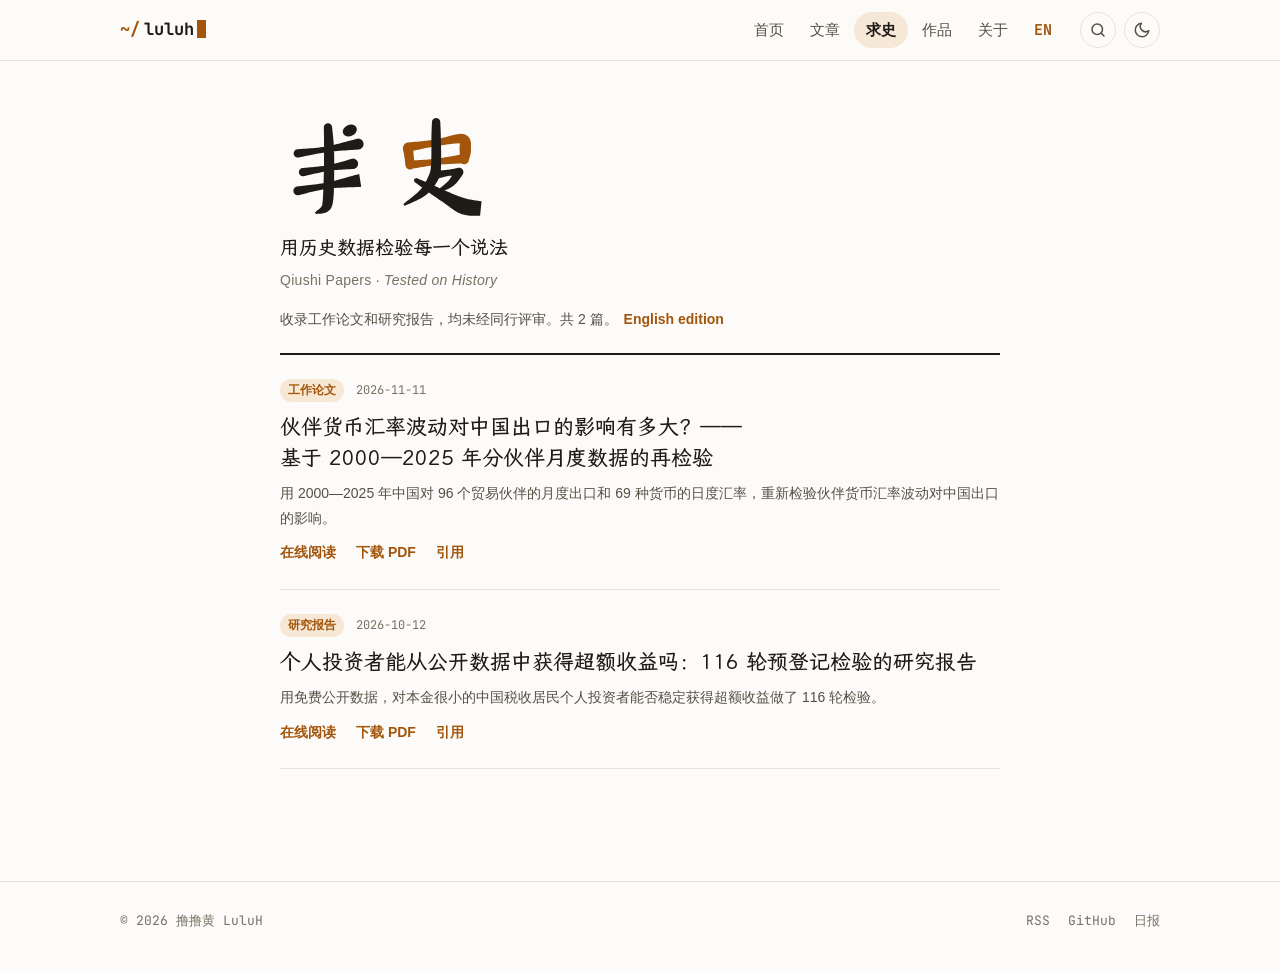
==== index.html @ 7084af26 "显示打开、下载次数（含 AI 和搜索引擎）" ====
<!DOCTYPE html><html lang="zh-CN"> <head><meta charset="utf-8"><meta name="viewport" content="width=device-width, initial-scale=1"><title>求史 · 用历史数据检验每一个说法 · 撸撸黄 LuluH</title><meta name="description" content="《求史》（Qiushi Papers）：用历史数据检验每一个说法。撸撸黄的工作论文和研究报告，网页版可以直接读，也可以下载 PDF。"><link rel="canonical" href="https://qiushi.luluh.top/"><link rel="alternate" hreflang="zh-CN" href="https://qiushi.luluh.top/"><link rel="alternate" hreflang="en" href="https://qiushi.luluh.top/en/"><link rel="alternate" hreflang="x-default" href="https://qiushi.luluh.top/"><meta property="og:type" content="website"><meta property="og:site_name" content="撸撸黄 LuluH"><meta property="og:locale" content="zh_CN"><meta property="og:url" content="https://qiushi.luluh.top/"><meta property="og:title" content="求史 · 用历史数据检验每一个说法 · 撸撸黄 LuluH"><meta property="og:description" content="《求史》（Qiushi Papers）：用历史数据检验每一个说法。撸撸黄的工作论文和研究报告，网页版可以直接读，也可以下载 PDF。"><meta property="og:image" content="https://qiushi.luluh.top/og.png"><meta name="twitter:card" content="summary_large_image"><meta name="twitter:title" content="求史 · 用历史数据检验每一个说法 · 撸撸黄 LuluH"><meta name="twitter:description" content="《求史》（Qiushi Papers）：用历史数据检验每一个说法。撸撸黄的工作论文和研究报告，网页版可以直接读，也可以下载 PDF。"><meta name="twitter:image" content="https://qiushi.luluh.top/og.png"><link rel="icon" type="image/svg+xml" href="/favicon.svg"><link rel="icon" type="image/png" sizes="32x32" href="/icon-32.png"><link rel="apple-touch-icon" href="/icon-180.png"><link rel="alternate" type="application/rss+xml" title="撸撸黄 LuluH" href="https://luluh.top/rss.xml"><link rel="sitemap" href="https://qiushi.luluh.top/sitemap.xml"><link rel="preload" href="/fonts/jetbrains-mono-latin-700-normal.woff2" as="font" type="font/woff2" crossorigin><meta name="theme-color" content="#171513" media="(prefers-color-scheme: dark)"><meta name="theme-color" content="#fcfbf9" media="(prefers-color-scheme: light)"><!-- 在页面画出来之前定好深浅色，避免先闪一下白底 --><script>
      (function () {
        var t = null;
        try { t = localStorage.getItem('theme'); } catch (e) {}
        if (t !== 'light' && t !== 'dark') {
          t = window.matchMedia('(prefers-color-scheme: light)').matches ? 'light' : 'dark';
        }
        document.documentElement.dataset.theme = t;
      })();
    </script><!-- 旧站链接兼容：/#/blog?id=post03 → /blog/how-stocks-work/ --><script>(function(){const legacyMap = {"post07":"/blog/expo-practice-script/","post03":"/blog/how-stocks-work/","post02":"/blog/html-to-word/","post04":"/blog/stock-terms/","post05":"/blog/stock-trading-rules/","post06":"/blog/chaoxing-copy/","post01":"/blog/pip-access-denied/"};

      (function () {
        var h = location.hash;
        if (h.indexOf('#/') !== 0) return;
        var m = h.match(/^#\/blog\?(?:.*&)?id=([^&]+)/);
        var to = '/';
        if (m && legacyMap[m[1]]) to = legacyMap[m[1]];
        else if (/^#\/blog/.test(h)) to = '/blog/';
        else if (/^#\/(homework|projects)/.test(h)) to = '/works/';
        location.replace(to);
      })();
    })();</script><link rel="stylesheet" href="/_astro/_slug_.O-OmyZ-A.css"></head> <body> <a class="skip-link" href="#main">跳到正文</a> <header class="site-header"> <div class="wrap"> <a href="https://luluh.top/" class="logo mono" aria-label="撸撸黄 LuluH 首页"> <span class="prompt">~/</span>luluh<span class="cursor" aria-hidden="true"></span> </a> <nav class="nav mono" aria-label="主导航"> <a href="https://luluh.top/">首页</a><a href="https://luluh.top/blog/">文章</a><a href="https://qiushi.luluh.top/" aria-current="page">求史</a><a href="https://luluh.top/works/">作品</a><a href="https://luluh.top/about/">关于</a> <a class="nav-lang" href="https://qiushi.luluh.top/en/" hreflang="en" lang="en">EN</a> </nav> <div class="header-actions"> <button class="icon-btn" id="search-toggle" type="button" aria-label="搜索" aria-expanded="false" aria-controls="search-pop" title="搜索（/）"> <svg viewBox="0 0 24 24" fill="none" stroke="currentColor" stroke-width="2" stroke-linecap="round" stroke-linejoin="round"><circle cx="11" cy="11" r="7"></circle><path d="m20 20-3.5-3.5"></path></svg> </button> <button class="icon-btn" id="theme-toggle" type="button" aria-label="切换深色/浅色"> <svg class="theme-icon-moon" viewBox="0 0 24 24" fill="none" stroke="currentColor" stroke-width="2" stroke-linecap="round" stroke-linejoin="round"><path d="M21 12.8A9 9 0 1 1 11.2 3a7 7 0 0 0 9.8 9.8z"></path></svg> <svg class="theme-icon-sun" viewBox="0 0 24 24" fill="none" stroke="currentColor" stroke-width="2" stroke-linecap="round" stroke-linejoin="round"><circle cx="12" cy="12" r="4"></circle><path d="M12 2v2M12 20v2M4.9 4.9l1.4 1.4M17.7 17.7l1.4 1.4M2 12h2M20 12h2M4.9 19.1l1.4-1.4M17.7 6.3l1.4-1.4"></path></svg> </button> </div> </div> </header> <!-- 搜索：点页头的放大镜就在当前页弹出，不单开页面；Pagefind 第一次打开时才加载 --> <div class="search-pop" id="search-pop" hidden> <div class="search-backdrop" data-search-close></div> <div class="search-box" role="dialog" aria-modal="true" aria-label="搜索"> <div id="search"></div> <p class="search-hint mono">Esc 关闭 · 按 / 随时打开</p> </div> </div> <main id="main">  <div class="wrap-narrow"> <header class="journal-head"> <h1 class="journal-name"><svg class="qiushi-logo" viewBox="0 0 204 100" role="img" aria-label="求史" xmlns="http://www.w3.org/2000/svg"> <path fill="currentColor" d="M76.34 10.04 L76.62 10.84 L76.74 11.70 L76.69 12.59 L76.47 13.48 L76.10 14.37 L75.58 15.22 L74.91 16.02 L74.13 16.74 L73.25 17.37 L72.28 17.89 L71.26 18.30 L70.21 18.57 L69.15 18.70 L68.12 18.70 L67.13 18.55 L66.21 18.27 L65.38 17.86 L64.67 17.33 L64.09 16.69 L63.66 15.96 L63.38 15.16 L63.26 14.30 L63.31 13.41 L63.53 12.52 L63.90 11.63 L64.42 10.78 L65.09 9.98 L65.87 9.26 L66.75 8.63 L67.72 8.11 L68.74 7.70 L69.79 7.43 L70.85 7.30 L71.88 7.30 L72.87 7.45 L73.79 7.73 L74.62 8.14 L75.33 8.67 L75.91 9.31 Z M20.56 38.96 L21.68 38.74 L23.04 38.46 L24.63 38.14 L26.40 37.77 L28.33 37.37 L30.40 36.94 L32.57 36.50 L34.82 36.05 L37.12 35.61 L39.45 35.17 L41.77 34.76 L44.05 34.37 L46.28 34.02 L48.42 33.72 L50.59 33.45 L52.91 33.19 L55.34 32.95 L57.83 32.72 L60.37 32.50 L62.90 32.30 L65.40 32.12 L67.83 31.94 L70.15 31.78 L72.33 31.64 L74.33 31.50 L76.11 31.38 L77.63 31.27 L78.87 31.18 L80.18 30.78 L81.34 30.05 L82.28 29.05 L82.92 27.84 L83.23 26.50 L83.18 25.13 L82.78 23.82 L82.05 22.66 L81.05 21.72 L79.84 21.08 L78.50 20.77 L77.13 20.82 L75.92 21.14 L74.44 21.54 L72.71 22.02 L70.78 22.55 L68.68 23.13 L66.44 23.75 L64.10 24.38 L61.68 25.03 L59.23 25.66 L56.77 26.28 L54.34 26.86 L51.98 27.40 L49.71 27.88 L47.58 28.28 L45.46 28.63 L43.25 28.95 L40.96 29.23 L38.63 29.49 L36.29 29.73 L33.96 29.94 L31.68 30.12 L29.47 30.30 L27.37 30.45 L25.40 30.59 L23.60 30.71 L21.98 30.83 L20.59 30.94 L19.44 31.04 L18.43 31.32 L17.53 31.85 L16.80 32.60 L16.29 33.50 L16.03 34.52 L16.04 35.56 L16.32 36.57 L16.85 37.47 L17.60 38.20 L18.50 38.71 L19.52 38.97 Z M25.63 56.95 L26.64 56.73 L27.88 56.45 L29.32 56.11 L30.95 55.74 L32.71 55.33 L34.60 54.89 L36.57 54.44 L38.60 53.99 L40.67 53.54 L42.73 53.11 L44.77 52.70 L46.76 52.33 L48.66 51.99 L50.45 51.71 L52.23 51.47 L54.08 51.26 L55.99 51.07 L57.93 50.90 L59.89 50.74 L61.82 50.61 L63.72 50.49 L65.55 50.38 L67.30 50.29 L68.93 50.20 L70.43 50.13 L71.77 50.06 L72.92 49.99 L73.86 49.93 L75.11 49.53 L76.21 48.83 L77.09 47.87 L77.70 46.72 L77.98 45.44 L77.93 44.14 L77.53 42.89 L76.83 41.79 L75.87 40.91 L74.72 40.30 L73.44 40.02 L72.14 40.07 L71.22 40.34 L70.11 40.67 L68.83 41.06 L67.40 41.50 L65.83 41.98 L64.16 42.49 L62.41 43.01 L60.59 43.54 L58.72 44.07 L56.84 44.58 L54.96 45.07 L53.10 45.53 L51.29 45.94 L49.55 46.29 L47.77 46.60 L45.87 46.89 L43.88 47.16 L41.82 47.41 L39.72 47.64 L37.63 47.86 L35.56 48.06 L33.54 48.24 L31.62 48.41 L29.81 48.56 L28.15 48.70 L26.67 48.83 L25.40 48.95 L24.37 49.05 L23.37 49.35 L22.48 49.89 L21.76 50.65 L21.26 51.57 L21.02 52.59 L21.05 53.63 L21.35 54.63 L21.89 55.52 L22.65 56.24 L23.57 56.74 L24.59 56.98 Z M20.75 75.18 L21.87 74.92 L23.23 74.58 L24.79 74.18 L26.54 73.73 L28.44 73.23 L30.47 72.71 L32.61 72.18 L34.83 71.64 L37.11 71.11 L39.43 70.59 L41.75 70.11 L44.05 69.67 L46.31 69.28 L48.49 68.96 L50.74 68.69 L53.16 68.46 L55.71 68.25 L58.36 68.08 L61.06 67.92 L63.76 67.79 L66.44 67.68 L69.05 67.59 L71.55 67.50 L73.89 67.43 L76.05 67.36 L77.97 67.30 L79.62 67.24 L80.96 67.18 L79.04 54.82 L77.76 55.17 L76.18 55.60 L74.33 56.12 L72.25 56.70 L69.99 57.33 L67.58 58.00 L65.06 58.69 L62.46 59.40 L59.84 60.09 L57.21 60.78 L54.63 61.42 L52.12 62.03 L49.74 62.57 L47.51 63.04 L45.32 63.46 L43.04 63.85 L40.71 64.21 L38.36 64.56 L36.00 64.87 L33.67 65.17 L31.39 65.45 L29.19 65.70 L27.10 65.93 L25.15 66.15 L23.36 66.34 L21.76 66.52 L20.38 66.68 L19.25 66.82 L18.19 67.15 L17.26 67.75 L16.51 68.57 L16.00 69.56 L15.76 70.64 L15.82 71.75 L16.15 72.81 L16.75 73.74 L17.57 74.49 L18.56 75.00 L19.64 75.24 Z M45.01 10.21 L45.02 11.03 L45.03 12.01 L45.05 13.12 L45.08 14.37 L45.10 15.72 L45.12 17.16 L45.15 18.69 L45.17 20.27 L45.19 21.90 L45.21 23.55 L45.23 25.22 L45.24 26.88 L45.25 28.51 L45.25 30.11 L45.25 31.72 L45.25 33.38 L45.24 35.08 L45.24 36.82 L45.23 38.59 L45.22 40.38 L45.20 42.19 L45.19 44.01 L45.17 45.84 L45.14 47.67 L45.11 49.50 L45.08 51.32 L45.04 53.12 L45.00 54.90 L44.95 56.73 L44.91 58.62 L44.85 60.56 L44.80 62.52 L44.74 64.50 L44.68 66.46 L44.61 68.40 L44.54 70.28 L44.47 72.10 L44.39 73.83 L44.30 75.45 L44.22 76.93 L44.13 78.26 L44.03 79.42 L43.94 80.44 L43.85 81.32 L43.77 82.04 L43.71 82.61 L43.66 83.04 L43.62 83.34 L43.62 83.54 L43.63 83.67 L43.65 83.78 L43.66 83.93 L43.61 84.14 L43.50 84.44 L43.31 84.83 L43.14 85.20 L43.05 85.50 L42.92 85.82 L42.66 86.23 L42.30 86.68 L41.86 87.16 L41.36 87.65 L40.83 88.13 L40.27 88.61 L39.72 89.07 L39.19 89.50 L38.68 89.90 L38.21 90.26 L37.80 90.59 L37.48 90.86 L37.21 91.03 L36.98 91.27 L36.83 91.56 L36.76 91.88 L36.77 92.20 L36.86 92.52 L37.03 92.79 L37.27 93.02 L37.56 93.17 L37.88 93.24 L38.20 93.23 L38.52 93.14 L38.87 93.10 L39.32 93.08 L39.87 93.06 L40.51 93.03 L41.22 92.99 L41.99 92.94 L42.80 92.87 L43.64 92.76 L44.51 92.62 L45.39 92.42 L46.28 92.16 L47.18 91.81 L48.07 91.34 L48.86 90.80 L49.44 90.36 L49.92 89.99 L50.40 89.57 L50.90 89.07 L51.39 88.49 L51.85 87.82 L52.26 87.09 L52.61 86.32 L52.91 85.51 L53.16 84.68 L53.38 83.78 L53.59 82.82 L53.78 81.77 L53.97 80.58 L54.14 79.22 L54.30 77.71 L54.43 76.09 L54.53 74.36 L54.62 72.55 L54.70 70.67 L54.76 68.73 L54.81 66.75 L54.86 64.75 L54.89 62.75 L54.92 60.77 L54.95 58.82 L54.97 56.92 L55.00 55.10 L55.02 53.29 L55.04 51.45 L55.06 49.61 L55.06 47.75 L55.06 45.89 L55.06 44.04 L55.05 42.19 L55.03 40.35 L55.00 38.53 L54.97 36.74 L54.93 34.97 L54.87 33.24 L54.82 31.54 L54.75 29.89 L54.66 28.23 L54.56 26.53 L54.44 24.83 L54.30 23.12 L54.16 21.44 L54.01 19.79 L53.85 18.19 L53.70 16.66 L53.55 15.21 L53.41 13.86 L53.28 12.62 L53.16 11.52 L53.07 10.57 L52.99 9.79 L52.80 8.76 L52.35 7.82 L51.67 7.02 L50.81 6.43 L49.83 6.09 L48.79 6.01 L47.76 6.20 L46.82 6.65 L46.02 7.33 L45.43 8.19 L45.09 9.17 Z"></path> <g transform="translate(104 0)"> <path fill="var(--accent)" d="M17.04 30.62 L17.10 30.94 L17.18 31.34 L17.27 31.79 L17.37 32.31 L17.48 32.87 L17.60 33.46 L17.72 34.09 L17.85 34.74 L17.98 35.39 L18.10 36.05 L18.22 36.71 L18.33 37.35 L18.44 37.97 L18.53 38.56 L18.62 39.15 L18.71 39.77 L18.80 40.41 L18.89 41.07 L18.97 41.74 L19.05 42.40 L19.13 43.05 L19.20 43.69 L19.27 44.29 L19.34 44.85 L19.40 45.37 L19.45 45.83 L19.50 46.23 L19.53 46.56 L19.83 47.69 L20.41 48.72 L21.24 49.55 L22.25 50.15 L23.38 50.46 L24.56 50.47 L25.69 50.17 L26.72 49.59 L27.55 48.76 L28.15 47.75 L28.46 46.62 L28.47 45.44 L28.42 45.12 L28.37 44.72 L28.31 44.26 L28.24 43.74 L28.16 43.18 L28.08 42.58 L28.00 41.95 L27.91 41.29 L27.83 40.63 L27.74 39.97 L27.66 39.30 L27.59 38.66 L27.52 38.03 L27.47 37.44 L27.41 36.85 L27.36 36.22 L27.32 35.57 L27.27 34.91 L27.23 34.24 L27.19 33.57 L27.15 32.91 L27.12 32.27 L27.08 31.67 L27.05 31.10 L27.03 30.58 L27.00 30.11 L26.98 29.71 L26.96 29.38 L26.63 28.12 L25.99 26.98 L25.07 26.05 L23.94 25.39 L22.69 25.05 L21.38 25.04 L20.12 25.37 L18.98 26.01 L18.05 26.93 L17.39 28.06 L17.05 29.31 Z M22.68 33.45 L23.73 33.23 L25.01 32.95 L26.50 32.62 L28.17 32.25 L29.98 31.85 L31.92 31.43 L33.95 30.99 L36.05 30.54 L38.19 30.10 L40.34 29.66 L42.47 29.25 L44.56 28.86 L46.58 28.51 L48.51 28.21 L50.48 27.91 L52.55 27.57 L54.67 27.22 L56.82 26.87 L58.98 26.53 L61.11 26.21 L63.19 25.93 L65.19 25.68 L67.08 25.50 L68.81 25.38 L70.34 25.34 L71.61 25.39 L72.55 25.50 L73.04 25.65 L73.08 25.74 L72.81 25.69 L72.45 25.47 L72.16 25.20 L72.02 25.06 L71.96 25.13 L71.91 25.43 L71.86 25.92 L71.78 26.56 L71.68 27.33 L71.58 28.21 L71.50 29.21 L71.46 30.31 L71.51 31.32 L71.57 31.95 L71.62 32.46 L71.66 33.05 L71.68 33.72 L71.70 34.42 L71.70 35.16 L71.69 35.91 L71.68 36.65 L71.66 37.38 L71.63 38.08 L71.60 38.75 L71.58 39.38 L71.55 39.97 L71.53 40.45 L71.54 41.62 L71.86 42.76 L72.45 43.77 L73.29 44.59 L74.31 45.17 L75.45 45.47 L76.62 45.46 L77.76 45.14 L78.77 44.55 L79.59 43.71 L80.17 42.69 L80.47 41.55 L80.55 41.22 L80.67 40.82 L80.84 40.29 L81.03 39.66 L81.24 38.95 L81.46 38.18 L81.68 37.34 L81.90 36.46 L82.10 35.54 L82.27 34.58 L82.41 33.59 L82.50 32.57 L82.53 31.53 L82.49 30.68 L82.47 30.19 L82.47 29.69 L82.49 28.99 L82.53 28.14 L82.55 27.15 L82.54 26.04 L82.46 24.82 L82.25 23.48 L81.85 22.02 L81.14 20.47 L80.03 18.97 L78.53 17.70 L76.79 16.82 L74.96 16.35 L73.15 16.21 L71.37 16.29 L69.56 16.52 L67.69 16.86 L65.75 17.29 L63.74 17.79 L61.68 18.32 L59.59 18.89 L57.48 19.46 L55.38 20.02 L53.30 20.56 L51.28 21.04 L49.34 21.46 L47.49 21.79 L45.59 22.08 L43.56 22.35 L41.45 22.61 L39.29 22.86 L37.11 23.09 L34.94 23.31 L32.80 23.51 L30.73 23.70 L28.75 23.88 L26.90 24.04 L25.20 24.19 L23.69 24.33 L22.38 24.45 L21.32 24.55 L20.19 24.88 L19.18 25.49 L18.37 26.34 L17.81 27.37 L17.53 28.51 L17.55 29.68 L17.88 30.81 L18.49 31.82 L19.34 32.63 L20.37 33.19 L21.51 33.47 Z M24.46 49.97 L25.51 49.81 L26.80 49.59 L28.29 49.34 L29.96 49.05 L31.78 48.74 L33.73 48.41 L35.77 48.07 L37.87 47.73 L40.02 47.39 L42.17 47.06 L44.31 46.74 L46.40 46.46 L48.42 46.20 L50.34 45.98 L52.27 45.79 L54.30 45.62 L56.41 45.47 L58.56 45.32 L60.74 45.20 L62.91 45.08 L65.05 44.98 L67.12 44.88 L69.09 44.80 L70.94 44.72 L72.63 44.65 L74.15 44.59 L75.45 44.53 L76.52 44.47 L77.66 44.18 L78.68 43.61 L79.53 42.80 L80.13 41.79 L80.45 40.66 L80.47 39.48 L80.18 38.34 L79.61 37.32 L78.80 36.47 L77.79 35.87 L76.66 35.55 L75.48 35.53 L74.44 35.72 L73.15 35.96 L71.66 36.24 L70.00 36.56 L68.18 36.90 L66.24 37.27 L64.20 37.65 L62.10 38.03 L59.96 38.42 L57.81 38.79 L55.68 39.14 L53.59 39.47 L51.57 39.76 L49.66 40.02 L47.74 40.24 L45.71 40.45 L43.61 40.65 L41.45 40.83 L39.28 41.00 L37.11 41.16 L34.98 41.30 L32.92 41.44 L30.95 41.56 L29.11 41.67 L27.42 41.77 L25.90 41.87 L24.60 41.95 L23.54 42.03 L22.53 42.28 L21.62 42.79 L20.87 43.51 L20.33 44.41 L20.04 45.41 L20.03 46.46 L20.28 47.47 L20.79 48.38 L21.51 49.13 L22.41 49.67 L23.41 49.96 Z"></path> <path fill="currentColor" d="M45.00 5.00 L44.98 5.50 L44.95 6.06 L44.92 6.69 L44.89 7.39 L44.85 8.15 L44.81 8.98 L44.77 9.88 L44.72 10.84 L44.68 11.86 L44.64 12.96 L44.60 14.12 L44.56 15.35 L44.53 16.64 L44.50 18.01 L44.48 19.51 L44.47 21.19 L44.47 23.00 L44.47 24.91 L44.47 26.91 L44.48 28.96 L44.48 31.04 L44.48 33.11 L44.48 35.15 L44.46 37.12 L44.43 39.00 L44.39 40.76 L44.33 42.35 L44.25 43.79 L44.17 45.11 L44.09 46.33 L44.02 47.42 L43.95 48.38 L43.87 49.23 L43.78 49.97 L43.69 50.63 L43.58 51.21 L43.46 51.76 L43.32 52.30 L43.16 52.87 L42.96 53.49 L42.71 54.21 L42.40 55.04 L42.04 55.96 L41.64 56.93 L41.21 57.93 L40.74 58.96 L40.25 60.00 L39.73 61.05 L39.17 62.11 L38.58 63.17 L37.97 64.23 L37.32 65.28 L36.64 66.32 L35.92 67.34 L35.18 68.33 L34.41 69.28 L33.57 70.24 L32.58 71.27 L31.43 72.36 L30.18 73.48 L28.86 74.62 L27.49 75.76 L26.10 76.88 L24.73 77.96 L23.40 79.00 L22.14 79.97 L20.97 80.86 L19.93 81.67 L19.03 82.37 L18.33 82.95 L18.08 83.16 L17.89 83.43 L17.78 83.73 L17.75 84.06 L17.81 84.38 L17.95 84.67 L18.16 84.92 L18.43 85.11 L18.73 85.22 L19.06 85.25 L19.38 85.19 L19.67 85.05 L20.47 84.67 L21.46 84.21 L22.65 83.69 L23.99 83.10 L25.46 82.45 L27.02 81.75 L28.65 81.00 L30.31 80.21 L31.99 79.38 L33.65 78.51 L35.26 77.62 L36.81 76.68 L38.26 75.72 L39.59 74.72 L40.78 73.70 L41.91 72.66 L43.00 71.58 L44.03 70.47 L45.01 69.33 L45.95 68.18 L46.83 67.01 L47.66 65.84 L48.44 64.67 L49.17 63.50 L49.86 62.34 L50.49 61.19 L51.07 60.07 L51.60 58.96 L52.08 57.87 L52.49 56.81 L52.83 55.77 L53.10 54.74 L53.31 53.73 L53.46 52.73 L53.56 51.75 L53.62 50.78 L53.65 49.81 L53.67 48.82 L53.67 47.80 L53.68 46.71 L53.70 45.53 L53.75 44.21 L53.79 42.67 L53.82 40.95 L53.83 39.11 L53.83 37.16 L53.82 35.13 L53.80 33.06 L53.77 30.96 L53.73 28.87 L53.69 26.81 L53.65 24.81 L53.61 22.90 L53.57 21.10 L53.53 19.46 L53.50 17.99 L53.47 16.64 L53.44 15.35 L53.40 14.12 L53.36 12.96 L53.32 11.86 L53.28 10.84 L53.23 9.88 L53.19 8.98 L53.15 8.15 L53.11 7.39 L53.08 6.69 L53.05 6.06 L53.02 5.50 L53.00 5.00 L52.86 3.96 L52.46 3.00 L51.83 2.17 L51.00 1.54 L50.04 1.14 L49.00 1.00 L47.96 1.14 L47.00 1.54 L46.17 2.17 L45.54 3.00 L45.14 3.96 Z M47.67 59.94 L48.30 59.79 L49.08 59.59 L49.99 59.35 L51.02 59.07 L52.13 58.78 L53.30 58.47 L54.52 58.15 L55.76 57.84 L57.01 57.54 L58.22 57.25 L59.39 56.99 L60.49 56.77 L61.49 56.60 L62.37 56.48 L63.17 56.41 L63.96 56.38 L64.73 56.38 L65.48 56.42 L66.20 56.48 L66.89 56.56 L67.56 56.65 L68.19 56.76 L68.78 56.86 L69.34 56.97 L69.86 57.06 L70.34 57.14 L70.80 57.21 L71.19 57.25 L72.28 57.05 L73.29 56.58 L74.14 55.87 L74.77 54.96 L75.15 53.92 L75.25 52.81 L75.05 51.72 L74.58 50.71 L73.87 49.86 L72.96 49.23 L71.92 48.85 L70.81 48.75 L70.50 48.82 L70.13 48.91 L69.69 49.01 L69.18 49.13 L68.61 49.26 L67.99 49.39 L67.32 49.53 L66.60 49.68 L65.85 49.83 L65.07 49.97 L64.25 50.12 L63.40 50.26 L62.53 50.40 L61.63 50.52 L60.66 50.65 L59.59 50.77 L58.43 50.90 L57.21 51.03 L55.94 51.16 L54.64 51.29 L53.35 51.41 L52.08 51.53 L50.87 51.64 L49.72 51.75 L48.67 51.84 L47.73 51.93 L46.95 52.00 L46.33 52.06 L45.33 52.37 L44.45 52.92 L43.74 53.69 L43.25 54.61 L43.02 55.63 L43.06 56.67 L43.37 57.67 L43.92 58.55 L44.69 59.26 L45.61 59.75 L46.63 59.98 Z M67.47 50.63 L67.19 51.11 L66.85 51.70 L66.49 52.35 L66.10 53.05 L65.69 53.81 L65.25 54.60 L64.79 55.41 L64.32 56.23 L63.84 57.05 L63.35 57.85 L62.87 58.61 L62.40 59.32 L61.95 59.96 L61.53 60.53 L61.08 61.07 L60.54 61.66 L59.93 62.28 L59.26 62.93 L58.56 63.57 L57.83 64.22 L57.10 64.85 L56.37 65.47 L55.66 66.05 L54.99 66.61 L54.36 67.12 L53.79 67.58 L53.29 67.99 L52.89 68.34 L52.49 68.68 L52.20 69.12 L52.04 69.61 L52.00 70.13 L52.11 70.65 L52.34 71.11 L52.68 71.51 L53.12 71.80 L53.61 71.96 L54.13 72.00 L54.65 71.89 L55.11 71.66 L55.54 71.45 L56.07 71.21 L56.71 70.92 L57.45 70.59 L58.25 70.22 L59.12 69.83 L60.03 69.40 L60.97 68.93 L61.92 68.44 L62.88 67.92 L63.82 67.37 L64.74 66.78 L65.63 66.15 L66.47 65.47 L67.27 64.74 L68.04 63.96 L68.78 63.14 L69.49 62.29 L70.18 61.43 L70.83 60.57 L71.46 59.72 L72.05 58.89 L72.59 58.11 L73.10 57.38 L73.55 56.72 L73.94 56.16 L74.26 55.72 L74.53 55.37 L75.02 54.37 L75.24 53.29 L75.17 52.18 L74.82 51.13 L74.20 50.20 L73.37 49.47 L72.37 48.98 L71.29 48.76 L70.18 48.83 L69.13 49.18 L68.20 49.80 Z M28.88 62.95 L29.41 63.34 L30.05 63.80 L30.79 64.34 L31.62 64.95 L32.52 65.61 L33.49 66.31 L34.50 67.05 L35.56 67.82 L36.64 68.61 L37.74 69.40 L38.84 70.20 L39.93 70.98 L40.99 71.74 L42.02 72.48 L43.04 73.20 L44.07 73.93 L45.12 74.67 L46.19 75.43 L47.27 76.19 L48.37 76.95 L49.47 77.72 L50.58 78.50 L51.70 79.27 L52.82 80.04 L53.94 80.81 L55.07 81.57 L56.19 82.33 L57.28 83.06 L58.32 83.79 L59.34 84.53 L60.38 85.30 L61.44 86.09 L62.51 86.90 L63.61 87.71 L64.73 88.52 L65.88 89.32 L67.07 90.10 L68.29 90.85 L69.57 91.57 L70.89 92.24 L72.26 92.86 L73.72 93.41 L75.26 93.87 L76.84 94.23 L78.40 94.51 L79.95 94.70 L81.47 94.84 L82.95 94.93 L84.37 94.97 L85.72 94.99 L86.99 94.99 L88.15 94.98 L89.18 94.96 L90.06 94.95 L90.73 94.94 L91.28 94.96 L92.72 81.04 L91.97 80.92 L91.05 80.80 L90.08 80.67 L89.04 80.52 L87.94 80.37 L86.80 80.20 L85.63 80.03 L84.45 79.84 L83.27 79.64 L82.12 79.43 L81.03 79.22 L80.01 79.00 L79.10 78.79 L78.28 78.59 L77.45 78.38 L76.54 78.12 L75.58 77.83 L74.56 77.51 L73.51 77.15 L72.41 76.77 L71.27 76.36 L70.11 75.92 L68.92 75.45 L67.71 74.97 L66.47 74.47 L65.23 73.96 L63.97 73.45 L62.72 72.94 L61.52 72.44 L60.33 71.94 L59.13 71.43 L57.92 70.90 L56.71 70.37 L55.49 69.82 L54.28 69.28 L53.07 68.73 L51.86 68.18 L50.66 67.63 L49.47 67.09 L48.29 66.55 L47.12 66.03 L45.98 65.52 L44.82 65.01 L43.62 64.49 L42.40 63.95 L41.16 63.41 L39.92 62.87 L38.69 62.34 L37.50 61.82 L36.35 61.32 L35.25 60.84 L34.23 60.40 L33.29 59.99 L32.44 59.62 L31.72 59.31 L31.12 59.05 L30.57 58.82 L29.99 58.75 L29.41 58.83 L28.87 59.06 L28.40 59.42 L28.05 59.88 L27.82 60.43 L27.75 61.01 L27.83 61.59 L28.06 62.13 L28.42 62.60 Z"></path> </g> </svg></h1> <p class="journal-tagline">用历史数据检验每一个说法</p> <p class="journal-en">Qiushi Papers · <i>Tested on History</i></p> <p class="journal-desc">收录工作论文和研究报告，均未经同行评审。共 2 篇。<a href="/en/" lang="en">English edition</a></p> </header> <ol class="journal-list"> <li> <p class="jl-meta mono"> <span class="jl-kind">工作论文</span> <time datetime="2026-11-11T00:00:00.000Z">2026-11-11</time> </p> <h2><a href="/export-volatility-working-paper/">伙伴货币汇率波动对中国出口的影响有多大？——基于 2000—2025 年分伙伴月度数据的再检验</a></h2> <p class="jl-desc">用 2000—2025 年中国对 96 个贸易伙伴的月度出口和 69 种货币的日度汇率，重新检验伙伴货币汇率波动对中国出口的影响。</p> <p class="jl-links"> <a href="/export-volatility-working-paper/">在线阅读</a> <a href="https://luluh.top/api/dl/export-volatility-working-paper">下载 PDF</a> <a href="/export-volatility-working-paper/#cite">引用</a> </p> <p class="stats-line jl-stats" data-stats-for="export-volatility-working-paper" hidden>
打开 <b data-stat="view">0</b> 次 · 下载 <b data-stat="download">0</b> 次
<span data-stat-if="bot"> · 其中 AI 和搜索引擎 <b data-stat="bot">0</b> 次（<span data-stat="bots"></span>）</span></p><script type="module" src="/_astro/StatsLine.astro_astro_type_script_index_0_lang.DDWx-Iy5.js"></script> </li><li> <p class="jl-meta mono"> <span class="jl-kind">研究报告</span> <time datetime="2026-10-12T00:00:00.000Z">2026-10-12</time> </p> <h2><a href="/116-rounds-report/">个人投资者能从公开数据中获得超额收益吗：116 轮预登记检验的研究报告</a></h2> <p class="jl-desc">用免费公开数据，对本金很小的中国税收居民个人投资者能否稳定获得超额收益做了 116 轮检验。</p> <p class="jl-links"> <a href="/116-rounds-report/">在线阅读</a> <a href="https://luluh.top/api/dl/116-rounds-report">下载 PDF</a> <a href="/116-rounds-report/#cite">引用</a> </p> <p class="stats-line jl-stats" data-stats-for="116-rounds-report" hidden>
打开 <b data-stat="view">0</b> 次 · 下载 <b data-stat="download">0</b> 次
<span data-stat-if="bot"> · 其中 AI 和搜索引擎 <b data-stat="bot">0</b> 次（<span data-stat="bots"></span>）</span></p> </li> </ol> </div>  </main> <footer class="site-footer"> <div class="wrap mono"> <span>© 2026 撸撸黄 LuluH</span> <span class="footer-links"> <a href="https://luluh.top/rss.xml">RSS</a> <a href="https://github.com/bearkid6" rel="me noopener" target="_blank">GitHub</a> <a href="https://news.luluh.top/">日报</a> </span> </div> </footer> <script>(function(){const searchCfg = {"main":"https://luluh.top","journal":"https://qiushi.luluh.top/","en":false};

      (function () {
        var btn = document.getElementById('search-toggle');
        var pop = document.getElementById('search-pop');
        var header = document.querySelector('.site-header');
        var loading = null, ready = false;
        // 搜索结果的地址：《求史》文章在子域名上，其余在 luluh.top（子域名和 GitHub Pages 上要写绝对地址）
        function fix(u) {
          if (!u) return u;
          var m = u.match(/^\/qiushi\/(.*)$/);
          return m ? searchCfg.journal + m[1] : searchCfg.main + u;
        }
        function load() {
          if (loading) return loading;
          loading = new Promise(function (resolve, reject) {
            var l = document.createElement('link');
            l.rel = 'stylesheet'; l.href = '/pagefind/pagefind-ui.css';
            document.head.appendChild(l);
            var s = document.createElement('script');
            s.src = '/pagefind/pagefind-ui.js'; s.onload = resolve; s.onerror = reject;
            document.head.appendChild(s);
          });
          return loading;
        }
        function init() {
          if (ready) return;
          ready = true;
          var opts = {
            element: '#search',
            showSubResults: true,
            showImages: false,
            processResult: function (r) {
              r.url = fix(r.url);
              (r.sub_results || []).forEach(function (x) { x.url = fix(x.url); });
              return r;
            },
          };
          if (!searchCfg.en) opts.translations = { placeholder: '搜索全部文章', zero_results: '没找到“[SEARCH_TERM]”相关的内容' };
          new PagefindUI(opts);
        }
        function focusInput() {
          var input = pop.querySelector('input');
          if (input) { input.focus(); input.select(); }
        }
        function open() {
          pop.style.setProperty('--search-top', header.getBoundingClientRect().bottom + 'px');
          pop.hidden = false;
          btn.setAttribute('aria-expanded', 'true');
          document.documentElement.classList.add('search-open');
          load().then(function () { init(); focusInput(); }, function () {
            document.getElementById('search').textContent = searchCfg.en
              ? 'Search index not found (it only exists in the built site).'
              : '搜索索引只在打包后的网站里有（npm run build）。';
            ready = true;
          });
          if (ready) focusInput();
        }
        function close() {
          if (pop.hidden) return;
          pop.hidden = true;
          btn.setAttribute('aria-expanded', 'false');
          document.documentElement.classList.remove('search-open');
          btn.focus();
        }
        btn.addEventListener('click', function () { pop.hidden ? open() : close(); });
        pop.addEventListener('click', function (e) { if (e.target.hasAttribute('data-search-close')) close(); });
        document.addEventListener('keydown', function (e) {
          if (e.key === 'Escape') return close();
          var t = e.target, typing = t.isContentEditable || /^(INPUT|TEXTAREA|SELECT)$/.test(t.tagName);
          if ((e.key === '/' && !typing && !e.metaKey && !e.ctrlKey && !e.altKey) || (e.key === 'k' && (e.metaKey || e.ctrlKey))) {
            e.preventDefault();
            pop.hidden ? open() : focusInput();
          }
        });
      })();
    })();</script> <script>
      document.getElementById('theme-toggle').addEventListener('click', function () {
        var next = document.documentElement.dataset.theme === 'dark' ? 'light' : 'dark';
        document.documentElement.dataset.theme = next;
        try { localStorage.setItem('theme', next); } catch (e) {}
      });
    </script> </body> </html>
---- _astro/_slug_.O-OmyZ-A.css ----
@font-face{font-family:LXGW WenKai;font-style:normal;font-weight:700;font-display:swap;src:url(/_astro/lxgwwenkai-bold-subset-4.DbM7j3-v.woff2) format("woff2");unicode-range:U+1f1e9-1f1f5,U+1f1f7-1f1ff,U+1f21a,U+1f232,U+1f234-1f237,U+1f250-1f251,U+1f300,U+1f302-1f308,U+1f30a-1f311,U+1f315,U+1f319-1f320,U+1f324,U+1f327,U+1f32a,U+1f32c-1f32d,U+1f330-1f357,U+1f359-1f37e}@font-face{font-family:LXGW WenKai;font-style:normal;font-weight:700;font-display:swap;src:url(/_astro/lxgwwenkai-bold-subset-5.7epSpVfg.woff2) format("woff2");unicode-range:U+fee3,U+fef3,U+ff03-ff04,U+ff07,U+ff0a,U+ff17-ff19,U+ff1c-ff1d,U+ff20-ff3a,U+ff3c,U+ff3e-ff5b,U+ff5d,U+ff61-ff65,U+ff67-ff6a,U+ff6c,U+ff6f-ff78,U+ff7a-ff7d,U+ff80-ff84,U+ff86,U+ff89-ff8e,U+ff92,U+ff97-ff9b,U+ff9d-ff9f,U+ffe0-ffe4,U+ffe6,U+ffe9,U+ffeb,U+ffed,U+fffc,U+1f004,U+1f170-1f171,U+1f192-1f195,U+1f198-1f19a,U+1f1e6-1f1e8}@font-face{font-family:LXGW WenKai;font-style:normal;font-weight:700;font-display:swap;src:url(/_astro/lxgwwenkai-bold-subset-6.BN-Gof4B.woff2) format("woff2");unicode-range:U+f0a7,U+f0b2,U+f0b7,U+f0c9,U+f0d8,U+f0da,U+f0dc-f0dd,U+f0e0,U+f0e6,U+f0eb,U+f0fc,U+f101,U+f104-f105,U+f107,U+f10b,U+f11b,U+f14b,U+f18a,U+f193,U+f1d6-f1d7,U+f244,U+f27a,U+f296,U+f2ae,U+f471,U+f4b3,U+f610-f611,U+f880-f881,U+f8ec,U+f8f5,U+f8ff,U+f901,U+f90a,U+f92c-f92d,U+f934,U+f937,U+f941,U+f965,U+f967,U+f969,U+f96b,U+f96f,U+f974,U+f978-f979,U+f97e,U+f981,U+f98a,U+f98e,U+f997,U+f99c,U+f9b2,U+f9b5,U+f9ba,U+f9be,U+f9ca,U+f9d0-f9d1,U+f9dd,U+f9e0-f9e1,U+f9e4,U+f9f7,U+fa00-fa01,U+fa08,U+fa0a,U+fa11,U+fb01-fb02,U+fdfc,U+fe0e,U+fe30-fe31,U+fe33-fe44,U+fe49-fe52,U+fe54-fe57,U+fe59-fe66,U+fe68-fe6b,U+fe8e,U+fe92-fe93,U+feae,U+feb8,U+fecb-fecc,U+fee0}@font-face{font-family:LXGW WenKai;font-style:normal;font-weight:700;font-display:swap;src:url(/_astro/lxgwwenkai-bold-subset-21.Bwr_gSMB.woff2) format("woff2");unicode-range:U+9f3d-9f3e,U+9f41,U+9f4a-9f4b,U+9f51-9f52,U+9f61-9f63,U+9f66-9f67,U+9f80-9f81,U+9f83,U+9f85-9f8d,U+9f90-9f91,U+9f94-9f96,U+9f98,U+9f9b-9f9c,U+9f9e,U+9fa0,U+9fa2,U+9ff4,U+a001,U+a007,U+a025,U+a046-a047,U+a057,U+a072,U+a078-a079,U+a083,U+a085,U+a100,U+a118,U+a132,U+a134,U+a1f4,U+a242,U+a4a6,U+a4aa,U+a4b0-a4b1,U+a4b3,U+a9c1-a9c2,U+ac00-ac01,U+ac04,U+ac08,U+ac10-ac11,U+ac13-ac16,U+ac19,U+ac1c-ac1d,U+ac24,U+ac70-ac71,U+ac74,U+ac77-ac78,U+ac80-ac81,U+ac83,U+ac8c,U+ac90,U+ac9f-aca0,U+aca8-aca9,U+acac,U+acb0,U+acbd,U+acc1,U+acc4,U+ace0-ace1,U+ace4,U+ace8,U+acf3,U+acf5,U+acfc-acfd,U+ad00,U+ad0c,U+ad11,U+ad1c,U+ad34,U+ad50,U+ad64,U+ad6c,U+ad70,U+ad74,U+ad7f,U+ad81,U+ad8c,U+adc0,U+adc8,U+addc,U+ade0,U+adf8-adf9,U+adfc,U+ae00,U+ae08-ae09,U+ae0b,U+ae30,U+ae34,U+ae38,U+ae40,U+ae4a,U+ae4c,U+ae54,U+ae68,U+aebc,U+aed8,U+af2c-af2d,U+af34}@font-face{font-family:LXGW WenKai;font-style:normal;font-weight:700;font-display:swap;src:url(/_astro/lxgwwenkai-bold-subset-22.3yP-grSo.woff2) format("woff2");unicode-range:U+9dfa,U+9e0a,U+9e11,U+9e1a,U+9e1e,U+9e20,U+9e22,U+9e28-9e2c,U+9e2e-9e33,U+9e35-9e3b,U+9e3e,U+9e40-9e44,U+9e46-9e4e,U+9e51,U+9e53,U+9e55-9e58,U+9e5a-9e5c,U+9e5e-9e63,U+9e66-9e6e,U+9e71,U+9e73,U+9e75,U+9e78-9e79,U+9e7c-9e7e,U+9e82,U+9e86-9e88,U+9e8b-9e8c,U+9e90-9e91,U+9e93,U+9e95,U+9e97,U+9e9d,U+9ea4-9ea5,U+9ea9-9eaa,U+9eb4-9eb5,U+9eb8-9eba,U+9ebc-9ebf,U+9ec3,U+9ec9,U+9ecd,U+9ed0,U+9ed2-9ed3,U+9ed5-9ed6,U+9ed9,U+9edc-9edd,U+9edf-9ee0,U+9ee2,U+9ee5,U+9ee7-9eea,U+9eef,U+9ef1,U+9ef3-9ef4,U+9ef6,U+9ef9,U+9efb-9efc,U+9efe,U+9f0b,U+9f0d,U+9f10,U+9f14,U+9f17,U+9f19,U+9f22,U+9f29,U+9f2c,U+9f2f,U+9f31,U+9f37,U+9f39}@font-face{font-family:LXGW WenKai;font-style:normal;font-weight:700;font-display:swap;src:url(/_astro/lxgwwenkai-bold-subset-23.CN7HnOWh.woff2) format("woff2");unicode-range:U+9c3b,U+9c40,U+9c47-9c49,U+9c53,U+9c57,U+9c64,U+9c72,U+9c77-9c78,U+9c7b,U+9c7f-9c80,U+9c82-9c83,U+9c85-9c8c,U+9c8e-9c92,U+9c94-9c9b,U+9c9e-9ca3,U+9ca5-9ca7,U+9ca9,U+9cab,U+9cad-9cae,U+9cb1-9cb7,U+9cb9-9cbd,U+9cbf-9cc0,U+9cc3,U+9cc5-9cc7,U+9cc9-9cd1,U+9cd3-9cda,U+9cdc-9cdd,U+9cdf,U+9ce1-9ce3,U+9ce5,U+9ce9,U+9cee-9cef,U+9cf3-9cf4,U+9cf6,U+9cfc-9cfd,U+9d02,U+9d08-9d09,U+9d12,U+9d1b,U+9d1e,U+9d26,U+9d28,U+9d37,U+9d3b,U+9d3f,U+9d51,U+9d59,U+9d5c-9d5d,U+9d5f-9d61,U+9d6c,U+9d70,U+9d72,U+9d7a,U+9d7e,U+9d84,U+9d89,U+9d8f,U+9d92,U+9daf,U+9db4,U+9db8,U+9dbc,U+9dc4,U+9dc7,U+9dc9,U+9dd7,U+9ddf,U+9df2,U+9df9}@font-face{font-family:LXGW WenKai;font-style:normal;font-weight:700;font-display:swap;src:url(/_astro/lxgwwenkai-bold-subset-24.CxRRFEhd.woff2) format("woff2");unicode-range:U+9a5f,U+9a62,U+9a65,U+9a69,U+9a6b,U+9a6e,U+9a75,U+9a77-9a7a,U+9a7d,U+9a80,U+9a83,U+9a85,U+9a87-9a8a,U+9a8d-9a8e,U+9a90,U+9a92-9a93,U+9a95-9a96,U+9a98-9a99,U+9a9b-9aa2,U+9aa5,U+9aa7,U+9aaf-9ab1,U+9ab5-9ab6,U+9ab9-9aba,U+9abc,U+9ac0-9ac4,U+9ac8,U+9acb-9acc,U+9ace-9acf,U+9ad1-9ad2,U+9ad9,U+9adf,U+9ae1,U+9ae3,U+9aea-9aeb,U+9aed-9aef,U+9af4,U+9af9,U+9afb,U+9b03-9b04,U+9b06,U+9b08,U+9b0d,U+9b0f-9b10,U+9b13,U+9b18,U+9b1a,U+9b1f,U+9b22-9b23,U+9b25,U+9b27-9b28,U+9b2a,U+9b2f,U+9b31-9b32,U+9b3b,U+9b43,U+9b46-9b49,U+9b4d-9b4e,U+9b51,U+9b56,U+9b58,U+9b5a,U+9b5c,U+9b5f,U+9b61-9b62,U+9b6f,U+9b77,U+9b80,U+9b88,U+9b8b,U+9b8e,U+9b91,U+9b9f-9ba0,U+9ba8,U+9baa-9bab,U+9bad-9bae,U+9bb0-9bb1,U+9bb8,U+9bc9-9bca,U+9bd3,U+9bd6,U+9bdb,U+9be8,U+9bf0-9bf1,U+9c02,U+9c10,U+9c15,U+9c24,U+9c2d,U+9c32,U+9c39}@font-face{font-family:LXGW WenKai;font-style:normal;font-weight:700;font-display:swap;src:url(/_astro/lxgwwenkai-bold-subset-25.BKM7CNF0.woff2) format("woff2");unicode-range:U+98c8,U+98cf-98d6,U+98da-98db,U+98dd,U+98e1-98e2,U+98e7-98ea,U+98ec,U+98ee-98ef,U+98f2,U+98f4,U+98fc-98fe,U+9903,U+9905,U+9908,U+990a,U+990c-990d,U+9913-9914,U+9918,U+991a-991b,U+991e,U+9921,U+9928,U+992c,U+992e,U+9935,U+9938-9939,U+993d-993e,U+9945,U+994b-994c,U+9951-9952,U+9954-9955,U+9957,U+995e,U+9963,U+9966-9969,U+996b-996c,U+996f,U+9974-9975,U+9977-9979,U+997d-997e,U+9980-9981,U+9983-9984,U+9987,U+998a-998b,U+998d-9991,U+9993-9995,U+9997-9998,U+99a5,U+99ab-99ae,U+99b1,U+99b3-99b4,U+99bc,U+99bf,U+99c1,U+99c3-99c6,U+99cc,U+99d0,U+99d2,U+99d5,U+99db,U+99dd,U+99e1,U+99ed,U+99f1,U+99ff,U+9a01,U+9a03-9a04,U+9a0e-9a0f,U+9a11-9a13,U+9a19,U+9a1b,U+9a28,U+9a2b,U+9a30,U+9a32,U+9a37,U+9a40,U+9a45,U+9a4a,U+9a4d-9a4e,U+9a52,U+9a55,U+9a57,U+9a5a-9a5b}@font-face{font-family:LXGW WenKai;font-style:normal;font-weight:700;font-display:swap;src:url(/_astro/lxgwwenkai-bold-subset-26.2ELyodHU.woff2) format("woff2");unicode-range:U+972a,U+972d,U+9730,U+973d,U+9742,U+9744,U+9748-9749,U+9750-9751,U+975a-975c,U+9763,U+9765-9766,U+976c-976d,U+9773,U+9776,U+977a,U+977c,U+9784-9785,U+978e-978f,U+9791-9792,U+9794-9795,U+9798,U+979a,U+979e,U+97a3,U+97a5-97a6,U+97a8,U+97ab-97ac,U+97ae-97af,U+97b2,U+97b4,U+97c6,U+97cb-97cc,U+97d3,U+97d8,U+97dc,U+97e1,U+97ea-97eb,U+97ee,U+97fb,U+97fe-97ff,U+9801-9803,U+9805-9806,U+9808,U+980c,U+9810-9814,U+9817-9818,U+981e,U+9820-9821,U+9824,U+9828,U+982b-982d,U+9830,U+9834,U+9838-9839,U+983c,U+9846,U+984d-984f,U+9851-9852,U+9854-9855,U+9857-9858,U+985a-985b,U+9862-9863,U+9865,U+9867,U+986b,U+986f-9871,U+9877-9878,U+987c,U+9880,U+9883,U+9885,U+9889,U+988b-988f,U+9893-9895,U+9899-989b,U+989e-989f,U+98a1-98a2,U+98a5-98a7,U+98a9,U+98af,U+98b1,U+98b6,U+98ba,U+98be,U+98c3-98c4,U+98c6-98c7}@font-face{font-family:LXGW WenKai;font-style:normal;font-weight:700;font-display:swap;src:url(/_astro/lxgwwenkai-bold-subset-27.Ccum56vs.woff2) format("woff2");unicode-range:U+95b9-95ca,U+95cc-95cd,U+95d4-95d6,U+95d8,U+95e1-95e2,U+95e9,U+95f0-95f1,U+95f3,U+95f6,U+95fc,U+95fe-95ff,U+9602-9604,U+9606-960d,U+960f,U+9611-9613,U+9615-9617,U+9619-961b,U+961d,U+9621,U+9628,U+962f,U+963c-963e,U+9641-9642,U+9649,U+9654,U+965b-965f,U+9661,U+9663,U+9665,U+9667-9668,U+966c,U+9670,U+9672-9674,U+9678,U+967a,U+967d,U+9682,U+9685,U+9688,U+968a,U+968d-968e,U+9695,U+9697-9698,U+969e,U+96a0,U+96a3-96a4,U+96a8,U+96aa,U+96b0-96b1,U+96b3-96b4,U+96b7-96b9,U+96bb-96bd,U+96c9,U+96cb,U+96ce,U+96d1-96d2,U+96d6,U+96d9,U+96db-96dc,U+96de,U+96e0,U+96e3,U+96e9,U+96eb,U+96f0-96f2,U+96f9,U+96ff,U+9701-9702,U+9705,U+9708,U+970a,U+970e-970f,U+9711,U+9719,U+9727}@font-face{font-family:LXGW WenKai;font-style:normal;font-weight:700;font-display:swap;src:url(/_astro/lxgwwenkai-bold-subset-28.BnvS0Wf9.woff2) format("woff2");unicode-range:U+94e7-94ec,U+94ee-94f1,U+94f3,U+94f5,U+94f7,U+94f9,U+94fb-94fd,U+94ff,U+9503-9504,U+9506-9507,U+9509-950a,U+950d-950f,U+9511-9518,U+951a-9520,U+9522,U+9528-952d,U+9530-953a,U+953c-953f,U+9543-9546,U+9548-9550,U+9552-9555,U+9557-955b,U+955d-9568,U+956a-956d,U+9570-9574,U+9583,U+9586,U+9589,U+958e-958f,U+9591-9592,U+9594,U+9598-9599,U+959e-95a0,U+95a2-95a6,U+95a8-95b2,U+95b4,U+95b8}@font-face{font-family:LXGW WenKai;font-style:normal;font-weight:700;font-display:swap;src:url(/_astro/lxgwwenkai-bold-subset-29.BBGfiY9G.woff2) format("woff2");unicode-range:U+9410-941a,U+941c-942b,U+942d-942e,U+9432-9433,U+9435,U+9438,U+943a,U+943e,U+9444,U+944a,U+9451-9452,U+945a,U+9462-9463,U+9465,U+9470-9487,U+948a-9492,U+9494-9498,U+949a,U+949c-949d,U+94a1,U+94a3-94a4,U+94a8,U+94aa-94ad,U+94af,U+94b2,U+94b4-94ba,U+94bc-94c0,U+94c4,U+94c6-94db,U+94de-94e6}@font-face{font-family:LXGW WenKai;font-style:normal;font-weight:700;font-display:swap;src:url(/_astro/lxgwwenkai-bold-subset-30.C9mCtga6.woff2) format("woff2");unicode-range:U+92b7,U+92b9,U+92c1,U+92c5-92c6,U+92c8,U+92cc,U+92d0,U+92d2,U+92e4,U+92ea,U+92ec-92ed,U+92f0,U+92f3,U+92f8,U+92fc,U+9304,U+9306,U+9310,U+9312,U+9315,U+9318,U+931a,U+931e,U+9320-9322,U+9324,U+9326-9329,U+932b-932c,U+932f,U+9331-9332,U+9335-9336,U+933e,U+9340-9341,U+934a-9360,U+9362-9363,U+9365-936b,U+936e,U+9375,U+937e,U+9382,U+938a,U+938c,U+938f,U+9393-9394,U+9396-9397,U+939a,U+93a2,U+93a7,U+93ac-93cd,U+93d0-93d1,U+93d6-93d8,U+93de-93df,U+93e1-93e2,U+93e4,U+93f8,U+93fb,U+93fd,U+940e-940f}@font-face{font-family:LXGW WenKai;font-style:normal;font-weight:700;font-display:swap;src:url(/_astro/lxgwwenkai-bold-subset-31.m1ziM5bm.woff2) format("woff2");unicode-range:U+914c,U+914e-9150,U+9154,U+9157,U+915a,U+915d-915e,U+9161-9164,U+9169,U+9170,U+9172,U+9174,U+9179-917a,U+917d-917e,U+9182-9183,U+9185,U+918c-918d,U+9190-9191,U+919a,U+919c,U+91a1-91a4,U+91a8,U+91aa-91af,U+91b4-91b5,U+91b8,U+91ba,U+91be,U+91c0-91c1,U+91c6,U+91c8,U+91cb,U+91d0,U+91d2,U+91d7-91d8,U+91dd,U+91e3,U+91e6-91e7,U+91ed,U+91f0,U+91f5,U+91f9,U+9200,U+9205,U+9207-920a,U+920d-920e,U+9210,U+9214-9215,U+921c,U+921e,U+9221,U+9223-9227,U+9229-922a,U+922d,U+9234-9235,U+9237,U+9239-923a,U+923c-9240,U+9244-9246,U+9249,U+924e-924f,U+9251,U+9253,U+9257,U+925b,U+925e,U+9262,U+9264-9266,U+9268,U+926c,U+926f,U+9271,U+927b,U+927e,U+9280,U+9283,U+9285-928a,U+928e,U+9291,U+9293,U+9296,U+9298,U+929c-929d,U+92a8,U+92ab-92ae,U+92b3,U+92b6}@font-face{font-family:LXGW WenKai;font-style:normal;font-weight:700;font-display:swap;src:url(/_astro/lxgwwenkai-bold-subset-32.B6sQQBcY.woff2) format("woff2");unicode-range:U+8fe2-8fe5,U+8fe8-8fe9,U+8fee,U+8ff3-8ff4,U+8ff8,U+8ffa,U+9004,U+900b,U+9011,U+9015-9016,U+901e,U+9021,U+9026,U+902d,U+902f,U+9031,U+9035-9036,U+9039-903a,U+9041,U+9044-9046,U+904a,U+904f-9052,U+9054-9055,U+9058-9059,U+905b-905e,U+9060-9062,U+9068-9069,U+906f,U+9072,U+9074,U+9076-907a,U+907c-907d,U+9081,U+9083,U+9085,U+9087-908b,U+908f,U+9095,U+9097,U+9099-909b,U+909d,U+90a0-90a1,U+90a8-90a9,U+90ac,U+90b0,U+90b2-90b4,U+90b6,U+90b8,U+90ba,U+90bd-90be,U+90c3-90c5,U+90c7-90c8,U+90cf-90d0,U+90d3,U+90d5,U+90d7,U+90da-90dc,U+90de,U+90e2,U+90e4,U+90e6-90e7,U+90ea-90eb,U+90ef,U+90f4-90f5,U+90f7,U+90fe-9100,U+9104,U+9109,U+910c,U+9112,U+9114-9115,U+9118,U+911c,U+911e,U+9120,U+9122-9123,U+9127,U+912d,U+912f-9132,U+9139-913a,U+9143,U+9146,U+9149-914a}@font-face{font-family:LXGW WenKai;font-style:normal;font-weight:700;font-display:swap;src:url(/_astro/lxgwwenkai-bold-subset-33.CQVA1Au-.woff2) format("woff2");unicode-range:U+8e2d-8e31,U+8e34-8e35,U+8e39-8e3a,U+8e3d,U+8e40-8e42,U+8e47,U+8e49-8e4b,U+8e50-8e53,U+8e59-8e5a,U+8e5f-8e60,U+8e64,U+8e69,U+8e6c,U+8e70,U+8e74,U+8e76,U+8e7a-8e7c,U+8e7f,U+8e84-8e85,U+8e87,U+8e89,U+8e8b,U+8e8d,U+8e8f-8e90,U+8e94,U+8e99,U+8e9c,U+8e9e,U+8eaa,U+8eac,U+8eb0,U+8eb6,U+8ec0,U+8ec6,U+8eca-8ece,U+8ed2,U+8eda,U+8edf,U+8ee2,U+8eeb,U+8ef8,U+8efb-8efe,U+8f03,U+8f09,U+8f0b,U+8f12-8f15,U+8f1b,U+8f1d,U+8f1f,U+8f29-8f2a,U+8f2f,U+8f36,U+8f38,U+8f3b,U+8f3e-8f3f,U+8f44-8f45,U+8f49,U+8f4d-8f4e,U+8f5f,U+8f6b,U+8f6d,U+8f71-8f73,U+8f75-8f76,U+8f78-8f7a,U+8f7c,U+8f7e,U+8f81-8f82,U+8f84,U+8f87,U+8f8a-8f8b,U+8f8d-8f8f,U+8f94-8f95,U+8f97-8f9a,U+8fa6,U+8fad-8faf,U+8fb2,U+8fb5-8fb7,U+8fba-8fbc,U+8fbf,U+8fc2,U+8fcb,U+8fcd,U+8fd3,U+8fd5,U+8fd7,U+8fda}@font-face{font-family:LXGW WenKai;font-style:normal;font-weight:700;font-display:swap;src:url(/_astro/lxgwwenkai-bold-subset-34.d3eakht3.woff2) format("woff2");unicode-range:U+8caf-8cb0,U+8cb3-8cb4,U+8cb6-8cb9,U+8cbb-8cbd,U+8cbf-8cc4,U+8cc7-8cc8,U+8cca,U+8ccd,U+8cd1,U+8cd3,U+8cdb-8cdc,U+8cde,U+8ce0,U+8ce2-8ce4,U+8ce6-8ce8,U+8cea,U+8ced,U+8cf4,U+8cf8,U+8cfa,U+8cfc-8cfd,U+8d04-8d05,U+8d07-8d08,U+8d0a,U+8d0d,U+8d0f,U+8d13-8d14,U+8d16,U+8d1b,U+8d20,U+8d2e,U+8d30,U+8d32-8d33,U+8d36,U+8d3b,U+8d3d,U+8d40,U+8d42-8d43,U+8d45-8d46,U+8d48-8d4a,U+8d4d,U+8d51,U+8d53,U+8d55,U+8d59,U+8d5c-8d5d,U+8d5f,U+8d61,U+8d66-8d67,U+8d6a,U+8d6d,U+8d71,U+8d73,U+8d84,U+8d90-8d91,U+8d94-8d95,U+8d99,U+8da8,U+8daf,U+8db1,U+8db5,U+8db8,U+8dba,U+8dbc,U+8dbf,U+8dc2,U+8dc4,U+8dc6,U+8dcb,U+8dce-8dcf,U+8dd6-8dd7,U+8dda-8ddb,U+8dde,U+8de1,U+8de3-8de4,U+8de9,U+8deb-8dec,U+8df0-8df1,U+8df6-8dfd,U+8e05,U+8e07,U+8e09-8e0a,U+8e0c,U+8e0e,U+8e10,U+8e14,U+8e1d-8e1f,U+8e23,U+8e26,U+8e2b-8e2c}@font-face{font-family:LXGW WenKai;font-style:normal;font-weight:700;font-display:swap;src:url(/_astro/lxgwwenkai-bold-subset-35.B0z4APpg.woff2) format("woff2");unicode-range:U+8b5e,U+8b60,U+8b6c,U+8b6f-8b70,U+8b72,U+8b74,U+8b77,U+8b7d,U+8b80,U+8b83,U+8b8a,U+8b8c,U+8b90,U+8b93,U+8b99-8b9a,U+8ba0,U+8ba3,U+8ba5-8ba7,U+8baa-8bac,U+8bb3-8bb5,U+8bb7,U+8bb9,U+8bc2-8bc3,U+8bc5,U+8bcb-8bcc,U+8bce-8bd0,U+8bd2-8bd4,U+8bd6,U+8bd8-8bd9,U+8bdc,U+8bdf,U+8be3-8be4,U+8be7-8be9,U+8beb-8bec,U+8bee,U+8bf0,U+8bf2-8bf3,U+8bf6,U+8bf9,U+8bfc-8bfd,U+8bff-8c00,U+8c02,U+8c04,U+8c06-8c07,U+8c0c,U+8c0f,U+8c11-8c12,U+8c14-8c1b,U+8c1d-8c21,U+8c24-8c25,U+8c27,U+8c2a-8c2c,U+8c2e-8c30,U+8c32-8c36,U+8c3f,U+8c47-8c4c,U+8c4e-8c50,U+8c54-8c56,U+8c62,U+8c68,U+8c6c,U+8c73,U+8c78,U+8c7a,U+8c82,U+8c85,U+8c89-8c8a,U+8c8d-8c8e,U+8c90,U+8c93-8c94,U+8c98,U+8c9d-8c9e,U+8ca0-8ca2,U+8ca7-8cac}@font-face{font-family:LXGW WenKai;font-style:normal;font-weight:700;font-display:swap;src:url(/_astro/lxgwwenkai-bold-subset-36.5JtMypbd.woff2) format("woff2");unicode-range:U+8a02-8a03,U+8a07-8a0a,U+8a0e-8a0f,U+8a13,U+8a15-8a18,U+8a1a-8a1b,U+8a1d,U+8a1f,U+8a22-8a23,U+8a25,U+8a2b,U+8a2d,U+8a31,U+8a33-8a34,U+8a36-8a38,U+8a3a,U+8a3c,U+8a3e,U+8a40-8a41,U+8a46,U+8a48,U+8a50,U+8a52,U+8a54-8a55,U+8a58,U+8a5b,U+8a5d-8a63,U+8a66,U+8a69-8a6b,U+8a6d-8a6e,U+8a70,U+8a72-8a73,U+8a7a,U+8a85,U+8a87,U+8a8a,U+8a8c-8a8d,U+8a90-8a92,U+8a95,U+8a98,U+8aa0-8aa1,U+8aa3-8aa6,U+8aa8-8aa9,U+8aac-8aae,U+8ab0,U+8ab2,U+8ab8-8ab9,U+8abc,U+8abe-8abf,U+8ac7,U+8acf,U+8ad2,U+8ad6-8ad7,U+8adb-8adc,U+8adf,U+8ae1,U+8ae6-8ae8,U+8aeb,U+8aed-8aee,U+8af1,U+8af3-8af4,U+8af7-8af8,U+8afa,U+8afe,U+8b00-8b02,U+8b07,U+8b0a,U+8b0c,U+8b0e,U+8b10,U+8b17,U+8b19,U+8b1b,U+8b1d,U+8b20-8b21,U+8b26,U+8b28,U+8b2c,U+8b33,U+8b39,U+8b3e-8b3f,U+8b41,U+8b45,U+8b49,U+8b4c,U+8b4f,U+8b57-8b58,U+8b5a,U+8b5c}@font-face{font-family:LXGW WenKai;font-style:normal;font-weight:700;font-display:swap;src:url(/_astro/lxgwwenkai-bold-subset-37.DfKHKnmc.woff2) format("woff2");unicode-range:U+8869-886a,U+886e-886f,U+8872,U+8879,U+887d-887f,U+8882,U+8884-8886,U+8888,U+888f,U+8892-8893,U+889b,U+88a2,U+88a4,U+88a6,U+88a8,U+88aa,U+88ae,U+88b1,U+88b4,U+88b7,U+88bc,U+88c0,U+88c6-88c9,U+88ce-88cf,U+88d1-88d3,U+88d8,U+88db-88dd,U+88df,U+88e1-88e3,U+88e5,U+88e8,U+88ec,U+88f0-88f1,U+88f3-88f4,U+88fc-88fe,U+8900,U+8902,U+8906-8907,U+8909-890c,U+8912-8915,U+8918-891b,U+8921,U+8925,U+892b,U+8930,U+8932,U+8934,U+8936,U+893b,U+893d,U+8941,U+894c,U+8955-8956,U+8959,U+895c,U+895e-8960,U+8966,U+896a,U+896c,U+896f-8970,U+8972,U+897b,U+897e,U+8980,U+8983,U+8985,U+8987-8988,U+898c,U+898f,U+8993,U+8997,U+899a,U+89a1,U+89a7,U+89a9-89aa,U+89b2-89b3,U+89b7,U+89c0,U+89c7,U+89ca-89cc,U+89ce-89d1,U+89d6,U+89da,U+89dc,U+89de,U+89e5,U+89e7,U+89eb,U+89ef,U+89f1,U+89f3-89f4,U+89f8,U+89ff,U+8a01}@font-face{font-family:LXGW WenKai;font-style:normal;font-weight:700;font-display:swap;src:url(/_astro/lxgwwenkai-bold-subset-38.Dc8B4IbB.woff2) format("woff2");unicode-range:U+86e4,U+86e6,U+86e9,U+86ed,U+86ef-86f4,U+86f8-86f9,U+86fb,U+86fe,U+8703,U+8706-870a,U+870d,U+8711-8713,U+871a,U+871e,U+8722-8723,U+8725,U+8729,U+872e,U+8731,U+8734,U+8737,U+873a-873b,U+873e-8740,U+8742,U+8747-8748,U+8753,U+8755,U+8757-8758,U+875d,U+875f,U+8762-8766,U+8768,U+876e,U+8770,U+8772,U+8775,U+8778,U+877b-877e,U+8782,U+8785,U+8788,U+878b,U+8793,U+8797,U+879a,U+879e-87a0,U+87a2-87a3,U+87a8,U+87ab-87ad,U+87af,U+87b3,U+87b5,U+87bd,U+87c0,U+87c4,U+87c6,U+87ca-87cb,U+87d1-87d2,U+87db-87dc,U+87de,U+87e0,U+87e5,U+87ea,U+87ec,U+87ee,U+87f2-87f3,U+87fb,U+87fd-87fe,U+8802-8803,U+8805,U+880a-880b,U+880d,U+8813-8816,U+8819,U+881b,U+881f,U+8821,U+8823,U+8831-8832,U+8835-8836,U+8839,U+883b-883c,U+8844,U+8846,U+884a,U+884e,U+8852-8853,U+8855,U+8859,U+885b,U+885d-885e,U+8862,U+8864}@font-face{font-family:LXGW WenKai;font-style:normal;font-weight:700;font-display:swap;src:url(/_astro/lxgwwenkai-bold-subset-39.D9K4neAw.woff2) format("woff2");unicode-range:U+8532,U+8534-8535,U+8538-853a,U+853c,U+8543,U+8545,U+8548,U+854e,U+8553,U+8556-8557,U+8559,U+855e,U+8561,U+8564-8565,U+8568-856a,U+856d,U+856f-8570,U+8572,U+8576,U+8579-857b,U+8580,U+8585-8586,U+8588,U+858a,U+858f,U+8591,U+8594,U+8599,U+859c,U+85a2,U+85a4,U+85a6,U+85a8-85a9,U+85ab-85ac,U+85ae,U+85b7-85b9,U+85be,U+85c1,U+85c7,U+85cd,U+85d0,U+85d3,U+85d5,U+85dc-85dd,U+85df-85e0,U+85e5-85e6,U+85e8-85ea,U+85f4,U+85f9,U+85fe-85ff,U+8602,U+8605-8607,U+860a-860b,U+8616,U+8618,U+861a,U+8627,U+8629,U+862d,U+8638,U+863c,U+863f,U+864d,U+864f,U+8652-8655,U+865b-865c,U+865f,U+8662,U+8667,U+866c,U+866e,U+8671,U+8675,U+867a-867c,U+867f,U+868b,U+868d,U+8693,U+869c-869d,U+86a1,U+86a3-86a4,U+86a7-86a9,U+86ac,U+86af-86b1,U+86b4-86b6,U+86ba,U+86c0,U+86c4,U+86c6,U+86c9-86ca,U+86cd-86d1,U+86d4,U+86d8,U+86de-86df}@font-face{font-family:LXGW WenKai;font-style:normal;font-weight:700;font-display:swap;src:url(/_astro/lxgwwenkai-bold-subset-40.BWieDU52.woff2) format("woff2");unicode-range:U+83b4,U+83b6,U+83b8,U+83ba,U+83bc-83bd,U+83bf-83c0,U+83c2,U+83c5,U+83c8-83c9,U+83cb,U+83d1,U+83d3-83d6,U+83d8,U+83db,U+83dd,U+83df,U+83e1,U+83e5,U+83ea-83eb,U+83f0,U+83f4,U+83f8-83f9,U+83fb,U+83fd,U+83ff,U+8401,U+8406,U+840a-840b,U+840f,U+8411,U+8418,U+841c,U+8420,U+8422-8424,U+8426,U+8429,U+842c,U+8438-8439,U+843b-843c,U+843f,U+8446-8447,U+8449,U+844e,U+8451-8452,U+8456,U+8459-845a,U+845c,U+8462,U+8466,U+846d,U+846f-8470,U+8473,U+8476-8478,U+847a,U+847d,U+8484-8485,U+8487,U+8489,U+848c,U+848e,U+8490,U+8493-8494,U+8497,U+849b,U+849e-849f,U+84a1,U+84a5,U+84a8,U+84af,U+84b4,U+84b9-84bf,U+84c1-84c2,U+84c5-84c7,U+84ca-84cb,U+84cd,U+84d0-84d1,U+84d3,U+84d6,U+84df-84e0,U+84e2-84e3,U+84e5-84e7,U+84ee,U+84f3,U+84f6,U+84fa,U+84fc,U+84ff-8500,U+850c,U+8511,U+8514-8515,U+8517-8518,U+851f,U+8523,U+8525-8526,U+8529,U+852b,U+852d}@font-face{font-family:LXGW WenKai;font-style:normal;font-weight:700;font-display:swap;src:url(/_astro/lxgwwenkai-bold-subset-41.BW9JsvMv.woff2) format("woff2");unicode-range:U+82a9-82ab,U+82ae,U+82b0,U+82b2,U+82b4-82b6,U+82bc,U+82be,U+82c0-82c2,U+82c4-82c8,U+82ca-82cc,U+82ce,U+82d0,U+82d2-82d3,U+82d5-82d6,U+82d8-82d9,U+82dc-82de,U+82e0-82e4,U+82e7,U+82e9-82eb,U+82ed-82ee,U+82f3-82f4,U+82f7-82f8,U+82fa-8301,U+8306-8308,U+830c-830d,U+830f,U+8311,U+8313-8315,U+8318,U+831a-831b,U+831d,U+8324,U+8327,U+832a,U+832c-832d,U+832f,U+8331-8334,U+833a-833c,U+8340,U+8343-8345,U+8347-8348,U+834a,U+834c,U+834f,U+8351,U+8356,U+8358-835c,U+835e,U+8360,U+8364-8366,U+8368-836a,U+836c-836e,U+8373,U+8378,U+837b-837d,U+837f-8380,U+8382,U+8388,U+838a-838b,U+8392,U+8394,U+8396,U+8398-8399,U+839b-839c,U+83a0,U+83a2-83a3,U+83a8-83aa,U+83ae-83b0,U+83b3}@font-face{font-family:LXGW WenKai;font-style:normal;font-weight:700;font-display:swap;src:url(/_astro/lxgwwenkai-bold-subset-42.BzTydXzc.woff2) format("woff2");unicode-range:U+814d-814e,U+8151,U+8153,U+8158-815a,U+815e,U+8160,U+8166-8169,U+816b,U+816d,U+8171,U+8173-8174,U+8178,U+817c-817d,U+8182,U+8188,U+8191,U+8198-819b,U+81a0,U+81a3,U+81a5-81a6,U+81a9,U+81b6,U+81ba-81bb,U+81bd,U+81bf,U+81c1,U+81c3,U+81c6,U+81c9-81ca,U+81cc-81cd,U+81d1,U+81d3-81d4,U+81d8,U+81db-81dc,U+81de-81df,U+81e5,U+81e7-81e9,U+81eb-81ec,U+81ee-81ef,U+81f5,U+81f8,U+81fa,U+81fc,U+81fe,U+8200-8202,U+8204,U+8208-820a,U+820e-8210,U+8216-8218,U+821b-821c,U+8221-8224,U+8226-8228,U+822b,U+822d,U+822f,U+8232-8234,U+8237-8238,U+823a-823b,U+823e,U+8244,U+8249,U+824b,U+824f,U+8259-825a,U+825f,U+8266,U+8268,U+826e,U+8271,U+8276-8279,U+827d,U+827f,U+8283-8284,U+8288-828a,U+828d-8291,U+8293-8294,U+8296-8298,U+829f-82a1,U+82a3-82a4,U+82a7-82a8}@font-face{font-family:LXGW WenKai;font-style:normal;font-weight:700;font-display:swap;src:url(/_astro/lxgwwenkai-bold-subset-43.Dkx4OGqH.woff2) format("woff2");unicode-range:U+7ffa,U+7ffe,U+8004,U+8006,U+800b,U+800e,U+8011-8012,U+8014,U+8016,U+8018-8019,U+801c,U+801e,U+8026-802a,U+8031,U+8034-8035,U+8037,U+8043,U+804b,U+804d,U+8052,U+8056,U+8059,U+805e,U+8061,U+8068-8069,U+806e-8074,U+8076-8078,U+807c-8080,U+8082,U+8084-8085,U+8088,U+808f,U+8093,U+809c,U+809f,U+80ab,U+80ad-80ae,U+80b1,U+80b6-80b8,U+80bc-80bd,U+80c2,U+80c4,U+80ca,U+80cd,U+80d1,U+80d4,U+80d7,U+80d9-80db,U+80dd,U+80e0,U+80e4-80e5,U+80e7-80ed,U+80ef-80f1,U+80f3-80f4,U+80fc,U+8101,U+8104-8105,U+8107-8108,U+810c-810e,U+8112-8115,U+8117-8119,U+811b-811f,U+8121-8130,U+8132-8134,U+8137,U+8139,U+813f-8140,U+8142,U+8146,U+8148}@font-face{font-family:LXGW WenKai;font-style:normal;font-weight:700;font-display:swap;src:url(/_astro/lxgwwenkai-bold-subset-44.Bye3FlvS.woff2) format("woff2");unicode-range:U+7ed7,U+7edb,U+7ee0-7ee2,U+7ee5-7ee6,U+7ee8,U+7eeb,U+7ef0-7ef2,U+7ef6,U+7efa-7efb,U+7efe,U+7f01-7f04,U+7f08,U+7f0a-7f12,U+7f17,U+7f19,U+7f1b-7f1c,U+7f1f,U+7f21-7f23,U+7f25-7f28,U+7f2a-7f33,U+7f35-7f37,U+7f3d,U+7f42,U+7f44-7f45,U+7f4c-7f4d,U+7f52,U+7f54,U+7f58-7f59,U+7f5d,U+7f5f-7f61,U+7f63,U+7f65,U+7f68,U+7f70-7f71,U+7f73-7f75,U+7f77,U+7f79,U+7f7d-7f7e,U+7f85-7f86,U+7f88-7f89,U+7f8b-7f8c,U+7f90-7f91,U+7f94-7f96,U+7f98-7f9b,U+7f9d,U+7f9f,U+7fa3,U+7fa7-7fa9,U+7fac-7fb2,U+7fb4,U+7fb6,U+7fb8,U+7fbc,U+7fbf-7fc0,U+7fc3,U+7fca,U+7fcc,U+7fce,U+7fd2,U+7fd5,U+7fd9-7fdb,U+7fdf,U+7fe3,U+7fe5-7fe7,U+7fe9,U+7feb-7fec,U+7fee-7fef,U+7ff1,U+7ff3-7ff4,U+7ff9}@font-face{font-family:LXGW WenKai;font-style:normal;font-weight:700;font-display:swap;src:url(/_astro/lxgwwenkai-bold-subset-45.CNKPXOiv.woff2) format("woff2");unicode-range:U+7dc4,U+7dc7-7dc8,U+7dca-7dcd,U+7dcf,U+7dd1-7dd2,U+7dd4,U+7dd6-7dd8,U+7dda-7de0,U+7de2-7de6,U+7de8-7ded,U+7def,U+7df1-7df5,U+7df7,U+7df9,U+7dfb-7dfc,U+7dfe-7e02,U+7e04,U+7e08-7e0b,U+7e12,U+7e1b,U+7e1e,U+7e20,U+7e22-7e23,U+7e26,U+7e29,U+7e2b,U+7e2e-7e2f,U+7e31,U+7e37,U+7e39-7e3e,U+7e40,U+7e43-7e44,U+7e46-7e47,U+7e4a-7e4b,U+7e4d-7e4e,U+7e51,U+7e54-7e56,U+7e58-7e5b,U+7e5d-7e5e,U+7e61,U+7e66-7e67,U+7e69-7e6b,U+7e6d,U+7e70,U+7e73,U+7e77,U+7e79,U+7e7b-7e7d,U+7e81-7e82,U+7e8c-7e8d,U+7e8f,U+7e92-7e94,U+7e96,U+7e98,U+7e9a-7e9c,U+7e9e-7e9f,U+7ea1,U+7ea3,U+7ea5,U+7ea8-7ea9,U+7eab,U+7ead-7eae,U+7eb0,U+7ebb,U+7ebe,U+7ec0-7ec2,U+7ec9,U+7ecb-7ecc,U+7ed0,U+7ed4}@font-face{font-family:LXGW WenKai;font-style:normal;font-weight:700;font-display:swap;src:url(/_astro/lxgwwenkai-bold-subset-46.vOnSnsX3.woff2) format("woff2");unicode-range:U+7ccc-7ccd,U+7cd7,U+7cdc,U+7cde,U+7ce0,U+7ce4-7ce5,U+7ce7-7ce8,U+7cec,U+7cf0,U+7cf5-7cf9,U+7cfc,U+7cfe,U+7d00,U+7d04-7d0b,U+7d0d,U+7d10-7d14,U+7d17-7d19,U+7d1b-7d1f,U+7d21,U+7d24-7d26,U+7d28-7d2a,U+7d2c-7d2e,U+7d30-7d31,U+7d33,U+7d35-7d36,U+7d38-7d3a,U+7d40,U+7d42-7d44,U+7d46,U+7d4b-7d4c,U+7d4f,U+7d51,U+7d54-7d56,U+7d58,U+7d5b-7d5c,U+7d5e,U+7d61-7d63,U+7d66,U+7d68,U+7d6a-7d6c,U+7d6f,U+7d71-7d73,U+7d75-7d77,U+7d79-7d7a,U+7d7e,U+7d81,U+7d84-7d8b,U+7d8d,U+7d8f,U+7d91,U+7d94,U+7d96,U+7d98-7d9a,U+7d9c-7da0,U+7da2,U+7da6,U+7daa-7db1,U+7db4-7db8,U+7dba-7dbf,U+7dc1}@font-face{font-family:LXGW WenKai;font-style:normal;font-weight:700;font-display:swap;src:url(/_astro/lxgwwenkai-bold-subset-47.Brm1V_q_.woff2) format("woff2");unicode-range:U+7bc3-7bc4,U+7bc6,U+7bc8-7bcc,U+7bd1,U+7bd3-7bd4,U+7bd9-7bda,U+7bdd,U+7be0-7be1,U+7be4-7be6,U+7be9-7bea,U+7bef,U+7bf4,U+7bf6,U+7bfc,U+7bfe,U+7c01,U+7c03,U+7c07-7c08,U+7c0a-7c0d,U+7c0f,U+7c11,U+7c15-7c16,U+7c19,U+7c1e-7c21,U+7c23-7c24,U+7c26,U+7c28-7c33,U+7c35,U+7c37-7c3b,U+7c3d-7c3e,U+7c40-7c41,U+7c43,U+7c47-7c48,U+7c4c,U+7c50,U+7c53-7c54,U+7c59,U+7c5f-7c60,U+7c63-7c65,U+7c6c,U+7c6e,U+7c72,U+7c74,U+7c79-7c7a,U+7c7c,U+7c81-7c82,U+7c84-7c85,U+7c88,U+7c8a-7c91,U+7c93-7c96,U+7c99,U+7c9b-7c9e,U+7ca0-7ca2,U+7ca6-7ca9,U+7cac,U+7caf-7cb3,U+7cb5-7cb7,U+7cba-7cbd,U+7cbf-7cc2,U+7cc5,U+7cc7-7cc9}@font-face{font-family:LXGW WenKai;font-style:normal;font-weight:700;font-display:swap;src:url(/_astro/lxgwwenkai-bold-subset-48.BKeWGdpw.woff2) format("woff2");unicode-range:U+7aca,U+7ad1-7ad2,U+7ada-7add,U+7ae1,U+7ae4,U+7ae6,U+7af4-7af7,U+7afa-7afb,U+7afd-7b0a,U+7b0c,U+7b0e-7b0f,U+7b13,U+7b15-7b16,U+7b18-7b19,U+7b1e-7b20,U+7b22-7b25,U+7b29-7b2b,U+7b2d-7b2e,U+7b30-7b3b,U+7b3e-7b3f,U+7b41-7b42,U+7b44-7b47,U+7b4a,U+7b4c-7b50,U+7b58,U+7b5a,U+7b5c,U+7b60,U+7b66-7b67,U+7b69,U+7b6c-7b6f,U+7b72-7b76,U+7b7b-7b7d,U+7b7f,U+7b82,U+7b85,U+7b87,U+7b8b-7b96,U+7b98-7b99,U+7b9b-7b9f,U+7ba2-7ba4,U+7ba6-7bac,U+7bae-7bb0,U+7bb4,U+7bb7-7bb9,U+7bbb,U+7bc0-7bc1}@font-face{font-family:LXGW WenKai;font-style:normal;font-weight:700;font-display:swap;src:url(/_astro/lxgwwenkai-bold-subset-49.DSSz3rUj.woff2) format("woff2");unicode-range:U+797c,U+797e-7980,U+7982,U+7986-7987,U+7989-798e,U+7992,U+7994-7995,U+7997-7998,U+799a-799c,U+799f,U+79a3-79a6,U+79a8-79ac,U+79ae-79b1,U+79b3-79b5,U+79b8,U+79ba,U+79bf,U+79c2,U+79c6,U+79c8,U+79cf,U+79d5-79d6,U+79dd-79de,U+79e3,U+79e7-79e8,U+79eb,U+79ed,U+79f4,U+79f7-79f8,U+79fa,U+79fe,U+7a02-7a03,U+7a05,U+7a0a,U+7a14,U+7a17,U+7a19,U+7a1c,U+7a1e-7a1f,U+7a23,U+7a25-7a26,U+7a2c,U+7a2e,U+7a30-7a32,U+7a36-7a37,U+7a39,U+7a3c,U+7a40,U+7a42,U+7a47,U+7a49,U+7a4c-7a4f,U+7a51,U+7a55,U+7a5b,U+7a5d-7a5e,U+7a62-7a63,U+7a66,U+7a68-7a69,U+7a6b,U+7a70,U+7a78,U+7a80,U+7a85-7a88,U+7a8a,U+7a90,U+7a93-7a96,U+7a98,U+7a9b-7a9c,U+7a9e,U+7aa0-7aa1,U+7aa3,U+7aa8-7aaa,U+7aac-7ab0,U+7ab3,U+7ab8,U+7aba,U+7abd-7abf,U+7ac4-7ac5,U+7ac7-7ac8}@font-face{font-family:LXGW WenKai;font-style:normal;font-weight:700;font-display:swap;src:url(/_astro/lxgwwenkai-bold-subset-50.CGbnlZWd.woff2) format("woff2");unicode-range:U+783e,U+7841-7844,U+7847-7849,U+784b-784c,U+784e-7854,U+7856-7857,U+7859-785a,U+7865,U+7869-786a,U+786d,U+786f,U+7876-7877,U+787c,U+787e-787f,U+7881,U+7887-7889,U+7893-7894,U+7898-789e,U+78a1,U+78a3,U+78a5,U+78a9,U+78ad,U+78b2,U+78b4,U+78b6,U+78b9-78ba,U+78bc,U+78bf,U+78c3,U+78c9,U+78cb,U+78d0-78d2,U+78d4,U+78d9-78da,U+78dc,U+78de,U+78e1,U+78e5-78e6,U+78ea,U+78ec,U+78ef,U+78f1-78f2,U+78f4,U+78fa-78fb,U+78fe,U+7901-7902,U+7905,U+7907,U+7909,U+790b-790c,U+790e,U+7910,U+7913,U+7919-791b,U+791e-791f,U+7921,U+7924,U+7926,U+792a-792b,U+7934,U+7936,U+7939,U+793b,U+793d,U+7940,U+7942-7943,U+7945-7947,U+7949-794a,U+794c,U+794e-7951,U+7953-7955,U+7957-795a,U+795c,U+795f-7960,U+7962,U+7964,U+7966-7967,U+7969,U+796b,U+796f,U+7972,U+7974,U+7979,U+797b}@font-face{font-family:LXGW WenKai;font-style:normal;font-weight:700;font-display:swap;src:url(/_astro/lxgwwenkai-bold-subset-51.DpeRP_ql.woff2) format("woff2");unicode-range:U+770f,U+7712,U+7714,U+7716,U+7719-771b,U+771e,U+7721-7722,U+7726,U+7728,U+772b-7730,U+7732-7736,U+7739-773a,U+773d-773f,U+7743,U+7746-7747,U+774c-774f,U+7751-7752,U+7758-775a,U+775c-775e,U+7762,U+7765-7766,U+7768-776a,U+776c-776d,U+7771-7772,U+777a,U+777c-777e,U+7780,U+7785,U+7787,U+778b-778d,U+778f-7791,U+7793,U+779e-77a0,U+77a2,U+77a5,U+77ad,U+77af,U+77b4-77b7,U+77bd-77c0,U+77c2,U+77c5,U+77c7,U+77cd,U+77d6-77d7,U+77d9-77da,U+77dd-77de,U+77e7,U+77ea,U+77ec,U+77ef,U+77f8,U+77fb,U+77fd-77fe,U+7800,U+7803,U+7806,U+7809,U+780f-7812,U+7815,U+7817-7818,U+781a-781f,U+7821-7823,U+7825-7827,U+7829,U+782b-7830,U+7832-7833,U+7835,U+7837,U+7839-783c}@font-face{font-family:LXGW WenKai;font-style:normal;font-weight:700;font-display:swap;src:url(/_astro/lxgwwenkai-bold-subset-52.C3gSRmWp.woff2) format("woff2");unicode-range:U+760a-760e,U+7610-7619,U+761b-761d,U+761f-7622,U+7625,U+7627-762a,U+762e-7630,U+7632-7635,U+7638-763a,U+763c-763d,U+763f-7640,U+7642-7643,U+7647-7648,U+764d-764e,U+7652,U+7654,U+7658,U+765a,U+765c,U+765e-765f,U+7661-7663,U+7665,U+7669,U+766c,U+766e-766f,U+7671-7673,U+7675-7676,U+7678-767a,U+767f,U+7681,U+7683,U+7688,U+768a-768c,U+768e,U+7690-7692,U+7695,U+7698,U+769a-769b,U+769d-76a0,U+76a2,U+76a4-76a7,U+76ab-76ac,U+76af-76b0,U+76b2,U+76b4-76b5,U+76ba-76bb,U+76bf,U+76c2-76c3,U+76c5,U+76c9,U+76cc-76ce,U+76dc-76de,U+76e1-76ea,U+76f1,U+76f9-76fb,U+76fd,U+76ff-7700,U+7703-7704,U+7707-7708,U+770c-770e}@font-face{font-family:LXGW WenKai;font-style:normal;font-weight:700;font-display:swap;src:url(/_astro/lxgwwenkai-bold-subset-53.BdOAgEF7.woff2) format("woff2");unicode-range:U+74ef,U+74f4,U+74ff,U+7501,U+7503,U+7505,U+7508,U+750d,U+750f,U+7511,U+7513,U+7515,U+7517,U+7519,U+7521-7527,U+752a,U+752c-752d,U+752f,U+7534,U+7536,U+753a,U+753e,U+7540,U+7544,U+7547-754b,U+754d-754e,U+7550-7553,U+7556-7557,U+755a-755b,U+755d-755e,U+7560,U+7562,U+7564,U+7566-7568,U+756b-756c,U+756f-7573,U+7575,U+7579-757c,U+757e-757f,U+7581-7584,U+7587,U+7589-758e,U+7590,U+7592,U+7594,U+7596,U+7599-759a,U+759d,U+759f-75a0,U+75a3,U+75a5,U+75a8,U+75ac-75ad,U+75b0-75b1,U+75b3-75b5,U+75b8,U+75bd,U+75c1-75c4,U+75c8-75ca,U+75cc-75cd,U+75d4,U+75d6,U+75d9,U+75de,U+75e0,U+75e2-75e4,U+75e6-75ea,U+75f1-75f3,U+75f7,U+75f9-75fa,U+75fc,U+75fe-7601,U+7603,U+7605-7606,U+7608-7609}@font-face{font-family:LXGW WenKai;font-style:normal;font-weight:700;font-display:swap;src:url(/_astro/lxgwwenkai-bold-subset-54.CL6-vIFX.woff2) format("woff2");unicode-range:U+73e7-73ea,U+73ee-73f0,U+73f2,U+73f4-73f5,U+73f7,U+73f9-73fa,U+73fc-73fd,U+73ff-7402,U+7404,U+7407-7408,U+740a-740f,U+7418,U+741a-741c,U+741e,U+7424-7425,U+7428-7429,U+742c-7430,U+7432,U+7435-7436,U+7438-743b,U+743e-7441,U+7443-7446,U+7448,U+744a-744b,U+7452,U+7457,U+745b,U+745d,U+7460,U+7462-7465,U+7467-746a,U+746d,U+746f,U+7471,U+7473-7474,U+7477,U+747a,U+747e,U+7481-7482,U+7484,U+7486,U+7488-748b,U+748e-748f,U+7493,U+7498,U+749a,U+749c-74a0,U+74a3,U+74a6,U+74a9-74aa,U+74ae,U+74b0-74b2,U+74b6,U+74b8-74ba,U+74bd,U+74bf,U+74c1,U+74c3,U+74c5,U+74c8,U+74ca,U+74cc,U+74cf,U+74d1-74d2,U+74d4-74d5,U+74d8-74db,U+74de-74e0,U+74e2,U+74e4-74e5,U+74e7-74e9,U+74ee}@font-face{font-family:LXGW WenKai;font-style:normal;font-weight:700;font-display:swap;src:url(/_astro/lxgwwenkai-bold-subset-55.BfWBTPJs.woff2) format("woff2");unicode-range:U+72dd-72df,U+72e1,U+72e5-72e6,U+72e8,U+72ef-72f0,U+72f2-72f4,U+72f6-72f7,U+72f9-72fb,U+72fd,U+7300-7304,U+7307,U+730a-730c,U+7313-7317,U+731d-7322,U+7327,U+7329,U+732c-732d,U+7330-7331,U+7333,U+7335-7337,U+7339,U+733d-733e,U+7340,U+7342,U+7344-7345,U+734a,U+734d-7350,U+7352,U+7355,U+7357,U+7359,U+735f-7360,U+7362-7363,U+7365,U+7368,U+736c-736d,U+736f-7370,U+7372,U+7374-7376,U+7378,U+737a-737b,U+737d-737e,U+7382-7383,U+7386,U+7388,U+738a,U+738c-7393,U+7395,U+7397-739a,U+739c,U+739e,U+73a0-73a3,U+73a5-73a8,U+73aa,U+73ad,U+73b1,U+73b3,U+73b6-73b7,U+73b9,U+73c2,U+73c5-73c9,U+73cc,U+73ce-73d0,U+73d2,U+73d6,U+73d9,U+73db-73de,U+73e3,U+73e5-73e6}@font-face{font-family:LXGW WenKai;font-style:normal;font-weight:700;font-display:swap;src:url(/_astro/lxgwwenkai-bold-subset-56.Bpz1VVhq.woff2) format("woff2");unicode-range:U+719c,U+71a0,U+71a4-71a5,U+71a8,U+71af,U+71b1-71bc,U+71be,U+71c1-71c2,U+71c4,U+71c8-71cb,U+71ce-71d0,U+71d2,U+71d4,U+71d9-71da,U+71dc,U+71df-71e0,U+71e6-71e8,U+71ea,U+71ed-71ee,U+71f4,U+71f6,U+71f9,U+71fb-71fc,U+71ff-7200,U+7207,U+720c-720d,U+7210,U+7216,U+721a-721e,U+7223,U+7228,U+722b,U+722d-722e,U+7230,U+7232,U+723a-723c,U+723e-7242,U+7246,U+724b,U+724d-724e,U+7252,U+7256,U+7258,U+725a,U+725c-725d,U+7260,U+7264-7266,U+726a,U+726c,U+726e-726f,U+7271,U+7273-7274,U+7278,U+727b,U+727d-727e,U+7281-7282,U+7284,U+7287,U+728a,U+728d,U+728f,U+7292,U+729b,U+729f-72a0,U+72a7,U+72ad-72ae,U+72b0-72b5,U+72b7-72b8,U+72ba-72be,U+72c0-72c1,U+72c3,U+72c5-72c6,U+72c8,U+72cc-72ce,U+72d2,U+72d6,U+72db}@font-face{font-family:LXGW WenKai;font-style:normal;font-weight:700;font-display:swap;src:url(/_astro/lxgwwenkai-bold-subset-57.BsKZv4_w.woff2) format("woff2");unicode-range:U+7005-7006,U+7009,U+700b,U+700d,U+7015,U+7018,U+701b,U+701d-701f,U+7023,U+7026-7028,U+702c,U+702e-7030,U+7035,U+7037,U+7039-703a,U+703c-703e,U+7044,U+7049-704b,U+704f,U+7051,U+7058,U+705a,U+705c-705e,U+7061,U+7064,U+7066,U+706c,U+707d,U+7080-7081,U+7085-7086,U+708a,U+708f,U+7091,U+7094-7095,U+7098-7099,U+709c-709d,U+709f,U+70a4,U+70a9-70aa,U+70af-70b2,U+70b4-70b7,U+70bb,U+70c0,U+70c3,U+70c7,U+70cb,U+70ce-70cf,U+70d4,U+70d9-70da,U+70dc-70dd,U+70e0,U+70e9,U+70ec,U+70f7,U+70fa,U+70fd,U+70ff,U+7104,U+7108-7109,U+710c,U+7110,U+7113-7114,U+7116-7118,U+711c,U+711e,U+7120,U+712e-712f,U+7131,U+713c,U+7142,U+7144-7147,U+7149-714b,U+7150,U+7152,U+7155-7156,U+7159-715a,U+715c,U+7161,U+7165-7166,U+7168-7169,U+716d,U+7173-7174,U+7176,U+7178,U+717a,U+717d,U+717f-7180,U+7184,U+7186-7188,U+7192,U+7198}@font-face{font-family:LXGW WenKai;font-style:normal;font-weight:700;font-display:swap;src:url(/_astro/lxgwwenkai-bold-subset-58.xeubneLU.woff2) format("woff2");unicode-range:U+6ed8-6ed9,U+6edb,U+6edd,U+6edf-6ee0,U+6ee2,U+6ee6,U+6eea,U+6eec,U+6eee-6eef,U+6ef2-6ef3,U+6ef7-6efa,U+6efe,U+6f01,U+6f03,U+6f08-6f09,U+6f15-6f16,U+6f19,U+6f22-6f25,U+6f28-6f2a,U+6f2c-6f2d,U+6f2f,U+6f31-6f32,U+6f36-6f38,U+6f3f,U+6f43-6f46,U+6f48,U+6f4b,U+6f4e-6f4f,U+6f51,U+6f54-6f57,U+6f59-6f5b,U+6f5e-6f5f,U+6f61,U+6f64-6f67,U+6f69-6f6c,U+6f6f-6f72,U+6f74-6f76,U+6f78-6f7e,U+6f80-6f83,U+6f86,U+6f89,U+6f8b-6f8d,U+6f90,U+6f92,U+6f94,U+6f97-6f98,U+6f9b,U+6fa3-6fa5,U+6fa7,U+6faa,U+6faf,U+6fb1,U+6fb4,U+6fb6,U+6fb9,U+6fc1-6fcb,U+6fd1-6fd3,U+6fd5,U+6fdb,U+6fde-6fe1,U+6fe4,U+6fe9,U+6feb-6fec,U+6fee-6ff1,U+6ffa,U+6ffe}@font-face{font-family:LXGW WenKai;font-style:normal;font-weight:700;font-display:swap;src:url(/_astro/lxgwwenkai-bold-subset-59.DQ6OSke4.woff2) format("woff2");unicode-range:U+6dc3,U+6dc5-6dc6,U+6dc9,U+6dcc,U+6dcf,U+6dd2-6dd3,U+6dd6,U+6dd9-6dde,U+6de0,U+6de4,U+6de6,U+6de8-6dea,U+6dec,U+6def-6df0,U+6df5-6df6,U+6df8,U+6dfa,U+6dfc,U+6e03-6e04,U+6e07-6e09,U+6e0b-6e0c,U+6e0e,U+6e11,U+6e13,U+6e15-6e16,U+6e19-6e1b,U+6e1e-6e1f,U+6e22,U+6e25-6e27,U+6e2b-6e2c,U+6e36-6e37,U+6e39-6e3a,U+6e3c-6e41,U+6e44-6e45,U+6e47,U+6e49-6e4b,U+6e4d-6e4e,U+6e51,U+6e53-6e55,U+6e5c-6e5f,U+6e61-6e63,U+6e65-6e67,U+6e6a-6e6b,U+6e6d-6e70,U+6e72-6e74,U+6e76-6e78,U+6e7c,U+6e80-6e82,U+6e86-6e87,U+6e89,U+6e8d,U+6e8f,U+6e96,U+6e98,U+6e9d-6e9f,U+6ea1,U+6ea5-6ea7,U+6eab,U+6eb1-6eb2,U+6eb4,U+6eb7,U+6ebb-6ebd,U+6ebf-6ec6,U+6ec8-6ec9,U+6ecc,U+6ecf-6ed0,U+6ed3-6ed4,U+6ed7}@font-face{font-family:LXGW WenKai;font-style:normal;font-weight:700;font-display:swap;src:url(/_astro/lxgwwenkai-bold-subset-60.AqJ6qqR9.woff2) format("woff2");unicode-range:U+6cb2,U+6cb4-6cb5,U+6cb7,U+6cba,U+6cbc-6cbd,U+6cc1-6cc3,U+6cc5-6cc7,U+6cd0-6cd4,U+6cd6-6cd7,U+6cd9-6cda,U+6cde-6ce0,U+6ce4,U+6ce6,U+6ce9,U+6ceb-6cef,U+6cf1-6cf2,U+6cf6-6cf7,U+6cfa,U+6cfe,U+6d03-6d05,U+6d07-6d08,U+6d0a,U+6d0c,U+6d0e-6d11,U+6d13-6d14,U+6d16,U+6d18-6d1a,U+6d1c,U+6d1f,U+6d22-6d23,U+6d26-6d29,U+6d2b,U+6d2e-6d30,U+6d33,U+6d35-6d36,U+6d38-6d3a,U+6d3c,U+6d3f,U+6d42-6d44,U+6d48-6d49,U+6d4d,U+6d50,U+6d52,U+6d54,U+6d56-6d58,U+6d5a-6d5c,U+6d5e,U+6d60-6d61,U+6d63-6d65,U+6d67,U+6d6c-6d6d,U+6d6f,U+6d75,U+6d7b-6d7d,U+6d87,U+6d8a,U+6d8e,U+6d90-6d9a,U+6d9c-6da0,U+6da2-6da3,U+6da7,U+6daa-6dac,U+6dae,U+6db3-6db4,U+6db6,U+6db8,U+6dbc,U+6dbf,U+6dc2}@font-face{font-family:LXGW WenKai;font-style:normal;font-weight:700;font-display:swap;src:url(/_astro/lxgwwenkai-bold-subset-61.D4uC3g9g.woff2) format("woff2");unicode-range:U+6b85-6b86,U+6b89,U+6b8d,U+6b91-6b93,U+6b95,U+6b97-6b98,U+6b9a-6b9b,U+6b9e,U+6ba1-6ba4,U+6ba9-6baa,U+6bad,U+6baf-6bb0,U+6bb2-6bb3,U+6bba-6bbd,U+6bc0,U+6bc2,U+6bc6,U+6bca-6bcc,U+6bce,U+6bd0-6bd1,U+6bd3,U+6bd6-6bd8,U+6bda,U+6be1,U+6be6,U+6bec,U+6bf1,U+6bf3-6bf5,U+6bf9,U+6bfd,U+6c05-6c08,U+6c0d,U+6c10,U+6c15-6c1a,U+6c21,U+6c23-6c26,U+6c29-6c2d,U+6c30-6c33,U+6c35-6c37,U+6c39-6c3a,U+6c3c-6c3f,U+6c46,U+6c4a-6c4c,U+6c4e-6c50,U+6c54,U+6c56,U+6c59-6c5c,U+6c5e,U+6c63,U+6c67-6c69,U+6c6b,U+6c6d,U+6c6f,U+6c72-6c74,U+6c78-6c7a,U+6c7c,U+6c84-6c87,U+6c8b-6c8c,U+6c8f,U+6c91,U+6c93-6c96,U+6c98,U+6c9a,U+6c9d,U+6ca2-6ca4,U+6ca8-6ca9,U+6cac-6cae,U+6cb1}@font-face{font-family:LXGW WenKai;font-style:normal;font-weight:700;font-display:swap;src:url(/_astro/lxgwwenkai-bold-subset-62.DzlKbTod.woff2) format("woff2");unicode-range:U+6a01,U+6a06,U+6a09,U+6a0b,U+6a11,U+6a13,U+6a17-6a19,U+6a1b,U+6a1e,U+6a23,U+6a28-6a29,U+6a2b,U+6a2f-6a30,U+6a35,U+6a38-6a40,U+6a46-6a48,U+6a4a-6a4b,U+6a4e,U+6a50,U+6a52,U+6a5b,U+6a5e,U+6a62,U+6a65-6a67,U+6a6b,U+6a79,U+6a7c,U+6a7e-6a7f,U+6a84,U+6a86,U+6a8e,U+6a90-6a91,U+6a94,U+6a97,U+6a9c,U+6a9e,U+6aa0,U+6aa2,U+6aa4,U+6aa9,U+6aab,U+6aae-6ab0,U+6ab2-6ab3,U+6ab5,U+6ab7-6ab8,U+6aba-6abb,U+6abd,U+6abf,U+6ac2-6ac4,U+6ac6,U+6ac8,U+6acc,U+6ace,U+6ad2-6ad3,U+6ad8-6adc,U+6adf-6ae0,U+6ae4-6ae5,U+6ae7-6ae8,U+6afb,U+6b04-6b05,U+6b0d-6b13,U+6b16-6b17,U+6b19,U+6b24-6b25,U+6b2c,U+6b37-6b39,U+6b3b,U+6b3d,U+6b43,U+6b46,U+6b4e,U+6b50,U+6b53-6b54,U+6b58-6b59,U+6b5b,U+6b60,U+6b69,U+6b6d,U+6b6f-6b70,U+6b73-6b74,U+6b77-6b7a,U+6b80-6b84}@font-face{font-family:LXGW WenKai;font-style:normal;font-weight:700;font-display:swap;src:url(/_astro/lxgwwenkai-bold-subset-63.DNKulfaE.woff2) format("woff2");unicode-range:U+68e1,U+68e3-68e4,U+68e6-68ed,U+68ef-68f0,U+68f2,U+68f4,U+68f6-68f7,U+68f9,U+68fb-68fd,U+68ff-6902,U+6906-6908,U+690b,U+6910,U+691a-691c,U+691f-6920,U+6924-6925,U+692a,U+692d,U+6934,U+6939,U+693c-6945,U+694a-694b,U+6952-6954,U+6957,U+6959,U+695b,U+695d,U+695f,U+6962-6964,U+6966,U+6968-696c,U+696e-696f,U+6971,U+6973-6974,U+6978-6979,U+697d,U+697f-6980,U+6985,U+6987-698a,U+698d-698e,U+6994-6999,U+699b,U+69a3-69a4,U+69a6-69a7,U+69ab,U+69ad-69ae,U+69b1,U+69b7,U+69bb-69bc,U+69c1,U+69c3-69c5,U+69c7,U+69ca-69ce,U+69d0-69d1,U+69d3-69d4,U+69d7-69da,U+69e0,U+69e4,U+69e6,U+69ec-69ed,U+69f1-69f3,U+69f8,U+69fa-69fc,U+69fe-6a00}@font-face{font-family:LXGW WenKai;font-style:normal;font-weight:700;font-display:swap;src:url(/_astro/lxgwwenkai-bold-subset-64.Bt0BUDXl.woff2) format("woff2");unicode-range:U+6792-6793,U+6796,U+6798,U+679e-67a1,U+67a5,U+67a7-67a9,U+67ac-67ad,U+67b0-67b1,U+67b3,U+67b5,U+67b7,U+67b9,U+67bb-67bc,U+67c0-67c1,U+67c3,U+67c5-67ca,U+67d1-67d2,U+67d7-67d9,U+67dd-67df,U+67e2-67e4,U+67e6-67e9,U+67f0,U+67f5,U+67f7-67f8,U+67fa-67fb,U+67fd-67fe,U+6800-6801,U+6803-6804,U+6806,U+6809-680a,U+680c,U+680e,U+6812,U+681d-681f,U+6822,U+6824-6829,U+682b-682d,U+6831-6835,U+683b,U+683e,U+6840-6841,U+6844-6845,U+6849,U+684e,U+6853,U+6855-6856,U+685c-685d,U+685f-6862,U+6864,U+6866-6868,U+686b,U+686f,U+6872,U+6874,U+6877,U+687f,U+6883,U+6886,U+688f,U+689b,U+689f-68a0,U+68a2-68a3,U+68b1,U+68b6,U+68b9-68ba,U+68bc-68bf,U+68c1-68c4,U+68c6,U+68c8,U+68ca,U+68cc,U+68d0-68d1,U+68d3,U+68d7,U+68dd,U+68df}@font-face{font-family:LXGW WenKai;font-style:normal;font-weight:700;font-display:swap;src:url(/_astro/lxgwwenkai-bold-subset-65.B-4d3N0O.woff2) format("woff2");unicode-range:U+663a-663b,U+663d,U+6641,U+6644-6645,U+6649,U+664c,U+664f,U+6654,U+6659,U+665b,U+665d-665e,U+6660-6667,U+6669,U+666b-666c,U+6671,U+6673,U+6677-6679,U+667c,U+6680-6681,U+6684-6685,U+6688-6689,U+668b-668e,U+6690,U+6692,U+6695,U+6698,U+669a,U+669d,U+669f-66a0,U+66a2-66a3,U+66a6,U+66aa-66ab,U+66b1-66b2,U+66b5,U+66b8-66b9,U+66bb,U+66be,U+66c1,U+66c6-66c9,U+66cc,U+66d5-66d8,U+66da-66dc,U+66de-66e2,U+66e8-66ea,U+66ec,U+66f1,U+66f3,U+66f7,U+66fa,U+66fd,U+6702,U+6705,U+670a,U+670f-6710,U+6713,U+6715,U+6719,U+6722-6723,U+6725-6727,U+6729,U+672d-672e,U+6732-6733,U+6736,U+6739,U+673b,U+673f,U+6744,U+6748,U+674c-674d,U+6753,U+6755,U+6762,U+6767,U+6769-676c,U+676e,U+6772-6773,U+6775,U+6777,U+677a-677d,U+6782-6783,U+6787,U+678a-678d,U+678f}@font-face{font-family:LXGW WenKai;font-style:normal;font-weight:700;font-display:swap;src:url(/_astro/lxgwwenkai-bold-subset-66.wql4zP40.woff2) format("woff2");unicode-range:U+64f8,U+64fa,U+64fc,U+64fe-64ff,U+6503,U+6509,U+650f,U+6514,U+6518,U+651c-651e,U+6522-6525,U+652a-652c,U+652e,U+6530-6532,U+6534-6535,U+6537-6538,U+653a,U+653c-653d,U+6542,U+6549-654b,U+654d-654e,U+6553-6555,U+6557-6558,U+655d,U+6564,U+6569,U+656b,U+656d-656f,U+6571,U+6573,U+6575-6576,U+6578-657e,U+6581-6583,U+6585-6586,U+6589,U+658e-658f,U+6592-6593,U+6595-6596,U+659b,U+659d,U+659f-65a1,U+65a3,U+65ab-65ac,U+65b2,U+65b6-65b7,U+65ba-65bb,U+65be-65c0,U+65c2-65c4,U+65c6-65c8,U+65cc,U+65ce,U+65d0,U+65d2-65d3,U+65d6,U+65db,U+65dd,U+65e1,U+65e3,U+65ee-65f0,U+65f3-65f5,U+65f8,U+65fb-65fc,U+65fe-6600,U+6603,U+6607,U+6609,U+660b,U+6610-6611,U+6619-661a,U+661c-661e,U+6621,U+6624,U+6626,U+662a-662c,U+662e,U+6630-6631,U+6633-6634,U+6636}@font-face{font-family:LXGW WenKai;font-style:normal;font-weight:700;font-display:swap;src:url(/_astro/lxgwwenkai-bold-subset-67.CaU0YoW3.woff2) format("woff2");unicode-range:U+63bc,U+63be,U+63c0,U+63c3-63c4,U+63c6,U+63c8,U+63cd-63ce,U+63d1,U+63d6,U+63da-63db,U+63de,U+63e0,U+63e3,U+63e9-63ea,U+63ee,U+63f2,U+63f5-63fa,U+63fc,U+63fe-6400,U+6406,U+640b-640d,U+6410,U+6414,U+6416-6417,U+641b,U+6420-6423,U+6425-6428,U+642a,U+6431-6432,U+6434-6437,U+643d-6442,U+6445,U+6448,U+6450-6452,U+645b-645f,U+6462,U+6465,U+6468,U+646d,U+646f-6471,U+6473,U+6477,U+6479-647d,U+6482-6485,U+6487-6488,U+648c,U+6490,U+6493,U+6496-649a,U+649d,U+64a0,U+64a5,U+64ab-64ac,U+64b1-64b7,U+64b9-64bb,U+64be-64c1,U+64c4,U+64c7,U+64c9-64cb,U+64d0,U+64d4,U+64d7-64d8,U+64da,U+64de,U+64e0-64e2,U+64e4,U+64e9,U+64ec,U+64f0-64f2,U+64f4,U+64f7}@font-face{font-family:LXGW WenKai;font-style:normal;font-weight:700;font-display:swap;src:url(/_astro/lxgwwenkai-bold-subset-68.CrWAkXvr.woff2) format("woff2");unicode-range:U+623b,U+623d-623e,U+6243,U+6246,U+6248-6249,U+624c,U+6255,U+6259,U+625e,U+6260-6261,U+6265-6266,U+626a,U+6271,U+627a,U+627c-627d,U+6283,U+6286,U+6289,U+628e,U+6294,U+629c,U+629e-629f,U+62a1,U+62a8,U+62ba-62bb,U+62bf,U+62c2,U+62c4,U+62c8,U+62ca-62cb,U+62ce-62cf,U+62d1,U+62d7,U+62d9-62da,U+62dd,U+62e0-62e1,U+62e3-62e4,U+62e7,U+62eb,U+62ee,U+62f0,U+62f4-62f6,U+6308,U+630a-630e,U+6310,U+6312-6313,U+6317,U+6319,U+631b,U+631d-631f,U+6322,U+6326,U+6329,U+6331-6332,U+6334-6337,U+6339,U+633b-633c,U+633e-6340,U+6343,U+6347,U+634b-634e,U+6354,U+635c-635d,U+6368-6369,U+636d,U+636f-6372,U+6376,U+637a-637b,U+637d,U+6382-6383,U+6387,U+638a-638b,U+638d-638e,U+6391,U+6393-6397,U+6399,U+639b,U+639e-639f,U+63a1,U+63a3-63a4,U+63ac-63ae,U+63b1-63b5,U+63b7-63bb}@font-face{font-family:LXGW WenKai;font-style:normal;font-weight:700;font-display:swap;src:url(/_astro/lxgwwenkai-bold-subset-69.SMNw70ag.woff2) format("woff2");unicode-range:U+60fa,U+6100,U+6106,U+610d-610e,U+6112,U+6114-6115,U+6119,U+611c,U+6120,U+6122-6123,U+6126,U+6128-6130,U+6136-6137,U+613a,U+613d-613e,U+6144,U+6146-6147,U+614a-614b,U+6151,U+6153,U+6158,U+615a,U+615c-615d,U+615f,U+6161,U+6163-6165,U+616b-616c,U+616e,U+6171,U+6173-6177,U+617e,U+6182,U+6187,U+618a,U+618d-618e,U+6190-6191,U+6194,U+6199-619a,U+619c,U+619f,U+61a1,U+61a3-61a4,U+61a7-61a9,U+61ab-61ad,U+61b2-61b3,U+61b5-61b7,U+61ba-61bb,U+61bf,U+61c3-61c4,U+61c6-61c7,U+61c9-61cb,U+61d0-61d1,U+61d3-61d4,U+61d7,U+61da,U+61df-61e1,U+61e6,U+61ee,U+61f0,U+61f2,U+61f6-61f8,U+61fa,U+61fc-61fe,U+6200,U+6206-6207,U+6209,U+620b,U+620d-620e,U+6213-6215,U+6217,U+6219,U+621b-6223,U+6225-6226,U+622c,U+622e-6230,U+6232,U+6238}@font-face{font-family:LXGW WenKai;font-style:normal;font-weight:700;font-display:swap;src:url(/_astro/lxgwwenkai-bold-subset-70.B3iLmTlj.woff2) format("woff2");unicode-range:U+5fd1-5fd6,U+5fda-5fde,U+5fe1-5fe2,U+5fe4-5fe5,U+5fea,U+5fed-5fee,U+5ff1-5ff3,U+5ff6,U+5ff8,U+5ffb,U+5ffe-5fff,U+6002-6006,U+600a,U+600d,U+600f,U+6014,U+6019,U+601b,U+6020,U+6023,U+6026,U+6029,U+602b,U+602e-602f,U+6031,U+6033,U+6035,U+6039,U+603f,U+6041-6043,U+6046,U+604f,U+6053-6054,U+6058-605b,U+605d-605e,U+6060,U+6063,U+6065,U+6067,U+606a-606c,U+6075,U+6078-6079,U+607b,U+607d,U+607f,U+6083,U+6085-6087,U+608a,U+608c,U+608e-608f,U+6092-6093,U+6095-6097,U+609b-609d,U+60a2,U+60a7,U+60a9-60ab,U+60ad,U+60af-60b1,U+60b3-60b6,U+60b8,U+60bb,U+60bd-60be,U+60c0-60c3,U+60c6-60c9,U+60cb,U+60ce,U+60d3-60d4,U+60d7-60db,U+60dd,U+60e1-60e4,U+60e6,U+60ea,U+60ec-60ee,U+60f0-60f1,U+60f4,U+60f6}@font-face{font-family:LXGW WenKai;font-style:normal;font-weight:700;font-display:swap;src:url(/_astro/lxgwwenkai-bold-subset-71.DkQsf3-S.woff2) format("woff2");unicode-range:U+5ea3-5ea5,U+5ea8,U+5eab,U+5eaf,U+5eb3,U+5eb5-5eb6,U+5eb9,U+5ebe,U+5ec1-5ec3,U+5ec6,U+5ec8,U+5ecb-5ecc,U+5ed1-5ed2,U+5ed4,U+5ed9-5edb,U+5edd,U+5edf-5ee0,U+5ee2-5ee3,U+5ee8,U+5eea,U+5eec,U+5eef-5ef0,U+5ef3-5ef4,U+5ef8,U+5efb-5efc,U+5efe-5eff,U+5f01,U+5f07,U+5f0b-5f0e,U+5f10-5f12,U+5f14,U+5f1a,U+5f22,U+5f28-5f29,U+5f2c-5f2d,U+5f35-5f36,U+5f38,U+5f3b-5f43,U+5f45-5f4a,U+5f4c-5f4e,U+5f50,U+5f54,U+5f56-5f59,U+5f5b-5f5f,U+5f61,U+5f63,U+5f65,U+5f67-5f68,U+5f6b,U+5f6e-5f6f,U+5f72-5f78,U+5f7a,U+5f7e-5f7f,U+5f82-5f83,U+5f87,U+5f89-5f8a,U+5f8d,U+5f91,U+5f93,U+5f95,U+5f98-5f99,U+5f9c,U+5f9e,U+5fa0,U+5fa6-5fa9,U+5fac-5fad,U+5faf,U+5fb3-5fb5,U+5fb9,U+5fbc,U+5fc4,U+5fc9,U+5fcb,U+5fce-5fd0}@font-face{font-family:LXGW WenKai;font-style:normal;font-weight:700;font-display:swap;src:url(/_astro/lxgwwenkai-bold-subset-72.D5iIDsef.woff2) format("woff2");unicode-range:U+5d32-5d34,U+5d3c-5d3e,U+5d41-5d44,U+5d46-5d48,U+5d4a-5d4b,U+5d4e,U+5d50,U+5d52,U+5d55-5d58,U+5d5a-5d5d,U+5d68-5d69,U+5d6b-5d6c,U+5d6f,U+5d74,U+5d7f,U+5d82-5d89,U+5d8b-5d8c,U+5d8f,U+5d92-5d93,U+5d99,U+5d9d,U+5db2,U+5db6-5db7,U+5dba,U+5dbc-5dbd,U+5dc2-5dc3,U+5dc6-5dc7,U+5dc9,U+5dcc,U+5dd2,U+5dd4,U+5dd6-5dd8,U+5ddb-5ddc,U+5de3,U+5ded,U+5def,U+5df3,U+5df6,U+5dfa-5dfd,U+5dff-5e00,U+5e07,U+5e0f,U+5e11,U+5e13-5e14,U+5e19-5e1b,U+5e22,U+5e25,U+5e28,U+5e2a,U+5e2f-5e31,U+5e33-5e34,U+5e36,U+5e39-5e3c,U+5e3e,U+5e40,U+5e44,U+5e46-5e48,U+5e4c,U+5e4f,U+5e53-5e54,U+5e57,U+5e59,U+5e5b,U+5e5e-5e5f,U+5e61,U+5e63,U+5e6a-5e6b,U+5e75,U+5e77,U+5e79-5e7a,U+5e7e,U+5e80-5e81,U+5e83,U+5e85,U+5e87,U+5e8b,U+5e91-5e92,U+5e96,U+5e98,U+5e9b,U+5e9d,U+5ea0-5ea2}@font-face{font-family:LXGW WenKai;font-style:normal;font-weight:700;font-display:swap;src:url(/_astro/lxgwwenkai-bold-subset-73.-ABD82s5.woff2) format("woff2");unicode-range:U+5bf5-5bf6,U+5bfe,U+5c02-5c03,U+5c05,U+5c07-5c09,U+5c0b-5c0c,U+5c0e,U+5c10,U+5c12-5c13,U+5c15,U+5c17,U+5c19,U+5c1b-5c1c,U+5c1e-5c1f,U+5c22,U+5c25,U+5c28,U+5c2a-5c2b,U+5c2f-5c30,U+5c37,U+5c3b,U+5c43-5c44,U+5c46-5c47,U+5c4d,U+5c50,U+5c59,U+5c5b-5c5c,U+5c62-5c64,U+5c66,U+5c6c,U+5c6e,U+5c74,U+5c78-5c7e,U+5c80,U+5c83-5c84,U+5c88,U+5c8b-5c8d,U+5c91,U+5c94-5c96,U+5c98-5c99,U+5c9c,U+5c9e,U+5ca1-5ca3,U+5cab-5cac,U+5cb1,U+5cb5,U+5cb7,U+5cba,U+5cbd-5cbf,U+5cc1,U+5cc3-5cc4,U+5cc7,U+5ccb,U+5cd2,U+5cd8-5cd9,U+5cdf-5ce0,U+5ce3-5ce6,U+5ce8-5cea,U+5ced,U+5cef,U+5cf3-5cf4,U+5cf6,U+5cf8,U+5cfd,U+5d00-5d04,U+5d06,U+5d08,U+5d0b-5d0d,U+5d0f-5d13,U+5d15,U+5d17-5d1a,U+5d1d-5d22,U+5d24-5d27,U+5d2e-5d31}@font-face{font-family:LXGW WenKai;font-style:normal;font-weight:700;font-display:swap;src:url(/_astro/lxgwwenkai-bold-subset-74.DKn5zgC_.woff2) format("woff2");unicode-range:U+5ab2,U+5ab4-5ab5,U+5ab7-5aba,U+5abd-5abf,U+5ac3-5ac4,U+5ac6-5ac8,U+5aca-5acb,U+5acd,U+5acf-5ad2,U+5ad4,U+5ad8-5ada,U+5adc,U+5adf-5ae2,U+5ae4,U+5ae6,U+5ae8,U+5aea-5aed,U+5af0-5af3,U+5af5,U+5af9-5afb,U+5afd,U+5b01,U+5b05,U+5b08,U+5b0b-5b0c,U+5b11,U+5b16-5b17,U+5b1b,U+5b21-5b22,U+5b24,U+5b27-5b2e,U+5b30,U+5b32,U+5b34,U+5b36-5b38,U+5b3e-5b40,U+5b43,U+5b45,U+5b4a-5b4b,U+5b51-5b53,U+5b56,U+5b5a-5b5b,U+5b62,U+5b65,U+5b67,U+5b6a-5b6e,U+5b70-5b71,U+5b73,U+5b7a-5b7b,U+5b7f-5b80,U+5b84,U+5b8d,U+5b91,U+5b93-5b95,U+5b9f,U+5ba5-5ba6,U+5bac,U+5bae,U+5bb8,U+5bc0,U+5bc3,U+5bcb,U+5bd0-5bd1,U+5bd4-5bd8,U+5bda-5bdc,U+5be2,U+5be4-5be7,U+5be9,U+5beb-5bec,U+5bee-5bf0,U+5bf2-5bf3}@font-face{font-family:LXGW WenKai;font-style:normal;font-weight:700;font-display:swap;src:url(/_astro/lxgwwenkai-bold-subset-75.Da1EqVfM.woff2) format("woff2");unicode-range:U+5981,U+598f,U+5997-5998,U+599a,U+599c-599d,U+59a0-59a1,U+59a3-59a4,U+59a7,U+59aa-59ad,U+59af,U+59b2-59b3,U+59b5-59b6,U+59b8,U+59ba,U+59bd-59be,U+59c0-59c1,U+59c3-59c4,U+59c7-59ca,U+59cc-59cd,U+59cf,U+59d2,U+59d5-59d6,U+59d8-59d9,U+59db,U+59dd-59e0,U+59e2-59e7,U+59e9-59eb,U+59ee,U+59f1,U+59f3,U+59f5,U+59f7-59f9,U+59fd,U+5a06,U+5a08-5a0a,U+5a0c-5a0d,U+5a11-5a13,U+5a15-5a16,U+5a1a-5a1b,U+5a21-5a23,U+5a2d-5a2f,U+5a32,U+5a38,U+5a3c,U+5a3e-5a45,U+5a47,U+5a4a,U+5a4c-5a4d,U+5a4f-5a51,U+5a53,U+5a55-5a57,U+5a5e,U+5a60,U+5a62,U+5a65-5a67,U+5a6a,U+5a6c-5a6d,U+5a72-5a73,U+5a75-5a76,U+5a79-5a7c,U+5a81-5a84,U+5a8c,U+5a8e,U+5a93,U+5a96-5a97,U+5a9c,U+5a9e,U+5aa0,U+5aa3-5aa4,U+5aaa,U+5aae-5aaf,U+5ab1}@font-face{font-family:LXGW WenKai;font-style:normal;font-weight:700;font-display:swap;src:url(/_astro/lxgwwenkai-bold-subset-76.CtIVAn17.woff2) format("woff2");unicode-range:U+5831,U+583a,U+583d,U+583f-5842,U+5844-5846,U+5848,U+584a,U+584d,U+5852,U+5857,U+5859-585a,U+585c-585d,U+5862,U+5868-5869,U+586c-586d,U+586f-5873,U+5875,U+5879,U+587d-587e,U+5880-5881,U+5888-588a,U+588d,U+5892,U+5896-5898,U+589a,U+589c-589d,U+58a0-58a1,U+58a3,U+58a6,U+58a9,U+58ab-58ae,U+58b0,U+58b3,U+58bb-58bf,U+58c2-58c3,U+58c5-58c8,U+58ca,U+58cc,U+58ce,U+58d1-58d3,U+58d5,U+58d8-58d9,U+58de-58df,U+58e2,U+58e9,U+58ec,U+58ef,U+58f1-58f2,U+58f5,U+58f7-58f8,U+58fa,U+58fd,U+5900,U+5902,U+5906,U+5908-590c,U+590e,U+5910,U+5914,U+5919,U+591b,U+591d-591e,U+5920,U+5922-5925,U+5928,U+592c-592d,U+592f,U+5932,U+5936,U+593c,U+593e,U+5940-5942,U+5944,U+594c-594d,U+5950,U+5953,U+5958,U+595a,U+5961,U+5966-5968,U+596a,U+596c-596e,U+5977,U+597b-597c}@font-face{font-family:LXGW WenKai;font-style:normal;font-weight:700;font-display:swap;src:url(/_astro/lxgwwenkai-bold-subset-77.BjvFt-MD.woff2) format("woff2");unicode-range:U+570a,U+570c-570d,U+570f,U+5712-5713,U+5718-5719,U+571c,U+571e,U+5725,U+5727,U+5729-572a,U+572c,U+572e-572f,U+5734-5735,U+5739,U+573b,U+5741,U+5743,U+5745,U+5749,U+574c-574d,U+575c,U+5763,U+5768-5769,U+576b,U+576d-576e,U+5770,U+5773,U+5775,U+5777,U+577b-577c,U+5785-5786,U+5788,U+578c,U+578e-578f,U+5793-5795,U+5799-57a1,U+57a3-57a4,U+57a6-57aa,U+57ac-57ad,U+57af-57b2,U+57b4-57b6,U+57b8-57b9,U+57bd-57bf,U+57c2,U+57c4-57c8,U+57cc-57cd,U+57cf,U+57d2,U+57d5-57de,U+57e1-57e2,U+57e4-57e5,U+57e7,U+57eb,U+57ed,U+57ef,U+57f4-57f8,U+57fc-57fd,U+5800-5801,U+5803,U+5805,U+5807,U+5809,U+580b-580e,U+5811,U+5814,U+5819,U+581b-5820,U+5822-5823,U+5825-5826,U+582c,U+582f}@font-face{font-family:LXGW WenKai;font-style:normal;font-weight:700;font-display:swap;src:url(/_astro/lxgwwenkai-bold-subset-78.ChAd_N-a.woff2) format("woff2");unicode-range:U+5605-5606,U+5608,U+560c-560d,U+560f,U+5614,U+5616-5617,U+561a,U+561c,U+561e,U+5621-5625,U+5627,U+5629,U+562b-5630,U+5636,U+5638-563a,U+563c,U+5640-5642,U+5649,U+564c-5650,U+5653-5655,U+5657-565b,U+5660,U+5663-5664,U+5666,U+566b,U+566f-5671,U+5673-567c,U+567e,U+5684-5687,U+568c,U+568e-5693,U+5695,U+5697,U+569b-569c,U+569e-569f,U+56a1-56a2,U+56a4-56a9,U+56ac-56af,U+56b1,U+56b4,U+56b6-56b8,U+56bf,U+56c1-56c3,U+56c9,U+56cd,U+56d1,U+56d4,U+56d6-56d9,U+56dd,U+56df,U+56e1,U+56e3-56e6,U+56e8-56ec,U+56ee-56ef,U+56f1-56f3,U+56f5,U+56f7-56f9,U+56fc,U+56ff-5700,U+5703-5704,U+5709}@font-face{font-family:LXGW WenKai;font-style:normal;font-weight:700;font-display:swap;src:url(/_astro/lxgwwenkai-bold-subset-79.DbVfWkg9.woff2) format("woff2");unicode-range:U+5519,U+551b,U+551d-551e,U+5520,U+5522-5523,U+5526-5527,U+552a-552c,U+5530,U+5532-5535,U+5537-5538,U+553b-5541,U+5543-5544,U+5547-5549,U+554b,U+554d,U+5550,U+5553,U+5555-5558,U+555b-555f,U+5567-5569,U+556b-5572,U+5574-5577,U+557b-557c,U+557e-557f,U+5581,U+5583,U+5585-5586,U+5588,U+558b-558c,U+558e-5591,U+5593,U+5599-559a,U+559f,U+55a5-55a6,U+55a8-55ac,U+55ae,U+55b0-55b3,U+55b6,U+55b9-55ba,U+55bc-55be,U+55c4,U+55c6-55c7,U+55c9,U+55cc-55d2,U+55d4-55db,U+55dd-55df,U+55e1,U+55e3-55e6,U+55ea-55ee,U+55f0-55f3,U+55f5-55f7,U+55fb,U+55fe,U+5600-5601}@font-face{font-family:LXGW WenKai;font-style:normal;font-weight:700;font-display:swap;src:url(/_astro/lxgwwenkai-bold-subset-80.Pui-AjbB.woff2) format("woff2");unicode-range:U+53fb-5400,U+5402,U+5405-5407,U+540b,U+540f,U+5412,U+5414,U+5416,U+5418-541a,U+541d,U+5420-5423,U+5425,U+5429-542a,U+542d-542e,U+5431-5433,U+5436,U+543d,U+543f,U+5442-5443,U+5449,U+544b-544c,U+544e,U+5451-5454,U+5456,U+5459,U+545b-545c,U+5461,U+5463-5464,U+546a-5472,U+5474,U+5476-5478,U+547a,U+547e-5484,U+5486,U+548a,U+548d-548e,U+5490-5491,U+5494,U+5497-5499,U+549b,U+549d,U+54a1-54a7,U+54a9,U+54ab,U+54ad,U+54b4-54b5,U+54b9,U+54bb,U+54be-54bf,U+54c2-54c3,U+54c9-54cc,U+54cf-54d0,U+54d3,U+54d5-54d6,U+54d9-54da,U+54dc-54de,U+54e2,U+54e7,U+54f3-54f4,U+54f8-54f9,U+54fd-54ff,U+5501,U+5504-5506,U+550c-550f,U+5511-5514,U+5516-5517}@font-face{font-family:LXGW WenKai;font-style:normal;font-weight:700;font-display:swap;src:url(/_astro/lxgwwenkai-bold-subset-81.CLRbvCBp.woff2) format("woff2");unicode-range:U+52a2,U+52a6-52a7,U+52ac-52ad,U+52af,U+52b4-52b5,U+52b9,U+52bb-52bc,U+52be,U+52c1,U+52c5,U+52ca,U+52cd,U+52d0,U+52d6-52d7,U+52d9,U+52db,U+52dd-52de,U+52e0,U+52e2-52e3,U+52e5,U+52e7-52f0,U+52f2-52f3,U+52f5-52f9,U+52fb-52fc,U+5302,U+5304,U+530b,U+530d,U+530f-5310,U+5315,U+531a,U+531c-531d,U+5321,U+5323,U+5326,U+532e-5331,U+5338,U+533c-533e,U+5340,U+5344-5345,U+534b-534d,U+5350,U+5354,U+5358,U+535d-535f,U+5363,U+5368-5369,U+536c,U+536e-536f,U+5372,U+5379-537b,U+537d,U+538d-538e,U+5390,U+5393-5394,U+5396,U+539b-539d,U+53a0-53a1,U+53a3-53a5,U+53a9,U+53ad-53ae,U+53b0,U+53b2-53b3,U+53b5-53b8,U+53bc,U+53be,U+53c1,U+53c3-53c7,U+53ce-53cf,U+53d2-53d3,U+53d5,U+53da,U+53de-53df,U+53e1-53e2,U+53e7-53e9,U+53f1,U+53f4-53f5,U+53fa}@font-face{font-family:LXGW WenKai;font-style:normal;font-weight:700;font-display:swap;src:url(/_astro/lxgwwenkai-bold-subset-82.NJIvquH1.woff2) format("woff2");unicode-range:U+5110,U+5113,U+5115,U+5117-5118,U+511a-511c,U+511e-511f,U+5121,U+5128,U+512b-512d,U+5131-5135,U+5137-5139,U+513c,U+5140,U+5142,U+5147,U+514c,U+514e-5150,U+5155-5158,U+5162,U+5169,U+5172,U+517f,U+5181-5184,U+5186-5187,U+518b,U+518f,U+5191,U+5195-5197,U+519a,U+51a2-51a3,U+51a6-51ab,U+51ad-51ae,U+51b1,U+51b4,U+51bc-51bd,U+51bf,U+51c3,U+51c7-51c8,U+51ca-51cb,U+51cd-51ce,U+51d4,U+51d6,U+51db-51dc,U+51e6,U+51e8-51eb,U+51f1,U+51f5,U+51fc,U+51ff,U+5202,U+5205,U+5208,U+520b,U+520d-520e,U+5215-5216,U+5228,U+522a,U+522c-522d,U+5233,U+523c-523d,U+523f-5240,U+5245,U+5247,U+5249,U+524b-524c,U+524e,U+5250,U+525b-525f,U+5261,U+5263-5264,U+5270,U+5273,U+5275,U+5277,U+527d,U+527f,U+5281-5285,U+5287,U+5289,U+528b,U+528d,U+528f,U+5291-5293,U+529a}@font-face{font-family:LXGW WenKai;font-style:normal;font-weight:700;font-display:swap;src:url(/_astro/lxgwwenkai-bold-subset-83.DYE1onFW.woff2) format("woff2");unicode-range:U+4fe3-4fe4,U+4fe6,U+4fe8,U+4feb-4fed,U+4ff3,U+4ff5-4ff6,U+4ff8,U+4ffe,U+5001,U+5005-5006,U+5009,U+500c,U+500f,U+5013-5018,U+501b-501e,U+5022-5025,U+5027-5028,U+502b-502e,U+5030,U+5033-5034,U+5036-5039,U+503b,U+5041-5043,U+5045-5046,U+5048-504a,U+504c-504e,U+5051,U+5053,U+5055-5057,U+505b,U+505e,U+5060,U+5062-5063,U+5067,U+506a,U+506c,U+5070-5072,U+5074-5075,U+5078,U+507b,U+507d-507e,U+5080,U+5088-5089,U+5091-5092,U+5095,U+5097-509e,U+50a2-50a3,U+50a5-50a7,U+50a9,U+50ad,U+50b3,U+50b5,U+50b7,U+50ba,U+50be,U+50c4-50c5,U+50c7,U+50ca,U+50cd,U+50d1,U+50d5-50d6,U+50da,U+50de,U+50e5-50e6,U+50ec-50ee,U+50f0-50f1,U+50f3,U+50f9-50fb,U+50fe-5102,U+5104,U+5106-5107,U+5109-510b,U+510d,U+510f}@font-face{font-family:LXGW WenKai;font-style:normal;font-weight:700;font-display:swap;src:url(/_astro/lxgwwenkai-bold-subset-84.CjtTjgBE.woff2) format("woff2");unicode-range:U+4eb8-4eb9,U+4ebb-4ebe,U+4ec2-4ec4,U+4ec8-4ec9,U+4ecc,U+4ecf-4ed0,U+4ed2,U+4eda-4edb,U+4edd-4ee1,U+4ee6-4ee9,U+4eeb,U+4eee-4eef,U+4ef3-4ef5,U+4ef8-4efa,U+4efc,U+4f00,U+4f03-4f05,U+4f08-4f09,U+4f0b,U+4f0e,U+4f12-4f13,U+4f15,U+4f1b,U+4f1d,U+4f21-4f22,U+4f25,U+4f27-4f29,U+4f2b-4f2e,U+4f31-4f33,U+4f36-4f37,U+4f39,U+4f3e,U+4f40-4f41,U+4f43,U+4f47-4f49,U+4f54,U+4f57-4f58,U+4f5d-4f5e,U+4f61-4f62,U+4f64-4f65,U+4f67,U+4f6a,U+4f6e-4f6f,U+4f72,U+4f74-4f7e,U+4f80-4f82,U+4f84,U+4f89-4f8a,U+4f8e-4f98,U+4f9e,U+4fa1,U+4fa5,U+4fa9-4faa,U+4fac,U+4fb3,U+4fb6-4fb8,U+4fbd,U+4fc2,U+4fc5-4fc6,U+4fcd-4fce,U+4fd0-4fd1,U+4fd3,U+4fda-4fdc,U+4fdf-4fe0,U+4fe2}@font-face{font-family:LXGW WenKai;font-style:normal;font-weight:700;font-display:swap;src:url(/_astro/lxgwwenkai-bold-subset-85.BDIMKeMS.woff2) format("woff2");unicode-range:U+3127-3129,U+3131,U+3134,U+3137,U+3139,U+3141-3142,U+3145,U+3147-3148,U+314b,U+314d-314e,U+315c,U+3160-3161,U+3163-3164,U+3186,U+318d,U+3192,U+3196-3198,U+319e-319f,U+3220-3229,U+3231,U+3268,U+3297,U+3299,U+32a3,U+338e-338f,U+3395,U+339c-339e,U+33c4,U+33d1-33d2,U+33d5,U+3434,U+34dc,U+34ee,U+353e,U+355d,U+3566,U+3575,U+3592,U+35a0-35a1,U+35ad,U+35ce,U+36a2,U+36ab,U+38a8,U+3dab,U+3de7,U+3deb,U+3e1a,U+3f1b,U+3f6d,U+4495,U+4723,U+48fa,U+4ca3,U+4e02,U+4e04-4e06,U+4e0c,U+4e0f,U+4e15,U+4e17,U+4e1f-4e21,U+4e26,U+4e29,U+4e2c,U+4e2f,U+4e31,U+4e35,U+4e37,U+4e3c,U+4e3f-4e42,U+4e44,U+4e46-4e47,U+4e57,U+4e5a-4e5c,U+4e64-4e65,U+4e67,U+4e69,U+4e6d,U+4e78,U+4e7f-4e82,U+4e85,U+4e87,U+4e8a,U+4e8d,U+4e93,U+4e96,U+4e98-4e99,U+4e9c,U+4e9e-4ea0,U+4ea2-4ea3,U+4ea5,U+4eb0-4eb1,U+4eb3-4eb6}@font-face{font-family:LXGW WenKai;font-style:normal;font-weight:700;font-display:swap;src:url(/_astro/lxgwwenkai-bold-subset-86.BxHXWRb8.woff2) format("woff2");unicode-range:U+279c,U+279f-27a2,U+27a4-27a5,U+27a8,U+27b0,U+27b2-27b3,U+27b9,U+27e8-27e9,U+27f6,U+2800,U+28ec,U+2913,U+2921-2922,U+2934-2935,U+2a2f,U+2b05-2b07,U+2b50,U+2b55,U+2bc5-2bc6,U+2e1c-2e1d,U+2ebb,U+2f00,U+2f08,U+2f24,U+2f2d,U+2f2f-2f30,U+2f3c,U+2f45,U+2f63-2f64,U+2f74,U+2f83,U+2f8f,U+2fbc,U+3003,U+3005-3007,U+3012-3013,U+301c-301e,U+3021,U+3023-3024,U+3030,U+3034-3035,U+3041,U+3043,U+3045,U+3047,U+3049,U+3056,U+3058,U+305c,U+305e,U+3062,U+306c,U+3074,U+3077,U+307a,U+307c-307d,U+3080,U+308e,U+3090-3091,U+3099-309b,U+309d-309e,U+30a5,U+30bc,U+30be,U+30c2,U+30c5,U+30cc,U+30d8,U+30e2,U+30e8,U+30ee,U+30f0-30f2,U+30f4-30f6,U+30fd-30fe,U+3105-3126}@font-face{font-family:LXGW WenKai;font-style:normal;font-weight:700;font-display:swap;src:url(/_astro/lxgwwenkai-bold-subset-87.DgeKESlG.woff2) format("woff2");unicode-range:U+2650-2655,U+2658,U+265a-265b,U+265d-265e,U+2660-266d,U+266f,U+267b,U+2688,U+2693-2696,U+2698-2699,U+269c,U+26a0-26a1,U+26a4,U+26aa-26ab,U+26bd-26be,U+26c4-26c5,U+26d4,U+26e9,U+26f0-26f1,U+26f3,U+26f5,U+26fd,U+2702,U+2704-2706,U+2708-270f,U+2712-2718,U+271a-271b,U+271d,U+271f,U+2721,U+2724-2730,U+2732-2734,U+273a,U+273d-2744,U+2747-2749,U+274c,U+274e-274f,U+2753-2757,U+275b,U+275d-275e,U+2763,U+2765-2767,U+276e-276f,U+2776-277e,U+2780-2782,U+278a-278c,U+278e,U+2794-2796}@font-face{font-family:LXGW WenKai;font-style:normal;font-weight:700;font-display:swap;src:url(/_astro/lxgwwenkai-bold-subset-88.B2kvQyig.woff2) format("woff2");unicode-range:U+254b,U+2550-2551,U+2554,U+2557,U+255a-255b,U+255d,U+255f-2560,U+2562-2563,U+2565-2567,U+2569-256a,U+256c-2572,U+2579,U+2580-2595,U+25a1,U+25a3,U+25a9-25ad,U+25b0,U+25b3-25bb,U+25bd-25c2,U+25c4,U+25c8-25cb,U+25cd,U+25d0-25d1,U+25d4-25d5,U+25d8,U+25dc-25e6,U+25ea-25eb,U+25ef,U+25fe,U+2600-2604,U+2609,U+260e-260f,U+2611,U+2614-2615,U+2618,U+261a-2620,U+2622-2623,U+262a,U+262d-2630,U+2639-2640,U+2642,U+2648-264f}@font-face{font-family:LXGW WenKai;font-style:normal;font-weight:700;font-display:swap;src:url(/_astro/lxgwwenkai-bold-subset-89.Dxuqov4w.woff2) format("woff2");unicode-range:U+23e9,U+23f0,U+23f3,U+2445,U+2449,U+2465-2471,U+2474-249b,U+24b8,U+24c2,U+24c7,U+24c9,U+24d0,U+24d2,U+24d4,U+24d8,U+24dd-24de,U+24e3,U+24e6,U+24e8,U+2500-2509,U+250b-2526,U+2528-2534,U+2536-2537,U+253b-2548,U+254a}@font-face{font-family:LXGW WenKai;font-style:normal;font-weight:700;font-display:swap;src:url(/_astro/lxgwwenkai-bold-subset-90.NRw6Yrr1.woff2) format("woff2");unicode-range:U+207b-2083,U+208c-208e,U+2092,U+20a6,U+20a8-20ad,U+20af,U+20b1,U+20b4-20b5,U+20b8-20ba,U+20bd,U+20db,U+20dd,U+20e0,U+20e3,U+2105,U+2109,U+2113,U+2116-2117,U+2120-2121,U+2126,U+212b,U+2133,U+2139,U+2194,U+2196-2199,U+21a0,U+21a9-21aa,U+21af,U+21b3,U+21b5,U+21ba-21bb,U+21c4,U+21ca,U+21cc,U+21d0-21d4,U+21e1,U+21e6-21e9,U+2200,U+2202,U+2205-2208,U+220f,U+2211-2212,U+2215,U+2217-2219,U+221d-2220,U+2223,U+2225,U+2227-222b,U+222e,U+2234-2237,U+223c-223d,U+2248,U+224c,U+2252,U+2256,U+2260-2261,U+2266-2267,U+226a-226b,U+226e-226f,U+2282-2283,U+2295,U+2297,U+2299,U+22a5,U+22b0-22b1,U+22b9,U+22bf,U+22c5-22c6,U+22ef,U+2304,U+2307,U+230b,U+2312-2314,U+2318,U+231a-231b,U+2323,U+239b,U+239d-239e,U+23a0}@font-face{font-family:LXGW WenKai;font-style:normal;font-weight:700;font-display:swap;src:url(/_astro/lxgwwenkai-bold-subset-91.B6dxZ3gU.woff2) format("woff2");unicode-range:U+1d34-1d35,U+1d38-1d3a,U+1d3c,U+1d3f-1d40,U+1d49,U+1d4e-1d4f,U+1d52,U+1d55,U+1d5b,U+1d5e,U+1d9c,U+1da0,U+1dc4-1dc5,U+1e69,U+1e73,U+1ea0-1ea9,U+1eab-1ead,U+1eaf,U+1eb1,U+1eb3,U+1eb5,U+1eb7,U+1eb9,U+1ebb,U+1ebd-1ebe,U+1ec0-1ec3,U+1ec5-1ec6,U+1ec9-1ecd,U+1ecf-1ed3,U+1ed5,U+1ed7-1edf,U+1ee1,U+1ee3,U+1ee5-1eeb,U+1eed,U+1eef-1ef1,U+1ef3,U+1ef7,U+1ef9,U+1f62,U+1f7b,U+2001-2002,U+2004-2006,U+2009-200a,U+200c-2012,U+2015-2016,U+201a,U+201e-2021,U+2023,U+2025,U+2027-2028,U+202a-202d,U+202f-2030,U+2032-2033,U+2035,U+2038,U+203c,U+203e-203f,U+2043-2044,U+2049,U+204d-204e,U+2060-2061,U+2070,U+2074-2078,U+207a}@font-face{font-family:LXGW WenKai;font-style:normal;font-weight:700;font-display:swap;src:url(/_astro/lxgwwenkai-bold-subset-97.CXxva_nK.woff2) format("woff2");unicode-range:U+2ae-2b3,U+2b5-2bf,U+2c2-2c3,U+2c6-2d1,U+2d8-2da,U+2dc,U+2e1-2e3,U+2e5,U+2eb,U+2ee-2f0,U+2f2-2f7,U+2f9-2ff,U+302-30d,U+311,U+31b,U+321-325,U+327-329,U+32b-32c,U+32e-32f,U+331-339,U+33c-33d,U+33f,U+348,U+352,U+35c,U+35e-35f,U+361,U+363,U+368,U+36c,U+36f,U+530-540,U+55d-55e,U+561,U+563,U+565,U+56b,U+56e-579}@font-face{font-family:LXGW WenKai;font-style:normal;font-weight:700;font-display:swap;src:url(/_astro/lxgwwenkai-bold-subset-98.D5rQFL3r.woff2) format("woff2");unicode-range:U+176-17f,U+192,U+194,U+19a-19b,U+19d,U+1a0-1a1,U+1a3-1a4,U+1aa,U+1ac-1ad,U+1af-1bf,U+1d2,U+1d4,U+1d6,U+1d8,U+1da,U+1dc,U+1e3,U+1e7,U+1e9,U+1ee,U+1f0-1f1,U+1f3,U+1f5-1ff,U+219-21b,U+221,U+223-226,U+228,U+22b,U+22f,U+231,U+234-237,U+23a-23b,U+23d,U+250-252,U+254-255,U+259-25e,U+261-263,U+265,U+268,U+26a-26b,U+26f-277,U+279,U+27b-280,U+282-283,U+285,U+28a,U+28c,U+28f,U+292,U+294-296,U+298-29a,U+29c,U+29f,U+2a1-2a4,U+2a6-2a7,U+2a9,U+2ab}@font-face{font-family:LXGW WenKai;font-style:normal;font-weight:700;font-display:swap;src:url(/_astro/lxgwwenkai-bold-subset-99.D02frFrk.woff2) format("woff2");unicode-range:U+a1-a4,U+a6-a8,U+aa,U+ac,U+af,U+b1,U+b3-b6,U+b8-ba,U+bc-d6,U+d8-de,U+e6,U+eb,U+ee-f0,U+f5,U+f7-f8,U+fb,U+fd-100,U+102,U+104-107,U+10d,U+10f-112,U+115,U+117,U+119,U+11b,U+11e-11f,U+121,U+123,U+125-127,U+129-12a,U+12d,U+12f-13f,U+141-142,U+144,U+146,U+14b-14c,U+14f-153,U+158-15b,U+15e-160,U+163-165,U+168-16a,U+16d-175}@font-face{font-family:LXGW WenKai;font-style:normal;font-weight:700;font-display:swap;src:url(/_astro/lxgwwenkai-bold-subset-100.FGIizNQM.woff2) format("woff2");unicode-range:U+221a,U+2264,U+2464,U+25a0,U+3008,U+4e10,U+512a,U+5152,U+5201,U+5241,U+5352,U+549a,U+54b2,U+54c6,U+54d7,U+54e1,U+5509,U+55c5,U+560e,U+5618,U+565c,U+56bc,U+5716,U+576f,U+5784,U+57a2,U+589f,U+5a20,U+5a25,U+5a29,U+5a34,U+5a7f,U+5ac9,U+5ad6,U+5b09,U+5b5c,U+5bc7,U+5c27,U+5d2d,U+5dcd,U+5f1b,U+5f37,U+604d,U+6055,U+6073,U+60eb,U+61ff,U+620c,U+62c7,U+62ed,U+6320,U+6345,U+6390,U+63b0,U+64ae,U+64c2,U+64d2,U+6556,U+663c,U+667e,U+66d9,U+66f8,U+6756,U+6789,U+689d,U+68f1,U+695e,U+6975,U+6a1f,U+6b0a,U+6b61,U+6b87,U+6c5d,U+6c7e,U+6c92,U+6d31,U+6df9,U+6e0d,U+6e2d,U+6f3e,U+70b3,U+70bd,U+70ca,U+70e8,U+725f,U+72e9,U+733f,U+7396,U+739f,U+7459-745a,U+74a7,U+75a1,U+75f0,U+76cf,U+76d4,U+7729,U+77aa,U+77b0,U+77e3,U+780c,U+78d5,U+7941,U+7977,U+797a,U+79c3,U+7a20,U+7a92,U+7b71,U+7bf1,U+7c9f,U+7eb6,U+7eca,U+7ef7,U+7f07,U+7f09,U+7f15,U+7f81,U+7fb9,U+8038,U+8098,U+80b4,U+8110,U+814b-814c,U+816e,U+818a,U+8205,U+8235,U+828b,U+82a5,U+82b7,U+82d4,U+82db,U+82df,U+8317,U+8338,U+8385-8386,U+83c1,U+83cf,U+8537,U+853b,U+854a,U+8715,U+8783,U+892a,U+8a71,U+8aaa,U+8d58,U+8dbe,U+8f67,U+8fab,U+8fc4,U+8fe6,U+9023,U+9084,U+9091,U+916a,U+91c9,U+91dc,U+94b3,U+9502,U+9523,U+9551,U+956f,U+960e,U+962a,U+962e,U+9647,U+96f3,U+9739,U+97a0,U+97ed,U+983b,U+985e,U+988a,U+9a6f,U+9a8b,U+9ab7,U+9ac5,U+9e25,U+e608,U+ff06,U+ff14-ff16}@font-face{font-family:LXGW WenKai;font-style:normal;font-weight:700;font-display:swap;src:url(/_astro/lxgwwenkai-bold-subset-101.C4ZC1QM8.woff2) format("woff2");unicode-range:U+161,U+926,U+928,U+939,U+93f-940,U+94d,U+e17,U+e22,U+e44,U+2463,U+25c7,U+25ce,U+2764,U+3009,U+3016-3017,U+4e4d,U+4e53,U+4f5a,U+4f70,U+4fae,U+4fd8,U+4ffa,U+5011,U+501a,U+516e,U+51c4,U+5225,U+5364,U+547b,U+5495,U+54e8,U+54ee,U+5594,U+55d3,U+55dc,U+55fd,U+5662,U+5669,U+566c,U+5742,U+5824,U+5834,U+598a,U+5992,U+59a9,U+5a04,U+5b75,U+5b7d,U+5bc5,U+5c49,U+5c90,U+5e1c,U+5e27,U+5e2b,U+5e37,U+5e90,U+618b,U+61f5,U+620a,U+6273,U+62f7,U+6342,U+6401-6402,U+6413,U+6512,U+655b,U+65a7,U+65f1,U+65f7,U+665f,U+6687,U+66a7,U+673d,U+67b8,U+6854,U+68d8,U+68fa,U+696d,U+6a02,U+6a0a,U+6a80,U+6b7c,U+6bd9,U+6c2e,U+6c76,U+6cf8,U+6d4a,U+6d85,U+6e24,U+6e32,U+6ec7,U+6ed5,U+6f88,U+700f,U+701a,U+7078,U+707c,U+70ac,U+70c1,U+7409,U+7422,U+7480,U+74a8,U+752b,U+7574,U+7656,U+7699,U+7737,U+785d,U+78be,U+79b9,U+7a3d,U+7a91,U+7a9f,U+7ae3,U+7b77,U+7c3f,U+7d1a,U+7d50,U+7d93,U+803f,U+8042,U+808b,U+8236,U+82b8-82b9,U+82ef,U+8309,U+836b,U+83ef,U+8431,U+85c9,U+865e,U+868c,U+8759,U+8760,U+8845,U+89ba,U+8a2a,U+8c41,U+8cec,U+8d2c,U+8d4e,U+8e66,U+8e6d,U+8eaf,U+902e,U+914b,U+916e,U+919b,U+949b,U+94a0,U+94b0,U+9541-9542,U+9556,U+95eb,U+95f5,U+964b,U+968b,U+96cc-96cd,U+96cf,U+9704,U+9713,U+9890,U+98a8,U+9985,U+9992,U+9a6d,U+9a81,U+9a86,U+9ab8,U+9ca4,U+9f9a,U+e606-e607,U+e60a,U+e60c,U+e60e,U+fe0f,U+ff02,U+ff1e,U+ff3d}@font-face{font-family:LXGW WenKai;font-style:normal;font-weight:700;font-display:swap;src:url(/_astro/lxgwwenkai-bold-subset-102.BBD8-Qkc.woff2) format("woff2");unicode-range:U+10c,U+627-629,U+639,U+644,U+64a,U+203b,U+2265,U+2573,U+25b2,U+3448-3449,U+4e1e,U+4e5e,U+4f3a,U+4f5f,U+4fea,U+5026,U+508d,U+5189,U+5254,U+5288,U+52d8,U+52fa,U+5306,U+5308,U+5384,U+53ed,U+543c,U+5450,U+5455,U+5466,U+54c4,U+5578,U+55a7,U+561f,U+5631,U+572d,U+575f,U+57ae,U+57e0,U+5830,U+594e,U+5984,U+5993,U+5bdd,U+5c0d,U+5c7f,U+5c82,U+5e62,U+5ed3,U+5f08,U+607a,U+60bc,U+60df,U+625b,U+6292,U+62e2,U+6363,U+6467,U+6714,U+675e,U+6771,U+67a2,U+67ff,U+6805,U+6813,U+6869,U+68a7,U+68e0,U+6930,U+6986,U+69a8,U+69df,U+6a44,U+6a5f,U+6c13,U+6c1f,U+6c22,U+6c2f,U+6c40,U+6c81,U+6c9b,U+6ca5,U+6da4,U+6df3,U+6e85,U+6eba,U+6f13,U+6f33,U+6f62,U+715e,U+72c4,U+73d1,U+73fe,U+7405,U+7455,U+7487,U+7578,U+75a4,U+75eb,U+7693,U+7738,U+7741,U+776b,U+7792,U+77a7,U+77a9,U+77b3,U+788c,U+7984,U+79a7,U+79e4,U+7a1a,U+7a57,U+7aa6,U+7b0b,U+7b5d,U+7c27,U+7c7d,U+7caa,U+7cd9,U+7cef,U+7eda,U+7ede,U+7f24,U+8046,U+80fa,U+81b3,U+81fb,U+8207,U+8258,U+8335,U+8339,U+8354,U+840e,U+85b0,U+85fb,U+8695,U+86aa,U+8717,U+8749,U+874c,U+8996,U+89bd,U+89c5,U+8bdb,U+8bf5,U+8c5a,U+8d3f,U+8d9f,U+8e44,U+8fed,U+9005,U+9019,U+904e,U+9082,U+90af,U+90dd,U+90e1,U+90f8,U+9119,U+916f,U+9176,U+949e,U+94a7,U+94c2,U+9525,U+9580,U+95dc,U+96e2,U+96fb,U+9a7c,U+9a7f,U+9b41,U+9ca8,U+9cc4,U+9cde,U+9e92,U+9ede,U+e60b,U+e610,U+ff10,U+ff13,U+ff3b,U+f012b}@font-face{font-family:LXGW WenKai;font-style:normal;font-weight:700;font-display:swap;src:url(/_astro/lxgwwenkai-bold-subset-103.Bq0IahdK.woff2) format("woff2");unicode-range:U+60,U+631,U+2606,U+3014-3015,U+309c,U+33a1,U+4e52,U+4ec6,U+4f86,U+4f8d,U+4fde,U+4fef,U+500b,U+502a,U+515c,U+518a,U+51a5,U+51f3,U+5243,U+52c9,U+52d5,U+53a2,U+53ee,U+54ce,U+54fa,U+54fc,U+5580,U+5587,U+563f,U+56da,U+5792,U+5815,U+5960,U+59d7,U+5a1f,U+5b78,U+5b9b,U+5be1,U+5c4e,U+5c51,U+5c6f,U+5c9a,U+5cfb,U+5d16,U+5ed6,U+5f27,U+5f6a,U+5f6c,U+603c,U+609a,U+6168,U+61c8,U+6236,U+62d0,U+62f1,U+62fd,U+631a,U+6328,U+632b,U+6346,U+638f,U+63a0,U+63c9,U+655e,U+6590,U+6615,U+6627,U+66ae,U+66e6,U+66f0,U+6703,U+67da,U+67ec,U+6816,U+6893,U+68ad,U+68f5,U+6977,U+6984,U+69db,U+6b72,U+6bb7,U+6ce3,U+6cfb,U+6d47,U+6da1,U+6dc4,U+6e43,U+6eaf,U+6eff,U+6f8e,U+7011,U+7063,U+7076,U+7096,U+70ba,U+70db,U+70ef,U+7119-711a,U+7172,U+718f,U+7194,U+727a,U+72d9,U+72ed,U+7325,U+73ae,U+73ba,U+73c0,U+7410,U+7426,U+7554,U+7576,U+75ae,U+75b9,U+762b,U+766b,U+7682,U+7750,U+7779,U+7784,U+77eb,U+77ee,U+78f7,U+79e9,U+7a79,U+7b1b,U+7b28,U+7bf7,U+7db2,U+7ec5,U+7eee,U+7f14,U+7f1a,U+7fe1,U+8087,U+809b,U+8231,U+830e,U+835f,U+83e9,U+849c,U+851a,U+868a,U+8718,U+874e,U+8822,U+8910,U+8944,U+8a3b,U+8bb6,U+8bbc,U+8d50,U+8e72,U+8f9c,U+900d,U+904b,U+9063,U+90a2,U+90b9,U+94f2,U+952f,U+9576-9577,U+9593,U+95f8,U+961c,U+9631,U+969b,U+96a7,U+96c1,U+9716,U+9761,U+97ad,U+97e7,U+98a4,U+997a,U+9a73,U+9b44,U+9e3d,U+9ecf,U+9ed4,U+ff11-ff12,U+fffd}@font-face{font-family:LXGW WenKai;font-style:normal;font-weight:700;font-display:swap;src:url(/_astro/lxgwwenkai-bold-subset-104.8rhDCXv8.woff2) format("woff2");unicode-range:U+2003,U+2193,U+2462,U+4e19,U+4e2b,U+4e36,U+4ea8,U+4ed1,U+4ed7,U+4f51,U+4f63,U+4f83,U+50e7,U+5112,U+5167,U+51a4,U+51b6,U+5239,U+5265,U+532a,U+5351,U+537f,U+5401,U+548f,U+5492,U+54af,U+54b3,U+54bd,U+54d1,U+54df,U+554f,U+5564,U+5598,U+5632,U+56a3,U+56e7,U+574e,U+575d-575e,U+57d4,U+584c,U+58e4,U+5937,U+5955,U+5a05,U+5a49,U+5ac2,U+5bb0,U+5c39,U+5c61,U+5d0e,U+5de9,U+5e9a,U+5eb8,U+5f0a,U+5f13,U+5f8c,U+608d,U+611b,U+6127,U+62a0,U+634f,U+635e,U+63fd,U+6577,U+658b,U+65bc,U+660a,U+6643,U+6656,U+6760,U+67af,U+67c4,U+67e0,U+6817,U+68cd,U+690e,U+6960,U+69b4,U+6a71,U+6aac,U+6b67,U+6bb4,U+6c55,U+6c70,U+6c82,U+6ca6,U+6cb8,U+6cbe,U+6e9c,U+6ede,U+6ee5,U+6f4d,U+6f84,U+6f9c,U+7115,U+7121,U+722a,U+7261,U+7272,U+7280,U+72f8,U+7504,U+754f,U+75d8,U+767c,U+76ef,U+778e,U+77bb,U+77f6,U+786b,U+78b1,U+7948,U+7985,U+79be,U+7a83,U+7a8d,U+7eac,U+7eef,U+7ef8,U+7efd,U+7f00,U+803d,U+8086,U+810a,U+8165,U+819d,U+81a8,U+8214,U+829c,U+831c,U+8328,U+832b,U+8367,U+83e0,U+83f1,U+8403,U+846b,U+8475,U+84b2,U+8513,U+8574,U+85af,U+86d9,U+86db,U+8acb,U+8bbd,U+8be0-8be1,U+8c0e,U+8d29,U+8d63,U+8e81,U+8f7f,U+9032,U+9042,U+90b1,U+90b5,U+9165,U+9175,U+94a6,U+94c5,U+950c,U+9540,U+9610,U+9699,U+96c7,U+973e,U+978d,U+97ec,U+97f6,U+984c,U+987d,U+9882,U+9965,U+996a,U+9972,U+9a8f,U+9ad3,U+9ae6,U+9cb8,U+9edb,U+e600,U+e60f,U+e611,U+ff05,U+ff0b}@font-face{font-family:LXGW WenKai;font-style:normal;font-weight:700;font-display:swap;src:url(/_astro/lxgwwenkai-bold-subset-105.CexZT041.woff2) format("woff2");unicode-range:U+5e,U+2190,U+250a,U+25bc,U+25cf,U+300f,U+4e56,U+4ea9,U+4f3d,U+4f6c,U+4f88,U+4fa8,U+4fcf,U+5029,U+5188,U+51f9,U+5203,U+524a,U+5256,U+529d,U+5375,U+53db,U+541f,U+5435,U+5457,U+548b,U+54b1,U+54c7,U+54d4,U+54e9,U+556a,U+5589,U+55bb,U+55e8,U+55ef,U+563b,U+566a,U+576a,U+58f9,U+598d,U+599e,U+59a8,U+5a9b,U+5ae3,U+5bde,U+5c4c,U+5c60,U+5d1b,U+5deb,U+5df7,U+5e18,U+5f26,U+5f64,U+601c,U+6084,U+60e9,U+614c,U+61be,U+6208,U+621a,U+6233,U+6254,U+62d8,U+62e6,U+62ef,U+6323,U+632a,U+633d,U+6361,U+6380,U+6405,U+640f,U+6614,U+6642,U+6657,U+67a3,U+6808,U+683d,U+6850,U+6897,U+68b3,U+68b5,U+68d5,U+6a58,U+6b47,U+6b6a,U+6c28,U+6c90,U+6ca7,U+6cf5,U+6d51,U+6da9,U+6dc7,U+6dd1,U+6e0a,U+6e5b,U+6f47,U+6f6d,U+70ad,U+70f9,U+710a,U+7130,U+71ac,U+745f,U+7476,U+7490,U+7529,U+7538,U+75d2,U+7696,U+76b1,U+76fc,U+777f,U+77dc,U+789f,U+795b,U+79bd,U+79c9,U+7a3b,U+7a46,U+7aa5,U+7ad6,U+7ca5,U+7cb9,U+7cdf,U+7d6e,U+7f06,U+7f38,U+7fa1,U+7fc1,U+8015,U+803b,U+80a2,U+80aa,U+8116,U+813e,U+82ad,U+82bd,U+8305,U+8346,U+846c,U+8549,U+859b,U+8611,U+8680,U+87f9,U+884d,U+8877,U+888d,U+88d4,U+898b,U+8a79,U+8a93,U+8c05,U+8c0d,U+8c26,U+8d1e,U+8d31,U+8d81,U+8e22,U+8f90,U+8f96,U+90ca,U+916c,U+917f,U+9187,U+918b,U+9499,U+94a9,U+9524,U+958b,U+9600,U+9640,U+96b6,U+96ef,U+98d9,U+9976,U+997f,U+9a74,U+9a84,U+9c8d,U+9e26,U+9e9f,U+ad6d,U+c5b4,U+d55c,U+ff0f}@font-face{font-family:LXGW WenKai;font-style:normal;font-weight:700;font-display:swap;src:url(/_astro/lxgwwenkai-bold-subset-106.DBqz9RQA.woff2) format("woff2");unicode-range:U+b0,U+2191,U+2460-2461,U+25c6,U+300e,U+4e1b,U+4e7e,U+4ed5,U+4ef2,U+4f10,U+4f1e,U+4f50,U+4fa6,U+4faf,U+5021,U+50f5,U+5179,U+5180,U+51d1,U+522e,U+52a3,U+52c3,U+52cb,U+5300,U+5319,U+5320,U+5349,U+5395,U+53d9,U+541e,U+5428,U+543e,U+54c0,U+54d2,U+570b,U+5858,U+58f6,U+5974,U+59a5,U+59e8,U+59ec,U+5a36,U+5a9a,U+5ab3,U+5b99,U+5baa,U+5ce1,U+5d14,U+5d4c,U+5dc5,U+5de2,U+5e99,U+5e9e,U+5f18,U+5f66,U+5f70,U+6070,U+60d5,U+60e7,U+6101,U+611a,U+6241,U+6252,U+626f,U+6296,U+62bc,U+62cc,U+63a9,U+644a,U+6454,U+64a9,U+64b8,U+6500,U+6572,U+65a5,U+65a9,U+65ec,U+660f,U+6749,U+6795,U+67ab,U+68da,U+6912,U+6bbf,U+6bef,U+6cab,U+6cca,U+6ccc,U+6cfc,U+6d3d,U+6d78,U+6dee,U+6e17,U+6e34,U+6e83,U+6ea2,U+6eb6,U+6f20,U+6fa1,U+707f,U+70d8,U+70eb,U+714c,U+714e,U+7235,U+7239,U+73ca,U+743c,U+745c,U+7624,U+763e,U+76f2,U+77db,U+77e9,U+780d,U+7838,U+7845,U+78ca,U+796d,U+7a84,U+7aed,U+7b3c,U+7eb2,U+7f05,U+7f20,U+7f34,U+7f62,U+7fc5,U+7fd8,U+7ff0,U+800d,U+8036,U+80ba,U+80be,U+80c0-80c1,U+8155,U+817a,U+8180,U+81e3,U+8206,U+8247,U+8270,U+8299,U+8304,U+8393,U+83b9,U+83ca,U+840d,U+8427,U+8469,U+8471,U+84c4,U+84ec,U+853d,U+8681-8682,U+8721,U+8854,U+88d5,U+88f9,U+8bc0,U+8c0a,U+8c29,U+8c2d,U+8d41,U+8dea,U+8eb2,U+8f9f,U+903b,U+903e,U+9102,U+9493,U+94a5,U+94f8,U+95ef,U+95f7,U+9706,U+9709,U+9774,U+9887,U+98a0,U+9e64,U+9f9f,U+e601,U+e603}@font-face{font-family:LXGW WenKai;font-style:normal;font-weight:700;font-display:swap;src:url(/_astro/lxgwwenkai-bold-subset-107.BUbI1uM4.woff2) format("woff2");unicode-range:U+200b,U+2103,U+4e18,U+4e27-4e28,U+4e38,U+4e59,U+4e8f,U+4ead,U+4ec7,U+4fe9,U+503a,U+5085,U+5146,U+51af,U+51f8,U+52ab,U+5339,U+535c,U+5378,U+538c,U+5398,U+53f9,U+5415,U+5475,U+54aa,U+54ac,U+54b8,U+5582,U+5760,U+5764,U+57cb,U+5835,U+5885,U+5951,U+5983,U+59da,U+5a77,U+5b5d,U+5b5f,U+5bb5,U+5bc2,U+5be8,U+5bfa,U+5c2c,U+5c34,U+5c41,U+5c48,U+5c65,U+5cad,U+5e06,U+5e42,U+5ef7,U+5f17,U+5f25,U+5f6d,U+5f79,U+6028,U+6064,U+6068,U+606d,U+607c,U+6094,U+6109,U+6124,U+6247,U+626d,U+6291,U+629a,U+62ac,U+62b9,U+62fe,U+6324,U+6349,U+6367,U+6398,U+6495,U+64a4,U+64b0,U+64bc,U+64ce,U+658c,U+65ed,U+6602,U+6674,U+6691,U+66a8,U+674f,U+679a,U+67ef,U+67f4,U+680b,U+6876,U+68a8,U+6a59,U+6a61,U+6b20,U+6bc5,U+6d12,U+6d46,U+6d8c,U+6dc0,U+6e14,U+6e23,U+6f06,U+7164,U+716e,U+7199,U+71e5,U+72ac,U+742a,U+755c,U+75ab,U+75b2,U+75f4,U+7897,U+78b3,U+78c5,U+7978,U+79fd,U+7a74,U+7b4b,U+7b5b,U+7ece,U+7ed2,U+7ee3,U+7ef3,U+7f50,U+7f55,U+7f9e,U+7fe0,U+809d,U+8106,U+814a,U+8154,U+817b,U+818f,U+81c2,U+81ed,U+821f,U+82a6,U+82d1,U+8302,U+83c7,U+845b,U+848b,U+84c9,U+85e4,U+86ee,U+8700,U+8774,U+886c,U+8881,U+8c1c,U+8c79,U+8d2a,U+8d3c,U+8eba,U+8f70,U+8fa9,U+8fb1,U+900a,U+9017,U+901d,U+9022,U+906e,U+946b,U+94dd,U+94ed,U+953b,U+95fa,U+95fd,U+964c,U+96c0,U+971c,U+971e,U+9753,U+9756,U+97e6,U+9881,U+9b4f,U+9e2d,U+9f0e,U+e602,U+e604-e605,U+ff5c}@font-face{font-family:LXGW WenKai;font-style:normal;font-weight:700;font-display:swap;src:url(/_astro/lxgwwenkai-bold-subset-108.2XXz0zAF.woff2) format("woff2");unicode-range:U+24,U+4e08,U+4e43,U+4e4f,U+4ef0,U+4f2a,U+507f,U+50ac,U+50bb,U+5151,U+51bb,U+51f6,U+51fd,U+5272,U+52fe,U+5362,U+53c9,U+53d4,U+53e0,U+543b,U+54f2,U+5507,U+5524,U+558a,U+55b5,U+561b,U+56ca,U+5782,U+57c3,U+5893,U+5915,U+5949,U+5962,U+59ae,U+59dc,U+59fb,U+5bd3,U+5c38,U+5cb3,U+5d07,U+5d29,U+5de1,U+5dfe,U+5e15,U+5eca,U+5f2f,U+5f7c,U+5fcc,U+6021,U+609f,U+60f9,U+6108,U+6148,U+6155,U+6170,U+61d2,U+6251,U+629b,U+62ab,U+62e8,U+62f3,U+6321,U+6350,U+6566,U+659c,U+65e8,U+6635,U+6655,U+6670,U+66f9,U+6734,U+679d,U+6851,U+6905,U+6b49,U+6b96,U+6c1b,U+6c41,U+6c6a,U+6c83,U+6cf3,U+6d9b,U+6dcb,U+6e1d,U+6e20-6e21,U+6eaa,U+6ee4,U+6ee9,U+6f58,U+70e4,U+722c,U+7262,U+7267,U+72b9,U+72e0,U+72ee,U+72f1,U+7334,U+73ab,U+7433,U+7470,U+758f,U+75d5,U+764c,U+7686,U+76c6,U+76fe,U+7720,U+77e2,U+7802,U+7816,U+788d,U+7891,U+7a00,U+7a9d,U+7b52,U+7bad,U+7c98,U+7cca,U+7eba,U+7eea,U+7ef5,U+7f1d,U+7f69,U+806a,U+809a,U+80bf,U+80c3,U+81c0,U+820c,U+82ac,U+82af,U+82cd,U+82d7,U+838e,U+839e,U+8404,U+84b8,U+852c,U+8587,U+85aa,U+8650,U+8679,U+86c7,U+8702,U+87ba,U+886b,U+8870,U+8c10,U+8c23,U+8c6b,U+8d3e,U+8d4b-8d4c,U+8d64,U+8d6b,U+8d74,U+8e29,U+8f69,U+8f74,U+8fb0,U+8fdf,U+901b,U+9038,U+9093,U+90aa,U+9171,U+9489,U+94ae,U+94c3,U+9508,U+9510,U+9601,U+9614,U+9675,U+97f5,U+9888,U+98d8,U+9971,U+9aa4,U+9e3f,U+9e45,U+9e4f,U+9e70,U+9f7f,U+e715}@font-face{font-family:LXGW WenKai;font-style:normal;font-weight:700;font-display:swap;src:url(/_astro/lxgwwenkai-bold-subset-109.DarvXItQ.woff2) format("woff2");unicode-range:U+a5,U+2022,U+2192,U+2605,U+4e11,U+4e22,U+4e32,U+4f0d,U+4f0f,U+4f69,U+4ff1,U+50b2,U+5154,U+51dd,U+51f0,U+5211,U+5269,U+533f,U+5366-5367,U+5389,U+5413,U+5440,U+5446,U+5561,U+574a,U+5751,U+57ab,U+5806,U+5821,U+582a,U+58f3,U+5938,U+5948,U+5978,U+59d1,U+5a03,U+5a07,U+5ac1,U+5acc,U+5ae9,U+5bb4,U+5bc4,U+5c3f,U+5e3d,U+5e7d,U+5f92,U+5faa,U+5fe0,U+5ffd,U+6016,U+60a0,U+60dc,U+60e8,U+614e,U+6212,U+6284,U+62c6,U+62d3-62d4,U+63f4,U+642c,U+6478,U+6491-6492,U+64e6,U+6591,U+65a4,U+664b,U+6735,U+6746,U+67f1,U+67f3,U+6842,U+68af,U+68c9,U+68cb,U+6a31,U+6b3a,U+6bc1,U+6c0f,U+6c27,U+6c57,U+6cc4,U+6ce5,U+6d2a,U+6d66,U+6d69,U+6daf,U+6e58,U+6ecb,U+6ef4,U+707e,U+7092,U+70ab,U+71d5,U+7275,U+7384,U+73b2,U+7434,U+74e6,U+74f7,U+75bc,U+76c8,U+76d0,U+7709,U+77ac,U+7855,U+78a7,U+78c1,U+7a77,U+7b79,U+7c92,U+7cae,U+7cd5,U+7ea4,U+7eb5,U+7ebd,U+7f5a,U+7fd4,U+7ffc,U+8083,U+8096,U+80a0,U+80d6,U+80de,U+8102,U+8109,U+810f,U+8179,U+8292,U+82b3,U+8352,U+8361,U+83cc,U+841d,U+8461,U+8482,U+8521,U+857e,U+866b,U+8776,U+8896,U+889c,U+88f8,U+8a9e,U+8bc8,U+8bf8,U+8c0b,U+8c28,U+8d2b,U+8d2f,U+8d37,U+8d3a,U+8d54,U+8dc3,U+8dcc,U+8df5,U+8e0f,U+8e48,U+8f86,U+8f88,U+8f9e,U+8fc1,U+8fc8,U+8feb,U+9065,U+90a6,U+90bb,U+90c1,U+94dc,U+9521,U+9676,U+96d5,U+970d,U+9897,U+997c,U+9a70,U+9a76,U+9a9a,U+9ad4,U+9e23,U+9e7f,U+9f3b,U+e675,U+e6b9,U+ffe5}@font-face{font-family:LXGW WenKai;font-style:normal;font-weight:700;font-display:swap;src:url(/_astro/lxgwwenkai-bold-subset-110.CTCFRWcm.woff2) format("woff2");unicode-range:U+300c-300d,U+4e54,U+4e58,U+4e95,U+4ec1,U+4f2f,U+4f38,U+4fa3,U+4fca,U+503e,U+5141,U+5144,U+517c,U+51cc,U+51ed,U+5242,U+52b2,U+52d2,U+52e4,U+540a,U+5439,U+5448,U+5496,U+54ed,U+5565,U+5761,U+5766,U+58ee,U+593a,U+594b,U+594f,U+5954,U+5996,U+59c6,U+59ff,U+5b64,U+5bff,U+5c18,U+5c1d,U+5c97,U+5ca9,U+5cb8,U+5e9f,U+5ec9,U+5f04,U+5f7b,U+5fa1,U+5fcd,U+6012,U+60a6,U+60ac,U+60b2,U+60ef,U+626e,U+6270,U+6276,U+62d6,U+62dc,U+6316,U+632f,U+633a,U+6355,U+63aa,U+6447,U+649e,U+64c5,U+654c,U+65c1,U+65cb,U+65e6,U+6606,U+6731,U+675c,U+67cf,U+67dc,U+6846,U+6b8b,U+6beb,U+6c61,U+6c88,U+6cbf,U+6cdb,U+6cea,U+6d45,U+6d53,U+6d74,U+6d82,U+6da8,U+6db5,U+6deb,U+6eda,U+6ee8,U+6f0f,U+706d,U+708e,U+70ae,U+70bc,U+70c2,U+70e6,U+7237-7238,U+72fc,U+730e,U+731b,U+739b,U+73bb,U+7483,U+74dc,U+74f6,U+7586,U+7626,U+775b,U+77ff,U+788e,U+78b0,U+7956,U+7965,U+79e6,U+7af9,U+7bee,U+7c97,U+7eb1,U+7eb7,U+7ed1,U+7ed5,U+7f6a,U+7f72,U+7fbd,U+8017,U+808c,U+80a9,U+80c6,U+80ce,U+8150,U+8170,U+819c,U+820d,U+8230,U+8239,U+827e,U+8377,U+8389,U+83b2,U+8428,U+8463,U+867e,U+88c2,U+88d9,U+8986,U+8bca,U+8bde,U+8c13,U+8c8c,U+8d21,U+8d24,U+8d56,U+8d60,U+8d8b,U+8db4,U+8e2a,U+8f68,U+8f89,U+8f9b,U+8fa8,U+8fbd,U+9003,U+90ce,U+90ed,U+9189,U+94bb,U+9505,U+95f9,U+963b,U+9655,U+966a,U+9677,U+96fe,U+9896,U+99a8,U+9a71,U+9a82,U+9a91,U+9b45,U+9ece,U+9f20,U+feff,U+ff0d}@font-face{font-family:LXGW WenKai;font-style:normal;font-weight:700;font-display:swap;src:url(/_astro/lxgwwenkai-bold-subset-111.Dfdsbrt1.woff2) format("woff2");unicode-range:U+4e4c,U+4e88,U+4ea1,U+4ea6,U+4ed3-4ed4,U+4eff,U+4f30,U+4fa7,U+4fc4,U+4fd7,U+500d,U+504f,U+5076-5077,U+517d,U+5192,U+51c9,U+51ef,U+5238,U+5251,U+526a,U+52c7,U+52df,U+52ff,U+53a6,U+53a8,U+53ec,U+5410,U+559d,U+55b7,U+5634,U+573e,U+5783,U+585e,U+586b,U+58a8,U+5999,U+59d3,U+5a1c,U+5a46,U+5b54-5b55,U+5b85,U+5b8b,U+5b8f,U+5bbf,U+5bd2,U+5c16,U+5c24,U+5e05,U+5e45,U+5e7c,U+5e84,U+5f03,U+5f1f,U+5f31,U+5f84,U+5f90,U+5fbd,U+5fc6,U+5fd9,U+5fe7,U+6052,U+6062,U+6089,U+60a3,U+60d1,U+6167,U+622a,U+6234,U+624e,U+6269,U+626c,U+62b5,U+62d2,U+6325,U+63e1,U+643a,U+6446,U+6562,U+656c,U+65e2,U+65fa,U+660c,U+6628,U+6652,U+6668,U+6676,U+66fc,U+66ff,U+6717,U+676d,U+67aa,U+67d4,U+6843,U+6881,U+68d2,U+695a,U+69fd,U+6a2a,U+6b8a,U+6c60,U+6c64,U+6c9f,U+6caa,U+6cc9,U+6ce1,U+6cfd,U+6d1b,U+6d1e,U+6d6e,U+6de1,U+6e10,U+6e7f,U+6f5c,U+704c,U+7070,U+7089,U+70b8,U+718a,U+71c3,U+723d,U+732a,U+73cd,U+7518,U+756a,U+75af,U+75be,U+75c7,U+76d2,U+76d7,U+7763,U+78e8,U+795d,U+79df,U+7c4d,U+7d2f,U+7ee9,U+7f13,U+7f8a,U+8000,U+8010,U+80af,U+80f6,U+80f8,U+8212,U+8273,U+82f9,U+83ab,U+83b1,U+83f2,U+8584,U+871c,U+8861,U+888b,U+88c1,U+88e4,U+8bd1,U+8bf1,U+8c31,U+8d5a,U+8d75-8d76,U+8de8,U+8f85,U+8fa3,U+8fc5,U+9006,U+903c,U+904d,U+9075,U+9178,U+9274,U+950b,U+9526,U+95ea,U+9636,U+9686,U+978b,U+987f,U+9a7e,U+9b42,U+9e1f,U+9ea6,U+9f13,U+9f84,U+ff5e}@font-face{font-family:LXGW WenKai;font-style:normal;font-weight:700;font-display:swap;src:url(/_astro/lxgwwenkai-bold-subset-112.BaYQVT2v.woff2) format("woff2");unicode-range:U+23,U+3d,U+4e01,U+4e39,U+4e73,U+4ecd,U+4ed9,U+4eea,U+4f0a,U+4f1f,U+4f5b,U+4fa0,U+4fc3,U+501f,U+50a8,U+515a,U+5175,U+51a0,U+51c0,U+51e1,U+51e4,U+5200,U+520a,U+5224,U+523a,U+52aa,U+52b1,U+52b3,U+5348,U+5353,U+5360,U+5371,U+5377,U+539a,U+541b,U+5434,U+547c,U+54e6,U+5510,U+5531,U+5609,U+56f0,U+56fa,U+5733,U+574f,U+5851,U+5854,U+5899,U+58c1,U+592e,U+5939,U+5976,U+5986,U+59bb,U+5a18,U+5a74,U+5b59,U+5b87,U+5b97,U+5ba0,U+5bab,U+5bbd-5bbe,U+5bf8,U+5c0a,U+5c3a,U+5c4a,U+5e16,U+5e1d,U+5e2d,U+5e8a,U+6015,U+602a,U+6050,U+6069,U+6162,U+61c2,U+6293,U+6297,U+62b1,U+62bd,U+62df,U+62fc,U+6302,U+635f,U+638c,U+63ed,U+6458,U+6469,U+6563,U+6620,U+6653,U+6696-6697,U+66dd,U+675f,U+676f-6770,U+67d0,U+67d3,U+684c,U+6865,U+6885,U+68b0,U+68ee,U+690d,U+6b23,U+6b32,U+6bd5,U+6c89,U+6d01,U+6d25,U+6d89,U+6da6,U+6db2,U+6df7,U+6ed1,U+6f02,U+70c8,U+70df,U+70e7,U+7126,U+7236,U+7259,U+731c,U+745e,U+74e3,U+751a,U+751c,U+7532,U+7545,U+75db,U+7761,U+7a0d,U+7b51,U+7ca4,U+7cd6,U+7d2b,U+7ea0,U+7eb9,U+7ed8,U+7f18,U+7f29,U+8033,U+804a,U+80a4-80a5,U+80e1,U+817f,U+829d,U+82e6,U+8336,U+840c,U+8499,U+864e,U+8651,U+865a,U+88ad,U+89e6,U+8bd7,U+8bfa,U+8c37,U+8d25,U+8d38,U+8ddd,U+8fea,U+9010,U+9012,U+906d,U+907f-9080,U+90d1,U+9177,U+91ca,U+94fa,U+9501,U+9634-9635,U+9694,U+9707,U+9738,U+9769,U+9a7b,U+9a97,U+9aa8,U+9b3c,U+9c81,U+9ed8}@font-face{font-family:LXGW WenKai;font-style:normal;font-weight:700;font-display:swap;src:url(/_astro/lxgwwenkai-bold-subset-113.DXCsEkOJ.woff2) format("woff2");unicode-range:U+26,U+3c,U+d7,U+4e4e,U+4e61,U+4e71,U+4ebf,U+4ee4,U+4f26,U+5012,U+51ac,U+51b0,U+51b2,U+51b7,U+5218,U+521a,U+5220,U+5237,U+523b,U+526f,U+5385,U+53bf,U+53e5,U+53eb,U+53f3,U+53f6,U+5409,U+5438,U+54c8,U+54e5,U+552f,U+5584,U+5706,U+5723,U+5750,U+575a,U+5987-5988,U+59b9,U+59d0,U+59d4,U+5b88,U+5b9c,U+5bdf,U+5bfb,U+5c01,U+5c04,U+5c3e,U+5c4b,U+5c4f,U+5c9b,U+5cf0,U+5ddd,U+5de6,U+5de8,U+5e01,U+5e78,U+5e7b,U+5e9c,U+5ead,U+5ef6,U+5f39,U+5fd8,U+6000,U+6025,U+604b,U+6076,U+613f,U+6258,U+6263,U+6267,U+6298,U+62a2,U+62e5,U+62ec,U+6311,U+6377,U+6388-6389,U+63a2,U+63d2,U+641e,U+642d,U+654f,U+6551,U+6597,U+65cf,U+65d7,U+65e7,U+6682,U+66f2,U+671d,U+672b,U+6751,U+6768,U+6811,U+6863,U+6982,U+6bd2,U+6cf0,U+6d0b,U+6d17,U+6d59,U+6dd8,U+6dfb,U+6e7e,U+6f6e,U+6fb3,U+706f,U+719f,U+72af,U+72d0,U+72d7,U+732b,U+732e,U+7389,U+73e0,U+7530,U+7687,U+76d6,U+76db,U+7840,U+786c,U+79cb,U+79d2,U+7a0e,U+7a33,U+7a3f,U+7a97,U+7ade-7adf,U+7b26,U+7e41,U+7ec3,U+7f3a,U+8089,U+80dc,U+811a,U+8131,U+8138,U+821e,U+8349,U+83dc,U+8457,U+867d,U+86cb,U+8a89,U+8ba8,U+8bad,U+8bef,U+8bfe,U+8c6a,U+8d1d,U+8d4f,U+8d62,U+8dd1,U+8df3,U+8f6e,U+8ff9,U+900f,U+9014,U+9057,U+9192,U+91ce,U+9488,U+94a2,U+9547,U+955c,U+95f2,U+9644,U+964d,U+96c4-96c5,U+96e8,U+96f6-96f7,U+9732,U+9759,U+9760,U+987a,U+989c,U+9910,U+996d-996e,U+9b54,U+9e21,U+9ebb,U+9f50}@font-face{font-family:LXGW WenKai;font-style:normal;font-weight:700;font-display:swap;src:url(/_astro/lxgwwenkai-bold-subset-114.vJXD1eyG.woff2) format("woff2");unicode-range:U+7e,U+2026,U+4e03,U+4e25,U+4e30,U+4e34,U+4e45,U+4e5d,U+4e89,U+4eae,U+4ed8,U+4f11,U+4f19,U+4f24,U+4f34,U+4f59,U+4f73,U+4f9d,U+4fb5,U+5047,U+505c,U+5170,U+519c,U+51cf,U+5267,U+5356,U+5374,U+5382,U+538b,U+53e6,U+5426,U+542b,U+542f,U+5462,U+5473,U+554a,U+5566,U+5708,U+571f,U+5757,U+57df,U+57f9,U+5802,U+590f,U+591c,U+591f,U+592b,U+5965,U+5979,U+5a01,U+5a5a,U+5b69,U+5b81,U+5ba1,U+5ba3,U+5c3c,U+5c42,U+5c81,U+5de7,U+5dee,U+5e0c,U+5e10,U+5e55,U+5e86,U+5e8f,U+5ea7,U+5f02,U+5f52,U+5f81,U+5ff5,U+60ca,U+60e0,U+6279,U+62c5,U+62ff,U+63cf,U+6444,U+64cd,U+653b,U+65bd,U+65e9,U+665a,U+66b4,U+66fe,U+6728,U+6740,U+6742,U+677e,U+67b6,U+680f,U+68a6,U+68c0,U+699c,U+6b4c,U+6b66,U+6b7b,U+6bcd,U+6bdb,U+6c38,U+6c47,U+6c49,U+6cb3,U+6cb9,U+6ce2,U+6d32,U+6d3e,U+6d4f,U+6e56,U+6fc0,U+7075,U+7206,U+725b,U+72c2,U+73ed,U+7565,U+7591,U+7597,U+75c5,U+76ae,U+76d1,U+76df,U+7834,U+7968,U+7981,U+79c0,U+7a7f,U+7a81,U+7ae5,U+7b14,U+7c89,U+7d27,U+7eaf,U+7eb3,U+7eb8,U+7ec7,U+7ee7,U+7eff,U+7f57,U+7ffb,U+805a,U+80a1,U+822c,U+82cf,U+82e5,U+8363,U+836f,U+84dd,U+878d,U+8840,U+8857,U+8863,U+8865,U+8b66,U+8bb2,U+8bda,U+8c01,U+8c08,U+8c46,U+8d1f,U+8d35,U+8d5b,U+8d5e,U+8da3,U+8ddf,U+8f93,U+8fdd,U+8ff0,U+8ff7,U+8ffd,U+9000,U+9047,U+9152,U+949f,U+94c1,U+94f6,U+9646,U+9648,U+9669,U+969c,U+96ea,U+97e9,U+987b,U+987e,U+989d,U+9970,U+9986,U+9c7c,U+9c9c}@font-face{font-family:LXGW WenKai;font-style:normal;font-weight:700;font-display:swap;src:url(/_astro/lxgwwenkai-bold-subset-115.zHLAMWJx.woff2) format("woff2");unicode-range:U+25,U+4e14,U+4e1d,U+4e3d,U+4e49,U+4e60,U+4e9a,U+4eb2,U+4ec5,U+4efd,U+4f3c,U+4f4f,U+4f8b,U+4fbf,U+5019,U+5145,U+514b,U+516b,U+516d,U+5174,U+5178,U+517b,U+5199,U+519b,U+51b3,U+51b5,U+5207,U+5212,U+5219,U+521d,U+52bf,U+533b,U+5343,U+5347,U+534a,U+536b,U+5370,U+53e4,U+53f2,U+5403,U+542c,U+547d,U+54a8,U+54cd,U+54ea,U+552e,U+56f4,U+5747,U+575b,U+5883,U+589e,U+5931,U+5947,U+5956-5957,U+5a92,U+5b63,U+5b83,U+5ba4,U+5bb3,U+5bcc,U+5c14,U+5c1a,U+5c3d,U+5c40,U+5c45,U+5c5e,U+5df4,U+5e72,U+5e95,U+5f80,U+5f85,U+5fb7,U+5fd7,U+601d,U+626b,U+627f,U+62c9,U+62cd,U+6309,U+63a7,U+6545,U+65ad,U+65af,U+65c5,U+666e,U+667a,U+670b,U+671b,U+674e,U+677f,U+6781,U+6790,U+6797,U+6821,U+6838-6839,U+697c,U+6b27,U+6b62,U+6bb5,U+6c7d,U+6c99,U+6d4e,U+6d6a,U+6e29,U+6e2f,U+6ee1,U+6f14,U+6f2b,U+72b6,U+72ec,U+7387,U+7533,U+753b,U+76ca,U+76d8,U+7701,U+773c,U+77ed,U+77f3,U+7814,U+793c,U+79bb,U+79c1,U+79d8,U+79ef,U+79fb,U+7a76,U+7b11,U+7b54,U+7b56,U+7b97,U+7bc7,U+7c73,U+7d20,U+7eaa,U+7ec8,U+7edd,U+7eed,U+7efc,U+7fa4,U+804c,U+8058,U+80cc,U+8111,U+817e,U+826f,U+8303,U+843d,U+89c9,U+89d2,U+8ba2,U+8bbf,U+8bc9,U+8bcd,U+8be6,U+8c22,U+8c61,U+8d22,U+8d26-8d27,U+8d8a,U+8f6f,U+8f7b,U+8f83,U+8f91,U+8fb9,U+8fd4,U+8fdc,U+9002,U+94b1,U+9519,U+95ed,U+961f,U+9632-9633,U+963f,U+968f-9690,U+96be,U+9876,U+9884,U+98de,U+9988,U+9999,U+9ec4,U+ff1b}@font-face{font-family:LXGW WenKai;font-style:normal;font-weight:700;font-display:swap;src:url(/_astro/lxgwwenkai-bold-subset-116.oJu39Tdj.woff2) format("woff2");unicode-range:U+2b,U+40,U+3000,U+300a-300b,U+4e16,U+4e66,U+4e70,U+4e91-4e92,U+4e94,U+4e9b,U+4ec0,U+4eca,U+4f01,U+4f17-4f18,U+4f46,U+4f4e,U+4f9b,U+4fee,U+503c,U+5065,U+50cf,U+513f,U+5148,U+518d,U+51c6,U+51e0,U+5217,U+529e-529f,U+5341,U+534f,U+5361,U+5386,U+53c2,U+53c8,U+53cc,U+53d7-53d8,U+5404,U+5411,U+5417,U+5427,U+5468,U+559c,U+5668,U+56e0,U+56e2,U+56ed,U+5740,U+57fa,U+58eb,U+5904,U+592a,U+59cb,U+5a31,U+5b58,U+5b9d,U+5bc6,U+5c71,U+5dde,U+5df1,U+5e08,U+5e26,U+5e2e,U+5e93,U+5e97,U+5eb7,U+5f15,U+5f20,U+5f3a,U+5f62,U+5f69,U+5f88,U+5f8b,U+5fc5,U+600e,U+620f,U+6218,U+623f,U+627e,U+628a,U+62a4,U+62db,U+62e9,U+6307,U+6362,U+636e,U+64ad,U+6539,U+653f,U+6548,U+6574,U+6613,U+6625,U+663e,U+666f,U+672a,U+6750,U+6784,U+6a21,U+6b3e,U+6b65,U+6bcf,U+6c11,U+6c5f,U+6d4b,U+6df1,U+706b,U+7167,U+724c,U+738b,U+73a9,U+73af,U+7403,U+7537,U+754c,U+7559,U+767d,U+7740,U+786e,U+795e,U+798f,U+79f0,U+7aef,U+7b7e,U+7bb1,U+7ea2,U+7ea6,U+7ec4,U+7ec6,U+7ecd,U+7edc,U+7ef4,U+8003,U+80b2,U+81f3-81f4,U+822a,U+827a,U+82f1,U+83b7,U+8425,U+89c2,U+89c8,U+8ba9,U+8bb8,U+8bc6,U+8bd5,U+8be2,U+8be5,U+8bed,U+8c03,U+8d23,U+8d2d,U+8d34,U+8d70,U+8db3,U+8fbe,U+8fce,U+8fd1,U+8fde,U+9001,U+901f-9020,U+90a3,U+914d,U+91c7,U+94fe,U+9500,U+952e,U+9605,U+9645,U+9662,U+9664,U+9700,U+9752,U+975e,U+97f3,U+9879,U+9886,U+98df,U+9a6c,U+9a8c,U+9ed1,U+9f99}@font-face{font-family:LXGW WenKai;font-style:normal;font-weight:700;font-display:swap;src:url(/_astro/lxgwwenkai-bold-subset-117.DGDMNcDr.woff2) format("woff2");unicode-range:U+4e,U+201c-201d,U+3010-3011,U+4e07,U+4e1c,U+4e24,U+4e3e,U+4e48,U+4e50,U+4e5f,U+4e8b-4e8c,U+4ea4,U+4eab-4eac,U+4ecb,U+4ece,U+4ed6,U+4ee3,U+4ef6-4ef7,U+4efb,U+4f20,U+4f55,U+4f7f,U+4fdd,U+505a,U+5143,U+5149,U+514d,U+5171,U+5177,U+518c,U+51fb,U+521b,U+5229,U+522b,U+52a9,U+5305,U+5317,U+534e,U+5355,U+5357,U+535a,U+5373,U+539f,U+53bb,U+53ca,U+53cd,U+53d6,U+53e3,U+53ea,U+53f0,U+5458,U+5546,U+56db,U+573a,U+578b,U+57ce,U+58f0,U+590d,U+5934,U+5973,U+5b57,U+5b8c,U+5b98,U+5bb9,U+5bfc,U+5c06,U+5c11,U+5c31,U+5c55,U+5df2,U+5e03,U+5e76,U+5e94,U+5efa,U+5f71,U+5f97,U+5feb,U+6001,U+603b,U+60f3,U+611f,U+6216,U+624d,U+6253,U+6295,U+6301,U+6392,U+641c,U+652f,U+653e,U+6559,U+6599,U+661f,U+671f,U+672f,U+6761,U+67e5,U+6807,U+6837,U+683c,U+6848,U+6b22,U+6b64,U+6bd4,U+6c14,U+6c34,U+6c42,U+6ca1,U+6d41,U+6d77,U+6d88,U+6e05,U+6e38,U+6e90,U+7136,U+7231,U+7531,U+767e,U+76ee,U+76f4,U+771f,U+7801,U+793a,U+79cd,U+7a0b,U+7a7a,U+7acb,U+7ae0,U+7b2c,U+7b80,U+7ba1,U+7cbe,U+7d22,U+7ea7,U+7ed3,U+7ed9,U+7edf,U+7f16,U+7f6e,U+8001,U+800c,U+8272,U+8282,U+82b1,U+8350,U+88ab,U+88c5,U+897f,U+89c1,U+89c4,U+89e3,U+8a00,U+8ba1,U+8ba4,U+8bae-8bb0,U+8bbe,U+8bc1,U+8bc4,U+8bfb,U+8d28,U+8d39,U+8d77,U+8d85,U+8def,U+8eab,U+8f66,U+8f6c,U+8f7d,U+8fd0,U+9009,U+90ae,U+90fd,U+91cc-91cd,U+91cf,U+95fb,U+9650,U+96c6,U+9891,U+98ce,U+ff1f}@font-face{font-family:LXGW WenKai;font-style:normal;font-weight:700;font-display:swap;src:url(/_astro/lxgwwenkai-bold-subset-118.CbrlIWZE.woff2) format("woff2");unicode-range:U+d,U+3e,U+5f,U+7c,U+a0,U+a9,U+4e09-4e0b,U+4e0d-4e0e,U+4e13,U+4e1a,U+4e2a,U+4e3a-4e3b,U+4e4b,U+4e86,U+4e8e,U+4ea7,U+4eba,U+4ee5,U+4eec,U+4f1a,U+4f4d,U+4f53,U+4f5c,U+4f60,U+4fe1,U+5165,U+5168,U+516c,U+5173,U+5176,U+5185,U+51fa,U+5206,U+5230,U+5236,U+524d,U+529b,U+52a0-52a1,U+52a8,U+5316,U+533a,U+53cb,U+53d1,U+53ef,U+53f7-53f8,U+5408,U+540c-540e,U+544a,U+548c,U+54c1,U+56de,U+56fd-56fe,U+5728,U+5730,U+5907,U+5916,U+591a,U+5927,U+5929,U+597d,U+5982,U+5b50,U+5b66,U+5b89,U+5b9a,U+5b9e,U+5ba2,U+5bb6,U+5bf9,U+5c0f,U+5de5,U+5e02,U+5e38,U+5e73-5e74,U+5e7f,U+5ea6,U+5f00,U+5f0f,U+5f53,U+5f55,U+5fae,U+5fc3,U+6027,U+606f,U+60a8,U+60c5,U+610f,U+6210-6211,U+6237,U+6240,U+624b,U+6280,U+62a5,U+63a5,U+63a8,U+63d0,U+6536,U+6570,U+6587,U+65b9,U+65e0,U+65f6,U+660e,U+662d,U+662f,U+66f4,U+6700,U+670d,U+672c,U+673a,U+6743,U+6765,U+679c,U+682a,U+6b21,U+6b63,U+6cbb,U+6cd5,U+6ce8,U+6d3b,U+70ed,U+7247-7248,U+7269,U+7279,U+73b0,U+7406,U+751f,U+7528,U+7535,U+767b,U+76f8,U+770b,U+77e5,U+793e,U+79d1,U+7ad9,U+7b49,U+7c7b,U+7cfb,U+7ebf,U+7ecf,U+7f8e,U+8005,U+8054,U+80fd,U+81ea,U+85cf,U+884c,U+8868,U+8981,U+89c6,U+8bba,U+8bdd,U+8bf4,U+8bf7,U+8d44,U+8fc7,U+8fd8-8fd9,U+8fdb,U+901a,U+9053,U+90e8,U+91d1,U+957f,U+95e8,U+95ee,U+95f4,U+9762,U+9875,U+9898,U+9996,U+9ad8,U+ff01,U+ff08-ff09}@font-face{font-family:LXGW WenKai;font-style:normal;font-weight:700;font-display:swap;src:url(/_astro/lxgwwenkai-bold-subset-119.BkQ8vU5X.woff2) format("woff2");unicode-range:U+20-22,U+27-2a,U+2c-3b,U+3f,U+41-4d,U+4f-5d,U+61-7b,U+7d,U+ab,U+ae,U+b2,U+b7,U+bb,U+df-e5,U+e7-ea,U+ec-ed,U+f1-f4,U+f6,U+f9-fa,U+fc,U+101,U+103,U+113,U+12b,U+148,U+14d,U+16b,U+1ce,U+1d0,U+300-301,U+1ebf,U+1ec7,U+2013-2014,U+2039-203a,U+2122,U+3001-3002,U+3042,U+3044,U+3046,U+3048,U+304a-3055,U+3057,U+3059-305b,U+305d,U+305f-3061,U+3063-306b,U+306d-3073,U+3075-3076,U+3078-3079,U+307b,U+307e-307f,U+3081-308d,U+308f,U+3092-3093,U+30a1-30a4,U+30a6-30bb,U+30bd,U+30bf-30c1,U+30c3-30c4,U+30c6-30cb,U+30cd-30d7,U+30d9-30e1,U+30e3-30e7,U+30e9-30ed,U+30ef,U+30f3,U+30fb-30fc,U+4e00,U+4e2d,U+65b0,U+65e5,U+6708-6709,U+70b9,U+7684,U+7f51,U+ff0c,U+ff0e,U+ff1a}@font-face{font-family:JetBrains Mono;src:url(/fonts/jetbrains-mono-latin-400-normal.woff2) format("woff2");font-weight:400;font-display:swap}@font-face{font-family:JetBrains Mono;src:url(/fonts/jetbrains-mono-latin-700-normal.woff2) format("woff2");font-weight:700;font-display:swap}:root{--bg: #fcfbf9;--surface: #ffffff;--surface-2: #f4f1ec;--text: #1f1b16;--text-2: #574f45;--muted: #7a7064;--border: #e7e1d8;--accent: #a3560b;--accent-soft: rgba(214, 133, 32, .16);--accent-ink: #ffffff;--code-bg: #f4f1ec;--shadow-hover: 0 1px 2px rgba(60, 40, 10, .05), 0 10px 28px rgba(60, 40, 10, .08);--font-display: "LXGW WenKai", "Kaiti SC", "STKaiti", "KaiTi", serif;--font-body: -apple-system, BlinkMacSystemFont, "PingFang SC", "Hiragino Sans GB", "Microsoft YaHei", "Noto Sans SC", "Source Han Sans SC", sans-serif;--font-mono: "JetBrains Mono", ui-monospace, SFMono-Regular, Menlo, monospace;--radius: 10px;--figure-bg: #ffffff;color-scheme:light}@media(prefers-color-scheme:dark){:root:not([data-theme=light]){--bg: #171513;--surface: #1f1c19;--surface-2: #27231f;--text: #eee8df;--text-2: #c4bbaf;--muted: #9a9083;--border: #34302a;--accent: #f0a23b;--accent-soft: rgba(240, 162, 59, .16);--accent-ink: #1a1408;--code-bg: #24201c;--shadow-hover: none;color-scheme:dark}}:root[data-theme=dark]{--bg: #171513;--surface: #1f1c19;--surface-2: #27231f;--text: #eee8df;--text-2: #c4bbaf;--muted: #9a9083;--border: #34302a;--accent: #f0a23b;--accent-soft: rgba(240, 162, 59, .16);--accent-ink: #1a1408;--code-bg: #24201c;--shadow-hover: none;color-scheme:dark}*,*:before,*:after{box-sizing:border-box}html{-webkit-text-size-adjust:100%;scroll-padding-top:80px}body{margin:0;background:var(--bg);color:var(--text);font-family:var(--font-body);font-size:16px;line-height:1.75;-webkit-font-smoothing:antialiased;text-rendering:optimizeLegibility}h1,h2,h3{text-wrap:balance}a{color:inherit;text-decoration:none}img{max-width:100%;height:auto;display:block}::selection{background:var(--accent-soft);color:var(--text)}:focus-visible{outline:2px solid var(--accent);outline-offset:3px;border-radius:4px}.mono{font-family:var(--font-mono);font-variant-numeric:tabular-nums}.display{font-family:var(--font-display);font-weight:700}.wrap{width:min(100% - 32px,1040px);margin-inline:auto}.wrap-narrow{width:min(100% - 32px,720px);margin-inline:auto}.skip-link{position:absolute;left:-9999px;top:8px;z-index:100;background:var(--accent);color:var(--accent-ink);padding:6px 12px;border-radius:6px}.skip-link:focus{left:16px}@media(prefers-reduced-motion:reduce){*,*:before,*:after{animation:none!important;transition:none!important}}.site-header{position:sticky;top:0;z-index:50;background:color-mix(in srgb,var(--bg) 86%,transparent);backdrop-filter:saturate(160%) blur(12px);-webkit-backdrop-filter:saturate(160%) blur(12px);border-bottom:1px solid var(--border)}.site-header .wrap{display:flex;align-items:center;gap:16px;height:60px}.logo{font-weight:700;font-size:17px;white-space:nowrap}.logo .prompt{color:var(--accent);margin-right:4px}.logo .cursor{display:inline-block;width:.55em;height:1.05em;margin-left:3px;background:var(--accent);vertical-align:-.15em;animation:blink 1.1s steps(1) infinite}@keyframes blink{50%{opacity:0}}.nav{display:flex;gap:2px;margin-left:auto}.nav a{font-size:15px;padding:5px 12px;border-radius:999px;color:var(--text-2);transition:color .15s,background .15s}.nav a:hover{color:var(--text);background:var(--surface-2)}.nav a[aria-current=page]{color:var(--text);background:var(--accent-soft);font-weight:600}.header-actions{display:flex;gap:8px}.icon-btn{display:inline-grid;place-items:center;width:36px;height:36px;border:1px solid var(--border);border-radius:999px;background:transparent;color:var(--text-2);cursor:pointer;transition:color .15s,border-color .15s}.icon-btn:hover{color:var(--accent);border-color:var(--accent)}.icon-btn svg{width:18px;height:18px}.theme-icon-sun{display:none}:root[data-theme=dark] .theme-icon-sun{display:block}:root[data-theme=dark] .theme-icon-moon{display:none}@media(max-width:640px){.site-header .wrap{height:auto;flex-wrap:wrap;padding-block:10px;gap:8px 12px}.nav{order:3;width:100%;margin-left:-12px;overflow-x:auto}.header-actions{margin-left:auto}}.site-footer{margin-top:112px;padding-block:28px 40px;border-top:1px solid var(--border);color:var(--muted);font-size:13px}.site-footer .wrap{display:flex;flex-wrap:wrap;justify-content:space-between;gap:12px}.site-footer a:hover{color:var(--accent)}.footer-links{display:flex;gap:18px}main{padding-top:56px}.section{margin-top:88px}.section-head{display:flex;align-items:baseline;justify-content:space-between;gap:16px;margin-bottom:22px}.section-title{font-family:var(--font-display);font-weight:700;font-size:24px;line-height:1.3;margin:0}.section-more{font-size:13px;color:var(--muted);white-space:nowrap}.section-more:hover{color:var(--accent)}.page-title{font-family:var(--font-display);font-weight:700;font-size:clamp(32px,6vw,44px);line-height:1.25;margin:0 0 10px}.page-desc{color:var(--text-2);margin:0;max-width:40em}.tag{display:inline-block;font-size:12px;line-height:1.6;padding:1px 9px;border:1px solid var(--border);border-radius:999px;color:var(--muted);transition:color .15s,border-color .15s}a.tag:hover{color:var(--accent);border-color:var(--accent)}.btn{display:inline-flex;align-items:center;gap:6px;font-size:15px;line-height:1.5;padding:8px 16px;border-radius:999px;border:1px solid var(--border);color:var(--text);transition:border-color .15s,color .15s,background .15s}.btn:hover{border-color:var(--accent);color:var(--accent)}.btn.primary{background:var(--accent);border-color:var(--accent);color:var(--accent-ink);font-weight:600}.btn.primary:hover{background:color-mix(in srgb,var(--accent) 88%,var(--text));color:var(--accent-ink)}.text-link{color:var(--accent)}.text-link:hover{text-decoration:underline;text-underline-offset:3px}.hero{display:grid;grid-template-columns:auto 1fr;gap:36px;align-items:center}.avatar{width:132px;height:132px;border-radius:30%;object-fit:cover;background:var(--surface-2)}.hero-name{font-family:var(--font-display);font-weight:700;font-size:clamp(48px,9vw,72px);line-height:1.1;margin:0 0 14px;letter-spacing:.02em;display:flex;flex-wrap:wrap;align-items:baseline;gap:0 18px}.hero-name .hl{background:linear-gradient(transparent 55%,var(--accent-soft) 55%,var(--accent-soft) 88%,transparent 88%);color:var(--accent)}.hero-name .latin{font-family:var(--font-mono);font-size:.3em;font-weight:400;color:var(--muted);letter-spacing:0}.hero .intro{margin:0;color:var(--text-2);font-size:18px;max-width:36em;text-wrap:pretty}.hero-links{display:flex;flex-wrap:wrap;gap:10px;margin-top:22px}.hero-stats{display:flex;flex-wrap:wrap;gap:4px 18px;margin:18px 0 0;padding:0;list-style:none;font-size:13px;color:var(--muted)}.hero-stats b{color:var(--text);font-weight:700}@media(max-width:600px){.hero{grid-template-columns:1fr;gap:22px}.avatar{width:96px;height:96px}.hero .intro{font-size:17px}}.section-sub{margin-left:12px;font-family:var(--font-body, inherit);font-weight:400;font-size:14px;color:var(--muted)}.journal-head{padding-bottom:22px;border-bottom:2px solid var(--text)}.journal-name{margin:0;line-height:0;color:var(--text)}.journal-name .qiushi-logo{height:clamp(72px,15vw,104px);width:auto;display:block;margin-left:-.08em}html[lang=en]{--font-display: "Iowan Old Style", "Palatino Linotype", Palatino, Georgia, "Times New Roman", serif}.back-row{display:flex;align-items:baseline;justify-content:space-between;gap:12px}.lang-link{font-size:13px;color:var(--accent);font-weight:600;white-space:nowrap}.lang-link:hover{text-decoration:underline;text-underline-offset:3px}.nav a.nav-lang{color:var(--accent);font-weight:600}.journal-desc a{color:var(--accent);font-weight:600;margin-left:6px}.back-mark{height:1.35em;width:auto;vertical-align:-.38em;margin:0 2px;color:var(--text)}.section-mark{height:1.15em;width:auto;vertical-align:-.2em;margin-right:8px}.journal-tagline{margin:10px 0 0;font-family:var(--font-display);font-size:19px;color:var(--text)}.journal-en{margin:4px 0 0;font-size:14px;color:var(--muted);letter-spacing:.02em}.journal-desc{margin:14px 0 0;font-size:14px;color:var(--text-2)}.journal-list{list-style:none;margin:0;padding:0}.journal-list li{padding:24px 0;border-bottom:1px solid var(--border)}.jl-meta{display:flex;gap:12px;align-items:center;margin:0;font-size:12px;color:var(--muted)}.jl-kind{padding:1px 8px;border-radius:999px;background:var(--accent-soft, var(--surface-2));color:var(--accent);font-weight:600}.journal-list h2{margin:10px 0 0;font-family:var(--font-display);font-weight:700;font-size:21px;line-height:1.45}.journal-list h2 a:hover{color:var(--accent)}.jl-desc{margin:8px 0 0;font-size:14px;line-height:1.75;color:var(--text-2)}.jl-links{display:flex;flex-wrap:wrap;gap:6px 20px;margin:10px 0 0;font-size:14px}.jl-links a{color:var(--accent);font-weight:600}.jl-links a:hover{text-decoration:underline;text-underline-offset:3px}.reports{display:grid;grid-template-columns:repeat(auto-fit,minmax(min(100%,320px),1fr));gap:20px}.report{display:flex;flex-direction:column;gap:8px;min-width:0;padding:20px 22px;background:var(--surface);border:1px solid var(--border);border-radius:var(--radius);transition:border-color .2s}.report:hover{border-color:color-mix(in srgb,var(--accent) 55%,var(--border))}.report-meta{margin:0;font-size:12px;color:var(--muted)}.report h3{margin:0;font-family:var(--font-display);font-weight:700;font-size:21px;line-height:1.4}.report h3 a:hover{color:var(--accent)}.report-desc{margin:0;font-size:14px;color:var(--text-2);line-height:1.75}.stats-line{margin:8px 0 0;font-size:12.5px;line-height:1.7;color:var(--muted)}.stats-line b{color:var(--text-2);font-weight:600;font-variant-numeric:tabular-nums}.report-stats{margin:0}.report-links{display:flex;gap:18px;margin:auto 0 0;padding-top:6px;font-size:14px}.report-links a{color:var(--accent);font-weight:600}.report-links a:hover{text-decoration:underline;text-underline-offset:3px}.subsites{display:grid;grid-template-columns:1fr;gap:12px}@media(min-width:520px){.subsites{grid-template-columns:repeat(2,1fr)}}@media(min-width:900px){.subsites{grid-template-columns:repeat(4,1fr)}}.subsite{display:flex;flex-direction:column;gap:2px;min-width:0;padding:14px 16px;border:1px solid var(--border);border-radius:var(--radius);background:var(--surface);transition:border-color .15s}.subsite .name{font-weight:600}.subsite .host{font-size:12px;color:var(--muted);overflow-wrap:anywhere}.subsite:hover{border-color:var(--accent)}.subsite:hover .host{color:var(--accent)}.post-list{list-style:none;margin:0;padding:0}.post-list li{border-bottom:1px solid var(--border)}.post-list li:first-child{border-top:1px solid var(--border)}.post-link{display:grid;grid-template-columns:96px 1fr;gap:20px;padding:16px 4px;align-items:baseline}.post-link time{font-size:13px;color:var(--muted)}.post-link .body{min-width:0}.post-link .t{font-weight:600;font-size:17px;transition:color .15s}.post-link .d{display:block;font-size:14px;color:var(--muted);margin-top:2px}.post-link:hover .t{color:var(--accent)}@media(max-width:560px){.post-link{grid-template-columns:1fr;gap:2px}}.year-head{font-size:13px;font-weight:400;color:var(--muted);margin:40px 0 10px}.grid{display:grid;grid-template-columns:1fr;gap:20px}@media(min-width:640px){.grid{grid-template-columns:repeat(2,1fr)}.grid>.md-full{grid-column:1 / -1;flex-direction:row}.grid>.md-full .card-cover{width:50%;flex-shrink:0;aspect-ratio:auto;min-height:240px;border-bottom:0;border-right:1px solid var(--border)}}@media(min-width:960px){.grid{grid-template-columns:repeat(6,1fr)}.grid>.card{grid-column:span 2;flex-direction:column}.grid>.card.lg-wide{grid-column:span 3}.grid>.card .card-cover{width:auto;aspect-ratio:16 / 10;min-height:0;border-right:0;border-bottom:1px solid var(--border)}}.card{display:flex;flex-direction:column;min-width:0;background:var(--surface);border:1px solid var(--border);border-radius:var(--radius);overflow:hidden;transition:border-color .2s,box-shadow .2s}.card:hover{border-color:color-mix(in srgb,var(--accent) 55%,var(--border));box-shadow:var(--shadow-hover)}.card-cover{display:block;aspect-ratio:16 / 10;background:var(--surface-2);border-bottom:1px solid var(--border);overflow:hidden}.card-cover img{width:100%;height:100%;object-fit:cover;object-position:top;transition:transform .4s}.card:hover .card-cover img{transform:scale(1.03)}.cover-blank{position:relative;display:flex;flex-direction:column;justify-content:space-between;gap:4px;padding:18px 20px;background:repeating-linear-gradient(to bottom,transparent 0 27px,var(--border) 27px 28px),var(--surface-2)}.cover-blank .blank-glyph{font-family:var(--font-display);font-weight:700;font-size:96px;line-height:1;color:color-mix(in srgb,var(--accent) 45%,var(--surface-2))}.cover-blank .blank-kind{font-size:12px;color:var(--muted)}.card-body{display:flex;flex-direction:column;gap:8px;padding:18px 20px 20px;flex:1;min-width:0}.card-top{display:flex;justify-content:space-between;align-items:baseline;gap:12px}.card h3{margin:0;font-family:var(--font-display);font-weight:700;font-size:20px;line-height:1.35}.card .year{font-size:12px;color:var(--muted);flex-shrink:0}.card p{margin:0;font-size:14px;color:var(--text-2);line-height:1.75}.card .tags{display:flex;flex-wrap:wrap;gap:6px;margin-top:2px}.card-links{display:flex;flex-wrap:wrap;gap:16px;margin-top:auto;padding-top:8px;font-size:14px}.card-links a{color:var(--accent);font-weight:600}.card-links a:hover{text-decoration:underline;text-underline-offset:3px}.card-links .none{color:var(--muted);font-size:13px}.group{margin-top:72px}.group:first-of-type{margin-top:44px}.group-intro{color:var(--muted);font-size:14px;margin:-12px 0 22px}.toc-chips{display:flex;flex-wrap:wrap;gap:8px;margin-top:22px}.toc{margin:-8px 0 40px;padding:16px 20px;background:var(--surface-2);border-radius:var(--radius)}.toc-title{margin:0 0 6px;font-size:13px;color:var(--muted)}.toc ul{margin:0;padding:0;list-style:none;columns:2 16em;column-gap:32px;font-size:15px}.toc li{break-inside:avoid;padding-block:2px}.toc a:hover{color:var(--accent)}.post-head{margin-bottom:36px;padding-bottom:22px;border-bottom:1px solid var(--border)}.post-meta{display:flex;flex-wrap:wrap;align-items:center;gap:8px 14px;font-size:13px;color:var(--muted);margin-top:12px}.back-link{display:inline-block;font-size:13px;color:var(--muted);margin-bottom:22px}.back-link:hover{color:var(--accent)}.prose{font-size:17px;line-height:1.85;overflow-wrap:anywhere}.prose>:first-child{margin-top:0}.prose h2,.prose h3,.prose h4{line-height:1.4;margin:2em 0 .6em;scroll-margin-top:80px}.prose h2,.prose h3{font-family:var(--font-display);font-weight:700}.prose h2{font-size:1.5em}.prose h3{font-size:1.25em}.prose h4{font-size:1.05em}.prose p,.prose ul,.prose ol,.prose blockquote,.prose pre,.prose table{margin:0 0 1.1em}.prose ul,.prose ol{padding-left:1.4em}.prose li{margin:.3em 0}.prose li::marker{color:var(--muted)}.prose a{color:var(--accent);text-decoration:underline;text-decoration-thickness:1px;text-underline-offset:3px}.prose strong{color:var(--text);font-weight:700}.prose blockquote{margin-left:0;padding:.2em 0 .2em 1em;border-left:3px solid var(--accent);color:var(--text-2)}.prose hr{border:0;border-top:1px dashed var(--border);margin:2.4em 0}.prose code{font-family:var(--font-mono);font-size:.86em;background:var(--code-bg);border:1px solid var(--border);border-radius:4px;padding:.1em .35em}.prose pre{position:relative;padding:14px 16px;border-radius:var(--radius);border:1px solid var(--border);overflow-x:auto;font-size:14px;line-height:1.65}.prose pre code{background:none;border:0;padding:0;font-size:inherit}.prose table{width:100%;border-collapse:collapse;font-size:15px;display:block;overflow-x:auto;overflow-wrap:normal}.prose th,.prose td{border:1px solid var(--border);padding:6px 10px;text-align:left;overflow-wrap:normal;word-break:normal}.prose td{font-variant-numeric:tabular-nums}.paper td:not(:first-child){white-space:nowrap}.prose th{background:var(--surface-2)}.prose img{border-radius:8px;margin:1.4em auto}.prose sub,.prose sup{font-size:.72em;line-height:0}.prose .formula{overflow-x:auto;white-space:nowrap;text-align:center;padding:12px 16px;font-family:"Times New Roman","STIX Two Text",var(--font-body);font-size:1.05em;background:var(--surface-2);border-radius:var(--radius)}.prose .table-caption{margin:2em 0 .6em;text-align:center;font-weight:700;font-size:.94em}.prose .table-note,.paper-figure .note{font-size:.82em;line-height:1.7;color:var(--text-2)}.prose .table-note{margin:-.4em 0 1.6em}.paper-figure{margin:2em 0}.paper-figure img{width:100%;margin:0;padding:12px;background:var(--figure-bg);border:1px solid var(--border);border-radius:var(--radius)}.paper-figure figcaption{display:flex;flex-direction:column;gap:4px;margin-top:10px}.paper-figure .cap{text-align:center;font-weight:700;font-size:.94em}.paper-en{margin:1.6em 0;padding:18px 20px;background:var(--surface-2);border-radius:var(--radius);font-size:.94em;line-height:1.7;overflow-wrap:break-word}.paper-en>:last-child{margin-bottom:0}.prose .table-wrap{overflow-x:auto;margin:0 0 1.1em}.prose .table-wrap>table{display:table;margin:0}.paper .table-wrap{width:max-content;min-width:100%;max-width:min(1040px,calc(100vw - 32px));position:relative;left:50%;transform:translate(-50%)}.paper .table-wrap>table{width:100%;font-size:14px;line-height:1.6;border-top:2px solid var(--text);border-bottom:2px solid var(--text)}.paper th,.paper td{border:0;padding:7px 12px}.paper th{background:none;font-weight:600;text-align:center;vertical-align:bottom;text-wrap:balance}.paper thead tr:last-child th{border-bottom:1px solid var(--text)}.paper .t-grouped thead tr:first-child th[colspan]{border-bottom:1px solid var(--border)}.paper td{text-align:center}.paper td:first-child,.paper th:first-child{text-align:left;min-width:9em}.paper .t-grouped th{white-space:nowrap;padding-inline:10px}.paper td.panel-row{text-align:left;padding-top:12px;white-space:normal}.paper tbody tr:not(:has(.panel-row)):hover td{background:var(--surface-2)}.references p{margin:0 0 .55em;padding-left:2em;text-indent:-2em;font-size:.88em;line-height:1.7;overflow-wrap:break-word}:root[data-theme=dark] .astro-code,:root[data-theme=dark] .astro-code span{color:var(--shiki-dark)!important;background-color:var(--shiki-dark-bg)!important}@media(prefers-color-scheme:dark){:root:not([data-theme=light]) .astro-code,:root:not([data-theme=light]) .astro-code span{color:var(--shiki-dark)!important;background-color:var(--shiki-dark-bg)!important}}.copy-btn{position:absolute;top:8px;right:8px;font-size:12px;padding:2px 10px;border-radius:999px;border:1px solid var(--border);background:var(--surface);color:var(--text-2);cursor:pointer;opacity:0;transition:opacity .15s}.copy-btn:hover{color:var(--accent);border-color:var(--accent)}.prose pre:hover .copy-btn,.copy-btn:focus-visible{opacity:1}@media(hover:none){.copy-btn{opacity:1}}.post-nav{display:grid;grid-template-columns:1fr 1fr;gap:16px;margin-top:64px;padding-top:24px;border-top:1px solid var(--border)}.post-nav a{display:block;padding:12px 16px;border:1px solid var(--border);border-radius:var(--radius);transition:border-color .15s}.post-nav a:hover{border-color:var(--accent)}.post-nav small{display:block;color:var(--muted);font-size:12px}.post-nav .next{text-align:right;grid-column:2}@media(max-width:560px){.post-nav{grid-template-columns:1fr}.post-nav .next{grid-column:1}}.kv-list{margin:0}.kv{display:grid;grid-template-columns:96px 1fr;gap:12px;padding:12px 0;border-bottom:1px solid var(--border);font-size:15px}.kv:first-child{border-top:1px solid var(--border)}.kv dt{color:var(--muted);font-size:13px;padding-top:2px}.kv dd{margin:0;min-width:0}.search-pop{position:fixed;inset:var(--search-top, 60px) 0 0 0;z-index:60}.search-pop[hidden]{display:none}.search-backdrop{position:absolute;inset:0;background:color-mix(in srgb,var(--bg) 60%,transparent)}.search-box{position:relative;width:min(680px,calc(100% - 32px));margin:12px auto 0;max-height:calc(100% - 28px);overflow-y:auto;overscroll-behavior:contain;padding:16px 16px 10px;background:var(--surface);border:1px solid var(--border);border-radius:var(--radius);box-shadow:0 18px 48px #0000002e}.search-hint{margin:10px 2px 0;font-size:12px;color:var(--muted)}html.search-open{overflow:hidden}#search mark{background:var(--accent-soft);color:inherit;border-radius:2px}#search .pagefind-ui__search-input:focus{outline:none;box-shadow:0 0 0 2px var(--accent)}#search{--pagefind-ui-scale: .9;--pagefind-ui-primary: var(--accent);--pagefind-ui-text: var(--text);--pagefind-ui-background: var(--surface);--pagefind-ui-border: var(--border);--pagefind-ui-tag: var(--surface-2);--pagefind-ui-border-radius: 10px;--pagefind-ui-font: inherit}.notfound{padding-block:48px}.notfound .code{font-family:var(--font-display);font-weight:700;font-size:96px;line-height:1;color:var(--accent);margin:0 0 12px}.notfound p{color:var(--text-2);margin:0}.notfound .hero-links{margin-top:28px}.print-only{display:none}.paper-info{margin:-8px 0 32px;padding:18px 20px;border:1px solid var(--border);border-radius:var(--radius);background:var(--surface)}.pi-meta{display:flex;flex-wrap:wrap;gap:6px 28px;margin:0 0 14px;font-size:14px}.pi-meta div{display:flex;gap:8px}.pi-meta dt{color:var(--muted)}.pi-meta dd{margin:0;color:var(--text)}.pi-meta dd a{color:var(--accent);text-decoration:underline;text-underline-offset:3px}.pi-actions{display:flex;flex-wrap:wrap;align-items:center;gap:10px}.pi-btn{display:inline-flex;align-items:center;gap:6px;padding:7px 14px;font-size:14px;font-weight:600;border:1px solid var(--border);border-radius:8px;color:var(--text);background:var(--surface-2);transition:border-color .15s,background .15s}.pi-btn:hover{border-color:var(--accent)}.pi-primary{background:var(--accent);border-color:var(--accent);color:var(--accent-ink)}.pi-primary:hover{filter:brightness(1.08)}.pi-sub{font-weight:400;font-size:12px;opacity:.8;margin-left:2px}.pi-stats{display:flex;gap:16px;margin-left:auto;font-size:13px;color:var(--muted)}.pi-stats b{color:var(--text);font-weight:600;font-variant-numeric:tabular-nums}.pi-bots{margin:10px 0 0;font-size:12.5px;color:var(--muted);line-height:1.7}.pi-bots b{color:var(--text-2);font-weight:600;font-variant-numeric:tabular-nums}.pi-cite{margin-top:14px;padding-top:14px;border-top:1px dashed var(--border)}.pi-btn.is-open{border-color:var(--accent);color:var(--accent)}.pi-format{margin-bottom:12px}.pi-format-head{display:flex;justify-content:space-between;align-items:center;font-size:12px;color:var(--muted);margin-bottom:4px}.pi-copy{font:inherit;font-size:12px;padding:2px 10px;border:1px solid var(--border);border-radius:6px;background:none;color:var(--text-2);cursor:pointer}.pi-copy:hover{border-color:var(--accent);color:var(--accent)}.pi-format p,.pi-format pre{margin:0;padding:10px 12px;background:var(--surface-2);border-radius:8px;font-size:13.5px;line-height:1.7;overflow-wrap:anywhere}.pi-format pre{font-family:var(--font-mono);font-size:12.5px;white-space:pre;overflow-x:auto;overflow-wrap:normal}.pi-files{margin:4px 0 0;font-size:13px;color:var(--muted)}.pi-files a{color:var(--accent);text-decoration:underline;text-underline-offset:3px}@media(max-width:560px){.pi-stats{margin-left:0;width:100%}}.paper .paper-abstract{font-size:.94em;color:var(--text-2)}.paper .paper-abstract strong{color:var(--text)}.paper .paper-notice blockquote{font-size:.9em}@media print{@page{size:A4;margin:22mm 20mm 20mm;@bottom-center{content:counter(page);font:9pt Times New Roman,serif;color:#333}}@page{@top-center{font:8.5pt Songti SC,STSong,serif;color:#555}}:root,:root[data-theme=dark]{--bg: #fff;--surface: #fff;--surface-2: #fff;--text: #000;--text-2: #111;--muted: #444;--border: #999;--accent: #000;color-scheme:light}html,body{background:#fff!important;color:#000}body{font:10.5pt/1.75 Times New Roman,Songti SC,STSong,SimSun,serif}.site-header,.site-footer,.skip-link,.back-link,.back-row,.post-meta,.toc,.paper-info,.post-nav,.copy-btn,.paper-notice,.paper>hr{display:none!important}.print-only{display:block}.wrap-narrow{width:auto;margin:0}main,article{padding:0!important;margin:0!important}.post-head{border:0;margin:0 0 4mm;padding:0;text-align:center}.page-title{font:700 17pt/1.45 Heiti SC,PingFang SC,SimHei,sans-serif;letter-spacing:0;margin:0;color:#000}.print-masthead{display:flex;align-items:baseline;gap:3mm;margin:0 0 6mm;padding-bottom:1.5mm;border-bottom:1.2pt solid #000;font:9pt Songti SC,STSong,serif;color:#333}.print-masthead .qiushi-logo{height:9mm;width:auto;align-self:center;color:#000;--accent: #a3560b}.print-masthead span{margin-left:auto;font:italic 8.5pt Times New Roman,serif;color:#555}.print-byline{margin:3mm 0 0;font:11pt Kaiti SC,STKaiti,KaiTi,serif}.print-byline span{font-size:9pt;color:#444;margin-left:.5em}.print-cite{font-size:8.5pt;line-height:1.6;color:#222;margin:0 0 4mm;padding:2mm 0;border-top:.5pt solid #000;border-bottom:.5pt solid #000}.prose{font-size:10.5pt;line-height:1.75;overflow-wrap:break-word}.prose p{margin:0 0 .5em;text-indent:2em;text-align:justify;orphans:2;widows:2}.prose a{color:inherit;text-decoration:none}.prose h2{font:700 12pt/1.5 Heiti SC,PingFang SC,SimHei,sans-serif;margin:1.2em 0 .5em;break-after:avoid}.prose h3{font:700 10.5pt/1.5 Heiti SC,PingFang SC,SimHei,sans-serif;margin:.9em 0 .4em;break-after:avoid}.prose blockquote{border-left:0;padding:0;color:#333;font-size:9pt}.paper .paper-abstract{font:9pt/1.7 Kaiti SC,STKaiti,KaiTi,serif;color:#000;margin:0 0 3mm}.paper .paper-abstract p{text-indent:0;margin:0 0 1.5mm}.paper .paper-abstract strong{font-family:Heiti SC,PingFang SC,SimHei,sans-serif;font-weight:700}.paper-en{background:none;padding:0;margin:0 0 4mm;font:9pt/1.6 Times New Roman,serif;border-radius:0}.paper-en p{text-indent:0}.prose .formula{background:none;padding:1mm 0;text-indent:0}.prose .table-caption{text-indent:0;font:700 9pt Heiti SC,PingFang SC,SimHei,sans-serif;margin:4mm 0 1.5mm;break-after:avoid}.prose .table-note,.paper-figure .note{font-size:8pt;line-height:1.55;text-indent:0;color:#222}.prose .table-note{margin:1mm 0 4mm;break-before:avoid;break-inside:avoid}.table-block{break-inside:avoid}.paper .table-wrap{position:static;transform:none;width:100%;max-width:none;min-width:0;overflow:visible;break-inside:avoid}.paper .table-wrap>table{font-size:8pt;line-height:1.4;border-top:1.2pt solid #000;border-bottom:1.2pt solid #000}.paper th,.paper td{padding:1.2mm 1.6mm}.paper thead tr:last-child th{border-bottom:.6pt solid #000}.paper .t-grouped thead tr:first-child th[colspan]{border-bottom:.4pt solid #000}.paper tbody tr:hover td{background:none}.paper-figure{break-inside:avoid;margin:4mm 0}.paper-figure img{border:0;padding:0;max-width:88%;margin:0 auto;display:block}.paper-figure .cap{font:700 9pt Heiti SC,PingFang SC,SimHei,sans-serif}.references p{font-size:8.5pt;line-height:1.55;margin:0 0 1mm;text-indent:-2em;text-align:left}html[lang=en] body{font:10.5pt/1.55 Times New Roman,Times,serif}html[lang=en] .page-title{font:700 16pt/1.35 Helvetica Neue,Helvetica,Arial,sans-serif}html[lang=en] .print-masthead{font:10pt Times New Roman,serif}html[lang=en] .print-byline{font:11pt Times New Roman,serif}html[lang=en] .prose p{text-indent:1.5em;hyphens:auto}html[lang=en] .prose h2,html[lang=en] .prose h3,html[lang=en] .prose .table-caption,html[lang=en] .paper-figure .cap{font-family:Helvetica Neue,Helvetica,Arial,sans-serif}html[lang=en] .paper .paper-abstract{font:9.5pt/1.55 Times New Roman,serif}html[lang=en] .paper .paper-abstract strong{font-family:Helvetica Neue,Helvetica,Arial,sans-serif}html[lang=en] .references p{text-indent:-1.5em;padding-left:1.5em}}
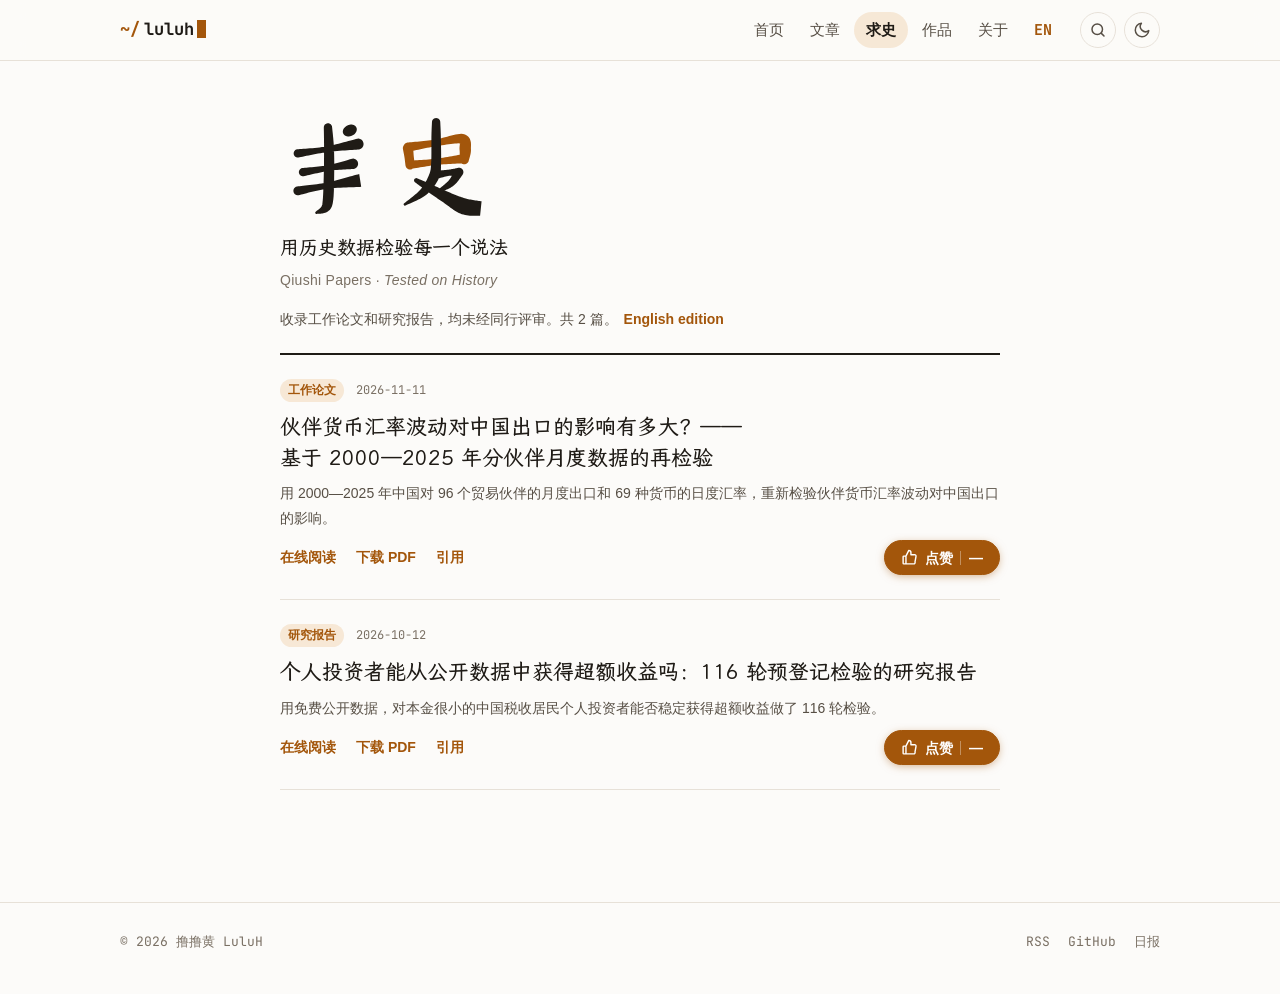
==== commit b24933f4: "目录页加点赞，按钮改醒目，赞数含下载" ====
--- a/index.html
+++ b/index.html
@@ -19,9 +19,9 @@
         else if (/^#\/(homework|projects)/.test(h)) to = '/works/';
         location.replace(to);
       })();
-    })();</script><link rel="stylesheet" href="/_astro/_slug_.O-OmyZ-A.css"></head> <body> <a class="skip-link" href="#main">跳到正文</a> <header class="site-header"> <div class="wrap"> <a href="https://luluh.top/" class="logo mono" aria-label="撸撸黄 LuluH 首页"> <span class="prompt">~/</span>luluh<span class="cursor" aria-hidden="true"></span> </a> <nav class="nav mono" aria-label="主导航"> <a href="https://luluh.top/">首页</a><a href="https://luluh.top/blog/">文章</a><a href="https://qiushi.luluh.top/" aria-current="page">求史</a><a href="https://luluh.top/works/">作品</a><a href="https://luluh.top/about/">关于</a> <a class="nav-lang" href="https://qiushi.luluh.top/en/" hreflang="en" lang="en">EN</a> </nav> <div class="header-actions"> <button class="icon-btn" id="search-toggle" type="button" aria-label="搜索" aria-expanded="false" aria-controls="search-pop" title="搜索（/）"> <svg viewBox="0 0 24 24" fill="none" stroke="currentColor" stroke-width="2" stroke-linecap="round" stroke-linejoin="round"><circle cx="11" cy="11" r="7"></circle><path d="m20 20-3.5-3.5"></path></svg> </button> <button class="icon-btn" id="theme-toggle" type="button" aria-label="切换深色/浅色"> <svg class="theme-icon-moon" viewBox="0 0 24 24" fill="none" stroke="currentColor" stroke-width="2" stroke-linecap="round" stroke-linejoin="round"><path d="M21 12.8A9 9 0 1 1 11.2 3a7 7 0 0 0 9.8 9.8z"></path></svg> <svg class="theme-icon-sun" viewBox="0 0 24 24" fill="none" stroke="currentColor" stroke-width="2" stroke-linecap="round" stroke-linejoin="round"><circle cx="12" cy="12" r="4"></circle><path d="M12 2v2M12 20v2M4.9 4.9l1.4 1.4M17.7 17.7l1.4 1.4M2 12h2M20 12h2M4.9 19.1l1.4-1.4M17.7 6.3l1.4-1.4"></path></svg> </button> </div> </div> </header> <!-- 搜索：点页头的放大镜就在当前页弹出，不单开页面；Pagefind 第一次打开时才加载 --> <div class="search-pop" id="search-pop" hidden> <div class="search-backdrop" data-search-close></div> <div class="search-box" role="dialog" aria-modal="true" aria-label="搜索"> <div id="search"></div> <p class="search-hint mono">Esc 关闭 · 按 / 随时打开</p> </div> </div> <main id="main">  <div class="wrap-narrow"> <header class="journal-head"> <h1 class="journal-name"><svg class="qiushi-logo" viewBox="0 0 204 100" role="img" aria-label="求史" xmlns="http://www.w3.org/2000/svg"> <path fill="currentColor" d="M76.34 10.04 L76.62 10.84 L76.74 11.70 L76.69 12.59 L76.47 13.48 L76.10 14.37 L75.58 15.22 L74.91 16.02 L74.13 16.74 L73.25 17.37 L72.28 17.89 L71.26 18.30 L70.21 18.57 L69.15 18.70 L68.12 18.70 L67.13 18.55 L66.21 18.27 L65.38 17.86 L64.67 17.33 L64.09 16.69 L63.66 15.96 L63.38 15.16 L63.26 14.30 L63.31 13.41 L63.53 12.52 L63.90 11.63 L64.42 10.78 L65.09 9.98 L65.87 9.26 L66.75 8.63 L67.72 8.11 L68.74 7.70 L69.79 7.43 L70.85 7.30 L71.88 7.30 L72.87 7.45 L73.79 7.73 L74.62 8.14 L75.33 8.67 L75.91 9.31 Z M20.56 38.96 L21.68 38.74 L23.04 38.46 L24.63 38.14 L26.40 37.77 L28.33 37.37 L30.40 36.94 L32.57 36.50 L34.82 36.05 L37.12 35.61 L39.45 35.17 L41.77 34.76 L44.05 34.37 L46.28 34.02 L48.42 33.72 L50.59 33.45 L52.91 33.19 L55.34 32.95 L57.83 32.72 L60.37 32.50 L62.90 32.30 L65.40 32.12 L67.83 31.94 L70.15 31.78 L72.33 31.64 L74.33 31.50 L76.11 31.38 L77.63 31.27 L78.87 31.18 L80.18 30.78 L81.34 30.05 L82.28 29.05 L82.92 27.84 L83.23 26.50 L83.18 25.13 L82.78 23.82 L82.05 22.66 L81.05 21.72 L79.84 21.08 L78.50 20.77 L77.13 20.82 L75.92 21.14 L74.44 21.54 L72.71 22.02 L70.78 22.55 L68.68 23.13 L66.44 23.75 L64.10 24.38 L61.68 25.03 L59.23 25.66 L56.77 26.28 L54.34 26.86 L51.98 27.40 L49.71 27.88 L47.58 28.28 L45.46 28.63 L43.25 28.95 L40.96 29.23 L38.63 29.49 L36.29 29.73 L33.96 29.94 L31.68 30.12 L29.47 30.30 L27.37 30.45 L25.40 30.59 L23.60 30.71 L21.98 30.83 L20.59 30.94 L19.44 31.04 L18.43 31.32 L17.53 31.85 L16.80 32.60 L16.29 33.50 L16.03 34.52 L16.04 35.56 L16.32 36.57 L16.85 37.47 L17.60 38.20 L18.50 38.71 L19.52 38.97 Z M25.63 56.95 L26.64 56.73 L27.88 56.45 L29.32 56.11 L30.95 55.74 L32.71 55.33 L34.60 54.89 L36.57 54.44 L38.60 53.99 L40.67 53.54 L42.73 53.11 L44.77 52.70 L46.76 52.33 L48.66 51.99 L50.45 51.71 L52.23 51.47 L54.08 51.26 L55.99 51.07 L57.93 50.90 L59.89 50.74 L61.82 50.61 L63.72 50.49 L65.55 50.38 L67.30 50.29 L68.93 50.20 L70.43 50.13 L71.77 50.06 L72.92 49.99 L73.86 49.93 L75.11 49.53 L76.21 48.83 L77.09 47.87 L77.70 46.72 L77.98 45.44 L77.93 44.14 L77.53 42.89 L76.83 41.79 L75.87 40.91 L74.72 40.30 L73.44 40.02 L72.14 40.07 L71.22 40.34 L70.11 40.67 L68.83 41.06 L67.40 41.50 L65.83 41.98 L64.16 42.49 L62.41 43.01 L60.59 43.54 L58.72 44.07 L56.84 44.58 L54.96 45.07 L53.10 45.53 L51.29 45.94 L49.55 46.29 L47.77 46.60 L45.87 46.89 L43.88 47.16 L41.82 47.41 L39.72 47.64 L37.63 47.86 L35.56 48.06 L33.54 48.24 L31.62 48.41 L29.81 48.56 L28.15 48.70 L26.67 48.83 L25.40 48.95 L24.37 49.05 L23.37 49.35 L22.48 49.89 L21.76 50.65 L21.26 51.57 L21.02 52.59 L21.05 53.63 L21.35 54.63 L21.89 55.52 L22.65 56.24 L23.57 56.74 L24.59 56.98 Z M20.75 75.18 L21.87 74.92 L23.23 74.58 L24.79 74.18 L26.54 73.73 L28.44 73.23 L30.47 72.71 L32.61 72.18 L34.83 71.64 L37.11 71.11 L39.43 70.59 L41.75 70.11 L44.05 69.67 L46.31 69.28 L48.49 68.96 L50.74 68.69 L53.16 68.46 L55.71 68.25 L58.36 68.08 L61.06 67.92 L63.76 67.79 L66.44 67.68 L69.05 67.59 L71.55 67.50 L73.89 67.43 L76.05 67.36 L77.97 67.30 L79.62 67.24 L80.96 67.18 L79.04 54.82 L77.76 55.17 L76.18 55.60 L74.33 56.12 L72.25 56.70 L69.99 57.33 L67.58 58.00 L65.06 58.69 L62.46 59.40 L59.84 60.09 L57.21 60.78 L54.63 61.42 L52.12 62.03 L49.74 62.57 L47.51 63.04 L45.32 63.46 L43.04 63.85 L40.71 64.21 L38.36 64.56 L36.00 64.87 L33.67 65.17 L31.39 65.45 L29.19 65.70 L27.10 65.93 L25.15 66.15 L23.36 66.34 L21.76 66.52 L20.38 66.68 L19.25 66.82 L18.19 67.15 L17.26 67.75 L16.51 68.57 L16.00 69.56 L15.76 70.64 L15.82 71.75 L16.15 72.81 L16.75 73.74 L17.57 74.49 L18.56 75.00 L19.64 75.24 Z M45.01 10.21 L45.02 11.03 L45.03 12.01 L45.05 13.12 L45.08 14.37 L45.10 15.72 L45.12 17.16 L45.15 18.69 L45.17 20.27 L45.19 21.90 L45.21 23.55 L45.23 25.22 L45.24 26.88 L45.25 28.51 L45.25 30.11 L45.25 31.72 L45.25 33.38 L45.24 35.08 L45.24 36.82 L45.23 38.59 L45.22 40.38 L45.20 42.19 L45.19 44.01 L45.17 45.84 L45.14 47.67 L45.11 49.50 L45.08 51.32 L45.04 53.12 L45.00 54.90 L44.95 56.73 L44.91 58.62 L44.85 60.56 L44.80 62.52 L44.74 64.50 L44.68 66.46 L44.61 68.40 L44.54 70.28 L44.47 72.10 L44.39 73.83 L44.30 75.45 L44.22 76.93 L44.13 78.26 L44.03 79.42 L43.94 80.44 L43.85 81.32 L43.77 82.04 L43.71 82.61 L43.66 83.04 L43.62 83.34 L43.62 83.54 L43.63 83.67 L43.65 83.78 L43.66 83.93 L43.61 84.14 L43.50 84.44 L43.31 84.83 L43.14 85.20 L43.05 85.50 L42.92 85.82 L42.66 86.23 L42.30 86.68 L41.86 87.16 L41.36 87.65 L40.83 88.13 L40.27 88.61 L39.72 89.07 L39.19 89.50 L38.68 89.90 L38.21 90.26 L37.80 90.59 L37.48 90.86 L37.21 91.03 L36.98 91.27 L36.83 91.56 L36.76 91.88 L36.77 92.20 L36.86 92.52 L37.03 92.79 L37.27 93.02 L37.56 93.17 L37.88 93.24 L38.20 93.23 L38.52 93.14 L38.87 93.10 L39.32 93.08 L39.87 93.06 L40.51 93.03 L41.22 92.99 L41.99 92.94 L42.80 92.87 L43.64 92.76 L44.51 92.62 L45.39 92.42 L46.28 92.16 L47.18 91.81 L48.07 91.34 L48.86 90.80 L49.44 90.36 L49.92 89.99 L50.40 89.57 L50.90 89.07 L51.39 88.49 L51.85 87.82 L52.26 87.09 L52.61 86.32 L52.91 85.51 L53.16 84.68 L53.38 83.78 L53.59 82.82 L53.78 81.77 L53.97 80.58 L54.14 79.22 L54.30 77.71 L54.43 76.09 L54.53 74.36 L54.62 72.55 L54.70 70.67 L54.76 68.73 L54.81 66.75 L54.86 64.75 L54.89 62.75 L54.92 60.77 L54.95 58.82 L54.97 56.92 L55.00 55.10 L55.02 53.29 L55.04 51.45 L55.06 49.61 L55.06 47.75 L55.06 45.89 L55.06 44.04 L55.05 42.19 L55.03 40.35 L55.00 38.53 L54.97 36.74 L54.93 34.97 L54.87 33.24 L54.82 31.54 L54.75 29.89 L54.66 28.23 L54.56 26.53 L54.44 24.83 L54.30 23.12 L54.16 21.44 L54.01 19.79 L53.85 18.19 L53.70 16.66 L53.55 15.21 L53.41 13.86 L53.28 12.62 L53.16 11.52 L53.07 10.57 L52.99 9.79 L52.80 8.76 L52.35 7.82 L51.67 7.02 L50.81 6.43 L49.83 6.09 L48.79 6.01 L47.76 6.20 L46.82 6.65 L46.02 7.33 L45.43 8.19 L45.09 9.17 Z"></path> <g transform="translate(104 0)"> <path fill="var(--accent)" d="M17.04 30.62 L17.10 30.94 L17.18 31.34 L17.27 31.79 L17.37 32.31 L17.48 32.87 L17.60 33.46 L17.72 34.09 L17.85 34.74 L17.98 35.39 L18.10 36.05 L18.22 36.71 L18.33 37.35 L18.44 37.97 L18.53 38.56 L18.62 39.15 L18.71 39.77 L18.80 40.41 L18.89 41.07 L18.97 41.74 L19.05 42.40 L19.13 43.05 L19.20 43.69 L19.27 44.29 L19.34 44.85 L19.40 45.37 L19.45 45.83 L19.50 46.23 L19.53 46.56 L19.83 47.69 L20.41 48.72 L21.24 49.55 L22.25 50.15 L23.38 50.46 L24.56 50.47 L25.69 50.17 L26.72 49.59 L27.55 48.76 L28.15 47.75 L28.46 46.62 L28.47 45.44 L28.42 45.12 L28.37 44.72 L28.31 44.26 L28.24 43.74 L28.16 43.18 L28.08 42.58 L28.00 41.95 L27.91 41.29 L27.83 40.63 L27.74 39.97 L27.66 39.30 L27.59 38.66 L27.52 38.03 L27.47 37.44 L27.41 36.85 L27.36 36.22 L27.32 35.57 L27.27 34.91 L27.23 34.24 L27.19 33.57 L27.15 32.91 L27.12 32.27 L27.08 31.67 L27.05 31.10 L27.03 30.58 L27.00 30.11 L26.98 29.71 L26.96 29.38 L26.63 28.12 L25.99 26.98 L25.07 26.05 L23.94 25.39 L22.69 25.05 L21.38 25.04 L20.12 25.37 L18.98 26.01 L18.05 26.93 L17.39 28.06 L17.05 29.31 Z M22.68 33.45 L23.73 33.23 L25.01 32.95 L26.50 32.62 L28.17 32.25 L29.98 31.85 L31.92 31.43 L33.95 30.99 L36.05 30.54 L38.19 30.10 L40.34 29.66 L42.47 29.25 L44.56 28.86 L46.58 28.51 L48.51 28.21 L50.48 27.91 L52.55 27.57 L54.67 27.22 L56.82 26.87 L58.98 26.53 L61.11 26.21 L63.19 25.93 L65.19 25.68 L67.08 25.50 L68.81 25.38 L70.34 25.34 L71.61 25.39 L72.55 25.50 L73.04 25.65 L73.08 25.74 L72.81 25.69 L72.45 25.47 L72.16 25.20 L72.02 25.06 L71.96 25.13 L71.91 25.43 L71.86 25.92 L71.78 26.56 L71.68 27.33 L71.58 28.21 L71.50 29.21 L71.46 30.31 L71.51 31.32 L71.57 31.95 L71.62 32.46 L71.66 33.05 L71.68 33.72 L71.70 34.42 L71.70 35.16 L71.69 35.91 L71.68 36.65 L71.66 37.38 L71.63 38.08 L71.60 38.75 L71.58 39.38 L71.55 39.97 L71.53 40.45 L71.54 41.62 L71.86 42.76 L72.45 43.77 L73.29 44.59 L74.31 45.17 L75.45 45.47 L76.62 45.46 L77.76 45.14 L78.77 44.55 L79.59 43.71 L80.17 42.69 L80.47 41.55 L80.55 41.22 L80.67 40.82 L80.84 40.29 L81.03 39.66 L81.24 38.95 L81.46 38.18 L81.68 37.34 L81.90 36.46 L82.10 35.54 L82.27 34.58 L82.41 33.59 L82.50 32.57 L82.53 31.53 L82.49 30.68 L82.47 30.19 L82.47 29.69 L82.49 28.99 L82.53 28.14 L82.55 27.15 L82.54 26.04 L82.46 24.82 L82.25 23.48 L81.85 22.02 L81.14 20.47 L80.03 18.97 L78.53 17.70 L76.79 16.82 L74.96 16.35 L73.15 16.21 L71.37 16.29 L69.56 16.52 L67.69 16.86 L65.75 17.29 L63.74 17.79 L61.68 18.32 L59.59 18.89 L57.48 19.46 L55.38 20.02 L53.30 20.56 L51.28 21.04 L49.34 21.46 L47.49 21.79 L45.59 22.08 L43.56 22.35 L41.45 22.61 L39.29 22.86 L37.11 23.09 L34.94 23.31 L32.80 23.51 L30.73 23.70 L28.75 23.88 L26.90 24.04 L25.20 24.19 L23.69 24.33 L22.38 24.45 L21.32 24.55 L20.19 24.88 L19.18 25.49 L18.37 26.34 L17.81 27.37 L17.53 28.51 L17.55 29.68 L17.88 30.81 L18.49 31.82 L19.34 32.63 L20.37 33.19 L21.51 33.47 Z M24.46 49.97 L25.51 49.81 L26.80 49.59 L28.29 49.34 L29.96 49.05 L31.78 48.74 L33.73 48.41 L35.77 48.07 L37.87 47.73 L40.02 47.39 L42.17 47.06 L44.31 46.74 L46.40 46.46 L48.42 46.20 L50.34 45.98 L52.27 45.79 L54.30 45.62 L56.41 45.47 L58.56 45.32 L60.74 45.20 L62.91 45.08 L65.05 44.98 L67.12 44.88 L69.09 44.80 L70.94 44.72 L72.63 44.65 L74.15 44.59 L75.45 44.53 L76.52 44.47 L77.66 44.18 L78.68 43.61 L79.53 42.80 L80.13 41.79 L80.45 40.66 L80.47 39.48 L80.18 38.34 L79.61 37.32 L78.80 36.47 L77.79 35.87 L76.66 35.55 L75.48 35.53 L74.44 35.72 L73.15 35.96 L71.66 36.24 L70.00 36.56 L68.18 36.90 L66.24 37.27 L64.20 37.65 L62.10 38.03 L59.96 38.42 L57.81 38.79 L55.68 39.14 L53.59 39.47 L51.57 39.76 L49.66 40.02 L47.74 40.24 L45.71 40.45 L43.61 40.65 L41.45 40.83 L39.28 41.00 L37.11 41.16 L34.98 41.30 L32.92 41.44 L30.95 41.56 L29.11 41.67 L27.42 41.77 L25.90 41.87 L24.60 41.95 L23.54 42.03 L22.53 42.28 L21.62 42.79 L20.87 43.51 L20.33 44.41 L20.04 45.41 L20.03 46.46 L20.28 47.47 L20.79 48.38 L21.51 49.13 L22.41 49.67 L23.41 49.96 Z"></path> <path fill="currentColor" d="M45.00 5.00 L44.98 5.50 L44.95 6.06 L44.92 6.69 L44.89 7.39 L44.85 8.15 L44.81 8.98 L44.77 9.88 L44.72 10.84 L44.68 11.86 L44.64 12.96 L44.60 14.12 L44.56 15.35 L44.53 16.64 L44.50 18.01 L44.48 19.51 L44.47 21.19 L44.47 23.00 L44.47 24.91 L44.47 26.91 L44.48 28.96 L44.48 31.04 L44.48 33.11 L44.48 35.15 L44.46 37.12 L44.43 39.00 L44.39 40.76 L44.33 42.35 L44.25 43.79 L44.17 45.11 L44.09 46.33 L44.02 47.42 L43.95 48.38 L43.87 49.23 L43.78 49.97 L43.69 50.63 L43.58 51.21 L43.46 51.76 L43.32 52.30 L43.16 52.87 L42.96 53.49 L42.71 54.21 L42.40 55.04 L42.04 55.96 L41.64 56.93 L41.21 57.93 L40.74 58.96 L40.25 60.00 L39.73 61.05 L39.17 62.11 L38.58 63.17 L37.97 64.23 L37.32 65.28 L36.64 66.32 L35.92 67.34 L35.18 68.33 L34.41 69.28 L33.57 70.24 L32.58 71.27 L31.43 72.36 L30.18 73.48 L28.86 74.62 L27.49 75.76 L26.10 76.88 L24.73 77.96 L23.40 79.00 L22.14 79.97 L20.97 80.86 L19.93 81.67 L19.03 82.37 L18.33 82.95 L18.08 83.16 L17.89 83.43 L17.78 83.73 L17.75 84.06 L17.81 84.38 L17.95 84.67 L18.16 84.92 L18.43 85.11 L18.73 85.22 L19.06 85.25 L19.38 85.19 L19.67 85.05 L20.47 84.67 L21.46 84.21 L22.65 83.69 L23.99 83.10 L25.46 82.45 L27.02 81.75 L28.65 81.00 L30.31 80.21 L31.99 79.38 L33.65 78.51 L35.26 77.62 L36.81 76.68 L38.26 75.72 L39.59 74.72 L40.78 73.70 L41.91 72.66 L43.00 71.58 L44.03 70.47 L45.01 69.33 L45.95 68.18 L46.83 67.01 L47.66 65.84 L48.44 64.67 L49.17 63.50 L49.86 62.34 L50.49 61.19 L51.07 60.07 L51.60 58.96 L52.08 57.87 L52.49 56.81 L52.83 55.77 L53.10 54.74 L53.31 53.73 L53.46 52.73 L53.56 51.75 L53.62 50.78 L53.65 49.81 L53.67 48.82 L53.67 47.80 L53.68 46.71 L53.70 45.53 L53.75 44.21 L53.79 42.67 L53.82 40.95 L53.83 39.11 L53.83 37.16 L53.82 35.13 L53.80 33.06 L53.77 30.96 L53.73 28.87 L53.69 26.81 L53.65 24.81 L53.61 22.90 L53.57 21.10 L53.53 19.46 L53.50 17.99 L53.47 16.64 L53.44 15.35 L53.40 14.12 L53.36 12.96 L53.32 11.86 L53.28 10.84 L53.23 9.88 L53.19 8.98 L53.15 8.15 L53.11 7.39 L53.08 6.69 L53.05 6.06 L53.02 5.50 L53.00 5.00 L52.86 3.96 L52.46 3.00 L51.83 2.17 L51.00 1.54 L50.04 1.14 L49.00 1.00 L47.96 1.14 L47.00 1.54 L46.17 2.17 L45.54 3.00 L45.14 3.96 Z M47.67 59.94 L48.30 59.79 L49.08 59.59 L49.99 59.35 L51.02 59.07 L52.13 58.78 L53.30 58.47 L54.52 58.15 L55.76 57.84 L57.01 57.54 L58.22 57.25 L59.39 56.99 L60.49 56.77 L61.49 56.60 L62.37 56.48 L63.17 56.41 L63.96 56.38 L64.73 56.38 L65.48 56.42 L66.20 56.48 L66.89 56.56 L67.56 56.65 L68.19 56.76 L68.78 56.86 L69.34 56.97 L69.86 57.06 L70.34 57.14 L70.80 57.21 L71.19 57.25 L72.28 57.05 L73.29 56.58 L74.14 55.87 L74.77 54.96 L75.15 53.92 L75.25 52.81 L75.05 51.72 L74.58 50.71 L73.87 49.86 L72.96 49.23 L71.92 48.85 L70.81 48.75 L70.50 48.82 L70.13 48.91 L69.69 49.01 L69.18 49.13 L68.61 49.26 L67.99 49.39 L67.32 49.53 L66.60 49.68 L65.85 49.83 L65.07 49.97 L64.25 50.12 L63.40 50.26 L62.53 50.40 L61.63 50.52 L60.66 50.65 L59.59 50.77 L58.43 50.90 L57.21 51.03 L55.94 51.16 L54.64 51.29 L53.35 51.41 L52.08 51.53 L50.87 51.64 L49.72 51.75 L48.67 51.84 L47.73 51.93 L46.95 52.00 L46.33 52.06 L45.33 52.37 L44.45 52.92 L43.74 53.69 L43.25 54.61 L43.02 55.63 L43.06 56.67 L43.37 57.67 L43.92 58.55 L44.69 59.26 L45.61 59.75 L46.63 59.98 Z M67.47 50.63 L67.19 51.11 L66.85 51.70 L66.49 52.35 L66.10 53.05 L65.69 53.81 L65.25 54.60 L64.79 55.41 L64.32 56.23 L63.84 57.05 L63.35 57.85 L62.87 58.61 L62.40 59.32 L61.95 59.96 L61.53 60.53 L61.08 61.07 L60.54 61.66 L59.93 62.28 L59.26 62.93 L58.56 63.57 L57.83 64.22 L57.10 64.85 L56.37 65.47 L55.66 66.05 L54.99 66.61 L54.36 67.12 L53.79 67.58 L53.29 67.99 L52.89 68.34 L52.49 68.68 L52.20 69.12 L52.04 69.61 L52.00 70.13 L52.11 70.65 L52.34 71.11 L52.68 71.51 L53.12 71.80 L53.61 71.96 L54.13 72.00 L54.65 71.89 L55.11 71.66 L55.54 71.45 L56.07 71.21 L56.71 70.92 L57.45 70.59 L58.25 70.22 L59.12 69.83 L60.03 69.40 L60.97 68.93 L61.92 68.44 L62.88 67.92 L63.82 67.37 L64.74 66.78 L65.63 66.15 L66.47 65.47 L67.27 64.74 L68.04 63.96 L68.78 63.14 L69.49 62.29 L70.18 61.43 L70.83 60.57 L71.46 59.72 L72.05 58.89 L72.59 58.11 L73.10 57.38 L73.55 56.72 L73.94 56.16 L74.26 55.72 L74.53 55.37 L75.02 54.37 L75.24 53.29 L75.17 52.18 L74.82 51.13 L74.20 50.20 L73.37 49.47 L72.37 48.98 L71.29 48.76 L70.18 48.83 L69.13 49.18 L68.20 49.80 Z M28.88 62.95 L29.41 63.34 L30.05 63.80 L30.79 64.34 L31.62 64.95 L32.52 65.61 L33.49 66.31 L34.50 67.05 L35.56 67.82 L36.64 68.61 L37.74 69.40 L38.84 70.20 L39.93 70.98 L40.99 71.74 L42.02 72.48 L43.04 73.20 L44.07 73.93 L45.12 74.67 L46.19 75.43 L47.27 76.19 L48.37 76.95 L49.47 77.72 L50.58 78.50 L51.70 79.27 L52.82 80.04 L53.94 80.81 L55.07 81.57 L56.19 82.33 L57.28 83.06 L58.32 83.79 L59.34 84.53 L60.38 85.30 L61.44 86.09 L62.51 86.90 L63.61 87.71 L64.73 88.52 L65.88 89.32 L67.07 90.10 L68.29 90.85 L69.57 91.57 L70.89 92.24 L72.26 92.86 L73.72 93.41 L75.26 93.87 L76.84 94.23 L78.40 94.51 L79.95 94.70 L81.47 94.84 L82.95 94.93 L84.37 94.97 L85.72 94.99 L86.99 94.99 L88.15 94.98 L89.18 94.96 L90.06 94.95 L90.73 94.94 L91.28 94.96 L92.72 81.04 L91.97 80.92 L91.05 80.80 L90.08 80.67 L89.04 80.52 L87.94 80.37 L86.80 80.20 L85.63 80.03 L84.45 79.84 L83.27 79.64 L82.12 79.43 L81.03 79.22 L80.01 79.00 L79.10 78.79 L78.28 78.59 L77.45 78.38 L76.54 78.12 L75.58 77.83 L74.56 77.51 L73.51 77.15 L72.41 76.77 L71.27 76.36 L70.11 75.92 L68.92 75.45 L67.71 74.97 L66.47 74.47 L65.23 73.96 L63.97 73.45 L62.72 72.94 L61.52 72.44 L60.33 71.94 L59.13 71.43 L57.92 70.90 L56.71 70.37 L55.49 69.82 L54.28 69.28 L53.07 68.73 L51.86 68.18 L50.66 67.63 L49.47 67.09 L48.29 66.55 L47.12 66.03 L45.98 65.52 L44.82 65.01 L43.62 64.49 L42.40 63.95 L41.16 63.41 L39.92 62.87 L38.69 62.34 L37.50 61.82 L36.35 61.32 L35.25 60.84 L34.23 60.40 L33.29 59.99 L32.44 59.62 L31.72 59.31 L31.12 59.05 L30.57 58.82 L29.99 58.75 L29.41 58.83 L28.87 59.06 L28.40 59.42 L28.05 59.88 L27.82 60.43 L27.75 61.01 L27.83 61.59 L28.06 62.13 L28.42 62.60 Z"></path> </g> </svg></h1> <p class="journal-tagline">用历史数据检验每一个说法</p> <p class="journal-en">Qiushi Papers · <i>Tested on History</i></p> <p class="journal-desc">收录工作论文和研究报告，均未经同行评审。共 2 篇。<a href="/en/" lang="en">English edition</a></p> </header> <ol class="journal-list"> <li> <p class="jl-meta mono"> <span class="jl-kind">工作论文</span> <time datetime="2026-11-11T00:00:00.000Z">2026-11-11</time> </p> <h2><a href="/export-volatility-working-paper/">伙伴货币汇率波动对中国出口的影响有多大？——基于 2000—2025 年分伙伴月度数据的再检验</a></h2> <p class="jl-desc">用 2000—2025 年中国对 96 个贸易伙伴的月度出口和 69 种货币的日度汇率，重新检验伙伴货币汇率波动对中国出口的影响。</p> <p class="jl-links"> <a href="/export-volatility-working-paper/">在线阅读</a> <a href="https://luluh.top/api/dl/export-volatility-working-paper">下载 PDF</a> <a href="/export-volatility-working-paper/#cite">引用</a> </p> <p class="stats-line jl-stats" data-stats-for="export-volatility-working-paper" hidden>
+    })();</script><link rel="stylesheet" href="/_astro/_slug_.CyF2Y2DD.css"></head> <body> <a class="skip-link" href="#main">跳到正文</a> <header class="site-header"> <div class="wrap"> <a href="https://luluh.top/" class="logo mono" aria-label="撸撸黄 LuluH 首页"> <span class="prompt">~/</span>luluh<span class="cursor" aria-hidden="true"></span> </a> <nav class="nav mono" aria-label="主导航"> <a href="https://luluh.top/">首页</a><a href="https://luluh.top/blog/">文章</a><a href="https://qiushi.luluh.top/" aria-current="page">求史</a><a href="https://luluh.top/works/">作品</a><a href="https://luluh.top/about/">关于</a> <a class="nav-lang" href="https://qiushi.luluh.top/en/" hreflang="en" lang="en">EN</a> </nav> <div class="header-actions"> <button class="icon-btn" id="search-toggle" type="button" aria-label="搜索" aria-expanded="false" aria-controls="search-pop" title="搜索（/）"> <svg viewBox="0 0 24 24" fill="none" stroke="currentColor" stroke-width="2" stroke-linecap="round" stroke-linejoin="round"><circle cx="11" cy="11" r="7"></circle><path d="m20 20-3.5-3.5"></path></svg> </button> <button class="icon-btn" id="theme-toggle" type="button" aria-label="切换深色/浅色"> <svg class="theme-icon-moon" viewBox="0 0 24 24" fill="none" stroke="currentColor" stroke-width="2" stroke-linecap="round" stroke-linejoin="round"><path d="M21 12.8A9 9 0 1 1 11.2 3a7 7 0 0 0 9.8 9.8z"></path></svg> <svg class="theme-icon-sun" viewBox="0 0 24 24" fill="none" stroke="currentColor" stroke-width="2" stroke-linecap="round" stroke-linejoin="round"><circle cx="12" cy="12" r="4"></circle><path d="M12 2v2M12 20v2M4.9 4.9l1.4 1.4M17.7 17.7l1.4 1.4M2 12h2M20 12h2M4.9 19.1l1.4-1.4M17.7 6.3l1.4-1.4"></path></svg> </button> </div> </div> </header> <!-- 搜索：点页头的放大镜就在当前页弹出，不单开页面；Pagefind 第一次打开时才加载 --> <div class="search-pop" id="search-pop" hidden> <div class="search-backdrop" data-search-close></div> <div class="search-box" role="dialog" aria-modal="true" aria-label="搜索"> <div id="search"></div> <p class="search-hint mono">Esc 关闭 · 按 / 随时打开</p> </div> </div> <main id="main">  <div class="wrap-narrow"> <header class="journal-head"> <h1 class="journal-name"><svg class="qiushi-logo" viewBox="0 0 204 100" role="img" aria-label="求史" xmlns="http://www.w3.org/2000/svg"> <path fill="currentColor" d="M76.34 10.04 L76.62 10.84 L76.74 11.70 L76.69 12.59 L76.47 13.48 L76.10 14.37 L75.58 15.22 L74.91 16.02 L74.13 16.74 L73.25 17.37 L72.28 17.89 L71.26 18.30 L70.21 18.57 L69.15 18.70 L68.12 18.70 L67.13 18.55 L66.21 18.27 L65.38 17.86 L64.67 17.33 L64.09 16.69 L63.66 15.96 L63.38 15.16 L63.26 14.30 L63.31 13.41 L63.53 12.52 L63.90 11.63 L64.42 10.78 L65.09 9.98 L65.87 9.26 L66.75 8.63 L67.72 8.11 L68.74 7.70 L69.79 7.43 L70.85 7.30 L71.88 7.30 L72.87 7.45 L73.79 7.73 L74.62 8.14 L75.33 8.67 L75.91 9.31 Z M20.56 38.96 L21.68 38.74 L23.04 38.46 L24.63 38.14 L26.40 37.77 L28.33 37.37 L30.40 36.94 L32.57 36.50 L34.82 36.05 L37.12 35.61 L39.45 35.17 L41.77 34.76 L44.05 34.37 L46.28 34.02 L48.42 33.72 L50.59 33.45 L52.91 33.19 L55.34 32.95 L57.83 32.72 L60.37 32.50 L62.90 32.30 L65.40 32.12 L67.83 31.94 L70.15 31.78 L72.33 31.64 L74.33 31.50 L76.11 31.38 L77.63 31.27 L78.87 31.18 L80.18 30.78 L81.34 30.05 L82.28 29.05 L82.92 27.84 L83.23 26.50 L83.18 25.13 L82.78 23.82 L82.05 22.66 L81.05 21.72 L79.84 21.08 L78.50 20.77 L77.13 20.82 L75.92 21.14 L74.44 21.54 L72.71 22.02 L70.78 22.55 L68.68 23.13 L66.44 23.75 L64.10 24.38 L61.68 25.03 L59.23 25.66 L56.77 26.28 L54.34 26.86 L51.98 27.40 L49.71 27.88 L47.58 28.28 L45.46 28.63 L43.25 28.95 L40.96 29.23 L38.63 29.49 L36.29 29.73 L33.96 29.94 L31.68 30.12 L29.47 30.30 L27.37 30.45 L25.40 30.59 L23.60 30.71 L21.98 30.83 L20.59 30.94 L19.44 31.04 L18.43 31.32 L17.53 31.85 L16.80 32.60 L16.29 33.50 L16.03 34.52 L16.04 35.56 L16.32 36.57 L16.85 37.47 L17.60 38.20 L18.50 38.71 L19.52 38.97 Z M25.63 56.95 L26.64 56.73 L27.88 56.45 L29.32 56.11 L30.95 55.74 L32.71 55.33 L34.60 54.89 L36.57 54.44 L38.60 53.99 L40.67 53.54 L42.73 53.11 L44.77 52.70 L46.76 52.33 L48.66 51.99 L50.45 51.71 L52.23 51.47 L54.08 51.26 L55.99 51.07 L57.93 50.90 L59.89 50.74 L61.82 50.61 L63.72 50.49 L65.55 50.38 L67.30 50.29 L68.93 50.20 L70.43 50.13 L71.77 50.06 L72.92 49.99 L73.86 49.93 L75.11 49.53 L76.21 48.83 L77.09 47.87 L77.70 46.72 L77.98 45.44 L77.93 44.14 L77.53 42.89 L76.83 41.79 L75.87 40.91 L74.72 40.30 L73.44 40.02 L72.14 40.07 L71.22 40.34 L70.11 40.67 L68.83 41.06 L67.40 41.50 L65.83 41.98 L64.16 42.49 L62.41 43.01 L60.59 43.54 L58.72 44.07 L56.84 44.58 L54.96 45.07 L53.10 45.53 L51.29 45.94 L49.55 46.29 L47.77 46.60 L45.87 46.89 L43.88 47.16 L41.82 47.41 L39.72 47.64 L37.63 47.86 L35.56 48.06 L33.54 48.24 L31.62 48.41 L29.81 48.56 L28.15 48.70 L26.67 48.83 L25.40 48.95 L24.37 49.05 L23.37 49.35 L22.48 49.89 L21.76 50.65 L21.26 51.57 L21.02 52.59 L21.05 53.63 L21.35 54.63 L21.89 55.52 L22.65 56.24 L23.57 56.74 L24.59 56.98 Z M20.75 75.18 L21.87 74.92 L23.23 74.58 L24.79 74.18 L26.54 73.73 L28.44 73.23 L30.47 72.71 L32.61 72.18 L34.83 71.64 L37.11 71.11 L39.43 70.59 L41.75 70.11 L44.05 69.67 L46.31 69.28 L48.49 68.96 L50.74 68.69 L53.16 68.46 L55.71 68.25 L58.36 68.08 L61.06 67.92 L63.76 67.79 L66.44 67.68 L69.05 67.59 L71.55 67.50 L73.89 67.43 L76.05 67.36 L77.97 67.30 L79.62 67.24 L80.96 67.18 L79.04 54.82 L77.76 55.17 L76.18 55.60 L74.33 56.12 L72.25 56.70 L69.99 57.33 L67.58 58.00 L65.06 58.69 L62.46 59.40 L59.84 60.09 L57.21 60.78 L54.63 61.42 L52.12 62.03 L49.74 62.57 L47.51 63.04 L45.32 63.46 L43.04 63.85 L40.71 64.21 L38.36 64.56 L36.00 64.87 L33.67 65.17 L31.39 65.45 L29.19 65.70 L27.10 65.93 L25.15 66.15 L23.36 66.34 L21.76 66.52 L20.38 66.68 L19.25 66.82 L18.19 67.15 L17.26 67.75 L16.51 68.57 L16.00 69.56 L15.76 70.64 L15.82 71.75 L16.15 72.81 L16.75 73.74 L17.57 74.49 L18.56 75.00 L19.64 75.24 Z M45.01 10.21 L45.02 11.03 L45.03 12.01 L45.05 13.12 L45.08 14.37 L45.10 15.72 L45.12 17.16 L45.15 18.69 L45.17 20.27 L45.19 21.90 L45.21 23.55 L45.23 25.22 L45.24 26.88 L45.25 28.51 L45.25 30.11 L45.25 31.72 L45.25 33.38 L45.24 35.08 L45.24 36.82 L45.23 38.59 L45.22 40.38 L45.20 42.19 L45.19 44.01 L45.17 45.84 L45.14 47.67 L45.11 49.50 L45.08 51.32 L45.04 53.12 L45.00 54.90 L44.95 56.73 L44.91 58.62 L44.85 60.56 L44.80 62.52 L44.74 64.50 L44.68 66.46 L44.61 68.40 L44.54 70.28 L44.47 72.10 L44.39 73.83 L44.30 75.45 L44.22 76.93 L44.13 78.26 L44.03 79.42 L43.94 80.44 L43.85 81.32 L43.77 82.04 L43.71 82.61 L43.66 83.04 L43.62 83.34 L43.62 83.54 L43.63 83.67 L43.65 83.78 L43.66 83.93 L43.61 84.14 L43.50 84.44 L43.31 84.83 L43.14 85.20 L43.05 85.50 L42.92 85.82 L42.66 86.23 L42.30 86.68 L41.86 87.16 L41.36 87.65 L40.83 88.13 L40.27 88.61 L39.72 89.07 L39.19 89.50 L38.68 89.90 L38.21 90.26 L37.80 90.59 L37.48 90.86 L37.21 91.03 L36.98 91.27 L36.83 91.56 L36.76 91.88 L36.77 92.20 L36.86 92.52 L37.03 92.79 L37.27 93.02 L37.56 93.17 L37.88 93.24 L38.20 93.23 L38.52 93.14 L38.87 93.10 L39.32 93.08 L39.87 93.06 L40.51 93.03 L41.22 92.99 L41.99 92.94 L42.80 92.87 L43.64 92.76 L44.51 92.62 L45.39 92.42 L46.28 92.16 L47.18 91.81 L48.07 91.34 L48.86 90.80 L49.44 90.36 L49.92 89.99 L50.40 89.57 L50.90 89.07 L51.39 88.49 L51.85 87.82 L52.26 87.09 L52.61 86.32 L52.91 85.51 L53.16 84.68 L53.38 83.78 L53.59 82.82 L53.78 81.77 L53.97 80.58 L54.14 79.22 L54.30 77.71 L54.43 76.09 L54.53 74.36 L54.62 72.55 L54.70 70.67 L54.76 68.73 L54.81 66.75 L54.86 64.75 L54.89 62.75 L54.92 60.77 L54.95 58.82 L54.97 56.92 L55.00 55.10 L55.02 53.29 L55.04 51.45 L55.06 49.61 L55.06 47.75 L55.06 45.89 L55.06 44.04 L55.05 42.19 L55.03 40.35 L55.00 38.53 L54.97 36.74 L54.93 34.97 L54.87 33.24 L54.82 31.54 L54.75 29.89 L54.66 28.23 L54.56 26.53 L54.44 24.83 L54.30 23.12 L54.16 21.44 L54.01 19.79 L53.85 18.19 L53.70 16.66 L53.55 15.21 L53.41 13.86 L53.28 12.62 L53.16 11.52 L53.07 10.57 L52.99 9.79 L52.80 8.76 L52.35 7.82 L51.67 7.02 L50.81 6.43 L49.83 6.09 L48.79 6.01 L47.76 6.20 L46.82 6.65 L46.02 7.33 L45.43 8.19 L45.09 9.17 Z"></path> <g transform="translate(104 0)"> <path fill="var(--accent)" d="M17.04 30.62 L17.10 30.94 L17.18 31.34 L17.27 31.79 L17.37 32.31 L17.48 32.87 L17.60 33.46 L17.72 34.09 L17.85 34.74 L17.98 35.39 L18.10 36.05 L18.22 36.71 L18.33 37.35 L18.44 37.97 L18.53 38.56 L18.62 39.15 L18.71 39.77 L18.80 40.41 L18.89 41.07 L18.97 41.74 L19.05 42.40 L19.13 43.05 L19.20 43.69 L19.27 44.29 L19.34 44.85 L19.40 45.37 L19.45 45.83 L19.50 46.23 L19.53 46.56 L19.83 47.69 L20.41 48.72 L21.24 49.55 L22.25 50.15 L23.38 50.46 L24.56 50.47 L25.69 50.17 L26.72 49.59 L27.55 48.76 L28.15 47.75 L28.46 46.62 L28.47 45.44 L28.42 45.12 L28.37 44.72 L28.31 44.26 L28.24 43.74 L28.16 43.18 L28.08 42.58 L28.00 41.95 L27.91 41.29 L27.83 40.63 L27.74 39.97 L27.66 39.30 L27.59 38.66 L27.52 38.03 L27.47 37.44 L27.41 36.85 L27.36 36.22 L27.32 35.57 L27.27 34.91 L27.23 34.24 L27.19 33.57 L27.15 32.91 L27.12 32.27 L27.08 31.67 L27.05 31.10 L27.03 30.58 L27.00 30.11 L26.98 29.71 L26.96 29.38 L26.63 28.12 L25.99 26.98 L25.07 26.05 L23.94 25.39 L22.69 25.05 L21.38 25.04 L20.12 25.37 L18.98 26.01 L18.05 26.93 L17.39 28.06 L17.05 29.31 Z M22.68 33.45 L23.73 33.23 L25.01 32.95 L26.50 32.62 L28.17 32.25 L29.98 31.85 L31.92 31.43 L33.95 30.99 L36.05 30.54 L38.19 30.10 L40.34 29.66 L42.47 29.25 L44.56 28.86 L46.58 28.51 L48.51 28.21 L50.48 27.91 L52.55 27.57 L54.67 27.22 L56.82 26.87 L58.98 26.53 L61.11 26.21 L63.19 25.93 L65.19 25.68 L67.08 25.50 L68.81 25.38 L70.34 25.34 L71.61 25.39 L72.55 25.50 L73.04 25.65 L73.08 25.74 L72.81 25.69 L72.45 25.47 L72.16 25.20 L72.02 25.06 L71.96 25.13 L71.91 25.43 L71.86 25.92 L71.78 26.56 L71.68 27.33 L71.58 28.21 L71.50 29.21 L71.46 30.31 L71.51 31.32 L71.57 31.95 L71.62 32.46 L71.66 33.05 L71.68 33.72 L71.70 34.42 L71.70 35.16 L71.69 35.91 L71.68 36.65 L71.66 37.38 L71.63 38.08 L71.60 38.75 L71.58 39.38 L71.55 39.97 L71.53 40.45 L71.54 41.62 L71.86 42.76 L72.45 43.77 L73.29 44.59 L74.31 45.17 L75.45 45.47 L76.62 45.46 L77.76 45.14 L78.77 44.55 L79.59 43.71 L80.17 42.69 L80.47 41.55 L80.55 41.22 L80.67 40.82 L80.84 40.29 L81.03 39.66 L81.24 38.95 L81.46 38.18 L81.68 37.34 L81.90 36.46 L82.10 35.54 L82.27 34.58 L82.41 33.59 L82.50 32.57 L82.53 31.53 L82.49 30.68 L82.47 30.19 L82.47 29.69 L82.49 28.99 L82.53 28.14 L82.55 27.15 L82.54 26.04 L82.46 24.82 L82.25 23.48 L81.85 22.02 L81.14 20.47 L80.03 18.97 L78.53 17.70 L76.79 16.82 L74.96 16.35 L73.15 16.21 L71.37 16.29 L69.56 16.52 L67.69 16.86 L65.75 17.29 L63.74 17.79 L61.68 18.32 L59.59 18.89 L57.48 19.46 L55.38 20.02 L53.30 20.56 L51.28 21.04 L49.34 21.46 L47.49 21.79 L45.59 22.08 L43.56 22.35 L41.45 22.61 L39.29 22.86 L37.11 23.09 L34.94 23.31 L32.80 23.51 L30.73 23.70 L28.75 23.88 L26.90 24.04 L25.20 24.19 L23.69 24.33 L22.38 24.45 L21.32 24.55 L20.19 24.88 L19.18 25.49 L18.37 26.34 L17.81 27.37 L17.53 28.51 L17.55 29.68 L17.88 30.81 L18.49 31.82 L19.34 32.63 L20.37 33.19 L21.51 33.47 Z M24.46 49.97 L25.51 49.81 L26.80 49.59 L28.29 49.34 L29.96 49.05 L31.78 48.74 L33.73 48.41 L35.77 48.07 L37.87 47.73 L40.02 47.39 L42.17 47.06 L44.31 46.74 L46.40 46.46 L48.42 46.20 L50.34 45.98 L52.27 45.79 L54.30 45.62 L56.41 45.47 L58.56 45.32 L60.74 45.20 L62.91 45.08 L65.05 44.98 L67.12 44.88 L69.09 44.80 L70.94 44.72 L72.63 44.65 L74.15 44.59 L75.45 44.53 L76.52 44.47 L77.66 44.18 L78.68 43.61 L79.53 42.80 L80.13 41.79 L80.45 40.66 L80.47 39.48 L80.18 38.34 L79.61 37.32 L78.80 36.47 L77.79 35.87 L76.66 35.55 L75.48 35.53 L74.44 35.72 L73.15 35.96 L71.66 36.24 L70.00 36.56 L68.18 36.90 L66.24 37.27 L64.20 37.65 L62.10 38.03 L59.96 38.42 L57.81 38.79 L55.68 39.14 L53.59 39.47 L51.57 39.76 L49.66 40.02 L47.74 40.24 L45.71 40.45 L43.61 40.65 L41.45 40.83 L39.28 41.00 L37.11 41.16 L34.98 41.30 L32.92 41.44 L30.95 41.56 L29.11 41.67 L27.42 41.77 L25.90 41.87 L24.60 41.95 L23.54 42.03 L22.53 42.28 L21.62 42.79 L20.87 43.51 L20.33 44.41 L20.04 45.41 L20.03 46.46 L20.28 47.47 L20.79 48.38 L21.51 49.13 L22.41 49.67 L23.41 49.96 Z"></path> <path fill="currentColor" d="M45.00 5.00 L44.98 5.50 L44.95 6.06 L44.92 6.69 L44.89 7.39 L44.85 8.15 L44.81 8.98 L44.77 9.88 L44.72 10.84 L44.68 11.86 L44.64 12.96 L44.60 14.12 L44.56 15.35 L44.53 16.64 L44.50 18.01 L44.48 19.51 L44.47 21.19 L44.47 23.00 L44.47 24.91 L44.47 26.91 L44.48 28.96 L44.48 31.04 L44.48 33.11 L44.48 35.15 L44.46 37.12 L44.43 39.00 L44.39 40.76 L44.33 42.35 L44.25 43.79 L44.17 45.11 L44.09 46.33 L44.02 47.42 L43.95 48.38 L43.87 49.23 L43.78 49.97 L43.69 50.63 L43.58 51.21 L43.46 51.76 L43.32 52.30 L43.16 52.87 L42.96 53.49 L42.71 54.21 L42.40 55.04 L42.04 55.96 L41.64 56.93 L41.21 57.93 L40.74 58.96 L40.25 60.00 L39.73 61.05 L39.17 62.11 L38.58 63.17 L37.97 64.23 L37.32 65.28 L36.64 66.32 L35.92 67.34 L35.18 68.33 L34.41 69.28 L33.57 70.24 L32.58 71.27 L31.43 72.36 L30.18 73.48 L28.86 74.62 L27.49 75.76 L26.10 76.88 L24.73 77.96 L23.40 79.00 L22.14 79.97 L20.97 80.86 L19.93 81.67 L19.03 82.37 L18.33 82.95 L18.08 83.16 L17.89 83.43 L17.78 83.73 L17.75 84.06 L17.81 84.38 L17.95 84.67 L18.16 84.92 L18.43 85.11 L18.73 85.22 L19.06 85.25 L19.38 85.19 L19.67 85.05 L20.47 84.67 L21.46 84.21 L22.65 83.69 L23.99 83.10 L25.46 82.45 L27.02 81.75 L28.65 81.00 L30.31 80.21 L31.99 79.38 L33.65 78.51 L35.26 77.62 L36.81 76.68 L38.26 75.72 L39.59 74.72 L40.78 73.70 L41.91 72.66 L43.00 71.58 L44.03 70.47 L45.01 69.33 L45.95 68.18 L46.83 67.01 L47.66 65.84 L48.44 64.67 L49.17 63.50 L49.86 62.34 L50.49 61.19 L51.07 60.07 L51.60 58.96 L52.08 57.87 L52.49 56.81 L52.83 55.77 L53.10 54.74 L53.31 53.73 L53.46 52.73 L53.56 51.75 L53.62 50.78 L53.65 49.81 L53.67 48.82 L53.67 47.80 L53.68 46.71 L53.70 45.53 L53.75 44.21 L53.79 42.67 L53.82 40.95 L53.83 39.11 L53.83 37.16 L53.82 35.13 L53.80 33.06 L53.77 30.96 L53.73 28.87 L53.69 26.81 L53.65 24.81 L53.61 22.90 L53.57 21.10 L53.53 19.46 L53.50 17.99 L53.47 16.64 L53.44 15.35 L53.40 14.12 L53.36 12.96 L53.32 11.86 L53.28 10.84 L53.23 9.88 L53.19 8.98 L53.15 8.15 L53.11 7.39 L53.08 6.69 L53.05 6.06 L53.02 5.50 L53.00 5.00 L52.86 3.96 L52.46 3.00 L51.83 2.17 L51.00 1.54 L50.04 1.14 L49.00 1.00 L47.96 1.14 L47.00 1.54 L46.17 2.17 L45.54 3.00 L45.14 3.96 Z M47.67 59.94 L48.30 59.79 L49.08 59.59 L49.99 59.35 L51.02 59.07 L52.13 58.78 L53.30 58.47 L54.52 58.15 L55.76 57.84 L57.01 57.54 L58.22 57.25 L59.39 56.99 L60.49 56.77 L61.49 56.60 L62.37 56.48 L63.17 56.41 L63.96 56.38 L64.73 56.38 L65.48 56.42 L66.20 56.48 L66.89 56.56 L67.56 56.65 L68.19 56.76 L68.78 56.86 L69.34 56.97 L69.86 57.06 L70.34 57.14 L70.80 57.21 L71.19 57.25 L72.28 57.05 L73.29 56.58 L74.14 55.87 L74.77 54.96 L75.15 53.92 L75.25 52.81 L75.05 51.72 L74.58 50.71 L73.87 49.86 L72.96 49.23 L71.92 48.85 L70.81 48.75 L70.50 48.82 L70.13 48.91 L69.69 49.01 L69.18 49.13 L68.61 49.26 L67.99 49.39 L67.32 49.53 L66.60 49.68 L65.85 49.83 L65.07 49.97 L64.25 50.12 L63.40 50.26 L62.53 50.40 L61.63 50.52 L60.66 50.65 L59.59 50.77 L58.43 50.90 L57.21 51.03 L55.94 51.16 L54.64 51.29 L53.35 51.41 L52.08 51.53 L50.87 51.64 L49.72 51.75 L48.67 51.84 L47.73 51.93 L46.95 52.00 L46.33 52.06 L45.33 52.37 L44.45 52.92 L43.74 53.69 L43.25 54.61 L43.02 55.63 L43.06 56.67 L43.37 57.67 L43.92 58.55 L44.69 59.26 L45.61 59.75 L46.63 59.98 Z M67.47 50.63 L67.19 51.11 L66.85 51.70 L66.49 52.35 L66.10 53.05 L65.69 53.81 L65.25 54.60 L64.79 55.41 L64.32 56.23 L63.84 57.05 L63.35 57.85 L62.87 58.61 L62.40 59.32 L61.95 59.96 L61.53 60.53 L61.08 61.07 L60.54 61.66 L59.93 62.28 L59.26 62.93 L58.56 63.57 L57.83 64.22 L57.10 64.85 L56.37 65.47 L55.66 66.05 L54.99 66.61 L54.36 67.12 L53.79 67.58 L53.29 67.99 L52.89 68.34 L52.49 68.68 L52.20 69.12 L52.04 69.61 L52.00 70.13 L52.11 70.65 L52.34 71.11 L52.68 71.51 L53.12 71.80 L53.61 71.96 L54.13 72.00 L54.65 71.89 L55.11 71.66 L55.54 71.45 L56.07 71.21 L56.71 70.92 L57.45 70.59 L58.25 70.22 L59.12 69.83 L60.03 69.40 L60.97 68.93 L61.92 68.44 L62.88 67.92 L63.82 67.37 L64.74 66.78 L65.63 66.15 L66.47 65.47 L67.27 64.74 L68.04 63.96 L68.78 63.14 L69.49 62.29 L70.18 61.43 L70.83 60.57 L71.46 59.72 L72.05 58.89 L72.59 58.11 L73.10 57.38 L73.55 56.72 L73.94 56.16 L74.26 55.72 L74.53 55.37 L75.02 54.37 L75.24 53.29 L75.17 52.18 L74.82 51.13 L74.20 50.20 L73.37 49.47 L72.37 48.98 L71.29 48.76 L70.18 48.83 L69.13 49.18 L68.20 49.80 Z M28.88 62.95 L29.41 63.34 L30.05 63.80 L30.79 64.34 L31.62 64.95 L32.52 65.61 L33.49 66.31 L34.50 67.05 L35.56 67.82 L36.64 68.61 L37.74 69.40 L38.84 70.20 L39.93 70.98 L40.99 71.74 L42.02 72.48 L43.04 73.20 L44.07 73.93 L45.12 74.67 L46.19 75.43 L47.27 76.19 L48.37 76.95 L49.47 77.72 L50.58 78.50 L51.70 79.27 L52.82 80.04 L53.94 80.81 L55.07 81.57 L56.19 82.33 L57.28 83.06 L58.32 83.79 L59.34 84.53 L60.38 85.30 L61.44 86.09 L62.51 86.90 L63.61 87.71 L64.73 88.52 L65.88 89.32 L67.07 90.10 L68.29 90.85 L69.57 91.57 L70.89 92.24 L72.26 92.86 L73.72 93.41 L75.26 93.87 L76.84 94.23 L78.40 94.51 L79.95 94.70 L81.47 94.84 L82.95 94.93 L84.37 94.97 L85.72 94.99 L86.99 94.99 L88.15 94.98 L89.18 94.96 L90.06 94.95 L90.73 94.94 L91.28 94.96 L92.72 81.04 L91.97 80.92 L91.05 80.80 L90.08 80.67 L89.04 80.52 L87.94 80.37 L86.80 80.20 L85.63 80.03 L84.45 79.84 L83.27 79.64 L82.12 79.43 L81.03 79.22 L80.01 79.00 L79.10 78.79 L78.28 78.59 L77.45 78.38 L76.54 78.12 L75.58 77.83 L74.56 77.51 L73.51 77.15 L72.41 76.77 L71.27 76.36 L70.11 75.92 L68.92 75.45 L67.71 74.97 L66.47 74.47 L65.23 73.96 L63.97 73.45 L62.72 72.94 L61.52 72.44 L60.33 71.94 L59.13 71.43 L57.92 70.90 L56.71 70.37 L55.49 69.82 L54.28 69.28 L53.07 68.73 L51.86 68.18 L50.66 67.63 L49.47 67.09 L48.29 66.55 L47.12 66.03 L45.98 65.52 L44.82 65.01 L43.62 64.49 L42.40 63.95 L41.16 63.41 L39.92 62.87 L38.69 62.34 L37.50 61.82 L36.35 61.32 L35.25 60.84 L34.23 60.40 L33.29 59.99 L32.44 59.62 L31.72 59.31 L31.12 59.05 L30.57 58.82 L29.99 58.75 L29.41 58.83 L28.87 59.06 L28.40 59.42 L28.05 59.88 L27.82 60.43 L27.75 61.01 L27.83 61.59 L28.06 62.13 L28.42 62.60 Z"></path> </g> </svg></h1> <p class="journal-tagline">用历史数据检验每一个说法</p> <p class="journal-en">Qiushi Papers · <i>Tested on History</i></p> <p class="journal-desc">收录工作论文和研究报告，均未经同行评审。共 2 篇。<a href="/en/" lang="en">English edition</a></p> </header> <ol class="journal-list"> <li> <p class="jl-meta mono"> <span class="jl-kind">工作论文</span> <time datetime="2026-11-11T00:00:00.000Z">2026-11-11</time> </p> <h2><a href="/export-volatility-working-paper/">伙伴货币汇率波动对中国出口的影响有多大？——基于 2000—2025 年分伙伴月度数据的再检验</a></h2> <p class="jl-desc">用 2000—2025 年中国对 96 个贸易伙伴的月度出口和 69 种货币的日度汇率，重新检验伙伴货币汇率波动对中国出口的影响。</p> <div class="jl-row"> <p class="jl-links"> <a href="/export-volatility-working-paper/">在线阅读</a> <a href="https://luluh.top/api/dl/export-volatility-working-paper">下载 PDF</a> <a href="/export-volatility-working-paper/#cite">引用</a> </p> <button type="button" class="like-btn like-md " data-like-slug="export-volatility-working-paper" data-like-label="点赞" data-liked-label="已赞" aria-pressed="false" data-pagefind-ignore> <svg viewBox="0 0 24 24" aria-hidden="true"><path d="M7 10v11M7 10l4-8c1.7 0 3 1.3 3 3v3h5.2a2 2 0 0 1 2 2.3l-1.4 8A2 2 0 0 1 17.8 21H7m0-11H4a1 1 0 0 0-1 1v9a1 1 0 0 0 1 1h3" fill="none" stroke="currentColor" stroke-width="2" stroke-linecap="round" stroke-linejoin="round"></path></svg> <span class="like-label">点赞</span> <b class="like-n" data-like-count="export-volatility-working-paper">—</b> </button> <script type="module" src="/_astro/LikeButton.astro_astro_type_script_index_0_lang.DEI4GsMM.js"></script> </div> <p class="stats-line jl-stats" data-stats-for="export-volatility-working-paper" hidden>
 打开 <b data-stat="view">0</b> 次 · 下载 <b data-stat="download">0</b> 次
-<span data-stat-if="bot"> · 其中 AI 和搜索引擎 <b data-stat="bot">0</b> 次（<span data-stat="bots"></span>）</span></p><script type="module" src="/_astro/StatsLine.astro_astro_type_script_index_0_lang.DDWx-Iy5.js"></script> </li><li> <p class="jl-meta mono"> <span class="jl-kind">研究报告</span> <time datetime="2026-10-12T00:00:00.000Z">2026-10-12</time> </p> <h2><a href="/116-rounds-report/">个人投资者能从公开数据中获得超额收益吗：116 轮预登记检验的研究报告</a></h2> <p class="jl-desc">用免费公开数据，对本金很小的中国税收居民个人投资者能否稳定获得超额收益做了 116 轮检验。</p> <p class="jl-links"> <a href="/116-rounds-report/">在线阅读</a> <a href="https://luluh.top/api/dl/116-rounds-report">下载 PDF</a> <a href="/116-rounds-report/#cite">引用</a> </p> <p class="stats-line jl-stats" data-stats-for="116-rounds-report" hidden>
+<span data-stat-if="bot"> · 其中 AI 和搜索引擎 <b data-stat="bot">0</b> 次（<span data-stat="bots"></span>）</span></p><script type="module" src="/_astro/StatsLine.astro_astro_type_script_index_0_lang.OAVs2UPI.js"></script> </li><li> <p class="jl-meta mono"> <span class="jl-kind">研究报告</span> <time datetime="2026-10-12T00:00:00.000Z">2026-10-12</time> </p> <h2><a href="/116-rounds-report/">个人投资者能从公开数据中获得超额收益吗：116 轮预登记检验的研究报告</a></h2> <p class="jl-desc">用免费公开数据，对本金很小的中国税收居民个人投资者能否稳定获得超额收益做了 116 轮检验。</p> <div class="jl-row"> <p class="jl-links"> <a href="/116-rounds-report/">在线阅读</a> <a href="https://luluh.top/api/dl/116-rounds-report">下载 PDF</a> <a href="/116-rounds-report/#cite">引用</a> </p> <button type="button" class="like-btn like-md " data-like-slug="116-rounds-report" data-like-label="点赞" data-liked-label="已赞" aria-pressed="false" data-pagefind-ignore> <svg viewBox="0 0 24 24" aria-hidden="true"><path d="M7 10v11M7 10l4-8c1.7 0 3 1.3 3 3v3h5.2a2 2 0 0 1 2 2.3l-1.4 8A2 2 0 0 1 17.8 21H7m0-11H4a1 1 0 0 0-1 1v9a1 1 0 0 0 1 1h3" fill="none" stroke="currentColor" stroke-width="2" stroke-linecap="round" stroke-linejoin="round"></path></svg> <span class="like-label">点赞</span> <b class="like-n" data-like-count="116-rounds-report">—</b> </button>  </div> <p class="stats-line jl-stats" data-stats-for="116-rounds-report" hidden>
 打开 <b data-stat="view">0</b> 次 · 下载 <b data-stat="download">0</b> 次
 <span data-stat-if="bot"> · 其中 AI 和搜索引擎 <b data-stat="bot">0</b> 次（<span data-stat="bots"></span>）</span></p> </li> </ol> </div>  </main> <footer class="site-footer"> <div class="wrap mono"> <span>© 2026 撸撸黄 LuluH</span> <span class="footer-links"> <a href="https://luluh.top/rss.xml">RSS</a> <a href="https://github.com/bearkid6" rel="me noopener" target="_blank">GitHub</a> <a href="https://news.luluh.top/">日报</a> </span> </div> </footer> <script>(function(){const searchCfg = {"main":"https://luluh.top","journal":"https://qiushi.luluh.top/","en":false};
 
--- a/_astro/_slug_.CyF2Y2DD.css
+++ b/_astro/_slug_.CyF2Y2DD.css
@@ -0,0 +1 @@
+@font-face{font-family:LXGW WenKai;font-style:normal;font-weight:700;font-display:swap;src:url(/_astro/lxgwwenkai-bold-subset-4.DbM7j3-v.woff2) format("woff2");unicode-range:U+1f1e9-1f1f5,U+1f1f7-1f1ff,U+1f21a,U+1f232,U+1f234-1f237,U+1f250-1f251,U+1f300,U+1f302-1f308,U+1f30a-1f311,U+1f315,U+1f319-1f320,U+1f324,U+1f327,U+1f32a,U+1f32c-1f32d,U+1f330-1f357,U+1f359-1f37e}@font-face{font-family:LXGW WenKai;font-style:normal;font-weight:700;font-display:swap;src:url(/_astro/lxgwwenkai-bold-subset-5.7epSpVfg.woff2) format("woff2");unicode-range:U+fee3,U+fef3,U+ff03-ff04,U+ff07,U+ff0a,U+ff17-ff19,U+ff1c-ff1d,U+ff20-ff3a,U+ff3c,U+ff3e-ff5b,U+ff5d,U+ff61-ff65,U+ff67-ff6a,U+ff6c,U+ff6f-ff78,U+ff7a-ff7d,U+ff80-ff84,U+ff86,U+ff89-ff8e,U+ff92,U+ff97-ff9b,U+ff9d-ff9f,U+ffe0-ffe4,U+ffe6,U+ffe9,U+ffeb,U+ffed,U+fffc,U+1f004,U+1f170-1f171,U+1f192-1f195,U+1f198-1f19a,U+1f1e6-1f1e8}@font-face{font-family:LXGW WenKai;font-style:normal;font-weight:700;font-display:swap;src:url(/_astro/lxgwwenkai-bold-subset-6.BN-Gof4B.woff2) format("woff2");unicode-range:U+f0a7,U+f0b2,U+f0b7,U+f0c9,U+f0d8,U+f0da,U+f0dc-f0dd,U+f0e0,U+f0e6,U+f0eb,U+f0fc,U+f101,U+f104-f105,U+f107,U+f10b,U+f11b,U+f14b,U+f18a,U+f193,U+f1d6-f1d7,U+f244,U+f27a,U+f296,U+f2ae,U+f471,U+f4b3,U+f610-f611,U+f880-f881,U+f8ec,U+f8f5,U+f8ff,U+f901,U+f90a,U+f92c-f92d,U+f934,U+f937,U+f941,U+f965,U+f967,U+f969,U+f96b,U+f96f,U+f974,U+f978-f979,U+f97e,U+f981,U+f98a,U+f98e,U+f997,U+f99c,U+f9b2,U+f9b5,U+f9ba,U+f9be,U+f9ca,U+f9d0-f9d1,U+f9dd,U+f9e0-f9e1,U+f9e4,U+f9f7,U+fa00-fa01,U+fa08,U+fa0a,U+fa11,U+fb01-fb02,U+fdfc,U+fe0e,U+fe30-fe31,U+fe33-fe44,U+fe49-fe52,U+fe54-fe57,U+fe59-fe66,U+fe68-fe6b,U+fe8e,U+fe92-fe93,U+feae,U+feb8,U+fecb-fecc,U+fee0}@font-face{font-family:LXGW WenKai;font-style:normal;font-weight:700;font-display:swap;src:url(/_astro/lxgwwenkai-bold-subset-21.Bwr_gSMB.woff2) format("woff2");unicode-range:U+9f3d-9f3e,U+9f41,U+9f4a-9f4b,U+9f51-9f52,U+9f61-9f63,U+9f66-9f67,U+9f80-9f81,U+9f83,U+9f85-9f8d,U+9f90-9f91,U+9f94-9f96,U+9f98,U+9f9b-9f9c,U+9f9e,U+9fa0,U+9fa2,U+9ff4,U+a001,U+a007,U+a025,U+a046-a047,U+a057,U+a072,U+a078-a079,U+a083,U+a085,U+a100,U+a118,U+a132,U+a134,U+a1f4,U+a242,U+a4a6,U+a4aa,U+a4b0-a4b1,U+a4b3,U+a9c1-a9c2,U+ac00-ac01,U+ac04,U+ac08,U+ac10-ac11,U+ac13-ac16,U+ac19,U+ac1c-ac1d,U+ac24,U+ac70-ac71,U+ac74,U+ac77-ac78,U+ac80-ac81,U+ac83,U+ac8c,U+ac90,U+ac9f-aca0,U+aca8-aca9,U+acac,U+acb0,U+acbd,U+acc1,U+acc4,U+ace0-ace1,U+ace4,U+ace8,U+acf3,U+acf5,U+acfc-acfd,U+ad00,U+ad0c,U+ad11,U+ad1c,U+ad34,U+ad50,U+ad64,U+ad6c,U+ad70,U+ad74,U+ad7f,U+ad81,U+ad8c,U+adc0,U+adc8,U+addc,U+ade0,U+adf8-adf9,U+adfc,U+ae00,U+ae08-ae09,U+ae0b,U+ae30,U+ae34,U+ae38,U+ae40,U+ae4a,U+ae4c,U+ae54,U+ae68,U+aebc,U+aed8,U+af2c-af2d,U+af34}@font-face{font-family:LXGW WenKai;font-style:normal;font-weight:700;font-display:swap;src:url(/_astro/lxgwwenkai-bold-subset-22.3yP-grSo.woff2) format("woff2");unicode-range:U+9dfa,U+9e0a,U+9e11,U+9e1a,U+9e1e,U+9e20,U+9e22,U+9e28-9e2c,U+9e2e-9e33,U+9e35-9e3b,U+9e3e,U+9e40-9e44,U+9e46-9e4e,U+9e51,U+9e53,U+9e55-9e58,U+9e5a-9e5c,U+9e5e-9e63,U+9e66-9e6e,U+9e71,U+9e73,U+9e75,U+9e78-9e79,U+9e7c-9e7e,U+9e82,U+9e86-9e88,U+9e8b-9e8c,U+9e90-9e91,U+9e93,U+9e95,U+9e97,U+9e9d,U+9ea4-9ea5,U+9ea9-9eaa,U+9eb4-9eb5,U+9eb8-9eba,U+9ebc-9ebf,U+9ec3,U+9ec9,U+9ecd,U+9ed0,U+9ed2-9ed3,U+9ed5-9ed6,U+9ed9,U+9edc-9edd,U+9edf-9ee0,U+9ee2,U+9ee5,U+9ee7-9eea,U+9eef,U+9ef1,U+9ef3-9ef4,U+9ef6,U+9ef9,U+9efb-9efc,U+9efe,U+9f0b,U+9f0d,U+9f10,U+9f14,U+9f17,U+9f19,U+9f22,U+9f29,U+9f2c,U+9f2f,U+9f31,U+9f37,U+9f39}@font-face{font-family:LXGW WenKai;font-style:normal;font-weight:700;font-display:swap;src:url(/_astro/lxgwwenkai-bold-subset-23.CN7HnOWh.woff2) format("woff2");unicode-range:U+9c3b,U+9c40,U+9c47-9c49,U+9c53,U+9c57,U+9c64,U+9c72,U+9c77-9c78,U+9c7b,U+9c7f-9c80,U+9c82-9c83,U+9c85-9c8c,U+9c8e-9c92,U+9c94-9c9b,U+9c9e-9ca3,U+9ca5-9ca7,U+9ca9,U+9cab,U+9cad-9cae,U+9cb1-9cb7,U+9cb9-9cbd,U+9cbf-9cc0,U+9cc3,U+9cc5-9cc7,U+9cc9-9cd1,U+9cd3-9cda,U+9cdc-9cdd,U+9cdf,U+9ce1-9ce3,U+9ce5,U+9ce9,U+9cee-9cef,U+9cf3-9cf4,U+9cf6,U+9cfc-9cfd,U+9d02,U+9d08-9d09,U+9d12,U+9d1b,U+9d1e,U+9d26,U+9d28,U+9d37,U+9d3b,U+9d3f,U+9d51,U+9d59,U+9d5c-9d5d,U+9d5f-9d61,U+9d6c,U+9d70,U+9d72,U+9d7a,U+9d7e,U+9d84,U+9d89,U+9d8f,U+9d92,U+9daf,U+9db4,U+9db8,U+9dbc,U+9dc4,U+9dc7,U+9dc9,U+9dd7,U+9ddf,U+9df2,U+9df9}@font-face{font-family:LXGW WenKai;font-style:normal;font-weight:700;font-display:swap;src:url(/_astro/lxgwwenkai-bold-subset-24.CxRRFEhd.woff2) format("woff2");unicode-range:U+9a5f,U+9a62,U+9a65,U+9a69,U+9a6b,U+9a6e,U+9a75,U+9a77-9a7a,U+9a7d,U+9a80,U+9a83,U+9a85,U+9a87-9a8a,U+9a8d-9a8e,U+9a90,U+9a92-9a93,U+9a95-9a96,U+9a98-9a99,U+9a9b-9aa2,U+9aa5,U+9aa7,U+9aaf-9ab1,U+9ab5-9ab6,U+9ab9-9aba,U+9abc,U+9ac0-9ac4,U+9ac8,U+9acb-9acc,U+9ace-9acf,U+9ad1-9ad2,U+9ad9,U+9adf,U+9ae1,U+9ae3,U+9aea-9aeb,U+9aed-9aef,U+9af4,U+9af9,U+9afb,U+9b03-9b04,U+9b06,U+9b08,U+9b0d,U+9b0f-9b10,U+9b13,U+9b18,U+9b1a,U+9b1f,U+9b22-9b23,U+9b25,U+9b27-9b28,U+9b2a,U+9b2f,U+9b31-9b32,U+9b3b,U+9b43,U+9b46-9b49,U+9b4d-9b4e,U+9b51,U+9b56,U+9b58,U+9b5a,U+9b5c,U+9b5f,U+9b61-9b62,U+9b6f,U+9b77,U+9b80,U+9b88,U+9b8b,U+9b8e,U+9b91,U+9b9f-9ba0,U+9ba8,U+9baa-9bab,U+9bad-9bae,U+9bb0-9bb1,U+9bb8,U+9bc9-9bca,U+9bd3,U+9bd6,U+9bdb,U+9be8,U+9bf0-9bf1,U+9c02,U+9c10,U+9c15,U+9c24,U+9c2d,U+9c32,U+9c39}@font-face{font-family:LXGW WenKai;font-style:normal;font-weight:700;font-display:swap;src:url(/_astro/lxgwwenkai-bold-subset-25.BKM7CNF0.woff2) format("woff2");unicode-range:U+98c8,U+98cf-98d6,U+98da-98db,U+98dd,U+98e1-98e2,U+98e7-98ea,U+98ec,U+98ee-98ef,U+98f2,U+98f4,U+98fc-98fe,U+9903,U+9905,U+9908,U+990a,U+990c-990d,U+9913-9914,U+9918,U+991a-991b,U+991e,U+9921,U+9928,U+992c,U+992e,U+9935,U+9938-9939,U+993d-993e,U+9945,U+994b-994c,U+9951-9952,U+9954-9955,U+9957,U+995e,U+9963,U+9966-9969,U+996b-996c,U+996f,U+9974-9975,U+9977-9979,U+997d-997e,U+9980-9981,U+9983-9984,U+9987,U+998a-998b,U+998d-9991,U+9993-9995,U+9997-9998,U+99a5,U+99ab-99ae,U+99b1,U+99b3-99b4,U+99bc,U+99bf,U+99c1,U+99c3-99c6,U+99cc,U+99d0,U+99d2,U+99d5,U+99db,U+99dd,U+99e1,U+99ed,U+99f1,U+99ff,U+9a01,U+9a03-9a04,U+9a0e-9a0f,U+9a11-9a13,U+9a19,U+9a1b,U+9a28,U+9a2b,U+9a30,U+9a32,U+9a37,U+9a40,U+9a45,U+9a4a,U+9a4d-9a4e,U+9a52,U+9a55,U+9a57,U+9a5a-9a5b}@font-face{font-family:LXGW WenKai;font-style:normal;font-weight:700;font-display:swap;src:url(/_astro/lxgwwenkai-bold-subset-26.2ELyodHU.woff2) format("woff2");unicode-range:U+972a,U+972d,U+9730,U+973d,U+9742,U+9744,U+9748-9749,U+9750-9751,U+975a-975c,U+9763,U+9765-9766,U+976c-976d,U+9773,U+9776,U+977a,U+977c,U+9784-9785,U+978e-978f,U+9791-9792,U+9794-9795,U+9798,U+979a,U+979e,U+97a3,U+97a5-97a6,U+97a8,U+97ab-97ac,U+97ae-97af,U+97b2,U+97b4,U+97c6,U+97cb-97cc,U+97d3,U+97d8,U+97dc,U+97e1,U+97ea-97eb,U+97ee,U+97fb,U+97fe-97ff,U+9801-9803,U+9805-9806,U+9808,U+980c,U+9810-9814,U+9817-9818,U+981e,U+9820-9821,U+9824,U+9828,U+982b-982d,U+9830,U+9834,U+9838-9839,U+983c,U+9846,U+984d-984f,U+9851-9852,U+9854-9855,U+9857-9858,U+985a-985b,U+9862-9863,U+9865,U+9867,U+986b,U+986f-9871,U+9877-9878,U+987c,U+9880,U+9883,U+9885,U+9889,U+988b-988f,U+9893-9895,U+9899-989b,U+989e-989f,U+98a1-98a2,U+98a5-98a7,U+98a9,U+98af,U+98b1,U+98b6,U+98ba,U+98be,U+98c3-98c4,U+98c6-98c7}@font-face{font-family:LXGW WenKai;font-style:normal;font-weight:700;font-display:swap;src:url(/_astro/lxgwwenkai-bold-subset-27.Ccum56vs.woff2) format("woff2");unicode-range:U+95b9-95ca,U+95cc-95cd,U+95d4-95d6,U+95d8,U+95e1-95e2,U+95e9,U+95f0-95f1,U+95f3,U+95f6,U+95fc,U+95fe-95ff,U+9602-9604,U+9606-960d,U+960f,U+9611-9613,U+9615-9617,U+9619-961b,U+961d,U+9621,U+9628,U+962f,U+963c-963e,U+9641-9642,U+9649,U+9654,U+965b-965f,U+9661,U+9663,U+9665,U+9667-9668,U+966c,U+9670,U+9672-9674,U+9678,U+967a,U+967d,U+9682,U+9685,U+9688,U+968a,U+968d-968e,U+9695,U+9697-9698,U+969e,U+96a0,U+96a3-96a4,U+96a8,U+96aa,U+96b0-96b1,U+96b3-96b4,U+96b7-96b9,U+96bb-96bd,U+96c9,U+96cb,U+96ce,U+96d1-96d2,U+96d6,U+96d9,U+96db-96dc,U+96de,U+96e0,U+96e3,U+96e9,U+96eb,U+96f0-96f2,U+96f9,U+96ff,U+9701-9702,U+9705,U+9708,U+970a,U+970e-970f,U+9711,U+9719,U+9727}@font-face{font-family:LXGW WenKai;font-style:normal;font-weight:700;font-display:swap;src:url(/_astro/lxgwwenkai-bold-subset-28.BnvS0Wf9.woff2) format("woff2");unicode-range:U+94e7-94ec,U+94ee-94f1,U+94f3,U+94f5,U+94f7,U+94f9,U+94fb-94fd,U+94ff,U+9503-9504,U+9506-9507,U+9509-950a,U+950d-950f,U+9511-9518,U+951a-9520,U+9522,U+9528-952d,U+9530-953a,U+953c-953f,U+9543-9546,U+9548-9550,U+9552-9555,U+9557-955b,U+955d-9568,U+956a-956d,U+9570-9574,U+9583,U+9586,U+9589,U+958e-958f,U+9591-9592,U+9594,U+9598-9599,U+959e-95a0,U+95a2-95a6,U+95a8-95b2,U+95b4,U+95b8}@font-face{font-family:LXGW WenKai;font-style:normal;font-weight:700;font-display:swap;src:url(/_astro/lxgwwenkai-bold-subset-29.BBGfiY9G.woff2) format("woff2");unicode-range:U+9410-941a,U+941c-942b,U+942d-942e,U+9432-9433,U+9435,U+9438,U+943a,U+943e,U+9444,U+944a,U+9451-9452,U+945a,U+9462-9463,U+9465,U+9470-9487,U+948a-9492,U+9494-9498,U+949a,U+949c-949d,U+94a1,U+94a3-94a4,U+94a8,U+94aa-94ad,U+94af,U+94b2,U+94b4-94ba,U+94bc-94c0,U+94c4,U+94c6-94db,U+94de-94e6}@font-face{font-family:LXGW WenKai;font-style:normal;font-weight:700;font-display:swap;src:url(/_astro/lxgwwenkai-bold-subset-30.C9mCtga6.woff2) format("woff2");unicode-range:U+92b7,U+92b9,U+92c1,U+92c5-92c6,U+92c8,U+92cc,U+92d0,U+92d2,U+92e4,U+92ea,U+92ec-92ed,U+92f0,U+92f3,U+92f8,U+92fc,U+9304,U+9306,U+9310,U+9312,U+9315,U+9318,U+931a,U+931e,U+9320-9322,U+9324,U+9326-9329,U+932b-932c,U+932f,U+9331-9332,U+9335-9336,U+933e,U+9340-9341,U+934a-9360,U+9362-9363,U+9365-936b,U+936e,U+9375,U+937e,U+9382,U+938a,U+938c,U+938f,U+9393-9394,U+9396-9397,U+939a,U+93a2,U+93a7,U+93ac-93cd,U+93d0-93d1,U+93d6-93d8,U+93de-93df,U+93e1-93e2,U+93e4,U+93f8,U+93fb,U+93fd,U+940e-940f}@font-face{font-family:LXGW WenKai;font-style:normal;font-weight:700;font-display:swap;src:url(/_astro/lxgwwenkai-bold-subset-31.m1ziM5bm.woff2) format("woff2");unicode-range:U+914c,U+914e-9150,U+9154,U+9157,U+915a,U+915d-915e,U+9161-9164,U+9169,U+9170,U+9172,U+9174,U+9179-917a,U+917d-917e,U+9182-9183,U+9185,U+918c-918d,U+9190-9191,U+919a,U+919c,U+91a1-91a4,U+91a8,U+91aa-91af,U+91b4-91b5,U+91b8,U+91ba,U+91be,U+91c0-91c1,U+91c6,U+91c8,U+91cb,U+91d0,U+91d2,U+91d7-91d8,U+91dd,U+91e3,U+91e6-91e7,U+91ed,U+91f0,U+91f5,U+91f9,U+9200,U+9205,U+9207-920a,U+920d-920e,U+9210,U+9214-9215,U+921c,U+921e,U+9221,U+9223-9227,U+9229-922a,U+922d,U+9234-9235,U+9237,U+9239-923a,U+923c-9240,U+9244-9246,U+9249,U+924e-924f,U+9251,U+9253,U+9257,U+925b,U+925e,U+9262,U+9264-9266,U+9268,U+926c,U+926f,U+9271,U+927b,U+927e,U+9280,U+9283,U+9285-928a,U+928e,U+9291,U+9293,U+9296,U+9298,U+929c-929d,U+92a8,U+92ab-92ae,U+92b3,U+92b6}@font-face{font-family:LXGW WenKai;font-style:normal;font-weight:700;font-display:swap;src:url(/_astro/lxgwwenkai-bold-subset-32.B6sQQBcY.woff2) format("woff2");unicode-range:U+8fe2-8fe5,U+8fe8-8fe9,U+8fee,U+8ff3-8ff4,U+8ff8,U+8ffa,U+9004,U+900b,U+9011,U+9015-9016,U+901e,U+9021,U+9026,U+902d,U+902f,U+9031,U+9035-9036,U+9039-903a,U+9041,U+9044-9046,U+904a,U+904f-9052,U+9054-9055,U+9058-9059,U+905b-905e,U+9060-9062,U+9068-9069,U+906f,U+9072,U+9074,U+9076-907a,U+907c-907d,U+9081,U+9083,U+9085,U+9087-908b,U+908f,U+9095,U+9097,U+9099-909b,U+909d,U+90a0-90a1,U+90a8-90a9,U+90ac,U+90b0,U+90b2-90b4,U+90b6,U+90b8,U+90ba,U+90bd-90be,U+90c3-90c5,U+90c7-90c8,U+90cf-90d0,U+90d3,U+90d5,U+90d7,U+90da-90dc,U+90de,U+90e2,U+90e4,U+90e6-90e7,U+90ea-90eb,U+90ef,U+90f4-90f5,U+90f7,U+90fe-9100,U+9104,U+9109,U+910c,U+9112,U+9114-9115,U+9118,U+911c,U+911e,U+9120,U+9122-9123,U+9127,U+912d,U+912f-9132,U+9139-913a,U+9143,U+9146,U+9149-914a}@font-face{font-family:LXGW WenKai;font-style:normal;font-weight:700;font-display:swap;src:url(/_astro/lxgwwenkai-bold-subset-33.CQVA1Au-.woff2) format("woff2");unicode-range:U+8e2d-8e31,U+8e34-8e35,U+8e39-8e3a,U+8e3d,U+8e40-8e42,U+8e47,U+8e49-8e4b,U+8e50-8e53,U+8e59-8e5a,U+8e5f-8e60,U+8e64,U+8e69,U+8e6c,U+8e70,U+8e74,U+8e76,U+8e7a-8e7c,U+8e7f,U+8e84-8e85,U+8e87,U+8e89,U+8e8b,U+8e8d,U+8e8f-8e90,U+8e94,U+8e99,U+8e9c,U+8e9e,U+8eaa,U+8eac,U+8eb0,U+8eb6,U+8ec0,U+8ec6,U+8eca-8ece,U+8ed2,U+8eda,U+8edf,U+8ee2,U+8eeb,U+8ef8,U+8efb-8efe,U+8f03,U+8f09,U+8f0b,U+8f12-8f15,U+8f1b,U+8f1d,U+8f1f,U+8f29-8f2a,U+8f2f,U+8f36,U+8f38,U+8f3b,U+8f3e-8f3f,U+8f44-8f45,U+8f49,U+8f4d-8f4e,U+8f5f,U+8f6b,U+8f6d,U+8f71-8f73,U+8f75-8f76,U+8f78-8f7a,U+8f7c,U+8f7e,U+8f81-8f82,U+8f84,U+8f87,U+8f8a-8f8b,U+8f8d-8f8f,U+8f94-8f95,U+8f97-8f9a,U+8fa6,U+8fad-8faf,U+8fb2,U+8fb5-8fb7,U+8fba-8fbc,U+8fbf,U+8fc2,U+8fcb,U+8fcd,U+8fd3,U+8fd5,U+8fd7,U+8fda}@font-face{font-family:LXGW WenKai;font-style:normal;font-weight:700;font-display:swap;src:url(/_astro/lxgwwenkai-bold-subset-34.d3eakht3.woff2) format("woff2");unicode-range:U+8caf-8cb0,U+8cb3-8cb4,U+8cb6-8cb9,U+8cbb-8cbd,U+8cbf-8cc4,U+8cc7-8cc8,U+8cca,U+8ccd,U+8cd1,U+8cd3,U+8cdb-8cdc,U+8cde,U+8ce0,U+8ce2-8ce4,U+8ce6-8ce8,U+8cea,U+8ced,U+8cf4,U+8cf8,U+8cfa,U+8cfc-8cfd,U+8d04-8d05,U+8d07-8d08,U+8d0a,U+8d0d,U+8d0f,U+8d13-8d14,U+8d16,U+8d1b,U+8d20,U+8d2e,U+8d30,U+8d32-8d33,U+8d36,U+8d3b,U+8d3d,U+8d40,U+8d42-8d43,U+8d45-8d46,U+8d48-8d4a,U+8d4d,U+8d51,U+8d53,U+8d55,U+8d59,U+8d5c-8d5d,U+8d5f,U+8d61,U+8d66-8d67,U+8d6a,U+8d6d,U+8d71,U+8d73,U+8d84,U+8d90-8d91,U+8d94-8d95,U+8d99,U+8da8,U+8daf,U+8db1,U+8db5,U+8db8,U+8dba,U+8dbc,U+8dbf,U+8dc2,U+8dc4,U+8dc6,U+8dcb,U+8dce-8dcf,U+8dd6-8dd7,U+8dda-8ddb,U+8dde,U+8de1,U+8de3-8de4,U+8de9,U+8deb-8dec,U+8df0-8df1,U+8df6-8dfd,U+8e05,U+8e07,U+8e09-8e0a,U+8e0c,U+8e0e,U+8e10,U+8e14,U+8e1d-8e1f,U+8e23,U+8e26,U+8e2b-8e2c}@font-face{font-family:LXGW WenKai;font-style:normal;font-weight:700;font-display:swap;src:url(/_astro/lxgwwenkai-bold-subset-35.B0z4APpg.woff2) format("woff2");unicode-range:U+8b5e,U+8b60,U+8b6c,U+8b6f-8b70,U+8b72,U+8b74,U+8b77,U+8b7d,U+8b80,U+8b83,U+8b8a,U+8b8c,U+8b90,U+8b93,U+8b99-8b9a,U+8ba0,U+8ba3,U+8ba5-8ba7,U+8baa-8bac,U+8bb3-8bb5,U+8bb7,U+8bb9,U+8bc2-8bc3,U+8bc5,U+8bcb-8bcc,U+8bce-8bd0,U+8bd2-8bd4,U+8bd6,U+8bd8-8bd9,U+8bdc,U+8bdf,U+8be3-8be4,U+8be7-8be9,U+8beb-8bec,U+8bee,U+8bf0,U+8bf2-8bf3,U+8bf6,U+8bf9,U+8bfc-8bfd,U+8bff-8c00,U+8c02,U+8c04,U+8c06-8c07,U+8c0c,U+8c0f,U+8c11-8c12,U+8c14-8c1b,U+8c1d-8c21,U+8c24-8c25,U+8c27,U+8c2a-8c2c,U+8c2e-8c30,U+8c32-8c36,U+8c3f,U+8c47-8c4c,U+8c4e-8c50,U+8c54-8c56,U+8c62,U+8c68,U+8c6c,U+8c73,U+8c78,U+8c7a,U+8c82,U+8c85,U+8c89-8c8a,U+8c8d-8c8e,U+8c90,U+8c93-8c94,U+8c98,U+8c9d-8c9e,U+8ca0-8ca2,U+8ca7-8cac}@font-face{font-family:LXGW WenKai;font-style:normal;font-weight:700;font-display:swap;src:url(/_astro/lxgwwenkai-bold-subset-36.5JtMypbd.woff2) format("woff2");unicode-range:U+8a02-8a03,U+8a07-8a0a,U+8a0e-8a0f,U+8a13,U+8a15-8a18,U+8a1a-8a1b,U+8a1d,U+8a1f,U+8a22-8a23,U+8a25,U+8a2b,U+8a2d,U+8a31,U+8a33-8a34,U+8a36-8a38,U+8a3a,U+8a3c,U+8a3e,U+8a40-8a41,U+8a46,U+8a48,U+8a50,U+8a52,U+8a54-8a55,U+8a58,U+8a5b,U+8a5d-8a63,U+8a66,U+8a69-8a6b,U+8a6d-8a6e,U+8a70,U+8a72-8a73,U+8a7a,U+8a85,U+8a87,U+8a8a,U+8a8c-8a8d,U+8a90-8a92,U+8a95,U+8a98,U+8aa0-8aa1,U+8aa3-8aa6,U+8aa8-8aa9,U+8aac-8aae,U+8ab0,U+8ab2,U+8ab8-8ab9,U+8abc,U+8abe-8abf,U+8ac7,U+8acf,U+8ad2,U+8ad6-8ad7,U+8adb-8adc,U+8adf,U+8ae1,U+8ae6-8ae8,U+8aeb,U+8aed-8aee,U+8af1,U+8af3-8af4,U+8af7-8af8,U+8afa,U+8afe,U+8b00-8b02,U+8b07,U+8b0a,U+8b0c,U+8b0e,U+8b10,U+8b17,U+8b19,U+8b1b,U+8b1d,U+8b20-8b21,U+8b26,U+8b28,U+8b2c,U+8b33,U+8b39,U+8b3e-8b3f,U+8b41,U+8b45,U+8b49,U+8b4c,U+8b4f,U+8b57-8b58,U+8b5a,U+8b5c}@font-face{font-family:LXGW WenKai;font-style:normal;font-weight:700;font-display:swap;src:url(/_astro/lxgwwenkai-bold-subset-37.DfKHKnmc.woff2) format("woff2");unicode-range:U+8869-886a,U+886e-886f,U+8872,U+8879,U+887d-887f,U+8882,U+8884-8886,U+8888,U+888f,U+8892-8893,U+889b,U+88a2,U+88a4,U+88a6,U+88a8,U+88aa,U+88ae,U+88b1,U+88b4,U+88b7,U+88bc,U+88c0,U+88c6-88c9,U+88ce-88cf,U+88d1-88d3,U+88d8,U+88db-88dd,U+88df,U+88e1-88e3,U+88e5,U+88e8,U+88ec,U+88f0-88f1,U+88f3-88f4,U+88fc-88fe,U+8900,U+8902,U+8906-8907,U+8909-890c,U+8912-8915,U+8918-891b,U+8921,U+8925,U+892b,U+8930,U+8932,U+8934,U+8936,U+893b,U+893d,U+8941,U+894c,U+8955-8956,U+8959,U+895c,U+895e-8960,U+8966,U+896a,U+896c,U+896f-8970,U+8972,U+897b,U+897e,U+8980,U+8983,U+8985,U+8987-8988,U+898c,U+898f,U+8993,U+8997,U+899a,U+89a1,U+89a7,U+89a9-89aa,U+89b2-89b3,U+89b7,U+89c0,U+89c7,U+89ca-89cc,U+89ce-89d1,U+89d6,U+89da,U+89dc,U+89de,U+89e5,U+89e7,U+89eb,U+89ef,U+89f1,U+89f3-89f4,U+89f8,U+89ff,U+8a01}@font-face{font-family:LXGW WenKai;font-style:normal;font-weight:700;font-display:swap;src:url(/_astro/lxgwwenkai-bold-subset-38.Dc8B4IbB.woff2) format("woff2");unicode-range:U+86e4,U+86e6,U+86e9,U+86ed,U+86ef-86f4,U+86f8-86f9,U+86fb,U+86fe,U+8703,U+8706-870a,U+870d,U+8711-8713,U+871a,U+871e,U+8722-8723,U+8725,U+8729,U+872e,U+8731,U+8734,U+8737,U+873a-873b,U+873e-8740,U+8742,U+8747-8748,U+8753,U+8755,U+8757-8758,U+875d,U+875f,U+8762-8766,U+8768,U+876e,U+8770,U+8772,U+8775,U+8778,U+877b-877e,U+8782,U+8785,U+8788,U+878b,U+8793,U+8797,U+879a,U+879e-87a0,U+87a2-87a3,U+87a8,U+87ab-87ad,U+87af,U+87b3,U+87b5,U+87bd,U+87c0,U+87c4,U+87c6,U+87ca-87cb,U+87d1-87d2,U+87db-87dc,U+87de,U+87e0,U+87e5,U+87ea,U+87ec,U+87ee,U+87f2-87f3,U+87fb,U+87fd-87fe,U+8802-8803,U+8805,U+880a-880b,U+880d,U+8813-8816,U+8819,U+881b,U+881f,U+8821,U+8823,U+8831-8832,U+8835-8836,U+8839,U+883b-883c,U+8844,U+8846,U+884a,U+884e,U+8852-8853,U+8855,U+8859,U+885b,U+885d-885e,U+8862,U+8864}@font-face{font-family:LXGW WenKai;font-style:normal;font-weight:700;font-display:swap;src:url(/_astro/lxgwwenkai-bold-subset-39.D9K4neAw.woff2) format("woff2");unicode-range:U+8532,U+8534-8535,U+8538-853a,U+853c,U+8543,U+8545,U+8548,U+854e,U+8553,U+8556-8557,U+8559,U+855e,U+8561,U+8564-8565,U+8568-856a,U+856d,U+856f-8570,U+8572,U+8576,U+8579-857b,U+8580,U+8585-8586,U+8588,U+858a,U+858f,U+8591,U+8594,U+8599,U+859c,U+85a2,U+85a4,U+85a6,U+85a8-85a9,U+85ab-85ac,U+85ae,U+85b7-85b9,U+85be,U+85c1,U+85c7,U+85cd,U+85d0,U+85d3,U+85d5,U+85dc-85dd,U+85df-85e0,U+85e5-85e6,U+85e8-85ea,U+85f4,U+85f9,U+85fe-85ff,U+8602,U+8605-8607,U+860a-860b,U+8616,U+8618,U+861a,U+8627,U+8629,U+862d,U+8638,U+863c,U+863f,U+864d,U+864f,U+8652-8655,U+865b-865c,U+865f,U+8662,U+8667,U+866c,U+866e,U+8671,U+8675,U+867a-867c,U+867f,U+868b,U+868d,U+8693,U+869c-869d,U+86a1,U+86a3-86a4,U+86a7-86a9,U+86ac,U+86af-86b1,U+86b4-86b6,U+86ba,U+86c0,U+86c4,U+86c6,U+86c9-86ca,U+86cd-86d1,U+86d4,U+86d8,U+86de-86df}@font-face{font-family:LXGW WenKai;font-style:normal;font-weight:700;font-display:swap;src:url(/_astro/lxgwwenkai-bold-subset-40.BWieDU52.woff2) format("woff2");unicode-range:U+83b4,U+83b6,U+83b8,U+83ba,U+83bc-83bd,U+83bf-83c0,U+83c2,U+83c5,U+83c8-83c9,U+83cb,U+83d1,U+83d3-83d6,U+83d8,U+83db,U+83dd,U+83df,U+83e1,U+83e5,U+83ea-83eb,U+83f0,U+83f4,U+83f8-83f9,U+83fb,U+83fd,U+83ff,U+8401,U+8406,U+840a-840b,U+840f,U+8411,U+8418,U+841c,U+8420,U+8422-8424,U+8426,U+8429,U+842c,U+8438-8439,U+843b-843c,U+843f,U+8446-8447,U+8449,U+844e,U+8451-8452,U+8456,U+8459-845a,U+845c,U+8462,U+8466,U+846d,U+846f-8470,U+8473,U+8476-8478,U+847a,U+847d,U+8484-8485,U+8487,U+8489,U+848c,U+848e,U+8490,U+8493-8494,U+8497,U+849b,U+849e-849f,U+84a1,U+84a5,U+84a8,U+84af,U+84b4,U+84b9-84bf,U+84c1-84c2,U+84c5-84c7,U+84ca-84cb,U+84cd,U+84d0-84d1,U+84d3,U+84d6,U+84df-84e0,U+84e2-84e3,U+84e5-84e7,U+84ee,U+84f3,U+84f6,U+84fa,U+84fc,U+84ff-8500,U+850c,U+8511,U+8514-8515,U+8517-8518,U+851f,U+8523,U+8525-8526,U+8529,U+852b,U+852d}@font-face{font-family:LXGW WenKai;font-style:normal;font-weight:700;font-display:swap;src:url(/_astro/lxgwwenkai-bold-subset-41.BW9JsvMv.woff2) format("woff2");unicode-range:U+82a9-82ab,U+82ae,U+82b0,U+82b2,U+82b4-82b6,U+82bc,U+82be,U+82c0-82c2,U+82c4-82c8,U+82ca-82cc,U+82ce,U+82d0,U+82d2-82d3,U+82d5-82d6,U+82d8-82d9,U+82dc-82de,U+82e0-82e4,U+82e7,U+82e9-82eb,U+82ed-82ee,U+82f3-82f4,U+82f7-82f8,U+82fa-8301,U+8306-8308,U+830c-830d,U+830f,U+8311,U+8313-8315,U+8318,U+831a-831b,U+831d,U+8324,U+8327,U+832a,U+832c-832d,U+832f,U+8331-8334,U+833a-833c,U+8340,U+8343-8345,U+8347-8348,U+834a,U+834c,U+834f,U+8351,U+8356,U+8358-835c,U+835e,U+8360,U+8364-8366,U+8368-836a,U+836c-836e,U+8373,U+8378,U+837b-837d,U+837f-8380,U+8382,U+8388,U+838a-838b,U+8392,U+8394,U+8396,U+8398-8399,U+839b-839c,U+83a0,U+83a2-83a3,U+83a8-83aa,U+83ae-83b0,U+83b3}@font-face{font-family:LXGW WenKai;font-style:normal;font-weight:700;font-display:swap;src:url(/_astro/lxgwwenkai-bold-subset-42.BzTydXzc.woff2) format("woff2");unicode-range:U+814d-814e,U+8151,U+8153,U+8158-815a,U+815e,U+8160,U+8166-8169,U+816b,U+816d,U+8171,U+8173-8174,U+8178,U+817c-817d,U+8182,U+8188,U+8191,U+8198-819b,U+81a0,U+81a3,U+81a5-81a6,U+81a9,U+81b6,U+81ba-81bb,U+81bd,U+81bf,U+81c1,U+81c3,U+81c6,U+81c9-81ca,U+81cc-81cd,U+81d1,U+81d3-81d4,U+81d8,U+81db-81dc,U+81de-81df,U+81e5,U+81e7-81e9,U+81eb-81ec,U+81ee-81ef,U+81f5,U+81f8,U+81fa,U+81fc,U+81fe,U+8200-8202,U+8204,U+8208-820a,U+820e-8210,U+8216-8218,U+821b-821c,U+8221-8224,U+8226-8228,U+822b,U+822d,U+822f,U+8232-8234,U+8237-8238,U+823a-823b,U+823e,U+8244,U+8249,U+824b,U+824f,U+8259-825a,U+825f,U+8266,U+8268,U+826e,U+8271,U+8276-8279,U+827d,U+827f,U+8283-8284,U+8288-828a,U+828d-8291,U+8293-8294,U+8296-8298,U+829f-82a1,U+82a3-82a4,U+82a7-82a8}@font-face{font-family:LXGW WenKai;font-style:normal;font-weight:700;font-display:swap;src:url(/_astro/lxgwwenkai-bold-subset-43.Dkx4OGqH.woff2) format("woff2");unicode-range:U+7ffa,U+7ffe,U+8004,U+8006,U+800b,U+800e,U+8011-8012,U+8014,U+8016,U+8018-8019,U+801c,U+801e,U+8026-802a,U+8031,U+8034-8035,U+8037,U+8043,U+804b,U+804d,U+8052,U+8056,U+8059,U+805e,U+8061,U+8068-8069,U+806e-8074,U+8076-8078,U+807c-8080,U+8082,U+8084-8085,U+8088,U+808f,U+8093,U+809c,U+809f,U+80ab,U+80ad-80ae,U+80b1,U+80b6-80b8,U+80bc-80bd,U+80c2,U+80c4,U+80ca,U+80cd,U+80d1,U+80d4,U+80d7,U+80d9-80db,U+80dd,U+80e0,U+80e4-80e5,U+80e7-80ed,U+80ef-80f1,U+80f3-80f4,U+80fc,U+8101,U+8104-8105,U+8107-8108,U+810c-810e,U+8112-8115,U+8117-8119,U+811b-811f,U+8121-8130,U+8132-8134,U+8137,U+8139,U+813f-8140,U+8142,U+8146,U+8148}@font-face{font-family:LXGW WenKai;font-style:normal;font-weight:700;font-display:swap;src:url(/_astro/lxgwwenkai-bold-subset-44.Bye3FlvS.woff2) format("woff2");unicode-range:U+7ed7,U+7edb,U+7ee0-7ee2,U+7ee5-7ee6,U+7ee8,U+7eeb,U+7ef0-7ef2,U+7ef6,U+7efa-7efb,U+7efe,U+7f01-7f04,U+7f08,U+7f0a-7f12,U+7f17,U+7f19,U+7f1b-7f1c,U+7f1f,U+7f21-7f23,U+7f25-7f28,U+7f2a-7f33,U+7f35-7f37,U+7f3d,U+7f42,U+7f44-7f45,U+7f4c-7f4d,U+7f52,U+7f54,U+7f58-7f59,U+7f5d,U+7f5f-7f61,U+7f63,U+7f65,U+7f68,U+7f70-7f71,U+7f73-7f75,U+7f77,U+7f79,U+7f7d-7f7e,U+7f85-7f86,U+7f88-7f89,U+7f8b-7f8c,U+7f90-7f91,U+7f94-7f96,U+7f98-7f9b,U+7f9d,U+7f9f,U+7fa3,U+7fa7-7fa9,U+7fac-7fb2,U+7fb4,U+7fb6,U+7fb8,U+7fbc,U+7fbf-7fc0,U+7fc3,U+7fca,U+7fcc,U+7fce,U+7fd2,U+7fd5,U+7fd9-7fdb,U+7fdf,U+7fe3,U+7fe5-7fe7,U+7fe9,U+7feb-7fec,U+7fee-7fef,U+7ff1,U+7ff3-7ff4,U+7ff9}@font-face{font-family:LXGW WenKai;font-style:normal;font-weight:700;font-display:swap;src:url(/_astro/lxgwwenkai-bold-subset-45.CNKPXOiv.woff2) format("woff2");unicode-range:U+7dc4,U+7dc7-7dc8,U+7dca-7dcd,U+7dcf,U+7dd1-7dd2,U+7dd4,U+7dd6-7dd8,U+7dda-7de0,U+7de2-7de6,U+7de8-7ded,U+7def,U+7df1-7df5,U+7df7,U+7df9,U+7dfb-7dfc,U+7dfe-7e02,U+7e04,U+7e08-7e0b,U+7e12,U+7e1b,U+7e1e,U+7e20,U+7e22-7e23,U+7e26,U+7e29,U+7e2b,U+7e2e-7e2f,U+7e31,U+7e37,U+7e39-7e3e,U+7e40,U+7e43-7e44,U+7e46-7e47,U+7e4a-7e4b,U+7e4d-7e4e,U+7e51,U+7e54-7e56,U+7e58-7e5b,U+7e5d-7e5e,U+7e61,U+7e66-7e67,U+7e69-7e6b,U+7e6d,U+7e70,U+7e73,U+7e77,U+7e79,U+7e7b-7e7d,U+7e81-7e82,U+7e8c-7e8d,U+7e8f,U+7e92-7e94,U+7e96,U+7e98,U+7e9a-7e9c,U+7e9e-7e9f,U+7ea1,U+7ea3,U+7ea5,U+7ea8-7ea9,U+7eab,U+7ead-7eae,U+7eb0,U+7ebb,U+7ebe,U+7ec0-7ec2,U+7ec9,U+7ecb-7ecc,U+7ed0,U+7ed4}@font-face{font-family:LXGW WenKai;font-style:normal;font-weight:700;font-display:swap;src:url(/_astro/lxgwwenkai-bold-subset-46.vOnSnsX3.woff2) format("woff2");unicode-range:U+7ccc-7ccd,U+7cd7,U+7cdc,U+7cde,U+7ce0,U+7ce4-7ce5,U+7ce7-7ce8,U+7cec,U+7cf0,U+7cf5-7cf9,U+7cfc,U+7cfe,U+7d00,U+7d04-7d0b,U+7d0d,U+7d10-7d14,U+7d17-7d19,U+7d1b-7d1f,U+7d21,U+7d24-7d26,U+7d28-7d2a,U+7d2c-7d2e,U+7d30-7d31,U+7d33,U+7d35-7d36,U+7d38-7d3a,U+7d40,U+7d42-7d44,U+7d46,U+7d4b-7d4c,U+7d4f,U+7d51,U+7d54-7d56,U+7d58,U+7d5b-7d5c,U+7d5e,U+7d61-7d63,U+7d66,U+7d68,U+7d6a-7d6c,U+7d6f,U+7d71-7d73,U+7d75-7d77,U+7d79-7d7a,U+7d7e,U+7d81,U+7d84-7d8b,U+7d8d,U+7d8f,U+7d91,U+7d94,U+7d96,U+7d98-7d9a,U+7d9c-7da0,U+7da2,U+7da6,U+7daa-7db1,U+7db4-7db8,U+7dba-7dbf,U+7dc1}@font-face{font-family:LXGW WenKai;font-style:normal;font-weight:700;font-display:swap;src:url(/_astro/lxgwwenkai-bold-subset-47.Brm1V_q_.woff2) format("woff2");unicode-range:U+7bc3-7bc4,U+7bc6,U+7bc8-7bcc,U+7bd1,U+7bd3-7bd4,U+7bd9-7bda,U+7bdd,U+7be0-7be1,U+7be4-7be6,U+7be9-7bea,U+7bef,U+7bf4,U+7bf6,U+7bfc,U+7bfe,U+7c01,U+7c03,U+7c07-7c08,U+7c0a-7c0d,U+7c0f,U+7c11,U+7c15-7c16,U+7c19,U+7c1e-7c21,U+7c23-7c24,U+7c26,U+7c28-7c33,U+7c35,U+7c37-7c3b,U+7c3d-7c3e,U+7c40-7c41,U+7c43,U+7c47-7c48,U+7c4c,U+7c50,U+7c53-7c54,U+7c59,U+7c5f-7c60,U+7c63-7c65,U+7c6c,U+7c6e,U+7c72,U+7c74,U+7c79-7c7a,U+7c7c,U+7c81-7c82,U+7c84-7c85,U+7c88,U+7c8a-7c91,U+7c93-7c96,U+7c99,U+7c9b-7c9e,U+7ca0-7ca2,U+7ca6-7ca9,U+7cac,U+7caf-7cb3,U+7cb5-7cb7,U+7cba-7cbd,U+7cbf-7cc2,U+7cc5,U+7cc7-7cc9}@font-face{font-family:LXGW WenKai;font-style:normal;font-weight:700;font-display:swap;src:url(/_astro/lxgwwenkai-bold-subset-48.BKeWGdpw.woff2) format("woff2");unicode-range:U+7aca,U+7ad1-7ad2,U+7ada-7add,U+7ae1,U+7ae4,U+7ae6,U+7af4-7af7,U+7afa-7afb,U+7afd-7b0a,U+7b0c,U+7b0e-7b0f,U+7b13,U+7b15-7b16,U+7b18-7b19,U+7b1e-7b20,U+7b22-7b25,U+7b29-7b2b,U+7b2d-7b2e,U+7b30-7b3b,U+7b3e-7b3f,U+7b41-7b42,U+7b44-7b47,U+7b4a,U+7b4c-7b50,U+7b58,U+7b5a,U+7b5c,U+7b60,U+7b66-7b67,U+7b69,U+7b6c-7b6f,U+7b72-7b76,U+7b7b-7b7d,U+7b7f,U+7b82,U+7b85,U+7b87,U+7b8b-7b96,U+7b98-7b99,U+7b9b-7b9f,U+7ba2-7ba4,U+7ba6-7bac,U+7bae-7bb0,U+7bb4,U+7bb7-7bb9,U+7bbb,U+7bc0-7bc1}@font-face{font-family:LXGW WenKai;font-style:normal;font-weight:700;font-display:swap;src:url(/_astro/lxgwwenkai-bold-subset-49.DSSz3rUj.woff2) format("woff2");unicode-range:U+797c,U+797e-7980,U+7982,U+7986-7987,U+7989-798e,U+7992,U+7994-7995,U+7997-7998,U+799a-799c,U+799f,U+79a3-79a6,U+79a8-79ac,U+79ae-79b1,U+79b3-79b5,U+79b8,U+79ba,U+79bf,U+79c2,U+79c6,U+79c8,U+79cf,U+79d5-79d6,U+79dd-79de,U+79e3,U+79e7-79e8,U+79eb,U+79ed,U+79f4,U+79f7-79f8,U+79fa,U+79fe,U+7a02-7a03,U+7a05,U+7a0a,U+7a14,U+7a17,U+7a19,U+7a1c,U+7a1e-7a1f,U+7a23,U+7a25-7a26,U+7a2c,U+7a2e,U+7a30-7a32,U+7a36-7a37,U+7a39,U+7a3c,U+7a40,U+7a42,U+7a47,U+7a49,U+7a4c-7a4f,U+7a51,U+7a55,U+7a5b,U+7a5d-7a5e,U+7a62-7a63,U+7a66,U+7a68-7a69,U+7a6b,U+7a70,U+7a78,U+7a80,U+7a85-7a88,U+7a8a,U+7a90,U+7a93-7a96,U+7a98,U+7a9b-7a9c,U+7a9e,U+7aa0-7aa1,U+7aa3,U+7aa8-7aaa,U+7aac-7ab0,U+7ab3,U+7ab8,U+7aba,U+7abd-7abf,U+7ac4-7ac5,U+7ac7-7ac8}@font-face{font-family:LXGW WenKai;font-style:normal;font-weight:700;font-display:swap;src:url(/_astro/lxgwwenkai-bold-subset-50.CGbnlZWd.woff2) format("woff2");unicode-range:U+783e,U+7841-7844,U+7847-7849,U+784b-784c,U+784e-7854,U+7856-7857,U+7859-785a,U+7865,U+7869-786a,U+786d,U+786f,U+7876-7877,U+787c,U+787e-787f,U+7881,U+7887-7889,U+7893-7894,U+7898-789e,U+78a1,U+78a3,U+78a5,U+78a9,U+78ad,U+78b2,U+78b4,U+78b6,U+78b9-78ba,U+78bc,U+78bf,U+78c3,U+78c9,U+78cb,U+78d0-78d2,U+78d4,U+78d9-78da,U+78dc,U+78de,U+78e1,U+78e5-78e6,U+78ea,U+78ec,U+78ef,U+78f1-78f2,U+78f4,U+78fa-78fb,U+78fe,U+7901-7902,U+7905,U+7907,U+7909,U+790b-790c,U+790e,U+7910,U+7913,U+7919-791b,U+791e-791f,U+7921,U+7924,U+7926,U+792a-792b,U+7934,U+7936,U+7939,U+793b,U+793d,U+7940,U+7942-7943,U+7945-7947,U+7949-794a,U+794c,U+794e-7951,U+7953-7955,U+7957-795a,U+795c,U+795f-7960,U+7962,U+7964,U+7966-7967,U+7969,U+796b,U+796f,U+7972,U+7974,U+7979,U+797b}@font-face{font-family:LXGW WenKai;font-style:normal;font-weight:700;font-display:swap;src:url(/_astro/lxgwwenkai-bold-subset-51.DpeRP_ql.woff2) format("woff2");unicode-range:U+770f,U+7712,U+7714,U+7716,U+7719-771b,U+771e,U+7721-7722,U+7726,U+7728,U+772b-7730,U+7732-7736,U+7739-773a,U+773d-773f,U+7743,U+7746-7747,U+774c-774f,U+7751-7752,U+7758-775a,U+775c-775e,U+7762,U+7765-7766,U+7768-776a,U+776c-776d,U+7771-7772,U+777a,U+777c-777e,U+7780,U+7785,U+7787,U+778b-778d,U+778f-7791,U+7793,U+779e-77a0,U+77a2,U+77a5,U+77ad,U+77af,U+77b4-77b7,U+77bd-77c0,U+77c2,U+77c5,U+77c7,U+77cd,U+77d6-77d7,U+77d9-77da,U+77dd-77de,U+77e7,U+77ea,U+77ec,U+77ef,U+77f8,U+77fb,U+77fd-77fe,U+7800,U+7803,U+7806,U+7809,U+780f-7812,U+7815,U+7817-7818,U+781a-781f,U+7821-7823,U+7825-7827,U+7829,U+782b-7830,U+7832-7833,U+7835,U+7837,U+7839-783c}@font-face{font-family:LXGW WenKai;font-style:normal;font-weight:700;font-display:swap;src:url(/_astro/lxgwwenkai-bold-subset-52.C3gSRmWp.woff2) format("woff2");unicode-range:U+760a-760e,U+7610-7619,U+761b-761d,U+761f-7622,U+7625,U+7627-762a,U+762e-7630,U+7632-7635,U+7638-763a,U+763c-763d,U+763f-7640,U+7642-7643,U+7647-7648,U+764d-764e,U+7652,U+7654,U+7658,U+765a,U+765c,U+765e-765f,U+7661-7663,U+7665,U+7669,U+766c,U+766e-766f,U+7671-7673,U+7675-7676,U+7678-767a,U+767f,U+7681,U+7683,U+7688,U+768a-768c,U+768e,U+7690-7692,U+7695,U+7698,U+769a-769b,U+769d-76a0,U+76a2,U+76a4-76a7,U+76ab-76ac,U+76af-76b0,U+76b2,U+76b4-76b5,U+76ba-76bb,U+76bf,U+76c2-76c3,U+76c5,U+76c9,U+76cc-76ce,U+76dc-76de,U+76e1-76ea,U+76f1,U+76f9-76fb,U+76fd,U+76ff-7700,U+7703-7704,U+7707-7708,U+770c-770e}@font-face{font-family:LXGW WenKai;font-style:normal;font-weight:700;font-display:swap;src:url(/_astro/lxgwwenkai-bold-subset-53.BdOAgEF7.woff2) format("woff2");unicode-range:U+74ef,U+74f4,U+74ff,U+7501,U+7503,U+7505,U+7508,U+750d,U+750f,U+7511,U+7513,U+7515,U+7517,U+7519,U+7521-7527,U+752a,U+752c-752d,U+752f,U+7534,U+7536,U+753a,U+753e,U+7540,U+7544,U+7547-754b,U+754d-754e,U+7550-7553,U+7556-7557,U+755a-755b,U+755d-755e,U+7560,U+7562,U+7564,U+7566-7568,U+756b-756c,U+756f-7573,U+7575,U+7579-757c,U+757e-757f,U+7581-7584,U+7587,U+7589-758e,U+7590,U+7592,U+7594,U+7596,U+7599-759a,U+759d,U+759f-75a0,U+75a3,U+75a5,U+75a8,U+75ac-75ad,U+75b0-75b1,U+75b3-75b5,U+75b8,U+75bd,U+75c1-75c4,U+75c8-75ca,U+75cc-75cd,U+75d4,U+75d6,U+75d9,U+75de,U+75e0,U+75e2-75e4,U+75e6-75ea,U+75f1-75f3,U+75f7,U+75f9-75fa,U+75fc,U+75fe-7601,U+7603,U+7605-7606,U+7608-7609}@font-face{font-family:LXGW WenKai;font-style:normal;font-weight:700;font-display:swap;src:url(/_astro/lxgwwenkai-bold-subset-54.CL6-vIFX.woff2) format("woff2");unicode-range:U+73e7-73ea,U+73ee-73f0,U+73f2,U+73f4-73f5,U+73f7,U+73f9-73fa,U+73fc-73fd,U+73ff-7402,U+7404,U+7407-7408,U+740a-740f,U+7418,U+741a-741c,U+741e,U+7424-7425,U+7428-7429,U+742c-7430,U+7432,U+7435-7436,U+7438-743b,U+743e-7441,U+7443-7446,U+7448,U+744a-744b,U+7452,U+7457,U+745b,U+745d,U+7460,U+7462-7465,U+7467-746a,U+746d,U+746f,U+7471,U+7473-7474,U+7477,U+747a,U+747e,U+7481-7482,U+7484,U+7486,U+7488-748b,U+748e-748f,U+7493,U+7498,U+749a,U+749c-74a0,U+74a3,U+74a6,U+74a9-74aa,U+74ae,U+74b0-74b2,U+74b6,U+74b8-74ba,U+74bd,U+74bf,U+74c1,U+74c3,U+74c5,U+74c8,U+74ca,U+74cc,U+74cf,U+74d1-74d2,U+74d4-74d5,U+74d8-74db,U+74de-74e0,U+74e2,U+74e4-74e5,U+74e7-74e9,U+74ee}@font-face{font-family:LXGW WenKai;font-style:normal;font-weight:700;font-display:swap;src:url(/_astro/lxgwwenkai-bold-subset-55.BfWBTPJs.woff2) format("woff2");unicode-range:U+72dd-72df,U+72e1,U+72e5-72e6,U+72e8,U+72ef-72f0,U+72f2-72f4,U+72f6-72f7,U+72f9-72fb,U+72fd,U+7300-7304,U+7307,U+730a-730c,U+7313-7317,U+731d-7322,U+7327,U+7329,U+732c-732d,U+7330-7331,U+7333,U+7335-7337,U+7339,U+733d-733e,U+7340,U+7342,U+7344-7345,U+734a,U+734d-7350,U+7352,U+7355,U+7357,U+7359,U+735f-7360,U+7362-7363,U+7365,U+7368,U+736c-736d,U+736f-7370,U+7372,U+7374-7376,U+7378,U+737a-737b,U+737d-737e,U+7382-7383,U+7386,U+7388,U+738a,U+738c-7393,U+7395,U+7397-739a,U+739c,U+739e,U+73a0-73a3,U+73a5-73a8,U+73aa,U+73ad,U+73b1,U+73b3,U+73b6-73b7,U+73b9,U+73c2,U+73c5-73c9,U+73cc,U+73ce-73d0,U+73d2,U+73d6,U+73d9,U+73db-73de,U+73e3,U+73e5-73e6}@font-face{font-family:LXGW WenKai;font-style:normal;font-weight:700;font-display:swap;src:url(/_astro/lxgwwenkai-bold-subset-56.Bpz1VVhq.woff2) format("woff2");unicode-range:U+719c,U+71a0,U+71a4-71a5,U+71a8,U+71af,U+71b1-71bc,U+71be,U+71c1-71c2,U+71c4,U+71c8-71cb,U+71ce-71d0,U+71d2,U+71d4,U+71d9-71da,U+71dc,U+71df-71e0,U+71e6-71e8,U+71ea,U+71ed-71ee,U+71f4,U+71f6,U+71f9,U+71fb-71fc,U+71ff-7200,U+7207,U+720c-720d,U+7210,U+7216,U+721a-721e,U+7223,U+7228,U+722b,U+722d-722e,U+7230,U+7232,U+723a-723c,U+723e-7242,U+7246,U+724b,U+724d-724e,U+7252,U+7256,U+7258,U+725a,U+725c-725d,U+7260,U+7264-7266,U+726a,U+726c,U+726e-726f,U+7271,U+7273-7274,U+7278,U+727b,U+727d-727e,U+7281-7282,U+7284,U+7287,U+728a,U+728d,U+728f,U+7292,U+729b,U+729f-72a0,U+72a7,U+72ad-72ae,U+72b0-72b5,U+72b7-72b8,U+72ba-72be,U+72c0-72c1,U+72c3,U+72c5-72c6,U+72c8,U+72cc-72ce,U+72d2,U+72d6,U+72db}@font-face{font-family:LXGW WenKai;font-style:normal;font-weight:700;font-display:swap;src:url(/_astro/lxgwwenkai-bold-subset-57.BsKZv4_w.woff2) format("woff2");unicode-range:U+7005-7006,U+7009,U+700b,U+700d,U+7015,U+7018,U+701b,U+701d-701f,U+7023,U+7026-7028,U+702c,U+702e-7030,U+7035,U+7037,U+7039-703a,U+703c-703e,U+7044,U+7049-704b,U+704f,U+7051,U+7058,U+705a,U+705c-705e,U+7061,U+7064,U+7066,U+706c,U+707d,U+7080-7081,U+7085-7086,U+708a,U+708f,U+7091,U+7094-7095,U+7098-7099,U+709c-709d,U+709f,U+70a4,U+70a9-70aa,U+70af-70b2,U+70b4-70b7,U+70bb,U+70c0,U+70c3,U+70c7,U+70cb,U+70ce-70cf,U+70d4,U+70d9-70da,U+70dc-70dd,U+70e0,U+70e9,U+70ec,U+70f7,U+70fa,U+70fd,U+70ff,U+7104,U+7108-7109,U+710c,U+7110,U+7113-7114,U+7116-7118,U+711c,U+711e,U+7120,U+712e-712f,U+7131,U+713c,U+7142,U+7144-7147,U+7149-714b,U+7150,U+7152,U+7155-7156,U+7159-715a,U+715c,U+7161,U+7165-7166,U+7168-7169,U+716d,U+7173-7174,U+7176,U+7178,U+717a,U+717d,U+717f-7180,U+7184,U+7186-7188,U+7192,U+7198}@font-face{font-family:LXGW WenKai;font-style:normal;font-weight:700;font-display:swap;src:url(/_astro/lxgwwenkai-bold-subset-58.xeubneLU.woff2) format("woff2");unicode-range:U+6ed8-6ed9,U+6edb,U+6edd,U+6edf-6ee0,U+6ee2,U+6ee6,U+6eea,U+6eec,U+6eee-6eef,U+6ef2-6ef3,U+6ef7-6efa,U+6efe,U+6f01,U+6f03,U+6f08-6f09,U+6f15-6f16,U+6f19,U+6f22-6f25,U+6f28-6f2a,U+6f2c-6f2d,U+6f2f,U+6f31-6f32,U+6f36-6f38,U+6f3f,U+6f43-6f46,U+6f48,U+6f4b,U+6f4e-6f4f,U+6f51,U+6f54-6f57,U+6f59-6f5b,U+6f5e-6f5f,U+6f61,U+6f64-6f67,U+6f69-6f6c,U+6f6f-6f72,U+6f74-6f76,U+6f78-6f7e,U+6f80-6f83,U+6f86,U+6f89,U+6f8b-6f8d,U+6f90,U+6f92,U+6f94,U+6f97-6f98,U+6f9b,U+6fa3-6fa5,U+6fa7,U+6faa,U+6faf,U+6fb1,U+6fb4,U+6fb6,U+6fb9,U+6fc1-6fcb,U+6fd1-6fd3,U+6fd5,U+6fdb,U+6fde-6fe1,U+6fe4,U+6fe9,U+6feb-6fec,U+6fee-6ff1,U+6ffa,U+6ffe}@font-face{font-family:LXGW WenKai;font-style:normal;font-weight:700;font-display:swap;src:url(/_astro/lxgwwenkai-bold-subset-59.DQ6OSke4.woff2) format("woff2");unicode-range:U+6dc3,U+6dc5-6dc6,U+6dc9,U+6dcc,U+6dcf,U+6dd2-6dd3,U+6dd6,U+6dd9-6dde,U+6de0,U+6de4,U+6de6,U+6de8-6dea,U+6dec,U+6def-6df0,U+6df5-6df6,U+6df8,U+6dfa,U+6dfc,U+6e03-6e04,U+6e07-6e09,U+6e0b-6e0c,U+6e0e,U+6e11,U+6e13,U+6e15-6e16,U+6e19-6e1b,U+6e1e-6e1f,U+6e22,U+6e25-6e27,U+6e2b-6e2c,U+6e36-6e37,U+6e39-6e3a,U+6e3c-6e41,U+6e44-6e45,U+6e47,U+6e49-6e4b,U+6e4d-6e4e,U+6e51,U+6e53-6e55,U+6e5c-6e5f,U+6e61-6e63,U+6e65-6e67,U+6e6a-6e6b,U+6e6d-6e70,U+6e72-6e74,U+6e76-6e78,U+6e7c,U+6e80-6e82,U+6e86-6e87,U+6e89,U+6e8d,U+6e8f,U+6e96,U+6e98,U+6e9d-6e9f,U+6ea1,U+6ea5-6ea7,U+6eab,U+6eb1-6eb2,U+6eb4,U+6eb7,U+6ebb-6ebd,U+6ebf-6ec6,U+6ec8-6ec9,U+6ecc,U+6ecf-6ed0,U+6ed3-6ed4,U+6ed7}@font-face{font-family:LXGW WenKai;font-style:normal;font-weight:700;font-display:swap;src:url(/_astro/lxgwwenkai-bold-subset-60.AqJ6qqR9.woff2) format("woff2");unicode-range:U+6cb2,U+6cb4-6cb5,U+6cb7,U+6cba,U+6cbc-6cbd,U+6cc1-6cc3,U+6cc5-6cc7,U+6cd0-6cd4,U+6cd6-6cd7,U+6cd9-6cda,U+6cde-6ce0,U+6ce4,U+6ce6,U+6ce9,U+6ceb-6cef,U+6cf1-6cf2,U+6cf6-6cf7,U+6cfa,U+6cfe,U+6d03-6d05,U+6d07-6d08,U+6d0a,U+6d0c,U+6d0e-6d11,U+6d13-6d14,U+6d16,U+6d18-6d1a,U+6d1c,U+6d1f,U+6d22-6d23,U+6d26-6d29,U+6d2b,U+6d2e-6d30,U+6d33,U+6d35-6d36,U+6d38-6d3a,U+6d3c,U+6d3f,U+6d42-6d44,U+6d48-6d49,U+6d4d,U+6d50,U+6d52,U+6d54,U+6d56-6d58,U+6d5a-6d5c,U+6d5e,U+6d60-6d61,U+6d63-6d65,U+6d67,U+6d6c-6d6d,U+6d6f,U+6d75,U+6d7b-6d7d,U+6d87,U+6d8a,U+6d8e,U+6d90-6d9a,U+6d9c-6da0,U+6da2-6da3,U+6da7,U+6daa-6dac,U+6dae,U+6db3-6db4,U+6db6,U+6db8,U+6dbc,U+6dbf,U+6dc2}@font-face{font-family:LXGW WenKai;font-style:normal;font-weight:700;font-display:swap;src:url(/_astro/lxgwwenkai-bold-subset-61.D4uC3g9g.woff2) format("woff2");unicode-range:U+6b85-6b86,U+6b89,U+6b8d,U+6b91-6b93,U+6b95,U+6b97-6b98,U+6b9a-6b9b,U+6b9e,U+6ba1-6ba4,U+6ba9-6baa,U+6bad,U+6baf-6bb0,U+6bb2-6bb3,U+6bba-6bbd,U+6bc0,U+6bc2,U+6bc6,U+6bca-6bcc,U+6bce,U+6bd0-6bd1,U+6bd3,U+6bd6-6bd8,U+6bda,U+6be1,U+6be6,U+6bec,U+6bf1,U+6bf3-6bf5,U+6bf9,U+6bfd,U+6c05-6c08,U+6c0d,U+6c10,U+6c15-6c1a,U+6c21,U+6c23-6c26,U+6c29-6c2d,U+6c30-6c33,U+6c35-6c37,U+6c39-6c3a,U+6c3c-6c3f,U+6c46,U+6c4a-6c4c,U+6c4e-6c50,U+6c54,U+6c56,U+6c59-6c5c,U+6c5e,U+6c63,U+6c67-6c69,U+6c6b,U+6c6d,U+6c6f,U+6c72-6c74,U+6c78-6c7a,U+6c7c,U+6c84-6c87,U+6c8b-6c8c,U+6c8f,U+6c91,U+6c93-6c96,U+6c98,U+6c9a,U+6c9d,U+6ca2-6ca4,U+6ca8-6ca9,U+6cac-6cae,U+6cb1}@font-face{font-family:LXGW WenKai;font-style:normal;font-weight:700;font-display:swap;src:url(/_astro/lxgwwenkai-bold-subset-62.DzlKbTod.woff2) format("woff2");unicode-range:U+6a01,U+6a06,U+6a09,U+6a0b,U+6a11,U+6a13,U+6a17-6a19,U+6a1b,U+6a1e,U+6a23,U+6a28-6a29,U+6a2b,U+6a2f-6a30,U+6a35,U+6a38-6a40,U+6a46-6a48,U+6a4a-6a4b,U+6a4e,U+6a50,U+6a52,U+6a5b,U+6a5e,U+6a62,U+6a65-6a67,U+6a6b,U+6a79,U+6a7c,U+6a7e-6a7f,U+6a84,U+6a86,U+6a8e,U+6a90-6a91,U+6a94,U+6a97,U+6a9c,U+6a9e,U+6aa0,U+6aa2,U+6aa4,U+6aa9,U+6aab,U+6aae-6ab0,U+6ab2-6ab3,U+6ab5,U+6ab7-6ab8,U+6aba-6abb,U+6abd,U+6abf,U+6ac2-6ac4,U+6ac6,U+6ac8,U+6acc,U+6ace,U+6ad2-6ad3,U+6ad8-6adc,U+6adf-6ae0,U+6ae4-6ae5,U+6ae7-6ae8,U+6afb,U+6b04-6b05,U+6b0d-6b13,U+6b16-6b17,U+6b19,U+6b24-6b25,U+6b2c,U+6b37-6b39,U+6b3b,U+6b3d,U+6b43,U+6b46,U+6b4e,U+6b50,U+6b53-6b54,U+6b58-6b59,U+6b5b,U+6b60,U+6b69,U+6b6d,U+6b6f-6b70,U+6b73-6b74,U+6b77-6b7a,U+6b80-6b84}@font-face{font-family:LXGW WenKai;font-style:normal;font-weight:700;font-display:swap;src:url(/_astro/lxgwwenkai-bold-subset-63.DNKulfaE.woff2) format("woff2");unicode-range:U+68e1,U+68e3-68e4,U+68e6-68ed,U+68ef-68f0,U+68f2,U+68f4,U+68f6-68f7,U+68f9,U+68fb-68fd,U+68ff-6902,U+6906-6908,U+690b,U+6910,U+691a-691c,U+691f-6920,U+6924-6925,U+692a,U+692d,U+6934,U+6939,U+693c-6945,U+694a-694b,U+6952-6954,U+6957,U+6959,U+695b,U+695d,U+695f,U+6962-6964,U+6966,U+6968-696c,U+696e-696f,U+6971,U+6973-6974,U+6978-6979,U+697d,U+697f-6980,U+6985,U+6987-698a,U+698d-698e,U+6994-6999,U+699b,U+69a3-69a4,U+69a6-69a7,U+69ab,U+69ad-69ae,U+69b1,U+69b7,U+69bb-69bc,U+69c1,U+69c3-69c5,U+69c7,U+69ca-69ce,U+69d0-69d1,U+69d3-69d4,U+69d7-69da,U+69e0,U+69e4,U+69e6,U+69ec-69ed,U+69f1-69f3,U+69f8,U+69fa-69fc,U+69fe-6a00}@font-face{font-family:LXGW WenKai;font-style:normal;font-weight:700;font-display:swap;src:url(/_astro/lxgwwenkai-bold-subset-64.Bt0BUDXl.woff2) format("woff2");unicode-range:U+6792-6793,U+6796,U+6798,U+679e-67a1,U+67a5,U+67a7-67a9,U+67ac-67ad,U+67b0-67b1,U+67b3,U+67b5,U+67b7,U+67b9,U+67bb-67bc,U+67c0-67c1,U+67c3,U+67c5-67ca,U+67d1-67d2,U+67d7-67d9,U+67dd-67df,U+67e2-67e4,U+67e6-67e9,U+67f0,U+67f5,U+67f7-67f8,U+67fa-67fb,U+67fd-67fe,U+6800-6801,U+6803-6804,U+6806,U+6809-680a,U+680c,U+680e,U+6812,U+681d-681f,U+6822,U+6824-6829,U+682b-682d,U+6831-6835,U+683b,U+683e,U+6840-6841,U+6844-6845,U+6849,U+684e,U+6853,U+6855-6856,U+685c-685d,U+685f-6862,U+6864,U+6866-6868,U+686b,U+686f,U+6872,U+6874,U+6877,U+687f,U+6883,U+6886,U+688f,U+689b,U+689f-68a0,U+68a2-68a3,U+68b1,U+68b6,U+68b9-68ba,U+68bc-68bf,U+68c1-68c4,U+68c6,U+68c8,U+68ca,U+68cc,U+68d0-68d1,U+68d3,U+68d7,U+68dd,U+68df}@font-face{font-family:LXGW WenKai;font-style:normal;font-weight:700;font-display:swap;src:url(/_astro/lxgwwenkai-bold-subset-65.B-4d3N0O.woff2) format("woff2");unicode-range:U+663a-663b,U+663d,U+6641,U+6644-6645,U+6649,U+664c,U+664f,U+6654,U+6659,U+665b,U+665d-665e,U+6660-6667,U+6669,U+666b-666c,U+6671,U+6673,U+6677-6679,U+667c,U+6680-6681,U+6684-6685,U+6688-6689,U+668b-668e,U+6690,U+6692,U+6695,U+6698,U+669a,U+669d,U+669f-66a0,U+66a2-66a3,U+66a6,U+66aa-66ab,U+66b1-66b2,U+66b5,U+66b8-66b9,U+66bb,U+66be,U+66c1,U+66c6-66c9,U+66cc,U+66d5-66d8,U+66da-66dc,U+66de-66e2,U+66e8-66ea,U+66ec,U+66f1,U+66f3,U+66f7,U+66fa,U+66fd,U+6702,U+6705,U+670a,U+670f-6710,U+6713,U+6715,U+6719,U+6722-6723,U+6725-6727,U+6729,U+672d-672e,U+6732-6733,U+6736,U+6739,U+673b,U+673f,U+6744,U+6748,U+674c-674d,U+6753,U+6755,U+6762,U+6767,U+6769-676c,U+676e,U+6772-6773,U+6775,U+6777,U+677a-677d,U+6782-6783,U+6787,U+678a-678d,U+678f}@font-face{font-family:LXGW WenKai;font-style:normal;font-weight:700;font-display:swap;src:url(/_astro/lxgwwenkai-bold-subset-66.wql4zP40.woff2) format("woff2");unicode-range:U+64f8,U+64fa,U+64fc,U+64fe-64ff,U+6503,U+6509,U+650f,U+6514,U+6518,U+651c-651e,U+6522-6525,U+652a-652c,U+652e,U+6530-6532,U+6534-6535,U+6537-6538,U+653a,U+653c-653d,U+6542,U+6549-654b,U+654d-654e,U+6553-6555,U+6557-6558,U+655d,U+6564,U+6569,U+656b,U+656d-656f,U+6571,U+6573,U+6575-6576,U+6578-657e,U+6581-6583,U+6585-6586,U+6589,U+658e-658f,U+6592-6593,U+6595-6596,U+659b,U+659d,U+659f-65a1,U+65a3,U+65ab-65ac,U+65b2,U+65b6-65b7,U+65ba-65bb,U+65be-65c0,U+65c2-65c4,U+65c6-65c8,U+65cc,U+65ce,U+65d0,U+65d2-65d3,U+65d6,U+65db,U+65dd,U+65e1,U+65e3,U+65ee-65f0,U+65f3-65f5,U+65f8,U+65fb-65fc,U+65fe-6600,U+6603,U+6607,U+6609,U+660b,U+6610-6611,U+6619-661a,U+661c-661e,U+6621,U+6624,U+6626,U+662a-662c,U+662e,U+6630-6631,U+6633-6634,U+6636}@font-face{font-family:LXGW WenKai;font-style:normal;font-weight:700;font-display:swap;src:url(/_astro/lxgwwenkai-bold-subset-67.CaU0YoW3.woff2) format("woff2");unicode-range:U+63bc,U+63be,U+63c0,U+63c3-63c4,U+63c6,U+63c8,U+63cd-63ce,U+63d1,U+63d6,U+63da-63db,U+63de,U+63e0,U+63e3,U+63e9-63ea,U+63ee,U+63f2,U+63f5-63fa,U+63fc,U+63fe-6400,U+6406,U+640b-640d,U+6410,U+6414,U+6416-6417,U+641b,U+6420-6423,U+6425-6428,U+642a,U+6431-6432,U+6434-6437,U+643d-6442,U+6445,U+6448,U+6450-6452,U+645b-645f,U+6462,U+6465,U+6468,U+646d,U+646f-6471,U+6473,U+6477,U+6479-647d,U+6482-6485,U+6487-6488,U+648c,U+6490,U+6493,U+6496-649a,U+649d,U+64a0,U+64a5,U+64ab-64ac,U+64b1-64b7,U+64b9-64bb,U+64be-64c1,U+64c4,U+64c7,U+64c9-64cb,U+64d0,U+64d4,U+64d7-64d8,U+64da,U+64de,U+64e0-64e2,U+64e4,U+64e9,U+64ec,U+64f0-64f2,U+64f4,U+64f7}@font-face{font-family:LXGW WenKai;font-style:normal;font-weight:700;font-display:swap;src:url(/_astro/lxgwwenkai-bold-subset-68.CrWAkXvr.woff2) format("woff2");unicode-range:U+623b,U+623d-623e,U+6243,U+6246,U+6248-6249,U+624c,U+6255,U+6259,U+625e,U+6260-6261,U+6265-6266,U+626a,U+6271,U+627a,U+627c-627d,U+6283,U+6286,U+6289,U+628e,U+6294,U+629c,U+629e-629f,U+62a1,U+62a8,U+62ba-62bb,U+62bf,U+62c2,U+62c4,U+62c8,U+62ca-62cb,U+62ce-62cf,U+62d1,U+62d7,U+62d9-62da,U+62dd,U+62e0-62e1,U+62e3-62e4,U+62e7,U+62eb,U+62ee,U+62f0,U+62f4-62f6,U+6308,U+630a-630e,U+6310,U+6312-6313,U+6317,U+6319,U+631b,U+631d-631f,U+6322,U+6326,U+6329,U+6331-6332,U+6334-6337,U+6339,U+633b-633c,U+633e-6340,U+6343,U+6347,U+634b-634e,U+6354,U+635c-635d,U+6368-6369,U+636d,U+636f-6372,U+6376,U+637a-637b,U+637d,U+6382-6383,U+6387,U+638a-638b,U+638d-638e,U+6391,U+6393-6397,U+6399,U+639b,U+639e-639f,U+63a1,U+63a3-63a4,U+63ac-63ae,U+63b1-63b5,U+63b7-63bb}@font-face{font-family:LXGW WenKai;font-style:normal;font-weight:700;font-display:swap;src:url(/_astro/lxgwwenkai-bold-subset-69.SMNw70ag.woff2) format("woff2");unicode-range:U+60fa,U+6100,U+6106,U+610d-610e,U+6112,U+6114-6115,U+6119,U+611c,U+6120,U+6122-6123,U+6126,U+6128-6130,U+6136-6137,U+613a,U+613d-613e,U+6144,U+6146-6147,U+614a-614b,U+6151,U+6153,U+6158,U+615a,U+615c-615d,U+615f,U+6161,U+6163-6165,U+616b-616c,U+616e,U+6171,U+6173-6177,U+617e,U+6182,U+6187,U+618a,U+618d-618e,U+6190-6191,U+6194,U+6199-619a,U+619c,U+619f,U+61a1,U+61a3-61a4,U+61a7-61a9,U+61ab-61ad,U+61b2-61b3,U+61b5-61b7,U+61ba-61bb,U+61bf,U+61c3-61c4,U+61c6-61c7,U+61c9-61cb,U+61d0-61d1,U+61d3-61d4,U+61d7,U+61da,U+61df-61e1,U+61e6,U+61ee,U+61f0,U+61f2,U+61f6-61f8,U+61fa,U+61fc-61fe,U+6200,U+6206-6207,U+6209,U+620b,U+620d-620e,U+6213-6215,U+6217,U+6219,U+621b-6223,U+6225-6226,U+622c,U+622e-6230,U+6232,U+6238}@font-face{font-family:LXGW WenKai;font-style:normal;font-weight:700;font-display:swap;src:url(/_astro/lxgwwenkai-bold-subset-70.B3iLmTlj.woff2) format("woff2");unicode-range:U+5fd1-5fd6,U+5fda-5fde,U+5fe1-5fe2,U+5fe4-5fe5,U+5fea,U+5fed-5fee,U+5ff1-5ff3,U+5ff6,U+5ff8,U+5ffb,U+5ffe-5fff,U+6002-6006,U+600a,U+600d,U+600f,U+6014,U+6019,U+601b,U+6020,U+6023,U+6026,U+6029,U+602b,U+602e-602f,U+6031,U+6033,U+6035,U+6039,U+603f,U+6041-6043,U+6046,U+604f,U+6053-6054,U+6058-605b,U+605d-605e,U+6060,U+6063,U+6065,U+6067,U+606a-606c,U+6075,U+6078-6079,U+607b,U+607d,U+607f,U+6083,U+6085-6087,U+608a,U+608c,U+608e-608f,U+6092-6093,U+6095-6097,U+609b-609d,U+60a2,U+60a7,U+60a9-60ab,U+60ad,U+60af-60b1,U+60b3-60b6,U+60b8,U+60bb,U+60bd-60be,U+60c0-60c3,U+60c6-60c9,U+60cb,U+60ce,U+60d3-60d4,U+60d7-60db,U+60dd,U+60e1-60e4,U+60e6,U+60ea,U+60ec-60ee,U+60f0-60f1,U+60f4,U+60f6}@font-face{font-family:LXGW WenKai;font-style:normal;font-weight:700;font-display:swap;src:url(/_astro/lxgwwenkai-bold-subset-71.DkQsf3-S.woff2) format("woff2");unicode-range:U+5ea3-5ea5,U+5ea8,U+5eab,U+5eaf,U+5eb3,U+5eb5-5eb6,U+5eb9,U+5ebe,U+5ec1-5ec3,U+5ec6,U+5ec8,U+5ecb-5ecc,U+5ed1-5ed2,U+5ed4,U+5ed9-5edb,U+5edd,U+5edf-5ee0,U+5ee2-5ee3,U+5ee8,U+5eea,U+5eec,U+5eef-5ef0,U+5ef3-5ef4,U+5ef8,U+5efb-5efc,U+5efe-5eff,U+5f01,U+5f07,U+5f0b-5f0e,U+5f10-5f12,U+5f14,U+5f1a,U+5f22,U+5f28-5f29,U+5f2c-5f2d,U+5f35-5f36,U+5f38,U+5f3b-5f43,U+5f45-5f4a,U+5f4c-5f4e,U+5f50,U+5f54,U+5f56-5f59,U+5f5b-5f5f,U+5f61,U+5f63,U+5f65,U+5f67-5f68,U+5f6b,U+5f6e-5f6f,U+5f72-5f78,U+5f7a,U+5f7e-5f7f,U+5f82-5f83,U+5f87,U+5f89-5f8a,U+5f8d,U+5f91,U+5f93,U+5f95,U+5f98-5f99,U+5f9c,U+5f9e,U+5fa0,U+5fa6-5fa9,U+5fac-5fad,U+5faf,U+5fb3-5fb5,U+5fb9,U+5fbc,U+5fc4,U+5fc9,U+5fcb,U+5fce-5fd0}@font-face{font-family:LXGW WenKai;font-style:normal;font-weight:700;font-display:swap;src:url(/_astro/lxgwwenkai-bold-subset-72.D5iIDsef.woff2) format("woff2");unicode-range:U+5d32-5d34,U+5d3c-5d3e,U+5d41-5d44,U+5d46-5d48,U+5d4a-5d4b,U+5d4e,U+5d50,U+5d52,U+5d55-5d58,U+5d5a-5d5d,U+5d68-5d69,U+5d6b-5d6c,U+5d6f,U+5d74,U+5d7f,U+5d82-5d89,U+5d8b-5d8c,U+5d8f,U+5d92-5d93,U+5d99,U+5d9d,U+5db2,U+5db6-5db7,U+5dba,U+5dbc-5dbd,U+5dc2-5dc3,U+5dc6-5dc7,U+5dc9,U+5dcc,U+5dd2,U+5dd4,U+5dd6-5dd8,U+5ddb-5ddc,U+5de3,U+5ded,U+5def,U+5df3,U+5df6,U+5dfa-5dfd,U+5dff-5e00,U+5e07,U+5e0f,U+5e11,U+5e13-5e14,U+5e19-5e1b,U+5e22,U+5e25,U+5e28,U+5e2a,U+5e2f-5e31,U+5e33-5e34,U+5e36,U+5e39-5e3c,U+5e3e,U+5e40,U+5e44,U+5e46-5e48,U+5e4c,U+5e4f,U+5e53-5e54,U+5e57,U+5e59,U+5e5b,U+5e5e-5e5f,U+5e61,U+5e63,U+5e6a-5e6b,U+5e75,U+5e77,U+5e79-5e7a,U+5e7e,U+5e80-5e81,U+5e83,U+5e85,U+5e87,U+5e8b,U+5e91-5e92,U+5e96,U+5e98,U+5e9b,U+5e9d,U+5ea0-5ea2}@font-face{font-family:LXGW WenKai;font-style:normal;font-weight:700;font-display:swap;src:url(/_astro/lxgwwenkai-bold-subset-73.-ABD82s5.woff2) format("woff2");unicode-range:U+5bf5-5bf6,U+5bfe,U+5c02-5c03,U+5c05,U+5c07-5c09,U+5c0b-5c0c,U+5c0e,U+5c10,U+5c12-5c13,U+5c15,U+5c17,U+5c19,U+5c1b-5c1c,U+5c1e-5c1f,U+5c22,U+5c25,U+5c28,U+5c2a-5c2b,U+5c2f-5c30,U+5c37,U+5c3b,U+5c43-5c44,U+5c46-5c47,U+5c4d,U+5c50,U+5c59,U+5c5b-5c5c,U+5c62-5c64,U+5c66,U+5c6c,U+5c6e,U+5c74,U+5c78-5c7e,U+5c80,U+5c83-5c84,U+5c88,U+5c8b-5c8d,U+5c91,U+5c94-5c96,U+5c98-5c99,U+5c9c,U+5c9e,U+5ca1-5ca3,U+5cab-5cac,U+5cb1,U+5cb5,U+5cb7,U+5cba,U+5cbd-5cbf,U+5cc1,U+5cc3-5cc4,U+5cc7,U+5ccb,U+5cd2,U+5cd8-5cd9,U+5cdf-5ce0,U+5ce3-5ce6,U+5ce8-5cea,U+5ced,U+5cef,U+5cf3-5cf4,U+5cf6,U+5cf8,U+5cfd,U+5d00-5d04,U+5d06,U+5d08,U+5d0b-5d0d,U+5d0f-5d13,U+5d15,U+5d17-5d1a,U+5d1d-5d22,U+5d24-5d27,U+5d2e-5d31}@font-face{font-family:LXGW WenKai;font-style:normal;font-weight:700;font-display:swap;src:url(/_astro/lxgwwenkai-bold-subset-74.DKn5zgC_.woff2) format("woff2");unicode-range:U+5ab2,U+5ab4-5ab5,U+5ab7-5aba,U+5abd-5abf,U+5ac3-5ac4,U+5ac6-5ac8,U+5aca-5acb,U+5acd,U+5acf-5ad2,U+5ad4,U+5ad8-5ada,U+5adc,U+5adf-5ae2,U+5ae4,U+5ae6,U+5ae8,U+5aea-5aed,U+5af0-5af3,U+5af5,U+5af9-5afb,U+5afd,U+5b01,U+5b05,U+5b08,U+5b0b-5b0c,U+5b11,U+5b16-5b17,U+5b1b,U+5b21-5b22,U+5b24,U+5b27-5b2e,U+5b30,U+5b32,U+5b34,U+5b36-5b38,U+5b3e-5b40,U+5b43,U+5b45,U+5b4a-5b4b,U+5b51-5b53,U+5b56,U+5b5a-5b5b,U+5b62,U+5b65,U+5b67,U+5b6a-5b6e,U+5b70-5b71,U+5b73,U+5b7a-5b7b,U+5b7f-5b80,U+5b84,U+5b8d,U+5b91,U+5b93-5b95,U+5b9f,U+5ba5-5ba6,U+5bac,U+5bae,U+5bb8,U+5bc0,U+5bc3,U+5bcb,U+5bd0-5bd1,U+5bd4-5bd8,U+5bda-5bdc,U+5be2,U+5be4-5be7,U+5be9,U+5beb-5bec,U+5bee-5bf0,U+5bf2-5bf3}@font-face{font-family:LXGW WenKai;font-style:normal;font-weight:700;font-display:swap;src:url(/_astro/lxgwwenkai-bold-subset-75.Da1EqVfM.woff2) format("woff2");unicode-range:U+5981,U+598f,U+5997-5998,U+599a,U+599c-599d,U+59a0-59a1,U+59a3-59a4,U+59a7,U+59aa-59ad,U+59af,U+59b2-59b3,U+59b5-59b6,U+59b8,U+59ba,U+59bd-59be,U+59c0-59c1,U+59c3-59c4,U+59c7-59ca,U+59cc-59cd,U+59cf,U+59d2,U+59d5-59d6,U+59d8-59d9,U+59db,U+59dd-59e0,U+59e2-59e7,U+59e9-59eb,U+59ee,U+59f1,U+59f3,U+59f5,U+59f7-59f9,U+59fd,U+5a06,U+5a08-5a0a,U+5a0c-5a0d,U+5a11-5a13,U+5a15-5a16,U+5a1a-5a1b,U+5a21-5a23,U+5a2d-5a2f,U+5a32,U+5a38,U+5a3c,U+5a3e-5a45,U+5a47,U+5a4a,U+5a4c-5a4d,U+5a4f-5a51,U+5a53,U+5a55-5a57,U+5a5e,U+5a60,U+5a62,U+5a65-5a67,U+5a6a,U+5a6c-5a6d,U+5a72-5a73,U+5a75-5a76,U+5a79-5a7c,U+5a81-5a84,U+5a8c,U+5a8e,U+5a93,U+5a96-5a97,U+5a9c,U+5a9e,U+5aa0,U+5aa3-5aa4,U+5aaa,U+5aae-5aaf,U+5ab1}@font-face{font-family:LXGW WenKai;font-style:normal;font-weight:700;font-display:swap;src:url(/_astro/lxgwwenkai-bold-subset-76.CtIVAn17.woff2) format("woff2");unicode-range:U+5831,U+583a,U+583d,U+583f-5842,U+5844-5846,U+5848,U+584a,U+584d,U+5852,U+5857,U+5859-585a,U+585c-585d,U+5862,U+5868-5869,U+586c-586d,U+586f-5873,U+5875,U+5879,U+587d-587e,U+5880-5881,U+5888-588a,U+588d,U+5892,U+5896-5898,U+589a,U+589c-589d,U+58a0-58a1,U+58a3,U+58a6,U+58a9,U+58ab-58ae,U+58b0,U+58b3,U+58bb-58bf,U+58c2-58c3,U+58c5-58c8,U+58ca,U+58cc,U+58ce,U+58d1-58d3,U+58d5,U+58d8-58d9,U+58de-58df,U+58e2,U+58e9,U+58ec,U+58ef,U+58f1-58f2,U+58f5,U+58f7-58f8,U+58fa,U+58fd,U+5900,U+5902,U+5906,U+5908-590c,U+590e,U+5910,U+5914,U+5919,U+591b,U+591d-591e,U+5920,U+5922-5925,U+5928,U+592c-592d,U+592f,U+5932,U+5936,U+593c,U+593e,U+5940-5942,U+5944,U+594c-594d,U+5950,U+5953,U+5958,U+595a,U+5961,U+5966-5968,U+596a,U+596c-596e,U+5977,U+597b-597c}@font-face{font-family:LXGW WenKai;font-style:normal;font-weight:700;font-display:swap;src:url(/_astro/lxgwwenkai-bold-subset-77.BjvFt-MD.woff2) format("woff2");unicode-range:U+570a,U+570c-570d,U+570f,U+5712-5713,U+5718-5719,U+571c,U+571e,U+5725,U+5727,U+5729-572a,U+572c,U+572e-572f,U+5734-5735,U+5739,U+573b,U+5741,U+5743,U+5745,U+5749,U+574c-574d,U+575c,U+5763,U+5768-5769,U+576b,U+576d-576e,U+5770,U+5773,U+5775,U+5777,U+577b-577c,U+5785-5786,U+5788,U+578c,U+578e-578f,U+5793-5795,U+5799-57a1,U+57a3-57a4,U+57a6-57aa,U+57ac-57ad,U+57af-57b2,U+57b4-57b6,U+57b8-57b9,U+57bd-57bf,U+57c2,U+57c4-57c8,U+57cc-57cd,U+57cf,U+57d2,U+57d5-57de,U+57e1-57e2,U+57e4-57e5,U+57e7,U+57eb,U+57ed,U+57ef,U+57f4-57f8,U+57fc-57fd,U+5800-5801,U+5803,U+5805,U+5807,U+5809,U+580b-580e,U+5811,U+5814,U+5819,U+581b-5820,U+5822-5823,U+5825-5826,U+582c,U+582f}@font-face{font-family:LXGW WenKai;font-style:normal;font-weight:700;font-display:swap;src:url(/_astro/lxgwwenkai-bold-subset-78.ChAd_N-a.woff2) format("woff2");unicode-range:U+5605-5606,U+5608,U+560c-560d,U+560f,U+5614,U+5616-5617,U+561a,U+561c,U+561e,U+5621-5625,U+5627,U+5629,U+562b-5630,U+5636,U+5638-563a,U+563c,U+5640-5642,U+5649,U+564c-5650,U+5653-5655,U+5657-565b,U+5660,U+5663-5664,U+5666,U+566b,U+566f-5671,U+5673-567c,U+567e,U+5684-5687,U+568c,U+568e-5693,U+5695,U+5697,U+569b-569c,U+569e-569f,U+56a1-56a2,U+56a4-56a9,U+56ac-56af,U+56b1,U+56b4,U+56b6-56b8,U+56bf,U+56c1-56c3,U+56c9,U+56cd,U+56d1,U+56d4,U+56d6-56d9,U+56dd,U+56df,U+56e1,U+56e3-56e6,U+56e8-56ec,U+56ee-56ef,U+56f1-56f3,U+56f5,U+56f7-56f9,U+56fc,U+56ff-5700,U+5703-5704,U+5709}@font-face{font-family:LXGW WenKai;font-style:normal;font-weight:700;font-display:swap;src:url(/_astro/lxgwwenkai-bold-subset-79.DbVfWkg9.woff2) format("woff2");unicode-range:U+5519,U+551b,U+551d-551e,U+5520,U+5522-5523,U+5526-5527,U+552a-552c,U+5530,U+5532-5535,U+5537-5538,U+553b-5541,U+5543-5544,U+5547-5549,U+554b,U+554d,U+5550,U+5553,U+5555-5558,U+555b-555f,U+5567-5569,U+556b-5572,U+5574-5577,U+557b-557c,U+557e-557f,U+5581,U+5583,U+5585-5586,U+5588,U+558b-558c,U+558e-5591,U+5593,U+5599-559a,U+559f,U+55a5-55a6,U+55a8-55ac,U+55ae,U+55b0-55b3,U+55b6,U+55b9-55ba,U+55bc-55be,U+55c4,U+55c6-55c7,U+55c9,U+55cc-55d2,U+55d4-55db,U+55dd-55df,U+55e1,U+55e3-55e6,U+55ea-55ee,U+55f0-55f3,U+55f5-55f7,U+55fb,U+55fe,U+5600-5601}@font-face{font-family:LXGW WenKai;font-style:normal;font-weight:700;font-display:swap;src:url(/_astro/lxgwwenkai-bold-subset-80.Pui-AjbB.woff2) format("woff2");unicode-range:U+53fb-5400,U+5402,U+5405-5407,U+540b,U+540f,U+5412,U+5414,U+5416,U+5418-541a,U+541d,U+5420-5423,U+5425,U+5429-542a,U+542d-542e,U+5431-5433,U+5436,U+543d,U+543f,U+5442-5443,U+5449,U+544b-544c,U+544e,U+5451-5454,U+5456,U+5459,U+545b-545c,U+5461,U+5463-5464,U+546a-5472,U+5474,U+5476-5478,U+547a,U+547e-5484,U+5486,U+548a,U+548d-548e,U+5490-5491,U+5494,U+5497-5499,U+549b,U+549d,U+54a1-54a7,U+54a9,U+54ab,U+54ad,U+54b4-54b5,U+54b9,U+54bb,U+54be-54bf,U+54c2-54c3,U+54c9-54cc,U+54cf-54d0,U+54d3,U+54d5-54d6,U+54d9-54da,U+54dc-54de,U+54e2,U+54e7,U+54f3-54f4,U+54f8-54f9,U+54fd-54ff,U+5501,U+5504-5506,U+550c-550f,U+5511-5514,U+5516-5517}@font-face{font-family:LXGW WenKai;font-style:normal;font-weight:700;font-display:swap;src:url(/_astro/lxgwwenkai-bold-subset-81.CLRbvCBp.woff2) format("woff2");unicode-range:U+52a2,U+52a6-52a7,U+52ac-52ad,U+52af,U+52b4-52b5,U+52b9,U+52bb-52bc,U+52be,U+52c1,U+52c5,U+52ca,U+52cd,U+52d0,U+52d6-52d7,U+52d9,U+52db,U+52dd-52de,U+52e0,U+52e2-52e3,U+52e5,U+52e7-52f0,U+52f2-52f3,U+52f5-52f9,U+52fb-52fc,U+5302,U+5304,U+530b,U+530d,U+530f-5310,U+5315,U+531a,U+531c-531d,U+5321,U+5323,U+5326,U+532e-5331,U+5338,U+533c-533e,U+5340,U+5344-5345,U+534b-534d,U+5350,U+5354,U+5358,U+535d-535f,U+5363,U+5368-5369,U+536c,U+536e-536f,U+5372,U+5379-537b,U+537d,U+538d-538e,U+5390,U+5393-5394,U+5396,U+539b-539d,U+53a0-53a1,U+53a3-53a5,U+53a9,U+53ad-53ae,U+53b0,U+53b2-53b3,U+53b5-53b8,U+53bc,U+53be,U+53c1,U+53c3-53c7,U+53ce-53cf,U+53d2-53d3,U+53d5,U+53da,U+53de-53df,U+53e1-53e2,U+53e7-53e9,U+53f1,U+53f4-53f5,U+53fa}@font-face{font-family:LXGW WenKai;font-style:normal;font-weight:700;font-display:swap;src:url(/_astro/lxgwwenkai-bold-subset-82.NJIvquH1.woff2) format("woff2");unicode-range:U+5110,U+5113,U+5115,U+5117-5118,U+511a-511c,U+511e-511f,U+5121,U+5128,U+512b-512d,U+5131-5135,U+5137-5139,U+513c,U+5140,U+5142,U+5147,U+514c,U+514e-5150,U+5155-5158,U+5162,U+5169,U+5172,U+517f,U+5181-5184,U+5186-5187,U+518b,U+518f,U+5191,U+5195-5197,U+519a,U+51a2-51a3,U+51a6-51ab,U+51ad-51ae,U+51b1,U+51b4,U+51bc-51bd,U+51bf,U+51c3,U+51c7-51c8,U+51ca-51cb,U+51cd-51ce,U+51d4,U+51d6,U+51db-51dc,U+51e6,U+51e8-51eb,U+51f1,U+51f5,U+51fc,U+51ff,U+5202,U+5205,U+5208,U+520b,U+520d-520e,U+5215-5216,U+5228,U+522a,U+522c-522d,U+5233,U+523c-523d,U+523f-5240,U+5245,U+5247,U+5249,U+524b-524c,U+524e,U+5250,U+525b-525f,U+5261,U+5263-5264,U+5270,U+5273,U+5275,U+5277,U+527d,U+527f,U+5281-5285,U+5287,U+5289,U+528b,U+528d,U+528f,U+5291-5293,U+529a}@font-face{font-family:LXGW WenKai;font-style:normal;font-weight:700;font-display:swap;src:url(/_astro/lxgwwenkai-bold-subset-83.DYE1onFW.woff2) format("woff2");unicode-range:U+4fe3-4fe4,U+4fe6,U+4fe8,U+4feb-4fed,U+4ff3,U+4ff5-4ff6,U+4ff8,U+4ffe,U+5001,U+5005-5006,U+5009,U+500c,U+500f,U+5013-5018,U+501b-501e,U+5022-5025,U+5027-5028,U+502b-502e,U+5030,U+5033-5034,U+5036-5039,U+503b,U+5041-5043,U+5045-5046,U+5048-504a,U+504c-504e,U+5051,U+5053,U+5055-5057,U+505b,U+505e,U+5060,U+5062-5063,U+5067,U+506a,U+506c,U+5070-5072,U+5074-5075,U+5078,U+507b,U+507d-507e,U+5080,U+5088-5089,U+5091-5092,U+5095,U+5097-509e,U+50a2-50a3,U+50a5-50a7,U+50a9,U+50ad,U+50b3,U+50b5,U+50b7,U+50ba,U+50be,U+50c4-50c5,U+50c7,U+50ca,U+50cd,U+50d1,U+50d5-50d6,U+50da,U+50de,U+50e5-50e6,U+50ec-50ee,U+50f0-50f1,U+50f3,U+50f9-50fb,U+50fe-5102,U+5104,U+5106-5107,U+5109-510b,U+510d,U+510f}@font-face{font-family:LXGW WenKai;font-style:normal;font-weight:700;font-display:swap;src:url(/_astro/lxgwwenkai-bold-subset-84.CjtTjgBE.woff2) format("woff2");unicode-range:U+4eb8-4eb9,U+4ebb-4ebe,U+4ec2-4ec4,U+4ec8-4ec9,U+4ecc,U+4ecf-4ed0,U+4ed2,U+4eda-4edb,U+4edd-4ee1,U+4ee6-4ee9,U+4eeb,U+4eee-4eef,U+4ef3-4ef5,U+4ef8-4efa,U+4efc,U+4f00,U+4f03-4f05,U+4f08-4f09,U+4f0b,U+4f0e,U+4f12-4f13,U+4f15,U+4f1b,U+4f1d,U+4f21-4f22,U+4f25,U+4f27-4f29,U+4f2b-4f2e,U+4f31-4f33,U+4f36-4f37,U+4f39,U+4f3e,U+4f40-4f41,U+4f43,U+4f47-4f49,U+4f54,U+4f57-4f58,U+4f5d-4f5e,U+4f61-4f62,U+4f64-4f65,U+4f67,U+4f6a,U+4f6e-4f6f,U+4f72,U+4f74-4f7e,U+4f80-4f82,U+4f84,U+4f89-4f8a,U+4f8e-4f98,U+4f9e,U+4fa1,U+4fa5,U+4fa9-4faa,U+4fac,U+4fb3,U+4fb6-4fb8,U+4fbd,U+4fc2,U+4fc5-4fc6,U+4fcd-4fce,U+4fd0-4fd1,U+4fd3,U+4fda-4fdc,U+4fdf-4fe0,U+4fe2}@font-face{font-family:LXGW WenKai;font-style:normal;font-weight:700;font-display:swap;src:url(/_astro/lxgwwenkai-bold-subset-85.BDIMKeMS.woff2) format("woff2");unicode-range:U+3127-3129,U+3131,U+3134,U+3137,U+3139,U+3141-3142,U+3145,U+3147-3148,U+314b,U+314d-314e,U+315c,U+3160-3161,U+3163-3164,U+3186,U+318d,U+3192,U+3196-3198,U+319e-319f,U+3220-3229,U+3231,U+3268,U+3297,U+3299,U+32a3,U+338e-338f,U+3395,U+339c-339e,U+33c4,U+33d1-33d2,U+33d5,U+3434,U+34dc,U+34ee,U+353e,U+355d,U+3566,U+3575,U+3592,U+35a0-35a1,U+35ad,U+35ce,U+36a2,U+36ab,U+38a8,U+3dab,U+3de7,U+3deb,U+3e1a,U+3f1b,U+3f6d,U+4495,U+4723,U+48fa,U+4ca3,U+4e02,U+4e04-4e06,U+4e0c,U+4e0f,U+4e15,U+4e17,U+4e1f-4e21,U+4e26,U+4e29,U+4e2c,U+4e2f,U+4e31,U+4e35,U+4e37,U+4e3c,U+4e3f-4e42,U+4e44,U+4e46-4e47,U+4e57,U+4e5a-4e5c,U+4e64-4e65,U+4e67,U+4e69,U+4e6d,U+4e78,U+4e7f-4e82,U+4e85,U+4e87,U+4e8a,U+4e8d,U+4e93,U+4e96,U+4e98-4e99,U+4e9c,U+4e9e-4ea0,U+4ea2-4ea3,U+4ea5,U+4eb0-4eb1,U+4eb3-4eb6}@font-face{font-family:LXGW WenKai;font-style:normal;font-weight:700;font-display:swap;src:url(/_astro/lxgwwenkai-bold-subset-86.BxHXWRb8.woff2) format("woff2");unicode-range:U+279c,U+279f-27a2,U+27a4-27a5,U+27a8,U+27b0,U+27b2-27b3,U+27b9,U+27e8-27e9,U+27f6,U+2800,U+28ec,U+2913,U+2921-2922,U+2934-2935,U+2a2f,U+2b05-2b07,U+2b50,U+2b55,U+2bc5-2bc6,U+2e1c-2e1d,U+2ebb,U+2f00,U+2f08,U+2f24,U+2f2d,U+2f2f-2f30,U+2f3c,U+2f45,U+2f63-2f64,U+2f74,U+2f83,U+2f8f,U+2fbc,U+3003,U+3005-3007,U+3012-3013,U+301c-301e,U+3021,U+3023-3024,U+3030,U+3034-3035,U+3041,U+3043,U+3045,U+3047,U+3049,U+3056,U+3058,U+305c,U+305e,U+3062,U+306c,U+3074,U+3077,U+307a,U+307c-307d,U+3080,U+308e,U+3090-3091,U+3099-309b,U+309d-309e,U+30a5,U+30bc,U+30be,U+30c2,U+30c5,U+30cc,U+30d8,U+30e2,U+30e8,U+30ee,U+30f0-30f2,U+30f4-30f6,U+30fd-30fe,U+3105-3126}@font-face{font-family:LXGW WenKai;font-style:normal;font-weight:700;font-display:swap;src:url(/_astro/lxgwwenkai-bold-subset-87.DgeKESlG.woff2) format("woff2");unicode-range:U+2650-2655,U+2658,U+265a-265b,U+265d-265e,U+2660-266d,U+266f,U+267b,U+2688,U+2693-2696,U+2698-2699,U+269c,U+26a0-26a1,U+26a4,U+26aa-26ab,U+26bd-26be,U+26c4-26c5,U+26d4,U+26e9,U+26f0-26f1,U+26f3,U+26f5,U+26fd,U+2702,U+2704-2706,U+2708-270f,U+2712-2718,U+271a-271b,U+271d,U+271f,U+2721,U+2724-2730,U+2732-2734,U+273a,U+273d-2744,U+2747-2749,U+274c,U+274e-274f,U+2753-2757,U+275b,U+275d-275e,U+2763,U+2765-2767,U+276e-276f,U+2776-277e,U+2780-2782,U+278a-278c,U+278e,U+2794-2796}@font-face{font-family:LXGW WenKai;font-style:normal;font-weight:700;font-display:swap;src:url(/_astro/lxgwwenkai-bold-subset-88.B2kvQyig.woff2) format("woff2");unicode-range:U+254b,U+2550-2551,U+2554,U+2557,U+255a-255b,U+255d,U+255f-2560,U+2562-2563,U+2565-2567,U+2569-256a,U+256c-2572,U+2579,U+2580-2595,U+25a1,U+25a3,U+25a9-25ad,U+25b0,U+25b3-25bb,U+25bd-25c2,U+25c4,U+25c8-25cb,U+25cd,U+25d0-25d1,U+25d4-25d5,U+25d8,U+25dc-25e6,U+25ea-25eb,U+25ef,U+25fe,U+2600-2604,U+2609,U+260e-260f,U+2611,U+2614-2615,U+2618,U+261a-2620,U+2622-2623,U+262a,U+262d-2630,U+2639-2640,U+2642,U+2648-264f}@font-face{font-family:LXGW WenKai;font-style:normal;font-weight:700;font-display:swap;src:url(/_astro/lxgwwenkai-bold-subset-89.Dxuqov4w.woff2) format("woff2");unicode-range:U+23e9,U+23f0,U+23f3,U+2445,U+2449,U+2465-2471,U+2474-249b,U+24b8,U+24c2,U+24c7,U+24c9,U+24d0,U+24d2,U+24d4,U+24d8,U+24dd-24de,U+24e3,U+24e6,U+24e8,U+2500-2509,U+250b-2526,U+2528-2534,U+2536-2537,U+253b-2548,U+254a}@font-face{font-family:LXGW WenKai;font-style:normal;font-weight:700;font-display:swap;src:url(/_astro/lxgwwenkai-bold-subset-90.NRw6Yrr1.woff2) format("woff2");unicode-range:U+207b-2083,U+208c-208e,U+2092,U+20a6,U+20a8-20ad,U+20af,U+20b1,U+20b4-20b5,U+20b8-20ba,U+20bd,U+20db,U+20dd,U+20e0,U+20e3,U+2105,U+2109,U+2113,U+2116-2117,U+2120-2121,U+2126,U+212b,U+2133,U+2139,U+2194,U+2196-2199,U+21a0,U+21a9-21aa,U+21af,U+21b3,U+21b5,U+21ba-21bb,U+21c4,U+21ca,U+21cc,U+21d0-21d4,U+21e1,U+21e6-21e9,U+2200,U+2202,U+2205-2208,U+220f,U+2211-2212,U+2215,U+2217-2219,U+221d-2220,U+2223,U+2225,U+2227-222b,U+222e,U+2234-2237,U+223c-223d,U+2248,U+224c,U+2252,U+2256,U+2260-2261,U+2266-2267,U+226a-226b,U+226e-226f,U+2282-2283,U+2295,U+2297,U+2299,U+22a5,U+22b0-22b1,U+22b9,U+22bf,U+22c5-22c6,U+22ef,U+2304,U+2307,U+230b,U+2312-2314,U+2318,U+231a-231b,U+2323,U+239b,U+239d-239e,U+23a0}@font-face{font-family:LXGW WenKai;font-style:normal;font-weight:700;font-display:swap;src:url(/_astro/lxgwwenkai-bold-subset-91.B6dxZ3gU.woff2) format("woff2");unicode-range:U+1d34-1d35,U+1d38-1d3a,U+1d3c,U+1d3f-1d40,U+1d49,U+1d4e-1d4f,U+1d52,U+1d55,U+1d5b,U+1d5e,U+1d9c,U+1da0,U+1dc4-1dc5,U+1e69,U+1e73,U+1ea0-1ea9,U+1eab-1ead,U+1eaf,U+1eb1,U+1eb3,U+1eb5,U+1eb7,U+1eb9,U+1ebb,U+1ebd-1ebe,U+1ec0-1ec3,U+1ec5-1ec6,U+1ec9-1ecd,U+1ecf-1ed3,U+1ed5,U+1ed7-1edf,U+1ee1,U+1ee3,U+1ee5-1eeb,U+1eed,U+1eef-1ef1,U+1ef3,U+1ef7,U+1ef9,U+1f62,U+1f7b,U+2001-2002,U+2004-2006,U+2009-200a,U+200c-2012,U+2015-2016,U+201a,U+201e-2021,U+2023,U+2025,U+2027-2028,U+202a-202d,U+202f-2030,U+2032-2033,U+2035,U+2038,U+203c,U+203e-203f,U+2043-2044,U+2049,U+204d-204e,U+2060-2061,U+2070,U+2074-2078,U+207a}@font-face{font-family:LXGW WenKai;font-style:normal;font-weight:700;font-display:swap;src:url(/_astro/lxgwwenkai-bold-subset-97.CXxva_nK.woff2) format("woff2");unicode-range:U+2ae-2b3,U+2b5-2bf,U+2c2-2c3,U+2c6-2d1,U+2d8-2da,U+2dc,U+2e1-2e3,U+2e5,U+2eb,U+2ee-2f0,U+2f2-2f7,U+2f9-2ff,U+302-30d,U+311,U+31b,U+321-325,U+327-329,U+32b-32c,U+32e-32f,U+331-339,U+33c-33d,U+33f,U+348,U+352,U+35c,U+35e-35f,U+361,U+363,U+368,U+36c,U+36f,U+530-540,U+55d-55e,U+561,U+563,U+565,U+56b,U+56e-579}@font-face{font-family:LXGW WenKai;font-style:normal;font-weight:700;font-display:swap;src:url(/_astro/lxgwwenkai-bold-subset-98.D5rQFL3r.woff2) format("woff2");unicode-range:U+176-17f,U+192,U+194,U+19a-19b,U+19d,U+1a0-1a1,U+1a3-1a4,U+1aa,U+1ac-1ad,U+1af-1bf,U+1d2,U+1d4,U+1d6,U+1d8,U+1da,U+1dc,U+1e3,U+1e7,U+1e9,U+1ee,U+1f0-1f1,U+1f3,U+1f5-1ff,U+219-21b,U+221,U+223-226,U+228,U+22b,U+22f,U+231,U+234-237,U+23a-23b,U+23d,U+250-252,U+254-255,U+259-25e,U+261-263,U+265,U+268,U+26a-26b,U+26f-277,U+279,U+27b-280,U+282-283,U+285,U+28a,U+28c,U+28f,U+292,U+294-296,U+298-29a,U+29c,U+29f,U+2a1-2a4,U+2a6-2a7,U+2a9,U+2ab}@font-face{font-family:LXGW WenKai;font-style:normal;font-weight:700;font-display:swap;src:url(/_astro/lxgwwenkai-bold-subset-99.D02frFrk.woff2) format("woff2");unicode-range:U+a1-a4,U+a6-a8,U+aa,U+ac,U+af,U+b1,U+b3-b6,U+b8-ba,U+bc-d6,U+d8-de,U+e6,U+eb,U+ee-f0,U+f5,U+f7-f8,U+fb,U+fd-100,U+102,U+104-107,U+10d,U+10f-112,U+115,U+117,U+119,U+11b,U+11e-11f,U+121,U+123,U+125-127,U+129-12a,U+12d,U+12f-13f,U+141-142,U+144,U+146,U+14b-14c,U+14f-153,U+158-15b,U+15e-160,U+163-165,U+168-16a,U+16d-175}@font-face{font-family:LXGW WenKai;font-style:normal;font-weight:700;font-display:swap;src:url(/_astro/lxgwwenkai-bold-subset-100.FGIizNQM.woff2) format("woff2");unicode-range:U+221a,U+2264,U+2464,U+25a0,U+3008,U+4e10,U+512a,U+5152,U+5201,U+5241,U+5352,U+549a,U+54b2,U+54c6,U+54d7,U+54e1,U+5509,U+55c5,U+560e,U+5618,U+565c,U+56bc,U+5716,U+576f,U+5784,U+57a2,U+589f,U+5a20,U+5a25,U+5a29,U+5a34,U+5a7f,U+5ac9,U+5ad6,U+5b09,U+5b5c,U+5bc7,U+5c27,U+5d2d,U+5dcd,U+5f1b,U+5f37,U+604d,U+6055,U+6073,U+60eb,U+61ff,U+620c,U+62c7,U+62ed,U+6320,U+6345,U+6390,U+63b0,U+64ae,U+64c2,U+64d2,U+6556,U+663c,U+667e,U+66d9,U+66f8,U+6756,U+6789,U+689d,U+68f1,U+695e,U+6975,U+6a1f,U+6b0a,U+6b61,U+6b87,U+6c5d,U+6c7e,U+6c92,U+6d31,U+6df9,U+6e0d,U+6e2d,U+6f3e,U+70b3,U+70bd,U+70ca,U+70e8,U+725f,U+72e9,U+733f,U+7396,U+739f,U+7459-745a,U+74a7,U+75a1,U+75f0,U+76cf,U+76d4,U+7729,U+77aa,U+77b0,U+77e3,U+780c,U+78d5,U+7941,U+7977,U+797a,U+79c3,U+7a20,U+7a92,U+7b71,U+7bf1,U+7c9f,U+7eb6,U+7eca,U+7ef7,U+7f07,U+7f09,U+7f15,U+7f81,U+7fb9,U+8038,U+8098,U+80b4,U+8110,U+814b-814c,U+816e,U+818a,U+8205,U+8235,U+828b,U+82a5,U+82b7,U+82d4,U+82db,U+82df,U+8317,U+8338,U+8385-8386,U+83c1,U+83cf,U+8537,U+853b,U+854a,U+8715,U+8783,U+892a,U+8a71,U+8aaa,U+8d58,U+8dbe,U+8f67,U+8fab,U+8fc4,U+8fe6,U+9023,U+9084,U+9091,U+916a,U+91c9,U+91dc,U+94b3,U+9502,U+9523,U+9551,U+956f,U+960e,U+962a,U+962e,U+9647,U+96f3,U+9739,U+97a0,U+97ed,U+983b,U+985e,U+988a,U+9a6f,U+9a8b,U+9ab7,U+9ac5,U+9e25,U+e608,U+ff06,U+ff14-ff16}@font-face{font-family:LXGW WenKai;font-style:normal;font-weight:700;font-display:swap;src:url(/_astro/lxgwwenkai-bold-subset-101.C4ZC1QM8.woff2) format("woff2");unicode-range:U+161,U+926,U+928,U+939,U+93f-940,U+94d,U+e17,U+e22,U+e44,U+2463,U+25c7,U+25ce,U+2764,U+3009,U+3016-3017,U+4e4d,U+4e53,U+4f5a,U+4f70,U+4fae,U+4fd8,U+4ffa,U+5011,U+501a,U+516e,U+51c4,U+5225,U+5364,U+547b,U+5495,U+54e8,U+54ee,U+5594,U+55d3,U+55dc,U+55fd,U+5662,U+5669,U+566c,U+5742,U+5824,U+5834,U+598a,U+5992,U+59a9,U+5a04,U+5b75,U+5b7d,U+5bc5,U+5c49,U+5c90,U+5e1c,U+5e27,U+5e2b,U+5e37,U+5e90,U+618b,U+61f5,U+620a,U+6273,U+62f7,U+6342,U+6401-6402,U+6413,U+6512,U+655b,U+65a7,U+65f1,U+65f7,U+665f,U+6687,U+66a7,U+673d,U+67b8,U+6854,U+68d8,U+68fa,U+696d,U+6a02,U+6a0a,U+6a80,U+6b7c,U+6bd9,U+6c2e,U+6c76,U+6cf8,U+6d4a,U+6d85,U+6e24,U+6e32,U+6ec7,U+6ed5,U+6f88,U+700f,U+701a,U+7078,U+707c,U+70ac,U+70c1,U+7409,U+7422,U+7480,U+74a8,U+752b,U+7574,U+7656,U+7699,U+7737,U+785d,U+78be,U+79b9,U+7a3d,U+7a91,U+7a9f,U+7ae3,U+7b77,U+7c3f,U+7d1a,U+7d50,U+7d93,U+803f,U+8042,U+808b,U+8236,U+82b8-82b9,U+82ef,U+8309,U+836b,U+83ef,U+8431,U+85c9,U+865e,U+868c,U+8759,U+8760,U+8845,U+89ba,U+8a2a,U+8c41,U+8cec,U+8d2c,U+8d4e,U+8e66,U+8e6d,U+8eaf,U+902e,U+914b,U+916e,U+919b,U+949b,U+94a0,U+94b0,U+9541-9542,U+9556,U+95eb,U+95f5,U+964b,U+968b,U+96cc-96cd,U+96cf,U+9704,U+9713,U+9890,U+98a8,U+9985,U+9992,U+9a6d,U+9a81,U+9a86,U+9ab8,U+9ca4,U+9f9a,U+e606-e607,U+e60a,U+e60c,U+e60e,U+fe0f,U+ff02,U+ff1e,U+ff3d}@font-face{font-family:LXGW WenKai;font-style:normal;font-weight:700;font-display:swap;src:url(/_astro/lxgwwenkai-bold-subset-102.BBD8-Qkc.woff2) format("woff2");unicode-range:U+10c,U+627-629,U+639,U+644,U+64a,U+203b,U+2265,U+2573,U+25b2,U+3448-3449,U+4e1e,U+4e5e,U+4f3a,U+4f5f,U+4fea,U+5026,U+508d,U+5189,U+5254,U+5288,U+52d8,U+52fa,U+5306,U+5308,U+5384,U+53ed,U+543c,U+5450,U+5455,U+5466,U+54c4,U+5578,U+55a7,U+561f,U+5631,U+572d,U+575f,U+57ae,U+57e0,U+5830,U+594e,U+5984,U+5993,U+5bdd,U+5c0d,U+5c7f,U+5c82,U+5e62,U+5ed3,U+5f08,U+607a,U+60bc,U+60df,U+625b,U+6292,U+62e2,U+6363,U+6467,U+6714,U+675e,U+6771,U+67a2,U+67ff,U+6805,U+6813,U+6869,U+68a7,U+68e0,U+6930,U+6986,U+69a8,U+69df,U+6a44,U+6a5f,U+6c13,U+6c1f,U+6c22,U+6c2f,U+6c40,U+6c81,U+6c9b,U+6ca5,U+6da4,U+6df3,U+6e85,U+6eba,U+6f13,U+6f33,U+6f62,U+715e,U+72c4,U+73d1,U+73fe,U+7405,U+7455,U+7487,U+7578,U+75a4,U+75eb,U+7693,U+7738,U+7741,U+776b,U+7792,U+77a7,U+77a9,U+77b3,U+788c,U+7984,U+79a7,U+79e4,U+7a1a,U+7a57,U+7aa6,U+7b0b,U+7b5d,U+7c27,U+7c7d,U+7caa,U+7cd9,U+7cef,U+7eda,U+7ede,U+7f24,U+8046,U+80fa,U+81b3,U+81fb,U+8207,U+8258,U+8335,U+8339,U+8354,U+840e,U+85b0,U+85fb,U+8695,U+86aa,U+8717,U+8749,U+874c,U+8996,U+89bd,U+89c5,U+8bdb,U+8bf5,U+8c5a,U+8d3f,U+8d9f,U+8e44,U+8fed,U+9005,U+9019,U+904e,U+9082,U+90af,U+90dd,U+90e1,U+90f8,U+9119,U+916f,U+9176,U+949e,U+94a7,U+94c2,U+9525,U+9580,U+95dc,U+96e2,U+96fb,U+9a7c,U+9a7f,U+9b41,U+9ca8,U+9cc4,U+9cde,U+9e92,U+9ede,U+e60b,U+e610,U+ff10,U+ff13,U+ff3b,U+f012b}@font-face{font-family:LXGW WenKai;font-style:normal;font-weight:700;font-display:swap;src:url(/_astro/lxgwwenkai-bold-subset-103.Bq0IahdK.woff2) format("woff2");unicode-range:U+60,U+631,U+2606,U+3014-3015,U+309c,U+33a1,U+4e52,U+4ec6,U+4f86,U+4f8d,U+4fde,U+4fef,U+500b,U+502a,U+515c,U+518a,U+51a5,U+51f3,U+5243,U+52c9,U+52d5,U+53a2,U+53ee,U+54ce,U+54fa,U+54fc,U+5580,U+5587,U+563f,U+56da,U+5792,U+5815,U+5960,U+59d7,U+5a1f,U+5b78,U+5b9b,U+5be1,U+5c4e,U+5c51,U+5c6f,U+5c9a,U+5cfb,U+5d16,U+5ed6,U+5f27,U+5f6a,U+5f6c,U+603c,U+609a,U+6168,U+61c8,U+6236,U+62d0,U+62f1,U+62fd,U+631a,U+6328,U+632b,U+6346,U+638f,U+63a0,U+63c9,U+655e,U+6590,U+6615,U+6627,U+66ae,U+66e6,U+66f0,U+6703,U+67da,U+67ec,U+6816,U+6893,U+68ad,U+68f5,U+6977,U+6984,U+69db,U+6b72,U+6bb7,U+6ce3,U+6cfb,U+6d47,U+6da1,U+6dc4,U+6e43,U+6eaf,U+6eff,U+6f8e,U+7011,U+7063,U+7076,U+7096,U+70ba,U+70db,U+70ef,U+7119-711a,U+7172,U+718f,U+7194,U+727a,U+72d9,U+72ed,U+7325,U+73ae,U+73ba,U+73c0,U+7410,U+7426,U+7554,U+7576,U+75ae,U+75b9,U+762b,U+766b,U+7682,U+7750,U+7779,U+7784,U+77eb,U+77ee,U+78f7,U+79e9,U+7a79,U+7b1b,U+7b28,U+7bf7,U+7db2,U+7ec5,U+7eee,U+7f14,U+7f1a,U+7fe1,U+8087,U+809b,U+8231,U+830e,U+835f,U+83e9,U+849c,U+851a,U+868a,U+8718,U+874e,U+8822,U+8910,U+8944,U+8a3b,U+8bb6,U+8bbc,U+8d50,U+8e72,U+8f9c,U+900d,U+904b,U+9063,U+90a2,U+90b9,U+94f2,U+952f,U+9576-9577,U+9593,U+95f8,U+961c,U+9631,U+969b,U+96a7,U+96c1,U+9716,U+9761,U+97ad,U+97e7,U+98a4,U+997a,U+9a73,U+9b44,U+9e3d,U+9ecf,U+9ed4,U+ff11-ff12,U+fffd}@font-face{font-family:LXGW WenKai;font-style:normal;font-weight:700;font-display:swap;src:url(/_astro/lxgwwenkai-bold-subset-104.8rhDCXv8.woff2) format("woff2");unicode-range:U+2003,U+2193,U+2462,U+4e19,U+4e2b,U+4e36,U+4ea8,U+4ed1,U+4ed7,U+4f51,U+4f63,U+4f83,U+50e7,U+5112,U+5167,U+51a4,U+51b6,U+5239,U+5265,U+532a,U+5351,U+537f,U+5401,U+548f,U+5492,U+54af,U+54b3,U+54bd,U+54d1,U+54df,U+554f,U+5564,U+5598,U+5632,U+56a3,U+56e7,U+574e,U+575d-575e,U+57d4,U+584c,U+58e4,U+5937,U+5955,U+5a05,U+5a49,U+5ac2,U+5bb0,U+5c39,U+5c61,U+5d0e,U+5de9,U+5e9a,U+5eb8,U+5f0a,U+5f13,U+5f8c,U+608d,U+611b,U+6127,U+62a0,U+634f,U+635e,U+63fd,U+6577,U+658b,U+65bc,U+660a,U+6643,U+6656,U+6760,U+67af,U+67c4,U+67e0,U+6817,U+68cd,U+690e,U+6960,U+69b4,U+6a71,U+6aac,U+6b67,U+6bb4,U+6c55,U+6c70,U+6c82,U+6ca6,U+6cb8,U+6cbe,U+6e9c,U+6ede,U+6ee5,U+6f4d,U+6f84,U+6f9c,U+7115,U+7121,U+722a,U+7261,U+7272,U+7280,U+72f8,U+7504,U+754f,U+75d8,U+767c,U+76ef,U+778e,U+77bb,U+77f6,U+786b,U+78b1,U+7948,U+7985,U+79be,U+7a83,U+7a8d,U+7eac,U+7eef,U+7ef8,U+7efd,U+7f00,U+803d,U+8086,U+810a,U+8165,U+819d,U+81a8,U+8214,U+829c,U+831c,U+8328,U+832b,U+8367,U+83e0,U+83f1,U+8403,U+846b,U+8475,U+84b2,U+8513,U+8574,U+85af,U+86d9,U+86db,U+8acb,U+8bbd,U+8be0-8be1,U+8c0e,U+8d29,U+8d63,U+8e81,U+8f7f,U+9032,U+9042,U+90b1,U+90b5,U+9165,U+9175,U+94a6,U+94c5,U+950c,U+9540,U+9610,U+9699,U+96c7,U+973e,U+978d,U+97ec,U+97f6,U+984c,U+987d,U+9882,U+9965,U+996a,U+9972,U+9a8f,U+9ad3,U+9ae6,U+9cb8,U+9edb,U+e600,U+e60f,U+e611,U+ff05,U+ff0b}@font-face{font-family:LXGW WenKai;font-style:normal;font-weight:700;font-display:swap;src:url(/_astro/lxgwwenkai-bold-subset-105.CexZT041.woff2) format("woff2");unicode-range:U+5e,U+2190,U+250a,U+25bc,U+25cf,U+300f,U+4e56,U+4ea9,U+4f3d,U+4f6c,U+4f88,U+4fa8,U+4fcf,U+5029,U+5188,U+51f9,U+5203,U+524a,U+5256,U+529d,U+5375,U+53db,U+541f,U+5435,U+5457,U+548b,U+54b1,U+54c7,U+54d4,U+54e9,U+556a,U+5589,U+55bb,U+55e8,U+55ef,U+563b,U+566a,U+576a,U+58f9,U+598d,U+599e,U+59a8,U+5a9b,U+5ae3,U+5bde,U+5c4c,U+5c60,U+5d1b,U+5deb,U+5df7,U+5e18,U+5f26,U+5f64,U+601c,U+6084,U+60e9,U+614c,U+61be,U+6208,U+621a,U+6233,U+6254,U+62d8,U+62e6,U+62ef,U+6323,U+632a,U+633d,U+6361,U+6380,U+6405,U+640f,U+6614,U+6642,U+6657,U+67a3,U+6808,U+683d,U+6850,U+6897,U+68b3,U+68b5,U+68d5,U+6a58,U+6b47,U+6b6a,U+6c28,U+6c90,U+6ca7,U+6cf5,U+6d51,U+6da9,U+6dc7,U+6dd1,U+6e0a,U+6e5b,U+6f47,U+6f6d,U+70ad,U+70f9,U+710a,U+7130,U+71ac,U+745f,U+7476,U+7490,U+7529,U+7538,U+75d2,U+7696,U+76b1,U+76fc,U+777f,U+77dc,U+789f,U+795b,U+79bd,U+79c9,U+7a3b,U+7a46,U+7aa5,U+7ad6,U+7ca5,U+7cb9,U+7cdf,U+7d6e,U+7f06,U+7f38,U+7fa1,U+7fc1,U+8015,U+803b,U+80a2,U+80aa,U+8116,U+813e,U+82ad,U+82bd,U+8305,U+8346,U+846c,U+8549,U+859b,U+8611,U+8680,U+87f9,U+884d,U+8877,U+888d,U+88d4,U+898b,U+8a79,U+8a93,U+8c05,U+8c0d,U+8c26,U+8d1e,U+8d31,U+8d81,U+8e22,U+8f90,U+8f96,U+90ca,U+916c,U+917f,U+9187,U+918b,U+9499,U+94a9,U+9524,U+958b,U+9600,U+9640,U+96b6,U+96ef,U+98d9,U+9976,U+997f,U+9a74,U+9a84,U+9c8d,U+9e26,U+9e9f,U+ad6d,U+c5b4,U+d55c,U+ff0f}@font-face{font-family:LXGW WenKai;font-style:normal;font-weight:700;font-display:swap;src:url(/_astro/lxgwwenkai-bold-subset-106.DBqz9RQA.woff2) format("woff2");unicode-range:U+b0,U+2191,U+2460-2461,U+25c6,U+300e,U+4e1b,U+4e7e,U+4ed5,U+4ef2,U+4f10,U+4f1e,U+4f50,U+4fa6,U+4faf,U+5021,U+50f5,U+5179,U+5180,U+51d1,U+522e,U+52a3,U+52c3,U+52cb,U+5300,U+5319,U+5320,U+5349,U+5395,U+53d9,U+541e,U+5428,U+543e,U+54c0,U+54d2,U+570b,U+5858,U+58f6,U+5974,U+59a5,U+59e8,U+59ec,U+5a36,U+5a9a,U+5ab3,U+5b99,U+5baa,U+5ce1,U+5d14,U+5d4c,U+5dc5,U+5de2,U+5e99,U+5e9e,U+5f18,U+5f66,U+5f70,U+6070,U+60d5,U+60e7,U+6101,U+611a,U+6241,U+6252,U+626f,U+6296,U+62bc,U+62cc,U+63a9,U+644a,U+6454,U+64a9,U+64b8,U+6500,U+6572,U+65a5,U+65a9,U+65ec,U+660f,U+6749,U+6795,U+67ab,U+68da,U+6912,U+6bbf,U+6bef,U+6cab,U+6cca,U+6ccc,U+6cfc,U+6d3d,U+6d78,U+6dee,U+6e17,U+6e34,U+6e83,U+6ea2,U+6eb6,U+6f20,U+6fa1,U+707f,U+70d8,U+70eb,U+714c,U+714e,U+7235,U+7239,U+73ca,U+743c,U+745c,U+7624,U+763e,U+76f2,U+77db,U+77e9,U+780d,U+7838,U+7845,U+78ca,U+796d,U+7a84,U+7aed,U+7b3c,U+7eb2,U+7f05,U+7f20,U+7f34,U+7f62,U+7fc5,U+7fd8,U+7ff0,U+800d,U+8036,U+80ba,U+80be,U+80c0-80c1,U+8155,U+817a,U+8180,U+81e3,U+8206,U+8247,U+8270,U+8299,U+8304,U+8393,U+83b9,U+83ca,U+840d,U+8427,U+8469,U+8471,U+84c4,U+84ec,U+853d,U+8681-8682,U+8721,U+8854,U+88d5,U+88f9,U+8bc0,U+8c0a,U+8c29,U+8c2d,U+8d41,U+8dea,U+8eb2,U+8f9f,U+903b,U+903e,U+9102,U+9493,U+94a5,U+94f8,U+95ef,U+95f7,U+9706,U+9709,U+9774,U+9887,U+98a0,U+9e64,U+9f9f,U+e601,U+e603}@font-face{font-family:LXGW WenKai;font-style:normal;font-weight:700;font-display:swap;src:url(/_astro/lxgwwenkai-bold-subset-107.BUbI1uM4.woff2) format("woff2");unicode-range:U+200b,U+2103,U+4e18,U+4e27-4e28,U+4e38,U+4e59,U+4e8f,U+4ead,U+4ec7,U+4fe9,U+503a,U+5085,U+5146,U+51af,U+51f8,U+52ab,U+5339,U+535c,U+5378,U+538c,U+5398,U+53f9,U+5415,U+5475,U+54aa,U+54ac,U+54b8,U+5582,U+5760,U+5764,U+57cb,U+5835,U+5885,U+5951,U+5983,U+59da,U+5a77,U+5b5d,U+5b5f,U+5bb5,U+5bc2,U+5be8,U+5bfa,U+5c2c,U+5c34,U+5c41,U+5c48,U+5c65,U+5cad,U+5e06,U+5e42,U+5ef7,U+5f17,U+5f25,U+5f6d,U+5f79,U+6028,U+6064,U+6068,U+606d,U+607c,U+6094,U+6109,U+6124,U+6247,U+626d,U+6291,U+629a,U+62ac,U+62b9,U+62fe,U+6324,U+6349,U+6367,U+6398,U+6495,U+64a4,U+64b0,U+64bc,U+64ce,U+658c,U+65ed,U+6602,U+6674,U+6691,U+66a8,U+674f,U+679a,U+67ef,U+67f4,U+680b,U+6876,U+68a8,U+6a59,U+6a61,U+6b20,U+6bc5,U+6d12,U+6d46,U+6d8c,U+6dc0,U+6e14,U+6e23,U+6f06,U+7164,U+716e,U+7199,U+71e5,U+72ac,U+742a,U+755c,U+75ab,U+75b2,U+75f4,U+7897,U+78b3,U+78c5,U+7978,U+79fd,U+7a74,U+7b4b,U+7b5b,U+7ece,U+7ed2,U+7ee3,U+7ef3,U+7f50,U+7f55,U+7f9e,U+7fe0,U+809d,U+8106,U+814a,U+8154,U+817b,U+818f,U+81c2,U+81ed,U+821f,U+82a6,U+82d1,U+8302,U+83c7,U+845b,U+848b,U+84c9,U+85e4,U+86ee,U+8700,U+8774,U+886c,U+8881,U+8c1c,U+8c79,U+8d2a,U+8d3c,U+8eba,U+8f70,U+8fa9,U+8fb1,U+900a,U+9017,U+901d,U+9022,U+906e,U+946b,U+94dd,U+94ed,U+953b,U+95fa,U+95fd,U+964c,U+96c0,U+971c,U+971e,U+9753,U+9756,U+97e6,U+9881,U+9b4f,U+9e2d,U+9f0e,U+e602,U+e604-e605,U+ff5c}@font-face{font-family:LXGW WenKai;font-style:normal;font-weight:700;font-display:swap;src:url(/_astro/lxgwwenkai-bold-subset-108.2XXz0zAF.woff2) format("woff2");unicode-range:U+24,U+4e08,U+4e43,U+4e4f,U+4ef0,U+4f2a,U+507f,U+50ac,U+50bb,U+5151,U+51bb,U+51f6,U+51fd,U+5272,U+52fe,U+5362,U+53c9,U+53d4,U+53e0,U+543b,U+54f2,U+5507,U+5524,U+558a,U+55b5,U+561b,U+56ca,U+5782,U+57c3,U+5893,U+5915,U+5949,U+5962,U+59ae,U+59dc,U+59fb,U+5bd3,U+5c38,U+5cb3,U+5d07,U+5d29,U+5de1,U+5dfe,U+5e15,U+5eca,U+5f2f,U+5f7c,U+5fcc,U+6021,U+609f,U+60f9,U+6108,U+6148,U+6155,U+6170,U+61d2,U+6251,U+629b,U+62ab,U+62e8,U+62f3,U+6321,U+6350,U+6566,U+659c,U+65e8,U+6635,U+6655,U+6670,U+66f9,U+6734,U+679d,U+6851,U+6905,U+6b49,U+6b96,U+6c1b,U+6c41,U+6c6a,U+6c83,U+6cf3,U+6d9b,U+6dcb,U+6e1d,U+6e20-6e21,U+6eaa,U+6ee4,U+6ee9,U+6f58,U+70e4,U+722c,U+7262,U+7267,U+72b9,U+72e0,U+72ee,U+72f1,U+7334,U+73ab,U+7433,U+7470,U+758f,U+75d5,U+764c,U+7686,U+76c6,U+76fe,U+7720,U+77e2,U+7802,U+7816,U+788d,U+7891,U+7a00,U+7a9d,U+7b52,U+7bad,U+7c98,U+7cca,U+7eba,U+7eea,U+7ef5,U+7f1d,U+7f69,U+806a,U+809a,U+80bf,U+80c3,U+81c0,U+820c,U+82ac,U+82af,U+82cd,U+82d7,U+838e,U+839e,U+8404,U+84b8,U+852c,U+8587,U+85aa,U+8650,U+8679,U+86c7,U+8702,U+87ba,U+886b,U+8870,U+8c10,U+8c23,U+8c6b,U+8d3e,U+8d4b-8d4c,U+8d64,U+8d6b,U+8d74,U+8e29,U+8f69,U+8f74,U+8fb0,U+8fdf,U+901b,U+9038,U+9093,U+90aa,U+9171,U+9489,U+94ae,U+94c3,U+9508,U+9510,U+9601,U+9614,U+9675,U+97f5,U+9888,U+98d8,U+9971,U+9aa4,U+9e3f,U+9e45,U+9e4f,U+9e70,U+9f7f,U+e715}@font-face{font-family:LXGW WenKai;font-style:normal;font-weight:700;font-display:swap;src:url(/_astro/lxgwwenkai-bold-subset-109.DarvXItQ.woff2) format("woff2");unicode-range:U+a5,U+2022,U+2192,U+2605,U+4e11,U+4e22,U+4e32,U+4f0d,U+4f0f,U+4f69,U+4ff1,U+50b2,U+5154,U+51dd,U+51f0,U+5211,U+5269,U+533f,U+5366-5367,U+5389,U+5413,U+5440,U+5446,U+5561,U+574a,U+5751,U+57ab,U+5806,U+5821,U+582a,U+58f3,U+5938,U+5948,U+5978,U+59d1,U+5a03,U+5a07,U+5ac1,U+5acc,U+5ae9,U+5bb4,U+5bc4,U+5c3f,U+5e3d,U+5e7d,U+5f92,U+5faa,U+5fe0,U+5ffd,U+6016,U+60a0,U+60dc,U+60e8,U+614e,U+6212,U+6284,U+62c6,U+62d3-62d4,U+63f4,U+642c,U+6478,U+6491-6492,U+64e6,U+6591,U+65a4,U+664b,U+6735,U+6746,U+67f1,U+67f3,U+6842,U+68af,U+68c9,U+68cb,U+6a31,U+6b3a,U+6bc1,U+6c0f,U+6c27,U+6c57,U+6cc4,U+6ce5,U+6d2a,U+6d66,U+6d69,U+6daf,U+6e58,U+6ecb,U+6ef4,U+707e,U+7092,U+70ab,U+71d5,U+7275,U+7384,U+73b2,U+7434,U+74e6,U+74f7,U+75bc,U+76c8,U+76d0,U+7709,U+77ac,U+7855,U+78a7,U+78c1,U+7a77,U+7b79,U+7c92,U+7cae,U+7cd5,U+7ea4,U+7eb5,U+7ebd,U+7f5a,U+7fd4,U+7ffc,U+8083,U+8096,U+80a0,U+80d6,U+80de,U+8102,U+8109,U+810f,U+8179,U+8292,U+82b3,U+8352,U+8361,U+83cc,U+841d,U+8461,U+8482,U+8521,U+857e,U+866b,U+8776,U+8896,U+889c,U+88f8,U+8a9e,U+8bc8,U+8bf8,U+8c0b,U+8c28,U+8d2b,U+8d2f,U+8d37,U+8d3a,U+8d54,U+8dc3,U+8dcc,U+8df5,U+8e0f,U+8e48,U+8f86,U+8f88,U+8f9e,U+8fc1,U+8fc8,U+8feb,U+9065,U+90a6,U+90bb,U+90c1,U+94dc,U+9521,U+9676,U+96d5,U+970d,U+9897,U+997c,U+9a70,U+9a76,U+9a9a,U+9ad4,U+9e23,U+9e7f,U+9f3b,U+e675,U+e6b9,U+ffe5}@font-face{font-family:LXGW WenKai;font-style:normal;font-weight:700;font-display:swap;src:url(/_astro/lxgwwenkai-bold-subset-110.CTCFRWcm.woff2) format("woff2");unicode-range:U+300c-300d,U+4e54,U+4e58,U+4e95,U+4ec1,U+4f2f,U+4f38,U+4fa3,U+4fca,U+503e,U+5141,U+5144,U+517c,U+51cc,U+51ed,U+5242,U+52b2,U+52d2,U+52e4,U+540a,U+5439,U+5448,U+5496,U+54ed,U+5565,U+5761,U+5766,U+58ee,U+593a,U+594b,U+594f,U+5954,U+5996,U+59c6,U+59ff,U+5b64,U+5bff,U+5c18,U+5c1d,U+5c97,U+5ca9,U+5cb8,U+5e9f,U+5ec9,U+5f04,U+5f7b,U+5fa1,U+5fcd,U+6012,U+60a6,U+60ac,U+60b2,U+60ef,U+626e,U+6270,U+6276,U+62d6,U+62dc,U+6316,U+632f,U+633a,U+6355,U+63aa,U+6447,U+649e,U+64c5,U+654c,U+65c1,U+65cb,U+65e6,U+6606,U+6731,U+675c,U+67cf,U+67dc,U+6846,U+6b8b,U+6beb,U+6c61,U+6c88,U+6cbf,U+6cdb,U+6cea,U+6d45,U+6d53,U+6d74,U+6d82,U+6da8,U+6db5,U+6deb,U+6eda,U+6ee8,U+6f0f,U+706d,U+708e,U+70ae,U+70bc,U+70c2,U+70e6,U+7237-7238,U+72fc,U+730e,U+731b,U+739b,U+73bb,U+7483,U+74dc,U+74f6,U+7586,U+7626,U+775b,U+77ff,U+788e,U+78b0,U+7956,U+7965,U+79e6,U+7af9,U+7bee,U+7c97,U+7eb1,U+7eb7,U+7ed1,U+7ed5,U+7f6a,U+7f72,U+7fbd,U+8017,U+808c,U+80a9,U+80c6,U+80ce,U+8150,U+8170,U+819c,U+820d,U+8230,U+8239,U+827e,U+8377,U+8389,U+83b2,U+8428,U+8463,U+867e,U+88c2,U+88d9,U+8986,U+8bca,U+8bde,U+8c13,U+8c8c,U+8d21,U+8d24,U+8d56,U+8d60,U+8d8b,U+8db4,U+8e2a,U+8f68,U+8f89,U+8f9b,U+8fa8,U+8fbd,U+9003,U+90ce,U+90ed,U+9189,U+94bb,U+9505,U+95f9,U+963b,U+9655,U+966a,U+9677,U+96fe,U+9896,U+99a8,U+9a71,U+9a82,U+9a91,U+9b45,U+9ece,U+9f20,U+feff,U+ff0d}@font-face{font-family:LXGW WenKai;font-style:normal;font-weight:700;font-display:swap;src:url(/_astro/lxgwwenkai-bold-subset-111.Dfdsbrt1.woff2) format("woff2");unicode-range:U+4e4c,U+4e88,U+4ea1,U+4ea6,U+4ed3-4ed4,U+4eff,U+4f30,U+4fa7,U+4fc4,U+4fd7,U+500d,U+504f,U+5076-5077,U+517d,U+5192,U+51c9,U+51ef,U+5238,U+5251,U+526a,U+52c7,U+52df,U+52ff,U+53a6,U+53a8,U+53ec,U+5410,U+559d,U+55b7,U+5634,U+573e,U+5783,U+585e,U+586b,U+58a8,U+5999,U+59d3,U+5a1c,U+5a46,U+5b54-5b55,U+5b85,U+5b8b,U+5b8f,U+5bbf,U+5bd2,U+5c16,U+5c24,U+5e05,U+5e45,U+5e7c,U+5e84,U+5f03,U+5f1f,U+5f31,U+5f84,U+5f90,U+5fbd,U+5fc6,U+5fd9,U+5fe7,U+6052,U+6062,U+6089,U+60a3,U+60d1,U+6167,U+622a,U+6234,U+624e,U+6269,U+626c,U+62b5,U+62d2,U+6325,U+63e1,U+643a,U+6446,U+6562,U+656c,U+65e2,U+65fa,U+660c,U+6628,U+6652,U+6668,U+6676,U+66fc,U+66ff,U+6717,U+676d,U+67aa,U+67d4,U+6843,U+6881,U+68d2,U+695a,U+69fd,U+6a2a,U+6b8a,U+6c60,U+6c64,U+6c9f,U+6caa,U+6cc9,U+6ce1,U+6cfd,U+6d1b,U+6d1e,U+6d6e,U+6de1,U+6e10,U+6e7f,U+6f5c,U+704c,U+7070,U+7089,U+70b8,U+718a,U+71c3,U+723d,U+732a,U+73cd,U+7518,U+756a,U+75af,U+75be,U+75c7,U+76d2,U+76d7,U+7763,U+78e8,U+795d,U+79df,U+7c4d,U+7d2f,U+7ee9,U+7f13,U+7f8a,U+8000,U+8010,U+80af,U+80f6,U+80f8,U+8212,U+8273,U+82f9,U+83ab,U+83b1,U+83f2,U+8584,U+871c,U+8861,U+888b,U+88c1,U+88e4,U+8bd1,U+8bf1,U+8c31,U+8d5a,U+8d75-8d76,U+8de8,U+8f85,U+8fa3,U+8fc5,U+9006,U+903c,U+904d,U+9075,U+9178,U+9274,U+950b,U+9526,U+95ea,U+9636,U+9686,U+978b,U+987f,U+9a7e,U+9b42,U+9e1f,U+9ea6,U+9f13,U+9f84,U+ff5e}@font-face{font-family:LXGW WenKai;font-style:normal;font-weight:700;font-display:swap;src:url(/_astro/lxgwwenkai-bold-subset-112.BaYQVT2v.woff2) format("woff2");unicode-range:U+23,U+3d,U+4e01,U+4e39,U+4e73,U+4ecd,U+4ed9,U+4eea,U+4f0a,U+4f1f,U+4f5b,U+4fa0,U+4fc3,U+501f,U+50a8,U+515a,U+5175,U+51a0,U+51c0,U+51e1,U+51e4,U+5200,U+520a,U+5224,U+523a,U+52aa,U+52b1,U+52b3,U+5348,U+5353,U+5360,U+5371,U+5377,U+539a,U+541b,U+5434,U+547c,U+54e6,U+5510,U+5531,U+5609,U+56f0,U+56fa,U+5733,U+574f,U+5851,U+5854,U+5899,U+58c1,U+592e,U+5939,U+5976,U+5986,U+59bb,U+5a18,U+5a74,U+5b59,U+5b87,U+5b97,U+5ba0,U+5bab,U+5bbd-5bbe,U+5bf8,U+5c0a,U+5c3a,U+5c4a,U+5e16,U+5e1d,U+5e2d,U+5e8a,U+6015,U+602a,U+6050,U+6069,U+6162,U+61c2,U+6293,U+6297,U+62b1,U+62bd,U+62df,U+62fc,U+6302,U+635f,U+638c,U+63ed,U+6458,U+6469,U+6563,U+6620,U+6653,U+6696-6697,U+66dd,U+675f,U+676f-6770,U+67d0,U+67d3,U+684c,U+6865,U+6885,U+68b0,U+68ee,U+690d,U+6b23,U+6b32,U+6bd5,U+6c89,U+6d01,U+6d25,U+6d89,U+6da6,U+6db2,U+6df7,U+6ed1,U+6f02,U+70c8,U+70df,U+70e7,U+7126,U+7236,U+7259,U+731c,U+745e,U+74e3,U+751a,U+751c,U+7532,U+7545,U+75db,U+7761,U+7a0d,U+7b51,U+7ca4,U+7cd6,U+7d2b,U+7ea0,U+7eb9,U+7ed8,U+7f18,U+7f29,U+8033,U+804a,U+80a4-80a5,U+80e1,U+817f,U+829d,U+82e6,U+8336,U+840c,U+8499,U+864e,U+8651,U+865a,U+88ad,U+89e6,U+8bd7,U+8bfa,U+8c37,U+8d25,U+8d38,U+8ddd,U+8fea,U+9010,U+9012,U+906d,U+907f-9080,U+90d1,U+9177,U+91ca,U+94fa,U+9501,U+9634-9635,U+9694,U+9707,U+9738,U+9769,U+9a7b,U+9a97,U+9aa8,U+9b3c,U+9c81,U+9ed8}@font-face{font-family:LXGW WenKai;font-style:normal;font-weight:700;font-display:swap;src:url(/_astro/lxgwwenkai-bold-subset-113.DXCsEkOJ.woff2) format("woff2");unicode-range:U+26,U+3c,U+d7,U+4e4e,U+4e61,U+4e71,U+4ebf,U+4ee4,U+4f26,U+5012,U+51ac,U+51b0,U+51b2,U+51b7,U+5218,U+521a,U+5220,U+5237,U+523b,U+526f,U+5385,U+53bf,U+53e5,U+53eb,U+53f3,U+53f6,U+5409,U+5438,U+54c8,U+54e5,U+552f,U+5584,U+5706,U+5723,U+5750,U+575a,U+5987-5988,U+59b9,U+59d0,U+59d4,U+5b88,U+5b9c,U+5bdf,U+5bfb,U+5c01,U+5c04,U+5c3e,U+5c4b,U+5c4f,U+5c9b,U+5cf0,U+5ddd,U+5de6,U+5de8,U+5e01,U+5e78,U+5e7b,U+5e9c,U+5ead,U+5ef6,U+5f39,U+5fd8,U+6000,U+6025,U+604b,U+6076,U+613f,U+6258,U+6263,U+6267,U+6298,U+62a2,U+62e5,U+62ec,U+6311,U+6377,U+6388-6389,U+63a2,U+63d2,U+641e,U+642d,U+654f,U+6551,U+6597,U+65cf,U+65d7,U+65e7,U+6682,U+66f2,U+671d,U+672b,U+6751,U+6768,U+6811,U+6863,U+6982,U+6bd2,U+6cf0,U+6d0b,U+6d17,U+6d59,U+6dd8,U+6dfb,U+6e7e,U+6f6e,U+6fb3,U+706f,U+719f,U+72af,U+72d0,U+72d7,U+732b,U+732e,U+7389,U+73e0,U+7530,U+7687,U+76d6,U+76db,U+7840,U+786c,U+79cb,U+79d2,U+7a0e,U+7a33,U+7a3f,U+7a97,U+7ade-7adf,U+7b26,U+7e41,U+7ec3,U+7f3a,U+8089,U+80dc,U+811a,U+8131,U+8138,U+821e,U+8349,U+83dc,U+8457,U+867d,U+86cb,U+8a89,U+8ba8,U+8bad,U+8bef,U+8bfe,U+8c6a,U+8d1d,U+8d4f,U+8d62,U+8dd1,U+8df3,U+8f6e,U+8ff9,U+900f,U+9014,U+9057,U+9192,U+91ce,U+9488,U+94a2,U+9547,U+955c,U+95f2,U+9644,U+964d,U+96c4-96c5,U+96e8,U+96f6-96f7,U+9732,U+9759,U+9760,U+987a,U+989c,U+9910,U+996d-996e,U+9b54,U+9e21,U+9ebb,U+9f50}@font-face{font-family:LXGW WenKai;font-style:normal;font-weight:700;font-display:swap;src:url(/_astro/lxgwwenkai-bold-subset-114.vJXD1eyG.woff2) format("woff2");unicode-range:U+7e,U+2026,U+4e03,U+4e25,U+4e30,U+4e34,U+4e45,U+4e5d,U+4e89,U+4eae,U+4ed8,U+4f11,U+4f19,U+4f24,U+4f34,U+4f59,U+4f73,U+4f9d,U+4fb5,U+5047,U+505c,U+5170,U+519c,U+51cf,U+5267,U+5356,U+5374,U+5382,U+538b,U+53e6,U+5426,U+542b,U+542f,U+5462,U+5473,U+554a,U+5566,U+5708,U+571f,U+5757,U+57df,U+57f9,U+5802,U+590f,U+591c,U+591f,U+592b,U+5965,U+5979,U+5a01,U+5a5a,U+5b69,U+5b81,U+5ba1,U+5ba3,U+5c3c,U+5c42,U+5c81,U+5de7,U+5dee,U+5e0c,U+5e10,U+5e55,U+5e86,U+5e8f,U+5ea7,U+5f02,U+5f52,U+5f81,U+5ff5,U+60ca,U+60e0,U+6279,U+62c5,U+62ff,U+63cf,U+6444,U+64cd,U+653b,U+65bd,U+65e9,U+665a,U+66b4,U+66fe,U+6728,U+6740,U+6742,U+677e,U+67b6,U+680f,U+68a6,U+68c0,U+699c,U+6b4c,U+6b66,U+6b7b,U+6bcd,U+6bdb,U+6c38,U+6c47,U+6c49,U+6cb3,U+6cb9,U+6ce2,U+6d32,U+6d3e,U+6d4f,U+6e56,U+6fc0,U+7075,U+7206,U+725b,U+72c2,U+73ed,U+7565,U+7591,U+7597,U+75c5,U+76ae,U+76d1,U+76df,U+7834,U+7968,U+7981,U+79c0,U+7a7f,U+7a81,U+7ae5,U+7b14,U+7c89,U+7d27,U+7eaf,U+7eb3,U+7eb8,U+7ec7,U+7ee7,U+7eff,U+7f57,U+7ffb,U+805a,U+80a1,U+822c,U+82cf,U+82e5,U+8363,U+836f,U+84dd,U+878d,U+8840,U+8857,U+8863,U+8865,U+8b66,U+8bb2,U+8bda,U+8c01,U+8c08,U+8c46,U+8d1f,U+8d35,U+8d5b,U+8d5e,U+8da3,U+8ddf,U+8f93,U+8fdd,U+8ff0,U+8ff7,U+8ffd,U+9000,U+9047,U+9152,U+949f,U+94c1,U+94f6,U+9646,U+9648,U+9669,U+969c,U+96ea,U+97e9,U+987b,U+987e,U+989d,U+9970,U+9986,U+9c7c,U+9c9c}@font-face{font-family:LXGW WenKai;font-style:normal;font-weight:700;font-display:swap;src:url(/_astro/lxgwwenkai-bold-subset-115.zHLAMWJx.woff2) format("woff2");unicode-range:U+25,U+4e14,U+4e1d,U+4e3d,U+4e49,U+4e60,U+4e9a,U+4eb2,U+4ec5,U+4efd,U+4f3c,U+4f4f,U+4f8b,U+4fbf,U+5019,U+5145,U+514b,U+516b,U+516d,U+5174,U+5178,U+517b,U+5199,U+519b,U+51b3,U+51b5,U+5207,U+5212,U+5219,U+521d,U+52bf,U+533b,U+5343,U+5347,U+534a,U+536b,U+5370,U+53e4,U+53f2,U+5403,U+542c,U+547d,U+54a8,U+54cd,U+54ea,U+552e,U+56f4,U+5747,U+575b,U+5883,U+589e,U+5931,U+5947,U+5956-5957,U+5a92,U+5b63,U+5b83,U+5ba4,U+5bb3,U+5bcc,U+5c14,U+5c1a,U+5c3d,U+5c40,U+5c45,U+5c5e,U+5df4,U+5e72,U+5e95,U+5f80,U+5f85,U+5fb7,U+5fd7,U+601d,U+626b,U+627f,U+62c9,U+62cd,U+6309,U+63a7,U+6545,U+65ad,U+65af,U+65c5,U+666e,U+667a,U+670b,U+671b,U+674e,U+677f,U+6781,U+6790,U+6797,U+6821,U+6838-6839,U+697c,U+6b27,U+6b62,U+6bb5,U+6c7d,U+6c99,U+6d4e,U+6d6a,U+6e29,U+6e2f,U+6ee1,U+6f14,U+6f2b,U+72b6,U+72ec,U+7387,U+7533,U+753b,U+76ca,U+76d8,U+7701,U+773c,U+77ed,U+77f3,U+7814,U+793c,U+79bb,U+79c1,U+79d8,U+79ef,U+79fb,U+7a76,U+7b11,U+7b54,U+7b56,U+7b97,U+7bc7,U+7c73,U+7d20,U+7eaa,U+7ec8,U+7edd,U+7eed,U+7efc,U+7fa4,U+804c,U+8058,U+80cc,U+8111,U+817e,U+826f,U+8303,U+843d,U+89c9,U+89d2,U+8ba2,U+8bbf,U+8bc9,U+8bcd,U+8be6,U+8c22,U+8c61,U+8d22,U+8d26-8d27,U+8d8a,U+8f6f,U+8f7b,U+8f83,U+8f91,U+8fb9,U+8fd4,U+8fdc,U+9002,U+94b1,U+9519,U+95ed,U+961f,U+9632-9633,U+963f,U+968f-9690,U+96be,U+9876,U+9884,U+98de,U+9988,U+9999,U+9ec4,U+ff1b}@font-face{font-family:LXGW WenKai;font-style:normal;font-weight:700;font-display:swap;src:url(/_astro/lxgwwenkai-bold-subset-116.oJu39Tdj.woff2) format("woff2");unicode-range:U+2b,U+40,U+3000,U+300a-300b,U+4e16,U+4e66,U+4e70,U+4e91-4e92,U+4e94,U+4e9b,U+4ec0,U+4eca,U+4f01,U+4f17-4f18,U+4f46,U+4f4e,U+4f9b,U+4fee,U+503c,U+5065,U+50cf,U+513f,U+5148,U+518d,U+51c6,U+51e0,U+5217,U+529e-529f,U+5341,U+534f,U+5361,U+5386,U+53c2,U+53c8,U+53cc,U+53d7-53d8,U+5404,U+5411,U+5417,U+5427,U+5468,U+559c,U+5668,U+56e0,U+56e2,U+56ed,U+5740,U+57fa,U+58eb,U+5904,U+592a,U+59cb,U+5a31,U+5b58,U+5b9d,U+5bc6,U+5c71,U+5dde,U+5df1,U+5e08,U+5e26,U+5e2e,U+5e93,U+5e97,U+5eb7,U+5f15,U+5f20,U+5f3a,U+5f62,U+5f69,U+5f88,U+5f8b,U+5fc5,U+600e,U+620f,U+6218,U+623f,U+627e,U+628a,U+62a4,U+62db,U+62e9,U+6307,U+6362,U+636e,U+64ad,U+6539,U+653f,U+6548,U+6574,U+6613,U+6625,U+663e,U+666f,U+672a,U+6750,U+6784,U+6a21,U+6b3e,U+6b65,U+6bcf,U+6c11,U+6c5f,U+6d4b,U+6df1,U+706b,U+7167,U+724c,U+738b,U+73a9,U+73af,U+7403,U+7537,U+754c,U+7559,U+767d,U+7740,U+786e,U+795e,U+798f,U+79f0,U+7aef,U+7b7e,U+7bb1,U+7ea2,U+7ea6,U+7ec4,U+7ec6,U+7ecd,U+7edc,U+7ef4,U+8003,U+80b2,U+81f3-81f4,U+822a,U+827a,U+82f1,U+83b7,U+8425,U+89c2,U+89c8,U+8ba9,U+8bb8,U+8bc6,U+8bd5,U+8be2,U+8be5,U+8bed,U+8c03,U+8d23,U+8d2d,U+8d34,U+8d70,U+8db3,U+8fbe,U+8fce,U+8fd1,U+8fde,U+9001,U+901f-9020,U+90a3,U+914d,U+91c7,U+94fe,U+9500,U+952e,U+9605,U+9645,U+9662,U+9664,U+9700,U+9752,U+975e,U+97f3,U+9879,U+9886,U+98df,U+9a6c,U+9a8c,U+9ed1,U+9f99}@font-face{font-family:LXGW WenKai;font-style:normal;font-weight:700;font-display:swap;src:url(/_astro/lxgwwenkai-bold-subset-117.DGDMNcDr.woff2) format("woff2");unicode-range:U+4e,U+201c-201d,U+3010-3011,U+4e07,U+4e1c,U+4e24,U+4e3e,U+4e48,U+4e50,U+4e5f,U+4e8b-4e8c,U+4ea4,U+4eab-4eac,U+4ecb,U+4ece,U+4ed6,U+4ee3,U+4ef6-4ef7,U+4efb,U+4f20,U+4f55,U+4f7f,U+4fdd,U+505a,U+5143,U+5149,U+514d,U+5171,U+5177,U+518c,U+51fb,U+521b,U+5229,U+522b,U+52a9,U+5305,U+5317,U+534e,U+5355,U+5357,U+535a,U+5373,U+539f,U+53bb,U+53ca,U+53cd,U+53d6,U+53e3,U+53ea,U+53f0,U+5458,U+5546,U+56db,U+573a,U+578b,U+57ce,U+58f0,U+590d,U+5934,U+5973,U+5b57,U+5b8c,U+5b98,U+5bb9,U+5bfc,U+5c06,U+5c11,U+5c31,U+5c55,U+5df2,U+5e03,U+5e76,U+5e94,U+5efa,U+5f71,U+5f97,U+5feb,U+6001,U+603b,U+60f3,U+611f,U+6216,U+624d,U+6253,U+6295,U+6301,U+6392,U+641c,U+652f,U+653e,U+6559,U+6599,U+661f,U+671f,U+672f,U+6761,U+67e5,U+6807,U+6837,U+683c,U+6848,U+6b22,U+6b64,U+6bd4,U+6c14,U+6c34,U+6c42,U+6ca1,U+6d41,U+6d77,U+6d88,U+6e05,U+6e38,U+6e90,U+7136,U+7231,U+7531,U+767e,U+76ee,U+76f4,U+771f,U+7801,U+793a,U+79cd,U+7a0b,U+7a7a,U+7acb,U+7ae0,U+7b2c,U+7b80,U+7ba1,U+7cbe,U+7d22,U+7ea7,U+7ed3,U+7ed9,U+7edf,U+7f16,U+7f6e,U+8001,U+800c,U+8272,U+8282,U+82b1,U+8350,U+88ab,U+88c5,U+897f,U+89c1,U+89c4,U+89e3,U+8a00,U+8ba1,U+8ba4,U+8bae-8bb0,U+8bbe,U+8bc1,U+8bc4,U+8bfb,U+8d28,U+8d39,U+8d77,U+8d85,U+8def,U+8eab,U+8f66,U+8f6c,U+8f7d,U+8fd0,U+9009,U+90ae,U+90fd,U+91cc-91cd,U+91cf,U+95fb,U+9650,U+96c6,U+9891,U+98ce,U+ff1f}@font-face{font-family:LXGW WenKai;font-style:normal;font-weight:700;font-display:swap;src:url(/_astro/lxgwwenkai-bold-subset-118.CbrlIWZE.woff2) format("woff2");unicode-range:U+d,U+3e,U+5f,U+7c,U+a0,U+a9,U+4e09-4e0b,U+4e0d-4e0e,U+4e13,U+4e1a,U+4e2a,U+4e3a-4e3b,U+4e4b,U+4e86,U+4e8e,U+4ea7,U+4eba,U+4ee5,U+4eec,U+4f1a,U+4f4d,U+4f53,U+4f5c,U+4f60,U+4fe1,U+5165,U+5168,U+516c,U+5173,U+5176,U+5185,U+51fa,U+5206,U+5230,U+5236,U+524d,U+529b,U+52a0-52a1,U+52a8,U+5316,U+533a,U+53cb,U+53d1,U+53ef,U+53f7-53f8,U+5408,U+540c-540e,U+544a,U+548c,U+54c1,U+56de,U+56fd-56fe,U+5728,U+5730,U+5907,U+5916,U+591a,U+5927,U+5929,U+597d,U+5982,U+5b50,U+5b66,U+5b89,U+5b9a,U+5b9e,U+5ba2,U+5bb6,U+5bf9,U+5c0f,U+5de5,U+5e02,U+5e38,U+5e73-5e74,U+5e7f,U+5ea6,U+5f00,U+5f0f,U+5f53,U+5f55,U+5fae,U+5fc3,U+6027,U+606f,U+60a8,U+60c5,U+610f,U+6210-6211,U+6237,U+6240,U+624b,U+6280,U+62a5,U+63a5,U+63a8,U+63d0,U+6536,U+6570,U+6587,U+65b9,U+65e0,U+65f6,U+660e,U+662d,U+662f,U+66f4,U+6700,U+670d,U+672c,U+673a,U+6743,U+6765,U+679c,U+682a,U+6b21,U+6b63,U+6cbb,U+6cd5,U+6ce8,U+6d3b,U+70ed,U+7247-7248,U+7269,U+7279,U+73b0,U+7406,U+751f,U+7528,U+7535,U+767b,U+76f8,U+770b,U+77e5,U+793e,U+79d1,U+7ad9,U+7b49,U+7c7b,U+7cfb,U+7ebf,U+7ecf,U+7f8e,U+8005,U+8054,U+80fd,U+81ea,U+85cf,U+884c,U+8868,U+8981,U+89c6,U+8bba,U+8bdd,U+8bf4,U+8bf7,U+8d44,U+8fc7,U+8fd8-8fd9,U+8fdb,U+901a,U+9053,U+90e8,U+91d1,U+957f,U+95e8,U+95ee,U+95f4,U+9762,U+9875,U+9898,U+9996,U+9ad8,U+ff01,U+ff08-ff09}@font-face{font-family:LXGW WenKai;font-style:normal;font-weight:700;font-display:swap;src:url(/_astro/lxgwwenkai-bold-subset-119.BkQ8vU5X.woff2) format("woff2");unicode-range:U+20-22,U+27-2a,U+2c-3b,U+3f,U+41-4d,U+4f-5d,U+61-7b,U+7d,U+ab,U+ae,U+b2,U+b7,U+bb,U+df-e5,U+e7-ea,U+ec-ed,U+f1-f4,U+f6,U+f9-fa,U+fc,U+101,U+103,U+113,U+12b,U+148,U+14d,U+16b,U+1ce,U+1d0,U+300-301,U+1ebf,U+1ec7,U+2013-2014,U+2039-203a,U+2122,U+3001-3002,U+3042,U+3044,U+3046,U+3048,U+304a-3055,U+3057,U+3059-305b,U+305d,U+305f-3061,U+3063-306b,U+306d-3073,U+3075-3076,U+3078-3079,U+307b,U+307e-307f,U+3081-308d,U+308f,U+3092-3093,U+30a1-30a4,U+30a6-30bb,U+30bd,U+30bf-30c1,U+30c3-30c4,U+30c6-30cb,U+30cd-30d7,U+30d9-30e1,U+30e3-30e7,U+30e9-30ed,U+30ef,U+30f3,U+30fb-30fc,U+4e00,U+4e2d,U+65b0,U+65e5,U+6708-6709,U+70b9,U+7684,U+7f51,U+ff0c,U+ff0e,U+ff1a}@font-face{font-family:JetBrains Mono;src:url(/fonts/jetbrains-mono-latin-400-normal.woff2) format("woff2");font-weight:400;font-display:swap}@font-face{font-family:JetBrains Mono;src:url(/fonts/jetbrains-mono-latin-700-normal.woff2) format("woff2");font-weight:700;font-display:swap}:root{--bg: #fcfbf9;--surface: #ffffff;--surface-2: #f4f1ec;--text: #1f1b16;--text-2: #574f45;--muted: #7a7064;--border: #e7e1d8;--accent: #a3560b;--accent-soft: rgba(214, 133, 32, .16);--accent-ink: #ffffff;--code-bg: #f4f1ec;--shadow-hover: 0 1px 2px rgba(60, 40, 10, .05), 0 10px 28px rgba(60, 40, 10, .08);--font-display: "LXGW WenKai", "Kaiti SC", "STKaiti", "KaiTi", serif;--font-body: -apple-system, BlinkMacSystemFont, "PingFang SC", "Hiragino Sans GB", "Microsoft YaHei", "Noto Sans SC", "Source Han Sans SC", sans-serif;--font-mono: "JetBrains Mono", ui-monospace, SFMono-Regular, Menlo, monospace;--radius: 10px;--figure-bg: #ffffff;color-scheme:light}@media(prefers-color-scheme:dark){:root:not([data-theme=light]){--bg: #171513;--surface: #1f1c19;--surface-2: #27231f;--text: #eee8df;--text-2: #c4bbaf;--muted: #9a9083;--border: #34302a;--accent: #f0a23b;--accent-soft: rgba(240, 162, 59, .16);--accent-ink: #1a1408;--code-bg: #24201c;--shadow-hover: none;color-scheme:dark}}:root[data-theme=dark]{--bg: #171513;--surface: #1f1c19;--surface-2: #27231f;--text: #eee8df;--text-2: #c4bbaf;--muted: #9a9083;--border: #34302a;--accent: #f0a23b;--accent-soft: rgba(240, 162, 59, .16);--accent-ink: #1a1408;--code-bg: #24201c;--shadow-hover: none;color-scheme:dark}*,*:before,*:after{box-sizing:border-box}html{-webkit-text-size-adjust:100%;scroll-padding-top:80px}body{margin:0;background:var(--bg);color:var(--text);font-family:var(--font-body);font-size:16px;line-height:1.75;-webkit-font-smoothing:antialiased;text-rendering:optimizeLegibility}h1,h2,h3{text-wrap:balance}a{color:inherit;text-decoration:none}img{max-width:100%;height:auto;display:block}::selection{background:var(--accent-soft);color:var(--text)}:focus-visible{outline:2px solid var(--accent);outline-offset:3px;border-radius:4px}.mono{font-family:var(--font-mono);font-variant-numeric:tabular-nums}.display{font-family:var(--font-display);font-weight:700}.wrap{width:min(100% - 32px,1040px);margin-inline:auto}.wrap-narrow{width:min(100% - 32px,720px);margin-inline:auto}.skip-link{position:absolute;left:-9999px;top:8px;z-index:100;background:var(--accent);color:var(--accent-ink);padding:6px 12px;border-radius:6px}.skip-link:focus{left:16px}@media(prefers-reduced-motion:reduce){*,*:before,*:after{animation:none!important;transition:none!important}}.site-header{position:sticky;top:0;z-index:50;background:color-mix(in srgb,var(--bg) 86%,transparent);backdrop-filter:saturate(160%) blur(12px);-webkit-backdrop-filter:saturate(160%) blur(12px);border-bottom:1px solid var(--border)}.site-header .wrap{display:flex;align-items:center;gap:16px;height:60px}.logo{font-weight:700;font-size:17px;white-space:nowrap}.logo .prompt{color:var(--accent);margin-right:4px}.logo .cursor{display:inline-block;width:.55em;height:1.05em;margin-left:3px;background:var(--accent);vertical-align:-.15em;animation:blink 1.1s steps(1) infinite}@keyframes blink{50%{opacity:0}}.nav{display:flex;gap:2px;margin-left:auto}.nav a{font-size:15px;padding:5px 12px;border-radius:999px;color:var(--text-2);transition:color .15s,background .15s}.nav a:hover{color:var(--text);background:var(--surface-2)}.nav a[aria-current=page]{color:var(--text);background:var(--accent-soft);font-weight:600}.header-actions{display:flex;gap:8px}.icon-btn{display:inline-grid;place-items:center;width:36px;height:36px;border:1px solid var(--border);border-radius:999px;background:transparent;color:var(--text-2);cursor:pointer;transition:color .15s,border-color .15s}.icon-btn:hover{color:var(--accent);border-color:var(--accent)}.icon-btn svg{width:18px;height:18px}.theme-icon-sun{display:none}:root[data-theme=dark] .theme-icon-sun{display:block}:root[data-theme=dark] .theme-icon-moon{display:none}@media(max-width:640px){.site-header .wrap{height:auto;flex-wrap:wrap;padding-block:10px;gap:8px 12px}.nav{order:3;width:100%;margin-left:-12px;overflow-x:auto}.header-actions{margin-left:auto}}.site-footer{margin-top:112px;padding-block:28px 40px;border-top:1px solid var(--border);color:var(--muted);font-size:13px}.site-footer .wrap{display:flex;flex-wrap:wrap;justify-content:space-between;gap:12px}.site-footer a:hover{color:var(--accent)}.footer-links{display:flex;gap:18px}main{padding-top:56px}.section{margin-top:88px}.section-head{display:flex;align-items:baseline;justify-content:space-between;gap:16px;margin-bottom:22px}.section-title{font-family:var(--font-display);font-weight:700;font-size:24px;line-height:1.3;margin:0}.section-more{font-size:13px;color:var(--muted);white-space:nowrap}.section-more:hover{color:var(--accent)}.page-title{font-family:var(--font-display);font-weight:700;font-size:clamp(32px,6vw,44px);line-height:1.25;margin:0 0 10px}.page-desc{color:var(--text-2);margin:0;max-width:40em}.tag{display:inline-block;font-size:12px;line-height:1.6;padding:1px 9px;border:1px solid var(--border);border-radius:999px;color:var(--muted);transition:color .15s,border-color .15s}a.tag:hover{color:var(--accent);border-color:var(--accent)}.btn{display:inline-flex;align-items:center;gap:6px;font-size:15px;line-height:1.5;padding:8px 16px;border-radius:999px;border:1px solid var(--border);color:var(--text);transition:border-color .15s,color .15s,background .15s}.btn:hover{border-color:var(--accent);color:var(--accent)}.btn.primary{background:var(--accent);border-color:var(--accent);color:var(--accent-ink);font-weight:600}.btn.primary:hover{background:color-mix(in srgb,var(--accent) 88%,var(--text));color:var(--accent-ink)}.text-link{color:var(--accent)}.text-link:hover{text-decoration:underline;text-underline-offset:3px}.hero{display:grid;grid-template-columns:auto 1fr;gap:36px;align-items:center}.avatar{width:132px;height:132px;border-radius:30%;object-fit:cover;background:var(--surface-2)}.hero-name{font-family:var(--font-display);font-weight:700;font-size:clamp(48px,9vw,72px);line-height:1.1;margin:0 0 14px;letter-spacing:.02em;display:flex;flex-wrap:wrap;align-items:baseline;gap:0 18px}.hero-name .hl{background:linear-gradient(transparent 55%,var(--accent-soft) 55%,var(--accent-soft) 88%,transparent 88%);color:var(--accent)}.hero-name .latin{font-family:var(--font-mono);font-size:.3em;font-weight:400;color:var(--muted);letter-spacing:0}.hero .intro{margin:0;color:var(--text-2);font-size:18px;max-width:36em;text-wrap:pretty}.hero-links{display:flex;flex-wrap:wrap;gap:10px;margin-top:22px}.hero-stats{display:flex;flex-wrap:wrap;gap:4px 18px;margin:18px 0 0;padding:0;list-style:none;font-size:13px;color:var(--muted)}.hero-stats b{color:var(--text);font-weight:700}@media(max-width:600px){.hero{grid-template-columns:1fr;gap:22px}.avatar{width:96px;height:96px}.hero .intro{font-size:17px}}.section-sub{margin-left:12px;font-family:var(--font-body, inherit);font-weight:400;font-size:14px;color:var(--muted)}.journal-head{padding-bottom:22px;border-bottom:2px solid var(--text)}.journal-name{margin:0;line-height:0;color:var(--text)}.journal-name .qiushi-logo{height:clamp(72px,15vw,104px);width:auto;display:block;margin-left:-.08em}html[lang=en]{--font-display: "Iowan Old Style", "Palatino Linotype", Palatino, Georgia, "Times New Roman", serif}.back-row{display:flex;align-items:baseline;justify-content:space-between;gap:12px}.lang-link{font-size:13px;color:var(--accent);font-weight:600;white-space:nowrap}.lang-link:hover{text-decoration:underline;text-underline-offset:3px}.nav a.nav-lang{color:var(--accent);font-weight:600}.journal-desc a{color:var(--accent);font-weight:600;margin-left:6px}.back-mark{height:1.35em;width:auto;vertical-align:-.38em;margin:0 2px;color:var(--text)}.section-mark{height:1.15em;width:auto;vertical-align:-.2em;margin-right:8px}.journal-tagline{margin:10px 0 0;font-family:var(--font-display);font-size:19px;color:var(--text)}.journal-en{margin:4px 0 0;font-size:14px;color:var(--muted);letter-spacing:.02em}.journal-desc{margin:14px 0 0;font-size:14px;color:var(--text-2)}.journal-list{list-style:none;margin:0;padding:0}.journal-list li{padding:24px 0;border-bottom:1px solid var(--border)}.jl-meta{display:flex;gap:12px;align-items:center;margin:0;font-size:12px;color:var(--muted)}.jl-kind{padding:1px 8px;border-radius:999px;background:var(--accent-soft, var(--surface-2));color:var(--accent);font-weight:600}.journal-list h2{margin:10px 0 0;font-family:var(--font-display);font-weight:700;font-size:21px;line-height:1.45}.journal-list h2 a:hover{color:var(--accent)}.jl-desc{margin:8px 0 0;font-size:14px;line-height:1.75;color:var(--text-2)}.jl-links{display:flex;flex-wrap:wrap;gap:6px 20px;margin:10px 0 0;font-size:14px}.jl-links a{color:var(--accent);font-weight:600}.jl-links a:hover{text-decoration:underline;text-underline-offset:3px}.reports{display:grid;grid-template-columns:repeat(auto-fit,minmax(min(100%,320px),1fr));gap:20px}.report{display:flex;flex-direction:column;gap:8px;min-width:0;padding:20px 22px;background:var(--surface);border:1px solid var(--border);border-radius:var(--radius);transition:border-color .2s}.report:hover{border-color:color-mix(in srgb,var(--accent) 55%,var(--border))}.report-meta{margin:0;font-size:12px;color:var(--muted)}.report h3{margin:0;font-family:var(--font-display);font-weight:700;font-size:21px;line-height:1.4}.report h3 a:hover{color:var(--accent)}.report-desc{margin:0;font-size:14px;color:var(--text-2);line-height:1.75}.stats-line{margin:8px 0 0;font-size:12.5px;line-height:1.7;color:var(--muted)}.stats-line b{color:var(--text-2);font-weight:600;font-variant-numeric:tabular-nums}.report-stats{margin:0}.report-links{display:flex;gap:18px;margin:auto 0 0;padding-top:6px;font-size:14px}.report-links a{color:var(--accent);font-weight:600}.report-links a:hover{text-decoration:underline;text-underline-offset:3px}.subsites{display:grid;grid-template-columns:1fr;gap:12px}@media(min-width:520px){.subsites{grid-template-columns:repeat(2,1fr)}}@media(min-width:900px){.subsites{grid-template-columns:repeat(4,1fr)}}.subsite{display:flex;flex-direction:column;gap:2px;min-width:0;padding:14px 16px;border:1px solid var(--border);border-radius:var(--radius);background:var(--surface);transition:border-color .15s}.subsite .name{font-weight:600}.subsite .host{font-size:12px;color:var(--muted);overflow-wrap:anywhere}.subsite:hover{border-color:var(--accent)}.subsite:hover .host{color:var(--accent)}.post-list{list-style:none;margin:0;padding:0}.post-list li{border-bottom:1px solid var(--border)}.post-list li:first-child{border-top:1px solid var(--border)}.post-link{display:grid;grid-template-columns:96px 1fr;gap:20px;padding:16px 4px;align-items:baseline}.post-link time{font-size:13px;color:var(--muted)}.post-link .body{min-width:0}.post-link .t{font-weight:600;font-size:17px;transition:color .15s}.post-link .d{display:block;font-size:14px;color:var(--muted);margin-top:2px}.post-link:hover .t{color:var(--accent)}@media(max-width:560px){.post-link{grid-template-columns:1fr;gap:2px}}.year-head{font-size:13px;font-weight:400;color:var(--muted);margin:40px 0 10px}.grid{display:grid;grid-template-columns:1fr;gap:20px}@media(min-width:640px){.grid{grid-template-columns:repeat(2,1fr)}.grid>.md-full{grid-column:1 / -1;flex-direction:row}.grid>.md-full .card-cover{width:50%;flex-shrink:0;aspect-ratio:auto;min-height:240px;border-bottom:0;border-right:1px solid var(--border)}}@media(min-width:960px){.grid{grid-template-columns:repeat(6,1fr)}.grid>.card{grid-column:span 2;flex-direction:column}.grid>.card.lg-wide{grid-column:span 3}.grid>.card .card-cover{width:auto;aspect-ratio:16 / 10;min-height:0;border-right:0;border-bottom:1px solid var(--border)}}.card{display:flex;flex-direction:column;min-width:0;background:var(--surface);border:1px solid var(--border);border-radius:var(--radius);overflow:hidden;transition:border-color .2s,box-shadow .2s}.card:hover{border-color:color-mix(in srgb,var(--accent) 55%,var(--border));box-shadow:var(--shadow-hover)}.card-cover{display:block;aspect-ratio:16 / 10;background:var(--surface-2);border-bottom:1px solid var(--border);overflow:hidden}.card-cover img{width:100%;height:100%;object-fit:cover;object-position:top;transition:transform .4s}.card:hover .card-cover img{transform:scale(1.03)}.cover-blank{position:relative;display:flex;flex-direction:column;justify-content:space-between;gap:4px;padding:18px 20px;background:repeating-linear-gradient(to bottom,transparent 0 27px,var(--border) 27px 28px),var(--surface-2)}.cover-blank .blank-glyph{font-family:var(--font-display);font-weight:700;font-size:96px;line-height:1;color:color-mix(in srgb,var(--accent) 45%,var(--surface-2))}.cover-blank .blank-kind{font-size:12px;color:var(--muted)}.card-body{display:flex;flex-direction:column;gap:8px;padding:18px 20px 20px;flex:1;min-width:0}.card-top{display:flex;justify-content:space-between;align-items:baseline;gap:12px}.card h3{margin:0;font-family:var(--font-display);font-weight:700;font-size:20px;line-height:1.35}.card .year{font-size:12px;color:var(--muted);flex-shrink:0}.card p{margin:0;font-size:14px;color:var(--text-2);line-height:1.75}.card .tags{display:flex;flex-wrap:wrap;gap:6px;margin-top:2px}.card-links{display:flex;flex-wrap:wrap;gap:16px;margin-top:auto;padding-top:8px;font-size:14px}.card-links a{color:var(--accent);font-weight:600}.card-links a:hover{text-decoration:underline;text-underline-offset:3px}.card-links .none{color:var(--muted);font-size:13px}.group{margin-top:72px}.group:first-of-type{margin-top:44px}.group-intro{color:var(--muted);font-size:14px;margin:-12px 0 22px}.toc-chips{display:flex;flex-wrap:wrap;gap:8px;margin-top:22px}.toc{margin:-8px 0 40px;padding:16px 20px;background:var(--surface-2);border-radius:var(--radius)}.toc-title{margin:0 0 6px;font-size:13px;color:var(--muted)}.toc ul{margin:0;padding:0;list-style:none;columns:2 16em;column-gap:32px;font-size:15px}.toc li{break-inside:avoid;padding-block:2px}.toc a:hover{color:var(--accent)}.post-head{margin-bottom:36px;padding-bottom:22px;border-bottom:1px solid var(--border)}.post-meta{display:flex;flex-wrap:wrap;align-items:center;gap:8px 14px;font-size:13px;color:var(--muted);margin-top:12px}.back-link{display:inline-block;font-size:13px;color:var(--muted);margin-bottom:22px}.back-link:hover{color:var(--accent)}.prose{font-size:17px;line-height:1.85;overflow-wrap:anywhere}.prose>:first-child{margin-top:0}.prose h2,.prose h3,.prose h4{line-height:1.4;margin:2em 0 .6em;scroll-margin-top:80px}.prose h2,.prose h3{font-family:var(--font-display);font-weight:700}.prose h2{font-size:1.5em}.prose h3{font-size:1.25em}.prose h4{font-size:1.05em}.prose p,.prose ul,.prose ol,.prose blockquote,.prose pre,.prose table{margin:0 0 1.1em}.prose ul,.prose ol{padding-left:1.4em}.prose li{margin:.3em 0}.prose li::marker{color:var(--muted)}.prose a{color:var(--accent);text-decoration:underline;text-decoration-thickness:1px;text-underline-offset:3px}.prose strong{color:var(--text);font-weight:700}.prose blockquote{margin-left:0;padding:.2em 0 .2em 1em;border-left:3px solid var(--accent);color:var(--text-2)}.prose hr{border:0;border-top:1px dashed var(--border);margin:2.4em 0}.prose code{font-family:var(--font-mono);font-size:.86em;background:var(--code-bg);border:1px solid var(--border);border-radius:4px;padding:.1em .35em}.prose pre{position:relative;padding:14px 16px;border-radius:var(--radius);border:1px solid var(--border);overflow-x:auto;font-size:14px;line-height:1.65}.prose pre code{background:none;border:0;padding:0;font-size:inherit}.prose table{width:100%;border-collapse:collapse;font-size:15px;display:block;overflow-x:auto;overflow-wrap:normal}.prose th,.prose td{border:1px solid var(--border);padding:6px 10px;text-align:left;overflow-wrap:normal;word-break:normal}.prose td{font-variant-numeric:tabular-nums}.paper td:not(:first-child){white-space:nowrap}.prose th{background:var(--surface-2)}.prose img{border-radius:8px;margin:1.4em auto}.prose sub,.prose sup{font-size:.72em;line-height:0}.prose .formula{overflow-x:auto;white-space:nowrap;text-align:center;padding:12px 16px;font-family:"Times New Roman","STIX Two Text",var(--font-body);font-size:1.05em;background:var(--surface-2);border-radius:var(--radius)}.prose .table-caption{margin:2em 0 .6em;text-align:center;font-weight:700;font-size:.94em}.prose .table-note,.paper-figure .note{font-size:.82em;line-height:1.7;color:var(--text-2)}.prose .table-note{margin:-.4em 0 1.6em}.paper-figure{margin:2em 0}.paper-figure img{width:100%;margin:0;padding:12px;background:var(--figure-bg);border:1px solid var(--border);border-radius:var(--radius)}.paper-figure figcaption{display:flex;flex-direction:column;gap:4px;margin-top:10px}.paper-figure .cap{text-align:center;font-weight:700;font-size:.94em}.paper-en{margin:1.6em 0;padding:18px 20px;background:var(--surface-2);border-radius:var(--radius);font-size:.94em;line-height:1.7;overflow-wrap:break-word}.paper-en>:last-child{margin-bottom:0}.prose .table-wrap{overflow-x:auto;margin:0 0 1.1em}.prose .table-wrap>table{display:table;margin:0}.paper .table-wrap{width:max-content;min-width:100%;max-width:min(1040px,calc(100vw - 32px));position:relative;left:50%;transform:translate(-50%)}.paper .table-wrap>table{width:100%;font-size:14px;line-height:1.6;border-top:2px solid var(--text);border-bottom:2px solid var(--text)}.paper th,.paper td{border:0;padding:7px 12px}.paper th{background:none;font-weight:600;text-align:center;vertical-align:bottom;text-wrap:balance}.paper thead tr:last-child th{border-bottom:1px solid var(--text)}.paper .t-grouped thead tr:first-child th[colspan]{border-bottom:1px solid var(--border)}.paper td{text-align:center}.paper td:first-child,.paper th:first-child{text-align:left;min-width:9em}.paper .t-grouped th{white-space:nowrap;padding-inline:10px}.paper td.panel-row{text-align:left;padding-top:12px;white-space:normal}.paper tbody tr:not(:has(.panel-row)):hover td{background:var(--surface-2)}.references p{margin:0 0 .55em;padding-left:2em;text-indent:-2em;font-size:.88em;line-height:1.7;overflow-wrap:break-word}:root[data-theme=dark] .astro-code,:root[data-theme=dark] .astro-code span{color:var(--shiki-dark)!important;background-color:var(--shiki-dark-bg)!important}@media(prefers-color-scheme:dark){:root:not([data-theme=light]) .astro-code,:root:not([data-theme=light]) .astro-code span{color:var(--shiki-dark)!important;background-color:var(--shiki-dark-bg)!important}}.copy-btn{position:absolute;top:8px;right:8px;font-size:12px;padding:2px 10px;border-radius:999px;border:1px solid var(--border);background:var(--surface);color:var(--text-2);cursor:pointer;opacity:0;transition:opacity .15s}.copy-btn:hover{color:var(--accent);border-color:var(--accent)}.prose pre:hover .copy-btn,.copy-btn:focus-visible{opacity:1}@media(hover:none){.copy-btn{opacity:1}}.post-nav{display:grid;grid-template-columns:1fr 1fr;gap:16px;margin-top:64px;padding-top:24px;border-top:1px solid var(--border)}.post-nav a{display:block;padding:12px 16px;border:1px solid var(--border);border-radius:var(--radius);transition:border-color .15s}.post-nav a:hover{border-color:var(--accent)}.post-nav small{display:block;color:var(--muted);font-size:12px}.post-nav .next{text-align:right;grid-column:2}@media(max-width:560px){.post-nav{grid-template-columns:1fr}.post-nav .next{grid-column:1}}.kv-list{margin:0}.kv{display:grid;grid-template-columns:96px 1fr;gap:12px;padding:12px 0;border-bottom:1px solid var(--border);font-size:15px}.kv:first-child{border-top:1px solid var(--border)}.kv dt{color:var(--muted);font-size:13px;padding-top:2px}.kv dd{margin:0;min-width:0}.search-pop{position:fixed;inset:var(--search-top, 60px) 0 0 0;z-index:60}.search-pop[hidden]{display:none}.search-backdrop{position:absolute;inset:0;background:color-mix(in srgb,var(--bg) 60%,transparent)}.search-box{position:relative;width:min(680px,calc(100% - 32px));margin:12px auto 0;max-height:calc(100% - 28px);overflow-y:auto;overscroll-behavior:contain;padding:16px 16px 10px;background:var(--surface);border:1px solid var(--border);border-radius:var(--radius);box-shadow:0 18px 48px #0000002e}.search-hint{margin:10px 2px 0;font-size:12px;color:var(--muted)}html.search-open{overflow:hidden}#search mark{background:var(--accent-soft);color:inherit;border-radius:2px}#search .pagefind-ui__search-input:focus{outline:none;box-shadow:0 0 0 2px var(--accent)}#search{--pagefind-ui-scale: .9;--pagefind-ui-primary: var(--accent);--pagefind-ui-text: var(--text);--pagefind-ui-background: var(--surface);--pagefind-ui-border: var(--border);--pagefind-ui-tag: var(--surface-2);--pagefind-ui-border-radius: 10px;--pagefind-ui-font: inherit}.notfound{padding-block:48px}.notfound .code{font-family:var(--font-display);font-weight:700;font-size:96px;line-height:1;color:var(--accent);margin:0 0 12px}.notfound p{color:var(--text-2);margin:0}.notfound .hero-links{margin-top:28px}.print-only{display:none}.paper-info{margin:-8px 0 32px;padding:18px 20px;border:1px solid var(--border);border-radius:var(--radius);background:var(--surface)}.pi-meta{display:flex;flex-wrap:wrap;gap:6px 28px;margin:0 0 14px;font-size:14px}.pi-meta div{display:flex;gap:8px}.pi-meta dt{color:var(--muted)}.pi-meta dd{margin:0;color:var(--text)}.pi-meta dd a{color:var(--accent);text-decoration:underline;text-underline-offset:3px}.pi-actions{display:flex;flex-wrap:wrap;align-items:center;gap:10px}.pi-btn{display:inline-flex;align-items:center;gap:6px;padding:7px 14px;font-size:14px;font-weight:600;border:1px solid var(--border);border-radius:8px;color:var(--text);background:var(--surface-2);transition:border-color .15s,background .15s}.pi-btn:hover{border-color:var(--accent)}.pi-primary{background:var(--accent);border-color:var(--accent);color:var(--accent-ink)}.pi-primary:hover{filter:brightness(1.08)}.pi-sub{font-weight:400;font-size:12px;opacity:.8;margin-left:2px}.pi-stats{display:flex;gap:16px;margin-left:auto;font-size:13px;color:var(--muted)}.pi-stats b{color:var(--text);font-weight:600;font-variant-numeric:tabular-nums}.pi-bots{margin:10px 0 0;font-size:12.5px;color:var(--muted);line-height:1.7}.pi-bots b{color:var(--text-2);font-weight:600;font-variant-numeric:tabular-nums}.pi-cite{margin-top:14px;padding-top:14px;border-top:1px dashed var(--border)}.pi-btn.is-open{border-color:var(--accent);color:var(--accent)}.pi-format{margin-bottom:12px}.pi-format-head{display:flex;justify-content:space-between;align-items:center;font-size:12px;color:var(--muted);margin-bottom:4px}.pi-copy{font:inherit;font-size:12px;padding:2px 10px;border:1px solid var(--border);border-radius:6px;background:none;color:var(--text-2);cursor:pointer}.pi-copy:hover{border-color:var(--accent);color:var(--accent)}.pi-format p,.pi-format pre{margin:0;padding:10px 12px;background:var(--surface-2);border-radius:8px;font-size:13.5px;line-height:1.7;overflow-wrap:anywhere}.pi-format pre{font-family:var(--font-mono);font-size:12.5px;white-space:pre;overflow-x:auto;overflow-wrap:normal}.pi-files{margin:4px 0 0;font-size:13px;color:var(--muted)}.pi-files a{color:var(--accent);text-decoration:underline;text-underline-offset:3px}@media(max-width:560px){.pi-stats{margin-left:0;width:100%}}.paper .paper-abstract{font-size:.94em;color:var(--text-2)}.paper .paper-abstract strong{color:var(--text)}.paper .paper-notice blockquote{font-size:.9em}@media print{@page{size:A4;margin:22mm 20mm 20mm;@bottom-center{content:counter(page);font:9pt Times New Roman,serif;color:#333}}@page{@top-center{font:8.5pt Songti SC,STSong,serif;color:#555}}:root,:root[data-theme=dark]{--bg: #fff;--surface: #fff;--surface-2: #fff;--text: #000;--text-2: #111;--muted: #444;--border: #999;--accent: #000;color-scheme:light}html,body{background:#fff!important;color:#000}body{font:10.5pt/1.75 Times New Roman,Songti SC,STSong,SimSun,serif}.site-header,.site-footer,.skip-link,.back-link,.back-row,.post-meta,.toc,.paper-info,.post-nav,.copy-btn,.paper-notice,.paper>hr{display:none!important}.print-only{display:block}.wrap-narrow{width:auto;margin:0}main,article{padding:0!important;margin:0!important}.post-head{border:0;margin:0 0 4mm;padding:0;text-align:center}.page-title{font:700 17pt/1.45 Heiti SC,PingFang SC,SimHei,sans-serif;letter-spacing:0;margin:0;color:#000}.print-masthead{display:flex;align-items:baseline;gap:3mm;margin:0 0 6mm;padding-bottom:1.5mm;border-bottom:1.2pt solid #000;font:9pt Songti SC,STSong,serif;color:#333}.print-masthead .qiushi-logo{height:9mm;width:auto;align-self:center;color:#000;--accent: #a3560b}.print-masthead span{margin-left:auto;font:italic 8.5pt Times New Roman,serif;color:#555}.print-byline{margin:3mm 0 0;font:11pt Kaiti SC,STKaiti,KaiTi,serif}.print-byline span{font-size:9pt;color:#444;margin-left:.5em}.print-cite{font-size:8.5pt;line-height:1.6;color:#222;margin:0 0 4mm;padding:2mm 0;border-top:.5pt solid #000;border-bottom:.5pt solid #000}.prose{font-size:10.5pt;line-height:1.75;overflow-wrap:break-word}.prose p{margin:0 0 .5em;text-indent:2em;text-align:justify;orphans:2;widows:2}.prose a{color:inherit;text-decoration:none}.prose h2{font:700 12pt/1.5 Heiti SC,PingFang SC,SimHei,sans-serif;margin:1.2em 0 .5em;break-after:avoid}.prose h3{font:700 10.5pt/1.5 Heiti SC,PingFang SC,SimHei,sans-serif;margin:.9em 0 .4em;break-after:avoid}.prose blockquote{border-left:0;padding:0;color:#333;font-size:9pt}.paper .paper-abstract{font:9pt/1.7 Kaiti SC,STKaiti,KaiTi,serif;color:#000;margin:0 0 3mm}.paper .paper-abstract p{text-indent:0;margin:0 0 1.5mm}.paper .paper-abstract strong{font-family:Heiti SC,PingFang SC,SimHei,sans-serif;font-weight:700}.paper-en{background:none;padding:0;margin:0 0 4mm;font:9pt/1.6 Times New Roman,serif;border-radius:0}.paper-en p{text-indent:0}.prose .formula{background:none;padding:1mm 0;text-indent:0}.prose .table-caption{text-indent:0;font:700 9pt Heiti SC,PingFang SC,SimHei,sans-serif;margin:4mm 0 1.5mm;break-after:avoid}.prose .table-note,.paper-figure .note{font-size:8pt;line-height:1.55;text-indent:0;color:#222}.prose .table-note{margin:1mm 0 4mm;break-before:avoid;break-inside:avoid}.table-block{break-inside:avoid}.paper .table-wrap{position:static;transform:none;width:100%;max-width:none;min-width:0;overflow:visible;break-inside:avoid}.paper .table-wrap>table{font-size:8pt;line-height:1.4;border-top:1.2pt solid #000;border-bottom:1.2pt solid #000}.paper th,.paper td{padding:1.2mm 1.6mm}.paper thead tr:last-child th{border-bottom:.6pt solid #000}.paper .t-grouped thead tr:first-child th[colspan]{border-bottom:.4pt solid #000}.paper tbody tr:hover td{background:none}.paper-figure{break-inside:avoid;margin:4mm 0}.paper-figure img{border:0;padding:0;max-width:88%;margin:0 auto;display:block}.paper-figure .cap{font:700 9pt Heiti SC,PingFang SC,SimHei,sans-serif}.references p{font-size:8.5pt;line-height:1.55;margin:0 0 1mm;text-indent:-2em;text-align:left}html[lang=en] body{font:10.5pt/1.55 Times New Roman,Times,serif}html[lang=en] .page-title{font:700 16pt/1.35 Helvetica Neue,Helvetica,Arial,sans-serif}html[lang=en] .print-masthead{font:10pt Times New Roman,serif}html[lang=en] .print-byline{font:11pt Times New Roman,serif}html[lang=en] .prose p{text-indent:1.5em;hyphens:auto}html[lang=en] .prose h2,html[lang=en] .prose h3,html[lang=en] .prose .table-caption,html[lang=en] .paper-figure .cap{font-family:Helvetica Neue,Helvetica,Arial,sans-serif}html[lang=en] .paper .paper-abstract{font:9.5pt/1.55 Times New Roman,serif}html[lang=en] .paper .paper-abstract strong{font-family:Helvetica Neue,Helvetica,Arial,sans-serif}html[lang=en] .references p{text-indent:-1.5em;padding-left:1.5em}}.like-btn{display:inline-flex;align-items:center;gap:7px;padding:8px 16px;font:inherit;font-size:14px;font-weight:700;line-height:1;border:1.5px solid var(--accent);border-radius:999px;background:var(--accent);color:var(--accent-ink);cursor:pointer;box-shadow:0 2px 10px -2px color-mix(in srgb,var(--accent) 55%,transparent);transition:transform .15s,filter .15s,background .15s,color .15s,box-shadow .15s;-webkit-tap-highlight-color:transparent}.like-btn svg{width:17px;height:17px;flex:none}.like-btn:hover{filter:brightness(1.08);transform:translateY(-1px)}.like-btn:active{transform:scale(.95)}.like-btn:focus-visible{outline:2px solid var(--accent);outline-offset:3px}.like-btn .like-n{font-variant-numeric:tabular-nums;padding-left:8px;border-left:1px solid color-mix(in srgb,currentColor 35%,transparent)}.like-btn.is-liked{background:var(--surface);color:var(--accent);box-shadow:none;cursor:default}.like-btn.is-liked:hover{filter:none;transform:none}.like-btn.is-liked svg path{fill:currentColor;fill-opacity:.22}.like-btn.pop{animation:like-pop .45s ease}@keyframes like-pop{0%{transform:scale(1)}35%{transform:scale(1.18)}to{transform:scale(1)}}.like-lg{padding:13px 30px;font-size:18px;gap:10px}.like-lg svg{width:22px;height:22px}.like-box{margin:56px 0 8px;padding:28px 16px;text-align:center;border-top:1px solid var(--border)}.like-prompt{margin:0 0 14px;font-size:15px;color:var(--text-2)}.like-detail{margin:10px 0 0;font-size:12.5px;color:var(--muted);line-height:1.7}.like-detail b{color:var(--text-2);font-weight:600;font-variant-numeric:tabular-nums}.jl-row{display:flex;flex-wrap:wrap;align-items:center;justify-content:space-between;gap:10px 16px;margin-top:10px}.jl-row .jl-links{margin:0}@media(prefers-reduced-motion:reduce){.like-btn,.like-btn.pop{animation:none;transition:none}}@media print{.like-box,.like-btn{display:none!important}}
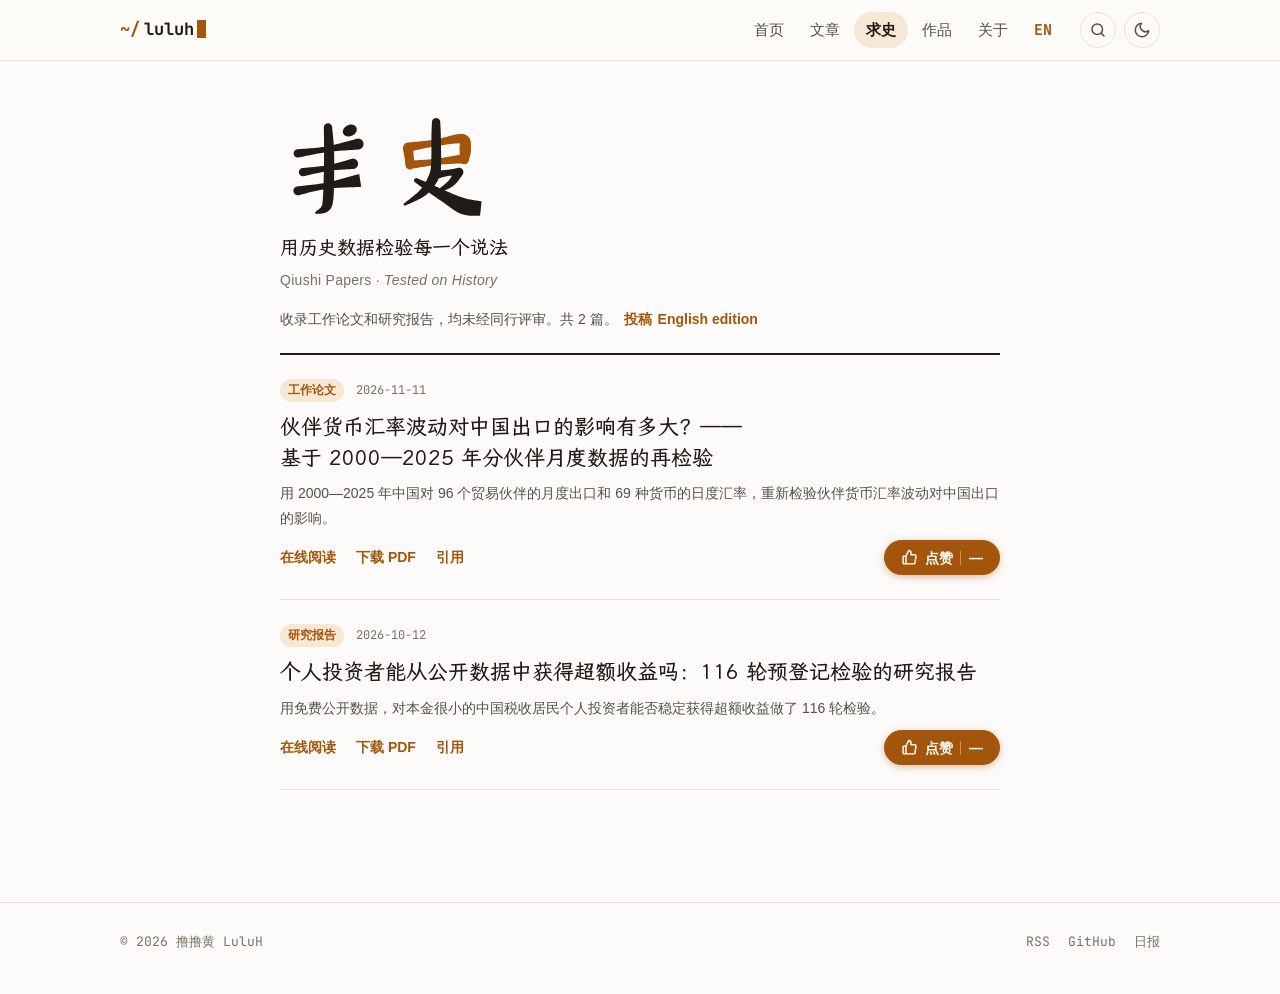
==== commit 70e109f6: "加投稿须知" ====
--- a/index.html
+++ b/index.html
@@ -19,11 +19,9 @@
         else if (/^#\/(homework|projects)/.test(h)) to = '/works/';
         location.replace(to);
       })();
-    })();</script><link rel="stylesheet" href="/_astro/_slug_.CyF2Y2DD.css"></head> <body> <a class="skip-link" href="#main">跳到正文</a> <header class="site-header"> <div class="wrap"> <a href="https://luluh.top/" class="logo mono" aria-label="撸撸黄 LuluH 首页"> <span class="prompt">~/</span>luluh<span class="cursor" aria-hidden="true"></span> </a> <nav class="nav mono" aria-label="主导航"> <a href="https://luluh.top/">首页</a><a href="https://luluh.top/blog/">文章</a><a href="https://qiushi.luluh.top/" aria-current="page">求史</a><a href="https://luluh.top/works/">作品</a><a href="https://luluh.top/about/">关于</a> <a class="nav-lang" href="https://qiushi.luluh.top/en/" hreflang="en" lang="en">EN</a> </nav> <div class="header-actions"> <button class="icon-btn" id="search-toggle" type="button" aria-label="搜索" aria-expanded="false" aria-controls="search-pop" title="搜索（/）"> <svg viewBox="0 0 24 24" fill="none" stroke="currentColor" stroke-width="2" stroke-linecap="round" stroke-linejoin="round"><circle cx="11" cy="11" r="7"></circle><path d="m20 20-3.5-3.5"></path></svg> </button> <button class="icon-btn" id="theme-toggle" type="button" aria-label="切换深色/浅色"> <svg class="theme-icon-moon" viewBox="0 0 24 24" fill="none" stroke="currentColor" stroke-width="2" stroke-linecap="round" stroke-linejoin="round"><path d="M21 12.8A9 9 0 1 1 11.2 3a7 7 0 0 0 9.8 9.8z"></path></svg> <svg class="theme-icon-sun" viewBox="0 0 24 24" fill="none" stroke="currentColor" stroke-width="2" stroke-linecap="round" stroke-linejoin="round"><circle cx="12" cy="12" r="4"></circle><path d="M12 2v2M12 20v2M4.9 4.9l1.4 1.4M17.7 17.7l1.4 1.4M2 12h2M20 12h2M4.9 19.1l1.4-1.4M17.7 6.3l1.4-1.4"></path></svg> </button> </div> </div> </header> <!-- 搜索：点页头的放大镜就在当前页弹出，不单开页面；Pagefind 第一次打开时才加载 --> <div class="search-pop" id="search-pop" hidden> <div class="search-backdrop" data-search-close></div> <div class="search-box" role="dialog" aria-modal="true" aria-label="搜索"> <div id="search"></div> <p class="search-hint mono">Esc 关闭 · 按 / 随时打开</p> </div> </div> <main id="main">  <div class="wrap-narrow"> <header class="journal-head"> <h1 class="journal-name"><svg class="qiushi-logo" viewBox="0 0 204 100" role="img" aria-label="求史" xmlns="http://www.w3.org/2000/svg"> <path fill="currentColor" d="M76.34 10.04 L76.62 10.84 L76.74 11.70 L76.69 12.59 L76.47 13.48 L76.10 14.37 L75.58 15.22 L74.91 16.02 L74.13 16.74 L73.25 17.37 L72.28 17.89 L71.26 18.30 L70.21 18.57 L69.15 18.70 L68.12 18.70 L67.13 18.55 L66.21 18.27 L65.38 17.86 L64.67 17.33 L64.09 16.69 L63.66 15.96 L63.38 15.16 L63.26 14.30 L63.31 13.41 L63.53 12.52 L63.90 11.63 L64.42 10.78 L65.09 9.98 L65.87 9.26 L66.75 8.63 L67.72 8.11 L68.74 7.70 L69.79 7.43 L70.85 7.30 L71.88 7.30 L72.87 7.45 L73.79 7.73 L74.62 8.14 L75.33 8.67 L75.91 9.31 Z M20.56 38.96 L21.68 38.74 L23.04 38.46 L24.63 38.14 L26.40 37.77 L28.33 37.37 L30.40 36.94 L32.57 36.50 L34.82 36.05 L37.12 35.61 L39.45 35.17 L41.77 34.76 L44.05 34.37 L46.28 34.02 L48.42 33.72 L50.59 33.45 L52.91 33.19 L55.34 32.95 L57.83 32.72 L60.37 32.50 L62.90 32.30 L65.40 32.12 L67.83 31.94 L70.15 31.78 L72.33 31.64 L74.33 31.50 L76.11 31.38 L77.63 31.27 L78.87 31.18 L80.18 30.78 L81.34 30.05 L82.28 29.05 L82.92 27.84 L83.23 26.50 L83.18 25.13 L82.78 23.82 L82.05 22.66 L81.05 21.72 L79.84 21.08 L78.50 20.77 L77.13 20.82 L75.92 21.14 L74.44 21.54 L72.71 22.02 L70.78 22.55 L68.68 23.13 L66.44 23.75 L64.10 24.38 L61.68 25.03 L59.23 25.66 L56.77 26.28 L54.34 26.86 L51.98 27.40 L49.71 27.88 L47.58 28.28 L45.46 28.63 L43.25 28.95 L40.96 29.23 L38.63 29.49 L36.29 29.73 L33.96 29.94 L31.68 30.12 L29.47 30.30 L27.37 30.45 L25.40 30.59 L23.60 30.71 L21.98 30.83 L20.59 30.94 L19.44 31.04 L18.43 31.32 L17.53 31.85 L16.80 32.60 L16.29 33.50 L16.03 34.52 L16.04 35.56 L16.32 36.57 L16.85 37.47 L17.60 38.20 L18.50 38.71 L19.52 38.97 Z M25.63 56.95 L26.64 56.73 L27.88 56.45 L29.32 56.11 L30.95 55.74 L32.71 55.33 L34.60 54.89 L36.57 54.44 L38.60 53.99 L40.67 53.54 L42.73 53.11 L44.77 52.70 L46.76 52.33 L48.66 51.99 L50.45 51.71 L52.23 51.47 L54.08 51.26 L55.99 51.07 L57.93 50.90 L59.89 50.74 L61.82 50.61 L63.72 50.49 L65.55 50.38 L67.30 50.29 L68.93 50.20 L70.43 50.13 L71.77 50.06 L72.92 49.99 L73.86 49.93 L75.11 49.53 L76.21 48.83 L77.09 47.87 L77.70 46.72 L77.98 45.44 L77.93 44.14 L77.53 42.89 L76.83 41.79 L75.87 40.91 L74.72 40.30 L73.44 40.02 L72.14 40.07 L71.22 40.34 L70.11 40.67 L68.83 41.06 L67.40 41.50 L65.83 41.98 L64.16 42.49 L62.41 43.01 L60.59 43.54 L58.72 44.07 L56.84 44.58 L54.96 45.07 L53.10 45.53 L51.29 45.94 L49.55 46.29 L47.77 46.60 L45.87 46.89 L43.88 47.16 L41.82 47.41 L39.72 47.64 L37.63 47.86 L35.56 48.06 L33.54 48.24 L31.62 48.41 L29.81 48.56 L28.15 48.70 L26.67 48.83 L25.40 48.95 L24.37 49.05 L23.37 49.35 L22.48 49.89 L21.76 50.65 L21.26 51.57 L21.02 52.59 L21.05 53.63 L21.35 54.63 L21.89 55.52 L22.65 56.24 L23.57 56.74 L24.59 56.98 Z M20.75 75.18 L21.87 74.92 L23.23 74.58 L24.79 74.18 L26.54 73.73 L28.44 73.23 L30.47 72.71 L32.61 72.18 L34.83 71.64 L37.11 71.11 L39.43 70.59 L41.75 70.11 L44.05 69.67 L46.31 69.28 L48.49 68.96 L50.74 68.69 L53.16 68.46 L55.71 68.25 L58.36 68.08 L61.06 67.92 L63.76 67.79 L66.44 67.68 L69.05 67.59 L71.55 67.50 L73.89 67.43 L76.05 67.36 L77.97 67.30 L79.62 67.24 L80.96 67.18 L79.04 54.82 L77.76 55.17 L76.18 55.60 L74.33 56.12 L72.25 56.70 L69.99 57.33 L67.58 58.00 L65.06 58.69 L62.46 59.40 L59.84 60.09 L57.21 60.78 L54.63 61.42 L52.12 62.03 L49.74 62.57 L47.51 63.04 L45.32 63.46 L43.04 63.85 L40.71 64.21 L38.36 64.56 L36.00 64.87 L33.67 65.17 L31.39 65.45 L29.19 65.70 L27.10 65.93 L25.15 66.15 L23.36 66.34 L21.76 66.52 L20.38 66.68 L19.25 66.82 L18.19 67.15 L17.26 67.75 L16.51 68.57 L16.00 69.56 L15.76 70.64 L15.82 71.75 L16.15 72.81 L16.75 73.74 L17.57 74.49 L18.56 75.00 L19.64 75.24 Z M45.01 10.21 L45.02 11.03 L45.03 12.01 L45.05 13.12 L45.08 14.37 L45.10 15.72 L45.12 17.16 L45.15 18.69 L45.17 20.27 L45.19 21.90 L45.21 23.55 L45.23 25.22 L45.24 26.88 L45.25 28.51 L45.25 30.11 L45.25 31.72 L45.25 33.38 L45.24 35.08 L45.24 36.82 L45.23 38.59 L45.22 40.38 L45.20 42.19 L45.19 44.01 L45.17 45.84 L45.14 47.67 L45.11 49.50 L45.08 51.32 L45.04 53.12 L45.00 54.90 L44.95 56.73 L44.91 58.62 L44.85 60.56 L44.80 62.52 L44.74 64.50 L44.68 66.46 L44.61 68.40 L44.54 70.28 L44.47 72.10 L44.39 73.83 L44.30 75.45 L44.22 76.93 L44.13 78.26 L44.03 79.42 L43.94 80.44 L43.85 81.32 L43.77 82.04 L43.71 82.61 L43.66 83.04 L43.62 83.34 L43.62 83.54 L43.63 83.67 L43.65 83.78 L43.66 83.93 L43.61 84.14 L43.50 84.44 L43.31 84.83 L43.14 85.20 L43.05 85.50 L42.92 85.82 L42.66 86.23 L42.30 86.68 L41.86 87.16 L41.36 87.65 L40.83 88.13 L40.27 88.61 L39.72 89.07 L39.19 89.50 L38.68 89.90 L38.21 90.26 L37.80 90.59 L37.48 90.86 L37.21 91.03 L36.98 91.27 L36.83 91.56 L36.76 91.88 L36.77 92.20 L36.86 92.52 L37.03 92.79 L37.27 93.02 L37.56 93.17 L37.88 93.24 L38.20 93.23 L38.52 93.14 L38.87 93.10 L39.32 93.08 L39.87 93.06 L40.51 93.03 L41.22 92.99 L41.99 92.94 L42.80 92.87 L43.64 92.76 L44.51 92.62 L45.39 92.42 L46.28 92.16 L47.18 91.81 L48.07 91.34 L48.86 90.80 L49.44 90.36 L49.92 89.99 L50.40 89.57 L50.90 89.07 L51.39 88.49 L51.85 87.82 L52.26 87.09 L52.61 86.32 L52.91 85.51 L53.16 84.68 L53.38 83.78 L53.59 82.82 L53.78 81.77 L53.97 80.58 L54.14 79.22 L54.30 77.71 L54.43 76.09 L54.53 74.36 L54.62 72.55 L54.70 70.67 L54.76 68.73 L54.81 66.75 L54.86 64.75 L54.89 62.75 L54.92 60.77 L54.95 58.82 L54.97 56.92 L55.00 55.10 L55.02 53.29 L55.04 51.45 L55.06 49.61 L55.06 47.75 L55.06 45.89 L55.06 44.04 L55.05 42.19 L55.03 40.35 L55.00 38.53 L54.97 36.74 L54.93 34.97 L54.87 33.24 L54.82 31.54 L54.75 29.89 L54.66 28.23 L54.56 26.53 L54.44 24.83 L54.30 23.12 L54.16 21.44 L54.01 19.79 L53.85 18.19 L53.70 16.66 L53.55 15.21 L53.41 13.86 L53.28 12.62 L53.16 11.52 L53.07 10.57 L52.99 9.79 L52.80 8.76 L52.35 7.82 L51.67 7.02 L50.81 6.43 L49.83 6.09 L48.79 6.01 L47.76 6.20 L46.82 6.65 L46.02 7.33 L45.43 8.19 L45.09 9.17 Z"></path> <g transform="translate(104 0)"> <path fill="var(--accent)" d="M17.04 30.62 L17.10 30.94 L17.18 31.34 L17.27 31.79 L17.37 32.31 L17.48 32.87 L17.60 33.46 L17.72 34.09 L17.85 34.74 L17.98 35.39 L18.10 36.05 L18.22 36.71 L18.33 37.35 L18.44 37.97 L18.53 38.56 L18.62 39.15 L18.71 39.77 L18.80 40.41 L18.89 41.07 L18.97 41.74 L19.05 42.40 L19.13 43.05 L19.20 43.69 L19.27 44.29 L19.34 44.85 L19.40 45.37 L19.45 45.83 L19.50 46.23 L19.53 46.56 L19.83 47.69 L20.41 48.72 L21.24 49.55 L22.25 50.15 L23.38 50.46 L24.56 50.47 L25.69 50.17 L26.72 49.59 L27.55 48.76 L28.15 47.75 L28.46 46.62 L28.47 45.44 L28.42 45.12 L28.37 44.72 L28.31 44.26 L28.24 43.74 L28.16 43.18 L28.08 42.58 L28.00 41.95 L27.91 41.29 L27.83 40.63 L27.74 39.97 L27.66 39.30 L27.59 38.66 L27.52 38.03 L27.47 37.44 L27.41 36.85 L27.36 36.22 L27.32 35.57 L27.27 34.91 L27.23 34.24 L27.19 33.57 L27.15 32.91 L27.12 32.27 L27.08 31.67 L27.05 31.10 L27.03 30.58 L27.00 30.11 L26.98 29.71 L26.96 29.38 L26.63 28.12 L25.99 26.98 L25.07 26.05 L23.94 25.39 L22.69 25.05 L21.38 25.04 L20.12 25.37 L18.98 26.01 L18.05 26.93 L17.39 28.06 L17.05 29.31 Z M22.68 33.45 L23.73 33.23 L25.01 32.95 L26.50 32.62 L28.17 32.25 L29.98 31.85 L31.92 31.43 L33.95 30.99 L36.05 30.54 L38.19 30.10 L40.34 29.66 L42.47 29.25 L44.56 28.86 L46.58 28.51 L48.51 28.21 L50.48 27.91 L52.55 27.57 L54.67 27.22 L56.82 26.87 L58.98 26.53 L61.11 26.21 L63.19 25.93 L65.19 25.68 L67.08 25.50 L68.81 25.38 L70.34 25.34 L71.61 25.39 L72.55 25.50 L73.04 25.65 L73.08 25.74 L72.81 25.69 L72.45 25.47 L72.16 25.20 L72.02 25.06 L71.96 25.13 L71.91 25.43 L71.86 25.92 L71.78 26.56 L71.68 27.33 L71.58 28.21 L71.50 29.21 L71.46 30.31 L71.51 31.32 L71.57 31.95 L71.62 32.46 L71.66 33.05 L71.68 33.72 L71.70 34.42 L71.70 35.16 L71.69 35.91 L71.68 36.65 L71.66 37.38 L71.63 38.08 L71.60 38.75 L71.58 39.38 L71.55 39.97 L71.53 40.45 L71.54 41.62 L71.86 42.76 L72.45 43.77 L73.29 44.59 L74.31 45.17 L75.45 45.47 L76.62 45.46 L77.76 45.14 L78.77 44.55 L79.59 43.71 L80.17 42.69 L80.47 41.55 L80.55 41.22 L80.67 40.82 L80.84 40.29 L81.03 39.66 L81.24 38.95 L81.46 38.18 L81.68 37.34 L81.90 36.46 L82.10 35.54 L82.27 34.58 L82.41 33.59 L82.50 32.57 L82.53 31.53 L82.49 30.68 L82.47 30.19 L82.47 29.69 L82.49 28.99 L82.53 28.14 L82.55 27.15 L82.54 26.04 L82.46 24.82 L82.25 23.48 L81.85 22.02 L81.14 20.47 L80.03 18.97 L78.53 17.70 L76.79 16.82 L74.96 16.35 L73.15 16.21 L71.37 16.29 L69.56 16.52 L67.69 16.86 L65.75 17.29 L63.74 17.79 L61.68 18.32 L59.59 18.89 L57.48 19.46 L55.38 20.02 L53.30 20.56 L51.28 21.04 L49.34 21.46 L47.49 21.79 L45.59 22.08 L43.56 22.35 L41.45 22.61 L39.29 22.86 L37.11 23.09 L34.94 23.31 L32.80 23.51 L30.73 23.70 L28.75 23.88 L26.90 24.04 L25.20 24.19 L23.69 24.33 L22.38 24.45 L21.32 24.55 L20.19 24.88 L19.18 25.49 L18.37 26.34 L17.81 27.37 L17.53 28.51 L17.55 29.68 L17.88 30.81 L18.49 31.82 L19.34 32.63 L20.37 33.19 L21.51 33.47 Z M24.46 49.97 L25.51 49.81 L26.80 49.59 L28.29 49.34 L29.96 49.05 L31.78 48.74 L33.73 48.41 L35.77 48.07 L37.87 47.73 L40.02 47.39 L42.17 47.06 L44.31 46.74 L46.40 46.46 L48.42 46.20 L50.34 45.98 L52.27 45.79 L54.30 45.62 L56.41 45.47 L58.56 45.32 L60.74 45.20 L62.91 45.08 L65.05 44.98 L67.12 44.88 L69.09 44.80 L70.94 44.72 L72.63 44.65 L74.15 44.59 L75.45 44.53 L76.52 44.47 L77.66 44.18 L78.68 43.61 L79.53 42.80 L80.13 41.79 L80.45 40.66 L80.47 39.48 L80.18 38.34 L79.61 37.32 L78.80 36.47 L77.79 35.87 L76.66 35.55 L75.48 35.53 L74.44 35.72 L73.15 35.96 L71.66 36.24 L70.00 36.56 L68.18 36.90 L66.24 37.27 L64.20 37.65 L62.10 38.03 L59.96 38.42 L57.81 38.79 L55.68 39.14 L53.59 39.47 L51.57 39.76 L49.66 40.02 L47.74 40.24 L45.71 40.45 L43.61 40.65 L41.45 40.83 L39.28 41.00 L37.11 41.16 L34.98 41.30 L32.92 41.44 L30.95 41.56 L29.11 41.67 L27.42 41.77 L25.90 41.87 L24.60 41.95 L23.54 42.03 L22.53 42.28 L21.62 42.79 L20.87 43.51 L20.33 44.41 L20.04 45.41 L20.03 46.46 L20.28 47.47 L20.79 48.38 L21.51 49.13 L22.41 49.67 L23.41 49.96 Z"></path> <path fill="currentColor" d="M45.00 5.00 L44.98 5.50 L44.95 6.06 L44.92 6.69 L44.89 7.39 L44.85 8.15 L44.81 8.98 L44.77 9.88 L44.72 10.84 L44.68 11.86 L44.64 12.96 L44.60 14.12 L44.56 15.35 L44.53 16.64 L44.50 18.01 L44.48 19.51 L44.47 21.19 L44.47 23.00 L44.47 24.91 L44.47 26.91 L44.48 28.96 L44.48 31.04 L44.48 33.11 L44.48 35.15 L44.46 37.12 L44.43 39.00 L44.39 40.76 L44.33 42.35 L44.25 43.79 L44.17 45.11 L44.09 46.33 L44.02 47.42 L43.95 48.38 L43.87 49.23 L43.78 49.97 L43.69 50.63 L43.58 51.21 L43.46 51.76 L43.32 52.30 L43.16 52.87 L42.96 53.49 L42.71 54.21 L42.40 55.04 L42.04 55.96 L41.64 56.93 L41.21 57.93 L40.74 58.96 L40.25 60.00 L39.73 61.05 L39.17 62.11 L38.58 63.17 L37.97 64.23 L37.32 65.28 L36.64 66.32 L35.92 67.34 L35.18 68.33 L34.41 69.28 L33.57 70.24 L32.58 71.27 L31.43 72.36 L30.18 73.48 L28.86 74.62 L27.49 75.76 L26.10 76.88 L24.73 77.96 L23.40 79.00 L22.14 79.97 L20.97 80.86 L19.93 81.67 L19.03 82.37 L18.33 82.95 L18.08 83.16 L17.89 83.43 L17.78 83.73 L17.75 84.06 L17.81 84.38 L17.95 84.67 L18.16 84.92 L18.43 85.11 L18.73 85.22 L19.06 85.25 L19.38 85.19 L19.67 85.05 L20.47 84.67 L21.46 84.21 L22.65 83.69 L23.99 83.10 L25.46 82.45 L27.02 81.75 L28.65 81.00 L30.31 80.21 L31.99 79.38 L33.65 78.51 L35.26 77.62 L36.81 76.68 L38.26 75.72 L39.59 74.72 L40.78 73.70 L41.91 72.66 L43.00 71.58 L44.03 70.47 L45.01 69.33 L45.95 68.18 L46.83 67.01 L47.66 65.84 L48.44 64.67 L49.17 63.50 L49.86 62.34 L50.49 61.19 L51.07 60.07 L51.60 58.96 L52.08 57.87 L52.49 56.81 L52.83 55.77 L53.10 54.74 L53.31 53.73 L53.46 52.73 L53.56 51.75 L53.62 50.78 L53.65 49.81 L53.67 48.82 L53.67 47.80 L53.68 46.71 L53.70 45.53 L53.75 44.21 L53.79 42.67 L53.82 40.95 L53.83 39.11 L53.83 37.16 L53.82 35.13 L53.80 33.06 L53.77 30.96 L53.73 28.87 L53.69 26.81 L53.65 24.81 L53.61 22.90 L53.57 21.10 L53.53 19.46 L53.50 17.99 L53.47 16.64 L53.44 15.35 L53.40 14.12 L53.36 12.96 L53.32 11.86 L53.28 10.84 L53.23 9.88 L53.19 8.98 L53.15 8.15 L53.11 7.39 L53.08 6.69 L53.05 6.06 L53.02 5.50 L53.00 5.00 L52.86 3.96 L52.46 3.00 L51.83 2.17 L51.00 1.54 L50.04 1.14 L49.00 1.00 L47.96 1.14 L47.00 1.54 L46.17 2.17 L45.54 3.00 L45.14 3.96 Z M47.67 59.94 L48.30 59.79 L49.08 59.59 L49.99 59.35 L51.02 59.07 L52.13 58.78 L53.30 58.47 L54.52 58.15 L55.76 57.84 L57.01 57.54 L58.22 57.25 L59.39 56.99 L60.49 56.77 L61.49 56.60 L62.37 56.48 L63.17 56.41 L63.96 56.38 L64.73 56.38 L65.48 56.42 L66.20 56.48 L66.89 56.56 L67.56 56.65 L68.19 56.76 L68.78 56.86 L69.34 56.97 L69.86 57.06 L70.34 57.14 L70.80 57.21 L71.19 57.25 L72.28 57.05 L73.29 56.58 L74.14 55.87 L74.77 54.96 L75.15 53.92 L75.25 52.81 L75.05 51.72 L74.58 50.71 L73.87 49.86 L72.96 49.23 L71.92 48.85 L70.81 48.75 L70.50 48.82 L70.13 48.91 L69.69 49.01 L69.18 49.13 L68.61 49.26 L67.99 49.39 L67.32 49.53 L66.60 49.68 L65.85 49.83 L65.07 49.97 L64.25 50.12 L63.40 50.26 L62.53 50.40 L61.63 50.52 L60.66 50.65 L59.59 50.77 L58.43 50.90 L57.21 51.03 L55.94 51.16 L54.64 51.29 L53.35 51.41 L52.08 51.53 L50.87 51.64 L49.72 51.75 L48.67 51.84 L47.73 51.93 L46.95 52.00 L46.33 52.06 L45.33 52.37 L44.45 52.92 L43.74 53.69 L43.25 54.61 L43.02 55.63 L43.06 56.67 L43.37 57.67 L43.92 58.55 L44.69 59.26 L45.61 59.75 L46.63 59.98 Z M67.47 50.63 L67.19 51.11 L66.85 51.70 L66.49 52.35 L66.10 53.05 L65.69 53.81 L65.25 54.60 L64.79 55.41 L64.32 56.23 L63.84 57.05 L63.35 57.85 L62.87 58.61 L62.40 59.32 L61.95 59.96 L61.53 60.53 L61.08 61.07 L60.54 61.66 L59.93 62.28 L59.26 62.93 L58.56 63.57 L57.83 64.22 L57.10 64.85 L56.37 65.47 L55.66 66.05 L54.99 66.61 L54.36 67.12 L53.79 67.58 L53.29 67.99 L52.89 68.34 L52.49 68.68 L52.20 69.12 L52.04 69.61 L52.00 70.13 L52.11 70.65 L52.34 71.11 L52.68 71.51 L53.12 71.80 L53.61 71.96 L54.13 72.00 L54.65 71.89 L55.11 71.66 L55.54 71.45 L56.07 71.21 L56.71 70.92 L57.45 70.59 L58.25 70.22 L59.12 69.83 L60.03 69.40 L60.97 68.93 L61.92 68.44 L62.88 67.92 L63.82 67.37 L64.74 66.78 L65.63 66.15 L66.47 65.47 L67.27 64.74 L68.04 63.96 L68.78 63.14 L69.49 62.29 L70.18 61.43 L70.83 60.57 L71.46 59.72 L72.05 58.89 L72.59 58.11 L73.10 57.38 L73.55 56.72 L73.94 56.16 L74.26 55.72 L74.53 55.37 L75.02 54.37 L75.24 53.29 L75.17 52.18 L74.82 51.13 L74.20 50.20 L73.37 49.47 L72.37 48.98 L71.29 48.76 L70.18 48.83 L69.13 49.18 L68.20 49.80 Z M28.88 62.95 L29.41 63.34 L30.05 63.80 L30.79 64.34 L31.62 64.95 L32.52 65.61 L33.49 66.31 L34.50 67.05 L35.56 67.82 L36.64 68.61 L37.74 69.40 L38.84 70.20 L39.93 70.98 L40.99 71.74 L42.02 72.48 L43.04 73.20 L44.07 73.93 L45.12 74.67 L46.19 75.43 L47.27 76.19 L48.37 76.95 L49.47 77.72 L50.58 78.50 L51.70 79.27 L52.82 80.04 L53.94 80.81 L55.07 81.57 L56.19 82.33 L57.28 83.06 L58.32 83.79 L59.34 84.53 L60.38 85.30 L61.44 86.09 L62.51 86.90 L63.61 87.71 L64.73 88.52 L65.88 89.32 L67.07 90.10 L68.29 90.85 L69.57 91.57 L70.89 92.24 L72.26 92.86 L73.72 93.41 L75.26 93.87 L76.84 94.23 L78.40 94.51 L79.95 94.70 L81.47 94.84 L82.95 94.93 L84.37 94.97 L85.72 94.99 L86.99 94.99 L88.15 94.98 L89.18 94.96 L90.06 94.95 L90.73 94.94 L91.28 94.96 L92.72 81.04 L91.97 80.92 L91.05 80.80 L90.08 80.67 L89.04 80.52 L87.94 80.37 L86.80 80.20 L85.63 80.03 L84.45 79.84 L83.27 79.64 L82.12 79.43 L81.03 79.22 L80.01 79.00 L79.10 78.79 L78.28 78.59 L77.45 78.38 L76.54 78.12 L75.58 77.83 L74.56 77.51 L73.51 77.15 L72.41 76.77 L71.27 76.36 L70.11 75.92 L68.92 75.45 L67.71 74.97 L66.47 74.47 L65.23 73.96 L63.97 73.45 L62.72 72.94 L61.52 72.44 L60.33 71.94 L59.13 71.43 L57.92 70.90 L56.71 70.37 L55.49 69.82 L54.28 69.28 L53.07 68.73 L51.86 68.18 L50.66 67.63 L49.47 67.09 L48.29 66.55 L47.12 66.03 L45.98 65.52 L44.82 65.01 L43.62 64.49 L42.40 63.95 L41.16 63.41 L39.92 62.87 L38.69 62.34 L37.50 61.82 L36.35 61.32 L35.25 60.84 L34.23 60.40 L33.29 59.99 L32.44 59.62 L31.72 59.31 L31.12 59.05 L30.57 58.82 L29.99 58.75 L29.41 58.83 L28.87 59.06 L28.40 59.42 L28.05 59.88 L27.82 60.43 L27.75 61.01 L27.83 61.59 L28.06 62.13 L28.42 62.60 Z"></path> </g> </svg></h1> <p class="journal-tagline">用历史数据检验每一个说法</p> <p class="journal-en">Qiushi Papers · <i>Tested on History</i></p> <p class="journal-desc">收录工作论文和研究报告，均未经同行评审。共 2 篇。<a href="/en/" lang="en">English edition</a></p> </header> <ol class="journal-list"> <li> <p class="jl-meta mono"> <span class="jl-kind">工作论文</span> <time datetime="2026-11-11T00:00:00.000Z">2026-11-11</time> </p> <h2><a href="/export-volatility-working-paper/">伙伴货币汇率波动对中国出口的影响有多大？——基于 2000—2025 年分伙伴月度数据的再检验</a></h2> <p class="jl-desc">用 2000—2025 年中国对 96 个贸易伙伴的月度出口和 69 种货币的日度汇率，重新检验伙伴货币汇率波动对中国出口的影响。</p> <div class="jl-row"> <p class="jl-links"> <a href="/export-volatility-working-paper/">在线阅读</a> <a href="https://luluh.top/api/dl/export-volatility-working-paper">下载 PDF</a> <a href="/export-volatility-working-paper/#cite">引用</a> </p> <button type="button" class="like-btn like-md " data-like-slug="export-volatility-working-paper" data-like-label="点赞" data-liked-label="已赞" aria-pressed="false" data-pagefind-ignore> <svg viewBox="0 0 24 24" aria-hidden="true"><path d="M7 10v11M7 10l4-8c1.7 0 3 1.3 3 3v3h5.2a2 2 0 0 1 2 2.3l-1.4 8A2 2 0 0 1 17.8 21H7m0-11H4a1 1 0 0 0-1 1v9a1 1 0 0 0 1 1h3" fill="none" stroke="currentColor" stroke-width="2" stroke-linecap="round" stroke-linejoin="round"></path></svg> <span class="like-label">点赞</span> <b class="like-n" data-like-count="export-volatility-working-paper">—</b> </button> <script type="module" src="/_astro/LikeButton.astro_astro_type_script_index_0_lang.DEI4GsMM.js"></script> </div> <p class="stats-line jl-stats" data-stats-for="export-volatility-working-paper" hidden>
-打开 <b data-stat="view">0</b> 次 · 下载 <b data-stat="download">0</b> 次
-<span data-stat-if="bot"> · 其中 AI 和搜索引擎 <b data-stat="bot">0</b> 次（<span data-stat="bots"></span>）</span></p><script type="module" src="/_astro/StatsLine.astro_astro_type_script_index_0_lang.OAVs2UPI.js"></script> </li><li> <p class="jl-meta mono"> <span class="jl-kind">研究报告</span> <time datetime="2026-10-12T00:00:00.000Z">2026-10-12</time> </p> <h2><a href="/116-rounds-report/">个人投资者能从公开数据中获得超额收益吗：116 轮预登记检验的研究报告</a></h2> <p class="jl-desc">用免费公开数据，对本金很小的中国税收居民个人投资者能否稳定获得超额收益做了 116 轮检验。</p> <div class="jl-row"> <p class="jl-links"> <a href="/116-rounds-report/">在线阅读</a> <a href="https://luluh.top/api/dl/116-rounds-report">下载 PDF</a> <a href="/116-rounds-report/#cite">引用</a> </p> <button type="button" class="like-btn like-md " data-like-slug="116-rounds-report" data-like-label="点赞" data-liked-label="已赞" aria-pressed="false" data-pagefind-ignore> <svg viewBox="0 0 24 24" aria-hidden="true"><path d="M7 10v11M7 10l4-8c1.7 0 3 1.3 3 3v3h5.2a2 2 0 0 1 2 2.3l-1.4 8A2 2 0 0 1 17.8 21H7m0-11H4a1 1 0 0 0-1 1v9a1 1 0 0 0 1 1h3" fill="none" stroke="currentColor" stroke-width="2" stroke-linecap="round" stroke-linejoin="round"></path></svg> <span class="like-label">点赞</span> <b class="like-n" data-like-count="116-rounds-report">—</b> </button>  </div> <p class="stats-line jl-stats" data-stats-for="116-rounds-report" hidden>
-打开 <b data-stat="view">0</b> 次 · 下载 <b data-stat="download">0</b> 次
-<span data-stat-if="bot"> · 其中 AI 和搜索引擎 <b data-stat="bot">0</b> 次（<span data-stat="bots"></span>）</span></p> </li> </ol> </div>  </main> <footer class="site-footer"> <div class="wrap mono"> <span>© 2026 撸撸黄 LuluH</span> <span class="footer-links"> <a href="https://luluh.top/rss.xml">RSS</a> <a href="https://github.com/bearkid6" rel="me noopener" target="_blank">GitHub</a> <a href="https://news.luluh.top/">日报</a> </span> </div> </footer> <script>(function(){const searchCfg = {"main":"https://luluh.top","journal":"https://qiushi.luluh.top/","en":false};
+    })();</script><link rel="stylesheet" href="/_astro/_slug_.CM2nfLHI.css"></head> <body> <a class="skip-link" href="#main">跳到正文</a> <header class="site-header"> <div class="wrap"> <a href="https://luluh.top/" class="logo mono" aria-label="撸撸黄 LuluH 首页"> <span class="prompt">~/</span>luluh<span class="cursor" aria-hidden="true"></span> </a> <nav class="nav mono" aria-label="主导航"> <a href="https://luluh.top/">首页</a><a href="https://luluh.top/blog/">文章</a><a href="https://qiushi.luluh.top/" aria-current="page">求史</a><a href="https://luluh.top/works/">作品</a><a href="https://luluh.top/about/">关于</a> <a class="nav-lang" href="https://qiushi.luluh.top/en/" hreflang="en" lang="en">EN</a> </nav> <div class="header-actions"> <button class="icon-btn" id="search-toggle" type="button" aria-label="搜索" aria-expanded="false" aria-controls="search-pop" title="搜索（/）"> <svg viewBox="0 0 24 24" fill="none" stroke="currentColor" stroke-width="2" stroke-linecap="round" stroke-linejoin="round"><circle cx="11" cy="11" r="7"></circle><path d="m20 20-3.5-3.5"></path></svg> </button> <button class="icon-btn" id="theme-toggle" type="button" aria-label="切换深色/浅色"> <svg class="theme-icon-moon" viewBox="0 0 24 24" fill="none" stroke="currentColor" stroke-width="2" stroke-linecap="round" stroke-linejoin="round"><path d="M21 12.8A9 9 0 1 1 11.2 3a7 7 0 0 0 9.8 9.8z"></path></svg> <svg class="theme-icon-sun" viewBox="0 0 24 24" fill="none" stroke="currentColor" stroke-width="2" stroke-linecap="round" stroke-linejoin="round"><circle cx="12" cy="12" r="4"></circle><path d="M12 2v2M12 20v2M4.9 4.9l1.4 1.4M17.7 17.7l1.4 1.4M2 12h2M20 12h2M4.9 19.1l1.4-1.4M17.7 6.3l1.4-1.4"></path></svg> </button> </div> </div> </header> <!-- 搜索：点页头的放大镜就在当前页弹出，不单开页面；Pagefind 第一次打开时才加载 --> <div class="search-pop" id="search-pop" hidden> <div class="search-backdrop" data-search-close></div> <div class="search-box" role="dialog" aria-modal="true" aria-label="搜索"> <div id="search"></div> <p class="search-hint mono">Esc 关闭 · 按 / 随时打开</p> </div> </div> <main id="main">  <div class="wrap-narrow"> <header class="journal-head"> <h1 class="journal-name"><svg class="qiushi-logo" viewBox="0 0 204 100" role="img" aria-label="求史" xmlns="http://www.w3.org/2000/svg"> <path fill="currentColor" d="M76.34 10.04 L76.62 10.84 L76.74 11.70 L76.69 12.59 L76.47 13.48 L76.10 14.37 L75.58 15.22 L74.91 16.02 L74.13 16.74 L73.25 17.37 L72.28 17.89 L71.26 18.30 L70.21 18.57 L69.15 18.70 L68.12 18.70 L67.13 18.55 L66.21 18.27 L65.38 17.86 L64.67 17.33 L64.09 16.69 L63.66 15.96 L63.38 15.16 L63.26 14.30 L63.31 13.41 L63.53 12.52 L63.90 11.63 L64.42 10.78 L65.09 9.98 L65.87 9.26 L66.75 8.63 L67.72 8.11 L68.74 7.70 L69.79 7.43 L70.85 7.30 L71.88 7.30 L72.87 7.45 L73.79 7.73 L74.62 8.14 L75.33 8.67 L75.91 9.31 Z M20.56 38.96 L21.68 38.74 L23.04 38.46 L24.63 38.14 L26.40 37.77 L28.33 37.37 L30.40 36.94 L32.57 36.50 L34.82 36.05 L37.12 35.61 L39.45 35.17 L41.77 34.76 L44.05 34.37 L46.28 34.02 L48.42 33.72 L50.59 33.45 L52.91 33.19 L55.34 32.95 L57.83 32.72 L60.37 32.50 L62.90 32.30 L65.40 32.12 L67.83 31.94 L70.15 31.78 L72.33 31.64 L74.33 31.50 L76.11 31.38 L77.63 31.27 L78.87 31.18 L80.18 30.78 L81.34 30.05 L82.28 29.05 L82.92 27.84 L83.23 26.50 L83.18 25.13 L82.78 23.82 L82.05 22.66 L81.05 21.72 L79.84 21.08 L78.50 20.77 L77.13 20.82 L75.92 21.14 L74.44 21.54 L72.71 22.02 L70.78 22.55 L68.68 23.13 L66.44 23.75 L64.10 24.38 L61.68 25.03 L59.23 25.66 L56.77 26.28 L54.34 26.86 L51.98 27.40 L49.71 27.88 L47.58 28.28 L45.46 28.63 L43.25 28.95 L40.96 29.23 L38.63 29.49 L36.29 29.73 L33.96 29.94 L31.68 30.12 L29.47 30.30 L27.37 30.45 L25.40 30.59 L23.60 30.71 L21.98 30.83 L20.59 30.94 L19.44 31.04 L18.43 31.32 L17.53 31.85 L16.80 32.60 L16.29 33.50 L16.03 34.52 L16.04 35.56 L16.32 36.57 L16.85 37.47 L17.60 38.20 L18.50 38.71 L19.52 38.97 Z M25.63 56.95 L26.64 56.73 L27.88 56.45 L29.32 56.11 L30.95 55.74 L32.71 55.33 L34.60 54.89 L36.57 54.44 L38.60 53.99 L40.67 53.54 L42.73 53.11 L44.77 52.70 L46.76 52.33 L48.66 51.99 L50.45 51.71 L52.23 51.47 L54.08 51.26 L55.99 51.07 L57.93 50.90 L59.89 50.74 L61.82 50.61 L63.72 50.49 L65.55 50.38 L67.30 50.29 L68.93 50.20 L70.43 50.13 L71.77 50.06 L72.92 49.99 L73.86 49.93 L75.11 49.53 L76.21 48.83 L77.09 47.87 L77.70 46.72 L77.98 45.44 L77.93 44.14 L77.53 42.89 L76.83 41.79 L75.87 40.91 L74.72 40.30 L73.44 40.02 L72.14 40.07 L71.22 40.34 L70.11 40.67 L68.83 41.06 L67.40 41.50 L65.83 41.98 L64.16 42.49 L62.41 43.01 L60.59 43.54 L58.72 44.07 L56.84 44.58 L54.96 45.07 L53.10 45.53 L51.29 45.94 L49.55 46.29 L47.77 46.60 L45.87 46.89 L43.88 47.16 L41.82 47.41 L39.72 47.64 L37.63 47.86 L35.56 48.06 L33.54 48.24 L31.62 48.41 L29.81 48.56 L28.15 48.70 L26.67 48.83 L25.40 48.95 L24.37 49.05 L23.37 49.35 L22.48 49.89 L21.76 50.65 L21.26 51.57 L21.02 52.59 L21.05 53.63 L21.35 54.63 L21.89 55.52 L22.65 56.24 L23.57 56.74 L24.59 56.98 Z M20.75 75.18 L21.87 74.92 L23.23 74.58 L24.79 74.18 L26.54 73.73 L28.44 73.23 L30.47 72.71 L32.61 72.18 L34.83 71.64 L37.11 71.11 L39.43 70.59 L41.75 70.11 L44.05 69.67 L46.31 69.28 L48.49 68.96 L50.74 68.69 L53.16 68.46 L55.71 68.25 L58.36 68.08 L61.06 67.92 L63.76 67.79 L66.44 67.68 L69.05 67.59 L71.55 67.50 L73.89 67.43 L76.05 67.36 L77.97 67.30 L79.62 67.24 L80.96 67.18 L79.04 54.82 L77.76 55.17 L76.18 55.60 L74.33 56.12 L72.25 56.70 L69.99 57.33 L67.58 58.00 L65.06 58.69 L62.46 59.40 L59.84 60.09 L57.21 60.78 L54.63 61.42 L52.12 62.03 L49.74 62.57 L47.51 63.04 L45.32 63.46 L43.04 63.85 L40.71 64.21 L38.36 64.56 L36.00 64.87 L33.67 65.17 L31.39 65.45 L29.19 65.70 L27.10 65.93 L25.15 66.15 L23.36 66.34 L21.76 66.52 L20.38 66.68 L19.25 66.82 L18.19 67.15 L17.26 67.75 L16.51 68.57 L16.00 69.56 L15.76 70.64 L15.82 71.75 L16.15 72.81 L16.75 73.74 L17.57 74.49 L18.56 75.00 L19.64 75.24 Z M45.01 10.21 L45.02 11.03 L45.03 12.01 L45.05 13.12 L45.08 14.37 L45.10 15.72 L45.12 17.16 L45.15 18.69 L45.17 20.27 L45.19 21.90 L45.21 23.55 L45.23 25.22 L45.24 26.88 L45.25 28.51 L45.25 30.11 L45.25 31.72 L45.25 33.38 L45.24 35.08 L45.24 36.82 L45.23 38.59 L45.22 40.38 L45.20 42.19 L45.19 44.01 L45.17 45.84 L45.14 47.67 L45.11 49.50 L45.08 51.32 L45.04 53.12 L45.00 54.90 L44.95 56.73 L44.91 58.62 L44.85 60.56 L44.80 62.52 L44.74 64.50 L44.68 66.46 L44.61 68.40 L44.54 70.28 L44.47 72.10 L44.39 73.83 L44.30 75.45 L44.22 76.93 L44.13 78.26 L44.03 79.42 L43.94 80.44 L43.85 81.32 L43.77 82.04 L43.71 82.61 L43.66 83.04 L43.62 83.34 L43.62 83.54 L43.63 83.67 L43.65 83.78 L43.66 83.93 L43.61 84.14 L43.50 84.44 L43.31 84.83 L43.14 85.20 L43.05 85.50 L42.92 85.82 L42.66 86.23 L42.30 86.68 L41.86 87.16 L41.36 87.65 L40.83 88.13 L40.27 88.61 L39.72 89.07 L39.19 89.50 L38.68 89.90 L38.21 90.26 L37.80 90.59 L37.48 90.86 L37.21 91.03 L36.98 91.27 L36.83 91.56 L36.76 91.88 L36.77 92.20 L36.86 92.52 L37.03 92.79 L37.27 93.02 L37.56 93.17 L37.88 93.24 L38.20 93.23 L38.52 93.14 L38.87 93.10 L39.32 93.08 L39.87 93.06 L40.51 93.03 L41.22 92.99 L41.99 92.94 L42.80 92.87 L43.64 92.76 L44.51 92.62 L45.39 92.42 L46.28 92.16 L47.18 91.81 L48.07 91.34 L48.86 90.80 L49.44 90.36 L49.92 89.99 L50.40 89.57 L50.90 89.07 L51.39 88.49 L51.85 87.82 L52.26 87.09 L52.61 86.32 L52.91 85.51 L53.16 84.68 L53.38 83.78 L53.59 82.82 L53.78 81.77 L53.97 80.58 L54.14 79.22 L54.30 77.71 L54.43 76.09 L54.53 74.36 L54.62 72.55 L54.70 70.67 L54.76 68.73 L54.81 66.75 L54.86 64.75 L54.89 62.75 L54.92 60.77 L54.95 58.82 L54.97 56.92 L55.00 55.10 L55.02 53.29 L55.04 51.45 L55.06 49.61 L55.06 47.75 L55.06 45.89 L55.06 44.04 L55.05 42.19 L55.03 40.35 L55.00 38.53 L54.97 36.74 L54.93 34.97 L54.87 33.24 L54.82 31.54 L54.75 29.89 L54.66 28.23 L54.56 26.53 L54.44 24.83 L54.30 23.12 L54.16 21.44 L54.01 19.79 L53.85 18.19 L53.70 16.66 L53.55 15.21 L53.41 13.86 L53.28 12.62 L53.16 11.52 L53.07 10.57 L52.99 9.79 L52.80 8.76 L52.35 7.82 L51.67 7.02 L50.81 6.43 L49.83 6.09 L48.79 6.01 L47.76 6.20 L46.82 6.65 L46.02 7.33 L45.43 8.19 L45.09 9.17 Z"></path> <g transform="translate(104 0)"> <path fill="var(--accent)" d="M17.04 30.62 L17.10 30.94 L17.18 31.34 L17.27 31.79 L17.37 32.31 L17.48 32.87 L17.60 33.46 L17.72 34.09 L17.85 34.74 L17.98 35.39 L18.10 36.05 L18.22 36.71 L18.33 37.35 L18.44 37.97 L18.53 38.56 L18.62 39.15 L18.71 39.77 L18.80 40.41 L18.89 41.07 L18.97 41.74 L19.05 42.40 L19.13 43.05 L19.20 43.69 L19.27 44.29 L19.34 44.85 L19.40 45.37 L19.45 45.83 L19.50 46.23 L19.53 46.56 L19.83 47.69 L20.41 48.72 L21.24 49.55 L22.25 50.15 L23.38 50.46 L24.56 50.47 L25.69 50.17 L26.72 49.59 L27.55 48.76 L28.15 47.75 L28.46 46.62 L28.47 45.44 L28.42 45.12 L28.37 44.72 L28.31 44.26 L28.24 43.74 L28.16 43.18 L28.08 42.58 L28.00 41.95 L27.91 41.29 L27.83 40.63 L27.74 39.97 L27.66 39.30 L27.59 38.66 L27.52 38.03 L27.47 37.44 L27.41 36.85 L27.36 36.22 L27.32 35.57 L27.27 34.91 L27.23 34.24 L27.19 33.57 L27.15 32.91 L27.12 32.27 L27.08 31.67 L27.05 31.10 L27.03 30.58 L27.00 30.11 L26.98 29.71 L26.96 29.38 L26.63 28.12 L25.99 26.98 L25.07 26.05 L23.94 25.39 L22.69 25.05 L21.38 25.04 L20.12 25.37 L18.98 26.01 L18.05 26.93 L17.39 28.06 L17.05 29.31 Z M22.68 33.45 L23.73 33.23 L25.01 32.95 L26.50 32.62 L28.17 32.25 L29.98 31.85 L31.92 31.43 L33.95 30.99 L36.05 30.54 L38.19 30.10 L40.34 29.66 L42.47 29.25 L44.56 28.86 L46.58 28.51 L48.51 28.21 L50.48 27.91 L52.55 27.57 L54.67 27.22 L56.82 26.87 L58.98 26.53 L61.11 26.21 L63.19 25.93 L65.19 25.68 L67.08 25.50 L68.81 25.38 L70.34 25.34 L71.61 25.39 L72.55 25.50 L73.04 25.65 L73.08 25.74 L72.81 25.69 L72.45 25.47 L72.16 25.20 L72.02 25.06 L71.96 25.13 L71.91 25.43 L71.86 25.92 L71.78 26.56 L71.68 27.33 L71.58 28.21 L71.50 29.21 L71.46 30.31 L71.51 31.32 L71.57 31.95 L71.62 32.46 L71.66 33.05 L71.68 33.72 L71.70 34.42 L71.70 35.16 L71.69 35.91 L71.68 36.65 L71.66 37.38 L71.63 38.08 L71.60 38.75 L71.58 39.38 L71.55 39.97 L71.53 40.45 L71.54 41.62 L71.86 42.76 L72.45 43.77 L73.29 44.59 L74.31 45.17 L75.45 45.47 L76.62 45.46 L77.76 45.14 L78.77 44.55 L79.59 43.71 L80.17 42.69 L80.47 41.55 L80.55 41.22 L80.67 40.82 L80.84 40.29 L81.03 39.66 L81.24 38.95 L81.46 38.18 L81.68 37.34 L81.90 36.46 L82.10 35.54 L82.27 34.58 L82.41 33.59 L82.50 32.57 L82.53 31.53 L82.49 30.68 L82.47 30.19 L82.47 29.69 L82.49 28.99 L82.53 28.14 L82.55 27.15 L82.54 26.04 L82.46 24.82 L82.25 23.48 L81.85 22.02 L81.14 20.47 L80.03 18.97 L78.53 17.70 L76.79 16.82 L74.96 16.35 L73.15 16.21 L71.37 16.29 L69.56 16.52 L67.69 16.86 L65.75 17.29 L63.74 17.79 L61.68 18.32 L59.59 18.89 L57.48 19.46 L55.38 20.02 L53.30 20.56 L51.28 21.04 L49.34 21.46 L47.49 21.79 L45.59 22.08 L43.56 22.35 L41.45 22.61 L39.29 22.86 L37.11 23.09 L34.94 23.31 L32.80 23.51 L30.73 23.70 L28.75 23.88 L26.90 24.04 L25.20 24.19 L23.69 24.33 L22.38 24.45 L21.32 24.55 L20.19 24.88 L19.18 25.49 L18.37 26.34 L17.81 27.37 L17.53 28.51 L17.55 29.68 L17.88 30.81 L18.49 31.82 L19.34 32.63 L20.37 33.19 L21.51 33.47 Z M24.46 49.97 L25.51 49.81 L26.80 49.59 L28.29 49.34 L29.96 49.05 L31.78 48.74 L33.73 48.41 L35.77 48.07 L37.87 47.73 L40.02 47.39 L42.17 47.06 L44.31 46.74 L46.40 46.46 L48.42 46.20 L50.34 45.98 L52.27 45.79 L54.30 45.62 L56.41 45.47 L58.56 45.32 L60.74 45.20 L62.91 45.08 L65.05 44.98 L67.12 44.88 L69.09 44.80 L70.94 44.72 L72.63 44.65 L74.15 44.59 L75.45 44.53 L76.52 44.47 L77.66 44.18 L78.68 43.61 L79.53 42.80 L80.13 41.79 L80.45 40.66 L80.47 39.48 L80.18 38.34 L79.61 37.32 L78.80 36.47 L77.79 35.87 L76.66 35.55 L75.48 35.53 L74.44 35.72 L73.15 35.96 L71.66 36.24 L70.00 36.56 L68.18 36.90 L66.24 37.27 L64.20 37.65 L62.10 38.03 L59.96 38.42 L57.81 38.79 L55.68 39.14 L53.59 39.47 L51.57 39.76 L49.66 40.02 L47.74 40.24 L45.71 40.45 L43.61 40.65 L41.45 40.83 L39.28 41.00 L37.11 41.16 L34.98 41.30 L32.92 41.44 L30.95 41.56 L29.11 41.67 L27.42 41.77 L25.90 41.87 L24.60 41.95 L23.54 42.03 L22.53 42.28 L21.62 42.79 L20.87 43.51 L20.33 44.41 L20.04 45.41 L20.03 46.46 L20.28 47.47 L20.79 48.38 L21.51 49.13 L22.41 49.67 L23.41 49.96 Z"></path> <path fill="currentColor" d="M45.00 5.00 L44.98 5.50 L44.95 6.06 L44.92 6.69 L44.89 7.39 L44.85 8.15 L44.81 8.98 L44.77 9.88 L44.72 10.84 L44.68 11.86 L44.64 12.96 L44.60 14.12 L44.56 15.35 L44.53 16.64 L44.50 18.01 L44.48 19.51 L44.47 21.19 L44.47 23.00 L44.47 24.91 L44.47 26.91 L44.48 28.96 L44.48 31.04 L44.48 33.11 L44.48 35.15 L44.46 37.12 L44.43 39.00 L44.39 40.76 L44.33 42.35 L44.25 43.79 L44.17 45.11 L44.09 46.33 L44.02 47.42 L43.95 48.38 L43.87 49.23 L43.78 49.97 L43.69 50.63 L43.58 51.21 L43.46 51.76 L43.32 52.30 L43.16 52.87 L42.96 53.49 L42.71 54.21 L42.40 55.04 L42.04 55.96 L41.64 56.93 L41.21 57.93 L40.74 58.96 L40.25 60.00 L39.73 61.05 L39.17 62.11 L38.58 63.17 L37.97 64.23 L37.32 65.28 L36.64 66.32 L35.92 67.34 L35.18 68.33 L34.41 69.28 L33.57 70.24 L32.58 71.27 L31.43 72.36 L30.18 73.48 L28.86 74.62 L27.49 75.76 L26.10 76.88 L24.73 77.96 L23.40 79.00 L22.14 79.97 L20.97 80.86 L19.93 81.67 L19.03 82.37 L18.33 82.95 L18.08 83.16 L17.89 83.43 L17.78 83.73 L17.75 84.06 L17.81 84.38 L17.95 84.67 L18.16 84.92 L18.43 85.11 L18.73 85.22 L19.06 85.25 L19.38 85.19 L19.67 85.05 L20.47 84.67 L21.46 84.21 L22.65 83.69 L23.99 83.10 L25.46 82.45 L27.02 81.75 L28.65 81.00 L30.31 80.21 L31.99 79.38 L33.65 78.51 L35.26 77.62 L36.81 76.68 L38.26 75.72 L39.59 74.72 L40.78 73.70 L41.91 72.66 L43.00 71.58 L44.03 70.47 L45.01 69.33 L45.95 68.18 L46.83 67.01 L47.66 65.84 L48.44 64.67 L49.17 63.50 L49.86 62.34 L50.49 61.19 L51.07 60.07 L51.60 58.96 L52.08 57.87 L52.49 56.81 L52.83 55.77 L53.10 54.74 L53.31 53.73 L53.46 52.73 L53.56 51.75 L53.62 50.78 L53.65 49.81 L53.67 48.82 L53.67 47.80 L53.68 46.71 L53.70 45.53 L53.75 44.21 L53.79 42.67 L53.82 40.95 L53.83 39.11 L53.83 37.16 L53.82 35.13 L53.80 33.06 L53.77 30.96 L53.73 28.87 L53.69 26.81 L53.65 24.81 L53.61 22.90 L53.57 21.10 L53.53 19.46 L53.50 17.99 L53.47 16.64 L53.44 15.35 L53.40 14.12 L53.36 12.96 L53.32 11.86 L53.28 10.84 L53.23 9.88 L53.19 8.98 L53.15 8.15 L53.11 7.39 L53.08 6.69 L53.05 6.06 L53.02 5.50 L53.00 5.00 L52.86 3.96 L52.46 3.00 L51.83 2.17 L51.00 1.54 L50.04 1.14 L49.00 1.00 L47.96 1.14 L47.00 1.54 L46.17 2.17 L45.54 3.00 L45.14 3.96 Z M47.67 59.94 L48.30 59.79 L49.08 59.59 L49.99 59.35 L51.02 59.07 L52.13 58.78 L53.30 58.47 L54.52 58.15 L55.76 57.84 L57.01 57.54 L58.22 57.25 L59.39 56.99 L60.49 56.77 L61.49 56.60 L62.37 56.48 L63.17 56.41 L63.96 56.38 L64.73 56.38 L65.48 56.42 L66.20 56.48 L66.89 56.56 L67.56 56.65 L68.19 56.76 L68.78 56.86 L69.34 56.97 L69.86 57.06 L70.34 57.14 L70.80 57.21 L71.19 57.25 L72.28 57.05 L73.29 56.58 L74.14 55.87 L74.77 54.96 L75.15 53.92 L75.25 52.81 L75.05 51.72 L74.58 50.71 L73.87 49.86 L72.96 49.23 L71.92 48.85 L70.81 48.75 L70.50 48.82 L70.13 48.91 L69.69 49.01 L69.18 49.13 L68.61 49.26 L67.99 49.39 L67.32 49.53 L66.60 49.68 L65.85 49.83 L65.07 49.97 L64.25 50.12 L63.40 50.26 L62.53 50.40 L61.63 50.52 L60.66 50.65 L59.59 50.77 L58.43 50.90 L57.21 51.03 L55.94 51.16 L54.64 51.29 L53.35 51.41 L52.08 51.53 L50.87 51.64 L49.72 51.75 L48.67 51.84 L47.73 51.93 L46.95 52.00 L46.33 52.06 L45.33 52.37 L44.45 52.92 L43.74 53.69 L43.25 54.61 L43.02 55.63 L43.06 56.67 L43.37 57.67 L43.92 58.55 L44.69 59.26 L45.61 59.75 L46.63 59.98 Z M67.47 50.63 L67.19 51.11 L66.85 51.70 L66.49 52.35 L66.10 53.05 L65.69 53.81 L65.25 54.60 L64.79 55.41 L64.32 56.23 L63.84 57.05 L63.35 57.85 L62.87 58.61 L62.40 59.32 L61.95 59.96 L61.53 60.53 L61.08 61.07 L60.54 61.66 L59.93 62.28 L59.26 62.93 L58.56 63.57 L57.83 64.22 L57.10 64.85 L56.37 65.47 L55.66 66.05 L54.99 66.61 L54.36 67.12 L53.79 67.58 L53.29 67.99 L52.89 68.34 L52.49 68.68 L52.20 69.12 L52.04 69.61 L52.00 70.13 L52.11 70.65 L52.34 71.11 L52.68 71.51 L53.12 71.80 L53.61 71.96 L54.13 72.00 L54.65 71.89 L55.11 71.66 L55.54 71.45 L56.07 71.21 L56.71 70.92 L57.45 70.59 L58.25 70.22 L59.12 69.83 L60.03 69.40 L60.97 68.93 L61.92 68.44 L62.88 67.92 L63.82 67.37 L64.74 66.78 L65.63 66.15 L66.47 65.47 L67.27 64.74 L68.04 63.96 L68.78 63.14 L69.49 62.29 L70.18 61.43 L70.83 60.57 L71.46 59.72 L72.05 58.89 L72.59 58.11 L73.10 57.38 L73.55 56.72 L73.94 56.16 L74.26 55.72 L74.53 55.37 L75.02 54.37 L75.24 53.29 L75.17 52.18 L74.82 51.13 L74.20 50.20 L73.37 49.47 L72.37 48.98 L71.29 48.76 L70.18 48.83 L69.13 49.18 L68.20 49.80 Z M28.88 62.95 L29.41 63.34 L30.05 63.80 L30.79 64.34 L31.62 64.95 L32.52 65.61 L33.49 66.31 L34.50 67.05 L35.56 67.82 L36.64 68.61 L37.74 69.40 L38.84 70.20 L39.93 70.98 L40.99 71.74 L42.02 72.48 L43.04 73.20 L44.07 73.93 L45.12 74.67 L46.19 75.43 L47.27 76.19 L48.37 76.95 L49.47 77.72 L50.58 78.50 L51.70 79.27 L52.82 80.04 L53.94 80.81 L55.07 81.57 L56.19 82.33 L57.28 83.06 L58.32 83.79 L59.34 84.53 L60.38 85.30 L61.44 86.09 L62.51 86.90 L63.61 87.71 L64.73 88.52 L65.88 89.32 L67.07 90.10 L68.29 90.85 L69.57 91.57 L70.89 92.24 L72.26 92.86 L73.72 93.41 L75.26 93.87 L76.84 94.23 L78.40 94.51 L79.95 94.70 L81.47 94.84 L82.95 94.93 L84.37 94.97 L85.72 94.99 L86.99 94.99 L88.15 94.98 L89.18 94.96 L90.06 94.95 L90.73 94.94 L91.28 94.96 L92.72 81.04 L91.97 80.92 L91.05 80.80 L90.08 80.67 L89.04 80.52 L87.94 80.37 L86.80 80.20 L85.63 80.03 L84.45 79.84 L83.27 79.64 L82.12 79.43 L81.03 79.22 L80.01 79.00 L79.10 78.79 L78.28 78.59 L77.45 78.38 L76.54 78.12 L75.58 77.83 L74.56 77.51 L73.51 77.15 L72.41 76.77 L71.27 76.36 L70.11 75.92 L68.92 75.45 L67.71 74.97 L66.47 74.47 L65.23 73.96 L63.97 73.45 L62.72 72.94 L61.52 72.44 L60.33 71.94 L59.13 71.43 L57.92 70.90 L56.71 70.37 L55.49 69.82 L54.28 69.28 L53.07 68.73 L51.86 68.18 L50.66 67.63 L49.47 67.09 L48.29 66.55 L47.12 66.03 L45.98 65.52 L44.82 65.01 L43.62 64.49 L42.40 63.95 L41.16 63.41 L39.92 62.87 L38.69 62.34 L37.50 61.82 L36.35 61.32 L35.25 60.84 L34.23 60.40 L33.29 59.99 L32.44 59.62 L31.72 59.31 L31.12 59.05 L30.57 58.82 L29.99 58.75 L29.41 58.83 L28.87 59.06 L28.40 59.42 L28.05 59.88 L27.82 60.43 L27.75 61.01 L27.83 61.59 L28.06 62.13 L28.42 62.60 Z"></path> </g> </svg></h1> <p class="journal-tagline">用历史数据检验每一个说法</p> <p class="journal-en">Qiushi Papers · <i>Tested on History</i></p> <p class="journal-desc">收录工作论文和研究报告，均未经同行评审。共 2 篇。<a href="https://luluh.top/submit/">投稿</a><a href="/en/" lang="en">English edition</a></p> </header> <ol class="journal-list"> <li> <p class="jl-meta mono"> <span class="jl-kind">工作论文</span> <time datetime="2026-11-11T00:00:00.000Z">2026-11-11</time> </p> <h2><a href="/export-volatility-working-paper/">伙伴货币汇率波动对中国出口的影响有多大？——基于 2000—2025 年分伙伴月度数据的再检验</a></h2> <p class="jl-desc">用 2000—2025 年中国对 96 个贸易伙伴的月度出口和 69 种货币的日度汇率，重新检验伙伴货币汇率波动对中国出口的影响。</p> <div class="jl-row"> <p class="jl-links"> <a href="/export-volatility-working-paper/">在线阅读</a> <a href="https://luluh.top/api/dl/export-volatility-working-paper">下载 PDF</a> <a href="/export-volatility-working-paper/#cite">引用</a> </p> <button type="button" class="like-btn like-md " data-like-slug="export-volatility-working-paper" data-like-label="点赞" data-liked-label="已赞" aria-pressed="false" data-pagefind-ignore> <svg viewBox="0 0 24 24" aria-hidden="true"><path d="M7 10v11M7 10l4-8c1.7 0 3 1.3 3 3v3h5.2a2 2 0 0 1 2 2.3l-1.4 8A2 2 0 0 1 17.8 21H7m0-11H4a1 1 0 0 0-1 1v9a1 1 0 0 0 1 1h3" fill="none" stroke="currentColor" stroke-width="2" stroke-linecap="round" stroke-linejoin="round"></path></svg> <span class="like-label">点赞</span> <b class="like-n" data-like-count="export-volatility-working-paper">—</b> </button> <script type="module" src="/_astro/LikeButton.astro_astro_type_script_index_0_lang.BnwrgHdW.js"></script> </div> <p class="stats-line jl-stats" data-stats-for="export-volatility-working-paper" hidden>
+打开 <b data-stat="view">0</b> 次 · 下载 <b data-stat="download">0</b> 次<span data-stat-if="cite"> · 引用 <b data-stat="cite">0</b> 次</span><span data-stat-if="bot"> · 其中 AI 和搜索引擎 <b data-stat="bot">0</b> 次（<span data-stat="bots"></span>）</span></p><script type="module" src="/_astro/StatsLine.astro_astro_type_script_index_0_lang.Dvk4BszH.js"></script> </li><li> <p class="jl-meta mono"> <span class="jl-kind">研究报告</span> <time datetime="2026-10-12T00:00:00.000Z">2026-10-12</time> </p> <h2><a href="/116-rounds-report/">个人投资者能从公开数据中获得超额收益吗：116 轮预登记检验的研究报告</a></h2> <p class="jl-desc">用免费公开数据，对本金很小的中国税收居民个人投资者能否稳定获得超额收益做了 116 轮检验。</p> <div class="jl-row"> <p class="jl-links"> <a href="/116-rounds-report/">在线阅读</a> <a href="https://luluh.top/api/dl/116-rounds-report">下载 PDF</a> <a href="/116-rounds-report/#cite">引用</a> </p> <button type="button" class="like-btn like-md " data-like-slug="116-rounds-report" data-like-label="点赞" data-liked-label="已赞" aria-pressed="false" data-pagefind-ignore> <svg viewBox="0 0 24 24" aria-hidden="true"><path d="M7 10v11M7 10l4-8c1.7 0 3 1.3 3 3v3h5.2a2 2 0 0 1 2 2.3l-1.4 8A2 2 0 0 1 17.8 21H7m0-11H4a1 1 0 0 0-1 1v9a1 1 0 0 0 1 1h3" fill="none" stroke="currentColor" stroke-width="2" stroke-linecap="round" stroke-linejoin="round"></path></svg> <span class="like-label">点赞</span> <b class="like-n" data-like-count="116-rounds-report">—</b> </button>  </div> <p class="stats-line jl-stats" data-stats-for="116-rounds-report" hidden>
+打开 <b data-stat="view">0</b> 次 · 下载 <b data-stat="download">0</b> 次<span data-stat-if="cite"> · 引用 <b data-stat="cite">0</b> 次</span><span data-stat-if="bot"> · 其中 AI 和搜索引擎 <b data-stat="bot">0</b> 次（<span data-stat="bots"></span>）</span></p> </li> </ol> </div>  </main> <footer class="site-footer"> <div class="wrap mono"> <span>© 2026 撸撸黄 LuluH</span> <span class="footer-links"> <a href="https://luluh.top/rss.xml">RSS</a> <a href="https://github.com/bearkid6" rel="me noopener" target="_blank">GitHub</a> <a href="https://news.luluh.top/">日报</a> </span> </div> </footer> <script>(function(){const searchCfg = {"main":"https://luluh.top","journal":"https://qiushi.luluh.top/","en":false};
 
       (function () {
         var btn = document.getElementById('search-toggle');
--- a/_astro/_slug_.CM2nfLHI.css
+++ b/_astro/_slug_.CM2nfLHI.css
@@ -0,0 +1 @@
+@font-face{font-family:LXGW WenKai;font-style:normal;font-weight:700;font-display:swap;src:url(/_astro/lxgwwenkai-bold-subset-4.DbM7j3-v.woff2) format("woff2");unicode-range:U+1f1e9-1f1f5,U+1f1f7-1f1ff,U+1f21a,U+1f232,U+1f234-1f237,U+1f250-1f251,U+1f300,U+1f302-1f308,U+1f30a-1f311,U+1f315,U+1f319-1f320,U+1f324,U+1f327,U+1f32a,U+1f32c-1f32d,U+1f330-1f357,U+1f359-1f37e}@font-face{font-family:LXGW WenKai;font-style:normal;font-weight:700;font-display:swap;src:url(/_astro/lxgwwenkai-bold-subset-5.7epSpVfg.woff2) format("woff2");unicode-range:U+fee3,U+fef3,U+ff03-ff04,U+ff07,U+ff0a,U+ff17-ff19,U+ff1c-ff1d,U+ff20-ff3a,U+ff3c,U+ff3e-ff5b,U+ff5d,U+ff61-ff65,U+ff67-ff6a,U+ff6c,U+ff6f-ff78,U+ff7a-ff7d,U+ff80-ff84,U+ff86,U+ff89-ff8e,U+ff92,U+ff97-ff9b,U+ff9d-ff9f,U+ffe0-ffe4,U+ffe6,U+ffe9,U+ffeb,U+ffed,U+fffc,U+1f004,U+1f170-1f171,U+1f192-1f195,U+1f198-1f19a,U+1f1e6-1f1e8}@font-face{font-family:LXGW WenKai;font-style:normal;font-weight:700;font-display:swap;src:url(/_astro/lxgwwenkai-bold-subset-6.BN-Gof4B.woff2) format("woff2");unicode-range:U+f0a7,U+f0b2,U+f0b7,U+f0c9,U+f0d8,U+f0da,U+f0dc-f0dd,U+f0e0,U+f0e6,U+f0eb,U+f0fc,U+f101,U+f104-f105,U+f107,U+f10b,U+f11b,U+f14b,U+f18a,U+f193,U+f1d6-f1d7,U+f244,U+f27a,U+f296,U+f2ae,U+f471,U+f4b3,U+f610-f611,U+f880-f881,U+f8ec,U+f8f5,U+f8ff,U+f901,U+f90a,U+f92c-f92d,U+f934,U+f937,U+f941,U+f965,U+f967,U+f969,U+f96b,U+f96f,U+f974,U+f978-f979,U+f97e,U+f981,U+f98a,U+f98e,U+f997,U+f99c,U+f9b2,U+f9b5,U+f9ba,U+f9be,U+f9ca,U+f9d0-f9d1,U+f9dd,U+f9e0-f9e1,U+f9e4,U+f9f7,U+fa00-fa01,U+fa08,U+fa0a,U+fa11,U+fb01-fb02,U+fdfc,U+fe0e,U+fe30-fe31,U+fe33-fe44,U+fe49-fe52,U+fe54-fe57,U+fe59-fe66,U+fe68-fe6b,U+fe8e,U+fe92-fe93,U+feae,U+feb8,U+fecb-fecc,U+fee0}@font-face{font-family:LXGW WenKai;font-style:normal;font-weight:700;font-display:swap;src:url(/_astro/lxgwwenkai-bold-subset-21.Bwr_gSMB.woff2) format("woff2");unicode-range:U+9f3d-9f3e,U+9f41,U+9f4a-9f4b,U+9f51-9f52,U+9f61-9f63,U+9f66-9f67,U+9f80-9f81,U+9f83,U+9f85-9f8d,U+9f90-9f91,U+9f94-9f96,U+9f98,U+9f9b-9f9c,U+9f9e,U+9fa0,U+9fa2,U+9ff4,U+a001,U+a007,U+a025,U+a046-a047,U+a057,U+a072,U+a078-a079,U+a083,U+a085,U+a100,U+a118,U+a132,U+a134,U+a1f4,U+a242,U+a4a6,U+a4aa,U+a4b0-a4b1,U+a4b3,U+a9c1-a9c2,U+ac00-ac01,U+ac04,U+ac08,U+ac10-ac11,U+ac13-ac16,U+ac19,U+ac1c-ac1d,U+ac24,U+ac70-ac71,U+ac74,U+ac77-ac78,U+ac80-ac81,U+ac83,U+ac8c,U+ac90,U+ac9f-aca0,U+aca8-aca9,U+acac,U+acb0,U+acbd,U+acc1,U+acc4,U+ace0-ace1,U+ace4,U+ace8,U+acf3,U+acf5,U+acfc-acfd,U+ad00,U+ad0c,U+ad11,U+ad1c,U+ad34,U+ad50,U+ad64,U+ad6c,U+ad70,U+ad74,U+ad7f,U+ad81,U+ad8c,U+adc0,U+adc8,U+addc,U+ade0,U+adf8-adf9,U+adfc,U+ae00,U+ae08-ae09,U+ae0b,U+ae30,U+ae34,U+ae38,U+ae40,U+ae4a,U+ae4c,U+ae54,U+ae68,U+aebc,U+aed8,U+af2c-af2d,U+af34}@font-face{font-family:LXGW WenKai;font-style:normal;font-weight:700;font-display:swap;src:url(/_astro/lxgwwenkai-bold-subset-22.3yP-grSo.woff2) format("woff2");unicode-range:U+9dfa,U+9e0a,U+9e11,U+9e1a,U+9e1e,U+9e20,U+9e22,U+9e28-9e2c,U+9e2e-9e33,U+9e35-9e3b,U+9e3e,U+9e40-9e44,U+9e46-9e4e,U+9e51,U+9e53,U+9e55-9e58,U+9e5a-9e5c,U+9e5e-9e63,U+9e66-9e6e,U+9e71,U+9e73,U+9e75,U+9e78-9e79,U+9e7c-9e7e,U+9e82,U+9e86-9e88,U+9e8b-9e8c,U+9e90-9e91,U+9e93,U+9e95,U+9e97,U+9e9d,U+9ea4-9ea5,U+9ea9-9eaa,U+9eb4-9eb5,U+9eb8-9eba,U+9ebc-9ebf,U+9ec3,U+9ec9,U+9ecd,U+9ed0,U+9ed2-9ed3,U+9ed5-9ed6,U+9ed9,U+9edc-9edd,U+9edf-9ee0,U+9ee2,U+9ee5,U+9ee7-9eea,U+9eef,U+9ef1,U+9ef3-9ef4,U+9ef6,U+9ef9,U+9efb-9efc,U+9efe,U+9f0b,U+9f0d,U+9f10,U+9f14,U+9f17,U+9f19,U+9f22,U+9f29,U+9f2c,U+9f2f,U+9f31,U+9f37,U+9f39}@font-face{font-family:LXGW WenKai;font-style:normal;font-weight:700;font-display:swap;src:url(/_astro/lxgwwenkai-bold-subset-23.CN7HnOWh.woff2) format("woff2");unicode-range:U+9c3b,U+9c40,U+9c47-9c49,U+9c53,U+9c57,U+9c64,U+9c72,U+9c77-9c78,U+9c7b,U+9c7f-9c80,U+9c82-9c83,U+9c85-9c8c,U+9c8e-9c92,U+9c94-9c9b,U+9c9e-9ca3,U+9ca5-9ca7,U+9ca9,U+9cab,U+9cad-9cae,U+9cb1-9cb7,U+9cb9-9cbd,U+9cbf-9cc0,U+9cc3,U+9cc5-9cc7,U+9cc9-9cd1,U+9cd3-9cda,U+9cdc-9cdd,U+9cdf,U+9ce1-9ce3,U+9ce5,U+9ce9,U+9cee-9cef,U+9cf3-9cf4,U+9cf6,U+9cfc-9cfd,U+9d02,U+9d08-9d09,U+9d12,U+9d1b,U+9d1e,U+9d26,U+9d28,U+9d37,U+9d3b,U+9d3f,U+9d51,U+9d59,U+9d5c-9d5d,U+9d5f-9d61,U+9d6c,U+9d70,U+9d72,U+9d7a,U+9d7e,U+9d84,U+9d89,U+9d8f,U+9d92,U+9daf,U+9db4,U+9db8,U+9dbc,U+9dc4,U+9dc7,U+9dc9,U+9dd7,U+9ddf,U+9df2,U+9df9}@font-face{font-family:LXGW WenKai;font-style:normal;font-weight:700;font-display:swap;src:url(/_astro/lxgwwenkai-bold-subset-24.CxRRFEhd.woff2) format("woff2");unicode-range:U+9a5f,U+9a62,U+9a65,U+9a69,U+9a6b,U+9a6e,U+9a75,U+9a77-9a7a,U+9a7d,U+9a80,U+9a83,U+9a85,U+9a87-9a8a,U+9a8d-9a8e,U+9a90,U+9a92-9a93,U+9a95-9a96,U+9a98-9a99,U+9a9b-9aa2,U+9aa5,U+9aa7,U+9aaf-9ab1,U+9ab5-9ab6,U+9ab9-9aba,U+9abc,U+9ac0-9ac4,U+9ac8,U+9acb-9acc,U+9ace-9acf,U+9ad1-9ad2,U+9ad9,U+9adf,U+9ae1,U+9ae3,U+9aea-9aeb,U+9aed-9aef,U+9af4,U+9af9,U+9afb,U+9b03-9b04,U+9b06,U+9b08,U+9b0d,U+9b0f-9b10,U+9b13,U+9b18,U+9b1a,U+9b1f,U+9b22-9b23,U+9b25,U+9b27-9b28,U+9b2a,U+9b2f,U+9b31-9b32,U+9b3b,U+9b43,U+9b46-9b49,U+9b4d-9b4e,U+9b51,U+9b56,U+9b58,U+9b5a,U+9b5c,U+9b5f,U+9b61-9b62,U+9b6f,U+9b77,U+9b80,U+9b88,U+9b8b,U+9b8e,U+9b91,U+9b9f-9ba0,U+9ba8,U+9baa-9bab,U+9bad-9bae,U+9bb0-9bb1,U+9bb8,U+9bc9-9bca,U+9bd3,U+9bd6,U+9bdb,U+9be8,U+9bf0-9bf1,U+9c02,U+9c10,U+9c15,U+9c24,U+9c2d,U+9c32,U+9c39}@font-face{font-family:LXGW WenKai;font-style:normal;font-weight:700;font-display:swap;src:url(/_astro/lxgwwenkai-bold-subset-25.BKM7CNF0.woff2) format("woff2");unicode-range:U+98c8,U+98cf-98d6,U+98da-98db,U+98dd,U+98e1-98e2,U+98e7-98ea,U+98ec,U+98ee-98ef,U+98f2,U+98f4,U+98fc-98fe,U+9903,U+9905,U+9908,U+990a,U+990c-990d,U+9913-9914,U+9918,U+991a-991b,U+991e,U+9921,U+9928,U+992c,U+992e,U+9935,U+9938-9939,U+993d-993e,U+9945,U+994b-994c,U+9951-9952,U+9954-9955,U+9957,U+995e,U+9963,U+9966-9969,U+996b-996c,U+996f,U+9974-9975,U+9977-9979,U+997d-997e,U+9980-9981,U+9983-9984,U+9987,U+998a-998b,U+998d-9991,U+9993-9995,U+9997-9998,U+99a5,U+99ab-99ae,U+99b1,U+99b3-99b4,U+99bc,U+99bf,U+99c1,U+99c3-99c6,U+99cc,U+99d0,U+99d2,U+99d5,U+99db,U+99dd,U+99e1,U+99ed,U+99f1,U+99ff,U+9a01,U+9a03-9a04,U+9a0e-9a0f,U+9a11-9a13,U+9a19,U+9a1b,U+9a28,U+9a2b,U+9a30,U+9a32,U+9a37,U+9a40,U+9a45,U+9a4a,U+9a4d-9a4e,U+9a52,U+9a55,U+9a57,U+9a5a-9a5b}@font-face{font-family:LXGW WenKai;font-style:normal;font-weight:700;font-display:swap;src:url(/_astro/lxgwwenkai-bold-subset-26.2ELyodHU.woff2) format("woff2");unicode-range:U+972a,U+972d,U+9730,U+973d,U+9742,U+9744,U+9748-9749,U+9750-9751,U+975a-975c,U+9763,U+9765-9766,U+976c-976d,U+9773,U+9776,U+977a,U+977c,U+9784-9785,U+978e-978f,U+9791-9792,U+9794-9795,U+9798,U+979a,U+979e,U+97a3,U+97a5-97a6,U+97a8,U+97ab-97ac,U+97ae-97af,U+97b2,U+97b4,U+97c6,U+97cb-97cc,U+97d3,U+97d8,U+97dc,U+97e1,U+97ea-97eb,U+97ee,U+97fb,U+97fe-97ff,U+9801-9803,U+9805-9806,U+9808,U+980c,U+9810-9814,U+9817-9818,U+981e,U+9820-9821,U+9824,U+9828,U+982b-982d,U+9830,U+9834,U+9838-9839,U+983c,U+9846,U+984d-984f,U+9851-9852,U+9854-9855,U+9857-9858,U+985a-985b,U+9862-9863,U+9865,U+9867,U+986b,U+986f-9871,U+9877-9878,U+987c,U+9880,U+9883,U+9885,U+9889,U+988b-988f,U+9893-9895,U+9899-989b,U+989e-989f,U+98a1-98a2,U+98a5-98a7,U+98a9,U+98af,U+98b1,U+98b6,U+98ba,U+98be,U+98c3-98c4,U+98c6-98c7}@font-face{font-family:LXGW WenKai;font-style:normal;font-weight:700;font-display:swap;src:url(/_astro/lxgwwenkai-bold-subset-27.Ccum56vs.woff2) format("woff2");unicode-range:U+95b9-95ca,U+95cc-95cd,U+95d4-95d6,U+95d8,U+95e1-95e2,U+95e9,U+95f0-95f1,U+95f3,U+95f6,U+95fc,U+95fe-95ff,U+9602-9604,U+9606-960d,U+960f,U+9611-9613,U+9615-9617,U+9619-961b,U+961d,U+9621,U+9628,U+962f,U+963c-963e,U+9641-9642,U+9649,U+9654,U+965b-965f,U+9661,U+9663,U+9665,U+9667-9668,U+966c,U+9670,U+9672-9674,U+9678,U+967a,U+967d,U+9682,U+9685,U+9688,U+968a,U+968d-968e,U+9695,U+9697-9698,U+969e,U+96a0,U+96a3-96a4,U+96a8,U+96aa,U+96b0-96b1,U+96b3-96b4,U+96b7-96b9,U+96bb-96bd,U+96c9,U+96cb,U+96ce,U+96d1-96d2,U+96d6,U+96d9,U+96db-96dc,U+96de,U+96e0,U+96e3,U+96e9,U+96eb,U+96f0-96f2,U+96f9,U+96ff,U+9701-9702,U+9705,U+9708,U+970a,U+970e-970f,U+9711,U+9719,U+9727}@font-face{font-family:LXGW WenKai;font-style:normal;font-weight:700;font-display:swap;src:url(/_astro/lxgwwenkai-bold-subset-28.BnvS0Wf9.woff2) format("woff2");unicode-range:U+94e7-94ec,U+94ee-94f1,U+94f3,U+94f5,U+94f7,U+94f9,U+94fb-94fd,U+94ff,U+9503-9504,U+9506-9507,U+9509-950a,U+950d-950f,U+9511-9518,U+951a-9520,U+9522,U+9528-952d,U+9530-953a,U+953c-953f,U+9543-9546,U+9548-9550,U+9552-9555,U+9557-955b,U+955d-9568,U+956a-956d,U+9570-9574,U+9583,U+9586,U+9589,U+958e-958f,U+9591-9592,U+9594,U+9598-9599,U+959e-95a0,U+95a2-95a6,U+95a8-95b2,U+95b4,U+95b8}@font-face{font-family:LXGW WenKai;font-style:normal;font-weight:700;font-display:swap;src:url(/_astro/lxgwwenkai-bold-subset-29.BBGfiY9G.woff2) format("woff2");unicode-range:U+9410-941a,U+941c-942b,U+942d-942e,U+9432-9433,U+9435,U+9438,U+943a,U+943e,U+9444,U+944a,U+9451-9452,U+945a,U+9462-9463,U+9465,U+9470-9487,U+948a-9492,U+9494-9498,U+949a,U+949c-949d,U+94a1,U+94a3-94a4,U+94a8,U+94aa-94ad,U+94af,U+94b2,U+94b4-94ba,U+94bc-94c0,U+94c4,U+94c6-94db,U+94de-94e6}@font-face{font-family:LXGW WenKai;font-style:normal;font-weight:700;font-display:swap;src:url(/_astro/lxgwwenkai-bold-subset-30.C9mCtga6.woff2) format("woff2");unicode-range:U+92b7,U+92b9,U+92c1,U+92c5-92c6,U+92c8,U+92cc,U+92d0,U+92d2,U+92e4,U+92ea,U+92ec-92ed,U+92f0,U+92f3,U+92f8,U+92fc,U+9304,U+9306,U+9310,U+9312,U+9315,U+9318,U+931a,U+931e,U+9320-9322,U+9324,U+9326-9329,U+932b-932c,U+932f,U+9331-9332,U+9335-9336,U+933e,U+9340-9341,U+934a-9360,U+9362-9363,U+9365-936b,U+936e,U+9375,U+937e,U+9382,U+938a,U+938c,U+938f,U+9393-9394,U+9396-9397,U+939a,U+93a2,U+93a7,U+93ac-93cd,U+93d0-93d1,U+93d6-93d8,U+93de-93df,U+93e1-93e2,U+93e4,U+93f8,U+93fb,U+93fd,U+940e-940f}@font-face{font-family:LXGW WenKai;font-style:normal;font-weight:700;font-display:swap;src:url(/_astro/lxgwwenkai-bold-subset-31.m1ziM5bm.woff2) format("woff2");unicode-range:U+914c,U+914e-9150,U+9154,U+9157,U+915a,U+915d-915e,U+9161-9164,U+9169,U+9170,U+9172,U+9174,U+9179-917a,U+917d-917e,U+9182-9183,U+9185,U+918c-918d,U+9190-9191,U+919a,U+919c,U+91a1-91a4,U+91a8,U+91aa-91af,U+91b4-91b5,U+91b8,U+91ba,U+91be,U+91c0-91c1,U+91c6,U+91c8,U+91cb,U+91d0,U+91d2,U+91d7-91d8,U+91dd,U+91e3,U+91e6-91e7,U+91ed,U+91f0,U+91f5,U+91f9,U+9200,U+9205,U+9207-920a,U+920d-920e,U+9210,U+9214-9215,U+921c,U+921e,U+9221,U+9223-9227,U+9229-922a,U+922d,U+9234-9235,U+9237,U+9239-923a,U+923c-9240,U+9244-9246,U+9249,U+924e-924f,U+9251,U+9253,U+9257,U+925b,U+925e,U+9262,U+9264-9266,U+9268,U+926c,U+926f,U+9271,U+927b,U+927e,U+9280,U+9283,U+9285-928a,U+928e,U+9291,U+9293,U+9296,U+9298,U+929c-929d,U+92a8,U+92ab-92ae,U+92b3,U+92b6}@font-face{font-family:LXGW WenKai;font-style:normal;font-weight:700;font-display:swap;src:url(/_astro/lxgwwenkai-bold-subset-32.B6sQQBcY.woff2) format("woff2");unicode-range:U+8fe2-8fe5,U+8fe8-8fe9,U+8fee,U+8ff3-8ff4,U+8ff8,U+8ffa,U+9004,U+900b,U+9011,U+9015-9016,U+901e,U+9021,U+9026,U+902d,U+902f,U+9031,U+9035-9036,U+9039-903a,U+9041,U+9044-9046,U+904a,U+904f-9052,U+9054-9055,U+9058-9059,U+905b-905e,U+9060-9062,U+9068-9069,U+906f,U+9072,U+9074,U+9076-907a,U+907c-907d,U+9081,U+9083,U+9085,U+9087-908b,U+908f,U+9095,U+9097,U+9099-909b,U+909d,U+90a0-90a1,U+90a8-90a9,U+90ac,U+90b0,U+90b2-90b4,U+90b6,U+90b8,U+90ba,U+90bd-90be,U+90c3-90c5,U+90c7-90c8,U+90cf-90d0,U+90d3,U+90d5,U+90d7,U+90da-90dc,U+90de,U+90e2,U+90e4,U+90e6-90e7,U+90ea-90eb,U+90ef,U+90f4-90f5,U+90f7,U+90fe-9100,U+9104,U+9109,U+910c,U+9112,U+9114-9115,U+9118,U+911c,U+911e,U+9120,U+9122-9123,U+9127,U+912d,U+912f-9132,U+9139-913a,U+9143,U+9146,U+9149-914a}@font-face{font-family:LXGW WenKai;font-style:normal;font-weight:700;font-display:swap;src:url(/_astro/lxgwwenkai-bold-subset-33.CQVA1Au-.woff2) format("woff2");unicode-range:U+8e2d-8e31,U+8e34-8e35,U+8e39-8e3a,U+8e3d,U+8e40-8e42,U+8e47,U+8e49-8e4b,U+8e50-8e53,U+8e59-8e5a,U+8e5f-8e60,U+8e64,U+8e69,U+8e6c,U+8e70,U+8e74,U+8e76,U+8e7a-8e7c,U+8e7f,U+8e84-8e85,U+8e87,U+8e89,U+8e8b,U+8e8d,U+8e8f-8e90,U+8e94,U+8e99,U+8e9c,U+8e9e,U+8eaa,U+8eac,U+8eb0,U+8eb6,U+8ec0,U+8ec6,U+8eca-8ece,U+8ed2,U+8eda,U+8edf,U+8ee2,U+8eeb,U+8ef8,U+8efb-8efe,U+8f03,U+8f09,U+8f0b,U+8f12-8f15,U+8f1b,U+8f1d,U+8f1f,U+8f29-8f2a,U+8f2f,U+8f36,U+8f38,U+8f3b,U+8f3e-8f3f,U+8f44-8f45,U+8f49,U+8f4d-8f4e,U+8f5f,U+8f6b,U+8f6d,U+8f71-8f73,U+8f75-8f76,U+8f78-8f7a,U+8f7c,U+8f7e,U+8f81-8f82,U+8f84,U+8f87,U+8f8a-8f8b,U+8f8d-8f8f,U+8f94-8f95,U+8f97-8f9a,U+8fa6,U+8fad-8faf,U+8fb2,U+8fb5-8fb7,U+8fba-8fbc,U+8fbf,U+8fc2,U+8fcb,U+8fcd,U+8fd3,U+8fd5,U+8fd7,U+8fda}@font-face{font-family:LXGW WenKai;font-style:normal;font-weight:700;font-display:swap;src:url(/_astro/lxgwwenkai-bold-subset-34.d3eakht3.woff2) format("woff2");unicode-range:U+8caf-8cb0,U+8cb3-8cb4,U+8cb6-8cb9,U+8cbb-8cbd,U+8cbf-8cc4,U+8cc7-8cc8,U+8cca,U+8ccd,U+8cd1,U+8cd3,U+8cdb-8cdc,U+8cde,U+8ce0,U+8ce2-8ce4,U+8ce6-8ce8,U+8cea,U+8ced,U+8cf4,U+8cf8,U+8cfa,U+8cfc-8cfd,U+8d04-8d05,U+8d07-8d08,U+8d0a,U+8d0d,U+8d0f,U+8d13-8d14,U+8d16,U+8d1b,U+8d20,U+8d2e,U+8d30,U+8d32-8d33,U+8d36,U+8d3b,U+8d3d,U+8d40,U+8d42-8d43,U+8d45-8d46,U+8d48-8d4a,U+8d4d,U+8d51,U+8d53,U+8d55,U+8d59,U+8d5c-8d5d,U+8d5f,U+8d61,U+8d66-8d67,U+8d6a,U+8d6d,U+8d71,U+8d73,U+8d84,U+8d90-8d91,U+8d94-8d95,U+8d99,U+8da8,U+8daf,U+8db1,U+8db5,U+8db8,U+8dba,U+8dbc,U+8dbf,U+8dc2,U+8dc4,U+8dc6,U+8dcb,U+8dce-8dcf,U+8dd6-8dd7,U+8dda-8ddb,U+8dde,U+8de1,U+8de3-8de4,U+8de9,U+8deb-8dec,U+8df0-8df1,U+8df6-8dfd,U+8e05,U+8e07,U+8e09-8e0a,U+8e0c,U+8e0e,U+8e10,U+8e14,U+8e1d-8e1f,U+8e23,U+8e26,U+8e2b-8e2c}@font-face{font-family:LXGW WenKai;font-style:normal;font-weight:700;font-display:swap;src:url(/_astro/lxgwwenkai-bold-subset-35.B0z4APpg.woff2) format("woff2");unicode-range:U+8b5e,U+8b60,U+8b6c,U+8b6f-8b70,U+8b72,U+8b74,U+8b77,U+8b7d,U+8b80,U+8b83,U+8b8a,U+8b8c,U+8b90,U+8b93,U+8b99-8b9a,U+8ba0,U+8ba3,U+8ba5-8ba7,U+8baa-8bac,U+8bb3-8bb5,U+8bb7,U+8bb9,U+8bc2-8bc3,U+8bc5,U+8bcb-8bcc,U+8bce-8bd0,U+8bd2-8bd4,U+8bd6,U+8bd8-8bd9,U+8bdc,U+8bdf,U+8be3-8be4,U+8be7-8be9,U+8beb-8bec,U+8bee,U+8bf0,U+8bf2-8bf3,U+8bf6,U+8bf9,U+8bfc-8bfd,U+8bff-8c00,U+8c02,U+8c04,U+8c06-8c07,U+8c0c,U+8c0f,U+8c11-8c12,U+8c14-8c1b,U+8c1d-8c21,U+8c24-8c25,U+8c27,U+8c2a-8c2c,U+8c2e-8c30,U+8c32-8c36,U+8c3f,U+8c47-8c4c,U+8c4e-8c50,U+8c54-8c56,U+8c62,U+8c68,U+8c6c,U+8c73,U+8c78,U+8c7a,U+8c82,U+8c85,U+8c89-8c8a,U+8c8d-8c8e,U+8c90,U+8c93-8c94,U+8c98,U+8c9d-8c9e,U+8ca0-8ca2,U+8ca7-8cac}@font-face{font-family:LXGW WenKai;font-style:normal;font-weight:700;font-display:swap;src:url(/_astro/lxgwwenkai-bold-subset-36.5JtMypbd.woff2) format("woff2");unicode-range:U+8a02-8a03,U+8a07-8a0a,U+8a0e-8a0f,U+8a13,U+8a15-8a18,U+8a1a-8a1b,U+8a1d,U+8a1f,U+8a22-8a23,U+8a25,U+8a2b,U+8a2d,U+8a31,U+8a33-8a34,U+8a36-8a38,U+8a3a,U+8a3c,U+8a3e,U+8a40-8a41,U+8a46,U+8a48,U+8a50,U+8a52,U+8a54-8a55,U+8a58,U+8a5b,U+8a5d-8a63,U+8a66,U+8a69-8a6b,U+8a6d-8a6e,U+8a70,U+8a72-8a73,U+8a7a,U+8a85,U+8a87,U+8a8a,U+8a8c-8a8d,U+8a90-8a92,U+8a95,U+8a98,U+8aa0-8aa1,U+8aa3-8aa6,U+8aa8-8aa9,U+8aac-8aae,U+8ab0,U+8ab2,U+8ab8-8ab9,U+8abc,U+8abe-8abf,U+8ac7,U+8acf,U+8ad2,U+8ad6-8ad7,U+8adb-8adc,U+8adf,U+8ae1,U+8ae6-8ae8,U+8aeb,U+8aed-8aee,U+8af1,U+8af3-8af4,U+8af7-8af8,U+8afa,U+8afe,U+8b00-8b02,U+8b07,U+8b0a,U+8b0c,U+8b0e,U+8b10,U+8b17,U+8b19,U+8b1b,U+8b1d,U+8b20-8b21,U+8b26,U+8b28,U+8b2c,U+8b33,U+8b39,U+8b3e-8b3f,U+8b41,U+8b45,U+8b49,U+8b4c,U+8b4f,U+8b57-8b58,U+8b5a,U+8b5c}@font-face{font-family:LXGW WenKai;font-style:normal;font-weight:700;font-display:swap;src:url(/_astro/lxgwwenkai-bold-subset-37.DfKHKnmc.woff2) format("woff2");unicode-range:U+8869-886a,U+886e-886f,U+8872,U+8879,U+887d-887f,U+8882,U+8884-8886,U+8888,U+888f,U+8892-8893,U+889b,U+88a2,U+88a4,U+88a6,U+88a8,U+88aa,U+88ae,U+88b1,U+88b4,U+88b7,U+88bc,U+88c0,U+88c6-88c9,U+88ce-88cf,U+88d1-88d3,U+88d8,U+88db-88dd,U+88df,U+88e1-88e3,U+88e5,U+88e8,U+88ec,U+88f0-88f1,U+88f3-88f4,U+88fc-88fe,U+8900,U+8902,U+8906-8907,U+8909-890c,U+8912-8915,U+8918-891b,U+8921,U+8925,U+892b,U+8930,U+8932,U+8934,U+8936,U+893b,U+893d,U+8941,U+894c,U+8955-8956,U+8959,U+895c,U+895e-8960,U+8966,U+896a,U+896c,U+896f-8970,U+8972,U+897b,U+897e,U+8980,U+8983,U+8985,U+8987-8988,U+898c,U+898f,U+8993,U+8997,U+899a,U+89a1,U+89a7,U+89a9-89aa,U+89b2-89b3,U+89b7,U+89c0,U+89c7,U+89ca-89cc,U+89ce-89d1,U+89d6,U+89da,U+89dc,U+89de,U+89e5,U+89e7,U+89eb,U+89ef,U+89f1,U+89f3-89f4,U+89f8,U+89ff,U+8a01}@font-face{font-family:LXGW WenKai;font-style:normal;font-weight:700;font-display:swap;src:url(/_astro/lxgwwenkai-bold-subset-38.Dc8B4IbB.woff2) format("woff2");unicode-range:U+86e4,U+86e6,U+86e9,U+86ed,U+86ef-86f4,U+86f8-86f9,U+86fb,U+86fe,U+8703,U+8706-870a,U+870d,U+8711-8713,U+871a,U+871e,U+8722-8723,U+8725,U+8729,U+872e,U+8731,U+8734,U+8737,U+873a-873b,U+873e-8740,U+8742,U+8747-8748,U+8753,U+8755,U+8757-8758,U+875d,U+875f,U+8762-8766,U+8768,U+876e,U+8770,U+8772,U+8775,U+8778,U+877b-877e,U+8782,U+8785,U+8788,U+878b,U+8793,U+8797,U+879a,U+879e-87a0,U+87a2-87a3,U+87a8,U+87ab-87ad,U+87af,U+87b3,U+87b5,U+87bd,U+87c0,U+87c4,U+87c6,U+87ca-87cb,U+87d1-87d2,U+87db-87dc,U+87de,U+87e0,U+87e5,U+87ea,U+87ec,U+87ee,U+87f2-87f3,U+87fb,U+87fd-87fe,U+8802-8803,U+8805,U+880a-880b,U+880d,U+8813-8816,U+8819,U+881b,U+881f,U+8821,U+8823,U+8831-8832,U+8835-8836,U+8839,U+883b-883c,U+8844,U+8846,U+884a,U+884e,U+8852-8853,U+8855,U+8859,U+885b,U+885d-885e,U+8862,U+8864}@font-face{font-family:LXGW WenKai;font-style:normal;font-weight:700;font-display:swap;src:url(/_astro/lxgwwenkai-bold-subset-39.D9K4neAw.woff2) format("woff2");unicode-range:U+8532,U+8534-8535,U+8538-853a,U+853c,U+8543,U+8545,U+8548,U+854e,U+8553,U+8556-8557,U+8559,U+855e,U+8561,U+8564-8565,U+8568-856a,U+856d,U+856f-8570,U+8572,U+8576,U+8579-857b,U+8580,U+8585-8586,U+8588,U+858a,U+858f,U+8591,U+8594,U+8599,U+859c,U+85a2,U+85a4,U+85a6,U+85a8-85a9,U+85ab-85ac,U+85ae,U+85b7-85b9,U+85be,U+85c1,U+85c7,U+85cd,U+85d0,U+85d3,U+85d5,U+85dc-85dd,U+85df-85e0,U+85e5-85e6,U+85e8-85ea,U+85f4,U+85f9,U+85fe-85ff,U+8602,U+8605-8607,U+860a-860b,U+8616,U+8618,U+861a,U+8627,U+8629,U+862d,U+8638,U+863c,U+863f,U+864d,U+864f,U+8652-8655,U+865b-865c,U+865f,U+8662,U+8667,U+866c,U+866e,U+8671,U+8675,U+867a-867c,U+867f,U+868b,U+868d,U+8693,U+869c-869d,U+86a1,U+86a3-86a4,U+86a7-86a9,U+86ac,U+86af-86b1,U+86b4-86b6,U+86ba,U+86c0,U+86c4,U+86c6,U+86c9-86ca,U+86cd-86d1,U+86d4,U+86d8,U+86de-86df}@font-face{font-family:LXGW WenKai;font-style:normal;font-weight:700;font-display:swap;src:url(/_astro/lxgwwenkai-bold-subset-40.BWieDU52.woff2) format("woff2");unicode-range:U+83b4,U+83b6,U+83b8,U+83ba,U+83bc-83bd,U+83bf-83c0,U+83c2,U+83c5,U+83c8-83c9,U+83cb,U+83d1,U+83d3-83d6,U+83d8,U+83db,U+83dd,U+83df,U+83e1,U+83e5,U+83ea-83eb,U+83f0,U+83f4,U+83f8-83f9,U+83fb,U+83fd,U+83ff,U+8401,U+8406,U+840a-840b,U+840f,U+8411,U+8418,U+841c,U+8420,U+8422-8424,U+8426,U+8429,U+842c,U+8438-8439,U+843b-843c,U+843f,U+8446-8447,U+8449,U+844e,U+8451-8452,U+8456,U+8459-845a,U+845c,U+8462,U+8466,U+846d,U+846f-8470,U+8473,U+8476-8478,U+847a,U+847d,U+8484-8485,U+8487,U+8489,U+848c,U+848e,U+8490,U+8493-8494,U+8497,U+849b,U+849e-849f,U+84a1,U+84a5,U+84a8,U+84af,U+84b4,U+84b9-84bf,U+84c1-84c2,U+84c5-84c7,U+84ca-84cb,U+84cd,U+84d0-84d1,U+84d3,U+84d6,U+84df-84e0,U+84e2-84e3,U+84e5-84e7,U+84ee,U+84f3,U+84f6,U+84fa,U+84fc,U+84ff-8500,U+850c,U+8511,U+8514-8515,U+8517-8518,U+851f,U+8523,U+8525-8526,U+8529,U+852b,U+852d}@font-face{font-family:LXGW WenKai;font-style:normal;font-weight:700;font-display:swap;src:url(/_astro/lxgwwenkai-bold-subset-41.BW9JsvMv.woff2) format("woff2");unicode-range:U+82a9-82ab,U+82ae,U+82b0,U+82b2,U+82b4-82b6,U+82bc,U+82be,U+82c0-82c2,U+82c4-82c8,U+82ca-82cc,U+82ce,U+82d0,U+82d2-82d3,U+82d5-82d6,U+82d8-82d9,U+82dc-82de,U+82e0-82e4,U+82e7,U+82e9-82eb,U+82ed-82ee,U+82f3-82f4,U+82f7-82f8,U+82fa-8301,U+8306-8308,U+830c-830d,U+830f,U+8311,U+8313-8315,U+8318,U+831a-831b,U+831d,U+8324,U+8327,U+832a,U+832c-832d,U+832f,U+8331-8334,U+833a-833c,U+8340,U+8343-8345,U+8347-8348,U+834a,U+834c,U+834f,U+8351,U+8356,U+8358-835c,U+835e,U+8360,U+8364-8366,U+8368-836a,U+836c-836e,U+8373,U+8378,U+837b-837d,U+837f-8380,U+8382,U+8388,U+838a-838b,U+8392,U+8394,U+8396,U+8398-8399,U+839b-839c,U+83a0,U+83a2-83a3,U+83a8-83aa,U+83ae-83b0,U+83b3}@font-face{font-family:LXGW WenKai;font-style:normal;font-weight:700;font-display:swap;src:url(/_astro/lxgwwenkai-bold-subset-42.BzTydXzc.woff2) format("woff2");unicode-range:U+814d-814e,U+8151,U+8153,U+8158-815a,U+815e,U+8160,U+8166-8169,U+816b,U+816d,U+8171,U+8173-8174,U+8178,U+817c-817d,U+8182,U+8188,U+8191,U+8198-819b,U+81a0,U+81a3,U+81a5-81a6,U+81a9,U+81b6,U+81ba-81bb,U+81bd,U+81bf,U+81c1,U+81c3,U+81c6,U+81c9-81ca,U+81cc-81cd,U+81d1,U+81d3-81d4,U+81d8,U+81db-81dc,U+81de-81df,U+81e5,U+81e7-81e9,U+81eb-81ec,U+81ee-81ef,U+81f5,U+81f8,U+81fa,U+81fc,U+81fe,U+8200-8202,U+8204,U+8208-820a,U+820e-8210,U+8216-8218,U+821b-821c,U+8221-8224,U+8226-8228,U+822b,U+822d,U+822f,U+8232-8234,U+8237-8238,U+823a-823b,U+823e,U+8244,U+8249,U+824b,U+824f,U+8259-825a,U+825f,U+8266,U+8268,U+826e,U+8271,U+8276-8279,U+827d,U+827f,U+8283-8284,U+8288-828a,U+828d-8291,U+8293-8294,U+8296-8298,U+829f-82a1,U+82a3-82a4,U+82a7-82a8}@font-face{font-family:LXGW WenKai;font-style:normal;font-weight:700;font-display:swap;src:url(/_astro/lxgwwenkai-bold-subset-43.Dkx4OGqH.woff2) format("woff2");unicode-range:U+7ffa,U+7ffe,U+8004,U+8006,U+800b,U+800e,U+8011-8012,U+8014,U+8016,U+8018-8019,U+801c,U+801e,U+8026-802a,U+8031,U+8034-8035,U+8037,U+8043,U+804b,U+804d,U+8052,U+8056,U+8059,U+805e,U+8061,U+8068-8069,U+806e-8074,U+8076-8078,U+807c-8080,U+8082,U+8084-8085,U+8088,U+808f,U+8093,U+809c,U+809f,U+80ab,U+80ad-80ae,U+80b1,U+80b6-80b8,U+80bc-80bd,U+80c2,U+80c4,U+80ca,U+80cd,U+80d1,U+80d4,U+80d7,U+80d9-80db,U+80dd,U+80e0,U+80e4-80e5,U+80e7-80ed,U+80ef-80f1,U+80f3-80f4,U+80fc,U+8101,U+8104-8105,U+8107-8108,U+810c-810e,U+8112-8115,U+8117-8119,U+811b-811f,U+8121-8130,U+8132-8134,U+8137,U+8139,U+813f-8140,U+8142,U+8146,U+8148}@font-face{font-family:LXGW WenKai;font-style:normal;font-weight:700;font-display:swap;src:url(/_astro/lxgwwenkai-bold-subset-44.Bye3FlvS.woff2) format("woff2");unicode-range:U+7ed7,U+7edb,U+7ee0-7ee2,U+7ee5-7ee6,U+7ee8,U+7eeb,U+7ef0-7ef2,U+7ef6,U+7efa-7efb,U+7efe,U+7f01-7f04,U+7f08,U+7f0a-7f12,U+7f17,U+7f19,U+7f1b-7f1c,U+7f1f,U+7f21-7f23,U+7f25-7f28,U+7f2a-7f33,U+7f35-7f37,U+7f3d,U+7f42,U+7f44-7f45,U+7f4c-7f4d,U+7f52,U+7f54,U+7f58-7f59,U+7f5d,U+7f5f-7f61,U+7f63,U+7f65,U+7f68,U+7f70-7f71,U+7f73-7f75,U+7f77,U+7f79,U+7f7d-7f7e,U+7f85-7f86,U+7f88-7f89,U+7f8b-7f8c,U+7f90-7f91,U+7f94-7f96,U+7f98-7f9b,U+7f9d,U+7f9f,U+7fa3,U+7fa7-7fa9,U+7fac-7fb2,U+7fb4,U+7fb6,U+7fb8,U+7fbc,U+7fbf-7fc0,U+7fc3,U+7fca,U+7fcc,U+7fce,U+7fd2,U+7fd5,U+7fd9-7fdb,U+7fdf,U+7fe3,U+7fe5-7fe7,U+7fe9,U+7feb-7fec,U+7fee-7fef,U+7ff1,U+7ff3-7ff4,U+7ff9}@font-face{font-family:LXGW WenKai;font-style:normal;font-weight:700;font-display:swap;src:url(/_astro/lxgwwenkai-bold-subset-45.CNKPXOiv.woff2) format("woff2");unicode-range:U+7dc4,U+7dc7-7dc8,U+7dca-7dcd,U+7dcf,U+7dd1-7dd2,U+7dd4,U+7dd6-7dd8,U+7dda-7de0,U+7de2-7de6,U+7de8-7ded,U+7def,U+7df1-7df5,U+7df7,U+7df9,U+7dfb-7dfc,U+7dfe-7e02,U+7e04,U+7e08-7e0b,U+7e12,U+7e1b,U+7e1e,U+7e20,U+7e22-7e23,U+7e26,U+7e29,U+7e2b,U+7e2e-7e2f,U+7e31,U+7e37,U+7e39-7e3e,U+7e40,U+7e43-7e44,U+7e46-7e47,U+7e4a-7e4b,U+7e4d-7e4e,U+7e51,U+7e54-7e56,U+7e58-7e5b,U+7e5d-7e5e,U+7e61,U+7e66-7e67,U+7e69-7e6b,U+7e6d,U+7e70,U+7e73,U+7e77,U+7e79,U+7e7b-7e7d,U+7e81-7e82,U+7e8c-7e8d,U+7e8f,U+7e92-7e94,U+7e96,U+7e98,U+7e9a-7e9c,U+7e9e-7e9f,U+7ea1,U+7ea3,U+7ea5,U+7ea8-7ea9,U+7eab,U+7ead-7eae,U+7eb0,U+7ebb,U+7ebe,U+7ec0-7ec2,U+7ec9,U+7ecb-7ecc,U+7ed0,U+7ed4}@font-face{font-family:LXGW WenKai;font-style:normal;font-weight:700;font-display:swap;src:url(/_astro/lxgwwenkai-bold-subset-46.vOnSnsX3.woff2) format("woff2");unicode-range:U+7ccc-7ccd,U+7cd7,U+7cdc,U+7cde,U+7ce0,U+7ce4-7ce5,U+7ce7-7ce8,U+7cec,U+7cf0,U+7cf5-7cf9,U+7cfc,U+7cfe,U+7d00,U+7d04-7d0b,U+7d0d,U+7d10-7d14,U+7d17-7d19,U+7d1b-7d1f,U+7d21,U+7d24-7d26,U+7d28-7d2a,U+7d2c-7d2e,U+7d30-7d31,U+7d33,U+7d35-7d36,U+7d38-7d3a,U+7d40,U+7d42-7d44,U+7d46,U+7d4b-7d4c,U+7d4f,U+7d51,U+7d54-7d56,U+7d58,U+7d5b-7d5c,U+7d5e,U+7d61-7d63,U+7d66,U+7d68,U+7d6a-7d6c,U+7d6f,U+7d71-7d73,U+7d75-7d77,U+7d79-7d7a,U+7d7e,U+7d81,U+7d84-7d8b,U+7d8d,U+7d8f,U+7d91,U+7d94,U+7d96,U+7d98-7d9a,U+7d9c-7da0,U+7da2,U+7da6,U+7daa-7db1,U+7db4-7db8,U+7dba-7dbf,U+7dc1}@font-face{font-family:LXGW WenKai;font-style:normal;font-weight:700;font-display:swap;src:url(/_astro/lxgwwenkai-bold-subset-47.Brm1V_q_.woff2) format("woff2");unicode-range:U+7bc3-7bc4,U+7bc6,U+7bc8-7bcc,U+7bd1,U+7bd3-7bd4,U+7bd9-7bda,U+7bdd,U+7be0-7be1,U+7be4-7be6,U+7be9-7bea,U+7bef,U+7bf4,U+7bf6,U+7bfc,U+7bfe,U+7c01,U+7c03,U+7c07-7c08,U+7c0a-7c0d,U+7c0f,U+7c11,U+7c15-7c16,U+7c19,U+7c1e-7c21,U+7c23-7c24,U+7c26,U+7c28-7c33,U+7c35,U+7c37-7c3b,U+7c3d-7c3e,U+7c40-7c41,U+7c43,U+7c47-7c48,U+7c4c,U+7c50,U+7c53-7c54,U+7c59,U+7c5f-7c60,U+7c63-7c65,U+7c6c,U+7c6e,U+7c72,U+7c74,U+7c79-7c7a,U+7c7c,U+7c81-7c82,U+7c84-7c85,U+7c88,U+7c8a-7c91,U+7c93-7c96,U+7c99,U+7c9b-7c9e,U+7ca0-7ca2,U+7ca6-7ca9,U+7cac,U+7caf-7cb3,U+7cb5-7cb7,U+7cba-7cbd,U+7cbf-7cc2,U+7cc5,U+7cc7-7cc9}@font-face{font-family:LXGW WenKai;font-style:normal;font-weight:700;font-display:swap;src:url(/_astro/lxgwwenkai-bold-subset-48.BKeWGdpw.woff2) format("woff2");unicode-range:U+7aca,U+7ad1-7ad2,U+7ada-7add,U+7ae1,U+7ae4,U+7ae6,U+7af4-7af7,U+7afa-7afb,U+7afd-7b0a,U+7b0c,U+7b0e-7b0f,U+7b13,U+7b15-7b16,U+7b18-7b19,U+7b1e-7b20,U+7b22-7b25,U+7b29-7b2b,U+7b2d-7b2e,U+7b30-7b3b,U+7b3e-7b3f,U+7b41-7b42,U+7b44-7b47,U+7b4a,U+7b4c-7b50,U+7b58,U+7b5a,U+7b5c,U+7b60,U+7b66-7b67,U+7b69,U+7b6c-7b6f,U+7b72-7b76,U+7b7b-7b7d,U+7b7f,U+7b82,U+7b85,U+7b87,U+7b8b-7b96,U+7b98-7b99,U+7b9b-7b9f,U+7ba2-7ba4,U+7ba6-7bac,U+7bae-7bb0,U+7bb4,U+7bb7-7bb9,U+7bbb,U+7bc0-7bc1}@font-face{font-family:LXGW WenKai;font-style:normal;font-weight:700;font-display:swap;src:url(/_astro/lxgwwenkai-bold-subset-49.DSSz3rUj.woff2) format("woff2");unicode-range:U+797c,U+797e-7980,U+7982,U+7986-7987,U+7989-798e,U+7992,U+7994-7995,U+7997-7998,U+799a-799c,U+799f,U+79a3-79a6,U+79a8-79ac,U+79ae-79b1,U+79b3-79b5,U+79b8,U+79ba,U+79bf,U+79c2,U+79c6,U+79c8,U+79cf,U+79d5-79d6,U+79dd-79de,U+79e3,U+79e7-79e8,U+79eb,U+79ed,U+79f4,U+79f7-79f8,U+79fa,U+79fe,U+7a02-7a03,U+7a05,U+7a0a,U+7a14,U+7a17,U+7a19,U+7a1c,U+7a1e-7a1f,U+7a23,U+7a25-7a26,U+7a2c,U+7a2e,U+7a30-7a32,U+7a36-7a37,U+7a39,U+7a3c,U+7a40,U+7a42,U+7a47,U+7a49,U+7a4c-7a4f,U+7a51,U+7a55,U+7a5b,U+7a5d-7a5e,U+7a62-7a63,U+7a66,U+7a68-7a69,U+7a6b,U+7a70,U+7a78,U+7a80,U+7a85-7a88,U+7a8a,U+7a90,U+7a93-7a96,U+7a98,U+7a9b-7a9c,U+7a9e,U+7aa0-7aa1,U+7aa3,U+7aa8-7aaa,U+7aac-7ab0,U+7ab3,U+7ab8,U+7aba,U+7abd-7abf,U+7ac4-7ac5,U+7ac7-7ac8}@font-face{font-family:LXGW WenKai;font-style:normal;font-weight:700;font-display:swap;src:url(/_astro/lxgwwenkai-bold-subset-50.CGbnlZWd.woff2) format("woff2");unicode-range:U+783e,U+7841-7844,U+7847-7849,U+784b-784c,U+784e-7854,U+7856-7857,U+7859-785a,U+7865,U+7869-786a,U+786d,U+786f,U+7876-7877,U+787c,U+787e-787f,U+7881,U+7887-7889,U+7893-7894,U+7898-789e,U+78a1,U+78a3,U+78a5,U+78a9,U+78ad,U+78b2,U+78b4,U+78b6,U+78b9-78ba,U+78bc,U+78bf,U+78c3,U+78c9,U+78cb,U+78d0-78d2,U+78d4,U+78d9-78da,U+78dc,U+78de,U+78e1,U+78e5-78e6,U+78ea,U+78ec,U+78ef,U+78f1-78f2,U+78f4,U+78fa-78fb,U+78fe,U+7901-7902,U+7905,U+7907,U+7909,U+790b-790c,U+790e,U+7910,U+7913,U+7919-791b,U+791e-791f,U+7921,U+7924,U+7926,U+792a-792b,U+7934,U+7936,U+7939,U+793b,U+793d,U+7940,U+7942-7943,U+7945-7947,U+7949-794a,U+794c,U+794e-7951,U+7953-7955,U+7957-795a,U+795c,U+795f-7960,U+7962,U+7964,U+7966-7967,U+7969,U+796b,U+796f,U+7972,U+7974,U+7979,U+797b}@font-face{font-family:LXGW WenKai;font-style:normal;font-weight:700;font-display:swap;src:url(/_astro/lxgwwenkai-bold-subset-51.DpeRP_ql.woff2) format("woff2");unicode-range:U+770f,U+7712,U+7714,U+7716,U+7719-771b,U+771e,U+7721-7722,U+7726,U+7728,U+772b-7730,U+7732-7736,U+7739-773a,U+773d-773f,U+7743,U+7746-7747,U+774c-774f,U+7751-7752,U+7758-775a,U+775c-775e,U+7762,U+7765-7766,U+7768-776a,U+776c-776d,U+7771-7772,U+777a,U+777c-777e,U+7780,U+7785,U+7787,U+778b-778d,U+778f-7791,U+7793,U+779e-77a0,U+77a2,U+77a5,U+77ad,U+77af,U+77b4-77b7,U+77bd-77c0,U+77c2,U+77c5,U+77c7,U+77cd,U+77d6-77d7,U+77d9-77da,U+77dd-77de,U+77e7,U+77ea,U+77ec,U+77ef,U+77f8,U+77fb,U+77fd-77fe,U+7800,U+7803,U+7806,U+7809,U+780f-7812,U+7815,U+7817-7818,U+781a-781f,U+7821-7823,U+7825-7827,U+7829,U+782b-7830,U+7832-7833,U+7835,U+7837,U+7839-783c}@font-face{font-family:LXGW WenKai;font-style:normal;font-weight:700;font-display:swap;src:url(/_astro/lxgwwenkai-bold-subset-52.C3gSRmWp.woff2) format("woff2");unicode-range:U+760a-760e,U+7610-7619,U+761b-761d,U+761f-7622,U+7625,U+7627-762a,U+762e-7630,U+7632-7635,U+7638-763a,U+763c-763d,U+763f-7640,U+7642-7643,U+7647-7648,U+764d-764e,U+7652,U+7654,U+7658,U+765a,U+765c,U+765e-765f,U+7661-7663,U+7665,U+7669,U+766c,U+766e-766f,U+7671-7673,U+7675-7676,U+7678-767a,U+767f,U+7681,U+7683,U+7688,U+768a-768c,U+768e,U+7690-7692,U+7695,U+7698,U+769a-769b,U+769d-76a0,U+76a2,U+76a4-76a7,U+76ab-76ac,U+76af-76b0,U+76b2,U+76b4-76b5,U+76ba-76bb,U+76bf,U+76c2-76c3,U+76c5,U+76c9,U+76cc-76ce,U+76dc-76de,U+76e1-76ea,U+76f1,U+76f9-76fb,U+76fd,U+76ff-7700,U+7703-7704,U+7707-7708,U+770c-770e}@font-face{font-family:LXGW WenKai;font-style:normal;font-weight:700;font-display:swap;src:url(/_astro/lxgwwenkai-bold-subset-53.BdOAgEF7.woff2) format("woff2");unicode-range:U+74ef,U+74f4,U+74ff,U+7501,U+7503,U+7505,U+7508,U+750d,U+750f,U+7511,U+7513,U+7515,U+7517,U+7519,U+7521-7527,U+752a,U+752c-752d,U+752f,U+7534,U+7536,U+753a,U+753e,U+7540,U+7544,U+7547-754b,U+754d-754e,U+7550-7553,U+7556-7557,U+755a-755b,U+755d-755e,U+7560,U+7562,U+7564,U+7566-7568,U+756b-756c,U+756f-7573,U+7575,U+7579-757c,U+757e-757f,U+7581-7584,U+7587,U+7589-758e,U+7590,U+7592,U+7594,U+7596,U+7599-759a,U+759d,U+759f-75a0,U+75a3,U+75a5,U+75a8,U+75ac-75ad,U+75b0-75b1,U+75b3-75b5,U+75b8,U+75bd,U+75c1-75c4,U+75c8-75ca,U+75cc-75cd,U+75d4,U+75d6,U+75d9,U+75de,U+75e0,U+75e2-75e4,U+75e6-75ea,U+75f1-75f3,U+75f7,U+75f9-75fa,U+75fc,U+75fe-7601,U+7603,U+7605-7606,U+7608-7609}@font-face{font-family:LXGW WenKai;font-style:normal;font-weight:700;font-display:swap;src:url(/_astro/lxgwwenkai-bold-subset-54.CL6-vIFX.woff2) format("woff2");unicode-range:U+73e7-73ea,U+73ee-73f0,U+73f2,U+73f4-73f5,U+73f7,U+73f9-73fa,U+73fc-73fd,U+73ff-7402,U+7404,U+7407-7408,U+740a-740f,U+7418,U+741a-741c,U+741e,U+7424-7425,U+7428-7429,U+742c-7430,U+7432,U+7435-7436,U+7438-743b,U+743e-7441,U+7443-7446,U+7448,U+744a-744b,U+7452,U+7457,U+745b,U+745d,U+7460,U+7462-7465,U+7467-746a,U+746d,U+746f,U+7471,U+7473-7474,U+7477,U+747a,U+747e,U+7481-7482,U+7484,U+7486,U+7488-748b,U+748e-748f,U+7493,U+7498,U+749a,U+749c-74a0,U+74a3,U+74a6,U+74a9-74aa,U+74ae,U+74b0-74b2,U+74b6,U+74b8-74ba,U+74bd,U+74bf,U+74c1,U+74c3,U+74c5,U+74c8,U+74ca,U+74cc,U+74cf,U+74d1-74d2,U+74d4-74d5,U+74d8-74db,U+74de-74e0,U+74e2,U+74e4-74e5,U+74e7-74e9,U+74ee}@font-face{font-family:LXGW WenKai;font-style:normal;font-weight:700;font-display:swap;src:url(/_astro/lxgwwenkai-bold-subset-55.BfWBTPJs.woff2) format("woff2");unicode-range:U+72dd-72df,U+72e1,U+72e5-72e6,U+72e8,U+72ef-72f0,U+72f2-72f4,U+72f6-72f7,U+72f9-72fb,U+72fd,U+7300-7304,U+7307,U+730a-730c,U+7313-7317,U+731d-7322,U+7327,U+7329,U+732c-732d,U+7330-7331,U+7333,U+7335-7337,U+7339,U+733d-733e,U+7340,U+7342,U+7344-7345,U+734a,U+734d-7350,U+7352,U+7355,U+7357,U+7359,U+735f-7360,U+7362-7363,U+7365,U+7368,U+736c-736d,U+736f-7370,U+7372,U+7374-7376,U+7378,U+737a-737b,U+737d-737e,U+7382-7383,U+7386,U+7388,U+738a,U+738c-7393,U+7395,U+7397-739a,U+739c,U+739e,U+73a0-73a3,U+73a5-73a8,U+73aa,U+73ad,U+73b1,U+73b3,U+73b6-73b7,U+73b9,U+73c2,U+73c5-73c9,U+73cc,U+73ce-73d0,U+73d2,U+73d6,U+73d9,U+73db-73de,U+73e3,U+73e5-73e6}@font-face{font-family:LXGW WenKai;font-style:normal;font-weight:700;font-display:swap;src:url(/_astro/lxgwwenkai-bold-subset-56.Bpz1VVhq.woff2) format("woff2");unicode-range:U+719c,U+71a0,U+71a4-71a5,U+71a8,U+71af,U+71b1-71bc,U+71be,U+71c1-71c2,U+71c4,U+71c8-71cb,U+71ce-71d0,U+71d2,U+71d4,U+71d9-71da,U+71dc,U+71df-71e0,U+71e6-71e8,U+71ea,U+71ed-71ee,U+71f4,U+71f6,U+71f9,U+71fb-71fc,U+71ff-7200,U+7207,U+720c-720d,U+7210,U+7216,U+721a-721e,U+7223,U+7228,U+722b,U+722d-722e,U+7230,U+7232,U+723a-723c,U+723e-7242,U+7246,U+724b,U+724d-724e,U+7252,U+7256,U+7258,U+725a,U+725c-725d,U+7260,U+7264-7266,U+726a,U+726c,U+726e-726f,U+7271,U+7273-7274,U+7278,U+727b,U+727d-727e,U+7281-7282,U+7284,U+7287,U+728a,U+728d,U+728f,U+7292,U+729b,U+729f-72a0,U+72a7,U+72ad-72ae,U+72b0-72b5,U+72b7-72b8,U+72ba-72be,U+72c0-72c1,U+72c3,U+72c5-72c6,U+72c8,U+72cc-72ce,U+72d2,U+72d6,U+72db}@font-face{font-family:LXGW WenKai;font-style:normal;font-weight:700;font-display:swap;src:url(/_astro/lxgwwenkai-bold-subset-57.BsKZv4_w.woff2) format("woff2");unicode-range:U+7005-7006,U+7009,U+700b,U+700d,U+7015,U+7018,U+701b,U+701d-701f,U+7023,U+7026-7028,U+702c,U+702e-7030,U+7035,U+7037,U+7039-703a,U+703c-703e,U+7044,U+7049-704b,U+704f,U+7051,U+7058,U+705a,U+705c-705e,U+7061,U+7064,U+7066,U+706c,U+707d,U+7080-7081,U+7085-7086,U+708a,U+708f,U+7091,U+7094-7095,U+7098-7099,U+709c-709d,U+709f,U+70a4,U+70a9-70aa,U+70af-70b2,U+70b4-70b7,U+70bb,U+70c0,U+70c3,U+70c7,U+70cb,U+70ce-70cf,U+70d4,U+70d9-70da,U+70dc-70dd,U+70e0,U+70e9,U+70ec,U+70f7,U+70fa,U+70fd,U+70ff,U+7104,U+7108-7109,U+710c,U+7110,U+7113-7114,U+7116-7118,U+711c,U+711e,U+7120,U+712e-712f,U+7131,U+713c,U+7142,U+7144-7147,U+7149-714b,U+7150,U+7152,U+7155-7156,U+7159-715a,U+715c,U+7161,U+7165-7166,U+7168-7169,U+716d,U+7173-7174,U+7176,U+7178,U+717a,U+717d,U+717f-7180,U+7184,U+7186-7188,U+7192,U+7198}@font-face{font-family:LXGW WenKai;font-style:normal;font-weight:700;font-display:swap;src:url(/_astro/lxgwwenkai-bold-subset-58.xeubneLU.woff2) format("woff2");unicode-range:U+6ed8-6ed9,U+6edb,U+6edd,U+6edf-6ee0,U+6ee2,U+6ee6,U+6eea,U+6eec,U+6eee-6eef,U+6ef2-6ef3,U+6ef7-6efa,U+6efe,U+6f01,U+6f03,U+6f08-6f09,U+6f15-6f16,U+6f19,U+6f22-6f25,U+6f28-6f2a,U+6f2c-6f2d,U+6f2f,U+6f31-6f32,U+6f36-6f38,U+6f3f,U+6f43-6f46,U+6f48,U+6f4b,U+6f4e-6f4f,U+6f51,U+6f54-6f57,U+6f59-6f5b,U+6f5e-6f5f,U+6f61,U+6f64-6f67,U+6f69-6f6c,U+6f6f-6f72,U+6f74-6f76,U+6f78-6f7e,U+6f80-6f83,U+6f86,U+6f89,U+6f8b-6f8d,U+6f90,U+6f92,U+6f94,U+6f97-6f98,U+6f9b,U+6fa3-6fa5,U+6fa7,U+6faa,U+6faf,U+6fb1,U+6fb4,U+6fb6,U+6fb9,U+6fc1-6fcb,U+6fd1-6fd3,U+6fd5,U+6fdb,U+6fde-6fe1,U+6fe4,U+6fe9,U+6feb-6fec,U+6fee-6ff1,U+6ffa,U+6ffe}@font-face{font-family:LXGW WenKai;font-style:normal;font-weight:700;font-display:swap;src:url(/_astro/lxgwwenkai-bold-subset-59.DQ6OSke4.woff2) format("woff2");unicode-range:U+6dc3,U+6dc5-6dc6,U+6dc9,U+6dcc,U+6dcf,U+6dd2-6dd3,U+6dd6,U+6dd9-6dde,U+6de0,U+6de4,U+6de6,U+6de8-6dea,U+6dec,U+6def-6df0,U+6df5-6df6,U+6df8,U+6dfa,U+6dfc,U+6e03-6e04,U+6e07-6e09,U+6e0b-6e0c,U+6e0e,U+6e11,U+6e13,U+6e15-6e16,U+6e19-6e1b,U+6e1e-6e1f,U+6e22,U+6e25-6e27,U+6e2b-6e2c,U+6e36-6e37,U+6e39-6e3a,U+6e3c-6e41,U+6e44-6e45,U+6e47,U+6e49-6e4b,U+6e4d-6e4e,U+6e51,U+6e53-6e55,U+6e5c-6e5f,U+6e61-6e63,U+6e65-6e67,U+6e6a-6e6b,U+6e6d-6e70,U+6e72-6e74,U+6e76-6e78,U+6e7c,U+6e80-6e82,U+6e86-6e87,U+6e89,U+6e8d,U+6e8f,U+6e96,U+6e98,U+6e9d-6e9f,U+6ea1,U+6ea5-6ea7,U+6eab,U+6eb1-6eb2,U+6eb4,U+6eb7,U+6ebb-6ebd,U+6ebf-6ec6,U+6ec8-6ec9,U+6ecc,U+6ecf-6ed0,U+6ed3-6ed4,U+6ed7}@font-face{font-family:LXGW WenKai;font-style:normal;font-weight:700;font-display:swap;src:url(/_astro/lxgwwenkai-bold-subset-60.AqJ6qqR9.woff2) format("woff2");unicode-range:U+6cb2,U+6cb4-6cb5,U+6cb7,U+6cba,U+6cbc-6cbd,U+6cc1-6cc3,U+6cc5-6cc7,U+6cd0-6cd4,U+6cd6-6cd7,U+6cd9-6cda,U+6cde-6ce0,U+6ce4,U+6ce6,U+6ce9,U+6ceb-6cef,U+6cf1-6cf2,U+6cf6-6cf7,U+6cfa,U+6cfe,U+6d03-6d05,U+6d07-6d08,U+6d0a,U+6d0c,U+6d0e-6d11,U+6d13-6d14,U+6d16,U+6d18-6d1a,U+6d1c,U+6d1f,U+6d22-6d23,U+6d26-6d29,U+6d2b,U+6d2e-6d30,U+6d33,U+6d35-6d36,U+6d38-6d3a,U+6d3c,U+6d3f,U+6d42-6d44,U+6d48-6d49,U+6d4d,U+6d50,U+6d52,U+6d54,U+6d56-6d58,U+6d5a-6d5c,U+6d5e,U+6d60-6d61,U+6d63-6d65,U+6d67,U+6d6c-6d6d,U+6d6f,U+6d75,U+6d7b-6d7d,U+6d87,U+6d8a,U+6d8e,U+6d90-6d9a,U+6d9c-6da0,U+6da2-6da3,U+6da7,U+6daa-6dac,U+6dae,U+6db3-6db4,U+6db6,U+6db8,U+6dbc,U+6dbf,U+6dc2}@font-face{font-family:LXGW WenKai;font-style:normal;font-weight:700;font-display:swap;src:url(/_astro/lxgwwenkai-bold-subset-61.D4uC3g9g.woff2) format("woff2");unicode-range:U+6b85-6b86,U+6b89,U+6b8d,U+6b91-6b93,U+6b95,U+6b97-6b98,U+6b9a-6b9b,U+6b9e,U+6ba1-6ba4,U+6ba9-6baa,U+6bad,U+6baf-6bb0,U+6bb2-6bb3,U+6bba-6bbd,U+6bc0,U+6bc2,U+6bc6,U+6bca-6bcc,U+6bce,U+6bd0-6bd1,U+6bd3,U+6bd6-6bd8,U+6bda,U+6be1,U+6be6,U+6bec,U+6bf1,U+6bf3-6bf5,U+6bf9,U+6bfd,U+6c05-6c08,U+6c0d,U+6c10,U+6c15-6c1a,U+6c21,U+6c23-6c26,U+6c29-6c2d,U+6c30-6c33,U+6c35-6c37,U+6c39-6c3a,U+6c3c-6c3f,U+6c46,U+6c4a-6c4c,U+6c4e-6c50,U+6c54,U+6c56,U+6c59-6c5c,U+6c5e,U+6c63,U+6c67-6c69,U+6c6b,U+6c6d,U+6c6f,U+6c72-6c74,U+6c78-6c7a,U+6c7c,U+6c84-6c87,U+6c8b-6c8c,U+6c8f,U+6c91,U+6c93-6c96,U+6c98,U+6c9a,U+6c9d,U+6ca2-6ca4,U+6ca8-6ca9,U+6cac-6cae,U+6cb1}@font-face{font-family:LXGW WenKai;font-style:normal;font-weight:700;font-display:swap;src:url(/_astro/lxgwwenkai-bold-subset-62.DzlKbTod.woff2) format("woff2");unicode-range:U+6a01,U+6a06,U+6a09,U+6a0b,U+6a11,U+6a13,U+6a17-6a19,U+6a1b,U+6a1e,U+6a23,U+6a28-6a29,U+6a2b,U+6a2f-6a30,U+6a35,U+6a38-6a40,U+6a46-6a48,U+6a4a-6a4b,U+6a4e,U+6a50,U+6a52,U+6a5b,U+6a5e,U+6a62,U+6a65-6a67,U+6a6b,U+6a79,U+6a7c,U+6a7e-6a7f,U+6a84,U+6a86,U+6a8e,U+6a90-6a91,U+6a94,U+6a97,U+6a9c,U+6a9e,U+6aa0,U+6aa2,U+6aa4,U+6aa9,U+6aab,U+6aae-6ab0,U+6ab2-6ab3,U+6ab5,U+6ab7-6ab8,U+6aba-6abb,U+6abd,U+6abf,U+6ac2-6ac4,U+6ac6,U+6ac8,U+6acc,U+6ace,U+6ad2-6ad3,U+6ad8-6adc,U+6adf-6ae0,U+6ae4-6ae5,U+6ae7-6ae8,U+6afb,U+6b04-6b05,U+6b0d-6b13,U+6b16-6b17,U+6b19,U+6b24-6b25,U+6b2c,U+6b37-6b39,U+6b3b,U+6b3d,U+6b43,U+6b46,U+6b4e,U+6b50,U+6b53-6b54,U+6b58-6b59,U+6b5b,U+6b60,U+6b69,U+6b6d,U+6b6f-6b70,U+6b73-6b74,U+6b77-6b7a,U+6b80-6b84}@font-face{font-family:LXGW WenKai;font-style:normal;font-weight:700;font-display:swap;src:url(/_astro/lxgwwenkai-bold-subset-63.DNKulfaE.woff2) format("woff2");unicode-range:U+68e1,U+68e3-68e4,U+68e6-68ed,U+68ef-68f0,U+68f2,U+68f4,U+68f6-68f7,U+68f9,U+68fb-68fd,U+68ff-6902,U+6906-6908,U+690b,U+6910,U+691a-691c,U+691f-6920,U+6924-6925,U+692a,U+692d,U+6934,U+6939,U+693c-6945,U+694a-694b,U+6952-6954,U+6957,U+6959,U+695b,U+695d,U+695f,U+6962-6964,U+6966,U+6968-696c,U+696e-696f,U+6971,U+6973-6974,U+6978-6979,U+697d,U+697f-6980,U+6985,U+6987-698a,U+698d-698e,U+6994-6999,U+699b,U+69a3-69a4,U+69a6-69a7,U+69ab,U+69ad-69ae,U+69b1,U+69b7,U+69bb-69bc,U+69c1,U+69c3-69c5,U+69c7,U+69ca-69ce,U+69d0-69d1,U+69d3-69d4,U+69d7-69da,U+69e0,U+69e4,U+69e6,U+69ec-69ed,U+69f1-69f3,U+69f8,U+69fa-69fc,U+69fe-6a00}@font-face{font-family:LXGW WenKai;font-style:normal;font-weight:700;font-display:swap;src:url(/_astro/lxgwwenkai-bold-subset-64.Bt0BUDXl.woff2) format("woff2");unicode-range:U+6792-6793,U+6796,U+6798,U+679e-67a1,U+67a5,U+67a7-67a9,U+67ac-67ad,U+67b0-67b1,U+67b3,U+67b5,U+67b7,U+67b9,U+67bb-67bc,U+67c0-67c1,U+67c3,U+67c5-67ca,U+67d1-67d2,U+67d7-67d9,U+67dd-67df,U+67e2-67e4,U+67e6-67e9,U+67f0,U+67f5,U+67f7-67f8,U+67fa-67fb,U+67fd-67fe,U+6800-6801,U+6803-6804,U+6806,U+6809-680a,U+680c,U+680e,U+6812,U+681d-681f,U+6822,U+6824-6829,U+682b-682d,U+6831-6835,U+683b,U+683e,U+6840-6841,U+6844-6845,U+6849,U+684e,U+6853,U+6855-6856,U+685c-685d,U+685f-6862,U+6864,U+6866-6868,U+686b,U+686f,U+6872,U+6874,U+6877,U+687f,U+6883,U+6886,U+688f,U+689b,U+689f-68a0,U+68a2-68a3,U+68b1,U+68b6,U+68b9-68ba,U+68bc-68bf,U+68c1-68c4,U+68c6,U+68c8,U+68ca,U+68cc,U+68d0-68d1,U+68d3,U+68d7,U+68dd,U+68df}@font-face{font-family:LXGW WenKai;font-style:normal;font-weight:700;font-display:swap;src:url(/_astro/lxgwwenkai-bold-subset-65.B-4d3N0O.woff2) format("woff2");unicode-range:U+663a-663b,U+663d,U+6641,U+6644-6645,U+6649,U+664c,U+664f,U+6654,U+6659,U+665b,U+665d-665e,U+6660-6667,U+6669,U+666b-666c,U+6671,U+6673,U+6677-6679,U+667c,U+6680-6681,U+6684-6685,U+6688-6689,U+668b-668e,U+6690,U+6692,U+6695,U+6698,U+669a,U+669d,U+669f-66a0,U+66a2-66a3,U+66a6,U+66aa-66ab,U+66b1-66b2,U+66b5,U+66b8-66b9,U+66bb,U+66be,U+66c1,U+66c6-66c9,U+66cc,U+66d5-66d8,U+66da-66dc,U+66de-66e2,U+66e8-66ea,U+66ec,U+66f1,U+66f3,U+66f7,U+66fa,U+66fd,U+6702,U+6705,U+670a,U+670f-6710,U+6713,U+6715,U+6719,U+6722-6723,U+6725-6727,U+6729,U+672d-672e,U+6732-6733,U+6736,U+6739,U+673b,U+673f,U+6744,U+6748,U+674c-674d,U+6753,U+6755,U+6762,U+6767,U+6769-676c,U+676e,U+6772-6773,U+6775,U+6777,U+677a-677d,U+6782-6783,U+6787,U+678a-678d,U+678f}@font-face{font-family:LXGW WenKai;font-style:normal;font-weight:700;font-display:swap;src:url(/_astro/lxgwwenkai-bold-subset-66.wql4zP40.woff2) format("woff2");unicode-range:U+64f8,U+64fa,U+64fc,U+64fe-64ff,U+6503,U+6509,U+650f,U+6514,U+6518,U+651c-651e,U+6522-6525,U+652a-652c,U+652e,U+6530-6532,U+6534-6535,U+6537-6538,U+653a,U+653c-653d,U+6542,U+6549-654b,U+654d-654e,U+6553-6555,U+6557-6558,U+655d,U+6564,U+6569,U+656b,U+656d-656f,U+6571,U+6573,U+6575-6576,U+6578-657e,U+6581-6583,U+6585-6586,U+6589,U+658e-658f,U+6592-6593,U+6595-6596,U+659b,U+659d,U+659f-65a1,U+65a3,U+65ab-65ac,U+65b2,U+65b6-65b7,U+65ba-65bb,U+65be-65c0,U+65c2-65c4,U+65c6-65c8,U+65cc,U+65ce,U+65d0,U+65d2-65d3,U+65d6,U+65db,U+65dd,U+65e1,U+65e3,U+65ee-65f0,U+65f3-65f5,U+65f8,U+65fb-65fc,U+65fe-6600,U+6603,U+6607,U+6609,U+660b,U+6610-6611,U+6619-661a,U+661c-661e,U+6621,U+6624,U+6626,U+662a-662c,U+662e,U+6630-6631,U+6633-6634,U+6636}@font-face{font-family:LXGW WenKai;font-style:normal;font-weight:700;font-display:swap;src:url(/_astro/lxgwwenkai-bold-subset-67.CaU0YoW3.woff2) format("woff2");unicode-range:U+63bc,U+63be,U+63c0,U+63c3-63c4,U+63c6,U+63c8,U+63cd-63ce,U+63d1,U+63d6,U+63da-63db,U+63de,U+63e0,U+63e3,U+63e9-63ea,U+63ee,U+63f2,U+63f5-63fa,U+63fc,U+63fe-6400,U+6406,U+640b-640d,U+6410,U+6414,U+6416-6417,U+641b,U+6420-6423,U+6425-6428,U+642a,U+6431-6432,U+6434-6437,U+643d-6442,U+6445,U+6448,U+6450-6452,U+645b-645f,U+6462,U+6465,U+6468,U+646d,U+646f-6471,U+6473,U+6477,U+6479-647d,U+6482-6485,U+6487-6488,U+648c,U+6490,U+6493,U+6496-649a,U+649d,U+64a0,U+64a5,U+64ab-64ac,U+64b1-64b7,U+64b9-64bb,U+64be-64c1,U+64c4,U+64c7,U+64c9-64cb,U+64d0,U+64d4,U+64d7-64d8,U+64da,U+64de,U+64e0-64e2,U+64e4,U+64e9,U+64ec,U+64f0-64f2,U+64f4,U+64f7}@font-face{font-family:LXGW WenKai;font-style:normal;font-weight:700;font-display:swap;src:url(/_astro/lxgwwenkai-bold-subset-68.CrWAkXvr.woff2) format("woff2");unicode-range:U+623b,U+623d-623e,U+6243,U+6246,U+6248-6249,U+624c,U+6255,U+6259,U+625e,U+6260-6261,U+6265-6266,U+626a,U+6271,U+627a,U+627c-627d,U+6283,U+6286,U+6289,U+628e,U+6294,U+629c,U+629e-629f,U+62a1,U+62a8,U+62ba-62bb,U+62bf,U+62c2,U+62c4,U+62c8,U+62ca-62cb,U+62ce-62cf,U+62d1,U+62d7,U+62d9-62da,U+62dd,U+62e0-62e1,U+62e3-62e4,U+62e7,U+62eb,U+62ee,U+62f0,U+62f4-62f6,U+6308,U+630a-630e,U+6310,U+6312-6313,U+6317,U+6319,U+631b,U+631d-631f,U+6322,U+6326,U+6329,U+6331-6332,U+6334-6337,U+6339,U+633b-633c,U+633e-6340,U+6343,U+6347,U+634b-634e,U+6354,U+635c-635d,U+6368-6369,U+636d,U+636f-6372,U+6376,U+637a-637b,U+637d,U+6382-6383,U+6387,U+638a-638b,U+638d-638e,U+6391,U+6393-6397,U+6399,U+639b,U+639e-639f,U+63a1,U+63a3-63a4,U+63ac-63ae,U+63b1-63b5,U+63b7-63bb}@font-face{font-family:LXGW WenKai;font-style:normal;font-weight:700;font-display:swap;src:url(/_astro/lxgwwenkai-bold-subset-69.SMNw70ag.woff2) format("woff2");unicode-range:U+60fa,U+6100,U+6106,U+610d-610e,U+6112,U+6114-6115,U+6119,U+611c,U+6120,U+6122-6123,U+6126,U+6128-6130,U+6136-6137,U+613a,U+613d-613e,U+6144,U+6146-6147,U+614a-614b,U+6151,U+6153,U+6158,U+615a,U+615c-615d,U+615f,U+6161,U+6163-6165,U+616b-616c,U+616e,U+6171,U+6173-6177,U+617e,U+6182,U+6187,U+618a,U+618d-618e,U+6190-6191,U+6194,U+6199-619a,U+619c,U+619f,U+61a1,U+61a3-61a4,U+61a7-61a9,U+61ab-61ad,U+61b2-61b3,U+61b5-61b7,U+61ba-61bb,U+61bf,U+61c3-61c4,U+61c6-61c7,U+61c9-61cb,U+61d0-61d1,U+61d3-61d4,U+61d7,U+61da,U+61df-61e1,U+61e6,U+61ee,U+61f0,U+61f2,U+61f6-61f8,U+61fa,U+61fc-61fe,U+6200,U+6206-6207,U+6209,U+620b,U+620d-620e,U+6213-6215,U+6217,U+6219,U+621b-6223,U+6225-6226,U+622c,U+622e-6230,U+6232,U+6238}@font-face{font-family:LXGW WenKai;font-style:normal;font-weight:700;font-display:swap;src:url(/_astro/lxgwwenkai-bold-subset-70.B3iLmTlj.woff2) format("woff2");unicode-range:U+5fd1-5fd6,U+5fda-5fde,U+5fe1-5fe2,U+5fe4-5fe5,U+5fea,U+5fed-5fee,U+5ff1-5ff3,U+5ff6,U+5ff8,U+5ffb,U+5ffe-5fff,U+6002-6006,U+600a,U+600d,U+600f,U+6014,U+6019,U+601b,U+6020,U+6023,U+6026,U+6029,U+602b,U+602e-602f,U+6031,U+6033,U+6035,U+6039,U+603f,U+6041-6043,U+6046,U+604f,U+6053-6054,U+6058-605b,U+605d-605e,U+6060,U+6063,U+6065,U+6067,U+606a-606c,U+6075,U+6078-6079,U+607b,U+607d,U+607f,U+6083,U+6085-6087,U+608a,U+608c,U+608e-608f,U+6092-6093,U+6095-6097,U+609b-609d,U+60a2,U+60a7,U+60a9-60ab,U+60ad,U+60af-60b1,U+60b3-60b6,U+60b8,U+60bb,U+60bd-60be,U+60c0-60c3,U+60c6-60c9,U+60cb,U+60ce,U+60d3-60d4,U+60d7-60db,U+60dd,U+60e1-60e4,U+60e6,U+60ea,U+60ec-60ee,U+60f0-60f1,U+60f4,U+60f6}@font-face{font-family:LXGW WenKai;font-style:normal;font-weight:700;font-display:swap;src:url(/_astro/lxgwwenkai-bold-subset-71.DkQsf3-S.woff2) format("woff2");unicode-range:U+5ea3-5ea5,U+5ea8,U+5eab,U+5eaf,U+5eb3,U+5eb5-5eb6,U+5eb9,U+5ebe,U+5ec1-5ec3,U+5ec6,U+5ec8,U+5ecb-5ecc,U+5ed1-5ed2,U+5ed4,U+5ed9-5edb,U+5edd,U+5edf-5ee0,U+5ee2-5ee3,U+5ee8,U+5eea,U+5eec,U+5eef-5ef0,U+5ef3-5ef4,U+5ef8,U+5efb-5efc,U+5efe-5eff,U+5f01,U+5f07,U+5f0b-5f0e,U+5f10-5f12,U+5f14,U+5f1a,U+5f22,U+5f28-5f29,U+5f2c-5f2d,U+5f35-5f36,U+5f38,U+5f3b-5f43,U+5f45-5f4a,U+5f4c-5f4e,U+5f50,U+5f54,U+5f56-5f59,U+5f5b-5f5f,U+5f61,U+5f63,U+5f65,U+5f67-5f68,U+5f6b,U+5f6e-5f6f,U+5f72-5f78,U+5f7a,U+5f7e-5f7f,U+5f82-5f83,U+5f87,U+5f89-5f8a,U+5f8d,U+5f91,U+5f93,U+5f95,U+5f98-5f99,U+5f9c,U+5f9e,U+5fa0,U+5fa6-5fa9,U+5fac-5fad,U+5faf,U+5fb3-5fb5,U+5fb9,U+5fbc,U+5fc4,U+5fc9,U+5fcb,U+5fce-5fd0}@font-face{font-family:LXGW WenKai;font-style:normal;font-weight:700;font-display:swap;src:url(/_astro/lxgwwenkai-bold-subset-72.D5iIDsef.woff2) format("woff2");unicode-range:U+5d32-5d34,U+5d3c-5d3e,U+5d41-5d44,U+5d46-5d48,U+5d4a-5d4b,U+5d4e,U+5d50,U+5d52,U+5d55-5d58,U+5d5a-5d5d,U+5d68-5d69,U+5d6b-5d6c,U+5d6f,U+5d74,U+5d7f,U+5d82-5d89,U+5d8b-5d8c,U+5d8f,U+5d92-5d93,U+5d99,U+5d9d,U+5db2,U+5db6-5db7,U+5dba,U+5dbc-5dbd,U+5dc2-5dc3,U+5dc6-5dc7,U+5dc9,U+5dcc,U+5dd2,U+5dd4,U+5dd6-5dd8,U+5ddb-5ddc,U+5de3,U+5ded,U+5def,U+5df3,U+5df6,U+5dfa-5dfd,U+5dff-5e00,U+5e07,U+5e0f,U+5e11,U+5e13-5e14,U+5e19-5e1b,U+5e22,U+5e25,U+5e28,U+5e2a,U+5e2f-5e31,U+5e33-5e34,U+5e36,U+5e39-5e3c,U+5e3e,U+5e40,U+5e44,U+5e46-5e48,U+5e4c,U+5e4f,U+5e53-5e54,U+5e57,U+5e59,U+5e5b,U+5e5e-5e5f,U+5e61,U+5e63,U+5e6a-5e6b,U+5e75,U+5e77,U+5e79-5e7a,U+5e7e,U+5e80-5e81,U+5e83,U+5e85,U+5e87,U+5e8b,U+5e91-5e92,U+5e96,U+5e98,U+5e9b,U+5e9d,U+5ea0-5ea2}@font-face{font-family:LXGW WenKai;font-style:normal;font-weight:700;font-display:swap;src:url(/_astro/lxgwwenkai-bold-subset-73.-ABD82s5.woff2) format("woff2");unicode-range:U+5bf5-5bf6,U+5bfe,U+5c02-5c03,U+5c05,U+5c07-5c09,U+5c0b-5c0c,U+5c0e,U+5c10,U+5c12-5c13,U+5c15,U+5c17,U+5c19,U+5c1b-5c1c,U+5c1e-5c1f,U+5c22,U+5c25,U+5c28,U+5c2a-5c2b,U+5c2f-5c30,U+5c37,U+5c3b,U+5c43-5c44,U+5c46-5c47,U+5c4d,U+5c50,U+5c59,U+5c5b-5c5c,U+5c62-5c64,U+5c66,U+5c6c,U+5c6e,U+5c74,U+5c78-5c7e,U+5c80,U+5c83-5c84,U+5c88,U+5c8b-5c8d,U+5c91,U+5c94-5c96,U+5c98-5c99,U+5c9c,U+5c9e,U+5ca1-5ca3,U+5cab-5cac,U+5cb1,U+5cb5,U+5cb7,U+5cba,U+5cbd-5cbf,U+5cc1,U+5cc3-5cc4,U+5cc7,U+5ccb,U+5cd2,U+5cd8-5cd9,U+5cdf-5ce0,U+5ce3-5ce6,U+5ce8-5cea,U+5ced,U+5cef,U+5cf3-5cf4,U+5cf6,U+5cf8,U+5cfd,U+5d00-5d04,U+5d06,U+5d08,U+5d0b-5d0d,U+5d0f-5d13,U+5d15,U+5d17-5d1a,U+5d1d-5d22,U+5d24-5d27,U+5d2e-5d31}@font-face{font-family:LXGW WenKai;font-style:normal;font-weight:700;font-display:swap;src:url(/_astro/lxgwwenkai-bold-subset-74.DKn5zgC_.woff2) format("woff2");unicode-range:U+5ab2,U+5ab4-5ab5,U+5ab7-5aba,U+5abd-5abf,U+5ac3-5ac4,U+5ac6-5ac8,U+5aca-5acb,U+5acd,U+5acf-5ad2,U+5ad4,U+5ad8-5ada,U+5adc,U+5adf-5ae2,U+5ae4,U+5ae6,U+5ae8,U+5aea-5aed,U+5af0-5af3,U+5af5,U+5af9-5afb,U+5afd,U+5b01,U+5b05,U+5b08,U+5b0b-5b0c,U+5b11,U+5b16-5b17,U+5b1b,U+5b21-5b22,U+5b24,U+5b27-5b2e,U+5b30,U+5b32,U+5b34,U+5b36-5b38,U+5b3e-5b40,U+5b43,U+5b45,U+5b4a-5b4b,U+5b51-5b53,U+5b56,U+5b5a-5b5b,U+5b62,U+5b65,U+5b67,U+5b6a-5b6e,U+5b70-5b71,U+5b73,U+5b7a-5b7b,U+5b7f-5b80,U+5b84,U+5b8d,U+5b91,U+5b93-5b95,U+5b9f,U+5ba5-5ba6,U+5bac,U+5bae,U+5bb8,U+5bc0,U+5bc3,U+5bcb,U+5bd0-5bd1,U+5bd4-5bd8,U+5bda-5bdc,U+5be2,U+5be4-5be7,U+5be9,U+5beb-5bec,U+5bee-5bf0,U+5bf2-5bf3}@font-face{font-family:LXGW WenKai;font-style:normal;font-weight:700;font-display:swap;src:url(/_astro/lxgwwenkai-bold-subset-75.Da1EqVfM.woff2) format("woff2");unicode-range:U+5981,U+598f,U+5997-5998,U+599a,U+599c-599d,U+59a0-59a1,U+59a3-59a4,U+59a7,U+59aa-59ad,U+59af,U+59b2-59b3,U+59b5-59b6,U+59b8,U+59ba,U+59bd-59be,U+59c0-59c1,U+59c3-59c4,U+59c7-59ca,U+59cc-59cd,U+59cf,U+59d2,U+59d5-59d6,U+59d8-59d9,U+59db,U+59dd-59e0,U+59e2-59e7,U+59e9-59eb,U+59ee,U+59f1,U+59f3,U+59f5,U+59f7-59f9,U+59fd,U+5a06,U+5a08-5a0a,U+5a0c-5a0d,U+5a11-5a13,U+5a15-5a16,U+5a1a-5a1b,U+5a21-5a23,U+5a2d-5a2f,U+5a32,U+5a38,U+5a3c,U+5a3e-5a45,U+5a47,U+5a4a,U+5a4c-5a4d,U+5a4f-5a51,U+5a53,U+5a55-5a57,U+5a5e,U+5a60,U+5a62,U+5a65-5a67,U+5a6a,U+5a6c-5a6d,U+5a72-5a73,U+5a75-5a76,U+5a79-5a7c,U+5a81-5a84,U+5a8c,U+5a8e,U+5a93,U+5a96-5a97,U+5a9c,U+5a9e,U+5aa0,U+5aa3-5aa4,U+5aaa,U+5aae-5aaf,U+5ab1}@font-face{font-family:LXGW WenKai;font-style:normal;font-weight:700;font-display:swap;src:url(/_astro/lxgwwenkai-bold-subset-76.CtIVAn17.woff2) format("woff2");unicode-range:U+5831,U+583a,U+583d,U+583f-5842,U+5844-5846,U+5848,U+584a,U+584d,U+5852,U+5857,U+5859-585a,U+585c-585d,U+5862,U+5868-5869,U+586c-586d,U+586f-5873,U+5875,U+5879,U+587d-587e,U+5880-5881,U+5888-588a,U+588d,U+5892,U+5896-5898,U+589a,U+589c-589d,U+58a0-58a1,U+58a3,U+58a6,U+58a9,U+58ab-58ae,U+58b0,U+58b3,U+58bb-58bf,U+58c2-58c3,U+58c5-58c8,U+58ca,U+58cc,U+58ce,U+58d1-58d3,U+58d5,U+58d8-58d9,U+58de-58df,U+58e2,U+58e9,U+58ec,U+58ef,U+58f1-58f2,U+58f5,U+58f7-58f8,U+58fa,U+58fd,U+5900,U+5902,U+5906,U+5908-590c,U+590e,U+5910,U+5914,U+5919,U+591b,U+591d-591e,U+5920,U+5922-5925,U+5928,U+592c-592d,U+592f,U+5932,U+5936,U+593c,U+593e,U+5940-5942,U+5944,U+594c-594d,U+5950,U+5953,U+5958,U+595a,U+5961,U+5966-5968,U+596a,U+596c-596e,U+5977,U+597b-597c}@font-face{font-family:LXGW WenKai;font-style:normal;font-weight:700;font-display:swap;src:url(/_astro/lxgwwenkai-bold-subset-77.BjvFt-MD.woff2) format("woff2");unicode-range:U+570a,U+570c-570d,U+570f,U+5712-5713,U+5718-5719,U+571c,U+571e,U+5725,U+5727,U+5729-572a,U+572c,U+572e-572f,U+5734-5735,U+5739,U+573b,U+5741,U+5743,U+5745,U+5749,U+574c-574d,U+575c,U+5763,U+5768-5769,U+576b,U+576d-576e,U+5770,U+5773,U+5775,U+5777,U+577b-577c,U+5785-5786,U+5788,U+578c,U+578e-578f,U+5793-5795,U+5799-57a1,U+57a3-57a4,U+57a6-57aa,U+57ac-57ad,U+57af-57b2,U+57b4-57b6,U+57b8-57b9,U+57bd-57bf,U+57c2,U+57c4-57c8,U+57cc-57cd,U+57cf,U+57d2,U+57d5-57de,U+57e1-57e2,U+57e4-57e5,U+57e7,U+57eb,U+57ed,U+57ef,U+57f4-57f8,U+57fc-57fd,U+5800-5801,U+5803,U+5805,U+5807,U+5809,U+580b-580e,U+5811,U+5814,U+5819,U+581b-5820,U+5822-5823,U+5825-5826,U+582c,U+582f}@font-face{font-family:LXGW WenKai;font-style:normal;font-weight:700;font-display:swap;src:url(/_astro/lxgwwenkai-bold-subset-78.ChAd_N-a.woff2) format("woff2");unicode-range:U+5605-5606,U+5608,U+560c-560d,U+560f,U+5614,U+5616-5617,U+561a,U+561c,U+561e,U+5621-5625,U+5627,U+5629,U+562b-5630,U+5636,U+5638-563a,U+563c,U+5640-5642,U+5649,U+564c-5650,U+5653-5655,U+5657-565b,U+5660,U+5663-5664,U+5666,U+566b,U+566f-5671,U+5673-567c,U+567e,U+5684-5687,U+568c,U+568e-5693,U+5695,U+5697,U+569b-569c,U+569e-569f,U+56a1-56a2,U+56a4-56a9,U+56ac-56af,U+56b1,U+56b4,U+56b6-56b8,U+56bf,U+56c1-56c3,U+56c9,U+56cd,U+56d1,U+56d4,U+56d6-56d9,U+56dd,U+56df,U+56e1,U+56e3-56e6,U+56e8-56ec,U+56ee-56ef,U+56f1-56f3,U+56f5,U+56f7-56f9,U+56fc,U+56ff-5700,U+5703-5704,U+5709}@font-face{font-family:LXGW WenKai;font-style:normal;font-weight:700;font-display:swap;src:url(/_astro/lxgwwenkai-bold-subset-79.DbVfWkg9.woff2) format("woff2");unicode-range:U+5519,U+551b,U+551d-551e,U+5520,U+5522-5523,U+5526-5527,U+552a-552c,U+5530,U+5532-5535,U+5537-5538,U+553b-5541,U+5543-5544,U+5547-5549,U+554b,U+554d,U+5550,U+5553,U+5555-5558,U+555b-555f,U+5567-5569,U+556b-5572,U+5574-5577,U+557b-557c,U+557e-557f,U+5581,U+5583,U+5585-5586,U+5588,U+558b-558c,U+558e-5591,U+5593,U+5599-559a,U+559f,U+55a5-55a6,U+55a8-55ac,U+55ae,U+55b0-55b3,U+55b6,U+55b9-55ba,U+55bc-55be,U+55c4,U+55c6-55c7,U+55c9,U+55cc-55d2,U+55d4-55db,U+55dd-55df,U+55e1,U+55e3-55e6,U+55ea-55ee,U+55f0-55f3,U+55f5-55f7,U+55fb,U+55fe,U+5600-5601}@font-face{font-family:LXGW WenKai;font-style:normal;font-weight:700;font-display:swap;src:url(/_astro/lxgwwenkai-bold-subset-80.Pui-AjbB.woff2) format("woff2");unicode-range:U+53fb-5400,U+5402,U+5405-5407,U+540b,U+540f,U+5412,U+5414,U+5416,U+5418-541a,U+541d,U+5420-5423,U+5425,U+5429-542a,U+542d-542e,U+5431-5433,U+5436,U+543d,U+543f,U+5442-5443,U+5449,U+544b-544c,U+544e,U+5451-5454,U+5456,U+5459,U+545b-545c,U+5461,U+5463-5464,U+546a-5472,U+5474,U+5476-5478,U+547a,U+547e-5484,U+5486,U+548a,U+548d-548e,U+5490-5491,U+5494,U+5497-5499,U+549b,U+549d,U+54a1-54a7,U+54a9,U+54ab,U+54ad,U+54b4-54b5,U+54b9,U+54bb,U+54be-54bf,U+54c2-54c3,U+54c9-54cc,U+54cf-54d0,U+54d3,U+54d5-54d6,U+54d9-54da,U+54dc-54de,U+54e2,U+54e7,U+54f3-54f4,U+54f8-54f9,U+54fd-54ff,U+5501,U+5504-5506,U+550c-550f,U+5511-5514,U+5516-5517}@font-face{font-family:LXGW WenKai;font-style:normal;font-weight:700;font-display:swap;src:url(/_astro/lxgwwenkai-bold-subset-81.CLRbvCBp.woff2) format("woff2");unicode-range:U+52a2,U+52a6-52a7,U+52ac-52ad,U+52af,U+52b4-52b5,U+52b9,U+52bb-52bc,U+52be,U+52c1,U+52c5,U+52ca,U+52cd,U+52d0,U+52d6-52d7,U+52d9,U+52db,U+52dd-52de,U+52e0,U+52e2-52e3,U+52e5,U+52e7-52f0,U+52f2-52f3,U+52f5-52f9,U+52fb-52fc,U+5302,U+5304,U+530b,U+530d,U+530f-5310,U+5315,U+531a,U+531c-531d,U+5321,U+5323,U+5326,U+532e-5331,U+5338,U+533c-533e,U+5340,U+5344-5345,U+534b-534d,U+5350,U+5354,U+5358,U+535d-535f,U+5363,U+5368-5369,U+536c,U+536e-536f,U+5372,U+5379-537b,U+537d,U+538d-538e,U+5390,U+5393-5394,U+5396,U+539b-539d,U+53a0-53a1,U+53a3-53a5,U+53a9,U+53ad-53ae,U+53b0,U+53b2-53b3,U+53b5-53b8,U+53bc,U+53be,U+53c1,U+53c3-53c7,U+53ce-53cf,U+53d2-53d3,U+53d5,U+53da,U+53de-53df,U+53e1-53e2,U+53e7-53e9,U+53f1,U+53f4-53f5,U+53fa}@font-face{font-family:LXGW WenKai;font-style:normal;font-weight:700;font-display:swap;src:url(/_astro/lxgwwenkai-bold-subset-82.NJIvquH1.woff2) format("woff2");unicode-range:U+5110,U+5113,U+5115,U+5117-5118,U+511a-511c,U+511e-511f,U+5121,U+5128,U+512b-512d,U+5131-5135,U+5137-5139,U+513c,U+5140,U+5142,U+5147,U+514c,U+514e-5150,U+5155-5158,U+5162,U+5169,U+5172,U+517f,U+5181-5184,U+5186-5187,U+518b,U+518f,U+5191,U+5195-5197,U+519a,U+51a2-51a3,U+51a6-51ab,U+51ad-51ae,U+51b1,U+51b4,U+51bc-51bd,U+51bf,U+51c3,U+51c7-51c8,U+51ca-51cb,U+51cd-51ce,U+51d4,U+51d6,U+51db-51dc,U+51e6,U+51e8-51eb,U+51f1,U+51f5,U+51fc,U+51ff,U+5202,U+5205,U+5208,U+520b,U+520d-520e,U+5215-5216,U+5228,U+522a,U+522c-522d,U+5233,U+523c-523d,U+523f-5240,U+5245,U+5247,U+5249,U+524b-524c,U+524e,U+5250,U+525b-525f,U+5261,U+5263-5264,U+5270,U+5273,U+5275,U+5277,U+527d,U+527f,U+5281-5285,U+5287,U+5289,U+528b,U+528d,U+528f,U+5291-5293,U+529a}@font-face{font-family:LXGW WenKai;font-style:normal;font-weight:700;font-display:swap;src:url(/_astro/lxgwwenkai-bold-subset-83.DYE1onFW.woff2) format("woff2");unicode-range:U+4fe3-4fe4,U+4fe6,U+4fe8,U+4feb-4fed,U+4ff3,U+4ff5-4ff6,U+4ff8,U+4ffe,U+5001,U+5005-5006,U+5009,U+500c,U+500f,U+5013-5018,U+501b-501e,U+5022-5025,U+5027-5028,U+502b-502e,U+5030,U+5033-5034,U+5036-5039,U+503b,U+5041-5043,U+5045-5046,U+5048-504a,U+504c-504e,U+5051,U+5053,U+5055-5057,U+505b,U+505e,U+5060,U+5062-5063,U+5067,U+506a,U+506c,U+5070-5072,U+5074-5075,U+5078,U+507b,U+507d-507e,U+5080,U+5088-5089,U+5091-5092,U+5095,U+5097-509e,U+50a2-50a3,U+50a5-50a7,U+50a9,U+50ad,U+50b3,U+50b5,U+50b7,U+50ba,U+50be,U+50c4-50c5,U+50c7,U+50ca,U+50cd,U+50d1,U+50d5-50d6,U+50da,U+50de,U+50e5-50e6,U+50ec-50ee,U+50f0-50f1,U+50f3,U+50f9-50fb,U+50fe-5102,U+5104,U+5106-5107,U+5109-510b,U+510d,U+510f}@font-face{font-family:LXGW WenKai;font-style:normal;font-weight:700;font-display:swap;src:url(/_astro/lxgwwenkai-bold-subset-84.CjtTjgBE.woff2) format("woff2");unicode-range:U+4eb8-4eb9,U+4ebb-4ebe,U+4ec2-4ec4,U+4ec8-4ec9,U+4ecc,U+4ecf-4ed0,U+4ed2,U+4eda-4edb,U+4edd-4ee1,U+4ee6-4ee9,U+4eeb,U+4eee-4eef,U+4ef3-4ef5,U+4ef8-4efa,U+4efc,U+4f00,U+4f03-4f05,U+4f08-4f09,U+4f0b,U+4f0e,U+4f12-4f13,U+4f15,U+4f1b,U+4f1d,U+4f21-4f22,U+4f25,U+4f27-4f29,U+4f2b-4f2e,U+4f31-4f33,U+4f36-4f37,U+4f39,U+4f3e,U+4f40-4f41,U+4f43,U+4f47-4f49,U+4f54,U+4f57-4f58,U+4f5d-4f5e,U+4f61-4f62,U+4f64-4f65,U+4f67,U+4f6a,U+4f6e-4f6f,U+4f72,U+4f74-4f7e,U+4f80-4f82,U+4f84,U+4f89-4f8a,U+4f8e-4f98,U+4f9e,U+4fa1,U+4fa5,U+4fa9-4faa,U+4fac,U+4fb3,U+4fb6-4fb8,U+4fbd,U+4fc2,U+4fc5-4fc6,U+4fcd-4fce,U+4fd0-4fd1,U+4fd3,U+4fda-4fdc,U+4fdf-4fe0,U+4fe2}@font-face{font-family:LXGW WenKai;font-style:normal;font-weight:700;font-display:swap;src:url(/_astro/lxgwwenkai-bold-subset-85.BDIMKeMS.woff2) format("woff2");unicode-range:U+3127-3129,U+3131,U+3134,U+3137,U+3139,U+3141-3142,U+3145,U+3147-3148,U+314b,U+314d-314e,U+315c,U+3160-3161,U+3163-3164,U+3186,U+318d,U+3192,U+3196-3198,U+319e-319f,U+3220-3229,U+3231,U+3268,U+3297,U+3299,U+32a3,U+338e-338f,U+3395,U+339c-339e,U+33c4,U+33d1-33d2,U+33d5,U+3434,U+34dc,U+34ee,U+353e,U+355d,U+3566,U+3575,U+3592,U+35a0-35a1,U+35ad,U+35ce,U+36a2,U+36ab,U+38a8,U+3dab,U+3de7,U+3deb,U+3e1a,U+3f1b,U+3f6d,U+4495,U+4723,U+48fa,U+4ca3,U+4e02,U+4e04-4e06,U+4e0c,U+4e0f,U+4e15,U+4e17,U+4e1f-4e21,U+4e26,U+4e29,U+4e2c,U+4e2f,U+4e31,U+4e35,U+4e37,U+4e3c,U+4e3f-4e42,U+4e44,U+4e46-4e47,U+4e57,U+4e5a-4e5c,U+4e64-4e65,U+4e67,U+4e69,U+4e6d,U+4e78,U+4e7f-4e82,U+4e85,U+4e87,U+4e8a,U+4e8d,U+4e93,U+4e96,U+4e98-4e99,U+4e9c,U+4e9e-4ea0,U+4ea2-4ea3,U+4ea5,U+4eb0-4eb1,U+4eb3-4eb6}@font-face{font-family:LXGW WenKai;font-style:normal;font-weight:700;font-display:swap;src:url(/_astro/lxgwwenkai-bold-subset-86.BxHXWRb8.woff2) format("woff2");unicode-range:U+279c,U+279f-27a2,U+27a4-27a5,U+27a8,U+27b0,U+27b2-27b3,U+27b9,U+27e8-27e9,U+27f6,U+2800,U+28ec,U+2913,U+2921-2922,U+2934-2935,U+2a2f,U+2b05-2b07,U+2b50,U+2b55,U+2bc5-2bc6,U+2e1c-2e1d,U+2ebb,U+2f00,U+2f08,U+2f24,U+2f2d,U+2f2f-2f30,U+2f3c,U+2f45,U+2f63-2f64,U+2f74,U+2f83,U+2f8f,U+2fbc,U+3003,U+3005-3007,U+3012-3013,U+301c-301e,U+3021,U+3023-3024,U+3030,U+3034-3035,U+3041,U+3043,U+3045,U+3047,U+3049,U+3056,U+3058,U+305c,U+305e,U+3062,U+306c,U+3074,U+3077,U+307a,U+307c-307d,U+3080,U+308e,U+3090-3091,U+3099-309b,U+309d-309e,U+30a5,U+30bc,U+30be,U+30c2,U+30c5,U+30cc,U+30d8,U+30e2,U+30e8,U+30ee,U+30f0-30f2,U+30f4-30f6,U+30fd-30fe,U+3105-3126}@font-face{font-family:LXGW WenKai;font-style:normal;font-weight:700;font-display:swap;src:url(/_astro/lxgwwenkai-bold-subset-87.DgeKESlG.woff2) format("woff2");unicode-range:U+2650-2655,U+2658,U+265a-265b,U+265d-265e,U+2660-266d,U+266f,U+267b,U+2688,U+2693-2696,U+2698-2699,U+269c,U+26a0-26a1,U+26a4,U+26aa-26ab,U+26bd-26be,U+26c4-26c5,U+26d4,U+26e9,U+26f0-26f1,U+26f3,U+26f5,U+26fd,U+2702,U+2704-2706,U+2708-270f,U+2712-2718,U+271a-271b,U+271d,U+271f,U+2721,U+2724-2730,U+2732-2734,U+273a,U+273d-2744,U+2747-2749,U+274c,U+274e-274f,U+2753-2757,U+275b,U+275d-275e,U+2763,U+2765-2767,U+276e-276f,U+2776-277e,U+2780-2782,U+278a-278c,U+278e,U+2794-2796}@font-face{font-family:LXGW WenKai;font-style:normal;font-weight:700;font-display:swap;src:url(/_astro/lxgwwenkai-bold-subset-88.B2kvQyig.woff2) format("woff2");unicode-range:U+254b,U+2550-2551,U+2554,U+2557,U+255a-255b,U+255d,U+255f-2560,U+2562-2563,U+2565-2567,U+2569-256a,U+256c-2572,U+2579,U+2580-2595,U+25a1,U+25a3,U+25a9-25ad,U+25b0,U+25b3-25bb,U+25bd-25c2,U+25c4,U+25c8-25cb,U+25cd,U+25d0-25d1,U+25d4-25d5,U+25d8,U+25dc-25e6,U+25ea-25eb,U+25ef,U+25fe,U+2600-2604,U+2609,U+260e-260f,U+2611,U+2614-2615,U+2618,U+261a-2620,U+2622-2623,U+262a,U+262d-2630,U+2639-2640,U+2642,U+2648-264f}@font-face{font-family:LXGW WenKai;font-style:normal;font-weight:700;font-display:swap;src:url(/_astro/lxgwwenkai-bold-subset-89.Dxuqov4w.woff2) format("woff2");unicode-range:U+23e9,U+23f0,U+23f3,U+2445,U+2449,U+2465-2471,U+2474-249b,U+24b8,U+24c2,U+24c7,U+24c9,U+24d0,U+24d2,U+24d4,U+24d8,U+24dd-24de,U+24e3,U+24e6,U+24e8,U+2500-2509,U+250b-2526,U+2528-2534,U+2536-2537,U+253b-2548,U+254a}@font-face{font-family:LXGW WenKai;font-style:normal;font-weight:700;font-display:swap;src:url(/_astro/lxgwwenkai-bold-subset-90.NRw6Yrr1.woff2) format("woff2");unicode-range:U+207b-2083,U+208c-208e,U+2092,U+20a6,U+20a8-20ad,U+20af,U+20b1,U+20b4-20b5,U+20b8-20ba,U+20bd,U+20db,U+20dd,U+20e0,U+20e3,U+2105,U+2109,U+2113,U+2116-2117,U+2120-2121,U+2126,U+212b,U+2133,U+2139,U+2194,U+2196-2199,U+21a0,U+21a9-21aa,U+21af,U+21b3,U+21b5,U+21ba-21bb,U+21c4,U+21ca,U+21cc,U+21d0-21d4,U+21e1,U+21e6-21e9,U+2200,U+2202,U+2205-2208,U+220f,U+2211-2212,U+2215,U+2217-2219,U+221d-2220,U+2223,U+2225,U+2227-222b,U+222e,U+2234-2237,U+223c-223d,U+2248,U+224c,U+2252,U+2256,U+2260-2261,U+2266-2267,U+226a-226b,U+226e-226f,U+2282-2283,U+2295,U+2297,U+2299,U+22a5,U+22b0-22b1,U+22b9,U+22bf,U+22c5-22c6,U+22ef,U+2304,U+2307,U+230b,U+2312-2314,U+2318,U+231a-231b,U+2323,U+239b,U+239d-239e,U+23a0}@font-face{font-family:LXGW WenKai;font-style:normal;font-weight:700;font-display:swap;src:url(/_astro/lxgwwenkai-bold-subset-91.B6dxZ3gU.woff2) format("woff2");unicode-range:U+1d34-1d35,U+1d38-1d3a,U+1d3c,U+1d3f-1d40,U+1d49,U+1d4e-1d4f,U+1d52,U+1d55,U+1d5b,U+1d5e,U+1d9c,U+1da0,U+1dc4-1dc5,U+1e69,U+1e73,U+1ea0-1ea9,U+1eab-1ead,U+1eaf,U+1eb1,U+1eb3,U+1eb5,U+1eb7,U+1eb9,U+1ebb,U+1ebd-1ebe,U+1ec0-1ec3,U+1ec5-1ec6,U+1ec9-1ecd,U+1ecf-1ed3,U+1ed5,U+1ed7-1edf,U+1ee1,U+1ee3,U+1ee5-1eeb,U+1eed,U+1eef-1ef1,U+1ef3,U+1ef7,U+1ef9,U+1f62,U+1f7b,U+2001-2002,U+2004-2006,U+2009-200a,U+200c-2012,U+2015-2016,U+201a,U+201e-2021,U+2023,U+2025,U+2027-2028,U+202a-202d,U+202f-2030,U+2032-2033,U+2035,U+2038,U+203c,U+203e-203f,U+2043-2044,U+2049,U+204d-204e,U+2060-2061,U+2070,U+2074-2078,U+207a}@font-face{font-family:LXGW WenKai;font-style:normal;font-weight:700;font-display:swap;src:url(/_astro/lxgwwenkai-bold-subset-97.CXxva_nK.woff2) format("woff2");unicode-range:U+2ae-2b3,U+2b5-2bf,U+2c2-2c3,U+2c6-2d1,U+2d8-2da,U+2dc,U+2e1-2e3,U+2e5,U+2eb,U+2ee-2f0,U+2f2-2f7,U+2f9-2ff,U+302-30d,U+311,U+31b,U+321-325,U+327-329,U+32b-32c,U+32e-32f,U+331-339,U+33c-33d,U+33f,U+348,U+352,U+35c,U+35e-35f,U+361,U+363,U+368,U+36c,U+36f,U+530-540,U+55d-55e,U+561,U+563,U+565,U+56b,U+56e-579}@font-face{font-family:LXGW WenKai;font-style:normal;font-weight:700;font-display:swap;src:url(/_astro/lxgwwenkai-bold-subset-98.D5rQFL3r.woff2) format("woff2");unicode-range:U+176-17f,U+192,U+194,U+19a-19b,U+19d,U+1a0-1a1,U+1a3-1a4,U+1aa,U+1ac-1ad,U+1af-1bf,U+1d2,U+1d4,U+1d6,U+1d8,U+1da,U+1dc,U+1e3,U+1e7,U+1e9,U+1ee,U+1f0-1f1,U+1f3,U+1f5-1ff,U+219-21b,U+221,U+223-226,U+228,U+22b,U+22f,U+231,U+234-237,U+23a-23b,U+23d,U+250-252,U+254-255,U+259-25e,U+261-263,U+265,U+268,U+26a-26b,U+26f-277,U+279,U+27b-280,U+282-283,U+285,U+28a,U+28c,U+28f,U+292,U+294-296,U+298-29a,U+29c,U+29f,U+2a1-2a4,U+2a6-2a7,U+2a9,U+2ab}@font-face{font-family:LXGW WenKai;font-style:normal;font-weight:700;font-display:swap;src:url(/_astro/lxgwwenkai-bold-subset-99.D02frFrk.woff2) format("woff2");unicode-range:U+a1-a4,U+a6-a8,U+aa,U+ac,U+af,U+b1,U+b3-b6,U+b8-ba,U+bc-d6,U+d8-de,U+e6,U+eb,U+ee-f0,U+f5,U+f7-f8,U+fb,U+fd-100,U+102,U+104-107,U+10d,U+10f-112,U+115,U+117,U+119,U+11b,U+11e-11f,U+121,U+123,U+125-127,U+129-12a,U+12d,U+12f-13f,U+141-142,U+144,U+146,U+14b-14c,U+14f-153,U+158-15b,U+15e-160,U+163-165,U+168-16a,U+16d-175}@font-face{font-family:LXGW WenKai;font-style:normal;font-weight:700;font-display:swap;src:url(/_astro/lxgwwenkai-bold-subset-100.FGIizNQM.woff2) format("woff2");unicode-range:U+221a,U+2264,U+2464,U+25a0,U+3008,U+4e10,U+512a,U+5152,U+5201,U+5241,U+5352,U+549a,U+54b2,U+54c6,U+54d7,U+54e1,U+5509,U+55c5,U+560e,U+5618,U+565c,U+56bc,U+5716,U+576f,U+5784,U+57a2,U+589f,U+5a20,U+5a25,U+5a29,U+5a34,U+5a7f,U+5ac9,U+5ad6,U+5b09,U+5b5c,U+5bc7,U+5c27,U+5d2d,U+5dcd,U+5f1b,U+5f37,U+604d,U+6055,U+6073,U+60eb,U+61ff,U+620c,U+62c7,U+62ed,U+6320,U+6345,U+6390,U+63b0,U+64ae,U+64c2,U+64d2,U+6556,U+663c,U+667e,U+66d9,U+66f8,U+6756,U+6789,U+689d,U+68f1,U+695e,U+6975,U+6a1f,U+6b0a,U+6b61,U+6b87,U+6c5d,U+6c7e,U+6c92,U+6d31,U+6df9,U+6e0d,U+6e2d,U+6f3e,U+70b3,U+70bd,U+70ca,U+70e8,U+725f,U+72e9,U+733f,U+7396,U+739f,U+7459-745a,U+74a7,U+75a1,U+75f0,U+76cf,U+76d4,U+7729,U+77aa,U+77b0,U+77e3,U+780c,U+78d5,U+7941,U+7977,U+797a,U+79c3,U+7a20,U+7a92,U+7b71,U+7bf1,U+7c9f,U+7eb6,U+7eca,U+7ef7,U+7f07,U+7f09,U+7f15,U+7f81,U+7fb9,U+8038,U+8098,U+80b4,U+8110,U+814b-814c,U+816e,U+818a,U+8205,U+8235,U+828b,U+82a5,U+82b7,U+82d4,U+82db,U+82df,U+8317,U+8338,U+8385-8386,U+83c1,U+83cf,U+8537,U+853b,U+854a,U+8715,U+8783,U+892a,U+8a71,U+8aaa,U+8d58,U+8dbe,U+8f67,U+8fab,U+8fc4,U+8fe6,U+9023,U+9084,U+9091,U+916a,U+91c9,U+91dc,U+94b3,U+9502,U+9523,U+9551,U+956f,U+960e,U+962a,U+962e,U+9647,U+96f3,U+9739,U+97a0,U+97ed,U+983b,U+985e,U+988a,U+9a6f,U+9a8b,U+9ab7,U+9ac5,U+9e25,U+e608,U+ff06,U+ff14-ff16}@font-face{font-family:LXGW WenKai;font-style:normal;font-weight:700;font-display:swap;src:url(/_astro/lxgwwenkai-bold-subset-101.C4ZC1QM8.woff2) format("woff2");unicode-range:U+161,U+926,U+928,U+939,U+93f-940,U+94d,U+e17,U+e22,U+e44,U+2463,U+25c7,U+25ce,U+2764,U+3009,U+3016-3017,U+4e4d,U+4e53,U+4f5a,U+4f70,U+4fae,U+4fd8,U+4ffa,U+5011,U+501a,U+516e,U+51c4,U+5225,U+5364,U+547b,U+5495,U+54e8,U+54ee,U+5594,U+55d3,U+55dc,U+55fd,U+5662,U+5669,U+566c,U+5742,U+5824,U+5834,U+598a,U+5992,U+59a9,U+5a04,U+5b75,U+5b7d,U+5bc5,U+5c49,U+5c90,U+5e1c,U+5e27,U+5e2b,U+5e37,U+5e90,U+618b,U+61f5,U+620a,U+6273,U+62f7,U+6342,U+6401-6402,U+6413,U+6512,U+655b,U+65a7,U+65f1,U+65f7,U+665f,U+6687,U+66a7,U+673d,U+67b8,U+6854,U+68d8,U+68fa,U+696d,U+6a02,U+6a0a,U+6a80,U+6b7c,U+6bd9,U+6c2e,U+6c76,U+6cf8,U+6d4a,U+6d85,U+6e24,U+6e32,U+6ec7,U+6ed5,U+6f88,U+700f,U+701a,U+7078,U+707c,U+70ac,U+70c1,U+7409,U+7422,U+7480,U+74a8,U+752b,U+7574,U+7656,U+7699,U+7737,U+785d,U+78be,U+79b9,U+7a3d,U+7a91,U+7a9f,U+7ae3,U+7b77,U+7c3f,U+7d1a,U+7d50,U+7d93,U+803f,U+8042,U+808b,U+8236,U+82b8-82b9,U+82ef,U+8309,U+836b,U+83ef,U+8431,U+85c9,U+865e,U+868c,U+8759,U+8760,U+8845,U+89ba,U+8a2a,U+8c41,U+8cec,U+8d2c,U+8d4e,U+8e66,U+8e6d,U+8eaf,U+902e,U+914b,U+916e,U+919b,U+949b,U+94a0,U+94b0,U+9541-9542,U+9556,U+95eb,U+95f5,U+964b,U+968b,U+96cc-96cd,U+96cf,U+9704,U+9713,U+9890,U+98a8,U+9985,U+9992,U+9a6d,U+9a81,U+9a86,U+9ab8,U+9ca4,U+9f9a,U+e606-e607,U+e60a,U+e60c,U+e60e,U+fe0f,U+ff02,U+ff1e,U+ff3d}@font-face{font-family:LXGW WenKai;font-style:normal;font-weight:700;font-display:swap;src:url(/_astro/lxgwwenkai-bold-subset-102.BBD8-Qkc.woff2) format("woff2");unicode-range:U+10c,U+627-629,U+639,U+644,U+64a,U+203b,U+2265,U+2573,U+25b2,U+3448-3449,U+4e1e,U+4e5e,U+4f3a,U+4f5f,U+4fea,U+5026,U+508d,U+5189,U+5254,U+5288,U+52d8,U+52fa,U+5306,U+5308,U+5384,U+53ed,U+543c,U+5450,U+5455,U+5466,U+54c4,U+5578,U+55a7,U+561f,U+5631,U+572d,U+575f,U+57ae,U+57e0,U+5830,U+594e,U+5984,U+5993,U+5bdd,U+5c0d,U+5c7f,U+5c82,U+5e62,U+5ed3,U+5f08,U+607a,U+60bc,U+60df,U+625b,U+6292,U+62e2,U+6363,U+6467,U+6714,U+675e,U+6771,U+67a2,U+67ff,U+6805,U+6813,U+6869,U+68a7,U+68e0,U+6930,U+6986,U+69a8,U+69df,U+6a44,U+6a5f,U+6c13,U+6c1f,U+6c22,U+6c2f,U+6c40,U+6c81,U+6c9b,U+6ca5,U+6da4,U+6df3,U+6e85,U+6eba,U+6f13,U+6f33,U+6f62,U+715e,U+72c4,U+73d1,U+73fe,U+7405,U+7455,U+7487,U+7578,U+75a4,U+75eb,U+7693,U+7738,U+7741,U+776b,U+7792,U+77a7,U+77a9,U+77b3,U+788c,U+7984,U+79a7,U+79e4,U+7a1a,U+7a57,U+7aa6,U+7b0b,U+7b5d,U+7c27,U+7c7d,U+7caa,U+7cd9,U+7cef,U+7eda,U+7ede,U+7f24,U+8046,U+80fa,U+81b3,U+81fb,U+8207,U+8258,U+8335,U+8339,U+8354,U+840e,U+85b0,U+85fb,U+8695,U+86aa,U+8717,U+8749,U+874c,U+8996,U+89bd,U+89c5,U+8bdb,U+8bf5,U+8c5a,U+8d3f,U+8d9f,U+8e44,U+8fed,U+9005,U+9019,U+904e,U+9082,U+90af,U+90dd,U+90e1,U+90f8,U+9119,U+916f,U+9176,U+949e,U+94a7,U+94c2,U+9525,U+9580,U+95dc,U+96e2,U+96fb,U+9a7c,U+9a7f,U+9b41,U+9ca8,U+9cc4,U+9cde,U+9e92,U+9ede,U+e60b,U+e610,U+ff10,U+ff13,U+ff3b,U+f012b}@font-face{font-family:LXGW WenKai;font-style:normal;font-weight:700;font-display:swap;src:url(/_astro/lxgwwenkai-bold-subset-103.Bq0IahdK.woff2) format("woff2");unicode-range:U+60,U+631,U+2606,U+3014-3015,U+309c,U+33a1,U+4e52,U+4ec6,U+4f86,U+4f8d,U+4fde,U+4fef,U+500b,U+502a,U+515c,U+518a,U+51a5,U+51f3,U+5243,U+52c9,U+52d5,U+53a2,U+53ee,U+54ce,U+54fa,U+54fc,U+5580,U+5587,U+563f,U+56da,U+5792,U+5815,U+5960,U+59d7,U+5a1f,U+5b78,U+5b9b,U+5be1,U+5c4e,U+5c51,U+5c6f,U+5c9a,U+5cfb,U+5d16,U+5ed6,U+5f27,U+5f6a,U+5f6c,U+603c,U+609a,U+6168,U+61c8,U+6236,U+62d0,U+62f1,U+62fd,U+631a,U+6328,U+632b,U+6346,U+638f,U+63a0,U+63c9,U+655e,U+6590,U+6615,U+6627,U+66ae,U+66e6,U+66f0,U+6703,U+67da,U+67ec,U+6816,U+6893,U+68ad,U+68f5,U+6977,U+6984,U+69db,U+6b72,U+6bb7,U+6ce3,U+6cfb,U+6d47,U+6da1,U+6dc4,U+6e43,U+6eaf,U+6eff,U+6f8e,U+7011,U+7063,U+7076,U+7096,U+70ba,U+70db,U+70ef,U+7119-711a,U+7172,U+718f,U+7194,U+727a,U+72d9,U+72ed,U+7325,U+73ae,U+73ba,U+73c0,U+7410,U+7426,U+7554,U+7576,U+75ae,U+75b9,U+762b,U+766b,U+7682,U+7750,U+7779,U+7784,U+77eb,U+77ee,U+78f7,U+79e9,U+7a79,U+7b1b,U+7b28,U+7bf7,U+7db2,U+7ec5,U+7eee,U+7f14,U+7f1a,U+7fe1,U+8087,U+809b,U+8231,U+830e,U+835f,U+83e9,U+849c,U+851a,U+868a,U+8718,U+874e,U+8822,U+8910,U+8944,U+8a3b,U+8bb6,U+8bbc,U+8d50,U+8e72,U+8f9c,U+900d,U+904b,U+9063,U+90a2,U+90b9,U+94f2,U+952f,U+9576-9577,U+9593,U+95f8,U+961c,U+9631,U+969b,U+96a7,U+96c1,U+9716,U+9761,U+97ad,U+97e7,U+98a4,U+997a,U+9a73,U+9b44,U+9e3d,U+9ecf,U+9ed4,U+ff11-ff12,U+fffd}@font-face{font-family:LXGW WenKai;font-style:normal;font-weight:700;font-display:swap;src:url(/_astro/lxgwwenkai-bold-subset-104.8rhDCXv8.woff2) format("woff2");unicode-range:U+2003,U+2193,U+2462,U+4e19,U+4e2b,U+4e36,U+4ea8,U+4ed1,U+4ed7,U+4f51,U+4f63,U+4f83,U+50e7,U+5112,U+5167,U+51a4,U+51b6,U+5239,U+5265,U+532a,U+5351,U+537f,U+5401,U+548f,U+5492,U+54af,U+54b3,U+54bd,U+54d1,U+54df,U+554f,U+5564,U+5598,U+5632,U+56a3,U+56e7,U+574e,U+575d-575e,U+57d4,U+584c,U+58e4,U+5937,U+5955,U+5a05,U+5a49,U+5ac2,U+5bb0,U+5c39,U+5c61,U+5d0e,U+5de9,U+5e9a,U+5eb8,U+5f0a,U+5f13,U+5f8c,U+608d,U+611b,U+6127,U+62a0,U+634f,U+635e,U+63fd,U+6577,U+658b,U+65bc,U+660a,U+6643,U+6656,U+6760,U+67af,U+67c4,U+67e0,U+6817,U+68cd,U+690e,U+6960,U+69b4,U+6a71,U+6aac,U+6b67,U+6bb4,U+6c55,U+6c70,U+6c82,U+6ca6,U+6cb8,U+6cbe,U+6e9c,U+6ede,U+6ee5,U+6f4d,U+6f84,U+6f9c,U+7115,U+7121,U+722a,U+7261,U+7272,U+7280,U+72f8,U+7504,U+754f,U+75d8,U+767c,U+76ef,U+778e,U+77bb,U+77f6,U+786b,U+78b1,U+7948,U+7985,U+79be,U+7a83,U+7a8d,U+7eac,U+7eef,U+7ef8,U+7efd,U+7f00,U+803d,U+8086,U+810a,U+8165,U+819d,U+81a8,U+8214,U+829c,U+831c,U+8328,U+832b,U+8367,U+83e0,U+83f1,U+8403,U+846b,U+8475,U+84b2,U+8513,U+8574,U+85af,U+86d9,U+86db,U+8acb,U+8bbd,U+8be0-8be1,U+8c0e,U+8d29,U+8d63,U+8e81,U+8f7f,U+9032,U+9042,U+90b1,U+90b5,U+9165,U+9175,U+94a6,U+94c5,U+950c,U+9540,U+9610,U+9699,U+96c7,U+973e,U+978d,U+97ec,U+97f6,U+984c,U+987d,U+9882,U+9965,U+996a,U+9972,U+9a8f,U+9ad3,U+9ae6,U+9cb8,U+9edb,U+e600,U+e60f,U+e611,U+ff05,U+ff0b}@font-face{font-family:LXGW WenKai;font-style:normal;font-weight:700;font-display:swap;src:url(/_astro/lxgwwenkai-bold-subset-105.CexZT041.woff2) format("woff2");unicode-range:U+5e,U+2190,U+250a,U+25bc,U+25cf,U+300f,U+4e56,U+4ea9,U+4f3d,U+4f6c,U+4f88,U+4fa8,U+4fcf,U+5029,U+5188,U+51f9,U+5203,U+524a,U+5256,U+529d,U+5375,U+53db,U+541f,U+5435,U+5457,U+548b,U+54b1,U+54c7,U+54d4,U+54e9,U+556a,U+5589,U+55bb,U+55e8,U+55ef,U+563b,U+566a,U+576a,U+58f9,U+598d,U+599e,U+59a8,U+5a9b,U+5ae3,U+5bde,U+5c4c,U+5c60,U+5d1b,U+5deb,U+5df7,U+5e18,U+5f26,U+5f64,U+601c,U+6084,U+60e9,U+614c,U+61be,U+6208,U+621a,U+6233,U+6254,U+62d8,U+62e6,U+62ef,U+6323,U+632a,U+633d,U+6361,U+6380,U+6405,U+640f,U+6614,U+6642,U+6657,U+67a3,U+6808,U+683d,U+6850,U+6897,U+68b3,U+68b5,U+68d5,U+6a58,U+6b47,U+6b6a,U+6c28,U+6c90,U+6ca7,U+6cf5,U+6d51,U+6da9,U+6dc7,U+6dd1,U+6e0a,U+6e5b,U+6f47,U+6f6d,U+70ad,U+70f9,U+710a,U+7130,U+71ac,U+745f,U+7476,U+7490,U+7529,U+7538,U+75d2,U+7696,U+76b1,U+76fc,U+777f,U+77dc,U+789f,U+795b,U+79bd,U+79c9,U+7a3b,U+7a46,U+7aa5,U+7ad6,U+7ca5,U+7cb9,U+7cdf,U+7d6e,U+7f06,U+7f38,U+7fa1,U+7fc1,U+8015,U+803b,U+80a2,U+80aa,U+8116,U+813e,U+82ad,U+82bd,U+8305,U+8346,U+846c,U+8549,U+859b,U+8611,U+8680,U+87f9,U+884d,U+8877,U+888d,U+88d4,U+898b,U+8a79,U+8a93,U+8c05,U+8c0d,U+8c26,U+8d1e,U+8d31,U+8d81,U+8e22,U+8f90,U+8f96,U+90ca,U+916c,U+917f,U+9187,U+918b,U+9499,U+94a9,U+9524,U+958b,U+9600,U+9640,U+96b6,U+96ef,U+98d9,U+9976,U+997f,U+9a74,U+9a84,U+9c8d,U+9e26,U+9e9f,U+ad6d,U+c5b4,U+d55c,U+ff0f}@font-face{font-family:LXGW WenKai;font-style:normal;font-weight:700;font-display:swap;src:url(/_astro/lxgwwenkai-bold-subset-106.DBqz9RQA.woff2) format("woff2");unicode-range:U+b0,U+2191,U+2460-2461,U+25c6,U+300e,U+4e1b,U+4e7e,U+4ed5,U+4ef2,U+4f10,U+4f1e,U+4f50,U+4fa6,U+4faf,U+5021,U+50f5,U+5179,U+5180,U+51d1,U+522e,U+52a3,U+52c3,U+52cb,U+5300,U+5319,U+5320,U+5349,U+5395,U+53d9,U+541e,U+5428,U+543e,U+54c0,U+54d2,U+570b,U+5858,U+58f6,U+5974,U+59a5,U+59e8,U+59ec,U+5a36,U+5a9a,U+5ab3,U+5b99,U+5baa,U+5ce1,U+5d14,U+5d4c,U+5dc5,U+5de2,U+5e99,U+5e9e,U+5f18,U+5f66,U+5f70,U+6070,U+60d5,U+60e7,U+6101,U+611a,U+6241,U+6252,U+626f,U+6296,U+62bc,U+62cc,U+63a9,U+644a,U+6454,U+64a9,U+64b8,U+6500,U+6572,U+65a5,U+65a9,U+65ec,U+660f,U+6749,U+6795,U+67ab,U+68da,U+6912,U+6bbf,U+6bef,U+6cab,U+6cca,U+6ccc,U+6cfc,U+6d3d,U+6d78,U+6dee,U+6e17,U+6e34,U+6e83,U+6ea2,U+6eb6,U+6f20,U+6fa1,U+707f,U+70d8,U+70eb,U+714c,U+714e,U+7235,U+7239,U+73ca,U+743c,U+745c,U+7624,U+763e,U+76f2,U+77db,U+77e9,U+780d,U+7838,U+7845,U+78ca,U+796d,U+7a84,U+7aed,U+7b3c,U+7eb2,U+7f05,U+7f20,U+7f34,U+7f62,U+7fc5,U+7fd8,U+7ff0,U+800d,U+8036,U+80ba,U+80be,U+80c0-80c1,U+8155,U+817a,U+8180,U+81e3,U+8206,U+8247,U+8270,U+8299,U+8304,U+8393,U+83b9,U+83ca,U+840d,U+8427,U+8469,U+8471,U+84c4,U+84ec,U+853d,U+8681-8682,U+8721,U+8854,U+88d5,U+88f9,U+8bc0,U+8c0a,U+8c29,U+8c2d,U+8d41,U+8dea,U+8eb2,U+8f9f,U+903b,U+903e,U+9102,U+9493,U+94a5,U+94f8,U+95ef,U+95f7,U+9706,U+9709,U+9774,U+9887,U+98a0,U+9e64,U+9f9f,U+e601,U+e603}@font-face{font-family:LXGW WenKai;font-style:normal;font-weight:700;font-display:swap;src:url(/_astro/lxgwwenkai-bold-subset-107.BUbI1uM4.woff2) format("woff2");unicode-range:U+200b,U+2103,U+4e18,U+4e27-4e28,U+4e38,U+4e59,U+4e8f,U+4ead,U+4ec7,U+4fe9,U+503a,U+5085,U+5146,U+51af,U+51f8,U+52ab,U+5339,U+535c,U+5378,U+538c,U+5398,U+53f9,U+5415,U+5475,U+54aa,U+54ac,U+54b8,U+5582,U+5760,U+5764,U+57cb,U+5835,U+5885,U+5951,U+5983,U+59da,U+5a77,U+5b5d,U+5b5f,U+5bb5,U+5bc2,U+5be8,U+5bfa,U+5c2c,U+5c34,U+5c41,U+5c48,U+5c65,U+5cad,U+5e06,U+5e42,U+5ef7,U+5f17,U+5f25,U+5f6d,U+5f79,U+6028,U+6064,U+6068,U+606d,U+607c,U+6094,U+6109,U+6124,U+6247,U+626d,U+6291,U+629a,U+62ac,U+62b9,U+62fe,U+6324,U+6349,U+6367,U+6398,U+6495,U+64a4,U+64b0,U+64bc,U+64ce,U+658c,U+65ed,U+6602,U+6674,U+6691,U+66a8,U+674f,U+679a,U+67ef,U+67f4,U+680b,U+6876,U+68a8,U+6a59,U+6a61,U+6b20,U+6bc5,U+6d12,U+6d46,U+6d8c,U+6dc0,U+6e14,U+6e23,U+6f06,U+7164,U+716e,U+7199,U+71e5,U+72ac,U+742a,U+755c,U+75ab,U+75b2,U+75f4,U+7897,U+78b3,U+78c5,U+7978,U+79fd,U+7a74,U+7b4b,U+7b5b,U+7ece,U+7ed2,U+7ee3,U+7ef3,U+7f50,U+7f55,U+7f9e,U+7fe0,U+809d,U+8106,U+814a,U+8154,U+817b,U+818f,U+81c2,U+81ed,U+821f,U+82a6,U+82d1,U+8302,U+83c7,U+845b,U+848b,U+84c9,U+85e4,U+86ee,U+8700,U+8774,U+886c,U+8881,U+8c1c,U+8c79,U+8d2a,U+8d3c,U+8eba,U+8f70,U+8fa9,U+8fb1,U+900a,U+9017,U+901d,U+9022,U+906e,U+946b,U+94dd,U+94ed,U+953b,U+95fa,U+95fd,U+964c,U+96c0,U+971c,U+971e,U+9753,U+9756,U+97e6,U+9881,U+9b4f,U+9e2d,U+9f0e,U+e602,U+e604-e605,U+ff5c}@font-face{font-family:LXGW WenKai;font-style:normal;font-weight:700;font-display:swap;src:url(/_astro/lxgwwenkai-bold-subset-108.2XXz0zAF.woff2) format("woff2");unicode-range:U+24,U+4e08,U+4e43,U+4e4f,U+4ef0,U+4f2a,U+507f,U+50ac,U+50bb,U+5151,U+51bb,U+51f6,U+51fd,U+5272,U+52fe,U+5362,U+53c9,U+53d4,U+53e0,U+543b,U+54f2,U+5507,U+5524,U+558a,U+55b5,U+561b,U+56ca,U+5782,U+57c3,U+5893,U+5915,U+5949,U+5962,U+59ae,U+59dc,U+59fb,U+5bd3,U+5c38,U+5cb3,U+5d07,U+5d29,U+5de1,U+5dfe,U+5e15,U+5eca,U+5f2f,U+5f7c,U+5fcc,U+6021,U+609f,U+60f9,U+6108,U+6148,U+6155,U+6170,U+61d2,U+6251,U+629b,U+62ab,U+62e8,U+62f3,U+6321,U+6350,U+6566,U+659c,U+65e8,U+6635,U+6655,U+6670,U+66f9,U+6734,U+679d,U+6851,U+6905,U+6b49,U+6b96,U+6c1b,U+6c41,U+6c6a,U+6c83,U+6cf3,U+6d9b,U+6dcb,U+6e1d,U+6e20-6e21,U+6eaa,U+6ee4,U+6ee9,U+6f58,U+70e4,U+722c,U+7262,U+7267,U+72b9,U+72e0,U+72ee,U+72f1,U+7334,U+73ab,U+7433,U+7470,U+758f,U+75d5,U+764c,U+7686,U+76c6,U+76fe,U+7720,U+77e2,U+7802,U+7816,U+788d,U+7891,U+7a00,U+7a9d,U+7b52,U+7bad,U+7c98,U+7cca,U+7eba,U+7eea,U+7ef5,U+7f1d,U+7f69,U+806a,U+809a,U+80bf,U+80c3,U+81c0,U+820c,U+82ac,U+82af,U+82cd,U+82d7,U+838e,U+839e,U+8404,U+84b8,U+852c,U+8587,U+85aa,U+8650,U+8679,U+86c7,U+8702,U+87ba,U+886b,U+8870,U+8c10,U+8c23,U+8c6b,U+8d3e,U+8d4b-8d4c,U+8d64,U+8d6b,U+8d74,U+8e29,U+8f69,U+8f74,U+8fb0,U+8fdf,U+901b,U+9038,U+9093,U+90aa,U+9171,U+9489,U+94ae,U+94c3,U+9508,U+9510,U+9601,U+9614,U+9675,U+97f5,U+9888,U+98d8,U+9971,U+9aa4,U+9e3f,U+9e45,U+9e4f,U+9e70,U+9f7f,U+e715}@font-face{font-family:LXGW WenKai;font-style:normal;font-weight:700;font-display:swap;src:url(/_astro/lxgwwenkai-bold-subset-109.DarvXItQ.woff2) format("woff2");unicode-range:U+a5,U+2022,U+2192,U+2605,U+4e11,U+4e22,U+4e32,U+4f0d,U+4f0f,U+4f69,U+4ff1,U+50b2,U+5154,U+51dd,U+51f0,U+5211,U+5269,U+533f,U+5366-5367,U+5389,U+5413,U+5440,U+5446,U+5561,U+574a,U+5751,U+57ab,U+5806,U+5821,U+582a,U+58f3,U+5938,U+5948,U+5978,U+59d1,U+5a03,U+5a07,U+5ac1,U+5acc,U+5ae9,U+5bb4,U+5bc4,U+5c3f,U+5e3d,U+5e7d,U+5f92,U+5faa,U+5fe0,U+5ffd,U+6016,U+60a0,U+60dc,U+60e8,U+614e,U+6212,U+6284,U+62c6,U+62d3-62d4,U+63f4,U+642c,U+6478,U+6491-6492,U+64e6,U+6591,U+65a4,U+664b,U+6735,U+6746,U+67f1,U+67f3,U+6842,U+68af,U+68c9,U+68cb,U+6a31,U+6b3a,U+6bc1,U+6c0f,U+6c27,U+6c57,U+6cc4,U+6ce5,U+6d2a,U+6d66,U+6d69,U+6daf,U+6e58,U+6ecb,U+6ef4,U+707e,U+7092,U+70ab,U+71d5,U+7275,U+7384,U+73b2,U+7434,U+74e6,U+74f7,U+75bc,U+76c8,U+76d0,U+7709,U+77ac,U+7855,U+78a7,U+78c1,U+7a77,U+7b79,U+7c92,U+7cae,U+7cd5,U+7ea4,U+7eb5,U+7ebd,U+7f5a,U+7fd4,U+7ffc,U+8083,U+8096,U+80a0,U+80d6,U+80de,U+8102,U+8109,U+810f,U+8179,U+8292,U+82b3,U+8352,U+8361,U+83cc,U+841d,U+8461,U+8482,U+8521,U+857e,U+866b,U+8776,U+8896,U+889c,U+88f8,U+8a9e,U+8bc8,U+8bf8,U+8c0b,U+8c28,U+8d2b,U+8d2f,U+8d37,U+8d3a,U+8d54,U+8dc3,U+8dcc,U+8df5,U+8e0f,U+8e48,U+8f86,U+8f88,U+8f9e,U+8fc1,U+8fc8,U+8feb,U+9065,U+90a6,U+90bb,U+90c1,U+94dc,U+9521,U+9676,U+96d5,U+970d,U+9897,U+997c,U+9a70,U+9a76,U+9a9a,U+9ad4,U+9e23,U+9e7f,U+9f3b,U+e675,U+e6b9,U+ffe5}@font-face{font-family:LXGW WenKai;font-style:normal;font-weight:700;font-display:swap;src:url(/_astro/lxgwwenkai-bold-subset-110.CTCFRWcm.woff2) format("woff2");unicode-range:U+300c-300d,U+4e54,U+4e58,U+4e95,U+4ec1,U+4f2f,U+4f38,U+4fa3,U+4fca,U+503e,U+5141,U+5144,U+517c,U+51cc,U+51ed,U+5242,U+52b2,U+52d2,U+52e4,U+540a,U+5439,U+5448,U+5496,U+54ed,U+5565,U+5761,U+5766,U+58ee,U+593a,U+594b,U+594f,U+5954,U+5996,U+59c6,U+59ff,U+5b64,U+5bff,U+5c18,U+5c1d,U+5c97,U+5ca9,U+5cb8,U+5e9f,U+5ec9,U+5f04,U+5f7b,U+5fa1,U+5fcd,U+6012,U+60a6,U+60ac,U+60b2,U+60ef,U+626e,U+6270,U+6276,U+62d6,U+62dc,U+6316,U+632f,U+633a,U+6355,U+63aa,U+6447,U+649e,U+64c5,U+654c,U+65c1,U+65cb,U+65e6,U+6606,U+6731,U+675c,U+67cf,U+67dc,U+6846,U+6b8b,U+6beb,U+6c61,U+6c88,U+6cbf,U+6cdb,U+6cea,U+6d45,U+6d53,U+6d74,U+6d82,U+6da8,U+6db5,U+6deb,U+6eda,U+6ee8,U+6f0f,U+706d,U+708e,U+70ae,U+70bc,U+70c2,U+70e6,U+7237-7238,U+72fc,U+730e,U+731b,U+739b,U+73bb,U+7483,U+74dc,U+74f6,U+7586,U+7626,U+775b,U+77ff,U+788e,U+78b0,U+7956,U+7965,U+79e6,U+7af9,U+7bee,U+7c97,U+7eb1,U+7eb7,U+7ed1,U+7ed5,U+7f6a,U+7f72,U+7fbd,U+8017,U+808c,U+80a9,U+80c6,U+80ce,U+8150,U+8170,U+819c,U+820d,U+8230,U+8239,U+827e,U+8377,U+8389,U+83b2,U+8428,U+8463,U+867e,U+88c2,U+88d9,U+8986,U+8bca,U+8bde,U+8c13,U+8c8c,U+8d21,U+8d24,U+8d56,U+8d60,U+8d8b,U+8db4,U+8e2a,U+8f68,U+8f89,U+8f9b,U+8fa8,U+8fbd,U+9003,U+90ce,U+90ed,U+9189,U+94bb,U+9505,U+95f9,U+963b,U+9655,U+966a,U+9677,U+96fe,U+9896,U+99a8,U+9a71,U+9a82,U+9a91,U+9b45,U+9ece,U+9f20,U+feff,U+ff0d}@font-face{font-family:LXGW WenKai;font-style:normal;font-weight:700;font-display:swap;src:url(/_astro/lxgwwenkai-bold-subset-111.Dfdsbrt1.woff2) format("woff2");unicode-range:U+4e4c,U+4e88,U+4ea1,U+4ea6,U+4ed3-4ed4,U+4eff,U+4f30,U+4fa7,U+4fc4,U+4fd7,U+500d,U+504f,U+5076-5077,U+517d,U+5192,U+51c9,U+51ef,U+5238,U+5251,U+526a,U+52c7,U+52df,U+52ff,U+53a6,U+53a8,U+53ec,U+5410,U+559d,U+55b7,U+5634,U+573e,U+5783,U+585e,U+586b,U+58a8,U+5999,U+59d3,U+5a1c,U+5a46,U+5b54-5b55,U+5b85,U+5b8b,U+5b8f,U+5bbf,U+5bd2,U+5c16,U+5c24,U+5e05,U+5e45,U+5e7c,U+5e84,U+5f03,U+5f1f,U+5f31,U+5f84,U+5f90,U+5fbd,U+5fc6,U+5fd9,U+5fe7,U+6052,U+6062,U+6089,U+60a3,U+60d1,U+6167,U+622a,U+6234,U+624e,U+6269,U+626c,U+62b5,U+62d2,U+6325,U+63e1,U+643a,U+6446,U+6562,U+656c,U+65e2,U+65fa,U+660c,U+6628,U+6652,U+6668,U+6676,U+66fc,U+66ff,U+6717,U+676d,U+67aa,U+67d4,U+6843,U+6881,U+68d2,U+695a,U+69fd,U+6a2a,U+6b8a,U+6c60,U+6c64,U+6c9f,U+6caa,U+6cc9,U+6ce1,U+6cfd,U+6d1b,U+6d1e,U+6d6e,U+6de1,U+6e10,U+6e7f,U+6f5c,U+704c,U+7070,U+7089,U+70b8,U+718a,U+71c3,U+723d,U+732a,U+73cd,U+7518,U+756a,U+75af,U+75be,U+75c7,U+76d2,U+76d7,U+7763,U+78e8,U+795d,U+79df,U+7c4d,U+7d2f,U+7ee9,U+7f13,U+7f8a,U+8000,U+8010,U+80af,U+80f6,U+80f8,U+8212,U+8273,U+82f9,U+83ab,U+83b1,U+83f2,U+8584,U+871c,U+8861,U+888b,U+88c1,U+88e4,U+8bd1,U+8bf1,U+8c31,U+8d5a,U+8d75-8d76,U+8de8,U+8f85,U+8fa3,U+8fc5,U+9006,U+903c,U+904d,U+9075,U+9178,U+9274,U+950b,U+9526,U+95ea,U+9636,U+9686,U+978b,U+987f,U+9a7e,U+9b42,U+9e1f,U+9ea6,U+9f13,U+9f84,U+ff5e}@font-face{font-family:LXGW WenKai;font-style:normal;font-weight:700;font-display:swap;src:url(/_astro/lxgwwenkai-bold-subset-112.BaYQVT2v.woff2) format("woff2");unicode-range:U+23,U+3d,U+4e01,U+4e39,U+4e73,U+4ecd,U+4ed9,U+4eea,U+4f0a,U+4f1f,U+4f5b,U+4fa0,U+4fc3,U+501f,U+50a8,U+515a,U+5175,U+51a0,U+51c0,U+51e1,U+51e4,U+5200,U+520a,U+5224,U+523a,U+52aa,U+52b1,U+52b3,U+5348,U+5353,U+5360,U+5371,U+5377,U+539a,U+541b,U+5434,U+547c,U+54e6,U+5510,U+5531,U+5609,U+56f0,U+56fa,U+5733,U+574f,U+5851,U+5854,U+5899,U+58c1,U+592e,U+5939,U+5976,U+5986,U+59bb,U+5a18,U+5a74,U+5b59,U+5b87,U+5b97,U+5ba0,U+5bab,U+5bbd-5bbe,U+5bf8,U+5c0a,U+5c3a,U+5c4a,U+5e16,U+5e1d,U+5e2d,U+5e8a,U+6015,U+602a,U+6050,U+6069,U+6162,U+61c2,U+6293,U+6297,U+62b1,U+62bd,U+62df,U+62fc,U+6302,U+635f,U+638c,U+63ed,U+6458,U+6469,U+6563,U+6620,U+6653,U+6696-6697,U+66dd,U+675f,U+676f-6770,U+67d0,U+67d3,U+684c,U+6865,U+6885,U+68b0,U+68ee,U+690d,U+6b23,U+6b32,U+6bd5,U+6c89,U+6d01,U+6d25,U+6d89,U+6da6,U+6db2,U+6df7,U+6ed1,U+6f02,U+70c8,U+70df,U+70e7,U+7126,U+7236,U+7259,U+731c,U+745e,U+74e3,U+751a,U+751c,U+7532,U+7545,U+75db,U+7761,U+7a0d,U+7b51,U+7ca4,U+7cd6,U+7d2b,U+7ea0,U+7eb9,U+7ed8,U+7f18,U+7f29,U+8033,U+804a,U+80a4-80a5,U+80e1,U+817f,U+829d,U+82e6,U+8336,U+840c,U+8499,U+864e,U+8651,U+865a,U+88ad,U+89e6,U+8bd7,U+8bfa,U+8c37,U+8d25,U+8d38,U+8ddd,U+8fea,U+9010,U+9012,U+906d,U+907f-9080,U+90d1,U+9177,U+91ca,U+94fa,U+9501,U+9634-9635,U+9694,U+9707,U+9738,U+9769,U+9a7b,U+9a97,U+9aa8,U+9b3c,U+9c81,U+9ed8}@font-face{font-family:LXGW WenKai;font-style:normal;font-weight:700;font-display:swap;src:url(/_astro/lxgwwenkai-bold-subset-113.DXCsEkOJ.woff2) format("woff2");unicode-range:U+26,U+3c,U+d7,U+4e4e,U+4e61,U+4e71,U+4ebf,U+4ee4,U+4f26,U+5012,U+51ac,U+51b0,U+51b2,U+51b7,U+5218,U+521a,U+5220,U+5237,U+523b,U+526f,U+5385,U+53bf,U+53e5,U+53eb,U+53f3,U+53f6,U+5409,U+5438,U+54c8,U+54e5,U+552f,U+5584,U+5706,U+5723,U+5750,U+575a,U+5987-5988,U+59b9,U+59d0,U+59d4,U+5b88,U+5b9c,U+5bdf,U+5bfb,U+5c01,U+5c04,U+5c3e,U+5c4b,U+5c4f,U+5c9b,U+5cf0,U+5ddd,U+5de6,U+5de8,U+5e01,U+5e78,U+5e7b,U+5e9c,U+5ead,U+5ef6,U+5f39,U+5fd8,U+6000,U+6025,U+604b,U+6076,U+613f,U+6258,U+6263,U+6267,U+6298,U+62a2,U+62e5,U+62ec,U+6311,U+6377,U+6388-6389,U+63a2,U+63d2,U+641e,U+642d,U+654f,U+6551,U+6597,U+65cf,U+65d7,U+65e7,U+6682,U+66f2,U+671d,U+672b,U+6751,U+6768,U+6811,U+6863,U+6982,U+6bd2,U+6cf0,U+6d0b,U+6d17,U+6d59,U+6dd8,U+6dfb,U+6e7e,U+6f6e,U+6fb3,U+706f,U+719f,U+72af,U+72d0,U+72d7,U+732b,U+732e,U+7389,U+73e0,U+7530,U+7687,U+76d6,U+76db,U+7840,U+786c,U+79cb,U+79d2,U+7a0e,U+7a33,U+7a3f,U+7a97,U+7ade-7adf,U+7b26,U+7e41,U+7ec3,U+7f3a,U+8089,U+80dc,U+811a,U+8131,U+8138,U+821e,U+8349,U+83dc,U+8457,U+867d,U+86cb,U+8a89,U+8ba8,U+8bad,U+8bef,U+8bfe,U+8c6a,U+8d1d,U+8d4f,U+8d62,U+8dd1,U+8df3,U+8f6e,U+8ff9,U+900f,U+9014,U+9057,U+9192,U+91ce,U+9488,U+94a2,U+9547,U+955c,U+95f2,U+9644,U+964d,U+96c4-96c5,U+96e8,U+96f6-96f7,U+9732,U+9759,U+9760,U+987a,U+989c,U+9910,U+996d-996e,U+9b54,U+9e21,U+9ebb,U+9f50}@font-face{font-family:LXGW WenKai;font-style:normal;font-weight:700;font-display:swap;src:url(/_astro/lxgwwenkai-bold-subset-114.vJXD1eyG.woff2) format("woff2");unicode-range:U+7e,U+2026,U+4e03,U+4e25,U+4e30,U+4e34,U+4e45,U+4e5d,U+4e89,U+4eae,U+4ed8,U+4f11,U+4f19,U+4f24,U+4f34,U+4f59,U+4f73,U+4f9d,U+4fb5,U+5047,U+505c,U+5170,U+519c,U+51cf,U+5267,U+5356,U+5374,U+5382,U+538b,U+53e6,U+5426,U+542b,U+542f,U+5462,U+5473,U+554a,U+5566,U+5708,U+571f,U+5757,U+57df,U+57f9,U+5802,U+590f,U+591c,U+591f,U+592b,U+5965,U+5979,U+5a01,U+5a5a,U+5b69,U+5b81,U+5ba1,U+5ba3,U+5c3c,U+5c42,U+5c81,U+5de7,U+5dee,U+5e0c,U+5e10,U+5e55,U+5e86,U+5e8f,U+5ea7,U+5f02,U+5f52,U+5f81,U+5ff5,U+60ca,U+60e0,U+6279,U+62c5,U+62ff,U+63cf,U+6444,U+64cd,U+653b,U+65bd,U+65e9,U+665a,U+66b4,U+66fe,U+6728,U+6740,U+6742,U+677e,U+67b6,U+680f,U+68a6,U+68c0,U+699c,U+6b4c,U+6b66,U+6b7b,U+6bcd,U+6bdb,U+6c38,U+6c47,U+6c49,U+6cb3,U+6cb9,U+6ce2,U+6d32,U+6d3e,U+6d4f,U+6e56,U+6fc0,U+7075,U+7206,U+725b,U+72c2,U+73ed,U+7565,U+7591,U+7597,U+75c5,U+76ae,U+76d1,U+76df,U+7834,U+7968,U+7981,U+79c0,U+7a7f,U+7a81,U+7ae5,U+7b14,U+7c89,U+7d27,U+7eaf,U+7eb3,U+7eb8,U+7ec7,U+7ee7,U+7eff,U+7f57,U+7ffb,U+805a,U+80a1,U+822c,U+82cf,U+82e5,U+8363,U+836f,U+84dd,U+878d,U+8840,U+8857,U+8863,U+8865,U+8b66,U+8bb2,U+8bda,U+8c01,U+8c08,U+8c46,U+8d1f,U+8d35,U+8d5b,U+8d5e,U+8da3,U+8ddf,U+8f93,U+8fdd,U+8ff0,U+8ff7,U+8ffd,U+9000,U+9047,U+9152,U+949f,U+94c1,U+94f6,U+9646,U+9648,U+9669,U+969c,U+96ea,U+97e9,U+987b,U+987e,U+989d,U+9970,U+9986,U+9c7c,U+9c9c}@font-face{font-family:LXGW WenKai;font-style:normal;font-weight:700;font-display:swap;src:url(/_astro/lxgwwenkai-bold-subset-115.zHLAMWJx.woff2) format("woff2");unicode-range:U+25,U+4e14,U+4e1d,U+4e3d,U+4e49,U+4e60,U+4e9a,U+4eb2,U+4ec5,U+4efd,U+4f3c,U+4f4f,U+4f8b,U+4fbf,U+5019,U+5145,U+514b,U+516b,U+516d,U+5174,U+5178,U+517b,U+5199,U+519b,U+51b3,U+51b5,U+5207,U+5212,U+5219,U+521d,U+52bf,U+533b,U+5343,U+5347,U+534a,U+536b,U+5370,U+53e4,U+53f2,U+5403,U+542c,U+547d,U+54a8,U+54cd,U+54ea,U+552e,U+56f4,U+5747,U+575b,U+5883,U+589e,U+5931,U+5947,U+5956-5957,U+5a92,U+5b63,U+5b83,U+5ba4,U+5bb3,U+5bcc,U+5c14,U+5c1a,U+5c3d,U+5c40,U+5c45,U+5c5e,U+5df4,U+5e72,U+5e95,U+5f80,U+5f85,U+5fb7,U+5fd7,U+601d,U+626b,U+627f,U+62c9,U+62cd,U+6309,U+63a7,U+6545,U+65ad,U+65af,U+65c5,U+666e,U+667a,U+670b,U+671b,U+674e,U+677f,U+6781,U+6790,U+6797,U+6821,U+6838-6839,U+697c,U+6b27,U+6b62,U+6bb5,U+6c7d,U+6c99,U+6d4e,U+6d6a,U+6e29,U+6e2f,U+6ee1,U+6f14,U+6f2b,U+72b6,U+72ec,U+7387,U+7533,U+753b,U+76ca,U+76d8,U+7701,U+773c,U+77ed,U+77f3,U+7814,U+793c,U+79bb,U+79c1,U+79d8,U+79ef,U+79fb,U+7a76,U+7b11,U+7b54,U+7b56,U+7b97,U+7bc7,U+7c73,U+7d20,U+7eaa,U+7ec8,U+7edd,U+7eed,U+7efc,U+7fa4,U+804c,U+8058,U+80cc,U+8111,U+817e,U+826f,U+8303,U+843d,U+89c9,U+89d2,U+8ba2,U+8bbf,U+8bc9,U+8bcd,U+8be6,U+8c22,U+8c61,U+8d22,U+8d26-8d27,U+8d8a,U+8f6f,U+8f7b,U+8f83,U+8f91,U+8fb9,U+8fd4,U+8fdc,U+9002,U+94b1,U+9519,U+95ed,U+961f,U+9632-9633,U+963f,U+968f-9690,U+96be,U+9876,U+9884,U+98de,U+9988,U+9999,U+9ec4,U+ff1b}@font-face{font-family:LXGW WenKai;font-style:normal;font-weight:700;font-display:swap;src:url(/_astro/lxgwwenkai-bold-subset-116.oJu39Tdj.woff2) format("woff2");unicode-range:U+2b,U+40,U+3000,U+300a-300b,U+4e16,U+4e66,U+4e70,U+4e91-4e92,U+4e94,U+4e9b,U+4ec0,U+4eca,U+4f01,U+4f17-4f18,U+4f46,U+4f4e,U+4f9b,U+4fee,U+503c,U+5065,U+50cf,U+513f,U+5148,U+518d,U+51c6,U+51e0,U+5217,U+529e-529f,U+5341,U+534f,U+5361,U+5386,U+53c2,U+53c8,U+53cc,U+53d7-53d8,U+5404,U+5411,U+5417,U+5427,U+5468,U+559c,U+5668,U+56e0,U+56e2,U+56ed,U+5740,U+57fa,U+58eb,U+5904,U+592a,U+59cb,U+5a31,U+5b58,U+5b9d,U+5bc6,U+5c71,U+5dde,U+5df1,U+5e08,U+5e26,U+5e2e,U+5e93,U+5e97,U+5eb7,U+5f15,U+5f20,U+5f3a,U+5f62,U+5f69,U+5f88,U+5f8b,U+5fc5,U+600e,U+620f,U+6218,U+623f,U+627e,U+628a,U+62a4,U+62db,U+62e9,U+6307,U+6362,U+636e,U+64ad,U+6539,U+653f,U+6548,U+6574,U+6613,U+6625,U+663e,U+666f,U+672a,U+6750,U+6784,U+6a21,U+6b3e,U+6b65,U+6bcf,U+6c11,U+6c5f,U+6d4b,U+6df1,U+706b,U+7167,U+724c,U+738b,U+73a9,U+73af,U+7403,U+7537,U+754c,U+7559,U+767d,U+7740,U+786e,U+795e,U+798f,U+79f0,U+7aef,U+7b7e,U+7bb1,U+7ea2,U+7ea6,U+7ec4,U+7ec6,U+7ecd,U+7edc,U+7ef4,U+8003,U+80b2,U+81f3-81f4,U+822a,U+827a,U+82f1,U+83b7,U+8425,U+89c2,U+89c8,U+8ba9,U+8bb8,U+8bc6,U+8bd5,U+8be2,U+8be5,U+8bed,U+8c03,U+8d23,U+8d2d,U+8d34,U+8d70,U+8db3,U+8fbe,U+8fce,U+8fd1,U+8fde,U+9001,U+901f-9020,U+90a3,U+914d,U+91c7,U+94fe,U+9500,U+952e,U+9605,U+9645,U+9662,U+9664,U+9700,U+9752,U+975e,U+97f3,U+9879,U+9886,U+98df,U+9a6c,U+9a8c,U+9ed1,U+9f99}@font-face{font-family:LXGW WenKai;font-style:normal;font-weight:700;font-display:swap;src:url(/_astro/lxgwwenkai-bold-subset-117.DGDMNcDr.woff2) format("woff2");unicode-range:U+4e,U+201c-201d,U+3010-3011,U+4e07,U+4e1c,U+4e24,U+4e3e,U+4e48,U+4e50,U+4e5f,U+4e8b-4e8c,U+4ea4,U+4eab-4eac,U+4ecb,U+4ece,U+4ed6,U+4ee3,U+4ef6-4ef7,U+4efb,U+4f20,U+4f55,U+4f7f,U+4fdd,U+505a,U+5143,U+5149,U+514d,U+5171,U+5177,U+518c,U+51fb,U+521b,U+5229,U+522b,U+52a9,U+5305,U+5317,U+534e,U+5355,U+5357,U+535a,U+5373,U+539f,U+53bb,U+53ca,U+53cd,U+53d6,U+53e3,U+53ea,U+53f0,U+5458,U+5546,U+56db,U+573a,U+578b,U+57ce,U+58f0,U+590d,U+5934,U+5973,U+5b57,U+5b8c,U+5b98,U+5bb9,U+5bfc,U+5c06,U+5c11,U+5c31,U+5c55,U+5df2,U+5e03,U+5e76,U+5e94,U+5efa,U+5f71,U+5f97,U+5feb,U+6001,U+603b,U+60f3,U+611f,U+6216,U+624d,U+6253,U+6295,U+6301,U+6392,U+641c,U+652f,U+653e,U+6559,U+6599,U+661f,U+671f,U+672f,U+6761,U+67e5,U+6807,U+6837,U+683c,U+6848,U+6b22,U+6b64,U+6bd4,U+6c14,U+6c34,U+6c42,U+6ca1,U+6d41,U+6d77,U+6d88,U+6e05,U+6e38,U+6e90,U+7136,U+7231,U+7531,U+767e,U+76ee,U+76f4,U+771f,U+7801,U+793a,U+79cd,U+7a0b,U+7a7a,U+7acb,U+7ae0,U+7b2c,U+7b80,U+7ba1,U+7cbe,U+7d22,U+7ea7,U+7ed3,U+7ed9,U+7edf,U+7f16,U+7f6e,U+8001,U+800c,U+8272,U+8282,U+82b1,U+8350,U+88ab,U+88c5,U+897f,U+89c1,U+89c4,U+89e3,U+8a00,U+8ba1,U+8ba4,U+8bae-8bb0,U+8bbe,U+8bc1,U+8bc4,U+8bfb,U+8d28,U+8d39,U+8d77,U+8d85,U+8def,U+8eab,U+8f66,U+8f6c,U+8f7d,U+8fd0,U+9009,U+90ae,U+90fd,U+91cc-91cd,U+91cf,U+95fb,U+9650,U+96c6,U+9891,U+98ce,U+ff1f}@font-face{font-family:LXGW WenKai;font-style:normal;font-weight:700;font-display:swap;src:url(/_astro/lxgwwenkai-bold-subset-118.CbrlIWZE.woff2) format("woff2");unicode-range:U+d,U+3e,U+5f,U+7c,U+a0,U+a9,U+4e09-4e0b,U+4e0d-4e0e,U+4e13,U+4e1a,U+4e2a,U+4e3a-4e3b,U+4e4b,U+4e86,U+4e8e,U+4ea7,U+4eba,U+4ee5,U+4eec,U+4f1a,U+4f4d,U+4f53,U+4f5c,U+4f60,U+4fe1,U+5165,U+5168,U+516c,U+5173,U+5176,U+5185,U+51fa,U+5206,U+5230,U+5236,U+524d,U+529b,U+52a0-52a1,U+52a8,U+5316,U+533a,U+53cb,U+53d1,U+53ef,U+53f7-53f8,U+5408,U+540c-540e,U+544a,U+548c,U+54c1,U+56de,U+56fd-56fe,U+5728,U+5730,U+5907,U+5916,U+591a,U+5927,U+5929,U+597d,U+5982,U+5b50,U+5b66,U+5b89,U+5b9a,U+5b9e,U+5ba2,U+5bb6,U+5bf9,U+5c0f,U+5de5,U+5e02,U+5e38,U+5e73-5e74,U+5e7f,U+5ea6,U+5f00,U+5f0f,U+5f53,U+5f55,U+5fae,U+5fc3,U+6027,U+606f,U+60a8,U+60c5,U+610f,U+6210-6211,U+6237,U+6240,U+624b,U+6280,U+62a5,U+63a5,U+63a8,U+63d0,U+6536,U+6570,U+6587,U+65b9,U+65e0,U+65f6,U+660e,U+662d,U+662f,U+66f4,U+6700,U+670d,U+672c,U+673a,U+6743,U+6765,U+679c,U+682a,U+6b21,U+6b63,U+6cbb,U+6cd5,U+6ce8,U+6d3b,U+70ed,U+7247-7248,U+7269,U+7279,U+73b0,U+7406,U+751f,U+7528,U+7535,U+767b,U+76f8,U+770b,U+77e5,U+793e,U+79d1,U+7ad9,U+7b49,U+7c7b,U+7cfb,U+7ebf,U+7ecf,U+7f8e,U+8005,U+8054,U+80fd,U+81ea,U+85cf,U+884c,U+8868,U+8981,U+89c6,U+8bba,U+8bdd,U+8bf4,U+8bf7,U+8d44,U+8fc7,U+8fd8-8fd9,U+8fdb,U+901a,U+9053,U+90e8,U+91d1,U+957f,U+95e8,U+95ee,U+95f4,U+9762,U+9875,U+9898,U+9996,U+9ad8,U+ff01,U+ff08-ff09}@font-face{font-family:LXGW WenKai;font-style:normal;font-weight:700;font-display:swap;src:url(/_astro/lxgwwenkai-bold-subset-119.BkQ8vU5X.woff2) format("woff2");unicode-range:U+20-22,U+27-2a,U+2c-3b,U+3f,U+41-4d,U+4f-5d,U+61-7b,U+7d,U+ab,U+ae,U+b2,U+b7,U+bb,U+df-e5,U+e7-ea,U+ec-ed,U+f1-f4,U+f6,U+f9-fa,U+fc,U+101,U+103,U+113,U+12b,U+148,U+14d,U+16b,U+1ce,U+1d0,U+300-301,U+1ebf,U+1ec7,U+2013-2014,U+2039-203a,U+2122,U+3001-3002,U+3042,U+3044,U+3046,U+3048,U+304a-3055,U+3057,U+3059-305b,U+305d,U+305f-3061,U+3063-306b,U+306d-3073,U+3075-3076,U+3078-3079,U+307b,U+307e-307f,U+3081-308d,U+308f,U+3092-3093,U+30a1-30a4,U+30a6-30bb,U+30bd,U+30bf-30c1,U+30c3-30c4,U+30c6-30cb,U+30cd-30d7,U+30d9-30e1,U+30e3-30e7,U+30e9-30ed,U+30ef,U+30f3,U+30fb-30fc,U+4e00,U+4e2d,U+65b0,U+65e5,U+6708-6709,U+70b9,U+7684,U+7f51,U+ff0c,U+ff0e,U+ff1a}@font-face{font-family:JetBrains Mono;src:url(/fonts/jetbrains-mono-latin-400-normal.woff2) format("woff2");font-weight:400;font-display:swap}@font-face{font-family:JetBrains Mono;src:url(/fonts/jetbrains-mono-latin-700-normal.woff2) format("woff2");font-weight:700;font-display:swap}:root{--bg: #fcfbf9;--surface: #ffffff;--surface-2: #f4f1ec;--text: #1f1b16;--text-2: #574f45;--muted: #7a7064;--border: #e7e1d8;--accent: #a3560b;--accent-soft: rgba(214, 133, 32, .16);--accent-ink: #ffffff;--code-bg: #f4f1ec;--shadow-hover: 0 1px 2px rgba(60, 40, 10, .05), 0 10px 28px rgba(60, 40, 10, .08);--font-display: "LXGW WenKai", "Kaiti SC", "STKaiti", "KaiTi", serif;--font-body: -apple-system, BlinkMacSystemFont, "PingFang SC", "Hiragino Sans GB", "Microsoft YaHei", "Noto Sans SC", "Source Han Sans SC", sans-serif;--font-mono: "JetBrains Mono", ui-monospace, SFMono-Regular, Menlo, monospace;--radius: 10px;--figure-bg: #ffffff;color-scheme:light}@media(prefers-color-scheme:dark){:root:not([data-theme=light]){--bg: #171513;--surface: #1f1c19;--surface-2: #27231f;--text: #eee8df;--text-2: #c4bbaf;--muted: #9a9083;--border: #34302a;--accent: #f0a23b;--accent-soft: rgba(240, 162, 59, .16);--accent-ink: #1a1408;--code-bg: #24201c;--shadow-hover: none;color-scheme:dark}}:root[data-theme=dark]{--bg: #171513;--surface: #1f1c19;--surface-2: #27231f;--text: #eee8df;--text-2: #c4bbaf;--muted: #9a9083;--border: #34302a;--accent: #f0a23b;--accent-soft: rgba(240, 162, 59, .16);--accent-ink: #1a1408;--code-bg: #24201c;--shadow-hover: none;color-scheme:dark}*,*:before,*:after{box-sizing:border-box}html{-webkit-text-size-adjust:100%;scroll-padding-top:80px}body{margin:0;background:var(--bg);color:var(--text);font-family:var(--font-body);font-size:16px;line-height:1.75;-webkit-font-smoothing:antialiased;text-rendering:optimizeLegibility}h1,h2,h3{text-wrap:balance}a{color:inherit;text-decoration:none}img{max-width:100%;height:auto;display:block}::selection{background:var(--accent-soft);color:var(--text)}:focus-visible{outline:2px solid var(--accent);outline-offset:3px;border-radius:4px}.mono{font-family:var(--font-mono);font-variant-numeric:tabular-nums}.display{font-family:var(--font-display);font-weight:700}.wrap{width:min(100% - 32px,1040px);margin-inline:auto}.wrap-narrow{width:min(100% - 32px,720px);margin-inline:auto}.skip-link{position:absolute;left:-9999px;top:8px;z-index:100;background:var(--accent);color:var(--accent-ink);padding:6px 12px;border-radius:6px}.skip-link:focus{left:16px}@media(prefers-reduced-motion:reduce){*,*:before,*:after{animation:none!important;transition:none!important}}.site-header{position:sticky;top:0;z-index:50;background:color-mix(in srgb,var(--bg) 86%,transparent);backdrop-filter:saturate(160%) blur(12px);-webkit-backdrop-filter:saturate(160%) blur(12px);border-bottom:1px solid var(--border)}.site-header .wrap{display:flex;align-items:center;gap:16px;height:60px}.logo{font-weight:700;font-size:17px;white-space:nowrap}.logo .prompt{color:var(--accent);margin-right:4px}.logo .cursor{display:inline-block;width:.55em;height:1.05em;margin-left:3px;background:var(--accent);vertical-align:-.15em;animation:blink 1.1s steps(1) infinite}@keyframes blink{50%{opacity:0}}.nav{display:flex;gap:2px;margin-left:auto}.nav a{font-size:15px;padding:5px 12px;border-radius:999px;color:var(--text-2);transition:color .15s,background .15s}.nav a:hover{color:var(--text);background:var(--surface-2)}.nav a[aria-current=page]{color:var(--text);background:var(--accent-soft);font-weight:600}.header-actions{display:flex;gap:8px}.icon-btn{display:inline-grid;place-items:center;width:36px;height:36px;border:1px solid var(--border);border-radius:999px;background:transparent;color:var(--text-2);cursor:pointer;transition:color .15s,border-color .15s}.icon-btn:hover{color:var(--accent);border-color:var(--accent)}.icon-btn svg{width:18px;height:18px}.theme-icon-sun{display:none}:root[data-theme=dark] .theme-icon-sun{display:block}:root[data-theme=dark] .theme-icon-moon{display:none}@media(max-width:640px){.site-header .wrap{height:auto;flex-wrap:wrap;padding-block:10px;gap:8px 12px}.nav{order:3;width:100%;margin-left:-12px;overflow-x:auto}.header-actions{margin-left:auto}}.site-footer{margin-top:112px;padding-block:28px 40px;border-top:1px solid var(--border);color:var(--muted);font-size:13px}.site-footer .wrap{display:flex;flex-wrap:wrap;justify-content:space-between;gap:12px}.site-footer a:hover{color:var(--accent)}.footer-links{display:flex;gap:18px}main{padding-top:56px}.section{margin-top:88px}.section-head{display:flex;align-items:baseline;justify-content:space-between;gap:16px;margin-bottom:22px}.section-title{font-family:var(--font-display);font-weight:700;font-size:24px;line-height:1.3;margin:0}.section-more{font-size:13px;color:var(--muted);white-space:nowrap}.section-more:hover{color:var(--accent)}.page-title{font-family:var(--font-display);font-weight:700;font-size:clamp(32px,6vw,44px);line-height:1.25;margin:0 0 10px}.page-desc{color:var(--text-2);margin:0;max-width:40em}.tag{display:inline-block;font-size:12px;line-height:1.6;padding:1px 9px;border:1px solid var(--border);border-radius:999px;color:var(--muted);transition:color .15s,border-color .15s}a.tag:hover{color:var(--accent);border-color:var(--accent)}.btn{display:inline-flex;align-items:center;gap:6px;font-size:15px;line-height:1.5;padding:8px 16px;border-radius:999px;border:1px solid var(--border);color:var(--text);transition:border-color .15s,color .15s,background .15s}.btn:hover{border-color:var(--accent);color:var(--accent)}.btn.primary{background:var(--accent);border-color:var(--accent);color:var(--accent-ink);font-weight:600}.btn.primary:hover{background:color-mix(in srgb,var(--accent) 88%,var(--text));color:var(--accent-ink)}.text-link{color:var(--accent)}.text-link:hover{text-decoration:underline;text-underline-offset:3px}.hero{display:grid;grid-template-columns:auto 1fr;gap:36px;align-items:center}.avatar{width:132px;height:132px;border-radius:30%;object-fit:cover;background:var(--surface-2)}.hero-name{font-family:var(--font-display);font-weight:700;font-size:clamp(48px,9vw,72px);line-height:1.1;margin:0 0 14px;letter-spacing:.02em;display:flex;flex-wrap:wrap;align-items:baseline;gap:0 18px}.hero-name .hl{background:linear-gradient(transparent 55%,var(--accent-soft) 55%,var(--accent-soft) 88%,transparent 88%);color:var(--accent)}.hero-name .latin{font-family:var(--font-mono);font-size:.3em;font-weight:400;color:var(--muted);letter-spacing:0}.hero .intro{margin:0;color:var(--text-2);font-size:18px;max-width:36em;text-wrap:pretty}.hero-links{display:flex;flex-wrap:wrap;gap:10px;margin-top:22px}.hero-stats{display:flex;flex-wrap:wrap;gap:4px 18px;margin:18px 0 0;padding:0;list-style:none;font-size:13px;color:var(--muted)}.hero-stats b{color:var(--text);font-weight:700}@media(max-width:600px){.hero{grid-template-columns:1fr;gap:22px}.avatar{width:96px;height:96px}.hero .intro{font-size:17px}}.section-sub{margin-left:12px;font-family:var(--font-body, inherit);font-weight:400;font-size:14px;color:var(--muted)}.journal-head{padding-bottom:22px;border-bottom:2px solid var(--text)}.journal-name{margin:0;line-height:0;color:var(--text)}.journal-name .qiushi-logo{height:clamp(72px,15vw,104px);width:auto;display:block;margin-left:-.08em}html[lang=en]{--font-display: "Iowan Old Style", "Palatino Linotype", Palatino, Georgia, "Times New Roman", serif}.back-row{display:flex;align-items:baseline;justify-content:space-between;gap:12px}.lang-link{font-size:13px;color:var(--accent);font-weight:600;white-space:nowrap}.lang-link:hover{text-decoration:underline;text-underline-offset:3px}.nav a.nav-lang{color:var(--accent);font-weight:600}.journal-desc a{color:var(--accent);font-weight:600;margin-left:6px}.back-mark{height:1.35em;width:auto;vertical-align:-.38em;margin:0 2px;color:var(--text)}.section-mark{height:1.15em;width:auto;vertical-align:-.2em;margin-right:8px}.journal-tagline{margin:10px 0 0;font-family:var(--font-display);font-size:19px;color:var(--text)}.journal-en{margin:4px 0 0;font-size:14px;color:var(--muted);letter-spacing:.02em}.journal-desc{margin:14px 0 0;font-size:14px;color:var(--text-2)}.journal-list{list-style:none;margin:0;padding:0}.journal-list li{padding:24px 0;border-bottom:1px solid var(--border)}.jl-meta{display:flex;gap:12px;align-items:center;margin:0;font-size:12px;color:var(--muted)}.jl-kind{padding:1px 8px;border-radius:999px;background:var(--accent-soft, var(--surface-2));color:var(--accent);font-weight:600}.journal-list h2{margin:10px 0 0;font-family:var(--font-display);font-weight:700;font-size:21px;line-height:1.45}.journal-list h2 a:hover{color:var(--accent)}.jl-desc{margin:8px 0 0;font-size:14px;line-height:1.75;color:var(--text-2)}.jl-links{display:flex;flex-wrap:wrap;gap:6px 20px;margin:10px 0 0;font-size:14px}.jl-links a{color:var(--accent);font-weight:600}.jl-links a:hover{text-decoration:underline;text-underline-offset:3px}.reports{display:grid;grid-template-columns:repeat(auto-fit,minmax(min(100%,320px),1fr));gap:20px}.report{display:flex;flex-direction:column;gap:8px;min-width:0;padding:20px 22px;background:var(--surface);border:1px solid var(--border);border-radius:var(--radius);transition:border-color .2s}.report:hover{border-color:color-mix(in srgb,var(--accent) 55%,var(--border))}.report-meta{margin:0;font-size:12px;color:var(--muted)}.report h3{margin:0;font-family:var(--font-display);font-weight:700;font-size:21px;line-height:1.4}.report h3 a:hover{color:var(--accent)}.report-desc{margin:0;font-size:14px;color:var(--text-2);line-height:1.75}.stats-line{margin:8px 0 0;font-size:12.5px;line-height:1.7;color:var(--muted)}.stats-line b{color:var(--text-2);font-weight:600;font-variant-numeric:tabular-nums}.report-stats{margin:0}.report-links{display:flex;gap:18px;margin:auto 0 0;padding-top:6px;font-size:14px}.report-links a{color:var(--accent);font-weight:600}.report-links a:hover{text-decoration:underline;text-underline-offset:3px}.subsites{display:grid;grid-template-columns:1fr;gap:12px}@media(min-width:520px){.subsites{grid-template-columns:repeat(2,1fr)}}@media(min-width:900px){.subsites{grid-template-columns:repeat(4,1fr)}}.subsite{display:flex;flex-direction:column;gap:2px;min-width:0;padding:14px 16px;border:1px solid var(--border);border-radius:var(--radius);background:var(--surface);transition:border-color .15s}.subsite .name{font-weight:600}.subsite .host{font-size:12px;color:var(--muted);overflow-wrap:anywhere}.subsite:hover{border-color:var(--accent)}.subsite:hover .host{color:var(--accent)}.post-list{list-style:none;margin:0;padding:0}.post-list li{border-bottom:1px solid var(--border)}.post-list li:first-child{border-top:1px solid var(--border)}.post-link{display:grid;grid-template-columns:96px 1fr;gap:20px;padding:16px 4px;align-items:baseline}.post-link time{font-size:13px;color:var(--muted)}.post-link .body{min-width:0}.post-link .t{font-weight:600;font-size:17px;transition:color .15s}.post-link .d{display:block;font-size:14px;color:var(--muted);margin-top:2px}.post-link:hover .t{color:var(--accent)}@media(max-width:560px){.post-link{grid-template-columns:1fr;gap:2px}}.year-head{font-size:13px;font-weight:400;color:var(--muted);margin:40px 0 10px}.grid{display:grid;grid-template-columns:1fr;gap:20px}@media(min-width:640px){.grid{grid-template-columns:repeat(2,1fr)}.grid>.md-full{grid-column:1 / -1;flex-direction:row}.grid>.md-full .card-cover{width:50%;flex-shrink:0;aspect-ratio:auto;min-height:240px;border-bottom:0;border-right:1px solid var(--border)}}@media(min-width:960px){.grid{grid-template-columns:repeat(6,1fr)}.grid>.card{grid-column:span 2;flex-direction:column}.grid>.card.lg-wide{grid-column:span 3}.grid>.card .card-cover{width:auto;aspect-ratio:16 / 10;min-height:0;border-right:0;border-bottom:1px solid var(--border)}}.card{display:flex;flex-direction:column;min-width:0;background:var(--surface);border:1px solid var(--border);border-radius:var(--radius);overflow:hidden;transition:border-color .2s,box-shadow .2s}.card:hover{border-color:color-mix(in srgb,var(--accent) 55%,var(--border));box-shadow:var(--shadow-hover)}.card-cover{display:block;aspect-ratio:16 / 10;background:var(--surface-2);border-bottom:1px solid var(--border);overflow:hidden}.card-cover img{width:100%;height:100%;object-fit:cover;object-position:top;transition:transform .4s}.card:hover .card-cover img{transform:scale(1.03)}.cover-blank{position:relative;display:flex;flex-direction:column;justify-content:space-between;gap:4px;padding:18px 20px;background:repeating-linear-gradient(to bottom,transparent 0 27px,var(--border) 27px 28px),var(--surface-2)}.cover-blank .blank-glyph{font-family:var(--font-display);font-weight:700;font-size:96px;line-height:1;color:color-mix(in srgb,var(--accent) 45%,var(--surface-2))}.cover-blank .blank-kind{font-size:12px;color:var(--muted)}.card-body{display:flex;flex-direction:column;gap:8px;padding:18px 20px 20px;flex:1;min-width:0}.card-top{display:flex;justify-content:space-between;align-items:baseline;gap:12px}.card h3{margin:0;font-family:var(--font-display);font-weight:700;font-size:20px;line-height:1.35}.card .year{font-size:12px;color:var(--muted);flex-shrink:0}.card p{margin:0;font-size:14px;color:var(--text-2);line-height:1.75}.card .tags{display:flex;flex-wrap:wrap;gap:6px;margin-top:2px}.card-links{display:flex;flex-wrap:wrap;gap:16px;margin-top:auto;padding-top:8px;font-size:14px}.card-links a{color:var(--accent);font-weight:600}.card-links a:hover{text-decoration:underline;text-underline-offset:3px}.card-links .none{color:var(--muted);font-size:13px}.group{margin-top:72px}.group:first-of-type{margin-top:44px}.group-intro{color:var(--muted);font-size:14px;margin:-12px 0 22px}.toc-chips{display:flex;flex-wrap:wrap;gap:8px;margin-top:22px}.toc{margin:-8px 0 40px;padding:16px 20px;background:var(--surface-2);border-radius:var(--radius)}.toc-title{margin:0 0 6px;font-size:13px;color:var(--muted)}.toc ul{margin:0;padding:0;list-style:none;columns:2 16em;column-gap:32px;font-size:15px}.toc li{break-inside:avoid;padding-block:2px}.toc a:hover{color:var(--accent)}.post-head{margin-bottom:36px;padding-bottom:22px;border-bottom:1px solid var(--border)}.post-meta{display:flex;flex-wrap:wrap;align-items:center;gap:8px 14px;font-size:13px;color:var(--muted);margin-top:12px}.back-link{display:inline-block;font-size:13px;color:var(--muted);margin-bottom:22px}.back-link:hover{color:var(--accent)}.prose{font-size:17px;line-height:1.85;overflow-wrap:anywhere}.prose>:first-child{margin-top:0}.prose h2,.prose h3,.prose h4{line-height:1.4;margin:2em 0 .6em;scroll-margin-top:80px}.prose h2,.prose h3{font-family:var(--font-display);font-weight:700}.prose h2{font-size:1.5em}.prose h3{font-size:1.25em}.prose h4{font-size:1.05em}.prose p,.prose ul,.prose ol,.prose blockquote,.prose pre,.prose table{margin:0 0 1.1em}.prose ul,.prose ol{padding-left:1.4em}.prose li{margin:.3em 0}.prose li::marker{color:var(--muted)}.prose a{color:var(--accent);text-decoration:underline;text-decoration-thickness:1px;text-underline-offset:3px}.prose strong{color:var(--text);font-weight:700}.prose blockquote{margin-left:0;padding:.2em 0 .2em 1em;border-left:3px solid var(--accent);color:var(--text-2)}.prose hr{border:0;border-top:1px dashed var(--border);margin:2.4em 0}.prose code{font-family:var(--font-mono);font-size:.86em;background:var(--code-bg);border:1px solid var(--border);border-radius:4px;padding:.1em .35em}.prose pre{position:relative;padding:14px 16px;border-radius:var(--radius);border:1px solid var(--border);overflow-x:auto;font-size:14px;line-height:1.65}.prose pre code{background:none;border:0;padding:0;font-size:inherit}.prose table{width:100%;border-collapse:collapse;font-size:15px;display:block;overflow-x:auto;overflow-wrap:normal}.prose th,.prose td{border:1px solid var(--border);padding:6px 10px;text-align:left;overflow-wrap:normal;word-break:normal}.prose td{font-variant-numeric:tabular-nums}.paper td:not(:first-child){white-space:nowrap}.prose th{background:var(--surface-2)}.prose img{border-radius:8px;margin:1.4em auto}.prose sub,.prose sup{font-size:.72em;line-height:0}.prose .formula{overflow-x:auto;white-space:nowrap;text-align:center;padding:12px 16px;font-family:"Times New Roman","STIX Two Text",var(--font-body);font-size:1.05em;background:var(--surface-2);border-radius:var(--radius)}.prose .table-caption{margin:2em 0 .6em;text-align:center;font-weight:700;font-size:.94em}.prose .table-note,.paper-figure .note{font-size:.82em;line-height:1.7;color:var(--text-2)}.prose .table-note{margin:-.4em 0 1.6em}.paper-figure{margin:2em 0}.paper-figure img{width:100%;margin:0;padding:12px;background:var(--figure-bg);border:1px solid var(--border);border-radius:var(--radius)}.paper-figure figcaption{display:flex;flex-direction:column;gap:4px;margin-top:10px}.paper-figure .cap{text-align:center;font-weight:700;font-size:.94em}.paper-en{margin:1.6em 0;padding:18px 20px;background:var(--surface-2);border-radius:var(--radius);font-size:.94em;line-height:1.7;overflow-wrap:break-word}.paper-en>:last-child{margin-bottom:0}.prose .table-wrap{overflow-x:auto;margin:0 0 1.1em}.prose .table-wrap>table{display:table;margin:0}.paper .table-wrap{width:max-content;min-width:100%;max-width:min(1040px,calc(100vw - 32px));position:relative;left:50%;transform:translate(-50%)}.paper .table-wrap>table{width:100%;font-size:14px;line-height:1.6;border-top:2px solid var(--text);border-bottom:2px solid var(--text)}.paper th,.paper td{border:0;padding:7px 12px}.paper th{background:none;font-weight:600;text-align:center;vertical-align:bottom;text-wrap:balance}.paper thead tr:last-child th{border-bottom:1px solid var(--text)}.paper .t-grouped thead tr:first-child th[colspan]{border-bottom:1px solid var(--border)}.paper td{text-align:center}.paper td:first-child,.paper th:first-child{text-align:left;min-width:9em}.paper .t-grouped th{white-space:nowrap;padding-inline:10px}.paper td.panel-row{text-align:left;padding-top:12px;white-space:normal}.paper tbody tr:not(:has(.panel-row)):hover td{background:var(--surface-2)}.references p{margin:0 0 .55em;padding-left:2em;text-indent:-2em;font-size:.88em;line-height:1.7;overflow-wrap:break-word}:root[data-theme=dark] .astro-code,:root[data-theme=dark] .astro-code span{color:var(--shiki-dark)!important;background-color:var(--shiki-dark-bg)!important}@media(prefers-color-scheme:dark){:root:not([data-theme=light]) .astro-code,:root:not([data-theme=light]) .astro-code span{color:var(--shiki-dark)!important;background-color:var(--shiki-dark-bg)!important}}.copy-btn{position:absolute;top:8px;right:8px;font-size:12px;padding:2px 10px;border-radius:999px;border:1px solid var(--border);background:var(--surface);color:var(--text-2);cursor:pointer;opacity:0;transition:opacity .15s}.copy-btn:hover{color:var(--accent);border-color:var(--accent)}.prose pre:hover .copy-btn,.copy-btn:focus-visible{opacity:1}@media(hover:none){.copy-btn{opacity:1}}.post-nav{display:grid;grid-template-columns:1fr 1fr;gap:16px;margin-top:64px;padding-top:24px;border-top:1px solid var(--border)}.post-nav a{display:block;padding:12px 16px;border:1px solid var(--border);border-radius:var(--radius);transition:border-color .15s}.post-nav a:hover{border-color:var(--accent)}.post-nav small{display:block;color:var(--muted);font-size:12px}.post-nav .next{text-align:right;grid-column:2}@media(max-width:560px){.post-nav{grid-template-columns:1fr}.post-nav .next{grid-column:1}}.kv-list{margin:0}.kv{display:grid;grid-template-columns:96px 1fr;gap:12px;padding:12px 0;border-bottom:1px solid var(--border);font-size:15px}.kv:first-child{border-top:1px solid var(--border)}.kv dt{color:var(--muted);font-size:13px;padding-top:2px}.kv dd{margin:0;min-width:0}.search-pop{position:fixed;inset:var(--search-top, 60px) 0 0 0;z-index:60}.search-pop[hidden]{display:none}.search-backdrop{position:absolute;inset:0;background:color-mix(in srgb,var(--bg) 60%,transparent)}.search-box{position:relative;width:min(680px,calc(100% - 32px));margin:12px auto 0;max-height:calc(100% - 28px);overflow-y:auto;overscroll-behavior:contain;padding:16px 16px 10px;background:var(--surface);border:1px solid var(--border);border-radius:var(--radius);box-shadow:0 18px 48px #0000002e}.search-hint{margin:10px 2px 0;font-size:12px;color:var(--muted)}html.search-open{overflow:hidden}#search mark{background:var(--accent-soft);color:inherit;border-radius:2px}#search .pagefind-ui__search-input:focus{outline:none;box-shadow:0 0 0 2px var(--accent)}#search{--pagefind-ui-scale: .9;--pagefind-ui-primary: var(--accent);--pagefind-ui-text: var(--text);--pagefind-ui-background: var(--surface);--pagefind-ui-border: var(--border);--pagefind-ui-tag: var(--surface-2);--pagefind-ui-border-radius: 10px;--pagefind-ui-font: inherit}.notfound{padding-block:48px}.notfound .code{font-family:var(--font-display);font-weight:700;font-size:96px;line-height:1;color:var(--accent);margin:0 0 12px}.notfound p{color:var(--text-2);margin:0}.notfound .hero-links{margin-top:28px}.print-only{display:none}.paper-info{margin:-8px 0 32px;padding:18px 20px;border:1px solid var(--border);border-radius:var(--radius);background:var(--surface)}.pi-meta{display:flex;flex-wrap:wrap;gap:6px 28px;margin:0 0 14px;font-size:14px}.pi-meta div{display:flex;gap:8px}.pi-meta dt{color:var(--muted)}.pi-meta dd{margin:0;color:var(--text)}.pi-meta dd a{color:var(--accent);text-decoration:underline;text-underline-offset:3px}.pi-actions{display:flex;flex-wrap:wrap;align-items:center;gap:10px}.pi-btn{display:inline-flex;align-items:center;gap:6px;padding:7px 14px;font-size:14px;font-weight:600;border:1px solid var(--border);border-radius:8px;color:var(--text);background:var(--surface-2);transition:border-color .15s,background .15s}.pi-btn:hover{border-color:var(--accent)}.pi-primary{background:var(--accent);border-color:var(--accent);color:var(--accent-ink)}.pi-primary:hover{filter:brightness(1.08)}.pi-sub{font-weight:400;font-size:12px;opacity:.8;margin-left:2px}.pi-stats{display:flex;gap:16px;margin-left:auto;font-size:13px;color:var(--muted)}.pi-stats b{color:var(--text);font-weight:600;font-variant-numeric:tabular-nums}.pi-bots{margin:10px 0 0;font-size:12.5px;color:var(--muted);line-height:1.7}.pi-bots b{color:var(--text-2);font-weight:600;font-variant-numeric:tabular-nums}.pi-cite{margin-top:14px;padding-top:14px;border-top:1px dashed var(--border)}.pi-btn.is-open{border-color:var(--accent);color:var(--accent)}.pi-format{margin-bottom:12px}.pi-format-head{display:flex;justify-content:space-between;align-items:center;font-size:12px;color:var(--muted);margin-bottom:4px}.pi-copy{font:inherit;font-size:12px;padding:2px 10px;border:1px solid var(--border);border-radius:6px;background:none;color:var(--text-2);cursor:pointer}.pi-copy:hover{border-color:var(--accent);color:var(--accent)}.pi-format p,.pi-format pre{margin:0;padding:10px 12px;background:var(--surface-2);border-radius:8px;font-size:13.5px;line-height:1.7;overflow-wrap:anywhere}.pi-format pre{font-family:var(--font-mono);font-size:12.5px;white-space:pre;overflow-x:auto;overflow-wrap:normal}.pi-files{margin:4px 0 0;font-size:13px;color:var(--muted)}.pi-files a{color:var(--accent);text-decoration:underline;text-underline-offset:3px}@media(max-width:560px){.pi-stats{margin-left:0;width:100%}}.paper .paper-abstract{font-size:.94em;color:var(--text-2)}.paper .paper-abstract strong{color:var(--text)}.paper .paper-notice blockquote{font-size:.9em}@media print{@page{size:A4;margin:22mm 20mm 20mm;@bottom-center{content:counter(page);font:9pt Times New Roman,serif;color:#333}}@page{@top-center{font:8.5pt Songti SC,STSong,serif;color:#555}}:root,:root[data-theme=dark]{--bg: #fff;--surface: #fff;--surface-2: #fff;--text: #000;--text-2: #111;--muted: #444;--border: #999;--accent: #000;color-scheme:light}html,body{background:#fff!important;color:#000}body{font:10.5pt/1.75 Times New Roman,Songti SC,STSong,SimSun,serif}.site-header,.site-footer,.skip-link,.back-link,.back-row,.post-meta,.toc,.paper-info,.post-nav,.copy-btn,.paper-notice,.paper>hr{display:none!important}.print-only{display:block}.wrap-narrow{width:auto;margin:0}main,article{padding:0!important;margin:0!important}.post-head{border:0;margin:0 0 4mm;padding:0;text-align:center}.page-title{font:700 17pt/1.45 Heiti SC,PingFang SC,SimHei,sans-serif;letter-spacing:0;margin:0;color:#000}.print-masthead{display:flex;align-items:baseline;gap:3mm;margin:0 0 6mm;padding-bottom:1.5mm;border-bottom:1.2pt solid #000;font:9pt Songti SC,STSong,serif;color:#333}.print-masthead .qiushi-logo{height:9mm;width:auto;align-self:center;color:#000;--accent: #a3560b}.print-masthead span{margin-left:auto;font:italic 8.5pt Times New Roman,serif;color:#555}.print-byline{margin:3mm 0 0;font:11pt Kaiti SC,STKaiti,KaiTi,serif}.print-byline span{font-size:9pt;color:#444;margin-left:.5em}.print-cite{font-size:8.5pt;line-height:1.6;color:#222;margin:0 0 4mm;padding:2mm 0;border-top:.5pt solid #000;border-bottom:.5pt solid #000}.prose{font-size:10.5pt;line-height:1.75;overflow-wrap:break-word}.prose p{margin:0 0 .5em;text-indent:2em;text-align:justify;orphans:2;widows:2}.prose a{color:inherit;text-decoration:none}.prose h2{font:700 12pt/1.5 Heiti SC,PingFang SC,SimHei,sans-serif;margin:1.2em 0 .5em;break-after:avoid}.prose h3{font:700 10.5pt/1.5 Heiti SC,PingFang SC,SimHei,sans-serif;margin:.9em 0 .4em;break-after:avoid}.prose blockquote{border-left:0;padding:0;color:#333;font-size:9pt}.paper .paper-abstract{font:9pt/1.7 Kaiti SC,STKaiti,KaiTi,serif;color:#000;margin:0 0 3mm}.paper .paper-abstract p{text-indent:0;margin:0 0 1.5mm}.paper .paper-abstract strong{font-family:Heiti SC,PingFang SC,SimHei,sans-serif;font-weight:700}.paper-en{background:none;padding:0;margin:0 0 4mm;font:9pt/1.6 Times New Roman,serif;border-radius:0}.paper-en p{text-indent:0}.prose .formula{background:none;padding:1mm 0;text-indent:0}.prose .table-caption{text-indent:0;font:700 9pt Heiti SC,PingFang SC,SimHei,sans-serif;margin:4mm 0 1.5mm;break-after:avoid}.prose .table-note,.paper-figure .note{font-size:8pt;line-height:1.55;text-indent:0;color:#222}.prose .table-note{margin:1mm 0 4mm;break-before:avoid;break-inside:avoid}.table-block{break-inside:avoid}.paper .table-wrap{position:static;transform:none;width:100%;max-width:none;min-width:0;overflow:visible;break-inside:avoid}.paper .table-wrap>table{font-size:8pt;line-height:1.4;border-top:1.2pt solid #000;border-bottom:1.2pt solid #000}.paper th,.paper td{padding:1.2mm 1.6mm}.paper thead tr:last-child th{border-bottom:.6pt solid #000}.paper .t-grouped thead tr:first-child th[colspan]{border-bottom:.4pt solid #000}.paper tbody tr:hover td{background:none}.paper-figure{break-inside:avoid;margin:4mm 0}.paper-figure img{border:0;padding:0;max-width:88%;margin:0 auto;display:block}.paper-figure .cap{font:700 9pt Heiti SC,PingFang SC,SimHei,sans-serif}.references p{font-size:8.5pt;line-height:1.55;margin:0 0 1mm;text-indent:-2em;text-align:left}html[lang=en] body{font:10.5pt/1.55 Times New Roman,Times,serif}html[lang=en] .page-title{font:700 16pt/1.35 Helvetica Neue,Helvetica,Arial,sans-serif}html[lang=en] .print-masthead{font:10pt Times New Roman,serif}html[lang=en] .print-byline{font:11pt Times New Roman,serif}html[lang=en] .prose p{text-indent:1.5em;hyphens:auto}html[lang=en] .prose h2,html[lang=en] .prose h3,html[lang=en] .prose .table-caption,html[lang=en] .paper-figure .cap{font-family:Helvetica Neue,Helvetica,Arial,sans-serif}html[lang=en] .paper .paper-abstract{font:9.5pt/1.55 Times New Roman,serif}html[lang=en] .paper .paper-abstract strong{font-family:Helvetica Neue,Helvetica,Arial,sans-serif}html[lang=en] .references p{text-indent:-1.5em;padding-left:1.5em}}.like-btn{display:inline-flex;align-items:center;gap:7px;padding:8px 16px;font:inherit;font-size:14px;font-weight:700;line-height:1;border:1.5px solid var(--accent);border-radius:999px;background:var(--accent);color:var(--accent-ink);cursor:pointer;box-shadow:0 2px 10px -2px color-mix(in srgb,var(--accent) 55%,transparent);transition:transform .15s,filter .15s,background .15s,color .15s,box-shadow .15s;-webkit-tap-highlight-color:transparent}.like-btn svg{width:17px;height:17px;flex:none}.like-btn:hover{filter:brightness(1.08);transform:translateY(-1px)}.like-btn:active{transform:scale(.95)}.like-btn:focus-visible{outline:2px solid var(--accent);outline-offset:3px}.like-btn .like-n{font-variant-numeric:tabular-nums;padding-left:8px;border-left:1px solid color-mix(in srgb,currentColor 35%,transparent)}.like-btn.is-liked{background:var(--surface);color:var(--accent);box-shadow:none;cursor:default}.like-btn.is-liked:hover{filter:none;transform:none}.like-btn.is-liked svg path{fill:currentColor;fill-opacity:.22}.like-btn.pop{animation:like-pop .45s ease}@keyframes like-pop{0%{transform:scale(1)}35%{transform:scale(1.18)}to{transform:scale(1)}}.like-lg{padding:13px 30px;font-size:18px;gap:10px}.like-lg svg{width:22px;height:22px}.like-box{margin:56px 0 8px;padding:28px 16px;text-align:center;border-top:1px solid var(--border)}.like-prompt{margin:0 0 14px;font-size:15px;color:var(--text-2)}.like-detail{margin:10px 0 0;font-size:12.5px;color:var(--muted);line-height:1.7}.like-detail b{color:var(--text-2);font-weight:600;font-variant-numeric:tabular-nums}.jl-row{display:flex;flex-wrap:wrap;align-items:center;justify-content:space-between;gap:10px 16px;margin-top:10px}.jl-row .jl-links{margin:0}@media(prefers-reduced-motion:reduce){.like-btn,.like-btn.pop{animation:none;transition:none}}@media print{.like-box,.like-btn{display:none!important}}.submit-mail{margin:4px 0 32px;padding:22px 20px;border:1px solid var(--border);border-radius:var(--radius);background:var(--surface);text-align:center}.submit-mail p{margin:0 0 6px;font-size:13px;color:var(--muted)}.submit-mail a{display:inline-block;font-size:clamp(20px,5vw,26px);font-weight:700;color:var(--accent);word-break:break-all}.submit-mail span{display:block;margin-top:6px;font-size:13px;color:var(--text-2)}.like-submit{margin:18px 0 0;font-size:13px;color:var(--muted)}.like-submit a{color:var(--accent);font-weight:600}
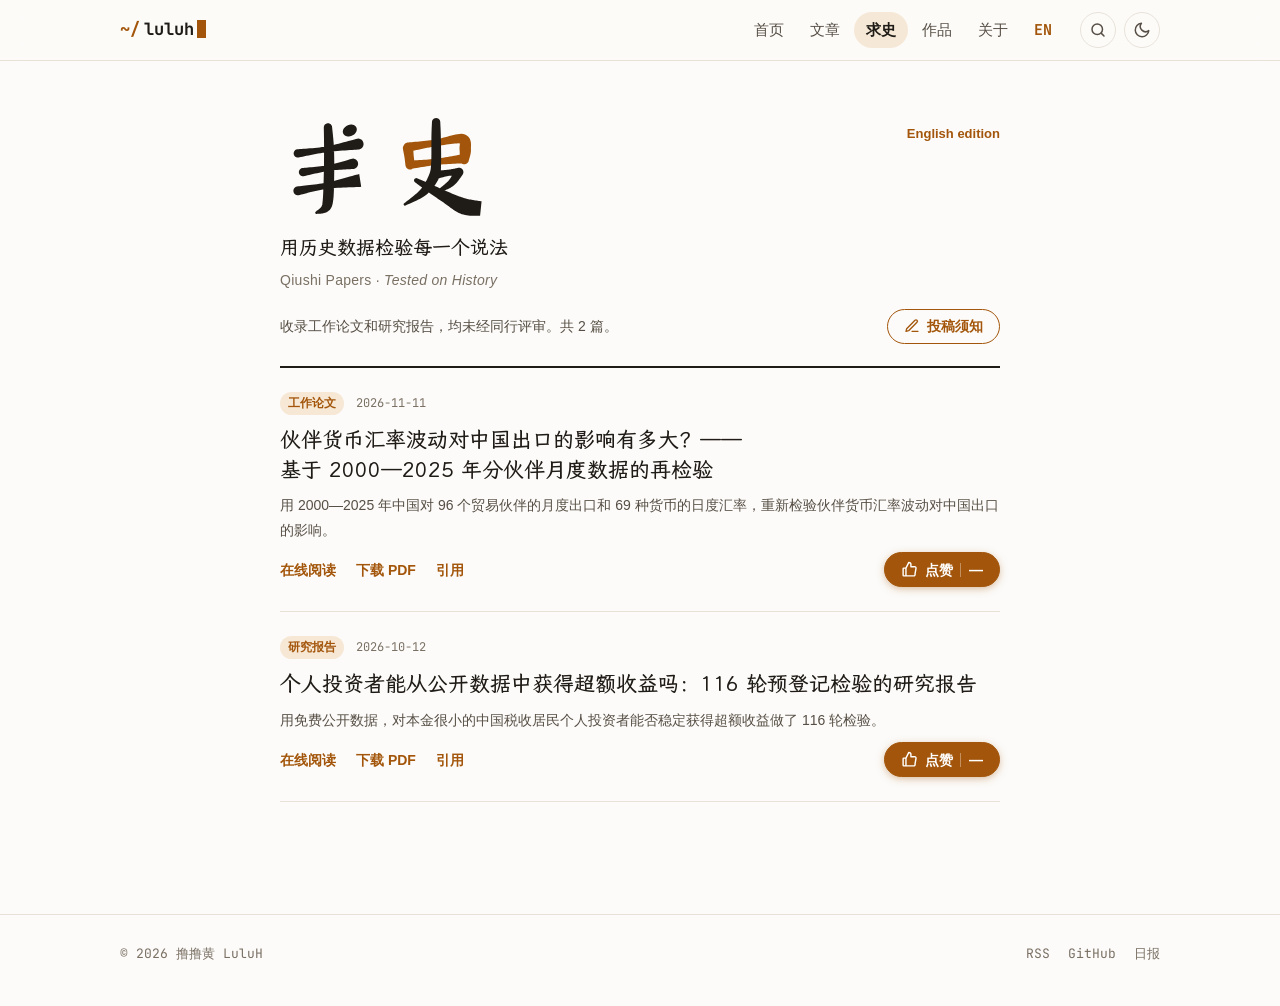
==== commit cf903fc6: "同步投稿入口重排" ====
--- a/index.html
+++ b/index.html
@@ -19,7 +19,7 @@
         else if (/^#\/(homework|projects)/.test(h)) to = '/works/';
         location.replace(to);
       })();
-    })();</script><link rel="stylesheet" href="/_astro/_slug_.CM2nfLHI.css"></head> <body> <a class="skip-link" href="#main">跳到正文</a> <header class="site-header"> <div class="wrap"> <a href="https://luluh.top/" class="logo mono" aria-label="撸撸黄 LuluH 首页"> <span class="prompt">~/</span>luluh<span class="cursor" aria-hidden="true"></span> </a> <nav class="nav mono" aria-label="主导航"> <a href="https://luluh.top/">首页</a><a href="https://luluh.top/blog/">文章</a><a href="https://qiushi.luluh.top/" aria-current="page">求史</a><a href="https://luluh.top/works/">作品</a><a href="https://luluh.top/about/">关于</a> <a class="nav-lang" href="https://qiushi.luluh.top/en/" hreflang="en" lang="en">EN</a> </nav> <div class="header-actions"> <button class="icon-btn" id="search-toggle" type="button" aria-label="搜索" aria-expanded="false" aria-controls="search-pop" title="搜索（/）"> <svg viewBox="0 0 24 24" fill="none" stroke="currentColor" stroke-width="2" stroke-linecap="round" stroke-linejoin="round"><circle cx="11" cy="11" r="7"></circle><path d="m20 20-3.5-3.5"></path></svg> </button> <button class="icon-btn" id="theme-toggle" type="button" aria-label="切换深色/浅色"> <svg class="theme-icon-moon" viewBox="0 0 24 24" fill="none" stroke="currentColor" stroke-width="2" stroke-linecap="round" stroke-linejoin="round"><path d="M21 12.8A9 9 0 1 1 11.2 3a7 7 0 0 0 9.8 9.8z"></path></svg> <svg class="theme-icon-sun" viewBox="0 0 24 24" fill="none" stroke="currentColor" stroke-width="2" stroke-linecap="round" stroke-linejoin="round"><circle cx="12" cy="12" r="4"></circle><path d="M12 2v2M12 20v2M4.9 4.9l1.4 1.4M17.7 17.7l1.4 1.4M2 12h2M20 12h2M4.9 19.1l1.4-1.4M17.7 6.3l1.4-1.4"></path></svg> </button> </div> </div> </header> <!-- 搜索：点页头的放大镜就在当前页弹出，不单开页面；Pagefind 第一次打开时才加载 --> <div class="search-pop" id="search-pop" hidden> <div class="search-backdrop" data-search-close></div> <div class="search-box" role="dialog" aria-modal="true" aria-label="搜索"> <div id="search"></div> <p class="search-hint mono">Esc 关闭 · 按 / 随时打开</p> </div> </div> <main id="main">  <div class="wrap-narrow"> <header class="journal-head"> <h1 class="journal-name"><svg class="qiushi-logo" viewBox="0 0 204 100" role="img" aria-label="求史" xmlns="http://www.w3.org/2000/svg"> <path fill="currentColor" d="M76.34 10.04 L76.62 10.84 L76.74 11.70 L76.69 12.59 L76.47 13.48 L76.10 14.37 L75.58 15.22 L74.91 16.02 L74.13 16.74 L73.25 17.37 L72.28 17.89 L71.26 18.30 L70.21 18.57 L69.15 18.70 L68.12 18.70 L67.13 18.55 L66.21 18.27 L65.38 17.86 L64.67 17.33 L64.09 16.69 L63.66 15.96 L63.38 15.16 L63.26 14.30 L63.31 13.41 L63.53 12.52 L63.90 11.63 L64.42 10.78 L65.09 9.98 L65.87 9.26 L66.75 8.63 L67.72 8.11 L68.74 7.70 L69.79 7.43 L70.85 7.30 L71.88 7.30 L72.87 7.45 L73.79 7.73 L74.62 8.14 L75.33 8.67 L75.91 9.31 Z M20.56 38.96 L21.68 38.74 L23.04 38.46 L24.63 38.14 L26.40 37.77 L28.33 37.37 L30.40 36.94 L32.57 36.50 L34.82 36.05 L37.12 35.61 L39.45 35.17 L41.77 34.76 L44.05 34.37 L46.28 34.02 L48.42 33.72 L50.59 33.45 L52.91 33.19 L55.34 32.95 L57.83 32.72 L60.37 32.50 L62.90 32.30 L65.40 32.12 L67.83 31.94 L70.15 31.78 L72.33 31.64 L74.33 31.50 L76.11 31.38 L77.63 31.27 L78.87 31.18 L80.18 30.78 L81.34 30.05 L82.28 29.05 L82.92 27.84 L83.23 26.50 L83.18 25.13 L82.78 23.82 L82.05 22.66 L81.05 21.72 L79.84 21.08 L78.50 20.77 L77.13 20.82 L75.92 21.14 L74.44 21.54 L72.71 22.02 L70.78 22.55 L68.68 23.13 L66.44 23.75 L64.10 24.38 L61.68 25.03 L59.23 25.66 L56.77 26.28 L54.34 26.86 L51.98 27.40 L49.71 27.88 L47.58 28.28 L45.46 28.63 L43.25 28.95 L40.96 29.23 L38.63 29.49 L36.29 29.73 L33.96 29.94 L31.68 30.12 L29.47 30.30 L27.37 30.45 L25.40 30.59 L23.60 30.71 L21.98 30.83 L20.59 30.94 L19.44 31.04 L18.43 31.32 L17.53 31.85 L16.80 32.60 L16.29 33.50 L16.03 34.52 L16.04 35.56 L16.32 36.57 L16.85 37.47 L17.60 38.20 L18.50 38.71 L19.52 38.97 Z M25.63 56.95 L26.64 56.73 L27.88 56.45 L29.32 56.11 L30.95 55.74 L32.71 55.33 L34.60 54.89 L36.57 54.44 L38.60 53.99 L40.67 53.54 L42.73 53.11 L44.77 52.70 L46.76 52.33 L48.66 51.99 L50.45 51.71 L52.23 51.47 L54.08 51.26 L55.99 51.07 L57.93 50.90 L59.89 50.74 L61.82 50.61 L63.72 50.49 L65.55 50.38 L67.30 50.29 L68.93 50.20 L70.43 50.13 L71.77 50.06 L72.92 49.99 L73.86 49.93 L75.11 49.53 L76.21 48.83 L77.09 47.87 L77.70 46.72 L77.98 45.44 L77.93 44.14 L77.53 42.89 L76.83 41.79 L75.87 40.91 L74.72 40.30 L73.44 40.02 L72.14 40.07 L71.22 40.34 L70.11 40.67 L68.83 41.06 L67.40 41.50 L65.83 41.98 L64.16 42.49 L62.41 43.01 L60.59 43.54 L58.72 44.07 L56.84 44.58 L54.96 45.07 L53.10 45.53 L51.29 45.94 L49.55 46.29 L47.77 46.60 L45.87 46.89 L43.88 47.16 L41.82 47.41 L39.72 47.64 L37.63 47.86 L35.56 48.06 L33.54 48.24 L31.62 48.41 L29.81 48.56 L28.15 48.70 L26.67 48.83 L25.40 48.95 L24.37 49.05 L23.37 49.35 L22.48 49.89 L21.76 50.65 L21.26 51.57 L21.02 52.59 L21.05 53.63 L21.35 54.63 L21.89 55.52 L22.65 56.24 L23.57 56.74 L24.59 56.98 Z M20.75 75.18 L21.87 74.92 L23.23 74.58 L24.79 74.18 L26.54 73.73 L28.44 73.23 L30.47 72.71 L32.61 72.18 L34.83 71.64 L37.11 71.11 L39.43 70.59 L41.75 70.11 L44.05 69.67 L46.31 69.28 L48.49 68.96 L50.74 68.69 L53.16 68.46 L55.71 68.25 L58.36 68.08 L61.06 67.92 L63.76 67.79 L66.44 67.68 L69.05 67.59 L71.55 67.50 L73.89 67.43 L76.05 67.36 L77.97 67.30 L79.62 67.24 L80.96 67.18 L79.04 54.82 L77.76 55.17 L76.18 55.60 L74.33 56.12 L72.25 56.70 L69.99 57.33 L67.58 58.00 L65.06 58.69 L62.46 59.40 L59.84 60.09 L57.21 60.78 L54.63 61.42 L52.12 62.03 L49.74 62.57 L47.51 63.04 L45.32 63.46 L43.04 63.85 L40.71 64.21 L38.36 64.56 L36.00 64.87 L33.67 65.17 L31.39 65.45 L29.19 65.70 L27.10 65.93 L25.15 66.15 L23.36 66.34 L21.76 66.52 L20.38 66.68 L19.25 66.82 L18.19 67.15 L17.26 67.75 L16.51 68.57 L16.00 69.56 L15.76 70.64 L15.82 71.75 L16.15 72.81 L16.75 73.74 L17.57 74.49 L18.56 75.00 L19.64 75.24 Z M45.01 10.21 L45.02 11.03 L45.03 12.01 L45.05 13.12 L45.08 14.37 L45.10 15.72 L45.12 17.16 L45.15 18.69 L45.17 20.27 L45.19 21.90 L45.21 23.55 L45.23 25.22 L45.24 26.88 L45.25 28.51 L45.25 30.11 L45.25 31.72 L45.25 33.38 L45.24 35.08 L45.24 36.82 L45.23 38.59 L45.22 40.38 L45.20 42.19 L45.19 44.01 L45.17 45.84 L45.14 47.67 L45.11 49.50 L45.08 51.32 L45.04 53.12 L45.00 54.90 L44.95 56.73 L44.91 58.62 L44.85 60.56 L44.80 62.52 L44.74 64.50 L44.68 66.46 L44.61 68.40 L44.54 70.28 L44.47 72.10 L44.39 73.83 L44.30 75.45 L44.22 76.93 L44.13 78.26 L44.03 79.42 L43.94 80.44 L43.85 81.32 L43.77 82.04 L43.71 82.61 L43.66 83.04 L43.62 83.34 L43.62 83.54 L43.63 83.67 L43.65 83.78 L43.66 83.93 L43.61 84.14 L43.50 84.44 L43.31 84.83 L43.14 85.20 L43.05 85.50 L42.92 85.82 L42.66 86.23 L42.30 86.68 L41.86 87.16 L41.36 87.65 L40.83 88.13 L40.27 88.61 L39.72 89.07 L39.19 89.50 L38.68 89.90 L38.21 90.26 L37.80 90.59 L37.48 90.86 L37.21 91.03 L36.98 91.27 L36.83 91.56 L36.76 91.88 L36.77 92.20 L36.86 92.52 L37.03 92.79 L37.27 93.02 L37.56 93.17 L37.88 93.24 L38.20 93.23 L38.52 93.14 L38.87 93.10 L39.32 93.08 L39.87 93.06 L40.51 93.03 L41.22 92.99 L41.99 92.94 L42.80 92.87 L43.64 92.76 L44.51 92.62 L45.39 92.42 L46.28 92.16 L47.18 91.81 L48.07 91.34 L48.86 90.80 L49.44 90.36 L49.92 89.99 L50.40 89.57 L50.90 89.07 L51.39 88.49 L51.85 87.82 L52.26 87.09 L52.61 86.32 L52.91 85.51 L53.16 84.68 L53.38 83.78 L53.59 82.82 L53.78 81.77 L53.97 80.58 L54.14 79.22 L54.30 77.71 L54.43 76.09 L54.53 74.36 L54.62 72.55 L54.70 70.67 L54.76 68.73 L54.81 66.75 L54.86 64.75 L54.89 62.75 L54.92 60.77 L54.95 58.82 L54.97 56.92 L55.00 55.10 L55.02 53.29 L55.04 51.45 L55.06 49.61 L55.06 47.75 L55.06 45.89 L55.06 44.04 L55.05 42.19 L55.03 40.35 L55.00 38.53 L54.97 36.74 L54.93 34.97 L54.87 33.24 L54.82 31.54 L54.75 29.89 L54.66 28.23 L54.56 26.53 L54.44 24.83 L54.30 23.12 L54.16 21.44 L54.01 19.79 L53.85 18.19 L53.70 16.66 L53.55 15.21 L53.41 13.86 L53.28 12.62 L53.16 11.52 L53.07 10.57 L52.99 9.79 L52.80 8.76 L52.35 7.82 L51.67 7.02 L50.81 6.43 L49.83 6.09 L48.79 6.01 L47.76 6.20 L46.82 6.65 L46.02 7.33 L45.43 8.19 L45.09 9.17 Z"></path> <g transform="translate(104 0)"> <path fill="var(--accent)" d="M17.04 30.62 L17.10 30.94 L17.18 31.34 L17.27 31.79 L17.37 32.31 L17.48 32.87 L17.60 33.46 L17.72 34.09 L17.85 34.74 L17.98 35.39 L18.10 36.05 L18.22 36.71 L18.33 37.35 L18.44 37.97 L18.53 38.56 L18.62 39.15 L18.71 39.77 L18.80 40.41 L18.89 41.07 L18.97 41.74 L19.05 42.40 L19.13 43.05 L19.20 43.69 L19.27 44.29 L19.34 44.85 L19.40 45.37 L19.45 45.83 L19.50 46.23 L19.53 46.56 L19.83 47.69 L20.41 48.72 L21.24 49.55 L22.25 50.15 L23.38 50.46 L24.56 50.47 L25.69 50.17 L26.72 49.59 L27.55 48.76 L28.15 47.75 L28.46 46.62 L28.47 45.44 L28.42 45.12 L28.37 44.72 L28.31 44.26 L28.24 43.74 L28.16 43.18 L28.08 42.58 L28.00 41.95 L27.91 41.29 L27.83 40.63 L27.74 39.97 L27.66 39.30 L27.59 38.66 L27.52 38.03 L27.47 37.44 L27.41 36.85 L27.36 36.22 L27.32 35.57 L27.27 34.91 L27.23 34.24 L27.19 33.57 L27.15 32.91 L27.12 32.27 L27.08 31.67 L27.05 31.10 L27.03 30.58 L27.00 30.11 L26.98 29.71 L26.96 29.38 L26.63 28.12 L25.99 26.98 L25.07 26.05 L23.94 25.39 L22.69 25.05 L21.38 25.04 L20.12 25.37 L18.98 26.01 L18.05 26.93 L17.39 28.06 L17.05 29.31 Z M22.68 33.45 L23.73 33.23 L25.01 32.95 L26.50 32.62 L28.17 32.25 L29.98 31.85 L31.92 31.43 L33.95 30.99 L36.05 30.54 L38.19 30.10 L40.34 29.66 L42.47 29.25 L44.56 28.86 L46.58 28.51 L48.51 28.21 L50.48 27.91 L52.55 27.57 L54.67 27.22 L56.82 26.87 L58.98 26.53 L61.11 26.21 L63.19 25.93 L65.19 25.68 L67.08 25.50 L68.81 25.38 L70.34 25.34 L71.61 25.39 L72.55 25.50 L73.04 25.65 L73.08 25.74 L72.81 25.69 L72.45 25.47 L72.16 25.20 L72.02 25.06 L71.96 25.13 L71.91 25.43 L71.86 25.92 L71.78 26.56 L71.68 27.33 L71.58 28.21 L71.50 29.21 L71.46 30.31 L71.51 31.32 L71.57 31.95 L71.62 32.46 L71.66 33.05 L71.68 33.72 L71.70 34.42 L71.70 35.16 L71.69 35.91 L71.68 36.65 L71.66 37.38 L71.63 38.08 L71.60 38.75 L71.58 39.38 L71.55 39.97 L71.53 40.45 L71.54 41.62 L71.86 42.76 L72.45 43.77 L73.29 44.59 L74.31 45.17 L75.45 45.47 L76.62 45.46 L77.76 45.14 L78.77 44.55 L79.59 43.71 L80.17 42.69 L80.47 41.55 L80.55 41.22 L80.67 40.82 L80.84 40.29 L81.03 39.66 L81.24 38.95 L81.46 38.18 L81.68 37.34 L81.90 36.46 L82.10 35.54 L82.27 34.58 L82.41 33.59 L82.50 32.57 L82.53 31.53 L82.49 30.68 L82.47 30.19 L82.47 29.69 L82.49 28.99 L82.53 28.14 L82.55 27.15 L82.54 26.04 L82.46 24.82 L82.25 23.48 L81.85 22.02 L81.14 20.47 L80.03 18.97 L78.53 17.70 L76.79 16.82 L74.96 16.35 L73.15 16.21 L71.37 16.29 L69.56 16.52 L67.69 16.86 L65.75 17.29 L63.74 17.79 L61.68 18.32 L59.59 18.89 L57.48 19.46 L55.38 20.02 L53.30 20.56 L51.28 21.04 L49.34 21.46 L47.49 21.79 L45.59 22.08 L43.56 22.35 L41.45 22.61 L39.29 22.86 L37.11 23.09 L34.94 23.31 L32.80 23.51 L30.73 23.70 L28.75 23.88 L26.90 24.04 L25.20 24.19 L23.69 24.33 L22.38 24.45 L21.32 24.55 L20.19 24.88 L19.18 25.49 L18.37 26.34 L17.81 27.37 L17.53 28.51 L17.55 29.68 L17.88 30.81 L18.49 31.82 L19.34 32.63 L20.37 33.19 L21.51 33.47 Z M24.46 49.97 L25.51 49.81 L26.80 49.59 L28.29 49.34 L29.96 49.05 L31.78 48.74 L33.73 48.41 L35.77 48.07 L37.87 47.73 L40.02 47.39 L42.17 47.06 L44.31 46.74 L46.40 46.46 L48.42 46.20 L50.34 45.98 L52.27 45.79 L54.30 45.62 L56.41 45.47 L58.56 45.32 L60.74 45.20 L62.91 45.08 L65.05 44.98 L67.12 44.88 L69.09 44.80 L70.94 44.72 L72.63 44.65 L74.15 44.59 L75.45 44.53 L76.52 44.47 L77.66 44.18 L78.68 43.61 L79.53 42.80 L80.13 41.79 L80.45 40.66 L80.47 39.48 L80.18 38.34 L79.61 37.32 L78.80 36.47 L77.79 35.87 L76.66 35.55 L75.48 35.53 L74.44 35.72 L73.15 35.96 L71.66 36.24 L70.00 36.56 L68.18 36.90 L66.24 37.27 L64.20 37.65 L62.10 38.03 L59.96 38.42 L57.81 38.79 L55.68 39.14 L53.59 39.47 L51.57 39.76 L49.66 40.02 L47.74 40.24 L45.71 40.45 L43.61 40.65 L41.45 40.83 L39.28 41.00 L37.11 41.16 L34.98 41.30 L32.92 41.44 L30.95 41.56 L29.11 41.67 L27.42 41.77 L25.90 41.87 L24.60 41.95 L23.54 42.03 L22.53 42.28 L21.62 42.79 L20.87 43.51 L20.33 44.41 L20.04 45.41 L20.03 46.46 L20.28 47.47 L20.79 48.38 L21.51 49.13 L22.41 49.67 L23.41 49.96 Z"></path> <path fill="currentColor" d="M45.00 5.00 L44.98 5.50 L44.95 6.06 L44.92 6.69 L44.89 7.39 L44.85 8.15 L44.81 8.98 L44.77 9.88 L44.72 10.84 L44.68 11.86 L44.64 12.96 L44.60 14.12 L44.56 15.35 L44.53 16.64 L44.50 18.01 L44.48 19.51 L44.47 21.19 L44.47 23.00 L44.47 24.91 L44.47 26.91 L44.48 28.96 L44.48 31.04 L44.48 33.11 L44.48 35.15 L44.46 37.12 L44.43 39.00 L44.39 40.76 L44.33 42.35 L44.25 43.79 L44.17 45.11 L44.09 46.33 L44.02 47.42 L43.95 48.38 L43.87 49.23 L43.78 49.97 L43.69 50.63 L43.58 51.21 L43.46 51.76 L43.32 52.30 L43.16 52.87 L42.96 53.49 L42.71 54.21 L42.40 55.04 L42.04 55.96 L41.64 56.93 L41.21 57.93 L40.74 58.96 L40.25 60.00 L39.73 61.05 L39.17 62.11 L38.58 63.17 L37.97 64.23 L37.32 65.28 L36.64 66.32 L35.92 67.34 L35.18 68.33 L34.41 69.28 L33.57 70.24 L32.58 71.27 L31.43 72.36 L30.18 73.48 L28.86 74.62 L27.49 75.76 L26.10 76.88 L24.73 77.96 L23.40 79.00 L22.14 79.97 L20.97 80.86 L19.93 81.67 L19.03 82.37 L18.33 82.95 L18.08 83.16 L17.89 83.43 L17.78 83.73 L17.75 84.06 L17.81 84.38 L17.95 84.67 L18.16 84.92 L18.43 85.11 L18.73 85.22 L19.06 85.25 L19.38 85.19 L19.67 85.05 L20.47 84.67 L21.46 84.21 L22.65 83.69 L23.99 83.10 L25.46 82.45 L27.02 81.75 L28.65 81.00 L30.31 80.21 L31.99 79.38 L33.65 78.51 L35.26 77.62 L36.81 76.68 L38.26 75.72 L39.59 74.72 L40.78 73.70 L41.91 72.66 L43.00 71.58 L44.03 70.47 L45.01 69.33 L45.95 68.18 L46.83 67.01 L47.66 65.84 L48.44 64.67 L49.17 63.50 L49.86 62.34 L50.49 61.19 L51.07 60.07 L51.60 58.96 L52.08 57.87 L52.49 56.81 L52.83 55.77 L53.10 54.74 L53.31 53.73 L53.46 52.73 L53.56 51.75 L53.62 50.78 L53.65 49.81 L53.67 48.82 L53.67 47.80 L53.68 46.71 L53.70 45.53 L53.75 44.21 L53.79 42.67 L53.82 40.95 L53.83 39.11 L53.83 37.16 L53.82 35.13 L53.80 33.06 L53.77 30.96 L53.73 28.87 L53.69 26.81 L53.65 24.81 L53.61 22.90 L53.57 21.10 L53.53 19.46 L53.50 17.99 L53.47 16.64 L53.44 15.35 L53.40 14.12 L53.36 12.96 L53.32 11.86 L53.28 10.84 L53.23 9.88 L53.19 8.98 L53.15 8.15 L53.11 7.39 L53.08 6.69 L53.05 6.06 L53.02 5.50 L53.00 5.00 L52.86 3.96 L52.46 3.00 L51.83 2.17 L51.00 1.54 L50.04 1.14 L49.00 1.00 L47.96 1.14 L47.00 1.54 L46.17 2.17 L45.54 3.00 L45.14 3.96 Z M47.67 59.94 L48.30 59.79 L49.08 59.59 L49.99 59.35 L51.02 59.07 L52.13 58.78 L53.30 58.47 L54.52 58.15 L55.76 57.84 L57.01 57.54 L58.22 57.25 L59.39 56.99 L60.49 56.77 L61.49 56.60 L62.37 56.48 L63.17 56.41 L63.96 56.38 L64.73 56.38 L65.48 56.42 L66.20 56.48 L66.89 56.56 L67.56 56.65 L68.19 56.76 L68.78 56.86 L69.34 56.97 L69.86 57.06 L70.34 57.14 L70.80 57.21 L71.19 57.25 L72.28 57.05 L73.29 56.58 L74.14 55.87 L74.77 54.96 L75.15 53.92 L75.25 52.81 L75.05 51.72 L74.58 50.71 L73.87 49.86 L72.96 49.23 L71.92 48.85 L70.81 48.75 L70.50 48.82 L70.13 48.91 L69.69 49.01 L69.18 49.13 L68.61 49.26 L67.99 49.39 L67.32 49.53 L66.60 49.68 L65.85 49.83 L65.07 49.97 L64.25 50.12 L63.40 50.26 L62.53 50.40 L61.63 50.52 L60.66 50.65 L59.59 50.77 L58.43 50.90 L57.21 51.03 L55.94 51.16 L54.64 51.29 L53.35 51.41 L52.08 51.53 L50.87 51.64 L49.72 51.75 L48.67 51.84 L47.73 51.93 L46.95 52.00 L46.33 52.06 L45.33 52.37 L44.45 52.92 L43.74 53.69 L43.25 54.61 L43.02 55.63 L43.06 56.67 L43.37 57.67 L43.92 58.55 L44.69 59.26 L45.61 59.75 L46.63 59.98 Z M67.47 50.63 L67.19 51.11 L66.85 51.70 L66.49 52.35 L66.10 53.05 L65.69 53.81 L65.25 54.60 L64.79 55.41 L64.32 56.23 L63.84 57.05 L63.35 57.85 L62.87 58.61 L62.40 59.32 L61.95 59.96 L61.53 60.53 L61.08 61.07 L60.54 61.66 L59.93 62.28 L59.26 62.93 L58.56 63.57 L57.83 64.22 L57.10 64.85 L56.37 65.47 L55.66 66.05 L54.99 66.61 L54.36 67.12 L53.79 67.58 L53.29 67.99 L52.89 68.34 L52.49 68.68 L52.20 69.12 L52.04 69.61 L52.00 70.13 L52.11 70.65 L52.34 71.11 L52.68 71.51 L53.12 71.80 L53.61 71.96 L54.13 72.00 L54.65 71.89 L55.11 71.66 L55.54 71.45 L56.07 71.21 L56.71 70.92 L57.45 70.59 L58.25 70.22 L59.12 69.83 L60.03 69.40 L60.97 68.93 L61.92 68.44 L62.88 67.92 L63.82 67.37 L64.74 66.78 L65.63 66.15 L66.47 65.47 L67.27 64.74 L68.04 63.96 L68.78 63.14 L69.49 62.29 L70.18 61.43 L70.83 60.57 L71.46 59.72 L72.05 58.89 L72.59 58.11 L73.10 57.38 L73.55 56.72 L73.94 56.16 L74.26 55.72 L74.53 55.37 L75.02 54.37 L75.24 53.29 L75.17 52.18 L74.82 51.13 L74.20 50.20 L73.37 49.47 L72.37 48.98 L71.29 48.76 L70.18 48.83 L69.13 49.18 L68.20 49.80 Z M28.88 62.95 L29.41 63.34 L30.05 63.80 L30.79 64.34 L31.62 64.95 L32.52 65.61 L33.49 66.31 L34.50 67.05 L35.56 67.82 L36.64 68.61 L37.74 69.40 L38.84 70.20 L39.93 70.98 L40.99 71.74 L42.02 72.48 L43.04 73.20 L44.07 73.93 L45.12 74.67 L46.19 75.43 L47.27 76.19 L48.37 76.95 L49.47 77.72 L50.58 78.50 L51.70 79.27 L52.82 80.04 L53.94 80.81 L55.07 81.57 L56.19 82.33 L57.28 83.06 L58.32 83.79 L59.34 84.53 L60.38 85.30 L61.44 86.09 L62.51 86.90 L63.61 87.71 L64.73 88.52 L65.88 89.32 L67.07 90.10 L68.29 90.85 L69.57 91.57 L70.89 92.24 L72.26 92.86 L73.72 93.41 L75.26 93.87 L76.84 94.23 L78.40 94.51 L79.95 94.70 L81.47 94.84 L82.95 94.93 L84.37 94.97 L85.72 94.99 L86.99 94.99 L88.15 94.98 L89.18 94.96 L90.06 94.95 L90.73 94.94 L91.28 94.96 L92.72 81.04 L91.97 80.92 L91.05 80.80 L90.08 80.67 L89.04 80.52 L87.94 80.37 L86.80 80.20 L85.63 80.03 L84.45 79.84 L83.27 79.64 L82.12 79.43 L81.03 79.22 L80.01 79.00 L79.10 78.79 L78.28 78.59 L77.45 78.38 L76.54 78.12 L75.58 77.83 L74.56 77.51 L73.51 77.15 L72.41 76.77 L71.27 76.36 L70.11 75.92 L68.92 75.45 L67.71 74.97 L66.47 74.47 L65.23 73.96 L63.97 73.45 L62.72 72.94 L61.52 72.44 L60.33 71.94 L59.13 71.43 L57.92 70.90 L56.71 70.37 L55.49 69.82 L54.28 69.28 L53.07 68.73 L51.86 68.18 L50.66 67.63 L49.47 67.09 L48.29 66.55 L47.12 66.03 L45.98 65.52 L44.82 65.01 L43.62 64.49 L42.40 63.95 L41.16 63.41 L39.92 62.87 L38.69 62.34 L37.50 61.82 L36.35 61.32 L35.25 60.84 L34.23 60.40 L33.29 59.99 L32.44 59.62 L31.72 59.31 L31.12 59.05 L30.57 58.82 L29.99 58.75 L29.41 58.83 L28.87 59.06 L28.40 59.42 L28.05 59.88 L27.82 60.43 L27.75 61.01 L27.83 61.59 L28.06 62.13 L28.42 62.60 Z"></path> </g> </svg></h1> <p class="journal-tagline">用历史数据检验每一个说法</p> <p class="journal-en">Qiushi Papers · <i>Tested on History</i></p> <p class="journal-desc">收录工作论文和研究报告，均未经同行评审。共 2 篇。<a href="https://luluh.top/submit/">投稿</a><a href="/en/" lang="en">English edition</a></p> </header> <ol class="journal-list"> <li> <p class="jl-meta mono"> <span class="jl-kind">工作论文</span> <time datetime="2026-11-11T00:00:00.000Z">2026-11-11</time> </p> <h2><a href="/export-volatility-working-paper/">伙伴货币汇率波动对中国出口的影响有多大？——基于 2000—2025 年分伙伴月度数据的再检验</a></h2> <p class="jl-desc">用 2000—2025 年中国对 96 个贸易伙伴的月度出口和 69 种货币的日度汇率，重新检验伙伴货币汇率波动对中国出口的影响。</p> <div class="jl-row"> <p class="jl-links"> <a href="/export-volatility-working-paper/">在线阅读</a> <a href="https://luluh.top/api/dl/export-volatility-working-paper">下载 PDF</a> <a href="/export-volatility-working-paper/#cite">引用</a> </p> <button type="button" class="like-btn like-md " data-like-slug="export-volatility-working-paper" data-like-label="点赞" data-liked-label="已赞" aria-pressed="false" data-pagefind-ignore> <svg viewBox="0 0 24 24" aria-hidden="true"><path d="M7 10v11M7 10l4-8c1.7 0 3 1.3 3 3v3h5.2a2 2 0 0 1 2 2.3l-1.4 8A2 2 0 0 1 17.8 21H7m0-11H4a1 1 0 0 0-1 1v9a1 1 0 0 0 1 1h3" fill="none" stroke="currentColor" stroke-width="2" stroke-linecap="round" stroke-linejoin="round"></path></svg> <span class="like-label">点赞</span> <b class="like-n" data-like-count="export-volatility-working-paper">—</b> </button> <script type="module" src="/_astro/LikeButton.astro_astro_type_script_index_0_lang.BnwrgHdW.js"></script> </div> <p class="stats-line jl-stats" data-stats-for="export-volatility-working-paper" hidden>
+    })();</script><link rel="stylesheet" href="/_astro/_slug_.Bwon4xv_.css"></head> <body> <a class="skip-link" href="#main">跳到正文</a> <header class="site-header"> <div class="wrap"> <a href="https://luluh.top/" class="logo mono" aria-label="撸撸黄 LuluH 首页"> <span class="prompt">~/</span>luluh<span class="cursor" aria-hidden="true"></span> </a> <nav class="nav mono" aria-label="主导航"> <a href="https://luluh.top/">首页</a><a href="https://luluh.top/blog/">文章</a><a href="https://qiushi.luluh.top/" aria-current="page">求史</a><a href="https://luluh.top/works/">作品</a><a href="https://luluh.top/about/">关于</a> <a class="nav-lang" href="https://qiushi.luluh.top/en/" hreflang="en" lang="en">EN</a> </nav> <div class="header-actions"> <button class="icon-btn" id="search-toggle" type="button" aria-label="搜索" aria-expanded="false" aria-controls="search-pop" title="搜索（/）"> <svg viewBox="0 0 24 24" fill="none" stroke="currentColor" stroke-width="2" stroke-linecap="round" stroke-linejoin="round"><circle cx="11" cy="11" r="7"></circle><path d="m20 20-3.5-3.5"></path></svg> </button> <button class="icon-btn" id="theme-toggle" type="button" aria-label="切换深色/浅色"> <svg class="theme-icon-moon" viewBox="0 0 24 24" fill="none" stroke="currentColor" stroke-width="2" stroke-linecap="round" stroke-linejoin="round"><path d="M21 12.8A9 9 0 1 1 11.2 3a7 7 0 0 0 9.8 9.8z"></path></svg> <svg class="theme-icon-sun" viewBox="0 0 24 24" fill="none" stroke="currentColor" stroke-width="2" stroke-linecap="round" stroke-linejoin="round"><circle cx="12" cy="12" r="4"></circle><path d="M12 2v2M12 20v2M4.9 4.9l1.4 1.4M17.7 17.7l1.4 1.4M2 12h2M20 12h2M4.9 19.1l1.4-1.4M17.7 6.3l1.4-1.4"></path></svg> </button> </div> </div> </header> <!-- 搜索：点页头的放大镜就在当前页弹出，不单开页面；Pagefind 第一次打开时才加载 --> <div class="search-pop" id="search-pop" hidden> <div class="search-backdrop" data-search-close></div> <div class="search-box" role="dialog" aria-modal="true" aria-label="搜索"> <div id="search"></div> <p class="search-hint mono">Esc 关闭 · 按 / 随时打开</p> </div> </div> <main id="main">  <div class="wrap-narrow"> <header class="journal-head"> <div class="jh-top"> <h1 class="journal-name"><svg class="qiushi-logo" viewBox="0 0 204 100" role="img" aria-label="求史" xmlns="http://www.w3.org/2000/svg"> <path fill="currentColor" d="M76.34 10.04 L76.62 10.84 L76.74 11.70 L76.69 12.59 L76.47 13.48 L76.10 14.37 L75.58 15.22 L74.91 16.02 L74.13 16.74 L73.25 17.37 L72.28 17.89 L71.26 18.30 L70.21 18.57 L69.15 18.70 L68.12 18.70 L67.13 18.55 L66.21 18.27 L65.38 17.86 L64.67 17.33 L64.09 16.69 L63.66 15.96 L63.38 15.16 L63.26 14.30 L63.31 13.41 L63.53 12.52 L63.90 11.63 L64.42 10.78 L65.09 9.98 L65.87 9.26 L66.75 8.63 L67.72 8.11 L68.74 7.70 L69.79 7.43 L70.85 7.30 L71.88 7.30 L72.87 7.45 L73.79 7.73 L74.62 8.14 L75.33 8.67 L75.91 9.31 Z M20.56 38.96 L21.68 38.74 L23.04 38.46 L24.63 38.14 L26.40 37.77 L28.33 37.37 L30.40 36.94 L32.57 36.50 L34.82 36.05 L37.12 35.61 L39.45 35.17 L41.77 34.76 L44.05 34.37 L46.28 34.02 L48.42 33.72 L50.59 33.45 L52.91 33.19 L55.34 32.95 L57.83 32.72 L60.37 32.50 L62.90 32.30 L65.40 32.12 L67.83 31.94 L70.15 31.78 L72.33 31.64 L74.33 31.50 L76.11 31.38 L77.63 31.27 L78.87 31.18 L80.18 30.78 L81.34 30.05 L82.28 29.05 L82.92 27.84 L83.23 26.50 L83.18 25.13 L82.78 23.82 L82.05 22.66 L81.05 21.72 L79.84 21.08 L78.50 20.77 L77.13 20.82 L75.92 21.14 L74.44 21.54 L72.71 22.02 L70.78 22.55 L68.68 23.13 L66.44 23.75 L64.10 24.38 L61.68 25.03 L59.23 25.66 L56.77 26.28 L54.34 26.86 L51.98 27.40 L49.71 27.88 L47.58 28.28 L45.46 28.63 L43.25 28.95 L40.96 29.23 L38.63 29.49 L36.29 29.73 L33.96 29.94 L31.68 30.12 L29.47 30.30 L27.37 30.45 L25.40 30.59 L23.60 30.71 L21.98 30.83 L20.59 30.94 L19.44 31.04 L18.43 31.32 L17.53 31.85 L16.80 32.60 L16.29 33.50 L16.03 34.52 L16.04 35.56 L16.32 36.57 L16.85 37.47 L17.60 38.20 L18.50 38.71 L19.52 38.97 Z M25.63 56.95 L26.64 56.73 L27.88 56.45 L29.32 56.11 L30.95 55.74 L32.71 55.33 L34.60 54.89 L36.57 54.44 L38.60 53.99 L40.67 53.54 L42.73 53.11 L44.77 52.70 L46.76 52.33 L48.66 51.99 L50.45 51.71 L52.23 51.47 L54.08 51.26 L55.99 51.07 L57.93 50.90 L59.89 50.74 L61.82 50.61 L63.72 50.49 L65.55 50.38 L67.30 50.29 L68.93 50.20 L70.43 50.13 L71.77 50.06 L72.92 49.99 L73.86 49.93 L75.11 49.53 L76.21 48.83 L77.09 47.87 L77.70 46.72 L77.98 45.44 L77.93 44.14 L77.53 42.89 L76.83 41.79 L75.87 40.91 L74.72 40.30 L73.44 40.02 L72.14 40.07 L71.22 40.34 L70.11 40.67 L68.83 41.06 L67.40 41.50 L65.83 41.98 L64.16 42.49 L62.41 43.01 L60.59 43.54 L58.72 44.07 L56.84 44.58 L54.96 45.07 L53.10 45.53 L51.29 45.94 L49.55 46.29 L47.77 46.60 L45.87 46.89 L43.88 47.16 L41.82 47.41 L39.72 47.64 L37.63 47.86 L35.56 48.06 L33.54 48.24 L31.62 48.41 L29.81 48.56 L28.15 48.70 L26.67 48.83 L25.40 48.95 L24.37 49.05 L23.37 49.35 L22.48 49.89 L21.76 50.65 L21.26 51.57 L21.02 52.59 L21.05 53.63 L21.35 54.63 L21.89 55.52 L22.65 56.24 L23.57 56.74 L24.59 56.98 Z M20.75 75.18 L21.87 74.92 L23.23 74.58 L24.79 74.18 L26.54 73.73 L28.44 73.23 L30.47 72.71 L32.61 72.18 L34.83 71.64 L37.11 71.11 L39.43 70.59 L41.75 70.11 L44.05 69.67 L46.31 69.28 L48.49 68.96 L50.74 68.69 L53.16 68.46 L55.71 68.25 L58.36 68.08 L61.06 67.92 L63.76 67.79 L66.44 67.68 L69.05 67.59 L71.55 67.50 L73.89 67.43 L76.05 67.36 L77.97 67.30 L79.62 67.24 L80.96 67.18 L79.04 54.82 L77.76 55.17 L76.18 55.60 L74.33 56.12 L72.25 56.70 L69.99 57.33 L67.58 58.00 L65.06 58.69 L62.46 59.40 L59.84 60.09 L57.21 60.78 L54.63 61.42 L52.12 62.03 L49.74 62.57 L47.51 63.04 L45.32 63.46 L43.04 63.85 L40.71 64.21 L38.36 64.56 L36.00 64.87 L33.67 65.17 L31.39 65.45 L29.19 65.70 L27.10 65.93 L25.15 66.15 L23.36 66.34 L21.76 66.52 L20.38 66.68 L19.25 66.82 L18.19 67.15 L17.26 67.75 L16.51 68.57 L16.00 69.56 L15.76 70.64 L15.82 71.75 L16.15 72.81 L16.75 73.74 L17.57 74.49 L18.56 75.00 L19.64 75.24 Z M45.01 10.21 L45.02 11.03 L45.03 12.01 L45.05 13.12 L45.08 14.37 L45.10 15.72 L45.12 17.16 L45.15 18.69 L45.17 20.27 L45.19 21.90 L45.21 23.55 L45.23 25.22 L45.24 26.88 L45.25 28.51 L45.25 30.11 L45.25 31.72 L45.25 33.38 L45.24 35.08 L45.24 36.82 L45.23 38.59 L45.22 40.38 L45.20 42.19 L45.19 44.01 L45.17 45.84 L45.14 47.67 L45.11 49.50 L45.08 51.32 L45.04 53.12 L45.00 54.90 L44.95 56.73 L44.91 58.62 L44.85 60.56 L44.80 62.52 L44.74 64.50 L44.68 66.46 L44.61 68.40 L44.54 70.28 L44.47 72.10 L44.39 73.83 L44.30 75.45 L44.22 76.93 L44.13 78.26 L44.03 79.42 L43.94 80.44 L43.85 81.32 L43.77 82.04 L43.71 82.61 L43.66 83.04 L43.62 83.34 L43.62 83.54 L43.63 83.67 L43.65 83.78 L43.66 83.93 L43.61 84.14 L43.50 84.44 L43.31 84.83 L43.14 85.20 L43.05 85.50 L42.92 85.82 L42.66 86.23 L42.30 86.68 L41.86 87.16 L41.36 87.65 L40.83 88.13 L40.27 88.61 L39.72 89.07 L39.19 89.50 L38.68 89.90 L38.21 90.26 L37.80 90.59 L37.48 90.86 L37.21 91.03 L36.98 91.27 L36.83 91.56 L36.76 91.88 L36.77 92.20 L36.86 92.52 L37.03 92.79 L37.27 93.02 L37.56 93.17 L37.88 93.24 L38.20 93.23 L38.52 93.14 L38.87 93.10 L39.32 93.08 L39.87 93.06 L40.51 93.03 L41.22 92.99 L41.99 92.94 L42.80 92.87 L43.64 92.76 L44.51 92.62 L45.39 92.42 L46.28 92.16 L47.18 91.81 L48.07 91.34 L48.86 90.80 L49.44 90.36 L49.92 89.99 L50.40 89.57 L50.90 89.07 L51.39 88.49 L51.85 87.82 L52.26 87.09 L52.61 86.32 L52.91 85.51 L53.16 84.68 L53.38 83.78 L53.59 82.82 L53.78 81.77 L53.97 80.58 L54.14 79.22 L54.30 77.71 L54.43 76.09 L54.53 74.36 L54.62 72.55 L54.70 70.67 L54.76 68.73 L54.81 66.75 L54.86 64.75 L54.89 62.75 L54.92 60.77 L54.95 58.82 L54.97 56.92 L55.00 55.10 L55.02 53.29 L55.04 51.45 L55.06 49.61 L55.06 47.75 L55.06 45.89 L55.06 44.04 L55.05 42.19 L55.03 40.35 L55.00 38.53 L54.97 36.74 L54.93 34.97 L54.87 33.24 L54.82 31.54 L54.75 29.89 L54.66 28.23 L54.56 26.53 L54.44 24.83 L54.30 23.12 L54.16 21.44 L54.01 19.79 L53.85 18.19 L53.70 16.66 L53.55 15.21 L53.41 13.86 L53.28 12.62 L53.16 11.52 L53.07 10.57 L52.99 9.79 L52.80 8.76 L52.35 7.82 L51.67 7.02 L50.81 6.43 L49.83 6.09 L48.79 6.01 L47.76 6.20 L46.82 6.65 L46.02 7.33 L45.43 8.19 L45.09 9.17 Z"></path> <g transform="translate(104 0)"> <path fill="var(--accent)" d="M17.04 30.62 L17.10 30.94 L17.18 31.34 L17.27 31.79 L17.37 32.31 L17.48 32.87 L17.60 33.46 L17.72 34.09 L17.85 34.74 L17.98 35.39 L18.10 36.05 L18.22 36.71 L18.33 37.35 L18.44 37.97 L18.53 38.56 L18.62 39.15 L18.71 39.77 L18.80 40.41 L18.89 41.07 L18.97 41.74 L19.05 42.40 L19.13 43.05 L19.20 43.69 L19.27 44.29 L19.34 44.85 L19.40 45.37 L19.45 45.83 L19.50 46.23 L19.53 46.56 L19.83 47.69 L20.41 48.72 L21.24 49.55 L22.25 50.15 L23.38 50.46 L24.56 50.47 L25.69 50.17 L26.72 49.59 L27.55 48.76 L28.15 47.75 L28.46 46.62 L28.47 45.44 L28.42 45.12 L28.37 44.72 L28.31 44.26 L28.24 43.74 L28.16 43.18 L28.08 42.58 L28.00 41.95 L27.91 41.29 L27.83 40.63 L27.74 39.97 L27.66 39.30 L27.59 38.66 L27.52 38.03 L27.47 37.44 L27.41 36.85 L27.36 36.22 L27.32 35.57 L27.27 34.91 L27.23 34.24 L27.19 33.57 L27.15 32.91 L27.12 32.27 L27.08 31.67 L27.05 31.10 L27.03 30.58 L27.00 30.11 L26.98 29.71 L26.96 29.38 L26.63 28.12 L25.99 26.98 L25.07 26.05 L23.94 25.39 L22.69 25.05 L21.38 25.04 L20.12 25.37 L18.98 26.01 L18.05 26.93 L17.39 28.06 L17.05 29.31 Z M22.68 33.45 L23.73 33.23 L25.01 32.95 L26.50 32.62 L28.17 32.25 L29.98 31.85 L31.92 31.43 L33.95 30.99 L36.05 30.54 L38.19 30.10 L40.34 29.66 L42.47 29.25 L44.56 28.86 L46.58 28.51 L48.51 28.21 L50.48 27.91 L52.55 27.57 L54.67 27.22 L56.82 26.87 L58.98 26.53 L61.11 26.21 L63.19 25.93 L65.19 25.68 L67.08 25.50 L68.81 25.38 L70.34 25.34 L71.61 25.39 L72.55 25.50 L73.04 25.65 L73.08 25.74 L72.81 25.69 L72.45 25.47 L72.16 25.20 L72.02 25.06 L71.96 25.13 L71.91 25.43 L71.86 25.92 L71.78 26.56 L71.68 27.33 L71.58 28.21 L71.50 29.21 L71.46 30.31 L71.51 31.32 L71.57 31.95 L71.62 32.46 L71.66 33.05 L71.68 33.72 L71.70 34.42 L71.70 35.16 L71.69 35.91 L71.68 36.65 L71.66 37.38 L71.63 38.08 L71.60 38.75 L71.58 39.38 L71.55 39.97 L71.53 40.45 L71.54 41.62 L71.86 42.76 L72.45 43.77 L73.29 44.59 L74.31 45.17 L75.45 45.47 L76.62 45.46 L77.76 45.14 L78.77 44.55 L79.59 43.71 L80.17 42.69 L80.47 41.55 L80.55 41.22 L80.67 40.82 L80.84 40.29 L81.03 39.66 L81.24 38.95 L81.46 38.18 L81.68 37.34 L81.90 36.46 L82.10 35.54 L82.27 34.58 L82.41 33.59 L82.50 32.57 L82.53 31.53 L82.49 30.68 L82.47 30.19 L82.47 29.69 L82.49 28.99 L82.53 28.14 L82.55 27.15 L82.54 26.04 L82.46 24.82 L82.25 23.48 L81.85 22.02 L81.14 20.47 L80.03 18.97 L78.53 17.70 L76.79 16.82 L74.96 16.35 L73.15 16.21 L71.37 16.29 L69.56 16.52 L67.69 16.86 L65.75 17.29 L63.74 17.79 L61.68 18.32 L59.59 18.89 L57.48 19.46 L55.38 20.02 L53.30 20.56 L51.28 21.04 L49.34 21.46 L47.49 21.79 L45.59 22.08 L43.56 22.35 L41.45 22.61 L39.29 22.86 L37.11 23.09 L34.94 23.31 L32.80 23.51 L30.73 23.70 L28.75 23.88 L26.90 24.04 L25.20 24.19 L23.69 24.33 L22.38 24.45 L21.32 24.55 L20.19 24.88 L19.18 25.49 L18.37 26.34 L17.81 27.37 L17.53 28.51 L17.55 29.68 L17.88 30.81 L18.49 31.82 L19.34 32.63 L20.37 33.19 L21.51 33.47 Z M24.46 49.97 L25.51 49.81 L26.80 49.59 L28.29 49.34 L29.96 49.05 L31.78 48.74 L33.73 48.41 L35.77 48.07 L37.87 47.73 L40.02 47.39 L42.17 47.06 L44.31 46.74 L46.40 46.46 L48.42 46.20 L50.34 45.98 L52.27 45.79 L54.30 45.62 L56.41 45.47 L58.56 45.32 L60.74 45.20 L62.91 45.08 L65.05 44.98 L67.12 44.88 L69.09 44.80 L70.94 44.72 L72.63 44.65 L74.15 44.59 L75.45 44.53 L76.52 44.47 L77.66 44.18 L78.68 43.61 L79.53 42.80 L80.13 41.79 L80.45 40.66 L80.47 39.48 L80.18 38.34 L79.61 37.32 L78.80 36.47 L77.79 35.87 L76.66 35.55 L75.48 35.53 L74.44 35.72 L73.15 35.96 L71.66 36.24 L70.00 36.56 L68.18 36.90 L66.24 37.27 L64.20 37.65 L62.10 38.03 L59.96 38.42 L57.81 38.79 L55.68 39.14 L53.59 39.47 L51.57 39.76 L49.66 40.02 L47.74 40.24 L45.71 40.45 L43.61 40.65 L41.45 40.83 L39.28 41.00 L37.11 41.16 L34.98 41.30 L32.92 41.44 L30.95 41.56 L29.11 41.67 L27.42 41.77 L25.90 41.87 L24.60 41.95 L23.54 42.03 L22.53 42.28 L21.62 42.79 L20.87 43.51 L20.33 44.41 L20.04 45.41 L20.03 46.46 L20.28 47.47 L20.79 48.38 L21.51 49.13 L22.41 49.67 L23.41 49.96 Z"></path> <path fill="currentColor" d="M45.00 5.00 L44.98 5.50 L44.95 6.06 L44.92 6.69 L44.89 7.39 L44.85 8.15 L44.81 8.98 L44.77 9.88 L44.72 10.84 L44.68 11.86 L44.64 12.96 L44.60 14.12 L44.56 15.35 L44.53 16.64 L44.50 18.01 L44.48 19.51 L44.47 21.19 L44.47 23.00 L44.47 24.91 L44.47 26.91 L44.48 28.96 L44.48 31.04 L44.48 33.11 L44.48 35.15 L44.46 37.12 L44.43 39.00 L44.39 40.76 L44.33 42.35 L44.25 43.79 L44.17 45.11 L44.09 46.33 L44.02 47.42 L43.95 48.38 L43.87 49.23 L43.78 49.97 L43.69 50.63 L43.58 51.21 L43.46 51.76 L43.32 52.30 L43.16 52.87 L42.96 53.49 L42.71 54.21 L42.40 55.04 L42.04 55.96 L41.64 56.93 L41.21 57.93 L40.74 58.96 L40.25 60.00 L39.73 61.05 L39.17 62.11 L38.58 63.17 L37.97 64.23 L37.32 65.28 L36.64 66.32 L35.92 67.34 L35.18 68.33 L34.41 69.28 L33.57 70.24 L32.58 71.27 L31.43 72.36 L30.18 73.48 L28.86 74.62 L27.49 75.76 L26.10 76.88 L24.73 77.96 L23.40 79.00 L22.14 79.97 L20.97 80.86 L19.93 81.67 L19.03 82.37 L18.33 82.95 L18.08 83.16 L17.89 83.43 L17.78 83.73 L17.75 84.06 L17.81 84.38 L17.95 84.67 L18.16 84.92 L18.43 85.11 L18.73 85.22 L19.06 85.25 L19.38 85.19 L19.67 85.05 L20.47 84.67 L21.46 84.21 L22.65 83.69 L23.99 83.10 L25.46 82.45 L27.02 81.75 L28.65 81.00 L30.31 80.21 L31.99 79.38 L33.65 78.51 L35.26 77.62 L36.81 76.68 L38.26 75.72 L39.59 74.72 L40.78 73.70 L41.91 72.66 L43.00 71.58 L44.03 70.47 L45.01 69.33 L45.95 68.18 L46.83 67.01 L47.66 65.84 L48.44 64.67 L49.17 63.50 L49.86 62.34 L50.49 61.19 L51.07 60.07 L51.60 58.96 L52.08 57.87 L52.49 56.81 L52.83 55.77 L53.10 54.74 L53.31 53.73 L53.46 52.73 L53.56 51.75 L53.62 50.78 L53.65 49.81 L53.67 48.82 L53.67 47.80 L53.68 46.71 L53.70 45.53 L53.75 44.21 L53.79 42.67 L53.82 40.95 L53.83 39.11 L53.83 37.16 L53.82 35.13 L53.80 33.06 L53.77 30.96 L53.73 28.87 L53.69 26.81 L53.65 24.81 L53.61 22.90 L53.57 21.10 L53.53 19.46 L53.50 17.99 L53.47 16.64 L53.44 15.35 L53.40 14.12 L53.36 12.96 L53.32 11.86 L53.28 10.84 L53.23 9.88 L53.19 8.98 L53.15 8.15 L53.11 7.39 L53.08 6.69 L53.05 6.06 L53.02 5.50 L53.00 5.00 L52.86 3.96 L52.46 3.00 L51.83 2.17 L51.00 1.54 L50.04 1.14 L49.00 1.00 L47.96 1.14 L47.00 1.54 L46.17 2.17 L45.54 3.00 L45.14 3.96 Z M47.67 59.94 L48.30 59.79 L49.08 59.59 L49.99 59.35 L51.02 59.07 L52.13 58.78 L53.30 58.47 L54.52 58.15 L55.76 57.84 L57.01 57.54 L58.22 57.25 L59.39 56.99 L60.49 56.77 L61.49 56.60 L62.37 56.48 L63.17 56.41 L63.96 56.38 L64.73 56.38 L65.48 56.42 L66.20 56.48 L66.89 56.56 L67.56 56.65 L68.19 56.76 L68.78 56.86 L69.34 56.97 L69.86 57.06 L70.34 57.14 L70.80 57.21 L71.19 57.25 L72.28 57.05 L73.29 56.58 L74.14 55.87 L74.77 54.96 L75.15 53.92 L75.25 52.81 L75.05 51.72 L74.58 50.71 L73.87 49.86 L72.96 49.23 L71.92 48.85 L70.81 48.75 L70.50 48.82 L70.13 48.91 L69.69 49.01 L69.18 49.13 L68.61 49.26 L67.99 49.39 L67.32 49.53 L66.60 49.68 L65.85 49.83 L65.07 49.97 L64.25 50.12 L63.40 50.26 L62.53 50.40 L61.63 50.52 L60.66 50.65 L59.59 50.77 L58.43 50.90 L57.21 51.03 L55.94 51.16 L54.64 51.29 L53.35 51.41 L52.08 51.53 L50.87 51.64 L49.72 51.75 L48.67 51.84 L47.73 51.93 L46.95 52.00 L46.33 52.06 L45.33 52.37 L44.45 52.92 L43.74 53.69 L43.25 54.61 L43.02 55.63 L43.06 56.67 L43.37 57.67 L43.92 58.55 L44.69 59.26 L45.61 59.75 L46.63 59.98 Z M67.47 50.63 L67.19 51.11 L66.85 51.70 L66.49 52.35 L66.10 53.05 L65.69 53.81 L65.25 54.60 L64.79 55.41 L64.32 56.23 L63.84 57.05 L63.35 57.85 L62.87 58.61 L62.40 59.32 L61.95 59.96 L61.53 60.53 L61.08 61.07 L60.54 61.66 L59.93 62.28 L59.26 62.93 L58.56 63.57 L57.83 64.22 L57.10 64.85 L56.37 65.47 L55.66 66.05 L54.99 66.61 L54.36 67.12 L53.79 67.58 L53.29 67.99 L52.89 68.34 L52.49 68.68 L52.20 69.12 L52.04 69.61 L52.00 70.13 L52.11 70.65 L52.34 71.11 L52.68 71.51 L53.12 71.80 L53.61 71.96 L54.13 72.00 L54.65 71.89 L55.11 71.66 L55.54 71.45 L56.07 71.21 L56.71 70.92 L57.45 70.59 L58.25 70.22 L59.12 69.83 L60.03 69.40 L60.97 68.93 L61.92 68.44 L62.88 67.92 L63.82 67.37 L64.74 66.78 L65.63 66.15 L66.47 65.47 L67.27 64.74 L68.04 63.96 L68.78 63.14 L69.49 62.29 L70.18 61.43 L70.83 60.57 L71.46 59.72 L72.05 58.89 L72.59 58.11 L73.10 57.38 L73.55 56.72 L73.94 56.16 L74.26 55.72 L74.53 55.37 L75.02 54.37 L75.24 53.29 L75.17 52.18 L74.82 51.13 L74.20 50.20 L73.37 49.47 L72.37 48.98 L71.29 48.76 L70.18 48.83 L69.13 49.18 L68.20 49.80 Z M28.88 62.95 L29.41 63.34 L30.05 63.80 L30.79 64.34 L31.62 64.95 L32.52 65.61 L33.49 66.31 L34.50 67.05 L35.56 67.82 L36.64 68.61 L37.74 69.40 L38.84 70.20 L39.93 70.98 L40.99 71.74 L42.02 72.48 L43.04 73.20 L44.07 73.93 L45.12 74.67 L46.19 75.43 L47.27 76.19 L48.37 76.95 L49.47 77.72 L50.58 78.50 L51.70 79.27 L52.82 80.04 L53.94 80.81 L55.07 81.57 L56.19 82.33 L57.28 83.06 L58.32 83.79 L59.34 84.53 L60.38 85.30 L61.44 86.09 L62.51 86.90 L63.61 87.71 L64.73 88.52 L65.88 89.32 L67.07 90.10 L68.29 90.85 L69.57 91.57 L70.89 92.24 L72.26 92.86 L73.72 93.41 L75.26 93.87 L76.84 94.23 L78.40 94.51 L79.95 94.70 L81.47 94.84 L82.95 94.93 L84.37 94.97 L85.72 94.99 L86.99 94.99 L88.15 94.98 L89.18 94.96 L90.06 94.95 L90.73 94.94 L91.28 94.96 L92.72 81.04 L91.97 80.92 L91.05 80.80 L90.08 80.67 L89.04 80.52 L87.94 80.37 L86.80 80.20 L85.63 80.03 L84.45 79.84 L83.27 79.64 L82.12 79.43 L81.03 79.22 L80.01 79.00 L79.10 78.79 L78.28 78.59 L77.45 78.38 L76.54 78.12 L75.58 77.83 L74.56 77.51 L73.51 77.15 L72.41 76.77 L71.27 76.36 L70.11 75.92 L68.92 75.45 L67.71 74.97 L66.47 74.47 L65.23 73.96 L63.97 73.45 L62.72 72.94 L61.52 72.44 L60.33 71.94 L59.13 71.43 L57.92 70.90 L56.71 70.37 L55.49 69.82 L54.28 69.28 L53.07 68.73 L51.86 68.18 L50.66 67.63 L49.47 67.09 L48.29 66.55 L47.12 66.03 L45.98 65.52 L44.82 65.01 L43.62 64.49 L42.40 63.95 L41.16 63.41 L39.92 62.87 L38.69 62.34 L37.50 61.82 L36.35 61.32 L35.25 60.84 L34.23 60.40 L33.29 59.99 L32.44 59.62 L31.72 59.31 L31.12 59.05 L30.57 58.82 L29.99 58.75 L29.41 58.83 L28.87 59.06 L28.40 59.42 L28.05 59.88 L27.82 60.43 L27.75 61.01 L27.83 61.59 L28.06 62.13 L28.42 62.60 Z"></path> </g> </svg></h1> <a class="lang-link" href="/en/" hreflang="en" lang="en">English edition</a> </div> <p class="journal-tagline">用历史数据检验每一个说法</p> <p class="journal-en">Qiushi Papers · <i>Tested on History</i></p> <div class="jh-foot"> <p class="journal-desc">收录工作论文和研究报告，均未经同行评审。共 2 篇。</p> <a class="pill-btn pill-line submit-cta" href="/submit/"> <svg viewBox="0 0 24 24" aria-hidden="true"><path d="M12 20h9M16.5 3.5a2.1 2.1 0 0 1 3 3L7 19l-4 1 1-4Z" fill="none" stroke="currentColor" stroke-width="2" stroke-linecap="round" stroke-linejoin="round"></path></svg> <span>投稿须知</span> </a> </div> </header> <ol class="journal-list"> <li> <p class="jl-meta mono"> <span class="jl-kind">工作论文</span> <time datetime="2026-11-11T00:00:00.000Z">2026-11-11</time> </p> <h2><a href="/export-volatility-working-paper/">伙伴货币汇率波动对中国出口的影响有多大？——基于 2000—2025 年分伙伴月度数据的再检验</a></h2> <p class="jl-desc">用 2000—2025 年中国对 96 个贸易伙伴的月度出口和 69 种货币的日度汇率，重新检验伙伴货币汇率波动对中国出口的影响。</p> <div class="jl-row"> <p class="jl-links"> <a href="/export-volatility-working-paper/">在线阅读</a> <a href="https://luluh.top/api/dl/export-volatility-working-paper">下载 PDF</a> <a href="/export-volatility-working-paper/#cite">引用</a> </p> <button type="button" class="like-btn like-md " data-like-slug="export-volatility-working-paper" data-like-label="点赞" data-liked-label="已赞" aria-pressed="false" data-pagefind-ignore> <svg viewBox="0 0 24 24" aria-hidden="true"><path d="M7 10v11M7 10l4-8c1.7 0 3 1.3 3 3v3h5.2a2 2 0 0 1 2 2.3l-1.4 8A2 2 0 0 1 17.8 21H7m0-11H4a1 1 0 0 0-1 1v9a1 1 0 0 0 1 1h3" fill="none" stroke="currentColor" stroke-width="2" stroke-linecap="round" stroke-linejoin="round"></path></svg> <span class="like-label">点赞</span> <b class="like-n" data-like-count="export-volatility-working-paper">—</b> </button> <script type="module" src="/_astro/LikeButton.astro_astro_type_script_index_0_lang.BnwrgHdW.js"></script> </div> <p class="stats-line jl-stats" data-stats-for="export-volatility-working-paper" hidden>
 打开 <b data-stat="view">0</b> 次 · 下载 <b data-stat="download">0</b> 次<span data-stat-if="cite"> · 引用 <b data-stat="cite">0</b> 次</span><span data-stat-if="bot"> · 其中 AI 和搜索引擎 <b data-stat="bot">0</b> 次（<span data-stat="bots"></span>）</span></p><script type="module" src="/_astro/StatsLine.astro_astro_type_script_index_0_lang.Dvk4BszH.js"></script> </li><li> <p class="jl-meta mono"> <span class="jl-kind">研究报告</span> <time datetime="2026-10-12T00:00:00.000Z">2026-10-12</time> </p> <h2><a href="/116-rounds-report/">个人投资者能从公开数据中获得超额收益吗：116 轮预登记检验的研究报告</a></h2> <p class="jl-desc">用免费公开数据，对本金很小的中国税收居民个人投资者能否稳定获得超额收益做了 116 轮检验。</p> <div class="jl-row"> <p class="jl-links"> <a href="/116-rounds-report/">在线阅读</a> <a href="https://luluh.top/api/dl/116-rounds-report">下载 PDF</a> <a href="/116-rounds-report/#cite">引用</a> </p> <button type="button" class="like-btn like-md " data-like-slug="116-rounds-report" data-like-label="点赞" data-liked-label="已赞" aria-pressed="false" data-pagefind-ignore> <svg viewBox="0 0 24 24" aria-hidden="true"><path d="M7 10v11M7 10l4-8c1.7 0 3 1.3 3 3v3h5.2a2 2 0 0 1 2 2.3l-1.4 8A2 2 0 0 1 17.8 21H7m0-11H4a1 1 0 0 0-1 1v9a1 1 0 0 0 1 1h3" fill="none" stroke="currentColor" stroke-width="2" stroke-linecap="round" stroke-linejoin="round"></path></svg> <span class="like-label">点赞</span> <b class="like-n" data-like-count="116-rounds-report">—</b> </button>  </div> <p class="stats-line jl-stats" data-stats-for="116-rounds-report" hidden>
 打开 <b data-stat="view">0</b> 次 · 下载 <b data-stat="download">0</b> 次<span data-stat-if="cite"> · 引用 <b data-stat="cite">0</b> 次</span><span data-stat-if="bot"> · 其中 AI 和搜索引擎 <b data-stat="bot">0</b> 次（<span data-stat="bots"></span>）</span></p> </li> </ol> </div>  </main> <footer class="site-footer"> <div class="wrap mono"> <span>© 2026 撸撸黄 LuluH</span> <span class="footer-links"> <a href="https://luluh.top/rss.xml">RSS</a> <a href="https://github.com/bearkid6" rel="me noopener" target="_blank">GitHub</a> <a href="https://news.luluh.top/">日报</a> </span> </div> </footer> <script>(function(){const searchCfg = {"main":"https://luluh.top","journal":"https://qiushi.luluh.top/","en":false};
 
--- a/_astro/_slug_.Bwon4xv_.css
+++ b/_astro/_slug_.Bwon4xv_.css
@@ -0,0 +1 @@
+@font-face{font-family:LXGW WenKai;font-style:normal;font-weight:700;font-display:swap;src:url(/_astro/lxgwwenkai-bold-subset-4.DbM7j3-v.woff2) format("woff2");unicode-range:U+1f1e9-1f1f5,U+1f1f7-1f1ff,U+1f21a,U+1f232,U+1f234-1f237,U+1f250-1f251,U+1f300,U+1f302-1f308,U+1f30a-1f311,U+1f315,U+1f319-1f320,U+1f324,U+1f327,U+1f32a,U+1f32c-1f32d,U+1f330-1f357,U+1f359-1f37e}@font-face{font-family:LXGW WenKai;font-style:normal;font-weight:700;font-display:swap;src:url(/_astro/lxgwwenkai-bold-subset-5.7epSpVfg.woff2) format("woff2");unicode-range:U+fee3,U+fef3,U+ff03-ff04,U+ff07,U+ff0a,U+ff17-ff19,U+ff1c-ff1d,U+ff20-ff3a,U+ff3c,U+ff3e-ff5b,U+ff5d,U+ff61-ff65,U+ff67-ff6a,U+ff6c,U+ff6f-ff78,U+ff7a-ff7d,U+ff80-ff84,U+ff86,U+ff89-ff8e,U+ff92,U+ff97-ff9b,U+ff9d-ff9f,U+ffe0-ffe4,U+ffe6,U+ffe9,U+ffeb,U+ffed,U+fffc,U+1f004,U+1f170-1f171,U+1f192-1f195,U+1f198-1f19a,U+1f1e6-1f1e8}@font-face{font-family:LXGW WenKai;font-style:normal;font-weight:700;font-display:swap;src:url(/_astro/lxgwwenkai-bold-subset-6.BN-Gof4B.woff2) format("woff2");unicode-range:U+f0a7,U+f0b2,U+f0b7,U+f0c9,U+f0d8,U+f0da,U+f0dc-f0dd,U+f0e0,U+f0e6,U+f0eb,U+f0fc,U+f101,U+f104-f105,U+f107,U+f10b,U+f11b,U+f14b,U+f18a,U+f193,U+f1d6-f1d7,U+f244,U+f27a,U+f296,U+f2ae,U+f471,U+f4b3,U+f610-f611,U+f880-f881,U+f8ec,U+f8f5,U+f8ff,U+f901,U+f90a,U+f92c-f92d,U+f934,U+f937,U+f941,U+f965,U+f967,U+f969,U+f96b,U+f96f,U+f974,U+f978-f979,U+f97e,U+f981,U+f98a,U+f98e,U+f997,U+f99c,U+f9b2,U+f9b5,U+f9ba,U+f9be,U+f9ca,U+f9d0-f9d1,U+f9dd,U+f9e0-f9e1,U+f9e4,U+f9f7,U+fa00-fa01,U+fa08,U+fa0a,U+fa11,U+fb01-fb02,U+fdfc,U+fe0e,U+fe30-fe31,U+fe33-fe44,U+fe49-fe52,U+fe54-fe57,U+fe59-fe66,U+fe68-fe6b,U+fe8e,U+fe92-fe93,U+feae,U+feb8,U+fecb-fecc,U+fee0}@font-face{font-family:LXGW WenKai;font-style:normal;font-weight:700;font-display:swap;src:url(/_astro/lxgwwenkai-bold-subset-21.Bwr_gSMB.woff2) format("woff2");unicode-range:U+9f3d-9f3e,U+9f41,U+9f4a-9f4b,U+9f51-9f52,U+9f61-9f63,U+9f66-9f67,U+9f80-9f81,U+9f83,U+9f85-9f8d,U+9f90-9f91,U+9f94-9f96,U+9f98,U+9f9b-9f9c,U+9f9e,U+9fa0,U+9fa2,U+9ff4,U+a001,U+a007,U+a025,U+a046-a047,U+a057,U+a072,U+a078-a079,U+a083,U+a085,U+a100,U+a118,U+a132,U+a134,U+a1f4,U+a242,U+a4a6,U+a4aa,U+a4b0-a4b1,U+a4b3,U+a9c1-a9c2,U+ac00-ac01,U+ac04,U+ac08,U+ac10-ac11,U+ac13-ac16,U+ac19,U+ac1c-ac1d,U+ac24,U+ac70-ac71,U+ac74,U+ac77-ac78,U+ac80-ac81,U+ac83,U+ac8c,U+ac90,U+ac9f-aca0,U+aca8-aca9,U+acac,U+acb0,U+acbd,U+acc1,U+acc4,U+ace0-ace1,U+ace4,U+ace8,U+acf3,U+acf5,U+acfc-acfd,U+ad00,U+ad0c,U+ad11,U+ad1c,U+ad34,U+ad50,U+ad64,U+ad6c,U+ad70,U+ad74,U+ad7f,U+ad81,U+ad8c,U+adc0,U+adc8,U+addc,U+ade0,U+adf8-adf9,U+adfc,U+ae00,U+ae08-ae09,U+ae0b,U+ae30,U+ae34,U+ae38,U+ae40,U+ae4a,U+ae4c,U+ae54,U+ae68,U+aebc,U+aed8,U+af2c-af2d,U+af34}@font-face{font-family:LXGW WenKai;font-style:normal;font-weight:700;font-display:swap;src:url(/_astro/lxgwwenkai-bold-subset-22.3yP-grSo.woff2) format("woff2");unicode-range:U+9dfa,U+9e0a,U+9e11,U+9e1a,U+9e1e,U+9e20,U+9e22,U+9e28-9e2c,U+9e2e-9e33,U+9e35-9e3b,U+9e3e,U+9e40-9e44,U+9e46-9e4e,U+9e51,U+9e53,U+9e55-9e58,U+9e5a-9e5c,U+9e5e-9e63,U+9e66-9e6e,U+9e71,U+9e73,U+9e75,U+9e78-9e79,U+9e7c-9e7e,U+9e82,U+9e86-9e88,U+9e8b-9e8c,U+9e90-9e91,U+9e93,U+9e95,U+9e97,U+9e9d,U+9ea4-9ea5,U+9ea9-9eaa,U+9eb4-9eb5,U+9eb8-9eba,U+9ebc-9ebf,U+9ec3,U+9ec9,U+9ecd,U+9ed0,U+9ed2-9ed3,U+9ed5-9ed6,U+9ed9,U+9edc-9edd,U+9edf-9ee0,U+9ee2,U+9ee5,U+9ee7-9eea,U+9eef,U+9ef1,U+9ef3-9ef4,U+9ef6,U+9ef9,U+9efb-9efc,U+9efe,U+9f0b,U+9f0d,U+9f10,U+9f14,U+9f17,U+9f19,U+9f22,U+9f29,U+9f2c,U+9f2f,U+9f31,U+9f37,U+9f39}@font-face{font-family:LXGW WenKai;font-style:normal;font-weight:700;font-display:swap;src:url(/_astro/lxgwwenkai-bold-subset-23.CN7HnOWh.woff2) format("woff2");unicode-range:U+9c3b,U+9c40,U+9c47-9c49,U+9c53,U+9c57,U+9c64,U+9c72,U+9c77-9c78,U+9c7b,U+9c7f-9c80,U+9c82-9c83,U+9c85-9c8c,U+9c8e-9c92,U+9c94-9c9b,U+9c9e-9ca3,U+9ca5-9ca7,U+9ca9,U+9cab,U+9cad-9cae,U+9cb1-9cb7,U+9cb9-9cbd,U+9cbf-9cc0,U+9cc3,U+9cc5-9cc7,U+9cc9-9cd1,U+9cd3-9cda,U+9cdc-9cdd,U+9cdf,U+9ce1-9ce3,U+9ce5,U+9ce9,U+9cee-9cef,U+9cf3-9cf4,U+9cf6,U+9cfc-9cfd,U+9d02,U+9d08-9d09,U+9d12,U+9d1b,U+9d1e,U+9d26,U+9d28,U+9d37,U+9d3b,U+9d3f,U+9d51,U+9d59,U+9d5c-9d5d,U+9d5f-9d61,U+9d6c,U+9d70,U+9d72,U+9d7a,U+9d7e,U+9d84,U+9d89,U+9d8f,U+9d92,U+9daf,U+9db4,U+9db8,U+9dbc,U+9dc4,U+9dc7,U+9dc9,U+9dd7,U+9ddf,U+9df2,U+9df9}@font-face{font-family:LXGW WenKai;font-style:normal;font-weight:700;font-display:swap;src:url(/_astro/lxgwwenkai-bold-subset-24.CxRRFEhd.woff2) format("woff2");unicode-range:U+9a5f,U+9a62,U+9a65,U+9a69,U+9a6b,U+9a6e,U+9a75,U+9a77-9a7a,U+9a7d,U+9a80,U+9a83,U+9a85,U+9a87-9a8a,U+9a8d-9a8e,U+9a90,U+9a92-9a93,U+9a95-9a96,U+9a98-9a99,U+9a9b-9aa2,U+9aa5,U+9aa7,U+9aaf-9ab1,U+9ab5-9ab6,U+9ab9-9aba,U+9abc,U+9ac0-9ac4,U+9ac8,U+9acb-9acc,U+9ace-9acf,U+9ad1-9ad2,U+9ad9,U+9adf,U+9ae1,U+9ae3,U+9aea-9aeb,U+9aed-9aef,U+9af4,U+9af9,U+9afb,U+9b03-9b04,U+9b06,U+9b08,U+9b0d,U+9b0f-9b10,U+9b13,U+9b18,U+9b1a,U+9b1f,U+9b22-9b23,U+9b25,U+9b27-9b28,U+9b2a,U+9b2f,U+9b31-9b32,U+9b3b,U+9b43,U+9b46-9b49,U+9b4d-9b4e,U+9b51,U+9b56,U+9b58,U+9b5a,U+9b5c,U+9b5f,U+9b61-9b62,U+9b6f,U+9b77,U+9b80,U+9b88,U+9b8b,U+9b8e,U+9b91,U+9b9f-9ba0,U+9ba8,U+9baa-9bab,U+9bad-9bae,U+9bb0-9bb1,U+9bb8,U+9bc9-9bca,U+9bd3,U+9bd6,U+9bdb,U+9be8,U+9bf0-9bf1,U+9c02,U+9c10,U+9c15,U+9c24,U+9c2d,U+9c32,U+9c39}@font-face{font-family:LXGW WenKai;font-style:normal;font-weight:700;font-display:swap;src:url(/_astro/lxgwwenkai-bold-subset-25.BKM7CNF0.woff2) format("woff2");unicode-range:U+98c8,U+98cf-98d6,U+98da-98db,U+98dd,U+98e1-98e2,U+98e7-98ea,U+98ec,U+98ee-98ef,U+98f2,U+98f4,U+98fc-98fe,U+9903,U+9905,U+9908,U+990a,U+990c-990d,U+9913-9914,U+9918,U+991a-991b,U+991e,U+9921,U+9928,U+992c,U+992e,U+9935,U+9938-9939,U+993d-993e,U+9945,U+994b-994c,U+9951-9952,U+9954-9955,U+9957,U+995e,U+9963,U+9966-9969,U+996b-996c,U+996f,U+9974-9975,U+9977-9979,U+997d-997e,U+9980-9981,U+9983-9984,U+9987,U+998a-998b,U+998d-9991,U+9993-9995,U+9997-9998,U+99a5,U+99ab-99ae,U+99b1,U+99b3-99b4,U+99bc,U+99bf,U+99c1,U+99c3-99c6,U+99cc,U+99d0,U+99d2,U+99d5,U+99db,U+99dd,U+99e1,U+99ed,U+99f1,U+99ff,U+9a01,U+9a03-9a04,U+9a0e-9a0f,U+9a11-9a13,U+9a19,U+9a1b,U+9a28,U+9a2b,U+9a30,U+9a32,U+9a37,U+9a40,U+9a45,U+9a4a,U+9a4d-9a4e,U+9a52,U+9a55,U+9a57,U+9a5a-9a5b}@font-face{font-family:LXGW WenKai;font-style:normal;font-weight:700;font-display:swap;src:url(/_astro/lxgwwenkai-bold-subset-26.2ELyodHU.woff2) format("woff2");unicode-range:U+972a,U+972d,U+9730,U+973d,U+9742,U+9744,U+9748-9749,U+9750-9751,U+975a-975c,U+9763,U+9765-9766,U+976c-976d,U+9773,U+9776,U+977a,U+977c,U+9784-9785,U+978e-978f,U+9791-9792,U+9794-9795,U+9798,U+979a,U+979e,U+97a3,U+97a5-97a6,U+97a8,U+97ab-97ac,U+97ae-97af,U+97b2,U+97b4,U+97c6,U+97cb-97cc,U+97d3,U+97d8,U+97dc,U+97e1,U+97ea-97eb,U+97ee,U+97fb,U+97fe-97ff,U+9801-9803,U+9805-9806,U+9808,U+980c,U+9810-9814,U+9817-9818,U+981e,U+9820-9821,U+9824,U+9828,U+982b-982d,U+9830,U+9834,U+9838-9839,U+983c,U+9846,U+984d-984f,U+9851-9852,U+9854-9855,U+9857-9858,U+985a-985b,U+9862-9863,U+9865,U+9867,U+986b,U+986f-9871,U+9877-9878,U+987c,U+9880,U+9883,U+9885,U+9889,U+988b-988f,U+9893-9895,U+9899-989b,U+989e-989f,U+98a1-98a2,U+98a5-98a7,U+98a9,U+98af,U+98b1,U+98b6,U+98ba,U+98be,U+98c3-98c4,U+98c6-98c7}@font-face{font-family:LXGW WenKai;font-style:normal;font-weight:700;font-display:swap;src:url(/_astro/lxgwwenkai-bold-subset-27.Ccum56vs.woff2) format("woff2");unicode-range:U+95b9-95ca,U+95cc-95cd,U+95d4-95d6,U+95d8,U+95e1-95e2,U+95e9,U+95f0-95f1,U+95f3,U+95f6,U+95fc,U+95fe-95ff,U+9602-9604,U+9606-960d,U+960f,U+9611-9613,U+9615-9617,U+9619-961b,U+961d,U+9621,U+9628,U+962f,U+963c-963e,U+9641-9642,U+9649,U+9654,U+965b-965f,U+9661,U+9663,U+9665,U+9667-9668,U+966c,U+9670,U+9672-9674,U+9678,U+967a,U+967d,U+9682,U+9685,U+9688,U+968a,U+968d-968e,U+9695,U+9697-9698,U+969e,U+96a0,U+96a3-96a4,U+96a8,U+96aa,U+96b0-96b1,U+96b3-96b4,U+96b7-96b9,U+96bb-96bd,U+96c9,U+96cb,U+96ce,U+96d1-96d2,U+96d6,U+96d9,U+96db-96dc,U+96de,U+96e0,U+96e3,U+96e9,U+96eb,U+96f0-96f2,U+96f9,U+96ff,U+9701-9702,U+9705,U+9708,U+970a,U+970e-970f,U+9711,U+9719,U+9727}@font-face{font-family:LXGW WenKai;font-style:normal;font-weight:700;font-display:swap;src:url(/_astro/lxgwwenkai-bold-subset-28.BnvS0Wf9.woff2) format("woff2");unicode-range:U+94e7-94ec,U+94ee-94f1,U+94f3,U+94f5,U+94f7,U+94f9,U+94fb-94fd,U+94ff,U+9503-9504,U+9506-9507,U+9509-950a,U+950d-950f,U+9511-9518,U+951a-9520,U+9522,U+9528-952d,U+9530-953a,U+953c-953f,U+9543-9546,U+9548-9550,U+9552-9555,U+9557-955b,U+955d-9568,U+956a-956d,U+9570-9574,U+9583,U+9586,U+9589,U+958e-958f,U+9591-9592,U+9594,U+9598-9599,U+959e-95a0,U+95a2-95a6,U+95a8-95b2,U+95b4,U+95b8}@font-face{font-family:LXGW WenKai;font-style:normal;font-weight:700;font-display:swap;src:url(/_astro/lxgwwenkai-bold-subset-29.BBGfiY9G.woff2) format("woff2");unicode-range:U+9410-941a,U+941c-942b,U+942d-942e,U+9432-9433,U+9435,U+9438,U+943a,U+943e,U+9444,U+944a,U+9451-9452,U+945a,U+9462-9463,U+9465,U+9470-9487,U+948a-9492,U+9494-9498,U+949a,U+949c-949d,U+94a1,U+94a3-94a4,U+94a8,U+94aa-94ad,U+94af,U+94b2,U+94b4-94ba,U+94bc-94c0,U+94c4,U+94c6-94db,U+94de-94e6}@font-face{font-family:LXGW WenKai;font-style:normal;font-weight:700;font-display:swap;src:url(/_astro/lxgwwenkai-bold-subset-30.C9mCtga6.woff2) format("woff2");unicode-range:U+92b7,U+92b9,U+92c1,U+92c5-92c6,U+92c8,U+92cc,U+92d0,U+92d2,U+92e4,U+92ea,U+92ec-92ed,U+92f0,U+92f3,U+92f8,U+92fc,U+9304,U+9306,U+9310,U+9312,U+9315,U+9318,U+931a,U+931e,U+9320-9322,U+9324,U+9326-9329,U+932b-932c,U+932f,U+9331-9332,U+9335-9336,U+933e,U+9340-9341,U+934a-9360,U+9362-9363,U+9365-936b,U+936e,U+9375,U+937e,U+9382,U+938a,U+938c,U+938f,U+9393-9394,U+9396-9397,U+939a,U+93a2,U+93a7,U+93ac-93cd,U+93d0-93d1,U+93d6-93d8,U+93de-93df,U+93e1-93e2,U+93e4,U+93f8,U+93fb,U+93fd,U+940e-940f}@font-face{font-family:LXGW WenKai;font-style:normal;font-weight:700;font-display:swap;src:url(/_astro/lxgwwenkai-bold-subset-31.m1ziM5bm.woff2) format("woff2");unicode-range:U+914c,U+914e-9150,U+9154,U+9157,U+915a,U+915d-915e,U+9161-9164,U+9169,U+9170,U+9172,U+9174,U+9179-917a,U+917d-917e,U+9182-9183,U+9185,U+918c-918d,U+9190-9191,U+919a,U+919c,U+91a1-91a4,U+91a8,U+91aa-91af,U+91b4-91b5,U+91b8,U+91ba,U+91be,U+91c0-91c1,U+91c6,U+91c8,U+91cb,U+91d0,U+91d2,U+91d7-91d8,U+91dd,U+91e3,U+91e6-91e7,U+91ed,U+91f0,U+91f5,U+91f9,U+9200,U+9205,U+9207-920a,U+920d-920e,U+9210,U+9214-9215,U+921c,U+921e,U+9221,U+9223-9227,U+9229-922a,U+922d,U+9234-9235,U+9237,U+9239-923a,U+923c-9240,U+9244-9246,U+9249,U+924e-924f,U+9251,U+9253,U+9257,U+925b,U+925e,U+9262,U+9264-9266,U+9268,U+926c,U+926f,U+9271,U+927b,U+927e,U+9280,U+9283,U+9285-928a,U+928e,U+9291,U+9293,U+9296,U+9298,U+929c-929d,U+92a8,U+92ab-92ae,U+92b3,U+92b6}@font-face{font-family:LXGW WenKai;font-style:normal;font-weight:700;font-display:swap;src:url(/_astro/lxgwwenkai-bold-subset-32.B6sQQBcY.woff2) format("woff2");unicode-range:U+8fe2-8fe5,U+8fe8-8fe9,U+8fee,U+8ff3-8ff4,U+8ff8,U+8ffa,U+9004,U+900b,U+9011,U+9015-9016,U+901e,U+9021,U+9026,U+902d,U+902f,U+9031,U+9035-9036,U+9039-903a,U+9041,U+9044-9046,U+904a,U+904f-9052,U+9054-9055,U+9058-9059,U+905b-905e,U+9060-9062,U+9068-9069,U+906f,U+9072,U+9074,U+9076-907a,U+907c-907d,U+9081,U+9083,U+9085,U+9087-908b,U+908f,U+9095,U+9097,U+9099-909b,U+909d,U+90a0-90a1,U+90a8-90a9,U+90ac,U+90b0,U+90b2-90b4,U+90b6,U+90b8,U+90ba,U+90bd-90be,U+90c3-90c5,U+90c7-90c8,U+90cf-90d0,U+90d3,U+90d5,U+90d7,U+90da-90dc,U+90de,U+90e2,U+90e4,U+90e6-90e7,U+90ea-90eb,U+90ef,U+90f4-90f5,U+90f7,U+90fe-9100,U+9104,U+9109,U+910c,U+9112,U+9114-9115,U+9118,U+911c,U+911e,U+9120,U+9122-9123,U+9127,U+912d,U+912f-9132,U+9139-913a,U+9143,U+9146,U+9149-914a}@font-face{font-family:LXGW WenKai;font-style:normal;font-weight:700;font-display:swap;src:url(/_astro/lxgwwenkai-bold-subset-33.CQVA1Au-.woff2) format("woff2");unicode-range:U+8e2d-8e31,U+8e34-8e35,U+8e39-8e3a,U+8e3d,U+8e40-8e42,U+8e47,U+8e49-8e4b,U+8e50-8e53,U+8e59-8e5a,U+8e5f-8e60,U+8e64,U+8e69,U+8e6c,U+8e70,U+8e74,U+8e76,U+8e7a-8e7c,U+8e7f,U+8e84-8e85,U+8e87,U+8e89,U+8e8b,U+8e8d,U+8e8f-8e90,U+8e94,U+8e99,U+8e9c,U+8e9e,U+8eaa,U+8eac,U+8eb0,U+8eb6,U+8ec0,U+8ec6,U+8eca-8ece,U+8ed2,U+8eda,U+8edf,U+8ee2,U+8eeb,U+8ef8,U+8efb-8efe,U+8f03,U+8f09,U+8f0b,U+8f12-8f15,U+8f1b,U+8f1d,U+8f1f,U+8f29-8f2a,U+8f2f,U+8f36,U+8f38,U+8f3b,U+8f3e-8f3f,U+8f44-8f45,U+8f49,U+8f4d-8f4e,U+8f5f,U+8f6b,U+8f6d,U+8f71-8f73,U+8f75-8f76,U+8f78-8f7a,U+8f7c,U+8f7e,U+8f81-8f82,U+8f84,U+8f87,U+8f8a-8f8b,U+8f8d-8f8f,U+8f94-8f95,U+8f97-8f9a,U+8fa6,U+8fad-8faf,U+8fb2,U+8fb5-8fb7,U+8fba-8fbc,U+8fbf,U+8fc2,U+8fcb,U+8fcd,U+8fd3,U+8fd5,U+8fd7,U+8fda}@font-face{font-family:LXGW WenKai;font-style:normal;font-weight:700;font-display:swap;src:url(/_astro/lxgwwenkai-bold-subset-34.d3eakht3.woff2) format("woff2");unicode-range:U+8caf-8cb0,U+8cb3-8cb4,U+8cb6-8cb9,U+8cbb-8cbd,U+8cbf-8cc4,U+8cc7-8cc8,U+8cca,U+8ccd,U+8cd1,U+8cd3,U+8cdb-8cdc,U+8cde,U+8ce0,U+8ce2-8ce4,U+8ce6-8ce8,U+8cea,U+8ced,U+8cf4,U+8cf8,U+8cfa,U+8cfc-8cfd,U+8d04-8d05,U+8d07-8d08,U+8d0a,U+8d0d,U+8d0f,U+8d13-8d14,U+8d16,U+8d1b,U+8d20,U+8d2e,U+8d30,U+8d32-8d33,U+8d36,U+8d3b,U+8d3d,U+8d40,U+8d42-8d43,U+8d45-8d46,U+8d48-8d4a,U+8d4d,U+8d51,U+8d53,U+8d55,U+8d59,U+8d5c-8d5d,U+8d5f,U+8d61,U+8d66-8d67,U+8d6a,U+8d6d,U+8d71,U+8d73,U+8d84,U+8d90-8d91,U+8d94-8d95,U+8d99,U+8da8,U+8daf,U+8db1,U+8db5,U+8db8,U+8dba,U+8dbc,U+8dbf,U+8dc2,U+8dc4,U+8dc6,U+8dcb,U+8dce-8dcf,U+8dd6-8dd7,U+8dda-8ddb,U+8dde,U+8de1,U+8de3-8de4,U+8de9,U+8deb-8dec,U+8df0-8df1,U+8df6-8dfd,U+8e05,U+8e07,U+8e09-8e0a,U+8e0c,U+8e0e,U+8e10,U+8e14,U+8e1d-8e1f,U+8e23,U+8e26,U+8e2b-8e2c}@font-face{font-family:LXGW WenKai;font-style:normal;font-weight:700;font-display:swap;src:url(/_astro/lxgwwenkai-bold-subset-35.B0z4APpg.woff2) format("woff2");unicode-range:U+8b5e,U+8b60,U+8b6c,U+8b6f-8b70,U+8b72,U+8b74,U+8b77,U+8b7d,U+8b80,U+8b83,U+8b8a,U+8b8c,U+8b90,U+8b93,U+8b99-8b9a,U+8ba0,U+8ba3,U+8ba5-8ba7,U+8baa-8bac,U+8bb3-8bb5,U+8bb7,U+8bb9,U+8bc2-8bc3,U+8bc5,U+8bcb-8bcc,U+8bce-8bd0,U+8bd2-8bd4,U+8bd6,U+8bd8-8bd9,U+8bdc,U+8bdf,U+8be3-8be4,U+8be7-8be9,U+8beb-8bec,U+8bee,U+8bf0,U+8bf2-8bf3,U+8bf6,U+8bf9,U+8bfc-8bfd,U+8bff-8c00,U+8c02,U+8c04,U+8c06-8c07,U+8c0c,U+8c0f,U+8c11-8c12,U+8c14-8c1b,U+8c1d-8c21,U+8c24-8c25,U+8c27,U+8c2a-8c2c,U+8c2e-8c30,U+8c32-8c36,U+8c3f,U+8c47-8c4c,U+8c4e-8c50,U+8c54-8c56,U+8c62,U+8c68,U+8c6c,U+8c73,U+8c78,U+8c7a,U+8c82,U+8c85,U+8c89-8c8a,U+8c8d-8c8e,U+8c90,U+8c93-8c94,U+8c98,U+8c9d-8c9e,U+8ca0-8ca2,U+8ca7-8cac}@font-face{font-family:LXGW WenKai;font-style:normal;font-weight:700;font-display:swap;src:url(/_astro/lxgwwenkai-bold-subset-36.5JtMypbd.woff2) format("woff2");unicode-range:U+8a02-8a03,U+8a07-8a0a,U+8a0e-8a0f,U+8a13,U+8a15-8a18,U+8a1a-8a1b,U+8a1d,U+8a1f,U+8a22-8a23,U+8a25,U+8a2b,U+8a2d,U+8a31,U+8a33-8a34,U+8a36-8a38,U+8a3a,U+8a3c,U+8a3e,U+8a40-8a41,U+8a46,U+8a48,U+8a50,U+8a52,U+8a54-8a55,U+8a58,U+8a5b,U+8a5d-8a63,U+8a66,U+8a69-8a6b,U+8a6d-8a6e,U+8a70,U+8a72-8a73,U+8a7a,U+8a85,U+8a87,U+8a8a,U+8a8c-8a8d,U+8a90-8a92,U+8a95,U+8a98,U+8aa0-8aa1,U+8aa3-8aa6,U+8aa8-8aa9,U+8aac-8aae,U+8ab0,U+8ab2,U+8ab8-8ab9,U+8abc,U+8abe-8abf,U+8ac7,U+8acf,U+8ad2,U+8ad6-8ad7,U+8adb-8adc,U+8adf,U+8ae1,U+8ae6-8ae8,U+8aeb,U+8aed-8aee,U+8af1,U+8af3-8af4,U+8af7-8af8,U+8afa,U+8afe,U+8b00-8b02,U+8b07,U+8b0a,U+8b0c,U+8b0e,U+8b10,U+8b17,U+8b19,U+8b1b,U+8b1d,U+8b20-8b21,U+8b26,U+8b28,U+8b2c,U+8b33,U+8b39,U+8b3e-8b3f,U+8b41,U+8b45,U+8b49,U+8b4c,U+8b4f,U+8b57-8b58,U+8b5a,U+8b5c}@font-face{font-family:LXGW WenKai;font-style:normal;font-weight:700;font-display:swap;src:url(/_astro/lxgwwenkai-bold-subset-37.DfKHKnmc.woff2) format("woff2");unicode-range:U+8869-886a,U+886e-886f,U+8872,U+8879,U+887d-887f,U+8882,U+8884-8886,U+8888,U+888f,U+8892-8893,U+889b,U+88a2,U+88a4,U+88a6,U+88a8,U+88aa,U+88ae,U+88b1,U+88b4,U+88b7,U+88bc,U+88c0,U+88c6-88c9,U+88ce-88cf,U+88d1-88d3,U+88d8,U+88db-88dd,U+88df,U+88e1-88e3,U+88e5,U+88e8,U+88ec,U+88f0-88f1,U+88f3-88f4,U+88fc-88fe,U+8900,U+8902,U+8906-8907,U+8909-890c,U+8912-8915,U+8918-891b,U+8921,U+8925,U+892b,U+8930,U+8932,U+8934,U+8936,U+893b,U+893d,U+8941,U+894c,U+8955-8956,U+8959,U+895c,U+895e-8960,U+8966,U+896a,U+896c,U+896f-8970,U+8972,U+897b,U+897e,U+8980,U+8983,U+8985,U+8987-8988,U+898c,U+898f,U+8993,U+8997,U+899a,U+89a1,U+89a7,U+89a9-89aa,U+89b2-89b3,U+89b7,U+89c0,U+89c7,U+89ca-89cc,U+89ce-89d1,U+89d6,U+89da,U+89dc,U+89de,U+89e5,U+89e7,U+89eb,U+89ef,U+89f1,U+89f3-89f4,U+89f8,U+89ff,U+8a01}@font-face{font-family:LXGW WenKai;font-style:normal;font-weight:700;font-display:swap;src:url(/_astro/lxgwwenkai-bold-subset-38.Dc8B4IbB.woff2) format("woff2");unicode-range:U+86e4,U+86e6,U+86e9,U+86ed,U+86ef-86f4,U+86f8-86f9,U+86fb,U+86fe,U+8703,U+8706-870a,U+870d,U+8711-8713,U+871a,U+871e,U+8722-8723,U+8725,U+8729,U+872e,U+8731,U+8734,U+8737,U+873a-873b,U+873e-8740,U+8742,U+8747-8748,U+8753,U+8755,U+8757-8758,U+875d,U+875f,U+8762-8766,U+8768,U+876e,U+8770,U+8772,U+8775,U+8778,U+877b-877e,U+8782,U+8785,U+8788,U+878b,U+8793,U+8797,U+879a,U+879e-87a0,U+87a2-87a3,U+87a8,U+87ab-87ad,U+87af,U+87b3,U+87b5,U+87bd,U+87c0,U+87c4,U+87c6,U+87ca-87cb,U+87d1-87d2,U+87db-87dc,U+87de,U+87e0,U+87e5,U+87ea,U+87ec,U+87ee,U+87f2-87f3,U+87fb,U+87fd-87fe,U+8802-8803,U+8805,U+880a-880b,U+880d,U+8813-8816,U+8819,U+881b,U+881f,U+8821,U+8823,U+8831-8832,U+8835-8836,U+8839,U+883b-883c,U+8844,U+8846,U+884a,U+884e,U+8852-8853,U+8855,U+8859,U+885b,U+885d-885e,U+8862,U+8864}@font-face{font-family:LXGW WenKai;font-style:normal;font-weight:700;font-display:swap;src:url(/_astro/lxgwwenkai-bold-subset-39.D9K4neAw.woff2) format("woff2");unicode-range:U+8532,U+8534-8535,U+8538-853a,U+853c,U+8543,U+8545,U+8548,U+854e,U+8553,U+8556-8557,U+8559,U+855e,U+8561,U+8564-8565,U+8568-856a,U+856d,U+856f-8570,U+8572,U+8576,U+8579-857b,U+8580,U+8585-8586,U+8588,U+858a,U+858f,U+8591,U+8594,U+8599,U+859c,U+85a2,U+85a4,U+85a6,U+85a8-85a9,U+85ab-85ac,U+85ae,U+85b7-85b9,U+85be,U+85c1,U+85c7,U+85cd,U+85d0,U+85d3,U+85d5,U+85dc-85dd,U+85df-85e0,U+85e5-85e6,U+85e8-85ea,U+85f4,U+85f9,U+85fe-85ff,U+8602,U+8605-8607,U+860a-860b,U+8616,U+8618,U+861a,U+8627,U+8629,U+862d,U+8638,U+863c,U+863f,U+864d,U+864f,U+8652-8655,U+865b-865c,U+865f,U+8662,U+8667,U+866c,U+866e,U+8671,U+8675,U+867a-867c,U+867f,U+868b,U+868d,U+8693,U+869c-869d,U+86a1,U+86a3-86a4,U+86a7-86a9,U+86ac,U+86af-86b1,U+86b4-86b6,U+86ba,U+86c0,U+86c4,U+86c6,U+86c9-86ca,U+86cd-86d1,U+86d4,U+86d8,U+86de-86df}@font-face{font-family:LXGW WenKai;font-style:normal;font-weight:700;font-display:swap;src:url(/_astro/lxgwwenkai-bold-subset-40.BWieDU52.woff2) format("woff2");unicode-range:U+83b4,U+83b6,U+83b8,U+83ba,U+83bc-83bd,U+83bf-83c0,U+83c2,U+83c5,U+83c8-83c9,U+83cb,U+83d1,U+83d3-83d6,U+83d8,U+83db,U+83dd,U+83df,U+83e1,U+83e5,U+83ea-83eb,U+83f0,U+83f4,U+83f8-83f9,U+83fb,U+83fd,U+83ff,U+8401,U+8406,U+840a-840b,U+840f,U+8411,U+8418,U+841c,U+8420,U+8422-8424,U+8426,U+8429,U+842c,U+8438-8439,U+843b-843c,U+843f,U+8446-8447,U+8449,U+844e,U+8451-8452,U+8456,U+8459-845a,U+845c,U+8462,U+8466,U+846d,U+846f-8470,U+8473,U+8476-8478,U+847a,U+847d,U+8484-8485,U+8487,U+8489,U+848c,U+848e,U+8490,U+8493-8494,U+8497,U+849b,U+849e-849f,U+84a1,U+84a5,U+84a8,U+84af,U+84b4,U+84b9-84bf,U+84c1-84c2,U+84c5-84c7,U+84ca-84cb,U+84cd,U+84d0-84d1,U+84d3,U+84d6,U+84df-84e0,U+84e2-84e3,U+84e5-84e7,U+84ee,U+84f3,U+84f6,U+84fa,U+84fc,U+84ff-8500,U+850c,U+8511,U+8514-8515,U+8517-8518,U+851f,U+8523,U+8525-8526,U+8529,U+852b,U+852d}@font-face{font-family:LXGW WenKai;font-style:normal;font-weight:700;font-display:swap;src:url(/_astro/lxgwwenkai-bold-subset-41.BW9JsvMv.woff2) format("woff2");unicode-range:U+82a9-82ab,U+82ae,U+82b0,U+82b2,U+82b4-82b6,U+82bc,U+82be,U+82c0-82c2,U+82c4-82c8,U+82ca-82cc,U+82ce,U+82d0,U+82d2-82d3,U+82d5-82d6,U+82d8-82d9,U+82dc-82de,U+82e0-82e4,U+82e7,U+82e9-82eb,U+82ed-82ee,U+82f3-82f4,U+82f7-82f8,U+82fa-8301,U+8306-8308,U+830c-830d,U+830f,U+8311,U+8313-8315,U+8318,U+831a-831b,U+831d,U+8324,U+8327,U+832a,U+832c-832d,U+832f,U+8331-8334,U+833a-833c,U+8340,U+8343-8345,U+8347-8348,U+834a,U+834c,U+834f,U+8351,U+8356,U+8358-835c,U+835e,U+8360,U+8364-8366,U+8368-836a,U+836c-836e,U+8373,U+8378,U+837b-837d,U+837f-8380,U+8382,U+8388,U+838a-838b,U+8392,U+8394,U+8396,U+8398-8399,U+839b-839c,U+83a0,U+83a2-83a3,U+83a8-83aa,U+83ae-83b0,U+83b3}@font-face{font-family:LXGW WenKai;font-style:normal;font-weight:700;font-display:swap;src:url(/_astro/lxgwwenkai-bold-subset-42.BzTydXzc.woff2) format("woff2");unicode-range:U+814d-814e,U+8151,U+8153,U+8158-815a,U+815e,U+8160,U+8166-8169,U+816b,U+816d,U+8171,U+8173-8174,U+8178,U+817c-817d,U+8182,U+8188,U+8191,U+8198-819b,U+81a0,U+81a3,U+81a5-81a6,U+81a9,U+81b6,U+81ba-81bb,U+81bd,U+81bf,U+81c1,U+81c3,U+81c6,U+81c9-81ca,U+81cc-81cd,U+81d1,U+81d3-81d4,U+81d8,U+81db-81dc,U+81de-81df,U+81e5,U+81e7-81e9,U+81eb-81ec,U+81ee-81ef,U+81f5,U+81f8,U+81fa,U+81fc,U+81fe,U+8200-8202,U+8204,U+8208-820a,U+820e-8210,U+8216-8218,U+821b-821c,U+8221-8224,U+8226-8228,U+822b,U+822d,U+822f,U+8232-8234,U+8237-8238,U+823a-823b,U+823e,U+8244,U+8249,U+824b,U+824f,U+8259-825a,U+825f,U+8266,U+8268,U+826e,U+8271,U+8276-8279,U+827d,U+827f,U+8283-8284,U+8288-828a,U+828d-8291,U+8293-8294,U+8296-8298,U+829f-82a1,U+82a3-82a4,U+82a7-82a8}@font-face{font-family:LXGW WenKai;font-style:normal;font-weight:700;font-display:swap;src:url(/_astro/lxgwwenkai-bold-subset-43.Dkx4OGqH.woff2) format("woff2");unicode-range:U+7ffa,U+7ffe,U+8004,U+8006,U+800b,U+800e,U+8011-8012,U+8014,U+8016,U+8018-8019,U+801c,U+801e,U+8026-802a,U+8031,U+8034-8035,U+8037,U+8043,U+804b,U+804d,U+8052,U+8056,U+8059,U+805e,U+8061,U+8068-8069,U+806e-8074,U+8076-8078,U+807c-8080,U+8082,U+8084-8085,U+8088,U+808f,U+8093,U+809c,U+809f,U+80ab,U+80ad-80ae,U+80b1,U+80b6-80b8,U+80bc-80bd,U+80c2,U+80c4,U+80ca,U+80cd,U+80d1,U+80d4,U+80d7,U+80d9-80db,U+80dd,U+80e0,U+80e4-80e5,U+80e7-80ed,U+80ef-80f1,U+80f3-80f4,U+80fc,U+8101,U+8104-8105,U+8107-8108,U+810c-810e,U+8112-8115,U+8117-8119,U+811b-811f,U+8121-8130,U+8132-8134,U+8137,U+8139,U+813f-8140,U+8142,U+8146,U+8148}@font-face{font-family:LXGW WenKai;font-style:normal;font-weight:700;font-display:swap;src:url(/_astro/lxgwwenkai-bold-subset-44.Bye3FlvS.woff2) format("woff2");unicode-range:U+7ed7,U+7edb,U+7ee0-7ee2,U+7ee5-7ee6,U+7ee8,U+7eeb,U+7ef0-7ef2,U+7ef6,U+7efa-7efb,U+7efe,U+7f01-7f04,U+7f08,U+7f0a-7f12,U+7f17,U+7f19,U+7f1b-7f1c,U+7f1f,U+7f21-7f23,U+7f25-7f28,U+7f2a-7f33,U+7f35-7f37,U+7f3d,U+7f42,U+7f44-7f45,U+7f4c-7f4d,U+7f52,U+7f54,U+7f58-7f59,U+7f5d,U+7f5f-7f61,U+7f63,U+7f65,U+7f68,U+7f70-7f71,U+7f73-7f75,U+7f77,U+7f79,U+7f7d-7f7e,U+7f85-7f86,U+7f88-7f89,U+7f8b-7f8c,U+7f90-7f91,U+7f94-7f96,U+7f98-7f9b,U+7f9d,U+7f9f,U+7fa3,U+7fa7-7fa9,U+7fac-7fb2,U+7fb4,U+7fb6,U+7fb8,U+7fbc,U+7fbf-7fc0,U+7fc3,U+7fca,U+7fcc,U+7fce,U+7fd2,U+7fd5,U+7fd9-7fdb,U+7fdf,U+7fe3,U+7fe5-7fe7,U+7fe9,U+7feb-7fec,U+7fee-7fef,U+7ff1,U+7ff3-7ff4,U+7ff9}@font-face{font-family:LXGW WenKai;font-style:normal;font-weight:700;font-display:swap;src:url(/_astro/lxgwwenkai-bold-subset-45.CNKPXOiv.woff2) format("woff2");unicode-range:U+7dc4,U+7dc7-7dc8,U+7dca-7dcd,U+7dcf,U+7dd1-7dd2,U+7dd4,U+7dd6-7dd8,U+7dda-7de0,U+7de2-7de6,U+7de8-7ded,U+7def,U+7df1-7df5,U+7df7,U+7df9,U+7dfb-7dfc,U+7dfe-7e02,U+7e04,U+7e08-7e0b,U+7e12,U+7e1b,U+7e1e,U+7e20,U+7e22-7e23,U+7e26,U+7e29,U+7e2b,U+7e2e-7e2f,U+7e31,U+7e37,U+7e39-7e3e,U+7e40,U+7e43-7e44,U+7e46-7e47,U+7e4a-7e4b,U+7e4d-7e4e,U+7e51,U+7e54-7e56,U+7e58-7e5b,U+7e5d-7e5e,U+7e61,U+7e66-7e67,U+7e69-7e6b,U+7e6d,U+7e70,U+7e73,U+7e77,U+7e79,U+7e7b-7e7d,U+7e81-7e82,U+7e8c-7e8d,U+7e8f,U+7e92-7e94,U+7e96,U+7e98,U+7e9a-7e9c,U+7e9e-7e9f,U+7ea1,U+7ea3,U+7ea5,U+7ea8-7ea9,U+7eab,U+7ead-7eae,U+7eb0,U+7ebb,U+7ebe,U+7ec0-7ec2,U+7ec9,U+7ecb-7ecc,U+7ed0,U+7ed4}@font-face{font-family:LXGW WenKai;font-style:normal;font-weight:700;font-display:swap;src:url(/_astro/lxgwwenkai-bold-subset-46.vOnSnsX3.woff2) format("woff2");unicode-range:U+7ccc-7ccd,U+7cd7,U+7cdc,U+7cde,U+7ce0,U+7ce4-7ce5,U+7ce7-7ce8,U+7cec,U+7cf0,U+7cf5-7cf9,U+7cfc,U+7cfe,U+7d00,U+7d04-7d0b,U+7d0d,U+7d10-7d14,U+7d17-7d19,U+7d1b-7d1f,U+7d21,U+7d24-7d26,U+7d28-7d2a,U+7d2c-7d2e,U+7d30-7d31,U+7d33,U+7d35-7d36,U+7d38-7d3a,U+7d40,U+7d42-7d44,U+7d46,U+7d4b-7d4c,U+7d4f,U+7d51,U+7d54-7d56,U+7d58,U+7d5b-7d5c,U+7d5e,U+7d61-7d63,U+7d66,U+7d68,U+7d6a-7d6c,U+7d6f,U+7d71-7d73,U+7d75-7d77,U+7d79-7d7a,U+7d7e,U+7d81,U+7d84-7d8b,U+7d8d,U+7d8f,U+7d91,U+7d94,U+7d96,U+7d98-7d9a,U+7d9c-7da0,U+7da2,U+7da6,U+7daa-7db1,U+7db4-7db8,U+7dba-7dbf,U+7dc1}@font-face{font-family:LXGW WenKai;font-style:normal;font-weight:700;font-display:swap;src:url(/_astro/lxgwwenkai-bold-subset-47.Brm1V_q_.woff2) format("woff2");unicode-range:U+7bc3-7bc4,U+7bc6,U+7bc8-7bcc,U+7bd1,U+7bd3-7bd4,U+7bd9-7bda,U+7bdd,U+7be0-7be1,U+7be4-7be6,U+7be9-7bea,U+7bef,U+7bf4,U+7bf6,U+7bfc,U+7bfe,U+7c01,U+7c03,U+7c07-7c08,U+7c0a-7c0d,U+7c0f,U+7c11,U+7c15-7c16,U+7c19,U+7c1e-7c21,U+7c23-7c24,U+7c26,U+7c28-7c33,U+7c35,U+7c37-7c3b,U+7c3d-7c3e,U+7c40-7c41,U+7c43,U+7c47-7c48,U+7c4c,U+7c50,U+7c53-7c54,U+7c59,U+7c5f-7c60,U+7c63-7c65,U+7c6c,U+7c6e,U+7c72,U+7c74,U+7c79-7c7a,U+7c7c,U+7c81-7c82,U+7c84-7c85,U+7c88,U+7c8a-7c91,U+7c93-7c96,U+7c99,U+7c9b-7c9e,U+7ca0-7ca2,U+7ca6-7ca9,U+7cac,U+7caf-7cb3,U+7cb5-7cb7,U+7cba-7cbd,U+7cbf-7cc2,U+7cc5,U+7cc7-7cc9}@font-face{font-family:LXGW WenKai;font-style:normal;font-weight:700;font-display:swap;src:url(/_astro/lxgwwenkai-bold-subset-48.BKeWGdpw.woff2) format("woff2");unicode-range:U+7aca,U+7ad1-7ad2,U+7ada-7add,U+7ae1,U+7ae4,U+7ae6,U+7af4-7af7,U+7afa-7afb,U+7afd-7b0a,U+7b0c,U+7b0e-7b0f,U+7b13,U+7b15-7b16,U+7b18-7b19,U+7b1e-7b20,U+7b22-7b25,U+7b29-7b2b,U+7b2d-7b2e,U+7b30-7b3b,U+7b3e-7b3f,U+7b41-7b42,U+7b44-7b47,U+7b4a,U+7b4c-7b50,U+7b58,U+7b5a,U+7b5c,U+7b60,U+7b66-7b67,U+7b69,U+7b6c-7b6f,U+7b72-7b76,U+7b7b-7b7d,U+7b7f,U+7b82,U+7b85,U+7b87,U+7b8b-7b96,U+7b98-7b99,U+7b9b-7b9f,U+7ba2-7ba4,U+7ba6-7bac,U+7bae-7bb0,U+7bb4,U+7bb7-7bb9,U+7bbb,U+7bc0-7bc1}@font-face{font-family:LXGW WenKai;font-style:normal;font-weight:700;font-display:swap;src:url(/_astro/lxgwwenkai-bold-subset-49.DSSz3rUj.woff2) format("woff2");unicode-range:U+797c,U+797e-7980,U+7982,U+7986-7987,U+7989-798e,U+7992,U+7994-7995,U+7997-7998,U+799a-799c,U+799f,U+79a3-79a6,U+79a8-79ac,U+79ae-79b1,U+79b3-79b5,U+79b8,U+79ba,U+79bf,U+79c2,U+79c6,U+79c8,U+79cf,U+79d5-79d6,U+79dd-79de,U+79e3,U+79e7-79e8,U+79eb,U+79ed,U+79f4,U+79f7-79f8,U+79fa,U+79fe,U+7a02-7a03,U+7a05,U+7a0a,U+7a14,U+7a17,U+7a19,U+7a1c,U+7a1e-7a1f,U+7a23,U+7a25-7a26,U+7a2c,U+7a2e,U+7a30-7a32,U+7a36-7a37,U+7a39,U+7a3c,U+7a40,U+7a42,U+7a47,U+7a49,U+7a4c-7a4f,U+7a51,U+7a55,U+7a5b,U+7a5d-7a5e,U+7a62-7a63,U+7a66,U+7a68-7a69,U+7a6b,U+7a70,U+7a78,U+7a80,U+7a85-7a88,U+7a8a,U+7a90,U+7a93-7a96,U+7a98,U+7a9b-7a9c,U+7a9e,U+7aa0-7aa1,U+7aa3,U+7aa8-7aaa,U+7aac-7ab0,U+7ab3,U+7ab8,U+7aba,U+7abd-7abf,U+7ac4-7ac5,U+7ac7-7ac8}@font-face{font-family:LXGW WenKai;font-style:normal;font-weight:700;font-display:swap;src:url(/_astro/lxgwwenkai-bold-subset-50.CGbnlZWd.woff2) format("woff2");unicode-range:U+783e,U+7841-7844,U+7847-7849,U+784b-784c,U+784e-7854,U+7856-7857,U+7859-785a,U+7865,U+7869-786a,U+786d,U+786f,U+7876-7877,U+787c,U+787e-787f,U+7881,U+7887-7889,U+7893-7894,U+7898-789e,U+78a1,U+78a3,U+78a5,U+78a9,U+78ad,U+78b2,U+78b4,U+78b6,U+78b9-78ba,U+78bc,U+78bf,U+78c3,U+78c9,U+78cb,U+78d0-78d2,U+78d4,U+78d9-78da,U+78dc,U+78de,U+78e1,U+78e5-78e6,U+78ea,U+78ec,U+78ef,U+78f1-78f2,U+78f4,U+78fa-78fb,U+78fe,U+7901-7902,U+7905,U+7907,U+7909,U+790b-790c,U+790e,U+7910,U+7913,U+7919-791b,U+791e-791f,U+7921,U+7924,U+7926,U+792a-792b,U+7934,U+7936,U+7939,U+793b,U+793d,U+7940,U+7942-7943,U+7945-7947,U+7949-794a,U+794c,U+794e-7951,U+7953-7955,U+7957-795a,U+795c,U+795f-7960,U+7962,U+7964,U+7966-7967,U+7969,U+796b,U+796f,U+7972,U+7974,U+7979,U+797b}@font-face{font-family:LXGW WenKai;font-style:normal;font-weight:700;font-display:swap;src:url(/_astro/lxgwwenkai-bold-subset-51.DpeRP_ql.woff2) format("woff2");unicode-range:U+770f,U+7712,U+7714,U+7716,U+7719-771b,U+771e,U+7721-7722,U+7726,U+7728,U+772b-7730,U+7732-7736,U+7739-773a,U+773d-773f,U+7743,U+7746-7747,U+774c-774f,U+7751-7752,U+7758-775a,U+775c-775e,U+7762,U+7765-7766,U+7768-776a,U+776c-776d,U+7771-7772,U+777a,U+777c-777e,U+7780,U+7785,U+7787,U+778b-778d,U+778f-7791,U+7793,U+779e-77a0,U+77a2,U+77a5,U+77ad,U+77af,U+77b4-77b7,U+77bd-77c0,U+77c2,U+77c5,U+77c7,U+77cd,U+77d6-77d7,U+77d9-77da,U+77dd-77de,U+77e7,U+77ea,U+77ec,U+77ef,U+77f8,U+77fb,U+77fd-77fe,U+7800,U+7803,U+7806,U+7809,U+780f-7812,U+7815,U+7817-7818,U+781a-781f,U+7821-7823,U+7825-7827,U+7829,U+782b-7830,U+7832-7833,U+7835,U+7837,U+7839-783c}@font-face{font-family:LXGW WenKai;font-style:normal;font-weight:700;font-display:swap;src:url(/_astro/lxgwwenkai-bold-subset-52.C3gSRmWp.woff2) format("woff2");unicode-range:U+760a-760e,U+7610-7619,U+761b-761d,U+761f-7622,U+7625,U+7627-762a,U+762e-7630,U+7632-7635,U+7638-763a,U+763c-763d,U+763f-7640,U+7642-7643,U+7647-7648,U+764d-764e,U+7652,U+7654,U+7658,U+765a,U+765c,U+765e-765f,U+7661-7663,U+7665,U+7669,U+766c,U+766e-766f,U+7671-7673,U+7675-7676,U+7678-767a,U+767f,U+7681,U+7683,U+7688,U+768a-768c,U+768e,U+7690-7692,U+7695,U+7698,U+769a-769b,U+769d-76a0,U+76a2,U+76a4-76a7,U+76ab-76ac,U+76af-76b0,U+76b2,U+76b4-76b5,U+76ba-76bb,U+76bf,U+76c2-76c3,U+76c5,U+76c9,U+76cc-76ce,U+76dc-76de,U+76e1-76ea,U+76f1,U+76f9-76fb,U+76fd,U+76ff-7700,U+7703-7704,U+7707-7708,U+770c-770e}@font-face{font-family:LXGW WenKai;font-style:normal;font-weight:700;font-display:swap;src:url(/_astro/lxgwwenkai-bold-subset-53.BdOAgEF7.woff2) format("woff2");unicode-range:U+74ef,U+74f4,U+74ff,U+7501,U+7503,U+7505,U+7508,U+750d,U+750f,U+7511,U+7513,U+7515,U+7517,U+7519,U+7521-7527,U+752a,U+752c-752d,U+752f,U+7534,U+7536,U+753a,U+753e,U+7540,U+7544,U+7547-754b,U+754d-754e,U+7550-7553,U+7556-7557,U+755a-755b,U+755d-755e,U+7560,U+7562,U+7564,U+7566-7568,U+756b-756c,U+756f-7573,U+7575,U+7579-757c,U+757e-757f,U+7581-7584,U+7587,U+7589-758e,U+7590,U+7592,U+7594,U+7596,U+7599-759a,U+759d,U+759f-75a0,U+75a3,U+75a5,U+75a8,U+75ac-75ad,U+75b0-75b1,U+75b3-75b5,U+75b8,U+75bd,U+75c1-75c4,U+75c8-75ca,U+75cc-75cd,U+75d4,U+75d6,U+75d9,U+75de,U+75e0,U+75e2-75e4,U+75e6-75ea,U+75f1-75f3,U+75f7,U+75f9-75fa,U+75fc,U+75fe-7601,U+7603,U+7605-7606,U+7608-7609}@font-face{font-family:LXGW WenKai;font-style:normal;font-weight:700;font-display:swap;src:url(/_astro/lxgwwenkai-bold-subset-54.CL6-vIFX.woff2) format("woff2");unicode-range:U+73e7-73ea,U+73ee-73f0,U+73f2,U+73f4-73f5,U+73f7,U+73f9-73fa,U+73fc-73fd,U+73ff-7402,U+7404,U+7407-7408,U+740a-740f,U+7418,U+741a-741c,U+741e,U+7424-7425,U+7428-7429,U+742c-7430,U+7432,U+7435-7436,U+7438-743b,U+743e-7441,U+7443-7446,U+7448,U+744a-744b,U+7452,U+7457,U+745b,U+745d,U+7460,U+7462-7465,U+7467-746a,U+746d,U+746f,U+7471,U+7473-7474,U+7477,U+747a,U+747e,U+7481-7482,U+7484,U+7486,U+7488-748b,U+748e-748f,U+7493,U+7498,U+749a,U+749c-74a0,U+74a3,U+74a6,U+74a9-74aa,U+74ae,U+74b0-74b2,U+74b6,U+74b8-74ba,U+74bd,U+74bf,U+74c1,U+74c3,U+74c5,U+74c8,U+74ca,U+74cc,U+74cf,U+74d1-74d2,U+74d4-74d5,U+74d8-74db,U+74de-74e0,U+74e2,U+74e4-74e5,U+74e7-74e9,U+74ee}@font-face{font-family:LXGW WenKai;font-style:normal;font-weight:700;font-display:swap;src:url(/_astro/lxgwwenkai-bold-subset-55.BfWBTPJs.woff2) format("woff2");unicode-range:U+72dd-72df,U+72e1,U+72e5-72e6,U+72e8,U+72ef-72f0,U+72f2-72f4,U+72f6-72f7,U+72f9-72fb,U+72fd,U+7300-7304,U+7307,U+730a-730c,U+7313-7317,U+731d-7322,U+7327,U+7329,U+732c-732d,U+7330-7331,U+7333,U+7335-7337,U+7339,U+733d-733e,U+7340,U+7342,U+7344-7345,U+734a,U+734d-7350,U+7352,U+7355,U+7357,U+7359,U+735f-7360,U+7362-7363,U+7365,U+7368,U+736c-736d,U+736f-7370,U+7372,U+7374-7376,U+7378,U+737a-737b,U+737d-737e,U+7382-7383,U+7386,U+7388,U+738a,U+738c-7393,U+7395,U+7397-739a,U+739c,U+739e,U+73a0-73a3,U+73a5-73a8,U+73aa,U+73ad,U+73b1,U+73b3,U+73b6-73b7,U+73b9,U+73c2,U+73c5-73c9,U+73cc,U+73ce-73d0,U+73d2,U+73d6,U+73d9,U+73db-73de,U+73e3,U+73e5-73e6}@font-face{font-family:LXGW WenKai;font-style:normal;font-weight:700;font-display:swap;src:url(/_astro/lxgwwenkai-bold-subset-56.Bpz1VVhq.woff2) format("woff2");unicode-range:U+719c,U+71a0,U+71a4-71a5,U+71a8,U+71af,U+71b1-71bc,U+71be,U+71c1-71c2,U+71c4,U+71c8-71cb,U+71ce-71d0,U+71d2,U+71d4,U+71d9-71da,U+71dc,U+71df-71e0,U+71e6-71e8,U+71ea,U+71ed-71ee,U+71f4,U+71f6,U+71f9,U+71fb-71fc,U+71ff-7200,U+7207,U+720c-720d,U+7210,U+7216,U+721a-721e,U+7223,U+7228,U+722b,U+722d-722e,U+7230,U+7232,U+723a-723c,U+723e-7242,U+7246,U+724b,U+724d-724e,U+7252,U+7256,U+7258,U+725a,U+725c-725d,U+7260,U+7264-7266,U+726a,U+726c,U+726e-726f,U+7271,U+7273-7274,U+7278,U+727b,U+727d-727e,U+7281-7282,U+7284,U+7287,U+728a,U+728d,U+728f,U+7292,U+729b,U+729f-72a0,U+72a7,U+72ad-72ae,U+72b0-72b5,U+72b7-72b8,U+72ba-72be,U+72c0-72c1,U+72c3,U+72c5-72c6,U+72c8,U+72cc-72ce,U+72d2,U+72d6,U+72db}@font-face{font-family:LXGW WenKai;font-style:normal;font-weight:700;font-display:swap;src:url(/_astro/lxgwwenkai-bold-subset-57.BsKZv4_w.woff2) format("woff2");unicode-range:U+7005-7006,U+7009,U+700b,U+700d,U+7015,U+7018,U+701b,U+701d-701f,U+7023,U+7026-7028,U+702c,U+702e-7030,U+7035,U+7037,U+7039-703a,U+703c-703e,U+7044,U+7049-704b,U+704f,U+7051,U+7058,U+705a,U+705c-705e,U+7061,U+7064,U+7066,U+706c,U+707d,U+7080-7081,U+7085-7086,U+708a,U+708f,U+7091,U+7094-7095,U+7098-7099,U+709c-709d,U+709f,U+70a4,U+70a9-70aa,U+70af-70b2,U+70b4-70b7,U+70bb,U+70c0,U+70c3,U+70c7,U+70cb,U+70ce-70cf,U+70d4,U+70d9-70da,U+70dc-70dd,U+70e0,U+70e9,U+70ec,U+70f7,U+70fa,U+70fd,U+70ff,U+7104,U+7108-7109,U+710c,U+7110,U+7113-7114,U+7116-7118,U+711c,U+711e,U+7120,U+712e-712f,U+7131,U+713c,U+7142,U+7144-7147,U+7149-714b,U+7150,U+7152,U+7155-7156,U+7159-715a,U+715c,U+7161,U+7165-7166,U+7168-7169,U+716d,U+7173-7174,U+7176,U+7178,U+717a,U+717d,U+717f-7180,U+7184,U+7186-7188,U+7192,U+7198}@font-face{font-family:LXGW WenKai;font-style:normal;font-weight:700;font-display:swap;src:url(/_astro/lxgwwenkai-bold-subset-58.xeubneLU.woff2) format("woff2");unicode-range:U+6ed8-6ed9,U+6edb,U+6edd,U+6edf-6ee0,U+6ee2,U+6ee6,U+6eea,U+6eec,U+6eee-6eef,U+6ef2-6ef3,U+6ef7-6efa,U+6efe,U+6f01,U+6f03,U+6f08-6f09,U+6f15-6f16,U+6f19,U+6f22-6f25,U+6f28-6f2a,U+6f2c-6f2d,U+6f2f,U+6f31-6f32,U+6f36-6f38,U+6f3f,U+6f43-6f46,U+6f48,U+6f4b,U+6f4e-6f4f,U+6f51,U+6f54-6f57,U+6f59-6f5b,U+6f5e-6f5f,U+6f61,U+6f64-6f67,U+6f69-6f6c,U+6f6f-6f72,U+6f74-6f76,U+6f78-6f7e,U+6f80-6f83,U+6f86,U+6f89,U+6f8b-6f8d,U+6f90,U+6f92,U+6f94,U+6f97-6f98,U+6f9b,U+6fa3-6fa5,U+6fa7,U+6faa,U+6faf,U+6fb1,U+6fb4,U+6fb6,U+6fb9,U+6fc1-6fcb,U+6fd1-6fd3,U+6fd5,U+6fdb,U+6fde-6fe1,U+6fe4,U+6fe9,U+6feb-6fec,U+6fee-6ff1,U+6ffa,U+6ffe}@font-face{font-family:LXGW WenKai;font-style:normal;font-weight:700;font-display:swap;src:url(/_astro/lxgwwenkai-bold-subset-59.DQ6OSke4.woff2) format("woff2");unicode-range:U+6dc3,U+6dc5-6dc6,U+6dc9,U+6dcc,U+6dcf,U+6dd2-6dd3,U+6dd6,U+6dd9-6dde,U+6de0,U+6de4,U+6de6,U+6de8-6dea,U+6dec,U+6def-6df0,U+6df5-6df6,U+6df8,U+6dfa,U+6dfc,U+6e03-6e04,U+6e07-6e09,U+6e0b-6e0c,U+6e0e,U+6e11,U+6e13,U+6e15-6e16,U+6e19-6e1b,U+6e1e-6e1f,U+6e22,U+6e25-6e27,U+6e2b-6e2c,U+6e36-6e37,U+6e39-6e3a,U+6e3c-6e41,U+6e44-6e45,U+6e47,U+6e49-6e4b,U+6e4d-6e4e,U+6e51,U+6e53-6e55,U+6e5c-6e5f,U+6e61-6e63,U+6e65-6e67,U+6e6a-6e6b,U+6e6d-6e70,U+6e72-6e74,U+6e76-6e78,U+6e7c,U+6e80-6e82,U+6e86-6e87,U+6e89,U+6e8d,U+6e8f,U+6e96,U+6e98,U+6e9d-6e9f,U+6ea1,U+6ea5-6ea7,U+6eab,U+6eb1-6eb2,U+6eb4,U+6eb7,U+6ebb-6ebd,U+6ebf-6ec6,U+6ec8-6ec9,U+6ecc,U+6ecf-6ed0,U+6ed3-6ed4,U+6ed7}@font-face{font-family:LXGW WenKai;font-style:normal;font-weight:700;font-display:swap;src:url(/_astro/lxgwwenkai-bold-subset-60.AqJ6qqR9.woff2) format("woff2");unicode-range:U+6cb2,U+6cb4-6cb5,U+6cb7,U+6cba,U+6cbc-6cbd,U+6cc1-6cc3,U+6cc5-6cc7,U+6cd0-6cd4,U+6cd6-6cd7,U+6cd9-6cda,U+6cde-6ce0,U+6ce4,U+6ce6,U+6ce9,U+6ceb-6cef,U+6cf1-6cf2,U+6cf6-6cf7,U+6cfa,U+6cfe,U+6d03-6d05,U+6d07-6d08,U+6d0a,U+6d0c,U+6d0e-6d11,U+6d13-6d14,U+6d16,U+6d18-6d1a,U+6d1c,U+6d1f,U+6d22-6d23,U+6d26-6d29,U+6d2b,U+6d2e-6d30,U+6d33,U+6d35-6d36,U+6d38-6d3a,U+6d3c,U+6d3f,U+6d42-6d44,U+6d48-6d49,U+6d4d,U+6d50,U+6d52,U+6d54,U+6d56-6d58,U+6d5a-6d5c,U+6d5e,U+6d60-6d61,U+6d63-6d65,U+6d67,U+6d6c-6d6d,U+6d6f,U+6d75,U+6d7b-6d7d,U+6d87,U+6d8a,U+6d8e,U+6d90-6d9a,U+6d9c-6da0,U+6da2-6da3,U+6da7,U+6daa-6dac,U+6dae,U+6db3-6db4,U+6db6,U+6db8,U+6dbc,U+6dbf,U+6dc2}@font-face{font-family:LXGW WenKai;font-style:normal;font-weight:700;font-display:swap;src:url(/_astro/lxgwwenkai-bold-subset-61.D4uC3g9g.woff2) format("woff2");unicode-range:U+6b85-6b86,U+6b89,U+6b8d,U+6b91-6b93,U+6b95,U+6b97-6b98,U+6b9a-6b9b,U+6b9e,U+6ba1-6ba4,U+6ba9-6baa,U+6bad,U+6baf-6bb0,U+6bb2-6bb3,U+6bba-6bbd,U+6bc0,U+6bc2,U+6bc6,U+6bca-6bcc,U+6bce,U+6bd0-6bd1,U+6bd3,U+6bd6-6bd8,U+6bda,U+6be1,U+6be6,U+6bec,U+6bf1,U+6bf3-6bf5,U+6bf9,U+6bfd,U+6c05-6c08,U+6c0d,U+6c10,U+6c15-6c1a,U+6c21,U+6c23-6c26,U+6c29-6c2d,U+6c30-6c33,U+6c35-6c37,U+6c39-6c3a,U+6c3c-6c3f,U+6c46,U+6c4a-6c4c,U+6c4e-6c50,U+6c54,U+6c56,U+6c59-6c5c,U+6c5e,U+6c63,U+6c67-6c69,U+6c6b,U+6c6d,U+6c6f,U+6c72-6c74,U+6c78-6c7a,U+6c7c,U+6c84-6c87,U+6c8b-6c8c,U+6c8f,U+6c91,U+6c93-6c96,U+6c98,U+6c9a,U+6c9d,U+6ca2-6ca4,U+6ca8-6ca9,U+6cac-6cae,U+6cb1}@font-face{font-family:LXGW WenKai;font-style:normal;font-weight:700;font-display:swap;src:url(/_astro/lxgwwenkai-bold-subset-62.DzlKbTod.woff2) format("woff2");unicode-range:U+6a01,U+6a06,U+6a09,U+6a0b,U+6a11,U+6a13,U+6a17-6a19,U+6a1b,U+6a1e,U+6a23,U+6a28-6a29,U+6a2b,U+6a2f-6a30,U+6a35,U+6a38-6a40,U+6a46-6a48,U+6a4a-6a4b,U+6a4e,U+6a50,U+6a52,U+6a5b,U+6a5e,U+6a62,U+6a65-6a67,U+6a6b,U+6a79,U+6a7c,U+6a7e-6a7f,U+6a84,U+6a86,U+6a8e,U+6a90-6a91,U+6a94,U+6a97,U+6a9c,U+6a9e,U+6aa0,U+6aa2,U+6aa4,U+6aa9,U+6aab,U+6aae-6ab0,U+6ab2-6ab3,U+6ab5,U+6ab7-6ab8,U+6aba-6abb,U+6abd,U+6abf,U+6ac2-6ac4,U+6ac6,U+6ac8,U+6acc,U+6ace,U+6ad2-6ad3,U+6ad8-6adc,U+6adf-6ae0,U+6ae4-6ae5,U+6ae7-6ae8,U+6afb,U+6b04-6b05,U+6b0d-6b13,U+6b16-6b17,U+6b19,U+6b24-6b25,U+6b2c,U+6b37-6b39,U+6b3b,U+6b3d,U+6b43,U+6b46,U+6b4e,U+6b50,U+6b53-6b54,U+6b58-6b59,U+6b5b,U+6b60,U+6b69,U+6b6d,U+6b6f-6b70,U+6b73-6b74,U+6b77-6b7a,U+6b80-6b84}@font-face{font-family:LXGW WenKai;font-style:normal;font-weight:700;font-display:swap;src:url(/_astro/lxgwwenkai-bold-subset-63.DNKulfaE.woff2) format("woff2");unicode-range:U+68e1,U+68e3-68e4,U+68e6-68ed,U+68ef-68f0,U+68f2,U+68f4,U+68f6-68f7,U+68f9,U+68fb-68fd,U+68ff-6902,U+6906-6908,U+690b,U+6910,U+691a-691c,U+691f-6920,U+6924-6925,U+692a,U+692d,U+6934,U+6939,U+693c-6945,U+694a-694b,U+6952-6954,U+6957,U+6959,U+695b,U+695d,U+695f,U+6962-6964,U+6966,U+6968-696c,U+696e-696f,U+6971,U+6973-6974,U+6978-6979,U+697d,U+697f-6980,U+6985,U+6987-698a,U+698d-698e,U+6994-6999,U+699b,U+69a3-69a4,U+69a6-69a7,U+69ab,U+69ad-69ae,U+69b1,U+69b7,U+69bb-69bc,U+69c1,U+69c3-69c5,U+69c7,U+69ca-69ce,U+69d0-69d1,U+69d3-69d4,U+69d7-69da,U+69e0,U+69e4,U+69e6,U+69ec-69ed,U+69f1-69f3,U+69f8,U+69fa-69fc,U+69fe-6a00}@font-face{font-family:LXGW WenKai;font-style:normal;font-weight:700;font-display:swap;src:url(/_astro/lxgwwenkai-bold-subset-64.Bt0BUDXl.woff2) format("woff2");unicode-range:U+6792-6793,U+6796,U+6798,U+679e-67a1,U+67a5,U+67a7-67a9,U+67ac-67ad,U+67b0-67b1,U+67b3,U+67b5,U+67b7,U+67b9,U+67bb-67bc,U+67c0-67c1,U+67c3,U+67c5-67ca,U+67d1-67d2,U+67d7-67d9,U+67dd-67df,U+67e2-67e4,U+67e6-67e9,U+67f0,U+67f5,U+67f7-67f8,U+67fa-67fb,U+67fd-67fe,U+6800-6801,U+6803-6804,U+6806,U+6809-680a,U+680c,U+680e,U+6812,U+681d-681f,U+6822,U+6824-6829,U+682b-682d,U+6831-6835,U+683b,U+683e,U+6840-6841,U+6844-6845,U+6849,U+684e,U+6853,U+6855-6856,U+685c-685d,U+685f-6862,U+6864,U+6866-6868,U+686b,U+686f,U+6872,U+6874,U+6877,U+687f,U+6883,U+6886,U+688f,U+689b,U+689f-68a0,U+68a2-68a3,U+68b1,U+68b6,U+68b9-68ba,U+68bc-68bf,U+68c1-68c4,U+68c6,U+68c8,U+68ca,U+68cc,U+68d0-68d1,U+68d3,U+68d7,U+68dd,U+68df}@font-face{font-family:LXGW WenKai;font-style:normal;font-weight:700;font-display:swap;src:url(/_astro/lxgwwenkai-bold-subset-65.B-4d3N0O.woff2) format("woff2");unicode-range:U+663a-663b,U+663d,U+6641,U+6644-6645,U+6649,U+664c,U+664f,U+6654,U+6659,U+665b,U+665d-665e,U+6660-6667,U+6669,U+666b-666c,U+6671,U+6673,U+6677-6679,U+667c,U+6680-6681,U+6684-6685,U+6688-6689,U+668b-668e,U+6690,U+6692,U+6695,U+6698,U+669a,U+669d,U+669f-66a0,U+66a2-66a3,U+66a6,U+66aa-66ab,U+66b1-66b2,U+66b5,U+66b8-66b9,U+66bb,U+66be,U+66c1,U+66c6-66c9,U+66cc,U+66d5-66d8,U+66da-66dc,U+66de-66e2,U+66e8-66ea,U+66ec,U+66f1,U+66f3,U+66f7,U+66fa,U+66fd,U+6702,U+6705,U+670a,U+670f-6710,U+6713,U+6715,U+6719,U+6722-6723,U+6725-6727,U+6729,U+672d-672e,U+6732-6733,U+6736,U+6739,U+673b,U+673f,U+6744,U+6748,U+674c-674d,U+6753,U+6755,U+6762,U+6767,U+6769-676c,U+676e,U+6772-6773,U+6775,U+6777,U+677a-677d,U+6782-6783,U+6787,U+678a-678d,U+678f}@font-face{font-family:LXGW WenKai;font-style:normal;font-weight:700;font-display:swap;src:url(/_astro/lxgwwenkai-bold-subset-66.wql4zP40.woff2) format("woff2");unicode-range:U+64f8,U+64fa,U+64fc,U+64fe-64ff,U+6503,U+6509,U+650f,U+6514,U+6518,U+651c-651e,U+6522-6525,U+652a-652c,U+652e,U+6530-6532,U+6534-6535,U+6537-6538,U+653a,U+653c-653d,U+6542,U+6549-654b,U+654d-654e,U+6553-6555,U+6557-6558,U+655d,U+6564,U+6569,U+656b,U+656d-656f,U+6571,U+6573,U+6575-6576,U+6578-657e,U+6581-6583,U+6585-6586,U+6589,U+658e-658f,U+6592-6593,U+6595-6596,U+659b,U+659d,U+659f-65a1,U+65a3,U+65ab-65ac,U+65b2,U+65b6-65b7,U+65ba-65bb,U+65be-65c0,U+65c2-65c4,U+65c6-65c8,U+65cc,U+65ce,U+65d0,U+65d2-65d3,U+65d6,U+65db,U+65dd,U+65e1,U+65e3,U+65ee-65f0,U+65f3-65f5,U+65f8,U+65fb-65fc,U+65fe-6600,U+6603,U+6607,U+6609,U+660b,U+6610-6611,U+6619-661a,U+661c-661e,U+6621,U+6624,U+6626,U+662a-662c,U+662e,U+6630-6631,U+6633-6634,U+6636}@font-face{font-family:LXGW WenKai;font-style:normal;font-weight:700;font-display:swap;src:url(/_astro/lxgwwenkai-bold-subset-67.CaU0YoW3.woff2) format("woff2");unicode-range:U+63bc,U+63be,U+63c0,U+63c3-63c4,U+63c6,U+63c8,U+63cd-63ce,U+63d1,U+63d6,U+63da-63db,U+63de,U+63e0,U+63e3,U+63e9-63ea,U+63ee,U+63f2,U+63f5-63fa,U+63fc,U+63fe-6400,U+6406,U+640b-640d,U+6410,U+6414,U+6416-6417,U+641b,U+6420-6423,U+6425-6428,U+642a,U+6431-6432,U+6434-6437,U+643d-6442,U+6445,U+6448,U+6450-6452,U+645b-645f,U+6462,U+6465,U+6468,U+646d,U+646f-6471,U+6473,U+6477,U+6479-647d,U+6482-6485,U+6487-6488,U+648c,U+6490,U+6493,U+6496-649a,U+649d,U+64a0,U+64a5,U+64ab-64ac,U+64b1-64b7,U+64b9-64bb,U+64be-64c1,U+64c4,U+64c7,U+64c9-64cb,U+64d0,U+64d4,U+64d7-64d8,U+64da,U+64de,U+64e0-64e2,U+64e4,U+64e9,U+64ec,U+64f0-64f2,U+64f4,U+64f7}@font-face{font-family:LXGW WenKai;font-style:normal;font-weight:700;font-display:swap;src:url(/_astro/lxgwwenkai-bold-subset-68.CrWAkXvr.woff2) format("woff2");unicode-range:U+623b,U+623d-623e,U+6243,U+6246,U+6248-6249,U+624c,U+6255,U+6259,U+625e,U+6260-6261,U+6265-6266,U+626a,U+6271,U+627a,U+627c-627d,U+6283,U+6286,U+6289,U+628e,U+6294,U+629c,U+629e-629f,U+62a1,U+62a8,U+62ba-62bb,U+62bf,U+62c2,U+62c4,U+62c8,U+62ca-62cb,U+62ce-62cf,U+62d1,U+62d7,U+62d9-62da,U+62dd,U+62e0-62e1,U+62e3-62e4,U+62e7,U+62eb,U+62ee,U+62f0,U+62f4-62f6,U+6308,U+630a-630e,U+6310,U+6312-6313,U+6317,U+6319,U+631b,U+631d-631f,U+6322,U+6326,U+6329,U+6331-6332,U+6334-6337,U+6339,U+633b-633c,U+633e-6340,U+6343,U+6347,U+634b-634e,U+6354,U+635c-635d,U+6368-6369,U+636d,U+636f-6372,U+6376,U+637a-637b,U+637d,U+6382-6383,U+6387,U+638a-638b,U+638d-638e,U+6391,U+6393-6397,U+6399,U+639b,U+639e-639f,U+63a1,U+63a3-63a4,U+63ac-63ae,U+63b1-63b5,U+63b7-63bb}@font-face{font-family:LXGW WenKai;font-style:normal;font-weight:700;font-display:swap;src:url(/_astro/lxgwwenkai-bold-subset-69.SMNw70ag.woff2) format("woff2");unicode-range:U+60fa,U+6100,U+6106,U+610d-610e,U+6112,U+6114-6115,U+6119,U+611c,U+6120,U+6122-6123,U+6126,U+6128-6130,U+6136-6137,U+613a,U+613d-613e,U+6144,U+6146-6147,U+614a-614b,U+6151,U+6153,U+6158,U+615a,U+615c-615d,U+615f,U+6161,U+6163-6165,U+616b-616c,U+616e,U+6171,U+6173-6177,U+617e,U+6182,U+6187,U+618a,U+618d-618e,U+6190-6191,U+6194,U+6199-619a,U+619c,U+619f,U+61a1,U+61a3-61a4,U+61a7-61a9,U+61ab-61ad,U+61b2-61b3,U+61b5-61b7,U+61ba-61bb,U+61bf,U+61c3-61c4,U+61c6-61c7,U+61c9-61cb,U+61d0-61d1,U+61d3-61d4,U+61d7,U+61da,U+61df-61e1,U+61e6,U+61ee,U+61f0,U+61f2,U+61f6-61f8,U+61fa,U+61fc-61fe,U+6200,U+6206-6207,U+6209,U+620b,U+620d-620e,U+6213-6215,U+6217,U+6219,U+621b-6223,U+6225-6226,U+622c,U+622e-6230,U+6232,U+6238}@font-face{font-family:LXGW WenKai;font-style:normal;font-weight:700;font-display:swap;src:url(/_astro/lxgwwenkai-bold-subset-70.B3iLmTlj.woff2) format("woff2");unicode-range:U+5fd1-5fd6,U+5fda-5fde,U+5fe1-5fe2,U+5fe4-5fe5,U+5fea,U+5fed-5fee,U+5ff1-5ff3,U+5ff6,U+5ff8,U+5ffb,U+5ffe-5fff,U+6002-6006,U+600a,U+600d,U+600f,U+6014,U+6019,U+601b,U+6020,U+6023,U+6026,U+6029,U+602b,U+602e-602f,U+6031,U+6033,U+6035,U+6039,U+603f,U+6041-6043,U+6046,U+604f,U+6053-6054,U+6058-605b,U+605d-605e,U+6060,U+6063,U+6065,U+6067,U+606a-606c,U+6075,U+6078-6079,U+607b,U+607d,U+607f,U+6083,U+6085-6087,U+608a,U+608c,U+608e-608f,U+6092-6093,U+6095-6097,U+609b-609d,U+60a2,U+60a7,U+60a9-60ab,U+60ad,U+60af-60b1,U+60b3-60b6,U+60b8,U+60bb,U+60bd-60be,U+60c0-60c3,U+60c6-60c9,U+60cb,U+60ce,U+60d3-60d4,U+60d7-60db,U+60dd,U+60e1-60e4,U+60e6,U+60ea,U+60ec-60ee,U+60f0-60f1,U+60f4,U+60f6}@font-face{font-family:LXGW WenKai;font-style:normal;font-weight:700;font-display:swap;src:url(/_astro/lxgwwenkai-bold-subset-71.DkQsf3-S.woff2) format("woff2");unicode-range:U+5ea3-5ea5,U+5ea8,U+5eab,U+5eaf,U+5eb3,U+5eb5-5eb6,U+5eb9,U+5ebe,U+5ec1-5ec3,U+5ec6,U+5ec8,U+5ecb-5ecc,U+5ed1-5ed2,U+5ed4,U+5ed9-5edb,U+5edd,U+5edf-5ee0,U+5ee2-5ee3,U+5ee8,U+5eea,U+5eec,U+5eef-5ef0,U+5ef3-5ef4,U+5ef8,U+5efb-5efc,U+5efe-5eff,U+5f01,U+5f07,U+5f0b-5f0e,U+5f10-5f12,U+5f14,U+5f1a,U+5f22,U+5f28-5f29,U+5f2c-5f2d,U+5f35-5f36,U+5f38,U+5f3b-5f43,U+5f45-5f4a,U+5f4c-5f4e,U+5f50,U+5f54,U+5f56-5f59,U+5f5b-5f5f,U+5f61,U+5f63,U+5f65,U+5f67-5f68,U+5f6b,U+5f6e-5f6f,U+5f72-5f78,U+5f7a,U+5f7e-5f7f,U+5f82-5f83,U+5f87,U+5f89-5f8a,U+5f8d,U+5f91,U+5f93,U+5f95,U+5f98-5f99,U+5f9c,U+5f9e,U+5fa0,U+5fa6-5fa9,U+5fac-5fad,U+5faf,U+5fb3-5fb5,U+5fb9,U+5fbc,U+5fc4,U+5fc9,U+5fcb,U+5fce-5fd0}@font-face{font-family:LXGW WenKai;font-style:normal;font-weight:700;font-display:swap;src:url(/_astro/lxgwwenkai-bold-subset-72.D5iIDsef.woff2) format("woff2");unicode-range:U+5d32-5d34,U+5d3c-5d3e,U+5d41-5d44,U+5d46-5d48,U+5d4a-5d4b,U+5d4e,U+5d50,U+5d52,U+5d55-5d58,U+5d5a-5d5d,U+5d68-5d69,U+5d6b-5d6c,U+5d6f,U+5d74,U+5d7f,U+5d82-5d89,U+5d8b-5d8c,U+5d8f,U+5d92-5d93,U+5d99,U+5d9d,U+5db2,U+5db6-5db7,U+5dba,U+5dbc-5dbd,U+5dc2-5dc3,U+5dc6-5dc7,U+5dc9,U+5dcc,U+5dd2,U+5dd4,U+5dd6-5dd8,U+5ddb-5ddc,U+5de3,U+5ded,U+5def,U+5df3,U+5df6,U+5dfa-5dfd,U+5dff-5e00,U+5e07,U+5e0f,U+5e11,U+5e13-5e14,U+5e19-5e1b,U+5e22,U+5e25,U+5e28,U+5e2a,U+5e2f-5e31,U+5e33-5e34,U+5e36,U+5e39-5e3c,U+5e3e,U+5e40,U+5e44,U+5e46-5e48,U+5e4c,U+5e4f,U+5e53-5e54,U+5e57,U+5e59,U+5e5b,U+5e5e-5e5f,U+5e61,U+5e63,U+5e6a-5e6b,U+5e75,U+5e77,U+5e79-5e7a,U+5e7e,U+5e80-5e81,U+5e83,U+5e85,U+5e87,U+5e8b,U+5e91-5e92,U+5e96,U+5e98,U+5e9b,U+5e9d,U+5ea0-5ea2}@font-face{font-family:LXGW WenKai;font-style:normal;font-weight:700;font-display:swap;src:url(/_astro/lxgwwenkai-bold-subset-73.-ABD82s5.woff2) format("woff2");unicode-range:U+5bf5-5bf6,U+5bfe,U+5c02-5c03,U+5c05,U+5c07-5c09,U+5c0b-5c0c,U+5c0e,U+5c10,U+5c12-5c13,U+5c15,U+5c17,U+5c19,U+5c1b-5c1c,U+5c1e-5c1f,U+5c22,U+5c25,U+5c28,U+5c2a-5c2b,U+5c2f-5c30,U+5c37,U+5c3b,U+5c43-5c44,U+5c46-5c47,U+5c4d,U+5c50,U+5c59,U+5c5b-5c5c,U+5c62-5c64,U+5c66,U+5c6c,U+5c6e,U+5c74,U+5c78-5c7e,U+5c80,U+5c83-5c84,U+5c88,U+5c8b-5c8d,U+5c91,U+5c94-5c96,U+5c98-5c99,U+5c9c,U+5c9e,U+5ca1-5ca3,U+5cab-5cac,U+5cb1,U+5cb5,U+5cb7,U+5cba,U+5cbd-5cbf,U+5cc1,U+5cc3-5cc4,U+5cc7,U+5ccb,U+5cd2,U+5cd8-5cd9,U+5cdf-5ce0,U+5ce3-5ce6,U+5ce8-5cea,U+5ced,U+5cef,U+5cf3-5cf4,U+5cf6,U+5cf8,U+5cfd,U+5d00-5d04,U+5d06,U+5d08,U+5d0b-5d0d,U+5d0f-5d13,U+5d15,U+5d17-5d1a,U+5d1d-5d22,U+5d24-5d27,U+5d2e-5d31}@font-face{font-family:LXGW WenKai;font-style:normal;font-weight:700;font-display:swap;src:url(/_astro/lxgwwenkai-bold-subset-74.DKn5zgC_.woff2) format("woff2");unicode-range:U+5ab2,U+5ab4-5ab5,U+5ab7-5aba,U+5abd-5abf,U+5ac3-5ac4,U+5ac6-5ac8,U+5aca-5acb,U+5acd,U+5acf-5ad2,U+5ad4,U+5ad8-5ada,U+5adc,U+5adf-5ae2,U+5ae4,U+5ae6,U+5ae8,U+5aea-5aed,U+5af0-5af3,U+5af5,U+5af9-5afb,U+5afd,U+5b01,U+5b05,U+5b08,U+5b0b-5b0c,U+5b11,U+5b16-5b17,U+5b1b,U+5b21-5b22,U+5b24,U+5b27-5b2e,U+5b30,U+5b32,U+5b34,U+5b36-5b38,U+5b3e-5b40,U+5b43,U+5b45,U+5b4a-5b4b,U+5b51-5b53,U+5b56,U+5b5a-5b5b,U+5b62,U+5b65,U+5b67,U+5b6a-5b6e,U+5b70-5b71,U+5b73,U+5b7a-5b7b,U+5b7f-5b80,U+5b84,U+5b8d,U+5b91,U+5b93-5b95,U+5b9f,U+5ba5-5ba6,U+5bac,U+5bae,U+5bb8,U+5bc0,U+5bc3,U+5bcb,U+5bd0-5bd1,U+5bd4-5bd8,U+5bda-5bdc,U+5be2,U+5be4-5be7,U+5be9,U+5beb-5bec,U+5bee-5bf0,U+5bf2-5bf3}@font-face{font-family:LXGW WenKai;font-style:normal;font-weight:700;font-display:swap;src:url(/_astro/lxgwwenkai-bold-subset-75.Da1EqVfM.woff2) format("woff2");unicode-range:U+5981,U+598f,U+5997-5998,U+599a,U+599c-599d,U+59a0-59a1,U+59a3-59a4,U+59a7,U+59aa-59ad,U+59af,U+59b2-59b3,U+59b5-59b6,U+59b8,U+59ba,U+59bd-59be,U+59c0-59c1,U+59c3-59c4,U+59c7-59ca,U+59cc-59cd,U+59cf,U+59d2,U+59d5-59d6,U+59d8-59d9,U+59db,U+59dd-59e0,U+59e2-59e7,U+59e9-59eb,U+59ee,U+59f1,U+59f3,U+59f5,U+59f7-59f9,U+59fd,U+5a06,U+5a08-5a0a,U+5a0c-5a0d,U+5a11-5a13,U+5a15-5a16,U+5a1a-5a1b,U+5a21-5a23,U+5a2d-5a2f,U+5a32,U+5a38,U+5a3c,U+5a3e-5a45,U+5a47,U+5a4a,U+5a4c-5a4d,U+5a4f-5a51,U+5a53,U+5a55-5a57,U+5a5e,U+5a60,U+5a62,U+5a65-5a67,U+5a6a,U+5a6c-5a6d,U+5a72-5a73,U+5a75-5a76,U+5a79-5a7c,U+5a81-5a84,U+5a8c,U+5a8e,U+5a93,U+5a96-5a97,U+5a9c,U+5a9e,U+5aa0,U+5aa3-5aa4,U+5aaa,U+5aae-5aaf,U+5ab1}@font-face{font-family:LXGW WenKai;font-style:normal;font-weight:700;font-display:swap;src:url(/_astro/lxgwwenkai-bold-subset-76.CtIVAn17.woff2) format("woff2");unicode-range:U+5831,U+583a,U+583d,U+583f-5842,U+5844-5846,U+5848,U+584a,U+584d,U+5852,U+5857,U+5859-585a,U+585c-585d,U+5862,U+5868-5869,U+586c-586d,U+586f-5873,U+5875,U+5879,U+587d-587e,U+5880-5881,U+5888-588a,U+588d,U+5892,U+5896-5898,U+589a,U+589c-589d,U+58a0-58a1,U+58a3,U+58a6,U+58a9,U+58ab-58ae,U+58b0,U+58b3,U+58bb-58bf,U+58c2-58c3,U+58c5-58c8,U+58ca,U+58cc,U+58ce,U+58d1-58d3,U+58d5,U+58d8-58d9,U+58de-58df,U+58e2,U+58e9,U+58ec,U+58ef,U+58f1-58f2,U+58f5,U+58f7-58f8,U+58fa,U+58fd,U+5900,U+5902,U+5906,U+5908-590c,U+590e,U+5910,U+5914,U+5919,U+591b,U+591d-591e,U+5920,U+5922-5925,U+5928,U+592c-592d,U+592f,U+5932,U+5936,U+593c,U+593e,U+5940-5942,U+5944,U+594c-594d,U+5950,U+5953,U+5958,U+595a,U+5961,U+5966-5968,U+596a,U+596c-596e,U+5977,U+597b-597c}@font-face{font-family:LXGW WenKai;font-style:normal;font-weight:700;font-display:swap;src:url(/_astro/lxgwwenkai-bold-subset-77.BjvFt-MD.woff2) format("woff2");unicode-range:U+570a,U+570c-570d,U+570f,U+5712-5713,U+5718-5719,U+571c,U+571e,U+5725,U+5727,U+5729-572a,U+572c,U+572e-572f,U+5734-5735,U+5739,U+573b,U+5741,U+5743,U+5745,U+5749,U+574c-574d,U+575c,U+5763,U+5768-5769,U+576b,U+576d-576e,U+5770,U+5773,U+5775,U+5777,U+577b-577c,U+5785-5786,U+5788,U+578c,U+578e-578f,U+5793-5795,U+5799-57a1,U+57a3-57a4,U+57a6-57aa,U+57ac-57ad,U+57af-57b2,U+57b4-57b6,U+57b8-57b9,U+57bd-57bf,U+57c2,U+57c4-57c8,U+57cc-57cd,U+57cf,U+57d2,U+57d5-57de,U+57e1-57e2,U+57e4-57e5,U+57e7,U+57eb,U+57ed,U+57ef,U+57f4-57f8,U+57fc-57fd,U+5800-5801,U+5803,U+5805,U+5807,U+5809,U+580b-580e,U+5811,U+5814,U+5819,U+581b-5820,U+5822-5823,U+5825-5826,U+582c,U+582f}@font-face{font-family:LXGW WenKai;font-style:normal;font-weight:700;font-display:swap;src:url(/_astro/lxgwwenkai-bold-subset-78.ChAd_N-a.woff2) format("woff2");unicode-range:U+5605-5606,U+5608,U+560c-560d,U+560f,U+5614,U+5616-5617,U+561a,U+561c,U+561e,U+5621-5625,U+5627,U+5629,U+562b-5630,U+5636,U+5638-563a,U+563c,U+5640-5642,U+5649,U+564c-5650,U+5653-5655,U+5657-565b,U+5660,U+5663-5664,U+5666,U+566b,U+566f-5671,U+5673-567c,U+567e,U+5684-5687,U+568c,U+568e-5693,U+5695,U+5697,U+569b-569c,U+569e-569f,U+56a1-56a2,U+56a4-56a9,U+56ac-56af,U+56b1,U+56b4,U+56b6-56b8,U+56bf,U+56c1-56c3,U+56c9,U+56cd,U+56d1,U+56d4,U+56d6-56d9,U+56dd,U+56df,U+56e1,U+56e3-56e6,U+56e8-56ec,U+56ee-56ef,U+56f1-56f3,U+56f5,U+56f7-56f9,U+56fc,U+56ff-5700,U+5703-5704,U+5709}@font-face{font-family:LXGW WenKai;font-style:normal;font-weight:700;font-display:swap;src:url(/_astro/lxgwwenkai-bold-subset-79.DbVfWkg9.woff2) format("woff2");unicode-range:U+5519,U+551b,U+551d-551e,U+5520,U+5522-5523,U+5526-5527,U+552a-552c,U+5530,U+5532-5535,U+5537-5538,U+553b-5541,U+5543-5544,U+5547-5549,U+554b,U+554d,U+5550,U+5553,U+5555-5558,U+555b-555f,U+5567-5569,U+556b-5572,U+5574-5577,U+557b-557c,U+557e-557f,U+5581,U+5583,U+5585-5586,U+5588,U+558b-558c,U+558e-5591,U+5593,U+5599-559a,U+559f,U+55a5-55a6,U+55a8-55ac,U+55ae,U+55b0-55b3,U+55b6,U+55b9-55ba,U+55bc-55be,U+55c4,U+55c6-55c7,U+55c9,U+55cc-55d2,U+55d4-55db,U+55dd-55df,U+55e1,U+55e3-55e6,U+55ea-55ee,U+55f0-55f3,U+55f5-55f7,U+55fb,U+55fe,U+5600-5601}@font-face{font-family:LXGW WenKai;font-style:normal;font-weight:700;font-display:swap;src:url(/_astro/lxgwwenkai-bold-subset-80.Pui-AjbB.woff2) format("woff2");unicode-range:U+53fb-5400,U+5402,U+5405-5407,U+540b,U+540f,U+5412,U+5414,U+5416,U+5418-541a,U+541d,U+5420-5423,U+5425,U+5429-542a,U+542d-542e,U+5431-5433,U+5436,U+543d,U+543f,U+5442-5443,U+5449,U+544b-544c,U+544e,U+5451-5454,U+5456,U+5459,U+545b-545c,U+5461,U+5463-5464,U+546a-5472,U+5474,U+5476-5478,U+547a,U+547e-5484,U+5486,U+548a,U+548d-548e,U+5490-5491,U+5494,U+5497-5499,U+549b,U+549d,U+54a1-54a7,U+54a9,U+54ab,U+54ad,U+54b4-54b5,U+54b9,U+54bb,U+54be-54bf,U+54c2-54c3,U+54c9-54cc,U+54cf-54d0,U+54d3,U+54d5-54d6,U+54d9-54da,U+54dc-54de,U+54e2,U+54e7,U+54f3-54f4,U+54f8-54f9,U+54fd-54ff,U+5501,U+5504-5506,U+550c-550f,U+5511-5514,U+5516-5517}@font-face{font-family:LXGW WenKai;font-style:normal;font-weight:700;font-display:swap;src:url(/_astro/lxgwwenkai-bold-subset-81.CLRbvCBp.woff2) format("woff2");unicode-range:U+52a2,U+52a6-52a7,U+52ac-52ad,U+52af,U+52b4-52b5,U+52b9,U+52bb-52bc,U+52be,U+52c1,U+52c5,U+52ca,U+52cd,U+52d0,U+52d6-52d7,U+52d9,U+52db,U+52dd-52de,U+52e0,U+52e2-52e3,U+52e5,U+52e7-52f0,U+52f2-52f3,U+52f5-52f9,U+52fb-52fc,U+5302,U+5304,U+530b,U+530d,U+530f-5310,U+5315,U+531a,U+531c-531d,U+5321,U+5323,U+5326,U+532e-5331,U+5338,U+533c-533e,U+5340,U+5344-5345,U+534b-534d,U+5350,U+5354,U+5358,U+535d-535f,U+5363,U+5368-5369,U+536c,U+536e-536f,U+5372,U+5379-537b,U+537d,U+538d-538e,U+5390,U+5393-5394,U+5396,U+539b-539d,U+53a0-53a1,U+53a3-53a5,U+53a9,U+53ad-53ae,U+53b0,U+53b2-53b3,U+53b5-53b8,U+53bc,U+53be,U+53c1,U+53c3-53c7,U+53ce-53cf,U+53d2-53d3,U+53d5,U+53da,U+53de-53df,U+53e1-53e2,U+53e7-53e9,U+53f1,U+53f4-53f5,U+53fa}@font-face{font-family:LXGW WenKai;font-style:normal;font-weight:700;font-display:swap;src:url(/_astro/lxgwwenkai-bold-subset-82.NJIvquH1.woff2) format("woff2");unicode-range:U+5110,U+5113,U+5115,U+5117-5118,U+511a-511c,U+511e-511f,U+5121,U+5128,U+512b-512d,U+5131-5135,U+5137-5139,U+513c,U+5140,U+5142,U+5147,U+514c,U+514e-5150,U+5155-5158,U+5162,U+5169,U+5172,U+517f,U+5181-5184,U+5186-5187,U+518b,U+518f,U+5191,U+5195-5197,U+519a,U+51a2-51a3,U+51a6-51ab,U+51ad-51ae,U+51b1,U+51b4,U+51bc-51bd,U+51bf,U+51c3,U+51c7-51c8,U+51ca-51cb,U+51cd-51ce,U+51d4,U+51d6,U+51db-51dc,U+51e6,U+51e8-51eb,U+51f1,U+51f5,U+51fc,U+51ff,U+5202,U+5205,U+5208,U+520b,U+520d-520e,U+5215-5216,U+5228,U+522a,U+522c-522d,U+5233,U+523c-523d,U+523f-5240,U+5245,U+5247,U+5249,U+524b-524c,U+524e,U+5250,U+525b-525f,U+5261,U+5263-5264,U+5270,U+5273,U+5275,U+5277,U+527d,U+527f,U+5281-5285,U+5287,U+5289,U+528b,U+528d,U+528f,U+5291-5293,U+529a}@font-face{font-family:LXGW WenKai;font-style:normal;font-weight:700;font-display:swap;src:url(/_astro/lxgwwenkai-bold-subset-83.DYE1onFW.woff2) format("woff2");unicode-range:U+4fe3-4fe4,U+4fe6,U+4fe8,U+4feb-4fed,U+4ff3,U+4ff5-4ff6,U+4ff8,U+4ffe,U+5001,U+5005-5006,U+5009,U+500c,U+500f,U+5013-5018,U+501b-501e,U+5022-5025,U+5027-5028,U+502b-502e,U+5030,U+5033-5034,U+5036-5039,U+503b,U+5041-5043,U+5045-5046,U+5048-504a,U+504c-504e,U+5051,U+5053,U+5055-5057,U+505b,U+505e,U+5060,U+5062-5063,U+5067,U+506a,U+506c,U+5070-5072,U+5074-5075,U+5078,U+507b,U+507d-507e,U+5080,U+5088-5089,U+5091-5092,U+5095,U+5097-509e,U+50a2-50a3,U+50a5-50a7,U+50a9,U+50ad,U+50b3,U+50b5,U+50b7,U+50ba,U+50be,U+50c4-50c5,U+50c7,U+50ca,U+50cd,U+50d1,U+50d5-50d6,U+50da,U+50de,U+50e5-50e6,U+50ec-50ee,U+50f0-50f1,U+50f3,U+50f9-50fb,U+50fe-5102,U+5104,U+5106-5107,U+5109-510b,U+510d,U+510f}@font-face{font-family:LXGW WenKai;font-style:normal;font-weight:700;font-display:swap;src:url(/_astro/lxgwwenkai-bold-subset-84.CjtTjgBE.woff2) format("woff2");unicode-range:U+4eb8-4eb9,U+4ebb-4ebe,U+4ec2-4ec4,U+4ec8-4ec9,U+4ecc,U+4ecf-4ed0,U+4ed2,U+4eda-4edb,U+4edd-4ee1,U+4ee6-4ee9,U+4eeb,U+4eee-4eef,U+4ef3-4ef5,U+4ef8-4efa,U+4efc,U+4f00,U+4f03-4f05,U+4f08-4f09,U+4f0b,U+4f0e,U+4f12-4f13,U+4f15,U+4f1b,U+4f1d,U+4f21-4f22,U+4f25,U+4f27-4f29,U+4f2b-4f2e,U+4f31-4f33,U+4f36-4f37,U+4f39,U+4f3e,U+4f40-4f41,U+4f43,U+4f47-4f49,U+4f54,U+4f57-4f58,U+4f5d-4f5e,U+4f61-4f62,U+4f64-4f65,U+4f67,U+4f6a,U+4f6e-4f6f,U+4f72,U+4f74-4f7e,U+4f80-4f82,U+4f84,U+4f89-4f8a,U+4f8e-4f98,U+4f9e,U+4fa1,U+4fa5,U+4fa9-4faa,U+4fac,U+4fb3,U+4fb6-4fb8,U+4fbd,U+4fc2,U+4fc5-4fc6,U+4fcd-4fce,U+4fd0-4fd1,U+4fd3,U+4fda-4fdc,U+4fdf-4fe0,U+4fe2}@font-face{font-family:LXGW WenKai;font-style:normal;font-weight:700;font-display:swap;src:url(/_astro/lxgwwenkai-bold-subset-85.BDIMKeMS.woff2) format("woff2");unicode-range:U+3127-3129,U+3131,U+3134,U+3137,U+3139,U+3141-3142,U+3145,U+3147-3148,U+314b,U+314d-314e,U+315c,U+3160-3161,U+3163-3164,U+3186,U+318d,U+3192,U+3196-3198,U+319e-319f,U+3220-3229,U+3231,U+3268,U+3297,U+3299,U+32a3,U+338e-338f,U+3395,U+339c-339e,U+33c4,U+33d1-33d2,U+33d5,U+3434,U+34dc,U+34ee,U+353e,U+355d,U+3566,U+3575,U+3592,U+35a0-35a1,U+35ad,U+35ce,U+36a2,U+36ab,U+38a8,U+3dab,U+3de7,U+3deb,U+3e1a,U+3f1b,U+3f6d,U+4495,U+4723,U+48fa,U+4ca3,U+4e02,U+4e04-4e06,U+4e0c,U+4e0f,U+4e15,U+4e17,U+4e1f-4e21,U+4e26,U+4e29,U+4e2c,U+4e2f,U+4e31,U+4e35,U+4e37,U+4e3c,U+4e3f-4e42,U+4e44,U+4e46-4e47,U+4e57,U+4e5a-4e5c,U+4e64-4e65,U+4e67,U+4e69,U+4e6d,U+4e78,U+4e7f-4e82,U+4e85,U+4e87,U+4e8a,U+4e8d,U+4e93,U+4e96,U+4e98-4e99,U+4e9c,U+4e9e-4ea0,U+4ea2-4ea3,U+4ea5,U+4eb0-4eb1,U+4eb3-4eb6}@font-face{font-family:LXGW WenKai;font-style:normal;font-weight:700;font-display:swap;src:url(/_astro/lxgwwenkai-bold-subset-86.BxHXWRb8.woff2) format("woff2");unicode-range:U+279c,U+279f-27a2,U+27a4-27a5,U+27a8,U+27b0,U+27b2-27b3,U+27b9,U+27e8-27e9,U+27f6,U+2800,U+28ec,U+2913,U+2921-2922,U+2934-2935,U+2a2f,U+2b05-2b07,U+2b50,U+2b55,U+2bc5-2bc6,U+2e1c-2e1d,U+2ebb,U+2f00,U+2f08,U+2f24,U+2f2d,U+2f2f-2f30,U+2f3c,U+2f45,U+2f63-2f64,U+2f74,U+2f83,U+2f8f,U+2fbc,U+3003,U+3005-3007,U+3012-3013,U+301c-301e,U+3021,U+3023-3024,U+3030,U+3034-3035,U+3041,U+3043,U+3045,U+3047,U+3049,U+3056,U+3058,U+305c,U+305e,U+3062,U+306c,U+3074,U+3077,U+307a,U+307c-307d,U+3080,U+308e,U+3090-3091,U+3099-309b,U+309d-309e,U+30a5,U+30bc,U+30be,U+30c2,U+30c5,U+30cc,U+30d8,U+30e2,U+30e8,U+30ee,U+30f0-30f2,U+30f4-30f6,U+30fd-30fe,U+3105-3126}@font-face{font-family:LXGW WenKai;font-style:normal;font-weight:700;font-display:swap;src:url(/_astro/lxgwwenkai-bold-subset-87.DgeKESlG.woff2) format("woff2");unicode-range:U+2650-2655,U+2658,U+265a-265b,U+265d-265e,U+2660-266d,U+266f,U+267b,U+2688,U+2693-2696,U+2698-2699,U+269c,U+26a0-26a1,U+26a4,U+26aa-26ab,U+26bd-26be,U+26c4-26c5,U+26d4,U+26e9,U+26f0-26f1,U+26f3,U+26f5,U+26fd,U+2702,U+2704-2706,U+2708-270f,U+2712-2718,U+271a-271b,U+271d,U+271f,U+2721,U+2724-2730,U+2732-2734,U+273a,U+273d-2744,U+2747-2749,U+274c,U+274e-274f,U+2753-2757,U+275b,U+275d-275e,U+2763,U+2765-2767,U+276e-276f,U+2776-277e,U+2780-2782,U+278a-278c,U+278e,U+2794-2796}@font-face{font-family:LXGW WenKai;font-style:normal;font-weight:700;font-display:swap;src:url(/_astro/lxgwwenkai-bold-subset-88.B2kvQyig.woff2) format("woff2");unicode-range:U+254b,U+2550-2551,U+2554,U+2557,U+255a-255b,U+255d,U+255f-2560,U+2562-2563,U+2565-2567,U+2569-256a,U+256c-2572,U+2579,U+2580-2595,U+25a1,U+25a3,U+25a9-25ad,U+25b0,U+25b3-25bb,U+25bd-25c2,U+25c4,U+25c8-25cb,U+25cd,U+25d0-25d1,U+25d4-25d5,U+25d8,U+25dc-25e6,U+25ea-25eb,U+25ef,U+25fe,U+2600-2604,U+2609,U+260e-260f,U+2611,U+2614-2615,U+2618,U+261a-2620,U+2622-2623,U+262a,U+262d-2630,U+2639-2640,U+2642,U+2648-264f}@font-face{font-family:LXGW WenKai;font-style:normal;font-weight:700;font-display:swap;src:url(/_astro/lxgwwenkai-bold-subset-89.Dxuqov4w.woff2) format("woff2");unicode-range:U+23e9,U+23f0,U+23f3,U+2445,U+2449,U+2465-2471,U+2474-249b,U+24b8,U+24c2,U+24c7,U+24c9,U+24d0,U+24d2,U+24d4,U+24d8,U+24dd-24de,U+24e3,U+24e6,U+24e8,U+2500-2509,U+250b-2526,U+2528-2534,U+2536-2537,U+253b-2548,U+254a}@font-face{font-family:LXGW WenKai;font-style:normal;font-weight:700;font-display:swap;src:url(/_astro/lxgwwenkai-bold-subset-90.NRw6Yrr1.woff2) format("woff2");unicode-range:U+207b-2083,U+208c-208e,U+2092,U+20a6,U+20a8-20ad,U+20af,U+20b1,U+20b4-20b5,U+20b8-20ba,U+20bd,U+20db,U+20dd,U+20e0,U+20e3,U+2105,U+2109,U+2113,U+2116-2117,U+2120-2121,U+2126,U+212b,U+2133,U+2139,U+2194,U+2196-2199,U+21a0,U+21a9-21aa,U+21af,U+21b3,U+21b5,U+21ba-21bb,U+21c4,U+21ca,U+21cc,U+21d0-21d4,U+21e1,U+21e6-21e9,U+2200,U+2202,U+2205-2208,U+220f,U+2211-2212,U+2215,U+2217-2219,U+221d-2220,U+2223,U+2225,U+2227-222b,U+222e,U+2234-2237,U+223c-223d,U+2248,U+224c,U+2252,U+2256,U+2260-2261,U+2266-2267,U+226a-226b,U+226e-226f,U+2282-2283,U+2295,U+2297,U+2299,U+22a5,U+22b0-22b1,U+22b9,U+22bf,U+22c5-22c6,U+22ef,U+2304,U+2307,U+230b,U+2312-2314,U+2318,U+231a-231b,U+2323,U+239b,U+239d-239e,U+23a0}@font-face{font-family:LXGW WenKai;font-style:normal;font-weight:700;font-display:swap;src:url(/_astro/lxgwwenkai-bold-subset-91.B6dxZ3gU.woff2) format("woff2");unicode-range:U+1d34-1d35,U+1d38-1d3a,U+1d3c,U+1d3f-1d40,U+1d49,U+1d4e-1d4f,U+1d52,U+1d55,U+1d5b,U+1d5e,U+1d9c,U+1da0,U+1dc4-1dc5,U+1e69,U+1e73,U+1ea0-1ea9,U+1eab-1ead,U+1eaf,U+1eb1,U+1eb3,U+1eb5,U+1eb7,U+1eb9,U+1ebb,U+1ebd-1ebe,U+1ec0-1ec3,U+1ec5-1ec6,U+1ec9-1ecd,U+1ecf-1ed3,U+1ed5,U+1ed7-1edf,U+1ee1,U+1ee3,U+1ee5-1eeb,U+1eed,U+1eef-1ef1,U+1ef3,U+1ef7,U+1ef9,U+1f62,U+1f7b,U+2001-2002,U+2004-2006,U+2009-200a,U+200c-2012,U+2015-2016,U+201a,U+201e-2021,U+2023,U+2025,U+2027-2028,U+202a-202d,U+202f-2030,U+2032-2033,U+2035,U+2038,U+203c,U+203e-203f,U+2043-2044,U+2049,U+204d-204e,U+2060-2061,U+2070,U+2074-2078,U+207a}@font-face{font-family:LXGW WenKai;font-style:normal;font-weight:700;font-display:swap;src:url(/_astro/lxgwwenkai-bold-subset-97.CXxva_nK.woff2) format("woff2");unicode-range:U+2ae-2b3,U+2b5-2bf,U+2c2-2c3,U+2c6-2d1,U+2d8-2da,U+2dc,U+2e1-2e3,U+2e5,U+2eb,U+2ee-2f0,U+2f2-2f7,U+2f9-2ff,U+302-30d,U+311,U+31b,U+321-325,U+327-329,U+32b-32c,U+32e-32f,U+331-339,U+33c-33d,U+33f,U+348,U+352,U+35c,U+35e-35f,U+361,U+363,U+368,U+36c,U+36f,U+530-540,U+55d-55e,U+561,U+563,U+565,U+56b,U+56e-579}@font-face{font-family:LXGW WenKai;font-style:normal;font-weight:700;font-display:swap;src:url(/_astro/lxgwwenkai-bold-subset-98.D5rQFL3r.woff2) format("woff2");unicode-range:U+176-17f,U+192,U+194,U+19a-19b,U+19d,U+1a0-1a1,U+1a3-1a4,U+1aa,U+1ac-1ad,U+1af-1bf,U+1d2,U+1d4,U+1d6,U+1d8,U+1da,U+1dc,U+1e3,U+1e7,U+1e9,U+1ee,U+1f0-1f1,U+1f3,U+1f5-1ff,U+219-21b,U+221,U+223-226,U+228,U+22b,U+22f,U+231,U+234-237,U+23a-23b,U+23d,U+250-252,U+254-255,U+259-25e,U+261-263,U+265,U+268,U+26a-26b,U+26f-277,U+279,U+27b-280,U+282-283,U+285,U+28a,U+28c,U+28f,U+292,U+294-296,U+298-29a,U+29c,U+29f,U+2a1-2a4,U+2a6-2a7,U+2a9,U+2ab}@font-face{font-family:LXGW WenKai;font-style:normal;font-weight:700;font-display:swap;src:url(/_astro/lxgwwenkai-bold-subset-99.D02frFrk.woff2) format("woff2");unicode-range:U+a1-a4,U+a6-a8,U+aa,U+ac,U+af,U+b1,U+b3-b6,U+b8-ba,U+bc-d6,U+d8-de,U+e6,U+eb,U+ee-f0,U+f5,U+f7-f8,U+fb,U+fd-100,U+102,U+104-107,U+10d,U+10f-112,U+115,U+117,U+119,U+11b,U+11e-11f,U+121,U+123,U+125-127,U+129-12a,U+12d,U+12f-13f,U+141-142,U+144,U+146,U+14b-14c,U+14f-153,U+158-15b,U+15e-160,U+163-165,U+168-16a,U+16d-175}@font-face{font-family:LXGW WenKai;font-style:normal;font-weight:700;font-display:swap;src:url(/_astro/lxgwwenkai-bold-subset-100.FGIizNQM.woff2) format("woff2");unicode-range:U+221a,U+2264,U+2464,U+25a0,U+3008,U+4e10,U+512a,U+5152,U+5201,U+5241,U+5352,U+549a,U+54b2,U+54c6,U+54d7,U+54e1,U+5509,U+55c5,U+560e,U+5618,U+565c,U+56bc,U+5716,U+576f,U+5784,U+57a2,U+589f,U+5a20,U+5a25,U+5a29,U+5a34,U+5a7f,U+5ac9,U+5ad6,U+5b09,U+5b5c,U+5bc7,U+5c27,U+5d2d,U+5dcd,U+5f1b,U+5f37,U+604d,U+6055,U+6073,U+60eb,U+61ff,U+620c,U+62c7,U+62ed,U+6320,U+6345,U+6390,U+63b0,U+64ae,U+64c2,U+64d2,U+6556,U+663c,U+667e,U+66d9,U+66f8,U+6756,U+6789,U+689d,U+68f1,U+695e,U+6975,U+6a1f,U+6b0a,U+6b61,U+6b87,U+6c5d,U+6c7e,U+6c92,U+6d31,U+6df9,U+6e0d,U+6e2d,U+6f3e,U+70b3,U+70bd,U+70ca,U+70e8,U+725f,U+72e9,U+733f,U+7396,U+739f,U+7459-745a,U+74a7,U+75a1,U+75f0,U+76cf,U+76d4,U+7729,U+77aa,U+77b0,U+77e3,U+780c,U+78d5,U+7941,U+7977,U+797a,U+79c3,U+7a20,U+7a92,U+7b71,U+7bf1,U+7c9f,U+7eb6,U+7eca,U+7ef7,U+7f07,U+7f09,U+7f15,U+7f81,U+7fb9,U+8038,U+8098,U+80b4,U+8110,U+814b-814c,U+816e,U+818a,U+8205,U+8235,U+828b,U+82a5,U+82b7,U+82d4,U+82db,U+82df,U+8317,U+8338,U+8385-8386,U+83c1,U+83cf,U+8537,U+853b,U+854a,U+8715,U+8783,U+892a,U+8a71,U+8aaa,U+8d58,U+8dbe,U+8f67,U+8fab,U+8fc4,U+8fe6,U+9023,U+9084,U+9091,U+916a,U+91c9,U+91dc,U+94b3,U+9502,U+9523,U+9551,U+956f,U+960e,U+962a,U+962e,U+9647,U+96f3,U+9739,U+97a0,U+97ed,U+983b,U+985e,U+988a,U+9a6f,U+9a8b,U+9ab7,U+9ac5,U+9e25,U+e608,U+ff06,U+ff14-ff16}@font-face{font-family:LXGW WenKai;font-style:normal;font-weight:700;font-display:swap;src:url(/_astro/lxgwwenkai-bold-subset-101.C4ZC1QM8.woff2) format("woff2");unicode-range:U+161,U+926,U+928,U+939,U+93f-940,U+94d,U+e17,U+e22,U+e44,U+2463,U+25c7,U+25ce,U+2764,U+3009,U+3016-3017,U+4e4d,U+4e53,U+4f5a,U+4f70,U+4fae,U+4fd8,U+4ffa,U+5011,U+501a,U+516e,U+51c4,U+5225,U+5364,U+547b,U+5495,U+54e8,U+54ee,U+5594,U+55d3,U+55dc,U+55fd,U+5662,U+5669,U+566c,U+5742,U+5824,U+5834,U+598a,U+5992,U+59a9,U+5a04,U+5b75,U+5b7d,U+5bc5,U+5c49,U+5c90,U+5e1c,U+5e27,U+5e2b,U+5e37,U+5e90,U+618b,U+61f5,U+620a,U+6273,U+62f7,U+6342,U+6401-6402,U+6413,U+6512,U+655b,U+65a7,U+65f1,U+65f7,U+665f,U+6687,U+66a7,U+673d,U+67b8,U+6854,U+68d8,U+68fa,U+696d,U+6a02,U+6a0a,U+6a80,U+6b7c,U+6bd9,U+6c2e,U+6c76,U+6cf8,U+6d4a,U+6d85,U+6e24,U+6e32,U+6ec7,U+6ed5,U+6f88,U+700f,U+701a,U+7078,U+707c,U+70ac,U+70c1,U+7409,U+7422,U+7480,U+74a8,U+752b,U+7574,U+7656,U+7699,U+7737,U+785d,U+78be,U+79b9,U+7a3d,U+7a91,U+7a9f,U+7ae3,U+7b77,U+7c3f,U+7d1a,U+7d50,U+7d93,U+803f,U+8042,U+808b,U+8236,U+82b8-82b9,U+82ef,U+8309,U+836b,U+83ef,U+8431,U+85c9,U+865e,U+868c,U+8759,U+8760,U+8845,U+89ba,U+8a2a,U+8c41,U+8cec,U+8d2c,U+8d4e,U+8e66,U+8e6d,U+8eaf,U+902e,U+914b,U+916e,U+919b,U+949b,U+94a0,U+94b0,U+9541-9542,U+9556,U+95eb,U+95f5,U+964b,U+968b,U+96cc-96cd,U+96cf,U+9704,U+9713,U+9890,U+98a8,U+9985,U+9992,U+9a6d,U+9a81,U+9a86,U+9ab8,U+9ca4,U+9f9a,U+e606-e607,U+e60a,U+e60c,U+e60e,U+fe0f,U+ff02,U+ff1e,U+ff3d}@font-face{font-family:LXGW WenKai;font-style:normal;font-weight:700;font-display:swap;src:url(/_astro/lxgwwenkai-bold-subset-102.BBD8-Qkc.woff2) format("woff2");unicode-range:U+10c,U+627-629,U+639,U+644,U+64a,U+203b,U+2265,U+2573,U+25b2,U+3448-3449,U+4e1e,U+4e5e,U+4f3a,U+4f5f,U+4fea,U+5026,U+508d,U+5189,U+5254,U+5288,U+52d8,U+52fa,U+5306,U+5308,U+5384,U+53ed,U+543c,U+5450,U+5455,U+5466,U+54c4,U+5578,U+55a7,U+561f,U+5631,U+572d,U+575f,U+57ae,U+57e0,U+5830,U+594e,U+5984,U+5993,U+5bdd,U+5c0d,U+5c7f,U+5c82,U+5e62,U+5ed3,U+5f08,U+607a,U+60bc,U+60df,U+625b,U+6292,U+62e2,U+6363,U+6467,U+6714,U+675e,U+6771,U+67a2,U+67ff,U+6805,U+6813,U+6869,U+68a7,U+68e0,U+6930,U+6986,U+69a8,U+69df,U+6a44,U+6a5f,U+6c13,U+6c1f,U+6c22,U+6c2f,U+6c40,U+6c81,U+6c9b,U+6ca5,U+6da4,U+6df3,U+6e85,U+6eba,U+6f13,U+6f33,U+6f62,U+715e,U+72c4,U+73d1,U+73fe,U+7405,U+7455,U+7487,U+7578,U+75a4,U+75eb,U+7693,U+7738,U+7741,U+776b,U+7792,U+77a7,U+77a9,U+77b3,U+788c,U+7984,U+79a7,U+79e4,U+7a1a,U+7a57,U+7aa6,U+7b0b,U+7b5d,U+7c27,U+7c7d,U+7caa,U+7cd9,U+7cef,U+7eda,U+7ede,U+7f24,U+8046,U+80fa,U+81b3,U+81fb,U+8207,U+8258,U+8335,U+8339,U+8354,U+840e,U+85b0,U+85fb,U+8695,U+86aa,U+8717,U+8749,U+874c,U+8996,U+89bd,U+89c5,U+8bdb,U+8bf5,U+8c5a,U+8d3f,U+8d9f,U+8e44,U+8fed,U+9005,U+9019,U+904e,U+9082,U+90af,U+90dd,U+90e1,U+90f8,U+9119,U+916f,U+9176,U+949e,U+94a7,U+94c2,U+9525,U+9580,U+95dc,U+96e2,U+96fb,U+9a7c,U+9a7f,U+9b41,U+9ca8,U+9cc4,U+9cde,U+9e92,U+9ede,U+e60b,U+e610,U+ff10,U+ff13,U+ff3b,U+f012b}@font-face{font-family:LXGW WenKai;font-style:normal;font-weight:700;font-display:swap;src:url(/_astro/lxgwwenkai-bold-subset-103.Bq0IahdK.woff2) format("woff2");unicode-range:U+60,U+631,U+2606,U+3014-3015,U+309c,U+33a1,U+4e52,U+4ec6,U+4f86,U+4f8d,U+4fde,U+4fef,U+500b,U+502a,U+515c,U+518a,U+51a5,U+51f3,U+5243,U+52c9,U+52d5,U+53a2,U+53ee,U+54ce,U+54fa,U+54fc,U+5580,U+5587,U+563f,U+56da,U+5792,U+5815,U+5960,U+59d7,U+5a1f,U+5b78,U+5b9b,U+5be1,U+5c4e,U+5c51,U+5c6f,U+5c9a,U+5cfb,U+5d16,U+5ed6,U+5f27,U+5f6a,U+5f6c,U+603c,U+609a,U+6168,U+61c8,U+6236,U+62d0,U+62f1,U+62fd,U+631a,U+6328,U+632b,U+6346,U+638f,U+63a0,U+63c9,U+655e,U+6590,U+6615,U+6627,U+66ae,U+66e6,U+66f0,U+6703,U+67da,U+67ec,U+6816,U+6893,U+68ad,U+68f5,U+6977,U+6984,U+69db,U+6b72,U+6bb7,U+6ce3,U+6cfb,U+6d47,U+6da1,U+6dc4,U+6e43,U+6eaf,U+6eff,U+6f8e,U+7011,U+7063,U+7076,U+7096,U+70ba,U+70db,U+70ef,U+7119-711a,U+7172,U+718f,U+7194,U+727a,U+72d9,U+72ed,U+7325,U+73ae,U+73ba,U+73c0,U+7410,U+7426,U+7554,U+7576,U+75ae,U+75b9,U+762b,U+766b,U+7682,U+7750,U+7779,U+7784,U+77eb,U+77ee,U+78f7,U+79e9,U+7a79,U+7b1b,U+7b28,U+7bf7,U+7db2,U+7ec5,U+7eee,U+7f14,U+7f1a,U+7fe1,U+8087,U+809b,U+8231,U+830e,U+835f,U+83e9,U+849c,U+851a,U+868a,U+8718,U+874e,U+8822,U+8910,U+8944,U+8a3b,U+8bb6,U+8bbc,U+8d50,U+8e72,U+8f9c,U+900d,U+904b,U+9063,U+90a2,U+90b9,U+94f2,U+952f,U+9576-9577,U+9593,U+95f8,U+961c,U+9631,U+969b,U+96a7,U+96c1,U+9716,U+9761,U+97ad,U+97e7,U+98a4,U+997a,U+9a73,U+9b44,U+9e3d,U+9ecf,U+9ed4,U+ff11-ff12,U+fffd}@font-face{font-family:LXGW WenKai;font-style:normal;font-weight:700;font-display:swap;src:url(/_astro/lxgwwenkai-bold-subset-104.8rhDCXv8.woff2) format("woff2");unicode-range:U+2003,U+2193,U+2462,U+4e19,U+4e2b,U+4e36,U+4ea8,U+4ed1,U+4ed7,U+4f51,U+4f63,U+4f83,U+50e7,U+5112,U+5167,U+51a4,U+51b6,U+5239,U+5265,U+532a,U+5351,U+537f,U+5401,U+548f,U+5492,U+54af,U+54b3,U+54bd,U+54d1,U+54df,U+554f,U+5564,U+5598,U+5632,U+56a3,U+56e7,U+574e,U+575d-575e,U+57d4,U+584c,U+58e4,U+5937,U+5955,U+5a05,U+5a49,U+5ac2,U+5bb0,U+5c39,U+5c61,U+5d0e,U+5de9,U+5e9a,U+5eb8,U+5f0a,U+5f13,U+5f8c,U+608d,U+611b,U+6127,U+62a0,U+634f,U+635e,U+63fd,U+6577,U+658b,U+65bc,U+660a,U+6643,U+6656,U+6760,U+67af,U+67c4,U+67e0,U+6817,U+68cd,U+690e,U+6960,U+69b4,U+6a71,U+6aac,U+6b67,U+6bb4,U+6c55,U+6c70,U+6c82,U+6ca6,U+6cb8,U+6cbe,U+6e9c,U+6ede,U+6ee5,U+6f4d,U+6f84,U+6f9c,U+7115,U+7121,U+722a,U+7261,U+7272,U+7280,U+72f8,U+7504,U+754f,U+75d8,U+767c,U+76ef,U+778e,U+77bb,U+77f6,U+786b,U+78b1,U+7948,U+7985,U+79be,U+7a83,U+7a8d,U+7eac,U+7eef,U+7ef8,U+7efd,U+7f00,U+803d,U+8086,U+810a,U+8165,U+819d,U+81a8,U+8214,U+829c,U+831c,U+8328,U+832b,U+8367,U+83e0,U+83f1,U+8403,U+846b,U+8475,U+84b2,U+8513,U+8574,U+85af,U+86d9,U+86db,U+8acb,U+8bbd,U+8be0-8be1,U+8c0e,U+8d29,U+8d63,U+8e81,U+8f7f,U+9032,U+9042,U+90b1,U+90b5,U+9165,U+9175,U+94a6,U+94c5,U+950c,U+9540,U+9610,U+9699,U+96c7,U+973e,U+978d,U+97ec,U+97f6,U+984c,U+987d,U+9882,U+9965,U+996a,U+9972,U+9a8f,U+9ad3,U+9ae6,U+9cb8,U+9edb,U+e600,U+e60f,U+e611,U+ff05,U+ff0b}@font-face{font-family:LXGW WenKai;font-style:normal;font-weight:700;font-display:swap;src:url(/_astro/lxgwwenkai-bold-subset-105.CexZT041.woff2) format("woff2");unicode-range:U+5e,U+2190,U+250a,U+25bc,U+25cf,U+300f,U+4e56,U+4ea9,U+4f3d,U+4f6c,U+4f88,U+4fa8,U+4fcf,U+5029,U+5188,U+51f9,U+5203,U+524a,U+5256,U+529d,U+5375,U+53db,U+541f,U+5435,U+5457,U+548b,U+54b1,U+54c7,U+54d4,U+54e9,U+556a,U+5589,U+55bb,U+55e8,U+55ef,U+563b,U+566a,U+576a,U+58f9,U+598d,U+599e,U+59a8,U+5a9b,U+5ae3,U+5bde,U+5c4c,U+5c60,U+5d1b,U+5deb,U+5df7,U+5e18,U+5f26,U+5f64,U+601c,U+6084,U+60e9,U+614c,U+61be,U+6208,U+621a,U+6233,U+6254,U+62d8,U+62e6,U+62ef,U+6323,U+632a,U+633d,U+6361,U+6380,U+6405,U+640f,U+6614,U+6642,U+6657,U+67a3,U+6808,U+683d,U+6850,U+6897,U+68b3,U+68b5,U+68d5,U+6a58,U+6b47,U+6b6a,U+6c28,U+6c90,U+6ca7,U+6cf5,U+6d51,U+6da9,U+6dc7,U+6dd1,U+6e0a,U+6e5b,U+6f47,U+6f6d,U+70ad,U+70f9,U+710a,U+7130,U+71ac,U+745f,U+7476,U+7490,U+7529,U+7538,U+75d2,U+7696,U+76b1,U+76fc,U+777f,U+77dc,U+789f,U+795b,U+79bd,U+79c9,U+7a3b,U+7a46,U+7aa5,U+7ad6,U+7ca5,U+7cb9,U+7cdf,U+7d6e,U+7f06,U+7f38,U+7fa1,U+7fc1,U+8015,U+803b,U+80a2,U+80aa,U+8116,U+813e,U+82ad,U+82bd,U+8305,U+8346,U+846c,U+8549,U+859b,U+8611,U+8680,U+87f9,U+884d,U+8877,U+888d,U+88d4,U+898b,U+8a79,U+8a93,U+8c05,U+8c0d,U+8c26,U+8d1e,U+8d31,U+8d81,U+8e22,U+8f90,U+8f96,U+90ca,U+916c,U+917f,U+9187,U+918b,U+9499,U+94a9,U+9524,U+958b,U+9600,U+9640,U+96b6,U+96ef,U+98d9,U+9976,U+997f,U+9a74,U+9a84,U+9c8d,U+9e26,U+9e9f,U+ad6d,U+c5b4,U+d55c,U+ff0f}@font-face{font-family:LXGW WenKai;font-style:normal;font-weight:700;font-display:swap;src:url(/_astro/lxgwwenkai-bold-subset-106.DBqz9RQA.woff2) format("woff2");unicode-range:U+b0,U+2191,U+2460-2461,U+25c6,U+300e,U+4e1b,U+4e7e,U+4ed5,U+4ef2,U+4f10,U+4f1e,U+4f50,U+4fa6,U+4faf,U+5021,U+50f5,U+5179,U+5180,U+51d1,U+522e,U+52a3,U+52c3,U+52cb,U+5300,U+5319,U+5320,U+5349,U+5395,U+53d9,U+541e,U+5428,U+543e,U+54c0,U+54d2,U+570b,U+5858,U+58f6,U+5974,U+59a5,U+59e8,U+59ec,U+5a36,U+5a9a,U+5ab3,U+5b99,U+5baa,U+5ce1,U+5d14,U+5d4c,U+5dc5,U+5de2,U+5e99,U+5e9e,U+5f18,U+5f66,U+5f70,U+6070,U+60d5,U+60e7,U+6101,U+611a,U+6241,U+6252,U+626f,U+6296,U+62bc,U+62cc,U+63a9,U+644a,U+6454,U+64a9,U+64b8,U+6500,U+6572,U+65a5,U+65a9,U+65ec,U+660f,U+6749,U+6795,U+67ab,U+68da,U+6912,U+6bbf,U+6bef,U+6cab,U+6cca,U+6ccc,U+6cfc,U+6d3d,U+6d78,U+6dee,U+6e17,U+6e34,U+6e83,U+6ea2,U+6eb6,U+6f20,U+6fa1,U+707f,U+70d8,U+70eb,U+714c,U+714e,U+7235,U+7239,U+73ca,U+743c,U+745c,U+7624,U+763e,U+76f2,U+77db,U+77e9,U+780d,U+7838,U+7845,U+78ca,U+796d,U+7a84,U+7aed,U+7b3c,U+7eb2,U+7f05,U+7f20,U+7f34,U+7f62,U+7fc5,U+7fd8,U+7ff0,U+800d,U+8036,U+80ba,U+80be,U+80c0-80c1,U+8155,U+817a,U+8180,U+81e3,U+8206,U+8247,U+8270,U+8299,U+8304,U+8393,U+83b9,U+83ca,U+840d,U+8427,U+8469,U+8471,U+84c4,U+84ec,U+853d,U+8681-8682,U+8721,U+8854,U+88d5,U+88f9,U+8bc0,U+8c0a,U+8c29,U+8c2d,U+8d41,U+8dea,U+8eb2,U+8f9f,U+903b,U+903e,U+9102,U+9493,U+94a5,U+94f8,U+95ef,U+95f7,U+9706,U+9709,U+9774,U+9887,U+98a0,U+9e64,U+9f9f,U+e601,U+e603}@font-face{font-family:LXGW WenKai;font-style:normal;font-weight:700;font-display:swap;src:url(/_astro/lxgwwenkai-bold-subset-107.BUbI1uM4.woff2) format("woff2");unicode-range:U+200b,U+2103,U+4e18,U+4e27-4e28,U+4e38,U+4e59,U+4e8f,U+4ead,U+4ec7,U+4fe9,U+503a,U+5085,U+5146,U+51af,U+51f8,U+52ab,U+5339,U+535c,U+5378,U+538c,U+5398,U+53f9,U+5415,U+5475,U+54aa,U+54ac,U+54b8,U+5582,U+5760,U+5764,U+57cb,U+5835,U+5885,U+5951,U+5983,U+59da,U+5a77,U+5b5d,U+5b5f,U+5bb5,U+5bc2,U+5be8,U+5bfa,U+5c2c,U+5c34,U+5c41,U+5c48,U+5c65,U+5cad,U+5e06,U+5e42,U+5ef7,U+5f17,U+5f25,U+5f6d,U+5f79,U+6028,U+6064,U+6068,U+606d,U+607c,U+6094,U+6109,U+6124,U+6247,U+626d,U+6291,U+629a,U+62ac,U+62b9,U+62fe,U+6324,U+6349,U+6367,U+6398,U+6495,U+64a4,U+64b0,U+64bc,U+64ce,U+658c,U+65ed,U+6602,U+6674,U+6691,U+66a8,U+674f,U+679a,U+67ef,U+67f4,U+680b,U+6876,U+68a8,U+6a59,U+6a61,U+6b20,U+6bc5,U+6d12,U+6d46,U+6d8c,U+6dc0,U+6e14,U+6e23,U+6f06,U+7164,U+716e,U+7199,U+71e5,U+72ac,U+742a,U+755c,U+75ab,U+75b2,U+75f4,U+7897,U+78b3,U+78c5,U+7978,U+79fd,U+7a74,U+7b4b,U+7b5b,U+7ece,U+7ed2,U+7ee3,U+7ef3,U+7f50,U+7f55,U+7f9e,U+7fe0,U+809d,U+8106,U+814a,U+8154,U+817b,U+818f,U+81c2,U+81ed,U+821f,U+82a6,U+82d1,U+8302,U+83c7,U+845b,U+848b,U+84c9,U+85e4,U+86ee,U+8700,U+8774,U+886c,U+8881,U+8c1c,U+8c79,U+8d2a,U+8d3c,U+8eba,U+8f70,U+8fa9,U+8fb1,U+900a,U+9017,U+901d,U+9022,U+906e,U+946b,U+94dd,U+94ed,U+953b,U+95fa,U+95fd,U+964c,U+96c0,U+971c,U+971e,U+9753,U+9756,U+97e6,U+9881,U+9b4f,U+9e2d,U+9f0e,U+e602,U+e604-e605,U+ff5c}@font-face{font-family:LXGW WenKai;font-style:normal;font-weight:700;font-display:swap;src:url(/_astro/lxgwwenkai-bold-subset-108.2XXz0zAF.woff2) format("woff2");unicode-range:U+24,U+4e08,U+4e43,U+4e4f,U+4ef0,U+4f2a,U+507f,U+50ac,U+50bb,U+5151,U+51bb,U+51f6,U+51fd,U+5272,U+52fe,U+5362,U+53c9,U+53d4,U+53e0,U+543b,U+54f2,U+5507,U+5524,U+558a,U+55b5,U+561b,U+56ca,U+5782,U+57c3,U+5893,U+5915,U+5949,U+5962,U+59ae,U+59dc,U+59fb,U+5bd3,U+5c38,U+5cb3,U+5d07,U+5d29,U+5de1,U+5dfe,U+5e15,U+5eca,U+5f2f,U+5f7c,U+5fcc,U+6021,U+609f,U+60f9,U+6108,U+6148,U+6155,U+6170,U+61d2,U+6251,U+629b,U+62ab,U+62e8,U+62f3,U+6321,U+6350,U+6566,U+659c,U+65e8,U+6635,U+6655,U+6670,U+66f9,U+6734,U+679d,U+6851,U+6905,U+6b49,U+6b96,U+6c1b,U+6c41,U+6c6a,U+6c83,U+6cf3,U+6d9b,U+6dcb,U+6e1d,U+6e20-6e21,U+6eaa,U+6ee4,U+6ee9,U+6f58,U+70e4,U+722c,U+7262,U+7267,U+72b9,U+72e0,U+72ee,U+72f1,U+7334,U+73ab,U+7433,U+7470,U+758f,U+75d5,U+764c,U+7686,U+76c6,U+76fe,U+7720,U+77e2,U+7802,U+7816,U+788d,U+7891,U+7a00,U+7a9d,U+7b52,U+7bad,U+7c98,U+7cca,U+7eba,U+7eea,U+7ef5,U+7f1d,U+7f69,U+806a,U+809a,U+80bf,U+80c3,U+81c0,U+820c,U+82ac,U+82af,U+82cd,U+82d7,U+838e,U+839e,U+8404,U+84b8,U+852c,U+8587,U+85aa,U+8650,U+8679,U+86c7,U+8702,U+87ba,U+886b,U+8870,U+8c10,U+8c23,U+8c6b,U+8d3e,U+8d4b-8d4c,U+8d64,U+8d6b,U+8d74,U+8e29,U+8f69,U+8f74,U+8fb0,U+8fdf,U+901b,U+9038,U+9093,U+90aa,U+9171,U+9489,U+94ae,U+94c3,U+9508,U+9510,U+9601,U+9614,U+9675,U+97f5,U+9888,U+98d8,U+9971,U+9aa4,U+9e3f,U+9e45,U+9e4f,U+9e70,U+9f7f,U+e715}@font-face{font-family:LXGW WenKai;font-style:normal;font-weight:700;font-display:swap;src:url(/_astro/lxgwwenkai-bold-subset-109.DarvXItQ.woff2) format("woff2");unicode-range:U+a5,U+2022,U+2192,U+2605,U+4e11,U+4e22,U+4e32,U+4f0d,U+4f0f,U+4f69,U+4ff1,U+50b2,U+5154,U+51dd,U+51f0,U+5211,U+5269,U+533f,U+5366-5367,U+5389,U+5413,U+5440,U+5446,U+5561,U+574a,U+5751,U+57ab,U+5806,U+5821,U+582a,U+58f3,U+5938,U+5948,U+5978,U+59d1,U+5a03,U+5a07,U+5ac1,U+5acc,U+5ae9,U+5bb4,U+5bc4,U+5c3f,U+5e3d,U+5e7d,U+5f92,U+5faa,U+5fe0,U+5ffd,U+6016,U+60a0,U+60dc,U+60e8,U+614e,U+6212,U+6284,U+62c6,U+62d3-62d4,U+63f4,U+642c,U+6478,U+6491-6492,U+64e6,U+6591,U+65a4,U+664b,U+6735,U+6746,U+67f1,U+67f3,U+6842,U+68af,U+68c9,U+68cb,U+6a31,U+6b3a,U+6bc1,U+6c0f,U+6c27,U+6c57,U+6cc4,U+6ce5,U+6d2a,U+6d66,U+6d69,U+6daf,U+6e58,U+6ecb,U+6ef4,U+707e,U+7092,U+70ab,U+71d5,U+7275,U+7384,U+73b2,U+7434,U+74e6,U+74f7,U+75bc,U+76c8,U+76d0,U+7709,U+77ac,U+7855,U+78a7,U+78c1,U+7a77,U+7b79,U+7c92,U+7cae,U+7cd5,U+7ea4,U+7eb5,U+7ebd,U+7f5a,U+7fd4,U+7ffc,U+8083,U+8096,U+80a0,U+80d6,U+80de,U+8102,U+8109,U+810f,U+8179,U+8292,U+82b3,U+8352,U+8361,U+83cc,U+841d,U+8461,U+8482,U+8521,U+857e,U+866b,U+8776,U+8896,U+889c,U+88f8,U+8a9e,U+8bc8,U+8bf8,U+8c0b,U+8c28,U+8d2b,U+8d2f,U+8d37,U+8d3a,U+8d54,U+8dc3,U+8dcc,U+8df5,U+8e0f,U+8e48,U+8f86,U+8f88,U+8f9e,U+8fc1,U+8fc8,U+8feb,U+9065,U+90a6,U+90bb,U+90c1,U+94dc,U+9521,U+9676,U+96d5,U+970d,U+9897,U+997c,U+9a70,U+9a76,U+9a9a,U+9ad4,U+9e23,U+9e7f,U+9f3b,U+e675,U+e6b9,U+ffe5}@font-face{font-family:LXGW WenKai;font-style:normal;font-weight:700;font-display:swap;src:url(/_astro/lxgwwenkai-bold-subset-110.CTCFRWcm.woff2) format("woff2");unicode-range:U+300c-300d,U+4e54,U+4e58,U+4e95,U+4ec1,U+4f2f,U+4f38,U+4fa3,U+4fca,U+503e,U+5141,U+5144,U+517c,U+51cc,U+51ed,U+5242,U+52b2,U+52d2,U+52e4,U+540a,U+5439,U+5448,U+5496,U+54ed,U+5565,U+5761,U+5766,U+58ee,U+593a,U+594b,U+594f,U+5954,U+5996,U+59c6,U+59ff,U+5b64,U+5bff,U+5c18,U+5c1d,U+5c97,U+5ca9,U+5cb8,U+5e9f,U+5ec9,U+5f04,U+5f7b,U+5fa1,U+5fcd,U+6012,U+60a6,U+60ac,U+60b2,U+60ef,U+626e,U+6270,U+6276,U+62d6,U+62dc,U+6316,U+632f,U+633a,U+6355,U+63aa,U+6447,U+649e,U+64c5,U+654c,U+65c1,U+65cb,U+65e6,U+6606,U+6731,U+675c,U+67cf,U+67dc,U+6846,U+6b8b,U+6beb,U+6c61,U+6c88,U+6cbf,U+6cdb,U+6cea,U+6d45,U+6d53,U+6d74,U+6d82,U+6da8,U+6db5,U+6deb,U+6eda,U+6ee8,U+6f0f,U+706d,U+708e,U+70ae,U+70bc,U+70c2,U+70e6,U+7237-7238,U+72fc,U+730e,U+731b,U+739b,U+73bb,U+7483,U+74dc,U+74f6,U+7586,U+7626,U+775b,U+77ff,U+788e,U+78b0,U+7956,U+7965,U+79e6,U+7af9,U+7bee,U+7c97,U+7eb1,U+7eb7,U+7ed1,U+7ed5,U+7f6a,U+7f72,U+7fbd,U+8017,U+808c,U+80a9,U+80c6,U+80ce,U+8150,U+8170,U+819c,U+820d,U+8230,U+8239,U+827e,U+8377,U+8389,U+83b2,U+8428,U+8463,U+867e,U+88c2,U+88d9,U+8986,U+8bca,U+8bde,U+8c13,U+8c8c,U+8d21,U+8d24,U+8d56,U+8d60,U+8d8b,U+8db4,U+8e2a,U+8f68,U+8f89,U+8f9b,U+8fa8,U+8fbd,U+9003,U+90ce,U+90ed,U+9189,U+94bb,U+9505,U+95f9,U+963b,U+9655,U+966a,U+9677,U+96fe,U+9896,U+99a8,U+9a71,U+9a82,U+9a91,U+9b45,U+9ece,U+9f20,U+feff,U+ff0d}@font-face{font-family:LXGW WenKai;font-style:normal;font-weight:700;font-display:swap;src:url(/_astro/lxgwwenkai-bold-subset-111.Dfdsbrt1.woff2) format("woff2");unicode-range:U+4e4c,U+4e88,U+4ea1,U+4ea6,U+4ed3-4ed4,U+4eff,U+4f30,U+4fa7,U+4fc4,U+4fd7,U+500d,U+504f,U+5076-5077,U+517d,U+5192,U+51c9,U+51ef,U+5238,U+5251,U+526a,U+52c7,U+52df,U+52ff,U+53a6,U+53a8,U+53ec,U+5410,U+559d,U+55b7,U+5634,U+573e,U+5783,U+585e,U+586b,U+58a8,U+5999,U+59d3,U+5a1c,U+5a46,U+5b54-5b55,U+5b85,U+5b8b,U+5b8f,U+5bbf,U+5bd2,U+5c16,U+5c24,U+5e05,U+5e45,U+5e7c,U+5e84,U+5f03,U+5f1f,U+5f31,U+5f84,U+5f90,U+5fbd,U+5fc6,U+5fd9,U+5fe7,U+6052,U+6062,U+6089,U+60a3,U+60d1,U+6167,U+622a,U+6234,U+624e,U+6269,U+626c,U+62b5,U+62d2,U+6325,U+63e1,U+643a,U+6446,U+6562,U+656c,U+65e2,U+65fa,U+660c,U+6628,U+6652,U+6668,U+6676,U+66fc,U+66ff,U+6717,U+676d,U+67aa,U+67d4,U+6843,U+6881,U+68d2,U+695a,U+69fd,U+6a2a,U+6b8a,U+6c60,U+6c64,U+6c9f,U+6caa,U+6cc9,U+6ce1,U+6cfd,U+6d1b,U+6d1e,U+6d6e,U+6de1,U+6e10,U+6e7f,U+6f5c,U+704c,U+7070,U+7089,U+70b8,U+718a,U+71c3,U+723d,U+732a,U+73cd,U+7518,U+756a,U+75af,U+75be,U+75c7,U+76d2,U+76d7,U+7763,U+78e8,U+795d,U+79df,U+7c4d,U+7d2f,U+7ee9,U+7f13,U+7f8a,U+8000,U+8010,U+80af,U+80f6,U+80f8,U+8212,U+8273,U+82f9,U+83ab,U+83b1,U+83f2,U+8584,U+871c,U+8861,U+888b,U+88c1,U+88e4,U+8bd1,U+8bf1,U+8c31,U+8d5a,U+8d75-8d76,U+8de8,U+8f85,U+8fa3,U+8fc5,U+9006,U+903c,U+904d,U+9075,U+9178,U+9274,U+950b,U+9526,U+95ea,U+9636,U+9686,U+978b,U+987f,U+9a7e,U+9b42,U+9e1f,U+9ea6,U+9f13,U+9f84,U+ff5e}@font-face{font-family:LXGW WenKai;font-style:normal;font-weight:700;font-display:swap;src:url(/_astro/lxgwwenkai-bold-subset-112.BaYQVT2v.woff2) format("woff2");unicode-range:U+23,U+3d,U+4e01,U+4e39,U+4e73,U+4ecd,U+4ed9,U+4eea,U+4f0a,U+4f1f,U+4f5b,U+4fa0,U+4fc3,U+501f,U+50a8,U+515a,U+5175,U+51a0,U+51c0,U+51e1,U+51e4,U+5200,U+520a,U+5224,U+523a,U+52aa,U+52b1,U+52b3,U+5348,U+5353,U+5360,U+5371,U+5377,U+539a,U+541b,U+5434,U+547c,U+54e6,U+5510,U+5531,U+5609,U+56f0,U+56fa,U+5733,U+574f,U+5851,U+5854,U+5899,U+58c1,U+592e,U+5939,U+5976,U+5986,U+59bb,U+5a18,U+5a74,U+5b59,U+5b87,U+5b97,U+5ba0,U+5bab,U+5bbd-5bbe,U+5bf8,U+5c0a,U+5c3a,U+5c4a,U+5e16,U+5e1d,U+5e2d,U+5e8a,U+6015,U+602a,U+6050,U+6069,U+6162,U+61c2,U+6293,U+6297,U+62b1,U+62bd,U+62df,U+62fc,U+6302,U+635f,U+638c,U+63ed,U+6458,U+6469,U+6563,U+6620,U+6653,U+6696-6697,U+66dd,U+675f,U+676f-6770,U+67d0,U+67d3,U+684c,U+6865,U+6885,U+68b0,U+68ee,U+690d,U+6b23,U+6b32,U+6bd5,U+6c89,U+6d01,U+6d25,U+6d89,U+6da6,U+6db2,U+6df7,U+6ed1,U+6f02,U+70c8,U+70df,U+70e7,U+7126,U+7236,U+7259,U+731c,U+745e,U+74e3,U+751a,U+751c,U+7532,U+7545,U+75db,U+7761,U+7a0d,U+7b51,U+7ca4,U+7cd6,U+7d2b,U+7ea0,U+7eb9,U+7ed8,U+7f18,U+7f29,U+8033,U+804a,U+80a4-80a5,U+80e1,U+817f,U+829d,U+82e6,U+8336,U+840c,U+8499,U+864e,U+8651,U+865a,U+88ad,U+89e6,U+8bd7,U+8bfa,U+8c37,U+8d25,U+8d38,U+8ddd,U+8fea,U+9010,U+9012,U+906d,U+907f-9080,U+90d1,U+9177,U+91ca,U+94fa,U+9501,U+9634-9635,U+9694,U+9707,U+9738,U+9769,U+9a7b,U+9a97,U+9aa8,U+9b3c,U+9c81,U+9ed8}@font-face{font-family:LXGW WenKai;font-style:normal;font-weight:700;font-display:swap;src:url(/_astro/lxgwwenkai-bold-subset-113.DXCsEkOJ.woff2) format("woff2");unicode-range:U+26,U+3c,U+d7,U+4e4e,U+4e61,U+4e71,U+4ebf,U+4ee4,U+4f26,U+5012,U+51ac,U+51b0,U+51b2,U+51b7,U+5218,U+521a,U+5220,U+5237,U+523b,U+526f,U+5385,U+53bf,U+53e5,U+53eb,U+53f3,U+53f6,U+5409,U+5438,U+54c8,U+54e5,U+552f,U+5584,U+5706,U+5723,U+5750,U+575a,U+5987-5988,U+59b9,U+59d0,U+59d4,U+5b88,U+5b9c,U+5bdf,U+5bfb,U+5c01,U+5c04,U+5c3e,U+5c4b,U+5c4f,U+5c9b,U+5cf0,U+5ddd,U+5de6,U+5de8,U+5e01,U+5e78,U+5e7b,U+5e9c,U+5ead,U+5ef6,U+5f39,U+5fd8,U+6000,U+6025,U+604b,U+6076,U+613f,U+6258,U+6263,U+6267,U+6298,U+62a2,U+62e5,U+62ec,U+6311,U+6377,U+6388-6389,U+63a2,U+63d2,U+641e,U+642d,U+654f,U+6551,U+6597,U+65cf,U+65d7,U+65e7,U+6682,U+66f2,U+671d,U+672b,U+6751,U+6768,U+6811,U+6863,U+6982,U+6bd2,U+6cf0,U+6d0b,U+6d17,U+6d59,U+6dd8,U+6dfb,U+6e7e,U+6f6e,U+6fb3,U+706f,U+719f,U+72af,U+72d0,U+72d7,U+732b,U+732e,U+7389,U+73e0,U+7530,U+7687,U+76d6,U+76db,U+7840,U+786c,U+79cb,U+79d2,U+7a0e,U+7a33,U+7a3f,U+7a97,U+7ade-7adf,U+7b26,U+7e41,U+7ec3,U+7f3a,U+8089,U+80dc,U+811a,U+8131,U+8138,U+821e,U+8349,U+83dc,U+8457,U+867d,U+86cb,U+8a89,U+8ba8,U+8bad,U+8bef,U+8bfe,U+8c6a,U+8d1d,U+8d4f,U+8d62,U+8dd1,U+8df3,U+8f6e,U+8ff9,U+900f,U+9014,U+9057,U+9192,U+91ce,U+9488,U+94a2,U+9547,U+955c,U+95f2,U+9644,U+964d,U+96c4-96c5,U+96e8,U+96f6-96f7,U+9732,U+9759,U+9760,U+987a,U+989c,U+9910,U+996d-996e,U+9b54,U+9e21,U+9ebb,U+9f50}@font-face{font-family:LXGW WenKai;font-style:normal;font-weight:700;font-display:swap;src:url(/_astro/lxgwwenkai-bold-subset-114.vJXD1eyG.woff2) format("woff2");unicode-range:U+7e,U+2026,U+4e03,U+4e25,U+4e30,U+4e34,U+4e45,U+4e5d,U+4e89,U+4eae,U+4ed8,U+4f11,U+4f19,U+4f24,U+4f34,U+4f59,U+4f73,U+4f9d,U+4fb5,U+5047,U+505c,U+5170,U+519c,U+51cf,U+5267,U+5356,U+5374,U+5382,U+538b,U+53e6,U+5426,U+542b,U+542f,U+5462,U+5473,U+554a,U+5566,U+5708,U+571f,U+5757,U+57df,U+57f9,U+5802,U+590f,U+591c,U+591f,U+592b,U+5965,U+5979,U+5a01,U+5a5a,U+5b69,U+5b81,U+5ba1,U+5ba3,U+5c3c,U+5c42,U+5c81,U+5de7,U+5dee,U+5e0c,U+5e10,U+5e55,U+5e86,U+5e8f,U+5ea7,U+5f02,U+5f52,U+5f81,U+5ff5,U+60ca,U+60e0,U+6279,U+62c5,U+62ff,U+63cf,U+6444,U+64cd,U+653b,U+65bd,U+65e9,U+665a,U+66b4,U+66fe,U+6728,U+6740,U+6742,U+677e,U+67b6,U+680f,U+68a6,U+68c0,U+699c,U+6b4c,U+6b66,U+6b7b,U+6bcd,U+6bdb,U+6c38,U+6c47,U+6c49,U+6cb3,U+6cb9,U+6ce2,U+6d32,U+6d3e,U+6d4f,U+6e56,U+6fc0,U+7075,U+7206,U+725b,U+72c2,U+73ed,U+7565,U+7591,U+7597,U+75c5,U+76ae,U+76d1,U+76df,U+7834,U+7968,U+7981,U+79c0,U+7a7f,U+7a81,U+7ae5,U+7b14,U+7c89,U+7d27,U+7eaf,U+7eb3,U+7eb8,U+7ec7,U+7ee7,U+7eff,U+7f57,U+7ffb,U+805a,U+80a1,U+822c,U+82cf,U+82e5,U+8363,U+836f,U+84dd,U+878d,U+8840,U+8857,U+8863,U+8865,U+8b66,U+8bb2,U+8bda,U+8c01,U+8c08,U+8c46,U+8d1f,U+8d35,U+8d5b,U+8d5e,U+8da3,U+8ddf,U+8f93,U+8fdd,U+8ff0,U+8ff7,U+8ffd,U+9000,U+9047,U+9152,U+949f,U+94c1,U+94f6,U+9646,U+9648,U+9669,U+969c,U+96ea,U+97e9,U+987b,U+987e,U+989d,U+9970,U+9986,U+9c7c,U+9c9c}@font-face{font-family:LXGW WenKai;font-style:normal;font-weight:700;font-display:swap;src:url(/_astro/lxgwwenkai-bold-subset-115.zHLAMWJx.woff2) format("woff2");unicode-range:U+25,U+4e14,U+4e1d,U+4e3d,U+4e49,U+4e60,U+4e9a,U+4eb2,U+4ec5,U+4efd,U+4f3c,U+4f4f,U+4f8b,U+4fbf,U+5019,U+5145,U+514b,U+516b,U+516d,U+5174,U+5178,U+517b,U+5199,U+519b,U+51b3,U+51b5,U+5207,U+5212,U+5219,U+521d,U+52bf,U+533b,U+5343,U+5347,U+534a,U+536b,U+5370,U+53e4,U+53f2,U+5403,U+542c,U+547d,U+54a8,U+54cd,U+54ea,U+552e,U+56f4,U+5747,U+575b,U+5883,U+589e,U+5931,U+5947,U+5956-5957,U+5a92,U+5b63,U+5b83,U+5ba4,U+5bb3,U+5bcc,U+5c14,U+5c1a,U+5c3d,U+5c40,U+5c45,U+5c5e,U+5df4,U+5e72,U+5e95,U+5f80,U+5f85,U+5fb7,U+5fd7,U+601d,U+626b,U+627f,U+62c9,U+62cd,U+6309,U+63a7,U+6545,U+65ad,U+65af,U+65c5,U+666e,U+667a,U+670b,U+671b,U+674e,U+677f,U+6781,U+6790,U+6797,U+6821,U+6838-6839,U+697c,U+6b27,U+6b62,U+6bb5,U+6c7d,U+6c99,U+6d4e,U+6d6a,U+6e29,U+6e2f,U+6ee1,U+6f14,U+6f2b,U+72b6,U+72ec,U+7387,U+7533,U+753b,U+76ca,U+76d8,U+7701,U+773c,U+77ed,U+77f3,U+7814,U+793c,U+79bb,U+79c1,U+79d8,U+79ef,U+79fb,U+7a76,U+7b11,U+7b54,U+7b56,U+7b97,U+7bc7,U+7c73,U+7d20,U+7eaa,U+7ec8,U+7edd,U+7eed,U+7efc,U+7fa4,U+804c,U+8058,U+80cc,U+8111,U+817e,U+826f,U+8303,U+843d,U+89c9,U+89d2,U+8ba2,U+8bbf,U+8bc9,U+8bcd,U+8be6,U+8c22,U+8c61,U+8d22,U+8d26-8d27,U+8d8a,U+8f6f,U+8f7b,U+8f83,U+8f91,U+8fb9,U+8fd4,U+8fdc,U+9002,U+94b1,U+9519,U+95ed,U+961f,U+9632-9633,U+963f,U+968f-9690,U+96be,U+9876,U+9884,U+98de,U+9988,U+9999,U+9ec4,U+ff1b}@font-face{font-family:LXGW WenKai;font-style:normal;font-weight:700;font-display:swap;src:url(/_astro/lxgwwenkai-bold-subset-116.oJu39Tdj.woff2) format("woff2");unicode-range:U+2b,U+40,U+3000,U+300a-300b,U+4e16,U+4e66,U+4e70,U+4e91-4e92,U+4e94,U+4e9b,U+4ec0,U+4eca,U+4f01,U+4f17-4f18,U+4f46,U+4f4e,U+4f9b,U+4fee,U+503c,U+5065,U+50cf,U+513f,U+5148,U+518d,U+51c6,U+51e0,U+5217,U+529e-529f,U+5341,U+534f,U+5361,U+5386,U+53c2,U+53c8,U+53cc,U+53d7-53d8,U+5404,U+5411,U+5417,U+5427,U+5468,U+559c,U+5668,U+56e0,U+56e2,U+56ed,U+5740,U+57fa,U+58eb,U+5904,U+592a,U+59cb,U+5a31,U+5b58,U+5b9d,U+5bc6,U+5c71,U+5dde,U+5df1,U+5e08,U+5e26,U+5e2e,U+5e93,U+5e97,U+5eb7,U+5f15,U+5f20,U+5f3a,U+5f62,U+5f69,U+5f88,U+5f8b,U+5fc5,U+600e,U+620f,U+6218,U+623f,U+627e,U+628a,U+62a4,U+62db,U+62e9,U+6307,U+6362,U+636e,U+64ad,U+6539,U+653f,U+6548,U+6574,U+6613,U+6625,U+663e,U+666f,U+672a,U+6750,U+6784,U+6a21,U+6b3e,U+6b65,U+6bcf,U+6c11,U+6c5f,U+6d4b,U+6df1,U+706b,U+7167,U+724c,U+738b,U+73a9,U+73af,U+7403,U+7537,U+754c,U+7559,U+767d,U+7740,U+786e,U+795e,U+798f,U+79f0,U+7aef,U+7b7e,U+7bb1,U+7ea2,U+7ea6,U+7ec4,U+7ec6,U+7ecd,U+7edc,U+7ef4,U+8003,U+80b2,U+81f3-81f4,U+822a,U+827a,U+82f1,U+83b7,U+8425,U+89c2,U+89c8,U+8ba9,U+8bb8,U+8bc6,U+8bd5,U+8be2,U+8be5,U+8bed,U+8c03,U+8d23,U+8d2d,U+8d34,U+8d70,U+8db3,U+8fbe,U+8fce,U+8fd1,U+8fde,U+9001,U+901f-9020,U+90a3,U+914d,U+91c7,U+94fe,U+9500,U+952e,U+9605,U+9645,U+9662,U+9664,U+9700,U+9752,U+975e,U+97f3,U+9879,U+9886,U+98df,U+9a6c,U+9a8c,U+9ed1,U+9f99}@font-face{font-family:LXGW WenKai;font-style:normal;font-weight:700;font-display:swap;src:url(/_astro/lxgwwenkai-bold-subset-117.DGDMNcDr.woff2) format("woff2");unicode-range:U+4e,U+201c-201d,U+3010-3011,U+4e07,U+4e1c,U+4e24,U+4e3e,U+4e48,U+4e50,U+4e5f,U+4e8b-4e8c,U+4ea4,U+4eab-4eac,U+4ecb,U+4ece,U+4ed6,U+4ee3,U+4ef6-4ef7,U+4efb,U+4f20,U+4f55,U+4f7f,U+4fdd,U+505a,U+5143,U+5149,U+514d,U+5171,U+5177,U+518c,U+51fb,U+521b,U+5229,U+522b,U+52a9,U+5305,U+5317,U+534e,U+5355,U+5357,U+535a,U+5373,U+539f,U+53bb,U+53ca,U+53cd,U+53d6,U+53e3,U+53ea,U+53f0,U+5458,U+5546,U+56db,U+573a,U+578b,U+57ce,U+58f0,U+590d,U+5934,U+5973,U+5b57,U+5b8c,U+5b98,U+5bb9,U+5bfc,U+5c06,U+5c11,U+5c31,U+5c55,U+5df2,U+5e03,U+5e76,U+5e94,U+5efa,U+5f71,U+5f97,U+5feb,U+6001,U+603b,U+60f3,U+611f,U+6216,U+624d,U+6253,U+6295,U+6301,U+6392,U+641c,U+652f,U+653e,U+6559,U+6599,U+661f,U+671f,U+672f,U+6761,U+67e5,U+6807,U+6837,U+683c,U+6848,U+6b22,U+6b64,U+6bd4,U+6c14,U+6c34,U+6c42,U+6ca1,U+6d41,U+6d77,U+6d88,U+6e05,U+6e38,U+6e90,U+7136,U+7231,U+7531,U+767e,U+76ee,U+76f4,U+771f,U+7801,U+793a,U+79cd,U+7a0b,U+7a7a,U+7acb,U+7ae0,U+7b2c,U+7b80,U+7ba1,U+7cbe,U+7d22,U+7ea7,U+7ed3,U+7ed9,U+7edf,U+7f16,U+7f6e,U+8001,U+800c,U+8272,U+8282,U+82b1,U+8350,U+88ab,U+88c5,U+897f,U+89c1,U+89c4,U+89e3,U+8a00,U+8ba1,U+8ba4,U+8bae-8bb0,U+8bbe,U+8bc1,U+8bc4,U+8bfb,U+8d28,U+8d39,U+8d77,U+8d85,U+8def,U+8eab,U+8f66,U+8f6c,U+8f7d,U+8fd0,U+9009,U+90ae,U+90fd,U+91cc-91cd,U+91cf,U+95fb,U+9650,U+96c6,U+9891,U+98ce,U+ff1f}@font-face{font-family:LXGW WenKai;font-style:normal;font-weight:700;font-display:swap;src:url(/_astro/lxgwwenkai-bold-subset-118.CbrlIWZE.woff2) format("woff2");unicode-range:U+d,U+3e,U+5f,U+7c,U+a0,U+a9,U+4e09-4e0b,U+4e0d-4e0e,U+4e13,U+4e1a,U+4e2a,U+4e3a-4e3b,U+4e4b,U+4e86,U+4e8e,U+4ea7,U+4eba,U+4ee5,U+4eec,U+4f1a,U+4f4d,U+4f53,U+4f5c,U+4f60,U+4fe1,U+5165,U+5168,U+516c,U+5173,U+5176,U+5185,U+51fa,U+5206,U+5230,U+5236,U+524d,U+529b,U+52a0-52a1,U+52a8,U+5316,U+533a,U+53cb,U+53d1,U+53ef,U+53f7-53f8,U+5408,U+540c-540e,U+544a,U+548c,U+54c1,U+56de,U+56fd-56fe,U+5728,U+5730,U+5907,U+5916,U+591a,U+5927,U+5929,U+597d,U+5982,U+5b50,U+5b66,U+5b89,U+5b9a,U+5b9e,U+5ba2,U+5bb6,U+5bf9,U+5c0f,U+5de5,U+5e02,U+5e38,U+5e73-5e74,U+5e7f,U+5ea6,U+5f00,U+5f0f,U+5f53,U+5f55,U+5fae,U+5fc3,U+6027,U+606f,U+60a8,U+60c5,U+610f,U+6210-6211,U+6237,U+6240,U+624b,U+6280,U+62a5,U+63a5,U+63a8,U+63d0,U+6536,U+6570,U+6587,U+65b9,U+65e0,U+65f6,U+660e,U+662d,U+662f,U+66f4,U+6700,U+670d,U+672c,U+673a,U+6743,U+6765,U+679c,U+682a,U+6b21,U+6b63,U+6cbb,U+6cd5,U+6ce8,U+6d3b,U+70ed,U+7247-7248,U+7269,U+7279,U+73b0,U+7406,U+751f,U+7528,U+7535,U+767b,U+76f8,U+770b,U+77e5,U+793e,U+79d1,U+7ad9,U+7b49,U+7c7b,U+7cfb,U+7ebf,U+7ecf,U+7f8e,U+8005,U+8054,U+80fd,U+81ea,U+85cf,U+884c,U+8868,U+8981,U+89c6,U+8bba,U+8bdd,U+8bf4,U+8bf7,U+8d44,U+8fc7,U+8fd8-8fd9,U+8fdb,U+901a,U+9053,U+90e8,U+91d1,U+957f,U+95e8,U+95ee,U+95f4,U+9762,U+9875,U+9898,U+9996,U+9ad8,U+ff01,U+ff08-ff09}@font-face{font-family:LXGW WenKai;font-style:normal;font-weight:700;font-display:swap;src:url(/_astro/lxgwwenkai-bold-subset-119.BkQ8vU5X.woff2) format("woff2");unicode-range:U+20-22,U+27-2a,U+2c-3b,U+3f,U+41-4d,U+4f-5d,U+61-7b,U+7d,U+ab,U+ae,U+b2,U+b7,U+bb,U+df-e5,U+e7-ea,U+ec-ed,U+f1-f4,U+f6,U+f9-fa,U+fc,U+101,U+103,U+113,U+12b,U+148,U+14d,U+16b,U+1ce,U+1d0,U+300-301,U+1ebf,U+1ec7,U+2013-2014,U+2039-203a,U+2122,U+3001-3002,U+3042,U+3044,U+3046,U+3048,U+304a-3055,U+3057,U+3059-305b,U+305d,U+305f-3061,U+3063-306b,U+306d-3073,U+3075-3076,U+3078-3079,U+307b,U+307e-307f,U+3081-308d,U+308f,U+3092-3093,U+30a1-30a4,U+30a6-30bb,U+30bd,U+30bf-30c1,U+30c3-30c4,U+30c6-30cb,U+30cd-30d7,U+30d9-30e1,U+30e3-30e7,U+30e9-30ed,U+30ef,U+30f3,U+30fb-30fc,U+4e00,U+4e2d,U+65b0,U+65e5,U+6708-6709,U+70b9,U+7684,U+7f51,U+ff0c,U+ff0e,U+ff1a}@font-face{font-family:JetBrains Mono;src:url(/fonts/jetbrains-mono-latin-400-normal.woff2) format("woff2");font-weight:400;font-display:swap}@font-face{font-family:JetBrains Mono;src:url(/fonts/jetbrains-mono-latin-700-normal.woff2) format("woff2");font-weight:700;font-display:swap}:root{--bg: #fcfbf9;--surface: #ffffff;--surface-2: #f4f1ec;--text: #1f1b16;--text-2: #574f45;--muted: #7a7064;--border: #e7e1d8;--accent: #a3560b;--accent-soft: rgba(214, 133, 32, .16);--accent-ink: #ffffff;--code-bg: #f4f1ec;--shadow-hover: 0 1px 2px rgba(60, 40, 10, .05), 0 10px 28px rgba(60, 40, 10, .08);--font-display: "LXGW WenKai", "Kaiti SC", "STKaiti", "KaiTi", serif;--font-body: -apple-system, BlinkMacSystemFont, "PingFang SC", "Hiragino Sans GB", "Microsoft YaHei", "Noto Sans SC", "Source Han Sans SC", sans-serif;--font-mono: "JetBrains Mono", ui-monospace, SFMono-Regular, Menlo, monospace;--radius: 10px;--figure-bg: #ffffff;color-scheme:light}@media(prefers-color-scheme:dark){:root:not([data-theme=light]){--bg: #171513;--surface: #1f1c19;--surface-2: #27231f;--text: #eee8df;--text-2: #c4bbaf;--muted: #9a9083;--border: #34302a;--accent: #f0a23b;--accent-soft: rgba(240, 162, 59, .16);--accent-ink: #1a1408;--code-bg: #24201c;--shadow-hover: none;color-scheme:dark}}:root[data-theme=dark]{--bg: #171513;--surface: #1f1c19;--surface-2: #27231f;--text: #eee8df;--text-2: #c4bbaf;--muted: #9a9083;--border: #34302a;--accent: #f0a23b;--accent-soft: rgba(240, 162, 59, .16);--accent-ink: #1a1408;--code-bg: #24201c;--shadow-hover: none;color-scheme:dark}*,*:before,*:after{box-sizing:border-box}html{-webkit-text-size-adjust:100%;scroll-padding-top:80px}body{margin:0;background:var(--bg);color:var(--text);font-family:var(--font-body);font-size:16px;line-height:1.75;-webkit-font-smoothing:antialiased;text-rendering:optimizeLegibility}h1,h2,h3{text-wrap:balance}a{color:inherit;text-decoration:none}img{max-width:100%;height:auto;display:block}::selection{background:var(--accent-soft);color:var(--text)}:focus-visible{outline:2px solid var(--accent);outline-offset:3px;border-radius:4px}.mono{font-family:var(--font-mono);font-variant-numeric:tabular-nums}.display{font-family:var(--font-display);font-weight:700}.wrap{width:min(100% - 32px,1040px);margin-inline:auto}.wrap-narrow{width:min(100% - 32px,720px);margin-inline:auto}.skip-link{position:absolute;left:-9999px;top:8px;z-index:100;background:var(--accent);color:var(--accent-ink);padding:6px 12px;border-radius:6px}.skip-link:focus{left:16px}@media(prefers-reduced-motion:reduce){*,*:before,*:after{animation:none!important;transition:none!important}}.site-header{position:sticky;top:0;z-index:50;background:color-mix(in srgb,var(--bg) 86%,transparent);backdrop-filter:saturate(160%) blur(12px);-webkit-backdrop-filter:saturate(160%) blur(12px);border-bottom:1px solid var(--border)}.site-header .wrap{display:flex;align-items:center;gap:16px;height:60px}.logo{font-weight:700;font-size:17px;white-space:nowrap}.logo .prompt{color:var(--accent);margin-right:4px}.logo .cursor{display:inline-block;width:.55em;height:1.05em;margin-left:3px;background:var(--accent);vertical-align:-.15em;animation:blink 1.1s steps(1) infinite}@keyframes blink{50%{opacity:0}}.nav{display:flex;gap:2px;margin-left:auto}.nav a{font-size:15px;padding:5px 12px;border-radius:999px;color:var(--text-2);transition:color .15s,background .15s}.nav a:hover{color:var(--text);background:var(--surface-2)}.nav a[aria-current=page]{color:var(--text);background:var(--accent-soft);font-weight:600}.header-actions{display:flex;gap:8px}.icon-btn{display:inline-grid;place-items:center;width:36px;height:36px;border:1px solid var(--border);border-radius:999px;background:transparent;color:var(--text-2);cursor:pointer;transition:color .15s,border-color .15s}.icon-btn:hover{color:var(--accent);border-color:var(--accent)}.icon-btn svg{width:18px;height:18px}.theme-icon-sun{display:none}:root[data-theme=dark] .theme-icon-sun{display:block}:root[data-theme=dark] .theme-icon-moon{display:none}@media(max-width:640px){.site-header .wrap{height:auto;flex-wrap:wrap;padding-block:10px;gap:8px 12px}.nav{order:3;width:100%;margin-left:-12px;overflow-x:auto}.header-actions{margin-left:auto}}.site-footer{margin-top:112px;padding-block:28px 40px;border-top:1px solid var(--border);color:var(--muted);font-size:13px}.site-footer .wrap{display:flex;flex-wrap:wrap;justify-content:space-between;gap:12px}.site-footer a:hover{color:var(--accent)}.footer-links{display:flex;gap:18px}main{padding-top:56px}.section{margin-top:88px}.section-head{display:flex;align-items:baseline;justify-content:space-between;gap:16px;margin-bottom:22px}.section-title{font-family:var(--font-display);font-weight:700;font-size:24px;line-height:1.3;margin:0}.section-more{font-size:13px;color:var(--muted);white-space:nowrap}.section-more:hover{color:var(--accent)}.page-title{font-family:var(--font-display);font-weight:700;font-size:clamp(32px,6vw,44px);line-height:1.25;margin:0 0 10px}.page-desc{color:var(--text-2);margin:0;max-width:40em}.tag{display:inline-block;font-size:12px;line-height:1.6;padding:1px 9px;border:1px solid var(--border);border-radius:999px;color:var(--muted);transition:color .15s,border-color .15s}a.tag:hover{color:var(--accent);border-color:var(--accent)}.btn{display:inline-flex;align-items:center;gap:6px;font-size:15px;line-height:1.5;padding:8px 16px;border-radius:999px;border:1px solid var(--border);color:var(--text);transition:border-color .15s,color .15s,background .15s}.btn:hover{border-color:var(--accent);color:var(--accent)}.btn.primary{background:var(--accent);border-color:var(--accent);color:var(--accent-ink);font-weight:600}.btn.primary:hover{background:color-mix(in srgb,var(--accent) 88%,var(--text));color:var(--accent-ink)}.text-link{color:var(--accent)}.text-link:hover{text-decoration:underline;text-underline-offset:3px}.hero{display:grid;grid-template-columns:auto 1fr;gap:36px;align-items:center}.avatar{width:132px;height:132px;border-radius:30%;object-fit:cover;background:var(--surface-2)}.hero-name{font-family:var(--font-display);font-weight:700;font-size:clamp(48px,9vw,72px);line-height:1.1;margin:0 0 14px;letter-spacing:.02em;display:flex;flex-wrap:wrap;align-items:baseline;gap:0 18px}.hero-name .hl{background:linear-gradient(transparent 55%,var(--accent-soft) 55%,var(--accent-soft) 88%,transparent 88%);color:var(--accent)}.hero-name .latin{font-family:var(--font-mono);font-size:.3em;font-weight:400;color:var(--muted);letter-spacing:0}.hero .intro{margin:0;color:var(--text-2);font-size:18px;max-width:36em;text-wrap:pretty}.hero-links{display:flex;flex-wrap:wrap;gap:10px;margin-top:22px}.hero-stats{display:flex;flex-wrap:wrap;gap:4px 18px;margin:18px 0 0;padding:0;list-style:none;font-size:13px;color:var(--muted)}.hero-stats b{color:var(--text);font-weight:700}@media(max-width:600px){.hero{grid-template-columns:1fr;gap:22px}.avatar{width:96px;height:96px}.hero .intro{font-size:17px}}.section-sub{margin-left:12px;font-family:var(--font-body, inherit);font-weight:400;font-size:14px;color:var(--muted)}.journal-head{padding-bottom:22px;border-bottom:2px solid var(--text)}.journal-name{margin:0;line-height:0;color:var(--text)}.journal-name .qiushi-logo{height:clamp(72px,15vw,104px);width:auto;display:block;margin-left:-.08em}html[lang=en]{--font-display: "Iowan Old Style", "Palatino Linotype", Palatino, Georgia, "Times New Roman", serif}.back-row{display:flex;align-items:baseline;justify-content:space-between;gap:12px}.lang-link{font-size:13px;color:var(--accent);font-weight:600;white-space:nowrap}.lang-link:hover{text-decoration:underline;text-underline-offset:3px}.nav a.nav-lang{color:var(--accent);font-weight:600}.back-mark{height:1.35em;width:auto;vertical-align:-.38em;margin:0 2px;color:var(--text)}.section-mark{height:1.15em;width:auto;vertical-align:-.2em;margin-right:8px}.journal-tagline{margin:10px 0 0;font-family:var(--font-display);font-size:19px;color:var(--text)}.journal-en{margin:4px 0 0;font-size:14px;color:var(--muted);letter-spacing:.02em}.journal-desc{margin:14px 0 0;font-size:14px;color:var(--text-2)}.journal-list{list-style:none;margin:0;padding:0}.journal-list li{padding:24px 0;border-bottom:1px solid var(--border)}.jl-meta{display:flex;gap:12px;align-items:center;margin:0;font-size:12px;color:var(--muted)}.jl-kind{padding:1px 8px;border-radius:999px;background:var(--accent-soft, var(--surface-2));color:var(--accent);font-weight:600}.journal-list h2{margin:10px 0 0;font-family:var(--font-display);font-weight:700;font-size:21px;line-height:1.45}.journal-list h2 a:hover{color:var(--accent)}.jl-desc{margin:8px 0 0;font-size:14px;line-height:1.75;color:var(--text-2)}.jl-links{display:flex;flex-wrap:wrap;gap:6px 20px;margin:10px 0 0;font-size:14px}.jl-links a{color:var(--accent);font-weight:600}.jl-links a:hover{text-decoration:underline;text-underline-offset:3px}.reports{display:grid;grid-template-columns:repeat(auto-fit,minmax(min(100%,320px),1fr));gap:20px}.report{display:flex;flex-direction:column;gap:8px;min-width:0;padding:20px 22px;background:var(--surface);border:1px solid var(--border);border-radius:var(--radius);transition:border-color .2s}.report:hover{border-color:color-mix(in srgb,var(--accent) 55%,var(--border))}.report-meta{margin:0;font-size:12px;color:var(--muted)}.report h3{margin:0;font-family:var(--font-display);font-weight:700;font-size:21px;line-height:1.4}.report h3 a:hover{color:var(--accent)}.report-desc{margin:0;font-size:14px;color:var(--text-2);line-height:1.75}.stats-line{margin:8px 0 0;font-size:12.5px;line-height:1.7;color:var(--muted)}.stats-line b{color:var(--text-2);font-weight:600;font-variant-numeric:tabular-nums}.report-stats{margin:0}.report-links{display:flex;gap:18px;margin:auto 0 0;padding-top:6px;font-size:14px}.report-links a{color:var(--accent);font-weight:600}.report-links a:hover{text-decoration:underline;text-underline-offset:3px}.subsites{display:grid;grid-template-columns:1fr;gap:12px}@media(min-width:520px){.subsites{grid-template-columns:repeat(2,1fr)}}@media(min-width:900px){.subsites{grid-template-columns:repeat(4,1fr)}}.subsite{display:flex;flex-direction:column;gap:2px;min-width:0;padding:14px 16px;border:1px solid var(--border);border-radius:var(--radius);background:var(--surface);transition:border-color .15s}.subsite .name{font-weight:600}.subsite .host{font-size:12px;color:var(--muted);overflow-wrap:anywhere}.subsite:hover{border-color:var(--accent)}.subsite:hover .host{color:var(--accent)}.post-list{list-style:none;margin:0;padding:0}.post-list li{border-bottom:1px solid var(--border)}.post-list li:first-child{border-top:1px solid var(--border)}.post-link{display:grid;grid-template-columns:96px 1fr;gap:20px;padding:16px 4px;align-items:baseline}.post-link time{font-size:13px;color:var(--muted)}.post-link .body{min-width:0}.post-link .t{font-weight:600;font-size:17px;transition:color .15s}.post-link .d{display:block;font-size:14px;color:var(--muted);margin-top:2px}.post-link:hover .t{color:var(--accent)}@media(max-width:560px){.post-link{grid-template-columns:1fr;gap:2px}}.year-head{font-size:13px;font-weight:400;color:var(--muted);margin:40px 0 10px}.grid{display:grid;grid-template-columns:1fr;gap:20px}@media(min-width:640px){.grid{grid-template-columns:repeat(2,1fr)}.grid>.md-full{grid-column:1 / -1;flex-direction:row}.grid>.md-full .card-cover{width:50%;flex-shrink:0;aspect-ratio:auto;min-height:240px;border-bottom:0;border-right:1px solid var(--border)}}@media(min-width:960px){.grid{grid-template-columns:repeat(6,1fr)}.grid>.card{grid-column:span 2;flex-direction:column}.grid>.card.lg-wide{grid-column:span 3}.grid>.card .card-cover{width:auto;aspect-ratio:16 / 10;min-height:0;border-right:0;border-bottom:1px solid var(--border)}}.card{display:flex;flex-direction:column;min-width:0;background:var(--surface);border:1px solid var(--border);border-radius:var(--radius);overflow:hidden;transition:border-color .2s,box-shadow .2s}.card:hover{border-color:color-mix(in srgb,var(--accent) 55%,var(--border));box-shadow:var(--shadow-hover)}.card-cover{display:block;aspect-ratio:16 / 10;background:var(--surface-2);border-bottom:1px solid var(--border);overflow:hidden}.card-cover img{width:100%;height:100%;object-fit:cover;object-position:top;transition:transform .4s}.card:hover .card-cover img{transform:scale(1.03)}.cover-blank{position:relative;display:flex;flex-direction:column;justify-content:space-between;gap:4px;padding:18px 20px;background:repeating-linear-gradient(to bottom,transparent 0 27px,var(--border) 27px 28px),var(--surface-2)}.cover-blank .blank-glyph{font-family:var(--font-display);font-weight:700;font-size:96px;line-height:1;color:color-mix(in srgb,var(--accent) 45%,var(--surface-2))}.cover-blank .blank-kind{font-size:12px;color:var(--muted)}.card-body{display:flex;flex-direction:column;gap:8px;padding:18px 20px 20px;flex:1;min-width:0}.card-top{display:flex;justify-content:space-between;align-items:baseline;gap:12px}.card h3{margin:0;font-family:var(--font-display);font-weight:700;font-size:20px;line-height:1.35}.card .year{font-size:12px;color:var(--muted);flex-shrink:0}.card p{margin:0;font-size:14px;color:var(--text-2);line-height:1.75}.card .tags{display:flex;flex-wrap:wrap;gap:6px;margin-top:2px}.card-links{display:flex;flex-wrap:wrap;gap:16px;margin-top:auto;padding-top:8px;font-size:14px}.card-links a{color:var(--accent);font-weight:600}.card-links a:hover{text-decoration:underline;text-underline-offset:3px}.card-links .none{color:var(--muted);font-size:13px}.group{margin-top:72px}.group:first-of-type{margin-top:44px}.group-intro{color:var(--muted);font-size:14px;margin:-12px 0 22px}.toc-chips{display:flex;flex-wrap:wrap;gap:8px;margin-top:22px}.toc{margin:-8px 0 40px;padding:16px 20px;background:var(--surface-2);border-radius:var(--radius)}.toc-title{margin:0 0 6px;font-size:13px;color:var(--muted)}.toc ul{margin:0;padding:0;list-style:none;columns:2 16em;column-gap:32px;font-size:15px}.toc li{break-inside:avoid;padding-block:2px}.toc a:hover{color:var(--accent)}.post-head{margin-bottom:36px;padding-bottom:22px;border-bottom:1px solid var(--border)}.post-meta{display:flex;flex-wrap:wrap;align-items:center;gap:8px 14px;font-size:13px;color:var(--muted);margin-top:12px}.back-link{display:inline-block;font-size:13px;color:var(--muted);margin-bottom:22px}.back-link:hover{color:var(--accent)}.prose{font-size:17px;line-height:1.85;overflow-wrap:anywhere}.prose>:first-child{margin-top:0}.prose h2,.prose h3,.prose h4{line-height:1.4;margin:2em 0 .6em;scroll-margin-top:80px}.prose h2,.prose h3{font-family:var(--font-display);font-weight:700}.prose h2{font-size:1.5em}.prose h3{font-size:1.25em}.prose h4{font-size:1.05em}.prose p,.prose ul,.prose ol,.prose blockquote,.prose pre,.prose table{margin:0 0 1.1em}.prose ul,.prose ol{padding-left:1.4em}.prose li{margin:.3em 0}.prose li::marker{color:var(--muted)}.prose a{color:var(--accent);text-decoration:underline;text-decoration-thickness:1px;text-underline-offset:3px}.prose strong{color:var(--text);font-weight:700}.prose blockquote{margin-left:0;padding:.2em 0 .2em 1em;border-left:3px solid var(--accent);color:var(--text-2)}.prose hr{border:0;border-top:1px dashed var(--border);margin:2.4em 0}.prose code{font-family:var(--font-mono);font-size:.86em;background:var(--code-bg);border:1px solid var(--border);border-radius:4px;padding:.1em .35em}.prose pre{position:relative;padding:14px 16px;border-radius:var(--radius);border:1px solid var(--border);overflow-x:auto;font-size:14px;line-height:1.65}.prose pre code{background:none;border:0;padding:0;font-size:inherit}.prose table{width:100%;border-collapse:collapse;font-size:15px;display:block;overflow-x:auto;overflow-wrap:normal}.prose th,.prose td{border:1px solid var(--border);padding:6px 10px;text-align:left;overflow-wrap:normal;word-break:normal}.prose td{font-variant-numeric:tabular-nums}.paper td:not(:first-child){white-space:nowrap}.prose th{background:var(--surface-2)}.prose img{border-radius:8px;margin:1.4em auto}.prose sub,.prose sup{font-size:.72em;line-height:0}.prose .formula{overflow-x:auto;white-space:nowrap;text-align:center;padding:12px 16px;font-family:"Times New Roman","STIX Two Text",var(--font-body);font-size:1.05em;background:var(--surface-2);border-radius:var(--radius)}.prose .table-caption{margin:2em 0 .6em;text-align:center;font-weight:700;font-size:.94em}.prose .table-note,.paper-figure .note{font-size:.82em;line-height:1.7;color:var(--text-2)}.prose .table-note{margin:-.4em 0 1.6em}.paper-figure{margin:2em 0}.paper-figure img{width:100%;margin:0;padding:12px;background:var(--figure-bg);border:1px solid var(--border);border-radius:var(--radius)}.paper-figure figcaption{display:flex;flex-direction:column;gap:4px;margin-top:10px}.paper-figure .cap{text-align:center;font-weight:700;font-size:.94em}.paper-en{margin:1.6em 0;padding:18px 20px;background:var(--surface-2);border-radius:var(--radius);font-size:.94em;line-height:1.7;overflow-wrap:break-word}.paper-en>:last-child{margin-bottom:0}.prose .table-wrap{overflow-x:auto;margin:0 0 1.1em}.prose .table-wrap>table{display:table;margin:0}.paper .table-wrap{width:max-content;min-width:100%;max-width:min(1040px,calc(100vw - 32px));position:relative;left:50%;transform:translate(-50%)}.paper .table-wrap>table{width:100%;font-size:14px;line-height:1.6;border-top:2px solid var(--text);border-bottom:2px solid var(--text)}.paper th,.paper td{border:0;padding:7px 12px}.paper th{background:none;font-weight:600;text-align:center;vertical-align:bottom;text-wrap:balance}.paper thead tr:last-child th{border-bottom:1px solid var(--text)}.paper .t-grouped thead tr:first-child th[colspan]{border-bottom:1px solid var(--border)}.paper td{text-align:center}.paper td:first-child,.paper th:first-child{text-align:left;min-width:9em}.paper .t-grouped th{white-space:nowrap;padding-inline:10px}.paper td.panel-row{text-align:left;padding-top:12px;white-space:normal}.paper tbody tr:not(:has(.panel-row)):hover td{background:var(--surface-2)}.references p{margin:0 0 .55em;padding-left:2em;text-indent:-2em;font-size:.88em;line-height:1.7;overflow-wrap:break-word}:root[data-theme=dark] .astro-code,:root[data-theme=dark] .astro-code span{color:var(--shiki-dark)!important;background-color:var(--shiki-dark-bg)!important}@media(prefers-color-scheme:dark){:root:not([data-theme=light]) .astro-code,:root:not([data-theme=light]) .astro-code span{color:var(--shiki-dark)!important;background-color:var(--shiki-dark-bg)!important}}.copy-btn{position:absolute;top:8px;right:8px;font-size:12px;padding:2px 10px;border-radius:999px;border:1px solid var(--border);background:var(--surface);color:var(--text-2);cursor:pointer;opacity:0;transition:opacity .15s}.copy-btn:hover{color:var(--accent);border-color:var(--accent)}.prose pre:hover .copy-btn,.copy-btn:focus-visible{opacity:1}@media(hover:none){.copy-btn{opacity:1}}.post-nav{display:grid;grid-template-columns:1fr 1fr;gap:16px;margin-top:64px;padding-top:24px;border-top:1px solid var(--border)}.post-nav a{display:block;padding:12px 16px;border:1px solid var(--border);border-radius:var(--radius);transition:border-color .15s}.post-nav a:hover{border-color:var(--accent)}.post-nav small{display:block;color:var(--muted);font-size:12px}.post-nav .next{text-align:right;grid-column:2}@media(max-width:560px){.post-nav{grid-template-columns:1fr}.post-nav .next{grid-column:1}}.kv-list{margin:0}.kv{display:grid;grid-template-columns:96px 1fr;gap:12px;padding:12px 0;border-bottom:1px solid var(--border);font-size:15px}.kv:first-child{border-top:1px solid var(--border)}.kv dt{color:var(--muted);font-size:13px;padding-top:2px}.kv dd{margin:0;min-width:0}.search-pop{position:fixed;inset:var(--search-top, 60px) 0 0 0;z-index:60}.search-pop[hidden]{display:none}.search-backdrop{position:absolute;inset:0;background:color-mix(in srgb,var(--bg) 60%,transparent)}.search-box{position:relative;width:min(680px,calc(100% - 32px));margin:12px auto 0;max-height:calc(100% - 28px);overflow-y:auto;overscroll-behavior:contain;padding:16px 16px 10px;background:var(--surface);border:1px solid var(--border);border-radius:var(--radius);box-shadow:0 18px 48px #0000002e}.search-hint{margin:10px 2px 0;font-size:12px;color:var(--muted)}html.search-open{overflow:hidden}#search mark{background:var(--accent-soft);color:inherit;border-radius:2px}#search .pagefind-ui__search-input:focus{outline:none;box-shadow:0 0 0 2px var(--accent)}#search{--pagefind-ui-scale: .9;--pagefind-ui-primary: var(--accent);--pagefind-ui-text: var(--text);--pagefind-ui-background: var(--surface);--pagefind-ui-border: var(--border);--pagefind-ui-tag: var(--surface-2);--pagefind-ui-border-radius: 10px;--pagefind-ui-font: inherit}.notfound{padding-block:48px}.notfound .code{font-family:var(--font-display);font-weight:700;font-size:96px;line-height:1;color:var(--accent);margin:0 0 12px}.notfound p{color:var(--text-2);margin:0}.notfound .hero-links{margin-top:28px}.print-only{display:none}.paper-info{margin:-8px 0 32px;padding:18px 20px;border:1px solid var(--border);border-radius:var(--radius);background:var(--surface)}.pi-meta{display:flex;flex-wrap:wrap;gap:6px 28px;margin:0 0 14px;font-size:14px}.pi-meta div{display:flex;gap:8px}.pi-meta dt{color:var(--muted)}.pi-meta dd{margin:0;color:var(--text)}.pi-meta dd a{color:var(--accent);text-decoration:underline;text-underline-offset:3px}.pi-actions{display:flex;flex-wrap:wrap;align-items:center;gap:10px}.pi-btn{display:inline-flex;align-items:center;gap:6px;padding:7px 14px;font-size:14px;font-weight:600;border:1px solid var(--border);border-radius:8px;color:var(--text);background:var(--surface-2);transition:border-color .15s,background .15s}.pi-btn:hover{border-color:var(--accent)}.pi-primary{background:var(--accent);border-color:var(--accent);color:var(--accent-ink)}.pi-primary:hover{filter:brightness(1.08)}.pi-sub{font-weight:400;font-size:12px;opacity:.8;margin-left:2px}.pi-stats{display:flex;gap:16px;margin-left:auto;font-size:13px;color:var(--muted)}.pi-stats b{color:var(--text);font-weight:600;font-variant-numeric:tabular-nums}.pi-bots{margin:10px 0 0;font-size:12.5px;color:var(--muted);line-height:1.7}.pi-bots b{color:var(--text-2);font-weight:600;font-variant-numeric:tabular-nums}.pi-cite{margin-top:14px;padding-top:14px;border-top:1px dashed var(--border)}.pi-btn.is-open{border-color:var(--accent);color:var(--accent)}.pi-format{margin-bottom:12px}.pi-format-head{display:flex;justify-content:space-between;align-items:center;font-size:12px;color:var(--muted);margin-bottom:4px}.pi-copy{font:inherit;font-size:12px;padding:2px 10px;border:1px solid var(--border);border-radius:6px;background:none;color:var(--text-2);cursor:pointer}.pi-copy:hover{border-color:var(--accent);color:var(--accent)}.pi-format p,.pi-format pre{margin:0;padding:10px 12px;background:var(--surface-2);border-radius:8px;font-size:13.5px;line-height:1.7;overflow-wrap:anywhere}.pi-format pre{font-family:var(--font-mono);font-size:12.5px;white-space:pre;overflow-x:auto;overflow-wrap:normal}.pi-files{margin:4px 0 0;font-size:13px;color:var(--muted)}.pi-files a{color:var(--accent);text-decoration:underline;text-underline-offset:3px}@media(max-width:560px){.pi-stats{margin-left:0;width:100%}}.paper .paper-abstract{font-size:.94em;color:var(--text-2)}.paper .paper-abstract strong{color:var(--text)}.paper .paper-notice blockquote{font-size:.9em}@media print{@page{size:A4;margin:22mm 20mm 20mm;@bottom-center{content:counter(page);font:9pt Times New Roman,serif;color:#333}}@page{@top-center{font:8.5pt Songti SC,STSong,serif;color:#555}}:root,:root[data-theme=dark]{--bg: #fff;--surface: #fff;--surface-2: #fff;--text: #000;--text-2: #111;--muted: #444;--border: #999;--accent: #000;color-scheme:light}html,body{background:#fff!important;color:#000}body{font:10.5pt/1.75 Times New Roman,Songti SC,STSong,SimSun,serif}.site-header,.site-footer,.skip-link,.back-link,.back-row,.post-meta,.toc,.paper-info,.post-nav,.copy-btn,.paper-notice,.paper>hr{display:none!important}.print-only{display:block}.wrap-narrow{width:auto;margin:0}main,article{padding:0!important;margin:0!important}.post-head{border:0;margin:0 0 4mm;padding:0;text-align:center}.page-title{font:700 17pt/1.45 Heiti SC,PingFang SC,SimHei,sans-serif;letter-spacing:0;margin:0;color:#000}.print-masthead{display:flex;align-items:baseline;gap:3mm;margin:0 0 6mm;padding-bottom:1.5mm;border-bottom:1.2pt solid #000;font:9pt Songti SC,STSong,serif;color:#333}.print-masthead .qiushi-logo{height:9mm;width:auto;align-self:center;color:#000;--accent: #a3560b}.print-masthead span{margin-left:auto;font:italic 8.5pt Times New Roman,serif;color:#555}.print-byline{margin:3mm 0 0;font:11pt Kaiti SC,STKaiti,KaiTi,serif}.print-byline span{font-size:9pt;color:#444;margin-left:.5em}.print-cite{font-size:8.5pt;line-height:1.6;color:#222;margin:0 0 4mm;padding:2mm 0;border-top:.5pt solid #000;border-bottom:.5pt solid #000}.prose{font-size:10.5pt;line-height:1.75;overflow-wrap:break-word}.prose p{margin:0 0 .5em;text-indent:2em;text-align:justify;orphans:2;widows:2}.prose a{color:inherit;text-decoration:none}.prose h2{font:700 12pt/1.5 Heiti SC,PingFang SC,SimHei,sans-serif;margin:1.2em 0 .5em;break-after:avoid}.prose h3{font:700 10.5pt/1.5 Heiti SC,PingFang SC,SimHei,sans-serif;margin:.9em 0 .4em;break-after:avoid}.prose blockquote{border-left:0;padding:0;color:#333;font-size:9pt}.paper .paper-abstract{font:9pt/1.7 Kaiti SC,STKaiti,KaiTi,serif;color:#000;margin:0 0 3mm}.paper .paper-abstract p{text-indent:0;margin:0 0 1.5mm}.paper .paper-abstract strong{font-family:Heiti SC,PingFang SC,SimHei,sans-serif;font-weight:700}.paper-en{background:none;padding:0;margin:0 0 4mm;font:9pt/1.6 Times New Roman,serif;border-radius:0}.paper-en p{text-indent:0}.prose .formula{background:none;padding:1mm 0;text-indent:0}.prose .table-caption{text-indent:0;font:700 9pt Heiti SC,PingFang SC,SimHei,sans-serif;margin:4mm 0 1.5mm;break-after:avoid}.prose .table-note,.paper-figure .note{font-size:8pt;line-height:1.55;text-indent:0;color:#222}.prose .table-note{margin:1mm 0 4mm;break-before:avoid;break-inside:avoid}.table-block{break-inside:avoid}.paper .table-wrap{position:static;transform:none;width:100%;max-width:none;min-width:0;overflow:visible;break-inside:avoid}.paper .table-wrap>table{font-size:8pt;line-height:1.4;border-top:1.2pt solid #000;border-bottom:1.2pt solid #000}.paper th,.paper td{padding:1.2mm 1.6mm}.paper thead tr:last-child th{border-bottom:.6pt solid #000}.paper .t-grouped thead tr:first-child th[colspan]{border-bottom:.4pt solid #000}.paper tbody tr:hover td{background:none}.paper-figure{break-inside:avoid;margin:4mm 0}.paper-figure img{border:0;padding:0;max-width:88%;margin:0 auto;display:block}.paper-figure .cap{font:700 9pt Heiti SC,PingFang SC,SimHei,sans-serif}.references p{font-size:8.5pt;line-height:1.55;margin:0 0 1mm;text-indent:-2em;text-align:left}html[lang=en] body{font:10.5pt/1.55 Times New Roman,Times,serif}html[lang=en] .page-title{font:700 16pt/1.35 Helvetica Neue,Helvetica,Arial,sans-serif}html[lang=en] .print-masthead{font:10pt Times New Roman,serif}html[lang=en] .print-byline{font:11pt Times New Roman,serif}html[lang=en] .prose p{text-indent:1.5em;hyphens:auto}html[lang=en] .prose h2,html[lang=en] .prose h3,html[lang=en] .prose .table-caption,html[lang=en] .paper-figure .cap{font-family:Helvetica Neue,Helvetica,Arial,sans-serif}html[lang=en] .paper .paper-abstract{font:9.5pt/1.55 Times New Roman,serif}html[lang=en] .paper .paper-abstract strong{font-family:Helvetica Neue,Helvetica,Arial,sans-serif}html[lang=en] .references p{text-indent:-1.5em;padding-left:1.5em}}.like-btn{display:inline-flex;align-items:center;gap:7px;padding:8px 16px;font:inherit;font-size:14px;font-weight:700;line-height:1;border:1.5px solid var(--accent);border-radius:999px;background:var(--accent);color:var(--accent-ink);cursor:pointer;box-shadow:0 2px 10px -2px color-mix(in srgb,var(--accent) 55%,transparent);transition:transform .15s,filter .15s,background .15s,color .15s,box-shadow .15s;-webkit-tap-highlight-color:transparent}.like-btn svg{width:17px;height:17px;flex:none}.like-btn:hover{filter:brightness(1.08);transform:translateY(-1px)}.like-btn:active{transform:scale(.95)}.like-btn:focus-visible{outline:2px solid var(--accent);outline-offset:3px}.like-btn .like-n{font-variant-numeric:tabular-nums;padding-left:8px;border-left:1px solid color-mix(in srgb,currentColor 35%,transparent)}.like-btn.is-liked{background:var(--surface);color:var(--accent);box-shadow:none;cursor:default}.like-btn.is-liked:hover{filter:none;transform:none}.like-btn.is-liked svg path{fill:currentColor;fill-opacity:.22}.like-btn.pop{animation:like-pop .45s ease}@keyframes like-pop{0%{transform:scale(1)}35%{transform:scale(1.18)}to{transform:scale(1)}}.like-lg{padding:13px 30px;font-size:18px;gap:10px}.like-lg svg{width:22px;height:22px}.like-box{margin:56px 0 8px;padding:28px 16px;text-align:center;border-top:1px solid var(--border)}.like-prompt{margin:0 0 14px;font-size:15px;color:var(--text-2)}.like-detail{margin:10px 0 0;font-size:12.5px;color:var(--muted);line-height:1.7}.like-detail b{color:var(--text-2);font-weight:600;font-variant-numeric:tabular-nums}.jl-row{display:flex;flex-wrap:wrap;align-items:center;justify-content:space-between;gap:10px 16px;margin-top:10px}.jl-row .jl-links{margin:0}@media(prefers-reduced-motion:reduce){.like-btn,.like-btn.pop{animation:none;transition:none}}@media print{.like-box,.like-btn{display:none!important}}.jh-top{display:flex;align-items:flex-start;justify-content:space-between;gap:16px}.jh-top .lang-link{margin-top:6px}.jh-foot{display:flex;flex-wrap:wrap;align-items:center;justify-content:space-between;gap:12px 24px;margin-top:16px}.jh-foot .journal-desc{margin:0;min-width:0;flex:1 1 18em}.pill-btn{display:inline-flex;align-items:center;justify-content:center;gap:7px;padding:8px 16px;font:inherit;font-size:14px;font-weight:600;line-height:1.2;border:1.5px solid var(--accent);border-radius:999px;cursor:pointer;white-space:nowrap;text-decoration:none;transition:background .15s,color .15s,filter .15s;-webkit-tap-highlight-color:transparent}.pill-btn svg{width:16px;height:16px;flex:none}.pill-btn:focus-visible{outline:2px solid var(--accent);outline-offset:3px}.pill-solid{background:var(--accent);color:var(--accent-ink)}.pill-solid:hover{filter:brightness(1.08)}.pill-line{background:transparent;color:var(--accent)}.pill-line:hover{background:var(--accent-soft)}.submit-note{display:flex;flex-wrap:wrap;align-items:center;justify-content:space-between;gap:14px 24px;margin:8px 0 0;padding:18px 20px;border-radius:var(--radius);background:var(--surface-2)}.sn-body{min-width:0;flex:1 1 16em}.sn-title{margin:0;font-family:var(--font-display);font-size:17px;font-weight:700;color:var(--text)}.sn-text{margin:4px 0 0;font-size:14px;line-height:1.7;color:var(--text-2)}.submit-mail{margin:4px 0 36px;padding:22px 24px;border:1px solid var(--border);border-radius:var(--radius);background:var(--surface)}.sm-label{margin:0;font-size:13px;color:var(--muted);letter-spacing:.04em}.sm-addr{margin:6px 0 0;font-family:var(--font-mono);font-size:clamp(20px,5.4vw,26px);font-weight:600;color:var(--text);overflow-wrap:anywhere;user-select:all}.sm-hint{margin:6px 0 0;font-size:13.5px;color:var(--text-2)}.sm-actions{display:flex;flex-wrap:wrap;gap:10px;margin-top:16px}@media print{.submit-note,.submit-cta{display:none!important}}
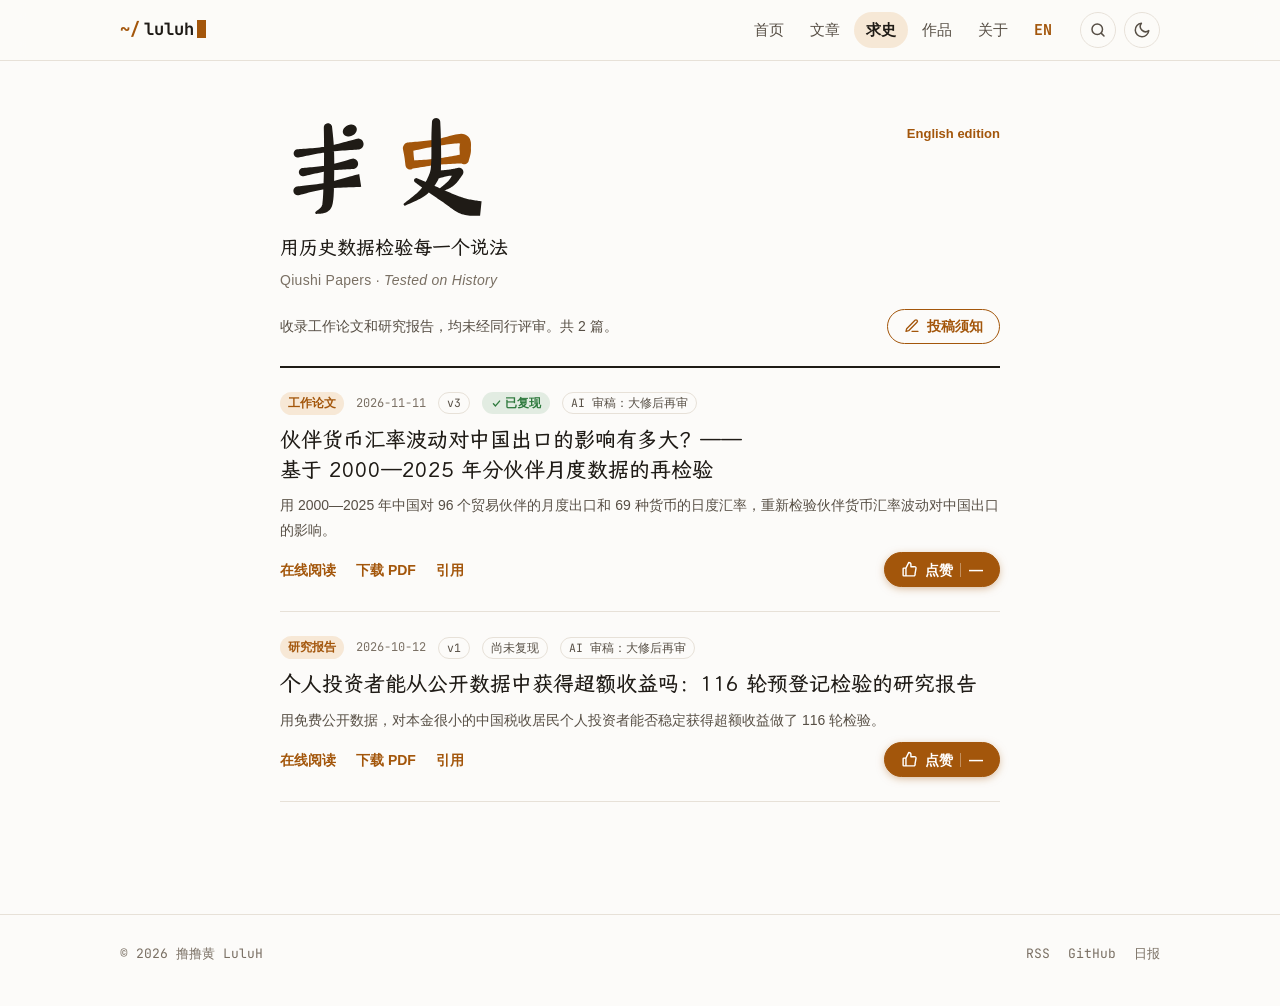
==== commit 37a88f1d: "同步《求史》开放出版" ====
--- a/index.html
+++ b/index.html
@@ -7,7 +7,7 @@
         }
         document.documentElement.dataset.theme = t;
       })();
-    </script><!-- 旧站链接兼容：/#/blog?id=post03 → /blog/how-stocks-work/ --><script>(function(){const legacyMap = {"post07":"/blog/expo-practice-script/","post03":"/blog/how-stocks-work/","post02":"/blog/html-to-word/","post04":"/blog/stock-terms/","post05":"/blog/stock-trading-rules/","post06":"/blog/chaoxing-copy/","post01":"/blog/pip-access-denied/"};
+    </script><!-- 旧站链接兼容：/#/blog?id=post03 → /blog/how-stocks-work/ --><script>(function(){const legacyMap = {"post06":"/blog/chaoxing-copy/","post07":"/blog/expo-practice-script/","post02":"/blog/html-to-word/","post03":"/blog/how-stocks-work/","post01":"/blog/pip-access-denied/","post05":"/blog/stock-trading-rules/","post04":"/blog/stock-terms/"};
 
       (function () {
         var h = location.hash;
@@ -19,8 +19,8 @@
         else if (/^#\/(homework|projects)/.test(h)) to = '/works/';
         location.replace(to);
       })();
-    })();</script><link rel="stylesheet" href="/_astro/_slug_.Bwon4xv_.css"></head> <body> <a class="skip-link" href="#main">跳到正文</a> <header class="site-header"> <div class="wrap"> <a href="https://luluh.top/" class="logo mono" aria-label="撸撸黄 LuluH 首页"> <span class="prompt">~/</span>luluh<span class="cursor" aria-hidden="true"></span> </a> <nav class="nav mono" aria-label="主导航"> <a href="https://luluh.top/">首页</a><a href="https://luluh.top/blog/">文章</a><a href="https://qiushi.luluh.top/" aria-current="page">求史</a><a href="https://luluh.top/works/">作品</a><a href="https://luluh.top/about/">关于</a> <a class="nav-lang" href="https://qiushi.luluh.top/en/" hreflang="en" lang="en">EN</a> </nav> <div class="header-actions"> <button class="icon-btn" id="search-toggle" type="button" aria-label="搜索" aria-expanded="false" aria-controls="search-pop" title="搜索（/）"> <svg viewBox="0 0 24 24" fill="none" stroke="currentColor" stroke-width="2" stroke-linecap="round" stroke-linejoin="round"><circle cx="11" cy="11" r="7"></circle><path d="m20 20-3.5-3.5"></path></svg> </button> <button class="icon-btn" id="theme-toggle" type="button" aria-label="切换深色/浅色"> <svg class="theme-icon-moon" viewBox="0 0 24 24" fill="none" stroke="currentColor" stroke-width="2" stroke-linecap="round" stroke-linejoin="round"><path d="M21 12.8A9 9 0 1 1 11.2 3a7 7 0 0 0 9.8 9.8z"></path></svg> <svg class="theme-icon-sun" viewBox="0 0 24 24" fill="none" stroke="currentColor" stroke-width="2" stroke-linecap="round" stroke-linejoin="round"><circle cx="12" cy="12" r="4"></circle><path d="M12 2v2M12 20v2M4.9 4.9l1.4 1.4M17.7 17.7l1.4 1.4M2 12h2M20 12h2M4.9 19.1l1.4-1.4M17.7 6.3l1.4-1.4"></path></svg> </button> </div> </div> </header> <!-- 搜索：点页头的放大镜就在当前页弹出，不单开页面；Pagefind 第一次打开时才加载 --> <div class="search-pop" id="search-pop" hidden> <div class="search-backdrop" data-search-close></div> <div class="search-box" role="dialog" aria-modal="true" aria-label="搜索"> <div id="search"></div> <p class="search-hint mono">Esc 关闭 · 按 / 随时打开</p> </div> </div> <main id="main">  <div class="wrap-narrow"> <header class="journal-head"> <div class="jh-top"> <h1 class="journal-name"><svg class="qiushi-logo" viewBox="0 0 204 100" role="img" aria-label="求史" xmlns="http://www.w3.org/2000/svg"> <path fill="currentColor" d="M76.34 10.04 L76.62 10.84 L76.74 11.70 L76.69 12.59 L76.47 13.48 L76.10 14.37 L75.58 15.22 L74.91 16.02 L74.13 16.74 L73.25 17.37 L72.28 17.89 L71.26 18.30 L70.21 18.57 L69.15 18.70 L68.12 18.70 L67.13 18.55 L66.21 18.27 L65.38 17.86 L64.67 17.33 L64.09 16.69 L63.66 15.96 L63.38 15.16 L63.26 14.30 L63.31 13.41 L63.53 12.52 L63.90 11.63 L64.42 10.78 L65.09 9.98 L65.87 9.26 L66.75 8.63 L67.72 8.11 L68.74 7.70 L69.79 7.43 L70.85 7.30 L71.88 7.30 L72.87 7.45 L73.79 7.73 L74.62 8.14 L75.33 8.67 L75.91 9.31 Z M20.56 38.96 L21.68 38.74 L23.04 38.46 L24.63 38.14 L26.40 37.77 L28.33 37.37 L30.40 36.94 L32.57 36.50 L34.82 36.05 L37.12 35.61 L39.45 35.17 L41.77 34.76 L44.05 34.37 L46.28 34.02 L48.42 33.72 L50.59 33.45 L52.91 33.19 L55.34 32.95 L57.83 32.72 L60.37 32.50 L62.90 32.30 L65.40 32.12 L67.83 31.94 L70.15 31.78 L72.33 31.64 L74.33 31.50 L76.11 31.38 L77.63 31.27 L78.87 31.18 L80.18 30.78 L81.34 30.05 L82.28 29.05 L82.92 27.84 L83.23 26.50 L83.18 25.13 L82.78 23.82 L82.05 22.66 L81.05 21.72 L79.84 21.08 L78.50 20.77 L77.13 20.82 L75.92 21.14 L74.44 21.54 L72.71 22.02 L70.78 22.55 L68.68 23.13 L66.44 23.75 L64.10 24.38 L61.68 25.03 L59.23 25.66 L56.77 26.28 L54.34 26.86 L51.98 27.40 L49.71 27.88 L47.58 28.28 L45.46 28.63 L43.25 28.95 L40.96 29.23 L38.63 29.49 L36.29 29.73 L33.96 29.94 L31.68 30.12 L29.47 30.30 L27.37 30.45 L25.40 30.59 L23.60 30.71 L21.98 30.83 L20.59 30.94 L19.44 31.04 L18.43 31.32 L17.53 31.85 L16.80 32.60 L16.29 33.50 L16.03 34.52 L16.04 35.56 L16.32 36.57 L16.85 37.47 L17.60 38.20 L18.50 38.71 L19.52 38.97 Z M25.63 56.95 L26.64 56.73 L27.88 56.45 L29.32 56.11 L30.95 55.74 L32.71 55.33 L34.60 54.89 L36.57 54.44 L38.60 53.99 L40.67 53.54 L42.73 53.11 L44.77 52.70 L46.76 52.33 L48.66 51.99 L50.45 51.71 L52.23 51.47 L54.08 51.26 L55.99 51.07 L57.93 50.90 L59.89 50.74 L61.82 50.61 L63.72 50.49 L65.55 50.38 L67.30 50.29 L68.93 50.20 L70.43 50.13 L71.77 50.06 L72.92 49.99 L73.86 49.93 L75.11 49.53 L76.21 48.83 L77.09 47.87 L77.70 46.72 L77.98 45.44 L77.93 44.14 L77.53 42.89 L76.83 41.79 L75.87 40.91 L74.72 40.30 L73.44 40.02 L72.14 40.07 L71.22 40.34 L70.11 40.67 L68.83 41.06 L67.40 41.50 L65.83 41.98 L64.16 42.49 L62.41 43.01 L60.59 43.54 L58.72 44.07 L56.84 44.58 L54.96 45.07 L53.10 45.53 L51.29 45.94 L49.55 46.29 L47.77 46.60 L45.87 46.89 L43.88 47.16 L41.82 47.41 L39.72 47.64 L37.63 47.86 L35.56 48.06 L33.54 48.24 L31.62 48.41 L29.81 48.56 L28.15 48.70 L26.67 48.83 L25.40 48.95 L24.37 49.05 L23.37 49.35 L22.48 49.89 L21.76 50.65 L21.26 51.57 L21.02 52.59 L21.05 53.63 L21.35 54.63 L21.89 55.52 L22.65 56.24 L23.57 56.74 L24.59 56.98 Z M20.75 75.18 L21.87 74.92 L23.23 74.58 L24.79 74.18 L26.54 73.73 L28.44 73.23 L30.47 72.71 L32.61 72.18 L34.83 71.64 L37.11 71.11 L39.43 70.59 L41.75 70.11 L44.05 69.67 L46.31 69.28 L48.49 68.96 L50.74 68.69 L53.16 68.46 L55.71 68.25 L58.36 68.08 L61.06 67.92 L63.76 67.79 L66.44 67.68 L69.05 67.59 L71.55 67.50 L73.89 67.43 L76.05 67.36 L77.97 67.30 L79.62 67.24 L80.96 67.18 L79.04 54.82 L77.76 55.17 L76.18 55.60 L74.33 56.12 L72.25 56.70 L69.99 57.33 L67.58 58.00 L65.06 58.69 L62.46 59.40 L59.84 60.09 L57.21 60.78 L54.63 61.42 L52.12 62.03 L49.74 62.57 L47.51 63.04 L45.32 63.46 L43.04 63.85 L40.71 64.21 L38.36 64.56 L36.00 64.87 L33.67 65.17 L31.39 65.45 L29.19 65.70 L27.10 65.93 L25.15 66.15 L23.36 66.34 L21.76 66.52 L20.38 66.68 L19.25 66.82 L18.19 67.15 L17.26 67.75 L16.51 68.57 L16.00 69.56 L15.76 70.64 L15.82 71.75 L16.15 72.81 L16.75 73.74 L17.57 74.49 L18.56 75.00 L19.64 75.24 Z M45.01 10.21 L45.02 11.03 L45.03 12.01 L45.05 13.12 L45.08 14.37 L45.10 15.72 L45.12 17.16 L45.15 18.69 L45.17 20.27 L45.19 21.90 L45.21 23.55 L45.23 25.22 L45.24 26.88 L45.25 28.51 L45.25 30.11 L45.25 31.72 L45.25 33.38 L45.24 35.08 L45.24 36.82 L45.23 38.59 L45.22 40.38 L45.20 42.19 L45.19 44.01 L45.17 45.84 L45.14 47.67 L45.11 49.50 L45.08 51.32 L45.04 53.12 L45.00 54.90 L44.95 56.73 L44.91 58.62 L44.85 60.56 L44.80 62.52 L44.74 64.50 L44.68 66.46 L44.61 68.40 L44.54 70.28 L44.47 72.10 L44.39 73.83 L44.30 75.45 L44.22 76.93 L44.13 78.26 L44.03 79.42 L43.94 80.44 L43.85 81.32 L43.77 82.04 L43.71 82.61 L43.66 83.04 L43.62 83.34 L43.62 83.54 L43.63 83.67 L43.65 83.78 L43.66 83.93 L43.61 84.14 L43.50 84.44 L43.31 84.83 L43.14 85.20 L43.05 85.50 L42.92 85.82 L42.66 86.23 L42.30 86.68 L41.86 87.16 L41.36 87.65 L40.83 88.13 L40.27 88.61 L39.72 89.07 L39.19 89.50 L38.68 89.90 L38.21 90.26 L37.80 90.59 L37.48 90.86 L37.21 91.03 L36.98 91.27 L36.83 91.56 L36.76 91.88 L36.77 92.20 L36.86 92.52 L37.03 92.79 L37.27 93.02 L37.56 93.17 L37.88 93.24 L38.20 93.23 L38.52 93.14 L38.87 93.10 L39.32 93.08 L39.87 93.06 L40.51 93.03 L41.22 92.99 L41.99 92.94 L42.80 92.87 L43.64 92.76 L44.51 92.62 L45.39 92.42 L46.28 92.16 L47.18 91.81 L48.07 91.34 L48.86 90.80 L49.44 90.36 L49.92 89.99 L50.40 89.57 L50.90 89.07 L51.39 88.49 L51.85 87.82 L52.26 87.09 L52.61 86.32 L52.91 85.51 L53.16 84.68 L53.38 83.78 L53.59 82.82 L53.78 81.77 L53.97 80.58 L54.14 79.22 L54.30 77.71 L54.43 76.09 L54.53 74.36 L54.62 72.55 L54.70 70.67 L54.76 68.73 L54.81 66.75 L54.86 64.75 L54.89 62.75 L54.92 60.77 L54.95 58.82 L54.97 56.92 L55.00 55.10 L55.02 53.29 L55.04 51.45 L55.06 49.61 L55.06 47.75 L55.06 45.89 L55.06 44.04 L55.05 42.19 L55.03 40.35 L55.00 38.53 L54.97 36.74 L54.93 34.97 L54.87 33.24 L54.82 31.54 L54.75 29.89 L54.66 28.23 L54.56 26.53 L54.44 24.83 L54.30 23.12 L54.16 21.44 L54.01 19.79 L53.85 18.19 L53.70 16.66 L53.55 15.21 L53.41 13.86 L53.28 12.62 L53.16 11.52 L53.07 10.57 L52.99 9.79 L52.80 8.76 L52.35 7.82 L51.67 7.02 L50.81 6.43 L49.83 6.09 L48.79 6.01 L47.76 6.20 L46.82 6.65 L46.02 7.33 L45.43 8.19 L45.09 9.17 Z"></path> <g transform="translate(104 0)"> <path fill="var(--accent)" d="M17.04 30.62 L17.10 30.94 L17.18 31.34 L17.27 31.79 L17.37 32.31 L17.48 32.87 L17.60 33.46 L17.72 34.09 L17.85 34.74 L17.98 35.39 L18.10 36.05 L18.22 36.71 L18.33 37.35 L18.44 37.97 L18.53 38.56 L18.62 39.15 L18.71 39.77 L18.80 40.41 L18.89 41.07 L18.97 41.74 L19.05 42.40 L19.13 43.05 L19.20 43.69 L19.27 44.29 L19.34 44.85 L19.40 45.37 L19.45 45.83 L19.50 46.23 L19.53 46.56 L19.83 47.69 L20.41 48.72 L21.24 49.55 L22.25 50.15 L23.38 50.46 L24.56 50.47 L25.69 50.17 L26.72 49.59 L27.55 48.76 L28.15 47.75 L28.46 46.62 L28.47 45.44 L28.42 45.12 L28.37 44.72 L28.31 44.26 L28.24 43.74 L28.16 43.18 L28.08 42.58 L28.00 41.95 L27.91 41.29 L27.83 40.63 L27.74 39.97 L27.66 39.30 L27.59 38.66 L27.52 38.03 L27.47 37.44 L27.41 36.85 L27.36 36.22 L27.32 35.57 L27.27 34.91 L27.23 34.24 L27.19 33.57 L27.15 32.91 L27.12 32.27 L27.08 31.67 L27.05 31.10 L27.03 30.58 L27.00 30.11 L26.98 29.71 L26.96 29.38 L26.63 28.12 L25.99 26.98 L25.07 26.05 L23.94 25.39 L22.69 25.05 L21.38 25.04 L20.12 25.37 L18.98 26.01 L18.05 26.93 L17.39 28.06 L17.05 29.31 Z M22.68 33.45 L23.73 33.23 L25.01 32.95 L26.50 32.62 L28.17 32.25 L29.98 31.85 L31.92 31.43 L33.95 30.99 L36.05 30.54 L38.19 30.10 L40.34 29.66 L42.47 29.25 L44.56 28.86 L46.58 28.51 L48.51 28.21 L50.48 27.91 L52.55 27.57 L54.67 27.22 L56.82 26.87 L58.98 26.53 L61.11 26.21 L63.19 25.93 L65.19 25.68 L67.08 25.50 L68.81 25.38 L70.34 25.34 L71.61 25.39 L72.55 25.50 L73.04 25.65 L73.08 25.74 L72.81 25.69 L72.45 25.47 L72.16 25.20 L72.02 25.06 L71.96 25.13 L71.91 25.43 L71.86 25.92 L71.78 26.56 L71.68 27.33 L71.58 28.21 L71.50 29.21 L71.46 30.31 L71.51 31.32 L71.57 31.95 L71.62 32.46 L71.66 33.05 L71.68 33.72 L71.70 34.42 L71.70 35.16 L71.69 35.91 L71.68 36.65 L71.66 37.38 L71.63 38.08 L71.60 38.75 L71.58 39.38 L71.55 39.97 L71.53 40.45 L71.54 41.62 L71.86 42.76 L72.45 43.77 L73.29 44.59 L74.31 45.17 L75.45 45.47 L76.62 45.46 L77.76 45.14 L78.77 44.55 L79.59 43.71 L80.17 42.69 L80.47 41.55 L80.55 41.22 L80.67 40.82 L80.84 40.29 L81.03 39.66 L81.24 38.95 L81.46 38.18 L81.68 37.34 L81.90 36.46 L82.10 35.54 L82.27 34.58 L82.41 33.59 L82.50 32.57 L82.53 31.53 L82.49 30.68 L82.47 30.19 L82.47 29.69 L82.49 28.99 L82.53 28.14 L82.55 27.15 L82.54 26.04 L82.46 24.82 L82.25 23.48 L81.85 22.02 L81.14 20.47 L80.03 18.97 L78.53 17.70 L76.79 16.82 L74.96 16.35 L73.15 16.21 L71.37 16.29 L69.56 16.52 L67.69 16.86 L65.75 17.29 L63.74 17.79 L61.68 18.32 L59.59 18.89 L57.48 19.46 L55.38 20.02 L53.30 20.56 L51.28 21.04 L49.34 21.46 L47.49 21.79 L45.59 22.08 L43.56 22.35 L41.45 22.61 L39.29 22.86 L37.11 23.09 L34.94 23.31 L32.80 23.51 L30.73 23.70 L28.75 23.88 L26.90 24.04 L25.20 24.19 L23.69 24.33 L22.38 24.45 L21.32 24.55 L20.19 24.88 L19.18 25.49 L18.37 26.34 L17.81 27.37 L17.53 28.51 L17.55 29.68 L17.88 30.81 L18.49 31.82 L19.34 32.63 L20.37 33.19 L21.51 33.47 Z M24.46 49.97 L25.51 49.81 L26.80 49.59 L28.29 49.34 L29.96 49.05 L31.78 48.74 L33.73 48.41 L35.77 48.07 L37.87 47.73 L40.02 47.39 L42.17 47.06 L44.31 46.74 L46.40 46.46 L48.42 46.20 L50.34 45.98 L52.27 45.79 L54.30 45.62 L56.41 45.47 L58.56 45.32 L60.74 45.20 L62.91 45.08 L65.05 44.98 L67.12 44.88 L69.09 44.80 L70.94 44.72 L72.63 44.65 L74.15 44.59 L75.45 44.53 L76.52 44.47 L77.66 44.18 L78.68 43.61 L79.53 42.80 L80.13 41.79 L80.45 40.66 L80.47 39.48 L80.18 38.34 L79.61 37.32 L78.80 36.47 L77.79 35.87 L76.66 35.55 L75.48 35.53 L74.44 35.72 L73.15 35.96 L71.66 36.24 L70.00 36.56 L68.18 36.90 L66.24 37.27 L64.20 37.65 L62.10 38.03 L59.96 38.42 L57.81 38.79 L55.68 39.14 L53.59 39.47 L51.57 39.76 L49.66 40.02 L47.74 40.24 L45.71 40.45 L43.61 40.65 L41.45 40.83 L39.28 41.00 L37.11 41.16 L34.98 41.30 L32.92 41.44 L30.95 41.56 L29.11 41.67 L27.42 41.77 L25.90 41.87 L24.60 41.95 L23.54 42.03 L22.53 42.28 L21.62 42.79 L20.87 43.51 L20.33 44.41 L20.04 45.41 L20.03 46.46 L20.28 47.47 L20.79 48.38 L21.51 49.13 L22.41 49.67 L23.41 49.96 Z"></path> <path fill="currentColor" d="M45.00 5.00 L44.98 5.50 L44.95 6.06 L44.92 6.69 L44.89 7.39 L44.85 8.15 L44.81 8.98 L44.77 9.88 L44.72 10.84 L44.68 11.86 L44.64 12.96 L44.60 14.12 L44.56 15.35 L44.53 16.64 L44.50 18.01 L44.48 19.51 L44.47 21.19 L44.47 23.00 L44.47 24.91 L44.47 26.91 L44.48 28.96 L44.48 31.04 L44.48 33.11 L44.48 35.15 L44.46 37.12 L44.43 39.00 L44.39 40.76 L44.33 42.35 L44.25 43.79 L44.17 45.11 L44.09 46.33 L44.02 47.42 L43.95 48.38 L43.87 49.23 L43.78 49.97 L43.69 50.63 L43.58 51.21 L43.46 51.76 L43.32 52.30 L43.16 52.87 L42.96 53.49 L42.71 54.21 L42.40 55.04 L42.04 55.96 L41.64 56.93 L41.21 57.93 L40.74 58.96 L40.25 60.00 L39.73 61.05 L39.17 62.11 L38.58 63.17 L37.97 64.23 L37.32 65.28 L36.64 66.32 L35.92 67.34 L35.18 68.33 L34.41 69.28 L33.57 70.24 L32.58 71.27 L31.43 72.36 L30.18 73.48 L28.86 74.62 L27.49 75.76 L26.10 76.88 L24.73 77.96 L23.40 79.00 L22.14 79.97 L20.97 80.86 L19.93 81.67 L19.03 82.37 L18.33 82.95 L18.08 83.16 L17.89 83.43 L17.78 83.73 L17.75 84.06 L17.81 84.38 L17.95 84.67 L18.16 84.92 L18.43 85.11 L18.73 85.22 L19.06 85.25 L19.38 85.19 L19.67 85.05 L20.47 84.67 L21.46 84.21 L22.65 83.69 L23.99 83.10 L25.46 82.45 L27.02 81.75 L28.65 81.00 L30.31 80.21 L31.99 79.38 L33.65 78.51 L35.26 77.62 L36.81 76.68 L38.26 75.72 L39.59 74.72 L40.78 73.70 L41.91 72.66 L43.00 71.58 L44.03 70.47 L45.01 69.33 L45.95 68.18 L46.83 67.01 L47.66 65.84 L48.44 64.67 L49.17 63.50 L49.86 62.34 L50.49 61.19 L51.07 60.07 L51.60 58.96 L52.08 57.87 L52.49 56.81 L52.83 55.77 L53.10 54.74 L53.31 53.73 L53.46 52.73 L53.56 51.75 L53.62 50.78 L53.65 49.81 L53.67 48.82 L53.67 47.80 L53.68 46.71 L53.70 45.53 L53.75 44.21 L53.79 42.67 L53.82 40.95 L53.83 39.11 L53.83 37.16 L53.82 35.13 L53.80 33.06 L53.77 30.96 L53.73 28.87 L53.69 26.81 L53.65 24.81 L53.61 22.90 L53.57 21.10 L53.53 19.46 L53.50 17.99 L53.47 16.64 L53.44 15.35 L53.40 14.12 L53.36 12.96 L53.32 11.86 L53.28 10.84 L53.23 9.88 L53.19 8.98 L53.15 8.15 L53.11 7.39 L53.08 6.69 L53.05 6.06 L53.02 5.50 L53.00 5.00 L52.86 3.96 L52.46 3.00 L51.83 2.17 L51.00 1.54 L50.04 1.14 L49.00 1.00 L47.96 1.14 L47.00 1.54 L46.17 2.17 L45.54 3.00 L45.14 3.96 Z M47.67 59.94 L48.30 59.79 L49.08 59.59 L49.99 59.35 L51.02 59.07 L52.13 58.78 L53.30 58.47 L54.52 58.15 L55.76 57.84 L57.01 57.54 L58.22 57.25 L59.39 56.99 L60.49 56.77 L61.49 56.60 L62.37 56.48 L63.17 56.41 L63.96 56.38 L64.73 56.38 L65.48 56.42 L66.20 56.48 L66.89 56.56 L67.56 56.65 L68.19 56.76 L68.78 56.86 L69.34 56.97 L69.86 57.06 L70.34 57.14 L70.80 57.21 L71.19 57.25 L72.28 57.05 L73.29 56.58 L74.14 55.87 L74.77 54.96 L75.15 53.92 L75.25 52.81 L75.05 51.72 L74.58 50.71 L73.87 49.86 L72.96 49.23 L71.92 48.85 L70.81 48.75 L70.50 48.82 L70.13 48.91 L69.69 49.01 L69.18 49.13 L68.61 49.26 L67.99 49.39 L67.32 49.53 L66.60 49.68 L65.85 49.83 L65.07 49.97 L64.25 50.12 L63.40 50.26 L62.53 50.40 L61.63 50.52 L60.66 50.65 L59.59 50.77 L58.43 50.90 L57.21 51.03 L55.94 51.16 L54.64 51.29 L53.35 51.41 L52.08 51.53 L50.87 51.64 L49.72 51.75 L48.67 51.84 L47.73 51.93 L46.95 52.00 L46.33 52.06 L45.33 52.37 L44.45 52.92 L43.74 53.69 L43.25 54.61 L43.02 55.63 L43.06 56.67 L43.37 57.67 L43.92 58.55 L44.69 59.26 L45.61 59.75 L46.63 59.98 Z M67.47 50.63 L67.19 51.11 L66.85 51.70 L66.49 52.35 L66.10 53.05 L65.69 53.81 L65.25 54.60 L64.79 55.41 L64.32 56.23 L63.84 57.05 L63.35 57.85 L62.87 58.61 L62.40 59.32 L61.95 59.96 L61.53 60.53 L61.08 61.07 L60.54 61.66 L59.93 62.28 L59.26 62.93 L58.56 63.57 L57.83 64.22 L57.10 64.85 L56.37 65.47 L55.66 66.05 L54.99 66.61 L54.36 67.12 L53.79 67.58 L53.29 67.99 L52.89 68.34 L52.49 68.68 L52.20 69.12 L52.04 69.61 L52.00 70.13 L52.11 70.65 L52.34 71.11 L52.68 71.51 L53.12 71.80 L53.61 71.96 L54.13 72.00 L54.65 71.89 L55.11 71.66 L55.54 71.45 L56.07 71.21 L56.71 70.92 L57.45 70.59 L58.25 70.22 L59.12 69.83 L60.03 69.40 L60.97 68.93 L61.92 68.44 L62.88 67.92 L63.82 67.37 L64.74 66.78 L65.63 66.15 L66.47 65.47 L67.27 64.74 L68.04 63.96 L68.78 63.14 L69.49 62.29 L70.18 61.43 L70.83 60.57 L71.46 59.72 L72.05 58.89 L72.59 58.11 L73.10 57.38 L73.55 56.72 L73.94 56.16 L74.26 55.72 L74.53 55.37 L75.02 54.37 L75.24 53.29 L75.17 52.18 L74.82 51.13 L74.20 50.20 L73.37 49.47 L72.37 48.98 L71.29 48.76 L70.18 48.83 L69.13 49.18 L68.20 49.80 Z M28.88 62.95 L29.41 63.34 L30.05 63.80 L30.79 64.34 L31.62 64.95 L32.52 65.61 L33.49 66.31 L34.50 67.05 L35.56 67.82 L36.64 68.61 L37.74 69.40 L38.84 70.20 L39.93 70.98 L40.99 71.74 L42.02 72.48 L43.04 73.20 L44.07 73.93 L45.12 74.67 L46.19 75.43 L47.27 76.19 L48.37 76.95 L49.47 77.72 L50.58 78.50 L51.70 79.27 L52.82 80.04 L53.94 80.81 L55.07 81.57 L56.19 82.33 L57.28 83.06 L58.32 83.79 L59.34 84.53 L60.38 85.30 L61.44 86.09 L62.51 86.90 L63.61 87.71 L64.73 88.52 L65.88 89.32 L67.07 90.10 L68.29 90.85 L69.57 91.57 L70.89 92.24 L72.26 92.86 L73.72 93.41 L75.26 93.87 L76.84 94.23 L78.40 94.51 L79.95 94.70 L81.47 94.84 L82.95 94.93 L84.37 94.97 L85.72 94.99 L86.99 94.99 L88.15 94.98 L89.18 94.96 L90.06 94.95 L90.73 94.94 L91.28 94.96 L92.72 81.04 L91.97 80.92 L91.05 80.80 L90.08 80.67 L89.04 80.52 L87.94 80.37 L86.80 80.20 L85.63 80.03 L84.45 79.84 L83.27 79.64 L82.12 79.43 L81.03 79.22 L80.01 79.00 L79.10 78.79 L78.28 78.59 L77.45 78.38 L76.54 78.12 L75.58 77.83 L74.56 77.51 L73.51 77.15 L72.41 76.77 L71.27 76.36 L70.11 75.92 L68.92 75.45 L67.71 74.97 L66.47 74.47 L65.23 73.96 L63.97 73.45 L62.72 72.94 L61.52 72.44 L60.33 71.94 L59.13 71.43 L57.92 70.90 L56.71 70.37 L55.49 69.82 L54.28 69.28 L53.07 68.73 L51.86 68.18 L50.66 67.63 L49.47 67.09 L48.29 66.55 L47.12 66.03 L45.98 65.52 L44.82 65.01 L43.62 64.49 L42.40 63.95 L41.16 63.41 L39.92 62.87 L38.69 62.34 L37.50 61.82 L36.35 61.32 L35.25 60.84 L34.23 60.40 L33.29 59.99 L32.44 59.62 L31.72 59.31 L31.12 59.05 L30.57 58.82 L29.99 58.75 L29.41 58.83 L28.87 59.06 L28.40 59.42 L28.05 59.88 L27.82 60.43 L27.75 61.01 L27.83 61.59 L28.06 62.13 L28.42 62.60 Z"></path> </g> </svg></h1> <a class="lang-link" href="/en/" hreflang="en" lang="en">English edition</a> </div> <p class="journal-tagline">用历史数据检验每一个说法</p> <p class="journal-en">Qiushi Papers · <i>Tested on History</i></p> <div class="jh-foot"> <p class="journal-desc">收录工作论文和研究报告，均未经同行评审。共 2 篇。</p> <a class="pill-btn pill-line submit-cta" href="/submit/"> <svg viewBox="0 0 24 24" aria-hidden="true"><path d="M12 20h9M16.5 3.5a2.1 2.1 0 0 1 3 3L7 19l-4 1 1-4Z" fill="none" stroke="currentColor" stroke-width="2" stroke-linecap="round" stroke-linejoin="round"></path></svg> <span>投稿须知</span> </a> </div> </header> <ol class="journal-list"> <li> <p class="jl-meta mono"> <span class="jl-kind">工作论文</span> <time datetime="2026-11-11T00:00:00.000Z">2026-11-11</time> </p> <h2><a href="/export-volatility-working-paper/">伙伴货币汇率波动对中国出口的影响有多大？——基于 2000—2025 年分伙伴月度数据的再检验</a></h2> <p class="jl-desc">用 2000—2025 年中国对 96 个贸易伙伴的月度出口和 69 种货币的日度汇率，重新检验伙伴货币汇率波动对中国出口的影响。</p> <div class="jl-row"> <p class="jl-links"> <a href="/export-volatility-working-paper/">在线阅读</a> <a href="https://luluh.top/api/dl/export-volatility-working-paper">下载 PDF</a> <a href="/export-volatility-working-paper/#cite">引用</a> </p> <button type="button" class="like-btn like-md " data-like-slug="export-volatility-working-paper" data-like-label="点赞" data-liked-label="已赞" aria-pressed="false" data-pagefind-ignore> <svg viewBox="0 0 24 24" aria-hidden="true"><path d="M7 10v11M7 10l4-8c1.7 0 3 1.3 3 3v3h5.2a2 2 0 0 1 2 2.3l-1.4 8A2 2 0 0 1 17.8 21H7m0-11H4a1 1 0 0 0-1 1v9a1 1 0 0 0 1 1h3" fill="none" stroke="currentColor" stroke-width="2" stroke-linecap="round" stroke-linejoin="round"></path></svg> <span class="like-label">点赞</span> <b class="like-n" data-like-count="export-volatility-working-paper">—</b> </button> <script type="module" src="/_astro/LikeButton.astro_astro_type_script_index_0_lang.BnwrgHdW.js"></script> </div> <p class="stats-line jl-stats" data-stats-for="export-volatility-working-paper" hidden>
-打开 <b data-stat="view">0</b> 次 · 下载 <b data-stat="download">0</b> 次<span data-stat-if="cite"> · 引用 <b data-stat="cite">0</b> 次</span><span data-stat-if="bot"> · 其中 AI 和搜索引擎 <b data-stat="bot">0</b> 次（<span data-stat="bots"></span>）</span></p><script type="module" src="/_astro/StatsLine.astro_astro_type_script_index_0_lang.Dvk4BszH.js"></script> </li><li> <p class="jl-meta mono"> <span class="jl-kind">研究报告</span> <time datetime="2026-10-12T00:00:00.000Z">2026-10-12</time> </p> <h2><a href="/116-rounds-report/">个人投资者能从公开数据中获得超额收益吗：116 轮预登记检验的研究报告</a></h2> <p class="jl-desc">用免费公开数据，对本金很小的中国税收居民个人投资者能否稳定获得超额收益做了 116 轮检验。</p> <div class="jl-row"> <p class="jl-links"> <a href="/116-rounds-report/">在线阅读</a> <a href="https://luluh.top/api/dl/116-rounds-report">下载 PDF</a> <a href="/116-rounds-report/#cite">引用</a> </p> <button type="button" class="like-btn like-md " data-like-slug="116-rounds-report" data-like-label="点赞" data-liked-label="已赞" aria-pressed="false" data-pagefind-ignore> <svg viewBox="0 0 24 24" aria-hidden="true"><path d="M7 10v11M7 10l4-8c1.7 0 3 1.3 3 3v3h5.2a2 2 0 0 1 2 2.3l-1.4 8A2 2 0 0 1 17.8 21H7m0-11H4a1 1 0 0 0-1 1v9a1 1 0 0 0 1 1h3" fill="none" stroke="currentColor" stroke-width="2" stroke-linecap="round" stroke-linejoin="round"></path></svg> <span class="like-label">点赞</span> <b class="like-n" data-like-count="116-rounds-report">—</b> </button>  </div> <p class="stats-line jl-stats" data-stats-for="116-rounds-report" hidden>
+    })();</script><link rel="stylesheet" href="/_astro/_slug_.X2_bZcug.css"></head> <body> <a class="skip-link" href="#main">跳到正文</a> <header class="site-header"> <div class="wrap"> <a href="https://luluh.top/" class="logo mono" aria-label="撸撸黄 LuluH 首页"> <span class="prompt">~/</span>luluh<span class="cursor" aria-hidden="true"></span> </a> <nav class="nav mono" aria-label="主导航"> <a href="https://luluh.top/">首页</a><a href="https://luluh.top/blog/">文章</a><a href="https://qiushi.luluh.top/" aria-current="page">求史</a><a href="https://luluh.top/works/">作品</a><a href="https://luluh.top/about/">关于</a> <a class="nav-lang" href="https://qiushi.luluh.top/en/" hreflang="en" lang="en">EN</a> </nav> <div class="header-actions"> <button class="icon-btn" id="search-toggle" type="button" aria-label="搜索" aria-expanded="false" aria-controls="search-pop" title="搜索（/）"> <svg viewBox="0 0 24 24" fill="none" stroke="currentColor" stroke-width="2" stroke-linecap="round" stroke-linejoin="round"><circle cx="11" cy="11" r="7"></circle><path d="m20 20-3.5-3.5"></path></svg> </button> <button class="icon-btn" id="theme-toggle" type="button" aria-label="切换深色/浅色"> <svg class="theme-icon-moon" viewBox="0 0 24 24" fill="none" stroke="currentColor" stroke-width="2" stroke-linecap="round" stroke-linejoin="round"><path d="M21 12.8A9 9 0 1 1 11.2 3a7 7 0 0 0 9.8 9.8z"></path></svg> <svg class="theme-icon-sun" viewBox="0 0 24 24" fill="none" stroke="currentColor" stroke-width="2" stroke-linecap="round" stroke-linejoin="round"><circle cx="12" cy="12" r="4"></circle><path d="M12 2v2M12 20v2M4.9 4.9l1.4 1.4M17.7 17.7l1.4 1.4M2 12h2M20 12h2M4.9 19.1l1.4-1.4M17.7 6.3l1.4-1.4"></path></svg> </button> </div> </div> </header> <!-- 搜索：点页头的放大镜就在当前页弹出，不单开页面；Pagefind 第一次打开时才加载 --> <div class="search-pop" id="search-pop" hidden> <div class="search-backdrop" data-search-close></div> <div class="search-box" role="dialog" aria-modal="true" aria-label="搜索"> <div id="search"></div> <p class="search-hint mono">Esc 关闭 · 按 / 随时打开</p> </div> </div> <main id="main">  <div class="wrap-narrow"> <header class="journal-head"> <div class="jh-top"> <h1 class="journal-name"><svg class="qiushi-logo" viewBox="0 0 204 100" role="img" aria-label="求史" xmlns="http://www.w3.org/2000/svg"> <path fill="currentColor" d="M76.34 10.04 L76.62 10.84 L76.74 11.70 L76.69 12.59 L76.47 13.48 L76.10 14.37 L75.58 15.22 L74.91 16.02 L74.13 16.74 L73.25 17.37 L72.28 17.89 L71.26 18.30 L70.21 18.57 L69.15 18.70 L68.12 18.70 L67.13 18.55 L66.21 18.27 L65.38 17.86 L64.67 17.33 L64.09 16.69 L63.66 15.96 L63.38 15.16 L63.26 14.30 L63.31 13.41 L63.53 12.52 L63.90 11.63 L64.42 10.78 L65.09 9.98 L65.87 9.26 L66.75 8.63 L67.72 8.11 L68.74 7.70 L69.79 7.43 L70.85 7.30 L71.88 7.30 L72.87 7.45 L73.79 7.73 L74.62 8.14 L75.33 8.67 L75.91 9.31 Z M20.56 38.96 L21.68 38.74 L23.04 38.46 L24.63 38.14 L26.40 37.77 L28.33 37.37 L30.40 36.94 L32.57 36.50 L34.82 36.05 L37.12 35.61 L39.45 35.17 L41.77 34.76 L44.05 34.37 L46.28 34.02 L48.42 33.72 L50.59 33.45 L52.91 33.19 L55.34 32.95 L57.83 32.72 L60.37 32.50 L62.90 32.30 L65.40 32.12 L67.83 31.94 L70.15 31.78 L72.33 31.64 L74.33 31.50 L76.11 31.38 L77.63 31.27 L78.87 31.18 L80.18 30.78 L81.34 30.05 L82.28 29.05 L82.92 27.84 L83.23 26.50 L83.18 25.13 L82.78 23.82 L82.05 22.66 L81.05 21.72 L79.84 21.08 L78.50 20.77 L77.13 20.82 L75.92 21.14 L74.44 21.54 L72.71 22.02 L70.78 22.55 L68.68 23.13 L66.44 23.75 L64.10 24.38 L61.68 25.03 L59.23 25.66 L56.77 26.28 L54.34 26.86 L51.98 27.40 L49.71 27.88 L47.58 28.28 L45.46 28.63 L43.25 28.95 L40.96 29.23 L38.63 29.49 L36.29 29.73 L33.96 29.94 L31.68 30.12 L29.47 30.30 L27.37 30.45 L25.40 30.59 L23.60 30.71 L21.98 30.83 L20.59 30.94 L19.44 31.04 L18.43 31.32 L17.53 31.85 L16.80 32.60 L16.29 33.50 L16.03 34.52 L16.04 35.56 L16.32 36.57 L16.85 37.47 L17.60 38.20 L18.50 38.71 L19.52 38.97 Z M25.63 56.95 L26.64 56.73 L27.88 56.45 L29.32 56.11 L30.95 55.74 L32.71 55.33 L34.60 54.89 L36.57 54.44 L38.60 53.99 L40.67 53.54 L42.73 53.11 L44.77 52.70 L46.76 52.33 L48.66 51.99 L50.45 51.71 L52.23 51.47 L54.08 51.26 L55.99 51.07 L57.93 50.90 L59.89 50.74 L61.82 50.61 L63.72 50.49 L65.55 50.38 L67.30 50.29 L68.93 50.20 L70.43 50.13 L71.77 50.06 L72.92 49.99 L73.86 49.93 L75.11 49.53 L76.21 48.83 L77.09 47.87 L77.70 46.72 L77.98 45.44 L77.93 44.14 L77.53 42.89 L76.83 41.79 L75.87 40.91 L74.72 40.30 L73.44 40.02 L72.14 40.07 L71.22 40.34 L70.11 40.67 L68.83 41.06 L67.40 41.50 L65.83 41.98 L64.16 42.49 L62.41 43.01 L60.59 43.54 L58.72 44.07 L56.84 44.58 L54.96 45.07 L53.10 45.53 L51.29 45.94 L49.55 46.29 L47.77 46.60 L45.87 46.89 L43.88 47.16 L41.82 47.41 L39.72 47.64 L37.63 47.86 L35.56 48.06 L33.54 48.24 L31.62 48.41 L29.81 48.56 L28.15 48.70 L26.67 48.83 L25.40 48.95 L24.37 49.05 L23.37 49.35 L22.48 49.89 L21.76 50.65 L21.26 51.57 L21.02 52.59 L21.05 53.63 L21.35 54.63 L21.89 55.52 L22.65 56.24 L23.57 56.74 L24.59 56.98 Z M20.75 75.18 L21.87 74.92 L23.23 74.58 L24.79 74.18 L26.54 73.73 L28.44 73.23 L30.47 72.71 L32.61 72.18 L34.83 71.64 L37.11 71.11 L39.43 70.59 L41.75 70.11 L44.05 69.67 L46.31 69.28 L48.49 68.96 L50.74 68.69 L53.16 68.46 L55.71 68.25 L58.36 68.08 L61.06 67.92 L63.76 67.79 L66.44 67.68 L69.05 67.59 L71.55 67.50 L73.89 67.43 L76.05 67.36 L77.97 67.30 L79.62 67.24 L80.96 67.18 L79.04 54.82 L77.76 55.17 L76.18 55.60 L74.33 56.12 L72.25 56.70 L69.99 57.33 L67.58 58.00 L65.06 58.69 L62.46 59.40 L59.84 60.09 L57.21 60.78 L54.63 61.42 L52.12 62.03 L49.74 62.57 L47.51 63.04 L45.32 63.46 L43.04 63.85 L40.71 64.21 L38.36 64.56 L36.00 64.87 L33.67 65.17 L31.39 65.45 L29.19 65.70 L27.10 65.93 L25.15 66.15 L23.36 66.34 L21.76 66.52 L20.38 66.68 L19.25 66.82 L18.19 67.15 L17.26 67.75 L16.51 68.57 L16.00 69.56 L15.76 70.64 L15.82 71.75 L16.15 72.81 L16.75 73.74 L17.57 74.49 L18.56 75.00 L19.64 75.24 Z M45.01 10.21 L45.02 11.03 L45.03 12.01 L45.05 13.12 L45.08 14.37 L45.10 15.72 L45.12 17.16 L45.15 18.69 L45.17 20.27 L45.19 21.90 L45.21 23.55 L45.23 25.22 L45.24 26.88 L45.25 28.51 L45.25 30.11 L45.25 31.72 L45.25 33.38 L45.24 35.08 L45.24 36.82 L45.23 38.59 L45.22 40.38 L45.20 42.19 L45.19 44.01 L45.17 45.84 L45.14 47.67 L45.11 49.50 L45.08 51.32 L45.04 53.12 L45.00 54.90 L44.95 56.73 L44.91 58.62 L44.85 60.56 L44.80 62.52 L44.74 64.50 L44.68 66.46 L44.61 68.40 L44.54 70.28 L44.47 72.10 L44.39 73.83 L44.30 75.45 L44.22 76.93 L44.13 78.26 L44.03 79.42 L43.94 80.44 L43.85 81.32 L43.77 82.04 L43.71 82.61 L43.66 83.04 L43.62 83.34 L43.62 83.54 L43.63 83.67 L43.65 83.78 L43.66 83.93 L43.61 84.14 L43.50 84.44 L43.31 84.83 L43.14 85.20 L43.05 85.50 L42.92 85.82 L42.66 86.23 L42.30 86.68 L41.86 87.16 L41.36 87.65 L40.83 88.13 L40.27 88.61 L39.72 89.07 L39.19 89.50 L38.68 89.90 L38.21 90.26 L37.80 90.59 L37.48 90.86 L37.21 91.03 L36.98 91.27 L36.83 91.56 L36.76 91.88 L36.77 92.20 L36.86 92.52 L37.03 92.79 L37.27 93.02 L37.56 93.17 L37.88 93.24 L38.20 93.23 L38.52 93.14 L38.87 93.10 L39.32 93.08 L39.87 93.06 L40.51 93.03 L41.22 92.99 L41.99 92.94 L42.80 92.87 L43.64 92.76 L44.51 92.62 L45.39 92.42 L46.28 92.16 L47.18 91.81 L48.07 91.34 L48.86 90.80 L49.44 90.36 L49.92 89.99 L50.40 89.57 L50.90 89.07 L51.39 88.49 L51.85 87.82 L52.26 87.09 L52.61 86.32 L52.91 85.51 L53.16 84.68 L53.38 83.78 L53.59 82.82 L53.78 81.77 L53.97 80.58 L54.14 79.22 L54.30 77.71 L54.43 76.09 L54.53 74.36 L54.62 72.55 L54.70 70.67 L54.76 68.73 L54.81 66.75 L54.86 64.75 L54.89 62.75 L54.92 60.77 L54.95 58.82 L54.97 56.92 L55.00 55.10 L55.02 53.29 L55.04 51.45 L55.06 49.61 L55.06 47.75 L55.06 45.89 L55.06 44.04 L55.05 42.19 L55.03 40.35 L55.00 38.53 L54.97 36.74 L54.93 34.97 L54.87 33.24 L54.82 31.54 L54.75 29.89 L54.66 28.23 L54.56 26.53 L54.44 24.83 L54.30 23.12 L54.16 21.44 L54.01 19.79 L53.85 18.19 L53.70 16.66 L53.55 15.21 L53.41 13.86 L53.28 12.62 L53.16 11.52 L53.07 10.57 L52.99 9.79 L52.80 8.76 L52.35 7.82 L51.67 7.02 L50.81 6.43 L49.83 6.09 L48.79 6.01 L47.76 6.20 L46.82 6.65 L46.02 7.33 L45.43 8.19 L45.09 9.17 Z"></path> <g transform="translate(104 0)"> <path fill="var(--accent)" d="M17.04 30.62 L17.10 30.94 L17.18 31.34 L17.27 31.79 L17.37 32.31 L17.48 32.87 L17.60 33.46 L17.72 34.09 L17.85 34.74 L17.98 35.39 L18.10 36.05 L18.22 36.71 L18.33 37.35 L18.44 37.97 L18.53 38.56 L18.62 39.15 L18.71 39.77 L18.80 40.41 L18.89 41.07 L18.97 41.74 L19.05 42.40 L19.13 43.05 L19.20 43.69 L19.27 44.29 L19.34 44.85 L19.40 45.37 L19.45 45.83 L19.50 46.23 L19.53 46.56 L19.83 47.69 L20.41 48.72 L21.24 49.55 L22.25 50.15 L23.38 50.46 L24.56 50.47 L25.69 50.17 L26.72 49.59 L27.55 48.76 L28.15 47.75 L28.46 46.62 L28.47 45.44 L28.42 45.12 L28.37 44.72 L28.31 44.26 L28.24 43.74 L28.16 43.18 L28.08 42.58 L28.00 41.95 L27.91 41.29 L27.83 40.63 L27.74 39.97 L27.66 39.30 L27.59 38.66 L27.52 38.03 L27.47 37.44 L27.41 36.85 L27.36 36.22 L27.32 35.57 L27.27 34.91 L27.23 34.24 L27.19 33.57 L27.15 32.91 L27.12 32.27 L27.08 31.67 L27.05 31.10 L27.03 30.58 L27.00 30.11 L26.98 29.71 L26.96 29.38 L26.63 28.12 L25.99 26.98 L25.07 26.05 L23.94 25.39 L22.69 25.05 L21.38 25.04 L20.12 25.37 L18.98 26.01 L18.05 26.93 L17.39 28.06 L17.05 29.31 Z M22.68 33.45 L23.73 33.23 L25.01 32.95 L26.50 32.62 L28.17 32.25 L29.98 31.85 L31.92 31.43 L33.95 30.99 L36.05 30.54 L38.19 30.10 L40.34 29.66 L42.47 29.25 L44.56 28.86 L46.58 28.51 L48.51 28.21 L50.48 27.91 L52.55 27.57 L54.67 27.22 L56.82 26.87 L58.98 26.53 L61.11 26.21 L63.19 25.93 L65.19 25.68 L67.08 25.50 L68.81 25.38 L70.34 25.34 L71.61 25.39 L72.55 25.50 L73.04 25.65 L73.08 25.74 L72.81 25.69 L72.45 25.47 L72.16 25.20 L72.02 25.06 L71.96 25.13 L71.91 25.43 L71.86 25.92 L71.78 26.56 L71.68 27.33 L71.58 28.21 L71.50 29.21 L71.46 30.31 L71.51 31.32 L71.57 31.95 L71.62 32.46 L71.66 33.05 L71.68 33.72 L71.70 34.42 L71.70 35.16 L71.69 35.91 L71.68 36.65 L71.66 37.38 L71.63 38.08 L71.60 38.75 L71.58 39.38 L71.55 39.97 L71.53 40.45 L71.54 41.62 L71.86 42.76 L72.45 43.77 L73.29 44.59 L74.31 45.17 L75.45 45.47 L76.62 45.46 L77.76 45.14 L78.77 44.55 L79.59 43.71 L80.17 42.69 L80.47 41.55 L80.55 41.22 L80.67 40.82 L80.84 40.29 L81.03 39.66 L81.24 38.95 L81.46 38.18 L81.68 37.34 L81.90 36.46 L82.10 35.54 L82.27 34.58 L82.41 33.59 L82.50 32.57 L82.53 31.53 L82.49 30.68 L82.47 30.19 L82.47 29.69 L82.49 28.99 L82.53 28.14 L82.55 27.15 L82.54 26.04 L82.46 24.82 L82.25 23.48 L81.85 22.02 L81.14 20.47 L80.03 18.97 L78.53 17.70 L76.79 16.82 L74.96 16.35 L73.15 16.21 L71.37 16.29 L69.56 16.52 L67.69 16.86 L65.75 17.29 L63.74 17.79 L61.68 18.32 L59.59 18.89 L57.48 19.46 L55.38 20.02 L53.30 20.56 L51.28 21.04 L49.34 21.46 L47.49 21.79 L45.59 22.08 L43.56 22.35 L41.45 22.61 L39.29 22.86 L37.11 23.09 L34.94 23.31 L32.80 23.51 L30.73 23.70 L28.75 23.88 L26.90 24.04 L25.20 24.19 L23.69 24.33 L22.38 24.45 L21.32 24.55 L20.19 24.88 L19.18 25.49 L18.37 26.34 L17.81 27.37 L17.53 28.51 L17.55 29.68 L17.88 30.81 L18.49 31.82 L19.34 32.63 L20.37 33.19 L21.51 33.47 Z M24.46 49.97 L25.51 49.81 L26.80 49.59 L28.29 49.34 L29.96 49.05 L31.78 48.74 L33.73 48.41 L35.77 48.07 L37.87 47.73 L40.02 47.39 L42.17 47.06 L44.31 46.74 L46.40 46.46 L48.42 46.20 L50.34 45.98 L52.27 45.79 L54.30 45.62 L56.41 45.47 L58.56 45.32 L60.74 45.20 L62.91 45.08 L65.05 44.98 L67.12 44.88 L69.09 44.80 L70.94 44.72 L72.63 44.65 L74.15 44.59 L75.45 44.53 L76.52 44.47 L77.66 44.18 L78.68 43.61 L79.53 42.80 L80.13 41.79 L80.45 40.66 L80.47 39.48 L80.18 38.34 L79.61 37.32 L78.80 36.47 L77.79 35.87 L76.66 35.55 L75.48 35.53 L74.44 35.72 L73.15 35.96 L71.66 36.24 L70.00 36.56 L68.18 36.90 L66.24 37.27 L64.20 37.65 L62.10 38.03 L59.96 38.42 L57.81 38.79 L55.68 39.14 L53.59 39.47 L51.57 39.76 L49.66 40.02 L47.74 40.24 L45.71 40.45 L43.61 40.65 L41.45 40.83 L39.28 41.00 L37.11 41.16 L34.98 41.30 L32.92 41.44 L30.95 41.56 L29.11 41.67 L27.42 41.77 L25.90 41.87 L24.60 41.95 L23.54 42.03 L22.53 42.28 L21.62 42.79 L20.87 43.51 L20.33 44.41 L20.04 45.41 L20.03 46.46 L20.28 47.47 L20.79 48.38 L21.51 49.13 L22.41 49.67 L23.41 49.96 Z"></path> <path fill="currentColor" d="M45.00 5.00 L44.98 5.50 L44.95 6.06 L44.92 6.69 L44.89 7.39 L44.85 8.15 L44.81 8.98 L44.77 9.88 L44.72 10.84 L44.68 11.86 L44.64 12.96 L44.60 14.12 L44.56 15.35 L44.53 16.64 L44.50 18.01 L44.48 19.51 L44.47 21.19 L44.47 23.00 L44.47 24.91 L44.47 26.91 L44.48 28.96 L44.48 31.04 L44.48 33.11 L44.48 35.15 L44.46 37.12 L44.43 39.00 L44.39 40.76 L44.33 42.35 L44.25 43.79 L44.17 45.11 L44.09 46.33 L44.02 47.42 L43.95 48.38 L43.87 49.23 L43.78 49.97 L43.69 50.63 L43.58 51.21 L43.46 51.76 L43.32 52.30 L43.16 52.87 L42.96 53.49 L42.71 54.21 L42.40 55.04 L42.04 55.96 L41.64 56.93 L41.21 57.93 L40.74 58.96 L40.25 60.00 L39.73 61.05 L39.17 62.11 L38.58 63.17 L37.97 64.23 L37.32 65.28 L36.64 66.32 L35.92 67.34 L35.18 68.33 L34.41 69.28 L33.57 70.24 L32.58 71.27 L31.43 72.36 L30.18 73.48 L28.86 74.62 L27.49 75.76 L26.10 76.88 L24.73 77.96 L23.40 79.00 L22.14 79.97 L20.97 80.86 L19.93 81.67 L19.03 82.37 L18.33 82.95 L18.08 83.16 L17.89 83.43 L17.78 83.73 L17.75 84.06 L17.81 84.38 L17.95 84.67 L18.16 84.92 L18.43 85.11 L18.73 85.22 L19.06 85.25 L19.38 85.19 L19.67 85.05 L20.47 84.67 L21.46 84.21 L22.65 83.69 L23.99 83.10 L25.46 82.45 L27.02 81.75 L28.65 81.00 L30.31 80.21 L31.99 79.38 L33.65 78.51 L35.26 77.62 L36.81 76.68 L38.26 75.72 L39.59 74.72 L40.78 73.70 L41.91 72.66 L43.00 71.58 L44.03 70.47 L45.01 69.33 L45.95 68.18 L46.83 67.01 L47.66 65.84 L48.44 64.67 L49.17 63.50 L49.86 62.34 L50.49 61.19 L51.07 60.07 L51.60 58.96 L52.08 57.87 L52.49 56.81 L52.83 55.77 L53.10 54.74 L53.31 53.73 L53.46 52.73 L53.56 51.75 L53.62 50.78 L53.65 49.81 L53.67 48.82 L53.67 47.80 L53.68 46.71 L53.70 45.53 L53.75 44.21 L53.79 42.67 L53.82 40.95 L53.83 39.11 L53.83 37.16 L53.82 35.13 L53.80 33.06 L53.77 30.96 L53.73 28.87 L53.69 26.81 L53.65 24.81 L53.61 22.90 L53.57 21.10 L53.53 19.46 L53.50 17.99 L53.47 16.64 L53.44 15.35 L53.40 14.12 L53.36 12.96 L53.32 11.86 L53.28 10.84 L53.23 9.88 L53.19 8.98 L53.15 8.15 L53.11 7.39 L53.08 6.69 L53.05 6.06 L53.02 5.50 L53.00 5.00 L52.86 3.96 L52.46 3.00 L51.83 2.17 L51.00 1.54 L50.04 1.14 L49.00 1.00 L47.96 1.14 L47.00 1.54 L46.17 2.17 L45.54 3.00 L45.14 3.96 Z M47.67 59.94 L48.30 59.79 L49.08 59.59 L49.99 59.35 L51.02 59.07 L52.13 58.78 L53.30 58.47 L54.52 58.15 L55.76 57.84 L57.01 57.54 L58.22 57.25 L59.39 56.99 L60.49 56.77 L61.49 56.60 L62.37 56.48 L63.17 56.41 L63.96 56.38 L64.73 56.38 L65.48 56.42 L66.20 56.48 L66.89 56.56 L67.56 56.65 L68.19 56.76 L68.78 56.86 L69.34 56.97 L69.86 57.06 L70.34 57.14 L70.80 57.21 L71.19 57.25 L72.28 57.05 L73.29 56.58 L74.14 55.87 L74.77 54.96 L75.15 53.92 L75.25 52.81 L75.05 51.72 L74.58 50.71 L73.87 49.86 L72.96 49.23 L71.92 48.85 L70.81 48.75 L70.50 48.82 L70.13 48.91 L69.69 49.01 L69.18 49.13 L68.61 49.26 L67.99 49.39 L67.32 49.53 L66.60 49.68 L65.85 49.83 L65.07 49.97 L64.25 50.12 L63.40 50.26 L62.53 50.40 L61.63 50.52 L60.66 50.65 L59.59 50.77 L58.43 50.90 L57.21 51.03 L55.94 51.16 L54.64 51.29 L53.35 51.41 L52.08 51.53 L50.87 51.64 L49.72 51.75 L48.67 51.84 L47.73 51.93 L46.95 52.00 L46.33 52.06 L45.33 52.37 L44.45 52.92 L43.74 53.69 L43.25 54.61 L43.02 55.63 L43.06 56.67 L43.37 57.67 L43.92 58.55 L44.69 59.26 L45.61 59.75 L46.63 59.98 Z M67.47 50.63 L67.19 51.11 L66.85 51.70 L66.49 52.35 L66.10 53.05 L65.69 53.81 L65.25 54.60 L64.79 55.41 L64.32 56.23 L63.84 57.05 L63.35 57.85 L62.87 58.61 L62.40 59.32 L61.95 59.96 L61.53 60.53 L61.08 61.07 L60.54 61.66 L59.93 62.28 L59.26 62.93 L58.56 63.57 L57.83 64.22 L57.10 64.85 L56.37 65.47 L55.66 66.05 L54.99 66.61 L54.36 67.12 L53.79 67.58 L53.29 67.99 L52.89 68.34 L52.49 68.68 L52.20 69.12 L52.04 69.61 L52.00 70.13 L52.11 70.65 L52.34 71.11 L52.68 71.51 L53.12 71.80 L53.61 71.96 L54.13 72.00 L54.65 71.89 L55.11 71.66 L55.54 71.45 L56.07 71.21 L56.71 70.92 L57.45 70.59 L58.25 70.22 L59.12 69.83 L60.03 69.40 L60.97 68.93 L61.92 68.44 L62.88 67.92 L63.82 67.37 L64.74 66.78 L65.63 66.15 L66.47 65.47 L67.27 64.74 L68.04 63.96 L68.78 63.14 L69.49 62.29 L70.18 61.43 L70.83 60.57 L71.46 59.72 L72.05 58.89 L72.59 58.11 L73.10 57.38 L73.55 56.72 L73.94 56.16 L74.26 55.72 L74.53 55.37 L75.02 54.37 L75.24 53.29 L75.17 52.18 L74.82 51.13 L74.20 50.20 L73.37 49.47 L72.37 48.98 L71.29 48.76 L70.18 48.83 L69.13 49.18 L68.20 49.80 Z M28.88 62.95 L29.41 63.34 L30.05 63.80 L30.79 64.34 L31.62 64.95 L32.52 65.61 L33.49 66.31 L34.50 67.05 L35.56 67.82 L36.64 68.61 L37.74 69.40 L38.84 70.20 L39.93 70.98 L40.99 71.74 L42.02 72.48 L43.04 73.20 L44.07 73.93 L45.12 74.67 L46.19 75.43 L47.27 76.19 L48.37 76.95 L49.47 77.72 L50.58 78.50 L51.70 79.27 L52.82 80.04 L53.94 80.81 L55.07 81.57 L56.19 82.33 L57.28 83.06 L58.32 83.79 L59.34 84.53 L60.38 85.30 L61.44 86.09 L62.51 86.90 L63.61 87.71 L64.73 88.52 L65.88 89.32 L67.07 90.10 L68.29 90.85 L69.57 91.57 L70.89 92.24 L72.26 92.86 L73.72 93.41 L75.26 93.87 L76.84 94.23 L78.40 94.51 L79.95 94.70 L81.47 94.84 L82.95 94.93 L84.37 94.97 L85.72 94.99 L86.99 94.99 L88.15 94.98 L89.18 94.96 L90.06 94.95 L90.73 94.94 L91.28 94.96 L92.72 81.04 L91.97 80.92 L91.05 80.80 L90.08 80.67 L89.04 80.52 L87.94 80.37 L86.80 80.20 L85.63 80.03 L84.45 79.84 L83.27 79.64 L82.12 79.43 L81.03 79.22 L80.01 79.00 L79.10 78.79 L78.28 78.59 L77.45 78.38 L76.54 78.12 L75.58 77.83 L74.56 77.51 L73.51 77.15 L72.41 76.77 L71.27 76.36 L70.11 75.92 L68.92 75.45 L67.71 74.97 L66.47 74.47 L65.23 73.96 L63.97 73.45 L62.72 72.94 L61.52 72.44 L60.33 71.94 L59.13 71.43 L57.92 70.90 L56.71 70.37 L55.49 69.82 L54.28 69.28 L53.07 68.73 L51.86 68.18 L50.66 67.63 L49.47 67.09 L48.29 66.55 L47.12 66.03 L45.98 65.52 L44.82 65.01 L43.62 64.49 L42.40 63.95 L41.16 63.41 L39.92 62.87 L38.69 62.34 L37.50 61.82 L36.35 61.32 L35.25 60.84 L34.23 60.40 L33.29 59.99 L32.44 59.62 L31.72 59.31 L31.12 59.05 L30.57 58.82 L29.99 58.75 L29.41 58.83 L28.87 59.06 L28.40 59.42 L28.05 59.88 L27.82 60.43 L27.75 61.01 L27.83 61.59 L28.06 62.13 L28.42 62.60 Z"></path> </g> </svg></h1> <a class="lang-link" href="/en/" hreflang="en" lang="en">English edition</a> </div> <p class="journal-tagline">用历史数据检验每一个说法</p> <p class="journal-en">Qiushi Papers · <i>Tested on History</i></p> <div class="jh-foot"> <p class="journal-desc">收录工作论文和研究报告，均未经同行评审。共 2 篇。</p> <a class="pill-btn pill-line submit-cta" href="/submit/"> <svg viewBox="0 0 24 24" aria-hidden="true"><path d="M12 20h9M16.5 3.5a2.1 2.1 0 0 1 3 3L7 19l-4 1 1-4Z" fill="none" stroke="currentColor" stroke-width="2" stroke-linecap="round" stroke-linejoin="round"></path></svg> <span>投稿须知</span> </a> </div> </header> <ol class="journal-list"> <li> <p class="jl-meta mono"> <span class="jl-kind">工作论文</span> <time datetime="2026-11-11T00:00:00.000Z">2026-11-11</time> <span class="jl-badge">v3</span><span class="jl-badge jl-repro-pass"><svg viewBox="0 0 16 16" aria-hidden="true"><path d="m3.5 8.5 3 3 6-7" fill="none" stroke="currentColor" stroke-width="2" stroke-linecap="round" stroke-linejoin="round"></path></svg>已复现</span><span class="jl-badge">AI 审稿：大修后再审</span> </p> <h2><a href="/export-volatility-working-paper/">伙伴货币汇率波动对中国出口的影响有多大？——基于 2000—2025 年分伙伴月度数据的再检验</a></h2> <p class="jl-desc">用 2000—2025 年中国对 96 个贸易伙伴的月度出口和 69 种货币的日度汇率，重新检验伙伴货币汇率波动对中国出口的影响。</p> <div class="jl-row"> <p class="jl-links"> <a href="/export-volatility-working-paper/">在线阅读</a> <a href="https://luluh.top/api/dl/export-volatility-working-paper">下载 PDF</a> <a href="/export-volatility-working-paper/#cite">引用</a> </p> <button type="button" class="like-btn like-md " data-like-slug="export-volatility-working-paper" data-like-label="点赞" data-liked-label="已赞" aria-pressed="false" data-pagefind-ignore> <svg viewBox="0 0 24 24" aria-hidden="true"><path d="M7 10v11M7 10l4-8c1.7 0 3 1.3 3 3v3h5.2a2 2 0 0 1 2 2.3l-1.4 8A2 2 0 0 1 17.8 21H7m0-11H4a1 1 0 0 0-1 1v9a1 1 0 0 0 1 1h3" fill="none" stroke="currentColor" stroke-width="2" stroke-linecap="round" stroke-linejoin="round"></path></svg> <span class="like-label">点赞</span> <b class="like-n" data-like-count="export-volatility-working-paper">—</b> </button> <script type="module" src="/_astro/LikeButton.astro_astro_type_script_index_0_lang.BnwrgHdW.js"></script> </div> <p class="stats-line jl-stats" data-stats-for="export-volatility-working-paper" hidden>
+打开 <b data-stat="view">0</b> 次 · 下载 <b data-stat="download">0</b> 次<span data-stat-if="cite"> · 引用 <b data-stat="cite">0</b> 次</span><span data-stat-if="bot"> · 其中 AI 和搜索引擎 <b data-stat="bot">0</b> 次（<span data-stat="bots"></span>）</span></p><script type="module" src="/_astro/StatsLine.astro_astro_type_script_index_0_lang.Dvk4BszH.js"></script> </li><li> <p class="jl-meta mono"> <span class="jl-kind">研究报告</span> <time datetime="2026-10-12T00:00:00.000Z">2026-10-12</time> <span class="jl-badge">v1</span><span class="jl-badge jl-repro-none">尚未复现</span><span class="jl-badge">AI 审稿：大修后再审</span> </p> <h2><a href="/116-rounds-report/">个人投资者能从公开数据中获得超额收益吗：116 轮预登记检验的研究报告</a></h2> <p class="jl-desc">用免费公开数据，对本金很小的中国税收居民个人投资者能否稳定获得超额收益做了 116 轮检验。</p> <div class="jl-row"> <p class="jl-links"> <a href="/116-rounds-report/">在线阅读</a> <a href="https://luluh.top/api/dl/116-rounds-report">下载 PDF</a> <a href="/116-rounds-report/#cite">引用</a> </p> <button type="button" class="like-btn like-md " data-like-slug="116-rounds-report" data-like-label="点赞" data-liked-label="已赞" aria-pressed="false" data-pagefind-ignore> <svg viewBox="0 0 24 24" aria-hidden="true"><path d="M7 10v11M7 10l4-8c1.7 0 3 1.3 3 3v3h5.2a2 2 0 0 1 2 2.3l-1.4 8A2 2 0 0 1 17.8 21H7m0-11H4a1 1 0 0 0-1 1v9a1 1 0 0 0 1 1h3" fill="none" stroke="currentColor" stroke-width="2" stroke-linecap="round" stroke-linejoin="round"></path></svg> <span class="like-label">点赞</span> <b class="like-n" data-like-count="116-rounds-report">—</b> </button>  </div> <p class="stats-line jl-stats" data-stats-for="116-rounds-report" hidden>
 打开 <b data-stat="view">0</b> 次 · 下载 <b data-stat="download">0</b> 次<span data-stat-if="cite"> · 引用 <b data-stat="cite">0</b> 次</span><span data-stat-if="bot"> · 其中 AI 和搜索引擎 <b data-stat="bot">0</b> 次（<span data-stat="bots"></span>）</span></p> </li> </ol> </div>  </main> <footer class="site-footer"> <div class="wrap mono"> <span>© 2026 撸撸黄 LuluH</span> <span class="footer-links"> <a href="https://luluh.top/rss.xml">RSS</a> <a href="https://github.com/bearkid6" rel="me noopener" target="_blank">GitHub</a> <a href="https://news.luluh.top/">日报</a> </span> </div> </footer> <script>(function(){const searchCfg = {"main":"https://luluh.top","journal":"https://qiushi.luluh.top/","en":false};
 
       (function () {
--- a/_astro/_slug_.X2_bZcug.css
+++ b/_astro/_slug_.X2_bZcug.css
@@ -0,0 +1 @@
+@font-face{font-family:LXGW WenKai;font-style:normal;font-weight:700;font-display:swap;src:url(/_astro/lxgwwenkai-bold-subset-4.DbM7j3-v.woff2) format("woff2");unicode-range:U+1f1e9-1f1f5,U+1f1f7-1f1ff,U+1f21a,U+1f232,U+1f234-1f237,U+1f250-1f251,U+1f300,U+1f302-1f308,U+1f30a-1f311,U+1f315,U+1f319-1f320,U+1f324,U+1f327,U+1f32a,U+1f32c-1f32d,U+1f330-1f357,U+1f359-1f37e}@font-face{font-family:LXGW WenKai;font-style:normal;font-weight:700;font-display:swap;src:url(/_astro/lxgwwenkai-bold-subset-5.7epSpVfg.woff2) format("woff2");unicode-range:U+fee3,U+fef3,U+ff03-ff04,U+ff07,U+ff0a,U+ff17-ff19,U+ff1c-ff1d,U+ff20-ff3a,U+ff3c,U+ff3e-ff5b,U+ff5d,U+ff61-ff65,U+ff67-ff6a,U+ff6c,U+ff6f-ff78,U+ff7a-ff7d,U+ff80-ff84,U+ff86,U+ff89-ff8e,U+ff92,U+ff97-ff9b,U+ff9d-ff9f,U+ffe0-ffe4,U+ffe6,U+ffe9,U+ffeb,U+ffed,U+fffc,U+1f004,U+1f170-1f171,U+1f192-1f195,U+1f198-1f19a,U+1f1e6-1f1e8}@font-face{font-family:LXGW WenKai;font-style:normal;font-weight:700;font-display:swap;src:url(/_astro/lxgwwenkai-bold-subset-6.BN-Gof4B.woff2) format("woff2");unicode-range:U+f0a7,U+f0b2,U+f0b7,U+f0c9,U+f0d8,U+f0da,U+f0dc-f0dd,U+f0e0,U+f0e6,U+f0eb,U+f0fc,U+f101,U+f104-f105,U+f107,U+f10b,U+f11b,U+f14b,U+f18a,U+f193,U+f1d6-f1d7,U+f244,U+f27a,U+f296,U+f2ae,U+f471,U+f4b3,U+f610-f611,U+f880-f881,U+f8ec,U+f8f5,U+f8ff,U+f901,U+f90a,U+f92c-f92d,U+f934,U+f937,U+f941,U+f965,U+f967,U+f969,U+f96b,U+f96f,U+f974,U+f978-f979,U+f97e,U+f981,U+f98a,U+f98e,U+f997,U+f99c,U+f9b2,U+f9b5,U+f9ba,U+f9be,U+f9ca,U+f9d0-f9d1,U+f9dd,U+f9e0-f9e1,U+f9e4,U+f9f7,U+fa00-fa01,U+fa08,U+fa0a,U+fa11,U+fb01-fb02,U+fdfc,U+fe0e,U+fe30-fe31,U+fe33-fe44,U+fe49-fe52,U+fe54-fe57,U+fe59-fe66,U+fe68-fe6b,U+fe8e,U+fe92-fe93,U+feae,U+feb8,U+fecb-fecc,U+fee0}@font-face{font-family:LXGW WenKai;font-style:normal;font-weight:700;font-display:swap;src:url(/_astro/lxgwwenkai-bold-subset-21.Bwr_gSMB.woff2) format("woff2");unicode-range:U+9f3d-9f3e,U+9f41,U+9f4a-9f4b,U+9f51-9f52,U+9f61-9f63,U+9f66-9f67,U+9f80-9f81,U+9f83,U+9f85-9f8d,U+9f90-9f91,U+9f94-9f96,U+9f98,U+9f9b-9f9c,U+9f9e,U+9fa0,U+9fa2,U+9ff4,U+a001,U+a007,U+a025,U+a046-a047,U+a057,U+a072,U+a078-a079,U+a083,U+a085,U+a100,U+a118,U+a132,U+a134,U+a1f4,U+a242,U+a4a6,U+a4aa,U+a4b0-a4b1,U+a4b3,U+a9c1-a9c2,U+ac00-ac01,U+ac04,U+ac08,U+ac10-ac11,U+ac13-ac16,U+ac19,U+ac1c-ac1d,U+ac24,U+ac70-ac71,U+ac74,U+ac77-ac78,U+ac80-ac81,U+ac83,U+ac8c,U+ac90,U+ac9f-aca0,U+aca8-aca9,U+acac,U+acb0,U+acbd,U+acc1,U+acc4,U+ace0-ace1,U+ace4,U+ace8,U+acf3,U+acf5,U+acfc-acfd,U+ad00,U+ad0c,U+ad11,U+ad1c,U+ad34,U+ad50,U+ad64,U+ad6c,U+ad70,U+ad74,U+ad7f,U+ad81,U+ad8c,U+adc0,U+adc8,U+addc,U+ade0,U+adf8-adf9,U+adfc,U+ae00,U+ae08-ae09,U+ae0b,U+ae30,U+ae34,U+ae38,U+ae40,U+ae4a,U+ae4c,U+ae54,U+ae68,U+aebc,U+aed8,U+af2c-af2d,U+af34}@font-face{font-family:LXGW WenKai;font-style:normal;font-weight:700;font-display:swap;src:url(/_astro/lxgwwenkai-bold-subset-22.3yP-grSo.woff2) format("woff2");unicode-range:U+9dfa,U+9e0a,U+9e11,U+9e1a,U+9e1e,U+9e20,U+9e22,U+9e28-9e2c,U+9e2e-9e33,U+9e35-9e3b,U+9e3e,U+9e40-9e44,U+9e46-9e4e,U+9e51,U+9e53,U+9e55-9e58,U+9e5a-9e5c,U+9e5e-9e63,U+9e66-9e6e,U+9e71,U+9e73,U+9e75,U+9e78-9e79,U+9e7c-9e7e,U+9e82,U+9e86-9e88,U+9e8b-9e8c,U+9e90-9e91,U+9e93,U+9e95,U+9e97,U+9e9d,U+9ea4-9ea5,U+9ea9-9eaa,U+9eb4-9eb5,U+9eb8-9eba,U+9ebc-9ebf,U+9ec3,U+9ec9,U+9ecd,U+9ed0,U+9ed2-9ed3,U+9ed5-9ed6,U+9ed9,U+9edc-9edd,U+9edf-9ee0,U+9ee2,U+9ee5,U+9ee7-9eea,U+9eef,U+9ef1,U+9ef3-9ef4,U+9ef6,U+9ef9,U+9efb-9efc,U+9efe,U+9f0b,U+9f0d,U+9f10,U+9f14,U+9f17,U+9f19,U+9f22,U+9f29,U+9f2c,U+9f2f,U+9f31,U+9f37,U+9f39}@font-face{font-family:LXGW WenKai;font-style:normal;font-weight:700;font-display:swap;src:url(/_astro/lxgwwenkai-bold-subset-23.CN7HnOWh.woff2) format("woff2");unicode-range:U+9c3b,U+9c40,U+9c47-9c49,U+9c53,U+9c57,U+9c64,U+9c72,U+9c77-9c78,U+9c7b,U+9c7f-9c80,U+9c82-9c83,U+9c85-9c8c,U+9c8e-9c92,U+9c94-9c9b,U+9c9e-9ca3,U+9ca5-9ca7,U+9ca9,U+9cab,U+9cad-9cae,U+9cb1-9cb7,U+9cb9-9cbd,U+9cbf-9cc0,U+9cc3,U+9cc5-9cc7,U+9cc9-9cd1,U+9cd3-9cda,U+9cdc-9cdd,U+9cdf,U+9ce1-9ce3,U+9ce5,U+9ce9,U+9cee-9cef,U+9cf3-9cf4,U+9cf6,U+9cfc-9cfd,U+9d02,U+9d08-9d09,U+9d12,U+9d1b,U+9d1e,U+9d26,U+9d28,U+9d37,U+9d3b,U+9d3f,U+9d51,U+9d59,U+9d5c-9d5d,U+9d5f-9d61,U+9d6c,U+9d70,U+9d72,U+9d7a,U+9d7e,U+9d84,U+9d89,U+9d8f,U+9d92,U+9daf,U+9db4,U+9db8,U+9dbc,U+9dc4,U+9dc7,U+9dc9,U+9dd7,U+9ddf,U+9df2,U+9df9}@font-face{font-family:LXGW WenKai;font-style:normal;font-weight:700;font-display:swap;src:url(/_astro/lxgwwenkai-bold-subset-24.CxRRFEhd.woff2) format("woff2");unicode-range:U+9a5f,U+9a62,U+9a65,U+9a69,U+9a6b,U+9a6e,U+9a75,U+9a77-9a7a,U+9a7d,U+9a80,U+9a83,U+9a85,U+9a87-9a8a,U+9a8d-9a8e,U+9a90,U+9a92-9a93,U+9a95-9a96,U+9a98-9a99,U+9a9b-9aa2,U+9aa5,U+9aa7,U+9aaf-9ab1,U+9ab5-9ab6,U+9ab9-9aba,U+9abc,U+9ac0-9ac4,U+9ac8,U+9acb-9acc,U+9ace-9acf,U+9ad1-9ad2,U+9ad9,U+9adf,U+9ae1,U+9ae3,U+9aea-9aeb,U+9aed-9aef,U+9af4,U+9af9,U+9afb,U+9b03-9b04,U+9b06,U+9b08,U+9b0d,U+9b0f-9b10,U+9b13,U+9b18,U+9b1a,U+9b1f,U+9b22-9b23,U+9b25,U+9b27-9b28,U+9b2a,U+9b2f,U+9b31-9b32,U+9b3b,U+9b43,U+9b46-9b49,U+9b4d-9b4e,U+9b51,U+9b56,U+9b58,U+9b5a,U+9b5c,U+9b5f,U+9b61-9b62,U+9b6f,U+9b77,U+9b80,U+9b88,U+9b8b,U+9b8e,U+9b91,U+9b9f-9ba0,U+9ba8,U+9baa-9bab,U+9bad-9bae,U+9bb0-9bb1,U+9bb8,U+9bc9-9bca,U+9bd3,U+9bd6,U+9bdb,U+9be8,U+9bf0-9bf1,U+9c02,U+9c10,U+9c15,U+9c24,U+9c2d,U+9c32,U+9c39}@font-face{font-family:LXGW WenKai;font-style:normal;font-weight:700;font-display:swap;src:url(/_astro/lxgwwenkai-bold-subset-25.BKM7CNF0.woff2) format("woff2");unicode-range:U+98c8,U+98cf-98d6,U+98da-98db,U+98dd,U+98e1-98e2,U+98e7-98ea,U+98ec,U+98ee-98ef,U+98f2,U+98f4,U+98fc-98fe,U+9903,U+9905,U+9908,U+990a,U+990c-990d,U+9913-9914,U+9918,U+991a-991b,U+991e,U+9921,U+9928,U+992c,U+992e,U+9935,U+9938-9939,U+993d-993e,U+9945,U+994b-994c,U+9951-9952,U+9954-9955,U+9957,U+995e,U+9963,U+9966-9969,U+996b-996c,U+996f,U+9974-9975,U+9977-9979,U+997d-997e,U+9980-9981,U+9983-9984,U+9987,U+998a-998b,U+998d-9991,U+9993-9995,U+9997-9998,U+99a5,U+99ab-99ae,U+99b1,U+99b3-99b4,U+99bc,U+99bf,U+99c1,U+99c3-99c6,U+99cc,U+99d0,U+99d2,U+99d5,U+99db,U+99dd,U+99e1,U+99ed,U+99f1,U+99ff,U+9a01,U+9a03-9a04,U+9a0e-9a0f,U+9a11-9a13,U+9a19,U+9a1b,U+9a28,U+9a2b,U+9a30,U+9a32,U+9a37,U+9a40,U+9a45,U+9a4a,U+9a4d-9a4e,U+9a52,U+9a55,U+9a57,U+9a5a-9a5b}@font-face{font-family:LXGW WenKai;font-style:normal;font-weight:700;font-display:swap;src:url(/_astro/lxgwwenkai-bold-subset-26.2ELyodHU.woff2) format("woff2");unicode-range:U+972a,U+972d,U+9730,U+973d,U+9742,U+9744,U+9748-9749,U+9750-9751,U+975a-975c,U+9763,U+9765-9766,U+976c-976d,U+9773,U+9776,U+977a,U+977c,U+9784-9785,U+978e-978f,U+9791-9792,U+9794-9795,U+9798,U+979a,U+979e,U+97a3,U+97a5-97a6,U+97a8,U+97ab-97ac,U+97ae-97af,U+97b2,U+97b4,U+97c6,U+97cb-97cc,U+97d3,U+97d8,U+97dc,U+97e1,U+97ea-97eb,U+97ee,U+97fb,U+97fe-97ff,U+9801-9803,U+9805-9806,U+9808,U+980c,U+9810-9814,U+9817-9818,U+981e,U+9820-9821,U+9824,U+9828,U+982b-982d,U+9830,U+9834,U+9838-9839,U+983c,U+9846,U+984d-984f,U+9851-9852,U+9854-9855,U+9857-9858,U+985a-985b,U+9862-9863,U+9865,U+9867,U+986b,U+986f-9871,U+9877-9878,U+987c,U+9880,U+9883,U+9885,U+9889,U+988b-988f,U+9893-9895,U+9899-989b,U+989e-989f,U+98a1-98a2,U+98a5-98a7,U+98a9,U+98af,U+98b1,U+98b6,U+98ba,U+98be,U+98c3-98c4,U+98c6-98c7}@font-face{font-family:LXGW WenKai;font-style:normal;font-weight:700;font-display:swap;src:url(/_astro/lxgwwenkai-bold-subset-27.Ccum56vs.woff2) format("woff2");unicode-range:U+95b9-95ca,U+95cc-95cd,U+95d4-95d6,U+95d8,U+95e1-95e2,U+95e9,U+95f0-95f1,U+95f3,U+95f6,U+95fc,U+95fe-95ff,U+9602-9604,U+9606-960d,U+960f,U+9611-9613,U+9615-9617,U+9619-961b,U+961d,U+9621,U+9628,U+962f,U+963c-963e,U+9641-9642,U+9649,U+9654,U+965b-965f,U+9661,U+9663,U+9665,U+9667-9668,U+966c,U+9670,U+9672-9674,U+9678,U+967a,U+967d,U+9682,U+9685,U+9688,U+968a,U+968d-968e,U+9695,U+9697-9698,U+969e,U+96a0,U+96a3-96a4,U+96a8,U+96aa,U+96b0-96b1,U+96b3-96b4,U+96b7-96b9,U+96bb-96bd,U+96c9,U+96cb,U+96ce,U+96d1-96d2,U+96d6,U+96d9,U+96db-96dc,U+96de,U+96e0,U+96e3,U+96e9,U+96eb,U+96f0-96f2,U+96f9,U+96ff,U+9701-9702,U+9705,U+9708,U+970a,U+970e-970f,U+9711,U+9719,U+9727}@font-face{font-family:LXGW WenKai;font-style:normal;font-weight:700;font-display:swap;src:url(/_astro/lxgwwenkai-bold-subset-28.BnvS0Wf9.woff2) format("woff2");unicode-range:U+94e7-94ec,U+94ee-94f1,U+94f3,U+94f5,U+94f7,U+94f9,U+94fb-94fd,U+94ff,U+9503-9504,U+9506-9507,U+9509-950a,U+950d-950f,U+9511-9518,U+951a-9520,U+9522,U+9528-952d,U+9530-953a,U+953c-953f,U+9543-9546,U+9548-9550,U+9552-9555,U+9557-955b,U+955d-9568,U+956a-956d,U+9570-9574,U+9583,U+9586,U+9589,U+958e-958f,U+9591-9592,U+9594,U+9598-9599,U+959e-95a0,U+95a2-95a6,U+95a8-95b2,U+95b4,U+95b8}@font-face{font-family:LXGW WenKai;font-style:normal;font-weight:700;font-display:swap;src:url(/_astro/lxgwwenkai-bold-subset-29.BBGfiY9G.woff2) format("woff2");unicode-range:U+9410-941a,U+941c-942b,U+942d-942e,U+9432-9433,U+9435,U+9438,U+943a,U+943e,U+9444,U+944a,U+9451-9452,U+945a,U+9462-9463,U+9465,U+9470-9487,U+948a-9492,U+9494-9498,U+949a,U+949c-949d,U+94a1,U+94a3-94a4,U+94a8,U+94aa-94ad,U+94af,U+94b2,U+94b4-94ba,U+94bc-94c0,U+94c4,U+94c6-94db,U+94de-94e6}@font-face{font-family:LXGW WenKai;font-style:normal;font-weight:700;font-display:swap;src:url(/_astro/lxgwwenkai-bold-subset-30.C9mCtga6.woff2) format("woff2");unicode-range:U+92b7,U+92b9,U+92c1,U+92c5-92c6,U+92c8,U+92cc,U+92d0,U+92d2,U+92e4,U+92ea,U+92ec-92ed,U+92f0,U+92f3,U+92f8,U+92fc,U+9304,U+9306,U+9310,U+9312,U+9315,U+9318,U+931a,U+931e,U+9320-9322,U+9324,U+9326-9329,U+932b-932c,U+932f,U+9331-9332,U+9335-9336,U+933e,U+9340-9341,U+934a-9360,U+9362-9363,U+9365-936b,U+936e,U+9375,U+937e,U+9382,U+938a,U+938c,U+938f,U+9393-9394,U+9396-9397,U+939a,U+93a2,U+93a7,U+93ac-93cd,U+93d0-93d1,U+93d6-93d8,U+93de-93df,U+93e1-93e2,U+93e4,U+93f8,U+93fb,U+93fd,U+940e-940f}@font-face{font-family:LXGW WenKai;font-style:normal;font-weight:700;font-display:swap;src:url(/_astro/lxgwwenkai-bold-subset-31.m1ziM5bm.woff2) format("woff2");unicode-range:U+914c,U+914e-9150,U+9154,U+9157,U+915a,U+915d-915e,U+9161-9164,U+9169,U+9170,U+9172,U+9174,U+9179-917a,U+917d-917e,U+9182-9183,U+9185,U+918c-918d,U+9190-9191,U+919a,U+919c,U+91a1-91a4,U+91a8,U+91aa-91af,U+91b4-91b5,U+91b8,U+91ba,U+91be,U+91c0-91c1,U+91c6,U+91c8,U+91cb,U+91d0,U+91d2,U+91d7-91d8,U+91dd,U+91e3,U+91e6-91e7,U+91ed,U+91f0,U+91f5,U+91f9,U+9200,U+9205,U+9207-920a,U+920d-920e,U+9210,U+9214-9215,U+921c,U+921e,U+9221,U+9223-9227,U+9229-922a,U+922d,U+9234-9235,U+9237,U+9239-923a,U+923c-9240,U+9244-9246,U+9249,U+924e-924f,U+9251,U+9253,U+9257,U+925b,U+925e,U+9262,U+9264-9266,U+9268,U+926c,U+926f,U+9271,U+927b,U+927e,U+9280,U+9283,U+9285-928a,U+928e,U+9291,U+9293,U+9296,U+9298,U+929c-929d,U+92a8,U+92ab-92ae,U+92b3,U+92b6}@font-face{font-family:LXGW WenKai;font-style:normal;font-weight:700;font-display:swap;src:url(/_astro/lxgwwenkai-bold-subset-32.B6sQQBcY.woff2) format("woff2");unicode-range:U+8fe2-8fe5,U+8fe8-8fe9,U+8fee,U+8ff3-8ff4,U+8ff8,U+8ffa,U+9004,U+900b,U+9011,U+9015-9016,U+901e,U+9021,U+9026,U+902d,U+902f,U+9031,U+9035-9036,U+9039-903a,U+9041,U+9044-9046,U+904a,U+904f-9052,U+9054-9055,U+9058-9059,U+905b-905e,U+9060-9062,U+9068-9069,U+906f,U+9072,U+9074,U+9076-907a,U+907c-907d,U+9081,U+9083,U+9085,U+9087-908b,U+908f,U+9095,U+9097,U+9099-909b,U+909d,U+90a0-90a1,U+90a8-90a9,U+90ac,U+90b0,U+90b2-90b4,U+90b6,U+90b8,U+90ba,U+90bd-90be,U+90c3-90c5,U+90c7-90c8,U+90cf-90d0,U+90d3,U+90d5,U+90d7,U+90da-90dc,U+90de,U+90e2,U+90e4,U+90e6-90e7,U+90ea-90eb,U+90ef,U+90f4-90f5,U+90f7,U+90fe-9100,U+9104,U+9109,U+910c,U+9112,U+9114-9115,U+9118,U+911c,U+911e,U+9120,U+9122-9123,U+9127,U+912d,U+912f-9132,U+9139-913a,U+9143,U+9146,U+9149-914a}@font-face{font-family:LXGW WenKai;font-style:normal;font-weight:700;font-display:swap;src:url(/_astro/lxgwwenkai-bold-subset-33.CQVA1Au-.woff2) format("woff2");unicode-range:U+8e2d-8e31,U+8e34-8e35,U+8e39-8e3a,U+8e3d,U+8e40-8e42,U+8e47,U+8e49-8e4b,U+8e50-8e53,U+8e59-8e5a,U+8e5f-8e60,U+8e64,U+8e69,U+8e6c,U+8e70,U+8e74,U+8e76,U+8e7a-8e7c,U+8e7f,U+8e84-8e85,U+8e87,U+8e89,U+8e8b,U+8e8d,U+8e8f-8e90,U+8e94,U+8e99,U+8e9c,U+8e9e,U+8eaa,U+8eac,U+8eb0,U+8eb6,U+8ec0,U+8ec6,U+8eca-8ece,U+8ed2,U+8eda,U+8edf,U+8ee2,U+8eeb,U+8ef8,U+8efb-8efe,U+8f03,U+8f09,U+8f0b,U+8f12-8f15,U+8f1b,U+8f1d,U+8f1f,U+8f29-8f2a,U+8f2f,U+8f36,U+8f38,U+8f3b,U+8f3e-8f3f,U+8f44-8f45,U+8f49,U+8f4d-8f4e,U+8f5f,U+8f6b,U+8f6d,U+8f71-8f73,U+8f75-8f76,U+8f78-8f7a,U+8f7c,U+8f7e,U+8f81-8f82,U+8f84,U+8f87,U+8f8a-8f8b,U+8f8d-8f8f,U+8f94-8f95,U+8f97-8f9a,U+8fa6,U+8fad-8faf,U+8fb2,U+8fb5-8fb7,U+8fba-8fbc,U+8fbf,U+8fc2,U+8fcb,U+8fcd,U+8fd3,U+8fd5,U+8fd7,U+8fda}@font-face{font-family:LXGW WenKai;font-style:normal;font-weight:700;font-display:swap;src:url(/_astro/lxgwwenkai-bold-subset-34.d3eakht3.woff2) format("woff2");unicode-range:U+8caf-8cb0,U+8cb3-8cb4,U+8cb6-8cb9,U+8cbb-8cbd,U+8cbf-8cc4,U+8cc7-8cc8,U+8cca,U+8ccd,U+8cd1,U+8cd3,U+8cdb-8cdc,U+8cde,U+8ce0,U+8ce2-8ce4,U+8ce6-8ce8,U+8cea,U+8ced,U+8cf4,U+8cf8,U+8cfa,U+8cfc-8cfd,U+8d04-8d05,U+8d07-8d08,U+8d0a,U+8d0d,U+8d0f,U+8d13-8d14,U+8d16,U+8d1b,U+8d20,U+8d2e,U+8d30,U+8d32-8d33,U+8d36,U+8d3b,U+8d3d,U+8d40,U+8d42-8d43,U+8d45-8d46,U+8d48-8d4a,U+8d4d,U+8d51,U+8d53,U+8d55,U+8d59,U+8d5c-8d5d,U+8d5f,U+8d61,U+8d66-8d67,U+8d6a,U+8d6d,U+8d71,U+8d73,U+8d84,U+8d90-8d91,U+8d94-8d95,U+8d99,U+8da8,U+8daf,U+8db1,U+8db5,U+8db8,U+8dba,U+8dbc,U+8dbf,U+8dc2,U+8dc4,U+8dc6,U+8dcb,U+8dce-8dcf,U+8dd6-8dd7,U+8dda-8ddb,U+8dde,U+8de1,U+8de3-8de4,U+8de9,U+8deb-8dec,U+8df0-8df1,U+8df6-8dfd,U+8e05,U+8e07,U+8e09-8e0a,U+8e0c,U+8e0e,U+8e10,U+8e14,U+8e1d-8e1f,U+8e23,U+8e26,U+8e2b-8e2c}@font-face{font-family:LXGW WenKai;font-style:normal;font-weight:700;font-display:swap;src:url(/_astro/lxgwwenkai-bold-subset-35.B0z4APpg.woff2) format("woff2");unicode-range:U+8b5e,U+8b60,U+8b6c,U+8b6f-8b70,U+8b72,U+8b74,U+8b77,U+8b7d,U+8b80,U+8b83,U+8b8a,U+8b8c,U+8b90,U+8b93,U+8b99-8b9a,U+8ba0,U+8ba3,U+8ba5-8ba7,U+8baa-8bac,U+8bb3-8bb5,U+8bb7,U+8bb9,U+8bc2-8bc3,U+8bc5,U+8bcb-8bcc,U+8bce-8bd0,U+8bd2-8bd4,U+8bd6,U+8bd8-8bd9,U+8bdc,U+8bdf,U+8be3-8be4,U+8be7-8be9,U+8beb-8bec,U+8bee,U+8bf0,U+8bf2-8bf3,U+8bf6,U+8bf9,U+8bfc-8bfd,U+8bff-8c00,U+8c02,U+8c04,U+8c06-8c07,U+8c0c,U+8c0f,U+8c11-8c12,U+8c14-8c1b,U+8c1d-8c21,U+8c24-8c25,U+8c27,U+8c2a-8c2c,U+8c2e-8c30,U+8c32-8c36,U+8c3f,U+8c47-8c4c,U+8c4e-8c50,U+8c54-8c56,U+8c62,U+8c68,U+8c6c,U+8c73,U+8c78,U+8c7a,U+8c82,U+8c85,U+8c89-8c8a,U+8c8d-8c8e,U+8c90,U+8c93-8c94,U+8c98,U+8c9d-8c9e,U+8ca0-8ca2,U+8ca7-8cac}@font-face{font-family:LXGW WenKai;font-style:normal;font-weight:700;font-display:swap;src:url(/_astro/lxgwwenkai-bold-subset-36.5JtMypbd.woff2) format("woff2");unicode-range:U+8a02-8a03,U+8a07-8a0a,U+8a0e-8a0f,U+8a13,U+8a15-8a18,U+8a1a-8a1b,U+8a1d,U+8a1f,U+8a22-8a23,U+8a25,U+8a2b,U+8a2d,U+8a31,U+8a33-8a34,U+8a36-8a38,U+8a3a,U+8a3c,U+8a3e,U+8a40-8a41,U+8a46,U+8a48,U+8a50,U+8a52,U+8a54-8a55,U+8a58,U+8a5b,U+8a5d-8a63,U+8a66,U+8a69-8a6b,U+8a6d-8a6e,U+8a70,U+8a72-8a73,U+8a7a,U+8a85,U+8a87,U+8a8a,U+8a8c-8a8d,U+8a90-8a92,U+8a95,U+8a98,U+8aa0-8aa1,U+8aa3-8aa6,U+8aa8-8aa9,U+8aac-8aae,U+8ab0,U+8ab2,U+8ab8-8ab9,U+8abc,U+8abe-8abf,U+8ac7,U+8acf,U+8ad2,U+8ad6-8ad7,U+8adb-8adc,U+8adf,U+8ae1,U+8ae6-8ae8,U+8aeb,U+8aed-8aee,U+8af1,U+8af3-8af4,U+8af7-8af8,U+8afa,U+8afe,U+8b00-8b02,U+8b07,U+8b0a,U+8b0c,U+8b0e,U+8b10,U+8b17,U+8b19,U+8b1b,U+8b1d,U+8b20-8b21,U+8b26,U+8b28,U+8b2c,U+8b33,U+8b39,U+8b3e-8b3f,U+8b41,U+8b45,U+8b49,U+8b4c,U+8b4f,U+8b57-8b58,U+8b5a,U+8b5c}@font-face{font-family:LXGW WenKai;font-style:normal;font-weight:700;font-display:swap;src:url(/_astro/lxgwwenkai-bold-subset-37.DfKHKnmc.woff2) format("woff2");unicode-range:U+8869-886a,U+886e-886f,U+8872,U+8879,U+887d-887f,U+8882,U+8884-8886,U+8888,U+888f,U+8892-8893,U+889b,U+88a2,U+88a4,U+88a6,U+88a8,U+88aa,U+88ae,U+88b1,U+88b4,U+88b7,U+88bc,U+88c0,U+88c6-88c9,U+88ce-88cf,U+88d1-88d3,U+88d8,U+88db-88dd,U+88df,U+88e1-88e3,U+88e5,U+88e8,U+88ec,U+88f0-88f1,U+88f3-88f4,U+88fc-88fe,U+8900,U+8902,U+8906-8907,U+8909-890c,U+8912-8915,U+8918-891b,U+8921,U+8925,U+892b,U+8930,U+8932,U+8934,U+8936,U+893b,U+893d,U+8941,U+894c,U+8955-8956,U+8959,U+895c,U+895e-8960,U+8966,U+896a,U+896c,U+896f-8970,U+8972,U+897b,U+897e,U+8980,U+8983,U+8985,U+8987-8988,U+898c,U+898f,U+8993,U+8997,U+899a,U+89a1,U+89a7,U+89a9-89aa,U+89b2-89b3,U+89b7,U+89c0,U+89c7,U+89ca-89cc,U+89ce-89d1,U+89d6,U+89da,U+89dc,U+89de,U+89e5,U+89e7,U+89eb,U+89ef,U+89f1,U+89f3-89f4,U+89f8,U+89ff,U+8a01}@font-face{font-family:LXGW WenKai;font-style:normal;font-weight:700;font-display:swap;src:url(/_astro/lxgwwenkai-bold-subset-38.Dc8B4IbB.woff2) format("woff2");unicode-range:U+86e4,U+86e6,U+86e9,U+86ed,U+86ef-86f4,U+86f8-86f9,U+86fb,U+86fe,U+8703,U+8706-870a,U+870d,U+8711-8713,U+871a,U+871e,U+8722-8723,U+8725,U+8729,U+872e,U+8731,U+8734,U+8737,U+873a-873b,U+873e-8740,U+8742,U+8747-8748,U+8753,U+8755,U+8757-8758,U+875d,U+875f,U+8762-8766,U+8768,U+876e,U+8770,U+8772,U+8775,U+8778,U+877b-877e,U+8782,U+8785,U+8788,U+878b,U+8793,U+8797,U+879a,U+879e-87a0,U+87a2-87a3,U+87a8,U+87ab-87ad,U+87af,U+87b3,U+87b5,U+87bd,U+87c0,U+87c4,U+87c6,U+87ca-87cb,U+87d1-87d2,U+87db-87dc,U+87de,U+87e0,U+87e5,U+87ea,U+87ec,U+87ee,U+87f2-87f3,U+87fb,U+87fd-87fe,U+8802-8803,U+8805,U+880a-880b,U+880d,U+8813-8816,U+8819,U+881b,U+881f,U+8821,U+8823,U+8831-8832,U+8835-8836,U+8839,U+883b-883c,U+8844,U+8846,U+884a,U+884e,U+8852-8853,U+8855,U+8859,U+885b,U+885d-885e,U+8862,U+8864}@font-face{font-family:LXGW WenKai;font-style:normal;font-weight:700;font-display:swap;src:url(/_astro/lxgwwenkai-bold-subset-39.D9K4neAw.woff2) format("woff2");unicode-range:U+8532,U+8534-8535,U+8538-853a,U+853c,U+8543,U+8545,U+8548,U+854e,U+8553,U+8556-8557,U+8559,U+855e,U+8561,U+8564-8565,U+8568-856a,U+856d,U+856f-8570,U+8572,U+8576,U+8579-857b,U+8580,U+8585-8586,U+8588,U+858a,U+858f,U+8591,U+8594,U+8599,U+859c,U+85a2,U+85a4,U+85a6,U+85a8-85a9,U+85ab-85ac,U+85ae,U+85b7-85b9,U+85be,U+85c1,U+85c7,U+85cd,U+85d0,U+85d3,U+85d5,U+85dc-85dd,U+85df-85e0,U+85e5-85e6,U+85e8-85ea,U+85f4,U+85f9,U+85fe-85ff,U+8602,U+8605-8607,U+860a-860b,U+8616,U+8618,U+861a,U+8627,U+8629,U+862d,U+8638,U+863c,U+863f,U+864d,U+864f,U+8652-8655,U+865b-865c,U+865f,U+8662,U+8667,U+866c,U+866e,U+8671,U+8675,U+867a-867c,U+867f,U+868b,U+868d,U+8693,U+869c-869d,U+86a1,U+86a3-86a4,U+86a7-86a9,U+86ac,U+86af-86b1,U+86b4-86b6,U+86ba,U+86c0,U+86c4,U+86c6,U+86c9-86ca,U+86cd-86d1,U+86d4,U+86d8,U+86de-86df}@font-face{font-family:LXGW WenKai;font-style:normal;font-weight:700;font-display:swap;src:url(/_astro/lxgwwenkai-bold-subset-40.BWieDU52.woff2) format("woff2");unicode-range:U+83b4,U+83b6,U+83b8,U+83ba,U+83bc-83bd,U+83bf-83c0,U+83c2,U+83c5,U+83c8-83c9,U+83cb,U+83d1,U+83d3-83d6,U+83d8,U+83db,U+83dd,U+83df,U+83e1,U+83e5,U+83ea-83eb,U+83f0,U+83f4,U+83f8-83f9,U+83fb,U+83fd,U+83ff,U+8401,U+8406,U+840a-840b,U+840f,U+8411,U+8418,U+841c,U+8420,U+8422-8424,U+8426,U+8429,U+842c,U+8438-8439,U+843b-843c,U+843f,U+8446-8447,U+8449,U+844e,U+8451-8452,U+8456,U+8459-845a,U+845c,U+8462,U+8466,U+846d,U+846f-8470,U+8473,U+8476-8478,U+847a,U+847d,U+8484-8485,U+8487,U+8489,U+848c,U+848e,U+8490,U+8493-8494,U+8497,U+849b,U+849e-849f,U+84a1,U+84a5,U+84a8,U+84af,U+84b4,U+84b9-84bf,U+84c1-84c2,U+84c5-84c7,U+84ca-84cb,U+84cd,U+84d0-84d1,U+84d3,U+84d6,U+84df-84e0,U+84e2-84e3,U+84e5-84e7,U+84ee,U+84f3,U+84f6,U+84fa,U+84fc,U+84ff-8500,U+850c,U+8511,U+8514-8515,U+8517-8518,U+851f,U+8523,U+8525-8526,U+8529,U+852b,U+852d}@font-face{font-family:LXGW WenKai;font-style:normal;font-weight:700;font-display:swap;src:url(/_astro/lxgwwenkai-bold-subset-41.BW9JsvMv.woff2) format("woff2");unicode-range:U+82a9-82ab,U+82ae,U+82b0,U+82b2,U+82b4-82b6,U+82bc,U+82be,U+82c0-82c2,U+82c4-82c8,U+82ca-82cc,U+82ce,U+82d0,U+82d2-82d3,U+82d5-82d6,U+82d8-82d9,U+82dc-82de,U+82e0-82e4,U+82e7,U+82e9-82eb,U+82ed-82ee,U+82f3-82f4,U+82f7-82f8,U+82fa-8301,U+8306-8308,U+830c-830d,U+830f,U+8311,U+8313-8315,U+8318,U+831a-831b,U+831d,U+8324,U+8327,U+832a,U+832c-832d,U+832f,U+8331-8334,U+833a-833c,U+8340,U+8343-8345,U+8347-8348,U+834a,U+834c,U+834f,U+8351,U+8356,U+8358-835c,U+835e,U+8360,U+8364-8366,U+8368-836a,U+836c-836e,U+8373,U+8378,U+837b-837d,U+837f-8380,U+8382,U+8388,U+838a-838b,U+8392,U+8394,U+8396,U+8398-8399,U+839b-839c,U+83a0,U+83a2-83a3,U+83a8-83aa,U+83ae-83b0,U+83b3}@font-face{font-family:LXGW WenKai;font-style:normal;font-weight:700;font-display:swap;src:url(/_astro/lxgwwenkai-bold-subset-42.BzTydXzc.woff2) format("woff2");unicode-range:U+814d-814e,U+8151,U+8153,U+8158-815a,U+815e,U+8160,U+8166-8169,U+816b,U+816d,U+8171,U+8173-8174,U+8178,U+817c-817d,U+8182,U+8188,U+8191,U+8198-819b,U+81a0,U+81a3,U+81a5-81a6,U+81a9,U+81b6,U+81ba-81bb,U+81bd,U+81bf,U+81c1,U+81c3,U+81c6,U+81c9-81ca,U+81cc-81cd,U+81d1,U+81d3-81d4,U+81d8,U+81db-81dc,U+81de-81df,U+81e5,U+81e7-81e9,U+81eb-81ec,U+81ee-81ef,U+81f5,U+81f8,U+81fa,U+81fc,U+81fe,U+8200-8202,U+8204,U+8208-820a,U+820e-8210,U+8216-8218,U+821b-821c,U+8221-8224,U+8226-8228,U+822b,U+822d,U+822f,U+8232-8234,U+8237-8238,U+823a-823b,U+823e,U+8244,U+8249,U+824b,U+824f,U+8259-825a,U+825f,U+8266,U+8268,U+826e,U+8271,U+8276-8279,U+827d,U+827f,U+8283-8284,U+8288-828a,U+828d-8291,U+8293-8294,U+8296-8298,U+829f-82a1,U+82a3-82a4,U+82a7-82a8}@font-face{font-family:LXGW WenKai;font-style:normal;font-weight:700;font-display:swap;src:url(/_astro/lxgwwenkai-bold-subset-43.Dkx4OGqH.woff2) format("woff2");unicode-range:U+7ffa,U+7ffe,U+8004,U+8006,U+800b,U+800e,U+8011-8012,U+8014,U+8016,U+8018-8019,U+801c,U+801e,U+8026-802a,U+8031,U+8034-8035,U+8037,U+8043,U+804b,U+804d,U+8052,U+8056,U+8059,U+805e,U+8061,U+8068-8069,U+806e-8074,U+8076-8078,U+807c-8080,U+8082,U+8084-8085,U+8088,U+808f,U+8093,U+809c,U+809f,U+80ab,U+80ad-80ae,U+80b1,U+80b6-80b8,U+80bc-80bd,U+80c2,U+80c4,U+80ca,U+80cd,U+80d1,U+80d4,U+80d7,U+80d9-80db,U+80dd,U+80e0,U+80e4-80e5,U+80e7-80ed,U+80ef-80f1,U+80f3-80f4,U+80fc,U+8101,U+8104-8105,U+8107-8108,U+810c-810e,U+8112-8115,U+8117-8119,U+811b-811f,U+8121-8130,U+8132-8134,U+8137,U+8139,U+813f-8140,U+8142,U+8146,U+8148}@font-face{font-family:LXGW WenKai;font-style:normal;font-weight:700;font-display:swap;src:url(/_astro/lxgwwenkai-bold-subset-44.Bye3FlvS.woff2) format("woff2");unicode-range:U+7ed7,U+7edb,U+7ee0-7ee2,U+7ee5-7ee6,U+7ee8,U+7eeb,U+7ef0-7ef2,U+7ef6,U+7efa-7efb,U+7efe,U+7f01-7f04,U+7f08,U+7f0a-7f12,U+7f17,U+7f19,U+7f1b-7f1c,U+7f1f,U+7f21-7f23,U+7f25-7f28,U+7f2a-7f33,U+7f35-7f37,U+7f3d,U+7f42,U+7f44-7f45,U+7f4c-7f4d,U+7f52,U+7f54,U+7f58-7f59,U+7f5d,U+7f5f-7f61,U+7f63,U+7f65,U+7f68,U+7f70-7f71,U+7f73-7f75,U+7f77,U+7f79,U+7f7d-7f7e,U+7f85-7f86,U+7f88-7f89,U+7f8b-7f8c,U+7f90-7f91,U+7f94-7f96,U+7f98-7f9b,U+7f9d,U+7f9f,U+7fa3,U+7fa7-7fa9,U+7fac-7fb2,U+7fb4,U+7fb6,U+7fb8,U+7fbc,U+7fbf-7fc0,U+7fc3,U+7fca,U+7fcc,U+7fce,U+7fd2,U+7fd5,U+7fd9-7fdb,U+7fdf,U+7fe3,U+7fe5-7fe7,U+7fe9,U+7feb-7fec,U+7fee-7fef,U+7ff1,U+7ff3-7ff4,U+7ff9}@font-face{font-family:LXGW WenKai;font-style:normal;font-weight:700;font-display:swap;src:url(/_astro/lxgwwenkai-bold-subset-45.CNKPXOiv.woff2) format("woff2");unicode-range:U+7dc4,U+7dc7-7dc8,U+7dca-7dcd,U+7dcf,U+7dd1-7dd2,U+7dd4,U+7dd6-7dd8,U+7dda-7de0,U+7de2-7de6,U+7de8-7ded,U+7def,U+7df1-7df5,U+7df7,U+7df9,U+7dfb-7dfc,U+7dfe-7e02,U+7e04,U+7e08-7e0b,U+7e12,U+7e1b,U+7e1e,U+7e20,U+7e22-7e23,U+7e26,U+7e29,U+7e2b,U+7e2e-7e2f,U+7e31,U+7e37,U+7e39-7e3e,U+7e40,U+7e43-7e44,U+7e46-7e47,U+7e4a-7e4b,U+7e4d-7e4e,U+7e51,U+7e54-7e56,U+7e58-7e5b,U+7e5d-7e5e,U+7e61,U+7e66-7e67,U+7e69-7e6b,U+7e6d,U+7e70,U+7e73,U+7e77,U+7e79,U+7e7b-7e7d,U+7e81-7e82,U+7e8c-7e8d,U+7e8f,U+7e92-7e94,U+7e96,U+7e98,U+7e9a-7e9c,U+7e9e-7e9f,U+7ea1,U+7ea3,U+7ea5,U+7ea8-7ea9,U+7eab,U+7ead-7eae,U+7eb0,U+7ebb,U+7ebe,U+7ec0-7ec2,U+7ec9,U+7ecb-7ecc,U+7ed0,U+7ed4}@font-face{font-family:LXGW WenKai;font-style:normal;font-weight:700;font-display:swap;src:url(/_astro/lxgwwenkai-bold-subset-46.vOnSnsX3.woff2) format("woff2");unicode-range:U+7ccc-7ccd,U+7cd7,U+7cdc,U+7cde,U+7ce0,U+7ce4-7ce5,U+7ce7-7ce8,U+7cec,U+7cf0,U+7cf5-7cf9,U+7cfc,U+7cfe,U+7d00,U+7d04-7d0b,U+7d0d,U+7d10-7d14,U+7d17-7d19,U+7d1b-7d1f,U+7d21,U+7d24-7d26,U+7d28-7d2a,U+7d2c-7d2e,U+7d30-7d31,U+7d33,U+7d35-7d36,U+7d38-7d3a,U+7d40,U+7d42-7d44,U+7d46,U+7d4b-7d4c,U+7d4f,U+7d51,U+7d54-7d56,U+7d58,U+7d5b-7d5c,U+7d5e,U+7d61-7d63,U+7d66,U+7d68,U+7d6a-7d6c,U+7d6f,U+7d71-7d73,U+7d75-7d77,U+7d79-7d7a,U+7d7e,U+7d81,U+7d84-7d8b,U+7d8d,U+7d8f,U+7d91,U+7d94,U+7d96,U+7d98-7d9a,U+7d9c-7da0,U+7da2,U+7da6,U+7daa-7db1,U+7db4-7db8,U+7dba-7dbf,U+7dc1}@font-face{font-family:LXGW WenKai;font-style:normal;font-weight:700;font-display:swap;src:url(/_astro/lxgwwenkai-bold-subset-47.Brm1V_q_.woff2) format("woff2");unicode-range:U+7bc3-7bc4,U+7bc6,U+7bc8-7bcc,U+7bd1,U+7bd3-7bd4,U+7bd9-7bda,U+7bdd,U+7be0-7be1,U+7be4-7be6,U+7be9-7bea,U+7bef,U+7bf4,U+7bf6,U+7bfc,U+7bfe,U+7c01,U+7c03,U+7c07-7c08,U+7c0a-7c0d,U+7c0f,U+7c11,U+7c15-7c16,U+7c19,U+7c1e-7c21,U+7c23-7c24,U+7c26,U+7c28-7c33,U+7c35,U+7c37-7c3b,U+7c3d-7c3e,U+7c40-7c41,U+7c43,U+7c47-7c48,U+7c4c,U+7c50,U+7c53-7c54,U+7c59,U+7c5f-7c60,U+7c63-7c65,U+7c6c,U+7c6e,U+7c72,U+7c74,U+7c79-7c7a,U+7c7c,U+7c81-7c82,U+7c84-7c85,U+7c88,U+7c8a-7c91,U+7c93-7c96,U+7c99,U+7c9b-7c9e,U+7ca0-7ca2,U+7ca6-7ca9,U+7cac,U+7caf-7cb3,U+7cb5-7cb7,U+7cba-7cbd,U+7cbf-7cc2,U+7cc5,U+7cc7-7cc9}@font-face{font-family:LXGW WenKai;font-style:normal;font-weight:700;font-display:swap;src:url(/_astro/lxgwwenkai-bold-subset-48.BKeWGdpw.woff2) format("woff2");unicode-range:U+7aca,U+7ad1-7ad2,U+7ada-7add,U+7ae1,U+7ae4,U+7ae6,U+7af4-7af7,U+7afa-7afb,U+7afd-7b0a,U+7b0c,U+7b0e-7b0f,U+7b13,U+7b15-7b16,U+7b18-7b19,U+7b1e-7b20,U+7b22-7b25,U+7b29-7b2b,U+7b2d-7b2e,U+7b30-7b3b,U+7b3e-7b3f,U+7b41-7b42,U+7b44-7b47,U+7b4a,U+7b4c-7b50,U+7b58,U+7b5a,U+7b5c,U+7b60,U+7b66-7b67,U+7b69,U+7b6c-7b6f,U+7b72-7b76,U+7b7b-7b7d,U+7b7f,U+7b82,U+7b85,U+7b87,U+7b8b-7b96,U+7b98-7b99,U+7b9b-7b9f,U+7ba2-7ba4,U+7ba6-7bac,U+7bae-7bb0,U+7bb4,U+7bb7-7bb9,U+7bbb,U+7bc0-7bc1}@font-face{font-family:LXGW WenKai;font-style:normal;font-weight:700;font-display:swap;src:url(/_astro/lxgwwenkai-bold-subset-49.DSSz3rUj.woff2) format("woff2");unicode-range:U+797c,U+797e-7980,U+7982,U+7986-7987,U+7989-798e,U+7992,U+7994-7995,U+7997-7998,U+799a-799c,U+799f,U+79a3-79a6,U+79a8-79ac,U+79ae-79b1,U+79b3-79b5,U+79b8,U+79ba,U+79bf,U+79c2,U+79c6,U+79c8,U+79cf,U+79d5-79d6,U+79dd-79de,U+79e3,U+79e7-79e8,U+79eb,U+79ed,U+79f4,U+79f7-79f8,U+79fa,U+79fe,U+7a02-7a03,U+7a05,U+7a0a,U+7a14,U+7a17,U+7a19,U+7a1c,U+7a1e-7a1f,U+7a23,U+7a25-7a26,U+7a2c,U+7a2e,U+7a30-7a32,U+7a36-7a37,U+7a39,U+7a3c,U+7a40,U+7a42,U+7a47,U+7a49,U+7a4c-7a4f,U+7a51,U+7a55,U+7a5b,U+7a5d-7a5e,U+7a62-7a63,U+7a66,U+7a68-7a69,U+7a6b,U+7a70,U+7a78,U+7a80,U+7a85-7a88,U+7a8a,U+7a90,U+7a93-7a96,U+7a98,U+7a9b-7a9c,U+7a9e,U+7aa0-7aa1,U+7aa3,U+7aa8-7aaa,U+7aac-7ab0,U+7ab3,U+7ab8,U+7aba,U+7abd-7abf,U+7ac4-7ac5,U+7ac7-7ac8}@font-face{font-family:LXGW WenKai;font-style:normal;font-weight:700;font-display:swap;src:url(/_astro/lxgwwenkai-bold-subset-50.CGbnlZWd.woff2) format("woff2");unicode-range:U+783e,U+7841-7844,U+7847-7849,U+784b-784c,U+784e-7854,U+7856-7857,U+7859-785a,U+7865,U+7869-786a,U+786d,U+786f,U+7876-7877,U+787c,U+787e-787f,U+7881,U+7887-7889,U+7893-7894,U+7898-789e,U+78a1,U+78a3,U+78a5,U+78a9,U+78ad,U+78b2,U+78b4,U+78b6,U+78b9-78ba,U+78bc,U+78bf,U+78c3,U+78c9,U+78cb,U+78d0-78d2,U+78d4,U+78d9-78da,U+78dc,U+78de,U+78e1,U+78e5-78e6,U+78ea,U+78ec,U+78ef,U+78f1-78f2,U+78f4,U+78fa-78fb,U+78fe,U+7901-7902,U+7905,U+7907,U+7909,U+790b-790c,U+790e,U+7910,U+7913,U+7919-791b,U+791e-791f,U+7921,U+7924,U+7926,U+792a-792b,U+7934,U+7936,U+7939,U+793b,U+793d,U+7940,U+7942-7943,U+7945-7947,U+7949-794a,U+794c,U+794e-7951,U+7953-7955,U+7957-795a,U+795c,U+795f-7960,U+7962,U+7964,U+7966-7967,U+7969,U+796b,U+796f,U+7972,U+7974,U+7979,U+797b}@font-face{font-family:LXGW WenKai;font-style:normal;font-weight:700;font-display:swap;src:url(/_astro/lxgwwenkai-bold-subset-51.DpeRP_ql.woff2) format("woff2");unicode-range:U+770f,U+7712,U+7714,U+7716,U+7719-771b,U+771e,U+7721-7722,U+7726,U+7728,U+772b-7730,U+7732-7736,U+7739-773a,U+773d-773f,U+7743,U+7746-7747,U+774c-774f,U+7751-7752,U+7758-775a,U+775c-775e,U+7762,U+7765-7766,U+7768-776a,U+776c-776d,U+7771-7772,U+777a,U+777c-777e,U+7780,U+7785,U+7787,U+778b-778d,U+778f-7791,U+7793,U+779e-77a0,U+77a2,U+77a5,U+77ad,U+77af,U+77b4-77b7,U+77bd-77c0,U+77c2,U+77c5,U+77c7,U+77cd,U+77d6-77d7,U+77d9-77da,U+77dd-77de,U+77e7,U+77ea,U+77ec,U+77ef,U+77f8,U+77fb,U+77fd-77fe,U+7800,U+7803,U+7806,U+7809,U+780f-7812,U+7815,U+7817-7818,U+781a-781f,U+7821-7823,U+7825-7827,U+7829,U+782b-7830,U+7832-7833,U+7835,U+7837,U+7839-783c}@font-face{font-family:LXGW WenKai;font-style:normal;font-weight:700;font-display:swap;src:url(/_astro/lxgwwenkai-bold-subset-52.C3gSRmWp.woff2) format("woff2");unicode-range:U+760a-760e,U+7610-7619,U+761b-761d,U+761f-7622,U+7625,U+7627-762a,U+762e-7630,U+7632-7635,U+7638-763a,U+763c-763d,U+763f-7640,U+7642-7643,U+7647-7648,U+764d-764e,U+7652,U+7654,U+7658,U+765a,U+765c,U+765e-765f,U+7661-7663,U+7665,U+7669,U+766c,U+766e-766f,U+7671-7673,U+7675-7676,U+7678-767a,U+767f,U+7681,U+7683,U+7688,U+768a-768c,U+768e,U+7690-7692,U+7695,U+7698,U+769a-769b,U+769d-76a0,U+76a2,U+76a4-76a7,U+76ab-76ac,U+76af-76b0,U+76b2,U+76b4-76b5,U+76ba-76bb,U+76bf,U+76c2-76c3,U+76c5,U+76c9,U+76cc-76ce,U+76dc-76de,U+76e1-76ea,U+76f1,U+76f9-76fb,U+76fd,U+76ff-7700,U+7703-7704,U+7707-7708,U+770c-770e}@font-face{font-family:LXGW WenKai;font-style:normal;font-weight:700;font-display:swap;src:url(/_astro/lxgwwenkai-bold-subset-53.BdOAgEF7.woff2) format("woff2");unicode-range:U+74ef,U+74f4,U+74ff,U+7501,U+7503,U+7505,U+7508,U+750d,U+750f,U+7511,U+7513,U+7515,U+7517,U+7519,U+7521-7527,U+752a,U+752c-752d,U+752f,U+7534,U+7536,U+753a,U+753e,U+7540,U+7544,U+7547-754b,U+754d-754e,U+7550-7553,U+7556-7557,U+755a-755b,U+755d-755e,U+7560,U+7562,U+7564,U+7566-7568,U+756b-756c,U+756f-7573,U+7575,U+7579-757c,U+757e-757f,U+7581-7584,U+7587,U+7589-758e,U+7590,U+7592,U+7594,U+7596,U+7599-759a,U+759d,U+759f-75a0,U+75a3,U+75a5,U+75a8,U+75ac-75ad,U+75b0-75b1,U+75b3-75b5,U+75b8,U+75bd,U+75c1-75c4,U+75c8-75ca,U+75cc-75cd,U+75d4,U+75d6,U+75d9,U+75de,U+75e0,U+75e2-75e4,U+75e6-75ea,U+75f1-75f3,U+75f7,U+75f9-75fa,U+75fc,U+75fe-7601,U+7603,U+7605-7606,U+7608-7609}@font-face{font-family:LXGW WenKai;font-style:normal;font-weight:700;font-display:swap;src:url(/_astro/lxgwwenkai-bold-subset-54.CL6-vIFX.woff2) format("woff2");unicode-range:U+73e7-73ea,U+73ee-73f0,U+73f2,U+73f4-73f5,U+73f7,U+73f9-73fa,U+73fc-73fd,U+73ff-7402,U+7404,U+7407-7408,U+740a-740f,U+7418,U+741a-741c,U+741e,U+7424-7425,U+7428-7429,U+742c-7430,U+7432,U+7435-7436,U+7438-743b,U+743e-7441,U+7443-7446,U+7448,U+744a-744b,U+7452,U+7457,U+745b,U+745d,U+7460,U+7462-7465,U+7467-746a,U+746d,U+746f,U+7471,U+7473-7474,U+7477,U+747a,U+747e,U+7481-7482,U+7484,U+7486,U+7488-748b,U+748e-748f,U+7493,U+7498,U+749a,U+749c-74a0,U+74a3,U+74a6,U+74a9-74aa,U+74ae,U+74b0-74b2,U+74b6,U+74b8-74ba,U+74bd,U+74bf,U+74c1,U+74c3,U+74c5,U+74c8,U+74ca,U+74cc,U+74cf,U+74d1-74d2,U+74d4-74d5,U+74d8-74db,U+74de-74e0,U+74e2,U+74e4-74e5,U+74e7-74e9,U+74ee}@font-face{font-family:LXGW WenKai;font-style:normal;font-weight:700;font-display:swap;src:url(/_astro/lxgwwenkai-bold-subset-55.BfWBTPJs.woff2) format("woff2");unicode-range:U+72dd-72df,U+72e1,U+72e5-72e6,U+72e8,U+72ef-72f0,U+72f2-72f4,U+72f6-72f7,U+72f9-72fb,U+72fd,U+7300-7304,U+7307,U+730a-730c,U+7313-7317,U+731d-7322,U+7327,U+7329,U+732c-732d,U+7330-7331,U+7333,U+7335-7337,U+7339,U+733d-733e,U+7340,U+7342,U+7344-7345,U+734a,U+734d-7350,U+7352,U+7355,U+7357,U+7359,U+735f-7360,U+7362-7363,U+7365,U+7368,U+736c-736d,U+736f-7370,U+7372,U+7374-7376,U+7378,U+737a-737b,U+737d-737e,U+7382-7383,U+7386,U+7388,U+738a,U+738c-7393,U+7395,U+7397-739a,U+739c,U+739e,U+73a0-73a3,U+73a5-73a8,U+73aa,U+73ad,U+73b1,U+73b3,U+73b6-73b7,U+73b9,U+73c2,U+73c5-73c9,U+73cc,U+73ce-73d0,U+73d2,U+73d6,U+73d9,U+73db-73de,U+73e3,U+73e5-73e6}@font-face{font-family:LXGW WenKai;font-style:normal;font-weight:700;font-display:swap;src:url(/_astro/lxgwwenkai-bold-subset-56.Bpz1VVhq.woff2) format("woff2");unicode-range:U+719c,U+71a0,U+71a4-71a5,U+71a8,U+71af,U+71b1-71bc,U+71be,U+71c1-71c2,U+71c4,U+71c8-71cb,U+71ce-71d0,U+71d2,U+71d4,U+71d9-71da,U+71dc,U+71df-71e0,U+71e6-71e8,U+71ea,U+71ed-71ee,U+71f4,U+71f6,U+71f9,U+71fb-71fc,U+71ff-7200,U+7207,U+720c-720d,U+7210,U+7216,U+721a-721e,U+7223,U+7228,U+722b,U+722d-722e,U+7230,U+7232,U+723a-723c,U+723e-7242,U+7246,U+724b,U+724d-724e,U+7252,U+7256,U+7258,U+725a,U+725c-725d,U+7260,U+7264-7266,U+726a,U+726c,U+726e-726f,U+7271,U+7273-7274,U+7278,U+727b,U+727d-727e,U+7281-7282,U+7284,U+7287,U+728a,U+728d,U+728f,U+7292,U+729b,U+729f-72a0,U+72a7,U+72ad-72ae,U+72b0-72b5,U+72b7-72b8,U+72ba-72be,U+72c0-72c1,U+72c3,U+72c5-72c6,U+72c8,U+72cc-72ce,U+72d2,U+72d6,U+72db}@font-face{font-family:LXGW WenKai;font-style:normal;font-weight:700;font-display:swap;src:url(/_astro/lxgwwenkai-bold-subset-57.BsKZv4_w.woff2) format("woff2");unicode-range:U+7005-7006,U+7009,U+700b,U+700d,U+7015,U+7018,U+701b,U+701d-701f,U+7023,U+7026-7028,U+702c,U+702e-7030,U+7035,U+7037,U+7039-703a,U+703c-703e,U+7044,U+7049-704b,U+704f,U+7051,U+7058,U+705a,U+705c-705e,U+7061,U+7064,U+7066,U+706c,U+707d,U+7080-7081,U+7085-7086,U+708a,U+708f,U+7091,U+7094-7095,U+7098-7099,U+709c-709d,U+709f,U+70a4,U+70a9-70aa,U+70af-70b2,U+70b4-70b7,U+70bb,U+70c0,U+70c3,U+70c7,U+70cb,U+70ce-70cf,U+70d4,U+70d9-70da,U+70dc-70dd,U+70e0,U+70e9,U+70ec,U+70f7,U+70fa,U+70fd,U+70ff,U+7104,U+7108-7109,U+710c,U+7110,U+7113-7114,U+7116-7118,U+711c,U+711e,U+7120,U+712e-712f,U+7131,U+713c,U+7142,U+7144-7147,U+7149-714b,U+7150,U+7152,U+7155-7156,U+7159-715a,U+715c,U+7161,U+7165-7166,U+7168-7169,U+716d,U+7173-7174,U+7176,U+7178,U+717a,U+717d,U+717f-7180,U+7184,U+7186-7188,U+7192,U+7198}@font-face{font-family:LXGW WenKai;font-style:normal;font-weight:700;font-display:swap;src:url(/_astro/lxgwwenkai-bold-subset-58.xeubneLU.woff2) format("woff2");unicode-range:U+6ed8-6ed9,U+6edb,U+6edd,U+6edf-6ee0,U+6ee2,U+6ee6,U+6eea,U+6eec,U+6eee-6eef,U+6ef2-6ef3,U+6ef7-6efa,U+6efe,U+6f01,U+6f03,U+6f08-6f09,U+6f15-6f16,U+6f19,U+6f22-6f25,U+6f28-6f2a,U+6f2c-6f2d,U+6f2f,U+6f31-6f32,U+6f36-6f38,U+6f3f,U+6f43-6f46,U+6f48,U+6f4b,U+6f4e-6f4f,U+6f51,U+6f54-6f57,U+6f59-6f5b,U+6f5e-6f5f,U+6f61,U+6f64-6f67,U+6f69-6f6c,U+6f6f-6f72,U+6f74-6f76,U+6f78-6f7e,U+6f80-6f83,U+6f86,U+6f89,U+6f8b-6f8d,U+6f90,U+6f92,U+6f94,U+6f97-6f98,U+6f9b,U+6fa3-6fa5,U+6fa7,U+6faa,U+6faf,U+6fb1,U+6fb4,U+6fb6,U+6fb9,U+6fc1-6fcb,U+6fd1-6fd3,U+6fd5,U+6fdb,U+6fde-6fe1,U+6fe4,U+6fe9,U+6feb-6fec,U+6fee-6ff1,U+6ffa,U+6ffe}@font-face{font-family:LXGW WenKai;font-style:normal;font-weight:700;font-display:swap;src:url(/_astro/lxgwwenkai-bold-subset-59.DQ6OSke4.woff2) format("woff2");unicode-range:U+6dc3,U+6dc5-6dc6,U+6dc9,U+6dcc,U+6dcf,U+6dd2-6dd3,U+6dd6,U+6dd9-6dde,U+6de0,U+6de4,U+6de6,U+6de8-6dea,U+6dec,U+6def-6df0,U+6df5-6df6,U+6df8,U+6dfa,U+6dfc,U+6e03-6e04,U+6e07-6e09,U+6e0b-6e0c,U+6e0e,U+6e11,U+6e13,U+6e15-6e16,U+6e19-6e1b,U+6e1e-6e1f,U+6e22,U+6e25-6e27,U+6e2b-6e2c,U+6e36-6e37,U+6e39-6e3a,U+6e3c-6e41,U+6e44-6e45,U+6e47,U+6e49-6e4b,U+6e4d-6e4e,U+6e51,U+6e53-6e55,U+6e5c-6e5f,U+6e61-6e63,U+6e65-6e67,U+6e6a-6e6b,U+6e6d-6e70,U+6e72-6e74,U+6e76-6e78,U+6e7c,U+6e80-6e82,U+6e86-6e87,U+6e89,U+6e8d,U+6e8f,U+6e96,U+6e98,U+6e9d-6e9f,U+6ea1,U+6ea5-6ea7,U+6eab,U+6eb1-6eb2,U+6eb4,U+6eb7,U+6ebb-6ebd,U+6ebf-6ec6,U+6ec8-6ec9,U+6ecc,U+6ecf-6ed0,U+6ed3-6ed4,U+6ed7}@font-face{font-family:LXGW WenKai;font-style:normal;font-weight:700;font-display:swap;src:url(/_astro/lxgwwenkai-bold-subset-60.AqJ6qqR9.woff2) format("woff2");unicode-range:U+6cb2,U+6cb4-6cb5,U+6cb7,U+6cba,U+6cbc-6cbd,U+6cc1-6cc3,U+6cc5-6cc7,U+6cd0-6cd4,U+6cd6-6cd7,U+6cd9-6cda,U+6cde-6ce0,U+6ce4,U+6ce6,U+6ce9,U+6ceb-6cef,U+6cf1-6cf2,U+6cf6-6cf7,U+6cfa,U+6cfe,U+6d03-6d05,U+6d07-6d08,U+6d0a,U+6d0c,U+6d0e-6d11,U+6d13-6d14,U+6d16,U+6d18-6d1a,U+6d1c,U+6d1f,U+6d22-6d23,U+6d26-6d29,U+6d2b,U+6d2e-6d30,U+6d33,U+6d35-6d36,U+6d38-6d3a,U+6d3c,U+6d3f,U+6d42-6d44,U+6d48-6d49,U+6d4d,U+6d50,U+6d52,U+6d54,U+6d56-6d58,U+6d5a-6d5c,U+6d5e,U+6d60-6d61,U+6d63-6d65,U+6d67,U+6d6c-6d6d,U+6d6f,U+6d75,U+6d7b-6d7d,U+6d87,U+6d8a,U+6d8e,U+6d90-6d9a,U+6d9c-6da0,U+6da2-6da3,U+6da7,U+6daa-6dac,U+6dae,U+6db3-6db4,U+6db6,U+6db8,U+6dbc,U+6dbf,U+6dc2}@font-face{font-family:LXGW WenKai;font-style:normal;font-weight:700;font-display:swap;src:url(/_astro/lxgwwenkai-bold-subset-61.D4uC3g9g.woff2) format("woff2");unicode-range:U+6b85-6b86,U+6b89,U+6b8d,U+6b91-6b93,U+6b95,U+6b97-6b98,U+6b9a-6b9b,U+6b9e,U+6ba1-6ba4,U+6ba9-6baa,U+6bad,U+6baf-6bb0,U+6bb2-6bb3,U+6bba-6bbd,U+6bc0,U+6bc2,U+6bc6,U+6bca-6bcc,U+6bce,U+6bd0-6bd1,U+6bd3,U+6bd6-6bd8,U+6bda,U+6be1,U+6be6,U+6bec,U+6bf1,U+6bf3-6bf5,U+6bf9,U+6bfd,U+6c05-6c08,U+6c0d,U+6c10,U+6c15-6c1a,U+6c21,U+6c23-6c26,U+6c29-6c2d,U+6c30-6c33,U+6c35-6c37,U+6c39-6c3a,U+6c3c-6c3f,U+6c46,U+6c4a-6c4c,U+6c4e-6c50,U+6c54,U+6c56,U+6c59-6c5c,U+6c5e,U+6c63,U+6c67-6c69,U+6c6b,U+6c6d,U+6c6f,U+6c72-6c74,U+6c78-6c7a,U+6c7c,U+6c84-6c87,U+6c8b-6c8c,U+6c8f,U+6c91,U+6c93-6c96,U+6c98,U+6c9a,U+6c9d,U+6ca2-6ca4,U+6ca8-6ca9,U+6cac-6cae,U+6cb1}@font-face{font-family:LXGW WenKai;font-style:normal;font-weight:700;font-display:swap;src:url(/_astro/lxgwwenkai-bold-subset-62.DzlKbTod.woff2) format("woff2");unicode-range:U+6a01,U+6a06,U+6a09,U+6a0b,U+6a11,U+6a13,U+6a17-6a19,U+6a1b,U+6a1e,U+6a23,U+6a28-6a29,U+6a2b,U+6a2f-6a30,U+6a35,U+6a38-6a40,U+6a46-6a48,U+6a4a-6a4b,U+6a4e,U+6a50,U+6a52,U+6a5b,U+6a5e,U+6a62,U+6a65-6a67,U+6a6b,U+6a79,U+6a7c,U+6a7e-6a7f,U+6a84,U+6a86,U+6a8e,U+6a90-6a91,U+6a94,U+6a97,U+6a9c,U+6a9e,U+6aa0,U+6aa2,U+6aa4,U+6aa9,U+6aab,U+6aae-6ab0,U+6ab2-6ab3,U+6ab5,U+6ab7-6ab8,U+6aba-6abb,U+6abd,U+6abf,U+6ac2-6ac4,U+6ac6,U+6ac8,U+6acc,U+6ace,U+6ad2-6ad3,U+6ad8-6adc,U+6adf-6ae0,U+6ae4-6ae5,U+6ae7-6ae8,U+6afb,U+6b04-6b05,U+6b0d-6b13,U+6b16-6b17,U+6b19,U+6b24-6b25,U+6b2c,U+6b37-6b39,U+6b3b,U+6b3d,U+6b43,U+6b46,U+6b4e,U+6b50,U+6b53-6b54,U+6b58-6b59,U+6b5b,U+6b60,U+6b69,U+6b6d,U+6b6f-6b70,U+6b73-6b74,U+6b77-6b7a,U+6b80-6b84}@font-face{font-family:LXGW WenKai;font-style:normal;font-weight:700;font-display:swap;src:url(/_astro/lxgwwenkai-bold-subset-63.DNKulfaE.woff2) format("woff2");unicode-range:U+68e1,U+68e3-68e4,U+68e6-68ed,U+68ef-68f0,U+68f2,U+68f4,U+68f6-68f7,U+68f9,U+68fb-68fd,U+68ff-6902,U+6906-6908,U+690b,U+6910,U+691a-691c,U+691f-6920,U+6924-6925,U+692a,U+692d,U+6934,U+6939,U+693c-6945,U+694a-694b,U+6952-6954,U+6957,U+6959,U+695b,U+695d,U+695f,U+6962-6964,U+6966,U+6968-696c,U+696e-696f,U+6971,U+6973-6974,U+6978-6979,U+697d,U+697f-6980,U+6985,U+6987-698a,U+698d-698e,U+6994-6999,U+699b,U+69a3-69a4,U+69a6-69a7,U+69ab,U+69ad-69ae,U+69b1,U+69b7,U+69bb-69bc,U+69c1,U+69c3-69c5,U+69c7,U+69ca-69ce,U+69d0-69d1,U+69d3-69d4,U+69d7-69da,U+69e0,U+69e4,U+69e6,U+69ec-69ed,U+69f1-69f3,U+69f8,U+69fa-69fc,U+69fe-6a00}@font-face{font-family:LXGW WenKai;font-style:normal;font-weight:700;font-display:swap;src:url(/_astro/lxgwwenkai-bold-subset-64.Bt0BUDXl.woff2) format("woff2");unicode-range:U+6792-6793,U+6796,U+6798,U+679e-67a1,U+67a5,U+67a7-67a9,U+67ac-67ad,U+67b0-67b1,U+67b3,U+67b5,U+67b7,U+67b9,U+67bb-67bc,U+67c0-67c1,U+67c3,U+67c5-67ca,U+67d1-67d2,U+67d7-67d9,U+67dd-67df,U+67e2-67e4,U+67e6-67e9,U+67f0,U+67f5,U+67f7-67f8,U+67fa-67fb,U+67fd-67fe,U+6800-6801,U+6803-6804,U+6806,U+6809-680a,U+680c,U+680e,U+6812,U+681d-681f,U+6822,U+6824-6829,U+682b-682d,U+6831-6835,U+683b,U+683e,U+6840-6841,U+6844-6845,U+6849,U+684e,U+6853,U+6855-6856,U+685c-685d,U+685f-6862,U+6864,U+6866-6868,U+686b,U+686f,U+6872,U+6874,U+6877,U+687f,U+6883,U+6886,U+688f,U+689b,U+689f-68a0,U+68a2-68a3,U+68b1,U+68b6,U+68b9-68ba,U+68bc-68bf,U+68c1-68c4,U+68c6,U+68c8,U+68ca,U+68cc,U+68d0-68d1,U+68d3,U+68d7,U+68dd,U+68df}@font-face{font-family:LXGW WenKai;font-style:normal;font-weight:700;font-display:swap;src:url(/_astro/lxgwwenkai-bold-subset-65.B-4d3N0O.woff2) format("woff2");unicode-range:U+663a-663b,U+663d,U+6641,U+6644-6645,U+6649,U+664c,U+664f,U+6654,U+6659,U+665b,U+665d-665e,U+6660-6667,U+6669,U+666b-666c,U+6671,U+6673,U+6677-6679,U+667c,U+6680-6681,U+6684-6685,U+6688-6689,U+668b-668e,U+6690,U+6692,U+6695,U+6698,U+669a,U+669d,U+669f-66a0,U+66a2-66a3,U+66a6,U+66aa-66ab,U+66b1-66b2,U+66b5,U+66b8-66b9,U+66bb,U+66be,U+66c1,U+66c6-66c9,U+66cc,U+66d5-66d8,U+66da-66dc,U+66de-66e2,U+66e8-66ea,U+66ec,U+66f1,U+66f3,U+66f7,U+66fa,U+66fd,U+6702,U+6705,U+670a,U+670f-6710,U+6713,U+6715,U+6719,U+6722-6723,U+6725-6727,U+6729,U+672d-672e,U+6732-6733,U+6736,U+6739,U+673b,U+673f,U+6744,U+6748,U+674c-674d,U+6753,U+6755,U+6762,U+6767,U+6769-676c,U+676e,U+6772-6773,U+6775,U+6777,U+677a-677d,U+6782-6783,U+6787,U+678a-678d,U+678f}@font-face{font-family:LXGW WenKai;font-style:normal;font-weight:700;font-display:swap;src:url(/_astro/lxgwwenkai-bold-subset-66.wql4zP40.woff2) format("woff2");unicode-range:U+64f8,U+64fa,U+64fc,U+64fe-64ff,U+6503,U+6509,U+650f,U+6514,U+6518,U+651c-651e,U+6522-6525,U+652a-652c,U+652e,U+6530-6532,U+6534-6535,U+6537-6538,U+653a,U+653c-653d,U+6542,U+6549-654b,U+654d-654e,U+6553-6555,U+6557-6558,U+655d,U+6564,U+6569,U+656b,U+656d-656f,U+6571,U+6573,U+6575-6576,U+6578-657e,U+6581-6583,U+6585-6586,U+6589,U+658e-658f,U+6592-6593,U+6595-6596,U+659b,U+659d,U+659f-65a1,U+65a3,U+65ab-65ac,U+65b2,U+65b6-65b7,U+65ba-65bb,U+65be-65c0,U+65c2-65c4,U+65c6-65c8,U+65cc,U+65ce,U+65d0,U+65d2-65d3,U+65d6,U+65db,U+65dd,U+65e1,U+65e3,U+65ee-65f0,U+65f3-65f5,U+65f8,U+65fb-65fc,U+65fe-6600,U+6603,U+6607,U+6609,U+660b,U+6610-6611,U+6619-661a,U+661c-661e,U+6621,U+6624,U+6626,U+662a-662c,U+662e,U+6630-6631,U+6633-6634,U+6636}@font-face{font-family:LXGW WenKai;font-style:normal;font-weight:700;font-display:swap;src:url(/_astro/lxgwwenkai-bold-subset-67.CaU0YoW3.woff2) format("woff2");unicode-range:U+63bc,U+63be,U+63c0,U+63c3-63c4,U+63c6,U+63c8,U+63cd-63ce,U+63d1,U+63d6,U+63da-63db,U+63de,U+63e0,U+63e3,U+63e9-63ea,U+63ee,U+63f2,U+63f5-63fa,U+63fc,U+63fe-6400,U+6406,U+640b-640d,U+6410,U+6414,U+6416-6417,U+641b,U+6420-6423,U+6425-6428,U+642a,U+6431-6432,U+6434-6437,U+643d-6442,U+6445,U+6448,U+6450-6452,U+645b-645f,U+6462,U+6465,U+6468,U+646d,U+646f-6471,U+6473,U+6477,U+6479-647d,U+6482-6485,U+6487-6488,U+648c,U+6490,U+6493,U+6496-649a,U+649d,U+64a0,U+64a5,U+64ab-64ac,U+64b1-64b7,U+64b9-64bb,U+64be-64c1,U+64c4,U+64c7,U+64c9-64cb,U+64d0,U+64d4,U+64d7-64d8,U+64da,U+64de,U+64e0-64e2,U+64e4,U+64e9,U+64ec,U+64f0-64f2,U+64f4,U+64f7}@font-face{font-family:LXGW WenKai;font-style:normal;font-weight:700;font-display:swap;src:url(/_astro/lxgwwenkai-bold-subset-68.CrWAkXvr.woff2) format("woff2");unicode-range:U+623b,U+623d-623e,U+6243,U+6246,U+6248-6249,U+624c,U+6255,U+6259,U+625e,U+6260-6261,U+6265-6266,U+626a,U+6271,U+627a,U+627c-627d,U+6283,U+6286,U+6289,U+628e,U+6294,U+629c,U+629e-629f,U+62a1,U+62a8,U+62ba-62bb,U+62bf,U+62c2,U+62c4,U+62c8,U+62ca-62cb,U+62ce-62cf,U+62d1,U+62d7,U+62d9-62da,U+62dd,U+62e0-62e1,U+62e3-62e4,U+62e7,U+62eb,U+62ee,U+62f0,U+62f4-62f6,U+6308,U+630a-630e,U+6310,U+6312-6313,U+6317,U+6319,U+631b,U+631d-631f,U+6322,U+6326,U+6329,U+6331-6332,U+6334-6337,U+6339,U+633b-633c,U+633e-6340,U+6343,U+6347,U+634b-634e,U+6354,U+635c-635d,U+6368-6369,U+636d,U+636f-6372,U+6376,U+637a-637b,U+637d,U+6382-6383,U+6387,U+638a-638b,U+638d-638e,U+6391,U+6393-6397,U+6399,U+639b,U+639e-639f,U+63a1,U+63a3-63a4,U+63ac-63ae,U+63b1-63b5,U+63b7-63bb}@font-face{font-family:LXGW WenKai;font-style:normal;font-weight:700;font-display:swap;src:url(/_astro/lxgwwenkai-bold-subset-69.SMNw70ag.woff2) format("woff2");unicode-range:U+60fa,U+6100,U+6106,U+610d-610e,U+6112,U+6114-6115,U+6119,U+611c,U+6120,U+6122-6123,U+6126,U+6128-6130,U+6136-6137,U+613a,U+613d-613e,U+6144,U+6146-6147,U+614a-614b,U+6151,U+6153,U+6158,U+615a,U+615c-615d,U+615f,U+6161,U+6163-6165,U+616b-616c,U+616e,U+6171,U+6173-6177,U+617e,U+6182,U+6187,U+618a,U+618d-618e,U+6190-6191,U+6194,U+6199-619a,U+619c,U+619f,U+61a1,U+61a3-61a4,U+61a7-61a9,U+61ab-61ad,U+61b2-61b3,U+61b5-61b7,U+61ba-61bb,U+61bf,U+61c3-61c4,U+61c6-61c7,U+61c9-61cb,U+61d0-61d1,U+61d3-61d4,U+61d7,U+61da,U+61df-61e1,U+61e6,U+61ee,U+61f0,U+61f2,U+61f6-61f8,U+61fa,U+61fc-61fe,U+6200,U+6206-6207,U+6209,U+620b,U+620d-620e,U+6213-6215,U+6217,U+6219,U+621b-6223,U+6225-6226,U+622c,U+622e-6230,U+6232,U+6238}@font-face{font-family:LXGW WenKai;font-style:normal;font-weight:700;font-display:swap;src:url(/_astro/lxgwwenkai-bold-subset-70.B3iLmTlj.woff2) format("woff2");unicode-range:U+5fd1-5fd6,U+5fda-5fde,U+5fe1-5fe2,U+5fe4-5fe5,U+5fea,U+5fed-5fee,U+5ff1-5ff3,U+5ff6,U+5ff8,U+5ffb,U+5ffe-5fff,U+6002-6006,U+600a,U+600d,U+600f,U+6014,U+6019,U+601b,U+6020,U+6023,U+6026,U+6029,U+602b,U+602e-602f,U+6031,U+6033,U+6035,U+6039,U+603f,U+6041-6043,U+6046,U+604f,U+6053-6054,U+6058-605b,U+605d-605e,U+6060,U+6063,U+6065,U+6067,U+606a-606c,U+6075,U+6078-6079,U+607b,U+607d,U+607f,U+6083,U+6085-6087,U+608a,U+608c,U+608e-608f,U+6092-6093,U+6095-6097,U+609b-609d,U+60a2,U+60a7,U+60a9-60ab,U+60ad,U+60af-60b1,U+60b3-60b6,U+60b8,U+60bb,U+60bd-60be,U+60c0-60c3,U+60c6-60c9,U+60cb,U+60ce,U+60d3-60d4,U+60d7-60db,U+60dd,U+60e1-60e4,U+60e6,U+60ea,U+60ec-60ee,U+60f0-60f1,U+60f4,U+60f6}@font-face{font-family:LXGW WenKai;font-style:normal;font-weight:700;font-display:swap;src:url(/_astro/lxgwwenkai-bold-subset-71.DkQsf3-S.woff2) format("woff2");unicode-range:U+5ea3-5ea5,U+5ea8,U+5eab,U+5eaf,U+5eb3,U+5eb5-5eb6,U+5eb9,U+5ebe,U+5ec1-5ec3,U+5ec6,U+5ec8,U+5ecb-5ecc,U+5ed1-5ed2,U+5ed4,U+5ed9-5edb,U+5edd,U+5edf-5ee0,U+5ee2-5ee3,U+5ee8,U+5eea,U+5eec,U+5eef-5ef0,U+5ef3-5ef4,U+5ef8,U+5efb-5efc,U+5efe-5eff,U+5f01,U+5f07,U+5f0b-5f0e,U+5f10-5f12,U+5f14,U+5f1a,U+5f22,U+5f28-5f29,U+5f2c-5f2d,U+5f35-5f36,U+5f38,U+5f3b-5f43,U+5f45-5f4a,U+5f4c-5f4e,U+5f50,U+5f54,U+5f56-5f59,U+5f5b-5f5f,U+5f61,U+5f63,U+5f65,U+5f67-5f68,U+5f6b,U+5f6e-5f6f,U+5f72-5f78,U+5f7a,U+5f7e-5f7f,U+5f82-5f83,U+5f87,U+5f89-5f8a,U+5f8d,U+5f91,U+5f93,U+5f95,U+5f98-5f99,U+5f9c,U+5f9e,U+5fa0,U+5fa6-5fa9,U+5fac-5fad,U+5faf,U+5fb3-5fb5,U+5fb9,U+5fbc,U+5fc4,U+5fc9,U+5fcb,U+5fce-5fd0}@font-face{font-family:LXGW WenKai;font-style:normal;font-weight:700;font-display:swap;src:url(/_astro/lxgwwenkai-bold-subset-72.D5iIDsef.woff2) format("woff2");unicode-range:U+5d32-5d34,U+5d3c-5d3e,U+5d41-5d44,U+5d46-5d48,U+5d4a-5d4b,U+5d4e,U+5d50,U+5d52,U+5d55-5d58,U+5d5a-5d5d,U+5d68-5d69,U+5d6b-5d6c,U+5d6f,U+5d74,U+5d7f,U+5d82-5d89,U+5d8b-5d8c,U+5d8f,U+5d92-5d93,U+5d99,U+5d9d,U+5db2,U+5db6-5db7,U+5dba,U+5dbc-5dbd,U+5dc2-5dc3,U+5dc6-5dc7,U+5dc9,U+5dcc,U+5dd2,U+5dd4,U+5dd6-5dd8,U+5ddb-5ddc,U+5de3,U+5ded,U+5def,U+5df3,U+5df6,U+5dfa-5dfd,U+5dff-5e00,U+5e07,U+5e0f,U+5e11,U+5e13-5e14,U+5e19-5e1b,U+5e22,U+5e25,U+5e28,U+5e2a,U+5e2f-5e31,U+5e33-5e34,U+5e36,U+5e39-5e3c,U+5e3e,U+5e40,U+5e44,U+5e46-5e48,U+5e4c,U+5e4f,U+5e53-5e54,U+5e57,U+5e59,U+5e5b,U+5e5e-5e5f,U+5e61,U+5e63,U+5e6a-5e6b,U+5e75,U+5e77,U+5e79-5e7a,U+5e7e,U+5e80-5e81,U+5e83,U+5e85,U+5e87,U+5e8b,U+5e91-5e92,U+5e96,U+5e98,U+5e9b,U+5e9d,U+5ea0-5ea2}@font-face{font-family:LXGW WenKai;font-style:normal;font-weight:700;font-display:swap;src:url(/_astro/lxgwwenkai-bold-subset-73.-ABD82s5.woff2) format("woff2");unicode-range:U+5bf5-5bf6,U+5bfe,U+5c02-5c03,U+5c05,U+5c07-5c09,U+5c0b-5c0c,U+5c0e,U+5c10,U+5c12-5c13,U+5c15,U+5c17,U+5c19,U+5c1b-5c1c,U+5c1e-5c1f,U+5c22,U+5c25,U+5c28,U+5c2a-5c2b,U+5c2f-5c30,U+5c37,U+5c3b,U+5c43-5c44,U+5c46-5c47,U+5c4d,U+5c50,U+5c59,U+5c5b-5c5c,U+5c62-5c64,U+5c66,U+5c6c,U+5c6e,U+5c74,U+5c78-5c7e,U+5c80,U+5c83-5c84,U+5c88,U+5c8b-5c8d,U+5c91,U+5c94-5c96,U+5c98-5c99,U+5c9c,U+5c9e,U+5ca1-5ca3,U+5cab-5cac,U+5cb1,U+5cb5,U+5cb7,U+5cba,U+5cbd-5cbf,U+5cc1,U+5cc3-5cc4,U+5cc7,U+5ccb,U+5cd2,U+5cd8-5cd9,U+5cdf-5ce0,U+5ce3-5ce6,U+5ce8-5cea,U+5ced,U+5cef,U+5cf3-5cf4,U+5cf6,U+5cf8,U+5cfd,U+5d00-5d04,U+5d06,U+5d08,U+5d0b-5d0d,U+5d0f-5d13,U+5d15,U+5d17-5d1a,U+5d1d-5d22,U+5d24-5d27,U+5d2e-5d31}@font-face{font-family:LXGW WenKai;font-style:normal;font-weight:700;font-display:swap;src:url(/_astro/lxgwwenkai-bold-subset-74.DKn5zgC_.woff2) format("woff2");unicode-range:U+5ab2,U+5ab4-5ab5,U+5ab7-5aba,U+5abd-5abf,U+5ac3-5ac4,U+5ac6-5ac8,U+5aca-5acb,U+5acd,U+5acf-5ad2,U+5ad4,U+5ad8-5ada,U+5adc,U+5adf-5ae2,U+5ae4,U+5ae6,U+5ae8,U+5aea-5aed,U+5af0-5af3,U+5af5,U+5af9-5afb,U+5afd,U+5b01,U+5b05,U+5b08,U+5b0b-5b0c,U+5b11,U+5b16-5b17,U+5b1b,U+5b21-5b22,U+5b24,U+5b27-5b2e,U+5b30,U+5b32,U+5b34,U+5b36-5b38,U+5b3e-5b40,U+5b43,U+5b45,U+5b4a-5b4b,U+5b51-5b53,U+5b56,U+5b5a-5b5b,U+5b62,U+5b65,U+5b67,U+5b6a-5b6e,U+5b70-5b71,U+5b73,U+5b7a-5b7b,U+5b7f-5b80,U+5b84,U+5b8d,U+5b91,U+5b93-5b95,U+5b9f,U+5ba5-5ba6,U+5bac,U+5bae,U+5bb8,U+5bc0,U+5bc3,U+5bcb,U+5bd0-5bd1,U+5bd4-5bd8,U+5bda-5bdc,U+5be2,U+5be4-5be7,U+5be9,U+5beb-5bec,U+5bee-5bf0,U+5bf2-5bf3}@font-face{font-family:LXGW WenKai;font-style:normal;font-weight:700;font-display:swap;src:url(/_astro/lxgwwenkai-bold-subset-75.Da1EqVfM.woff2) format("woff2");unicode-range:U+5981,U+598f,U+5997-5998,U+599a,U+599c-599d,U+59a0-59a1,U+59a3-59a4,U+59a7,U+59aa-59ad,U+59af,U+59b2-59b3,U+59b5-59b6,U+59b8,U+59ba,U+59bd-59be,U+59c0-59c1,U+59c3-59c4,U+59c7-59ca,U+59cc-59cd,U+59cf,U+59d2,U+59d5-59d6,U+59d8-59d9,U+59db,U+59dd-59e0,U+59e2-59e7,U+59e9-59eb,U+59ee,U+59f1,U+59f3,U+59f5,U+59f7-59f9,U+59fd,U+5a06,U+5a08-5a0a,U+5a0c-5a0d,U+5a11-5a13,U+5a15-5a16,U+5a1a-5a1b,U+5a21-5a23,U+5a2d-5a2f,U+5a32,U+5a38,U+5a3c,U+5a3e-5a45,U+5a47,U+5a4a,U+5a4c-5a4d,U+5a4f-5a51,U+5a53,U+5a55-5a57,U+5a5e,U+5a60,U+5a62,U+5a65-5a67,U+5a6a,U+5a6c-5a6d,U+5a72-5a73,U+5a75-5a76,U+5a79-5a7c,U+5a81-5a84,U+5a8c,U+5a8e,U+5a93,U+5a96-5a97,U+5a9c,U+5a9e,U+5aa0,U+5aa3-5aa4,U+5aaa,U+5aae-5aaf,U+5ab1}@font-face{font-family:LXGW WenKai;font-style:normal;font-weight:700;font-display:swap;src:url(/_astro/lxgwwenkai-bold-subset-76.CtIVAn17.woff2) format("woff2");unicode-range:U+5831,U+583a,U+583d,U+583f-5842,U+5844-5846,U+5848,U+584a,U+584d,U+5852,U+5857,U+5859-585a,U+585c-585d,U+5862,U+5868-5869,U+586c-586d,U+586f-5873,U+5875,U+5879,U+587d-587e,U+5880-5881,U+5888-588a,U+588d,U+5892,U+5896-5898,U+589a,U+589c-589d,U+58a0-58a1,U+58a3,U+58a6,U+58a9,U+58ab-58ae,U+58b0,U+58b3,U+58bb-58bf,U+58c2-58c3,U+58c5-58c8,U+58ca,U+58cc,U+58ce,U+58d1-58d3,U+58d5,U+58d8-58d9,U+58de-58df,U+58e2,U+58e9,U+58ec,U+58ef,U+58f1-58f2,U+58f5,U+58f7-58f8,U+58fa,U+58fd,U+5900,U+5902,U+5906,U+5908-590c,U+590e,U+5910,U+5914,U+5919,U+591b,U+591d-591e,U+5920,U+5922-5925,U+5928,U+592c-592d,U+592f,U+5932,U+5936,U+593c,U+593e,U+5940-5942,U+5944,U+594c-594d,U+5950,U+5953,U+5958,U+595a,U+5961,U+5966-5968,U+596a,U+596c-596e,U+5977,U+597b-597c}@font-face{font-family:LXGW WenKai;font-style:normal;font-weight:700;font-display:swap;src:url(/_astro/lxgwwenkai-bold-subset-77.BjvFt-MD.woff2) format("woff2");unicode-range:U+570a,U+570c-570d,U+570f,U+5712-5713,U+5718-5719,U+571c,U+571e,U+5725,U+5727,U+5729-572a,U+572c,U+572e-572f,U+5734-5735,U+5739,U+573b,U+5741,U+5743,U+5745,U+5749,U+574c-574d,U+575c,U+5763,U+5768-5769,U+576b,U+576d-576e,U+5770,U+5773,U+5775,U+5777,U+577b-577c,U+5785-5786,U+5788,U+578c,U+578e-578f,U+5793-5795,U+5799-57a1,U+57a3-57a4,U+57a6-57aa,U+57ac-57ad,U+57af-57b2,U+57b4-57b6,U+57b8-57b9,U+57bd-57bf,U+57c2,U+57c4-57c8,U+57cc-57cd,U+57cf,U+57d2,U+57d5-57de,U+57e1-57e2,U+57e4-57e5,U+57e7,U+57eb,U+57ed,U+57ef,U+57f4-57f8,U+57fc-57fd,U+5800-5801,U+5803,U+5805,U+5807,U+5809,U+580b-580e,U+5811,U+5814,U+5819,U+581b-5820,U+5822-5823,U+5825-5826,U+582c,U+582f}@font-face{font-family:LXGW WenKai;font-style:normal;font-weight:700;font-display:swap;src:url(/_astro/lxgwwenkai-bold-subset-78.ChAd_N-a.woff2) format("woff2");unicode-range:U+5605-5606,U+5608,U+560c-560d,U+560f,U+5614,U+5616-5617,U+561a,U+561c,U+561e,U+5621-5625,U+5627,U+5629,U+562b-5630,U+5636,U+5638-563a,U+563c,U+5640-5642,U+5649,U+564c-5650,U+5653-5655,U+5657-565b,U+5660,U+5663-5664,U+5666,U+566b,U+566f-5671,U+5673-567c,U+567e,U+5684-5687,U+568c,U+568e-5693,U+5695,U+5697,U+569b-569c,U+569e-569f,U+56a1-56a2,U+56a4-56a9,U+56ac-56af,U+56b1,U+56b4,U+56b6-56b8,U+56bf,U+56c1-56c3,U+56c9,U+56cd,U+56d1,U+56d4,U+56d6-56d9,U+56dd,U+56df,U+56e1,U+56e3-56e6,U+56e8-56ec,U+56ee-56ef,U+56f1-56f3,U+56f5,U+56f7-56f9,U+56fc,U+56ff-5700,U+5703-5704,U+5709}@font-face{font-family:LXGW WenKai;font-style:normal;font-weight:700;font-display:swap;src:url(/_astro/lxgwwenkai-bold-subset-79.DbVfWkg9.woff2) format("woff2");unicode-range:U+5519,U+551b,U+551d-551e,U+5520,U+5522-5523,U+5526-5527,U+552a-552c,U+5530,U+5532-5535,U+5537-5538,U+553b-5541,U+5543-5544,U+5547-5549,U+554b,U+554d,U+5550,U+5553,U+5555-5558,U+555b-555f,U+5567-5569,U+556b-5572,U+5574-5577,U+557b-557c,U+557e-557f,U+5581,U+5583,U+5585-5586,U+5588,U+558b-558c,U+558e-5591,U+5593,U+5599-559a,U+559f,U+55a5-55a6,U+55a8-55ac,U+55ae,U+55b0-55b3,U+55b6,U+55b9-55ba,U+55bc-55be,U+55c4,U+55c6-55c7,U+55c9,U+55cc-55d2,U+55d4-55db,U+55dd-55df,U+55e1,U+55e3-55e6,U+55ea-55ee,U+55f0-55f3,U+55f5-55f7,U+55fb,U+55fe,U+5600-5601}@font-face{font-family:LXGW WenKai;font-style:normal;font-weight:700;font-display:swap;src:url(/_astro/lxgwwenkai-bold-subset-80.Pui-AjbB.woff2) format("woff2");unicode-range:U+53fb-5400,U+5402,U+5405-5407,U+540b,U+540f,U+5412,U+5414,U+5416,U+5418-541a,U+541d,U+5420-5423,U+5425,U+5429-542a,U+542d-542e,U+5431-5433,U+5436,U+543d,U+543f,U+5442-5443,U+5449,U+544b-544c,U+544e,U+5451-5454,U+5456,U+5459,U+545b-545c,U+5461,U+5463-5464,U+546a-5472,U+5474,U+5476-5478,U+547a,U+547e-5484,U+5486,U+548a,U+548d-548e,U+5490-5491,U+5494,U+5497-5499,U+549b,U+549d,U+54a1-54a7,U+54a9,U+54ab,U+54ad,U+54b4-54b5,U+54b9,U+54bb,U+54be-54bf,U+54c2-54c3,U+54c9-54cc,U+54cf-54d0,U+54d3,U+54d5-54d6,U+54d9-54da,U+54dc-54de,U+54e2,U+54e7,U+54f3-54f4,U+54f8-54f9,U+54fd-54ff,U+5501,U+5504-5506,U+550c-550f,U+5511-5514,U+5516-5517}@font-face{font-family:LXGW WenKai;font-style:normal;font-weight:700;font-display:swap;src:url(/_astro/lxgwwenkai-bold-subset-81.CLRbvCBp.woff2) format("woff2");unicode-range:U+52a2,U+52a6-52a7,U+52ac-52ad,U+52af,U+52b4-52b5,U+52b9,U+52bb-52bc,U+52be,U+52c1,U+52c5,U+52ca,U+52cd,U+52d0,U+52d6-52d7,U+52d9,U+52db,U+52dd-52de,U+52e0,U+52e2-52e3,U+52e5,U+52e7-52f0,U+52f2-52f3,U+52f5-52f9,U+52fb-52fc,U+5302,U+5304,U+530b,U+530d,U+530f-5310,U+5315,U+531a,U+531c-531d,U+5321,U+5323,U+5326,U+532e-5331,U+5338,U+533c-533e,U+5340,U+5344-5345,U+534b-534d,U+5350,U+5354,U+5358,U+535d-535f,U+5363,U+5368-5369,U+536c,U+536e-536f,U+5372,U+5379-537b,U+537d,U+538d-538e,U+5390,U+5393-5394,U+5396,U+539b-539d,U+53a0-53a1,U+53a3-53a5,U+53a9,U+53ad-53ae,U+53b0,U+53b2-53b3,U+53b5-53b8,U+53bc,U+53be,U+53c1,U+53c3-53c7,U+53ce-53cf,U+53d2-53d3,U+53d5,U+53da,U+53de-53df,U+53e1-53e2,U+53e7-53e9,U+53f1,U+53f4-53f5,U+53fa}@font-face{font-family:LXGW WenKai;font-style:normal;font-weight:700;font-display:swap;src:url(/_astro/lxgwwenkai-bold-subset-82.NJIvquH1.woff2) format("woff2");unicode-range:U+5110,U+5113,U+5115,U+5117-5118,U+511a-511c,U+511e-511f,U+5121,U+5128,U+512b-512d,U+5131-5135,U+5137-5139,U+513c,U+5140,U+5142,U+5147,U+514c,U+514e-5150,U+5155-5158,U+5162,U+5169,U+5172,U+517f,U+5181-5184,U+5186-5187,U+518b,U+518f,U+5191,U+5195-5197,U+519a,U+51a2-51a3,U+51a6-51ab,U+51ad-51ae,U+51b1,U+51b4,U+51bc-51bd,U+51bf,U+51c3,U+51c7-51c8,U+51ca-51cb,U+51cd-51ce,U+51d4,U+51d6,U+51db-51dc,U+51e6,U+51e8-51eb,U+51f1,U+51f5,U+51fc,U+51ff,U+5202,U+5205,U+5208,U+520b,U+520d-520e,U+5215-5216,U+5228,U+522a,U+522c-522d,U+5233,U+523c-523d,U+523f-5240,U+5245,U+5247,U+5249,U+524b-524c,U+524e,U+5250,U+525b-525f,U+5261,U+5263-5264,U+5270,U+5273,U+5275,U+5277,U+527d,U+527f,U+5281-5285,U+5287,U+5289,U+528b,U+528d,U+528f,U+5291-5293,U+529a}@font-face{font-family:LXGW WenKai;font-style:normal;font-weight:700;font-display:swap;src:url(/_astro/lxgwwenkai-bold-subset-83.DYE1onFW.woff2) format("woff2");unicode-range:U+4fe3-4fe4,U+4fe6,U+4fe8,U+4feb-4fed,U+4ff3,U+4ff5-4ff6,U+4ff8,U+4ffe,U+5001,U+5005-5006,U+5009,U+500c,U+500f,U+5013-5018,U+501b-501e,U+5022-5025,U+5027-5028,U+502b-502e,U+5030,U+5033-5034,U+5036-5039,U+503b,U+5041-5043,U+5045-5046,U+5048-504a,U+504c-504e,U+5051,U+5053,U+5055-5057,U+505b,U+505e,U+5060,U+5062-5063,U+5067,U+506a,U+506c,U+5070-5072,U+5074-5075,U+5078,U+507b,U+507d-507e,U+5080,U+5088-5089,U+5091-5092,U+5095,U+5097-509e,U+50a2-50a3,U+50a5-50a7,U+50a9,U+50ad,U+50b3,U+50b5,U+50b7,U+50ba,U+50be,U+50c4-50c5,U+50c7,U+50ca,U+50cd,U+50d1,U+50d5-50d6,U+50da,U+50de,U+50e5-50e6,U+50ec-50ee,U+50f0-50f1,U+50f3,U+50f9-50fb,U+50fe-5102,U+5104,U+5106-5107,U+5109-510b,U+510d,U+510f}@font-face{font-family:LXGW WenKai;font-style:normal;font-weight:700;font-display:swap;src:url(/_astro/lxgwwenkai-bold-subset-84.CjtTjgBE.woff2) format("woff2");unicode-range:U+4eb8-4eb9,U+4ebb-4ebe,U+4ec2-4ec4,U+4ec8-4ec9,U+4ecc,U+4ecf-4ed0,U+4ed2,U+4eda-4edb,U+4edd-4ee1,U+4ee6-4ee9,U+4eeb,U+4eee-4eef,U+4ef3-4ef5,U+4ef8-4efa,U+4efc,U+4f00,U+4f03-4f05,U+4f08-4f09,U+4f0b,U+4f0e,U+4f12-4f13,U+4f15,U+4f1b,U+4f1d,U+4f21-4f22,U+4f25,U+4f27-4f29,U+4f2b-4f2e,U+4f31-4f33,U+4f36-4f37,U+4f39,U+4f3e,U+4f40-4f41,U+4f43,U+4f47-4f49,U+4f54,U+4f57-4f58,U+4f5d-4f5e,U+4f61-4f62,U+4f64-4f65,U+4f67,U+4f6a,U+4f6e-4f6f,U+4f72,U+4f74-4f7e,U+4f80-4f82,U+4f84,U+4f89-4f8a,U+4f8e-4f98,U+4f9e,U+4fa1,U+4fa5,U+4fa9-4faa,U+4fac,U+4fb3,U+4fb6-4fb8,U+4fbd,U+4fc2,U+4fc5-4fc6,U+4fcd-4fce,U+4fd0-4fd1,U+4fd3,U+4fda-4fdc,U+4fdf-4fe0,U+4fe2}@font-face{font-family:LXGW WenKai;font-style:normal;font-weight:700;font-display:swap;src:url(/_astro/lxgwwenkai-bold-subset-85.BDIMKeMS.woff2) format("woff2");unicode-range:U+3127-3129,U+3131,U+3134,U+3137,U+3139,U+3141-3142,U+3145,U+3147-3148,U+314b,U+314d-314e,U+315c,U+3160-3161,U+3163-3164,U+3186,U+318d,U+3192,U+3196-3198,U+319e-319f,U+3220-3229,U+3231,U+3268,U+3297,U+3299,U+32a3,U+338e-338f,U+3395,U+339c-339e,U+33c4,U+33d1-33d2,U+33d5,U+3434,U+34dc,U+34ee,U+353e,U+355d,U+3566,U+3575,U+3592,U+35a0-35a1,U+35ad,U+35ce,U+36a2,U+36ab,U+38a8,U+3dab,U+3de7,U+3deb,U+3e1a,U+3f1b,U+3f6d,U+4495,U+4723,U+48fa,U+4ca3,U+4e02,U+4e04-4e06,U+4e0c,U+4e0f,U+4e15,U+4e17,U+4e1f-4e21,U+4e26,U+4e29,U+4e2c,U+4e2f,U+4e31,U+4e35,U+4e37,U+4e3c,U+4e3f-4e42,U+4e44,U+4e46-4e47,U+4e57,U+4e5a-4e5c,U+4e64-4e65,U+4e67,U+4e69,U+4e6d,U+4e78,U+4e7f-4e82,U+4e85,U+4e87,U+4e8a,U+4e8d,U+4e93,U+4e96,U+4e98-4e99,U+4e9c,U+4e9e-4ea0,U+4ea2-4ea3,U+4ea5,U+4eb0-4eb1,U+4eb3-4eb6}@font-face{font-family:LXGW WenKai;font-style:normal;font-weight:700;font-display:swap;src:url(/_astro/lxgwwenkai-bold-subset-86.BxHXWRb8.woff2) format("woff2");unicode-range:U+279c,U+279f-27a2,U+27a4-27a5,U+27a8,U+27b0,U+27b2-27b3,U+27b9,U+27e8-27e9,U+27f6,U+2800,U+28ec,U+2913,U+2921-2922,U+2934-2935,U+2a2f,U+2b05-2b07,U+2b50,U+2b55,U+2bc5-2bc6,U+2e1c-2e1d,U+2ebb,U+2f00,U+2f08,U+2f24,U+2f2d,U+2f2f-2f30,U+2f3c,U+2f45,U+2f63-2f64,U+2f74,U+2f83,U+2f8f,U+2fbc,U+3003,U+3005-3007,U+3012-3013,U+301c-301e,U+3021,U+3023-3024,U+3030,U+3034-3035,U+3041,U+3043,U+3045,U+3047,U+3049,U+3056,U+3058,U+305c,U+305e,U+3062,U+306c,U+3074,U+3077,U+307a,U+307c-307d,U+3080,U+308e,U+3090-3091,U+3099-309b,U+309d-309e,U+30a5,U+30bc,U+30be,U+30c2,U+30c5,U+30cc,U+30d8,U+30e2,U+30e8,U+30ee,U+30f0-30f2,U+30f4-30f6,U+30fd-30fe,U+3105-3126}@font-face{font-family:LXGW WenKai;font-style:normal;font-weight:700;font-display:swap;src:url(/_astro/lxgwwenkai-bold-subset-87.DgeKESlG.woff2) format("woff2");unicode-range:U+2650-2655,U+2658,U+265a-265b,U+265d-265e,U+2660-266d,U+266f,U+267b,U+2688,U+2693-2696,U+2698-2699,U+269c,U+26a0-26a1,U+26a4,U+26aa-26ab,U+26bd-26be,U+26c4-26c5,U+26d4,U+26e9,U+26f0-26f1,U+26f3,U+26f5,U+26fd,U+2702,U+2704-2706,U+2708-270f,U+2712-2718,U+271a-271b,U+271d,U+271f,U+2721,U+2724-2730,U+2732-2734,U+273a,U+273d-2744,U+2747-2749,U+274c,U+274e-274f,U+2753-2757,U+275b,U+275d-275e,U+2763,U+2765-2767,U+276e-276f,U+2776-277e,U+2780-2782,U+278a-278c,U+278e,U+2794-2796}@font-face{font-family:LXGW WenKai;font-style:normal;font-weight:700;font-display:swap;src:url(/_astro/lxgwwenkai-bold-subset-88.B2kvQyig.woff2) format("woff2");unicode-range:U+254b,U+2550-2551,U+2554,U+2557,U+255a-255b,U+255d,U+255f-2560,U+2562-2563,U+2565-2567,U+2569-256a,U+256c-2572,U+2579,U+2580-2595,U+25a1,U+25a3,U+25a9-25ad,U+25b0,U+25b3-25bb,U+25bd-25c2,U+25c4,U+25c8-25cb,U+25cd,U+25d0-25d1,U+25d4-25d5,U+25d8,U+25dc-25e6,U+25ea-25eb,U+25ef,U+25fe,U+2600-2604,U+2609,U+260e-260f,U+2611,U+2614-2615,U+2618,U+261a-2620,U+2622-2623,U+262a,U+262d-2630,U+2639-2640,U+2642,U+2648-264f}@font-face{font-family:LXGW WenKai;font-style:normal;font-weight:700;font-display:swap;src:url(/_astro/lxgwwenkai-bold-subset-89.Dxuqov4w.woff2) format("woff2");unicode-range:U+23e9,U+23f0,U+23f3,U+2445,U+2449,U+2465-2471,U+2474-249b,U+24b8,U+24c2,U+24c7,U+24c9,U+24d0,U+24d2,U+24d4,U+24d8,U+24dd-24de,U+24e3,U+24e6,U+24e8,U+2500-2509,U+250b-2526,U+2528-2534,U+2536-2537,U+253b-2548,U+254a}@font-face{font-family:LXGW WenKai;font-style:normal;font-weight:700;font-display:swap;src:url(/_astro/lxgwwenkai-bold-subset-90.NRw6Yrr1.woff2) format("woff2");unicode-range:U+207b-2083,U+208c-208e,U+2092,U+20a6,U+20a8-20ad,U+20af,U+20b1,U+20b4-20b5,U+20b8-20ba,U+20bd,U+20db,U+20dd,U+20e0,U+20e3,U+2105,U+2109,U+2113,U+2116-2117,U+2120-2121,U+2126,U+212b,U+2133,U+2139,U+2194,U+2196-2199,U+21a0,U+21a9-21aa,U+21af,U+21b3,U+21b5,U+21ba-21bb,U+21c4,U+21ca,U+21cc,U+21d0-21d4,U+21e1,U+21e6-21e9,U+2200,U+2202,U+2205-2208,U+220f,U+2211-2212,U+2215,U+2217-2219,U+221d-2220,U+2223,U+2225,U+2227-222b,U+222e,U+2234-2237,U+223c-223d,U+2248,U+224c,U+2252,U+2256,U+2260-2261,U+2266-2267,U+226a-226b,U+226e-226f,U+2282-2283,U+2295,U+2297,U+2299,U+22a5,U+22b0-22b1,U+22b9,U+22bf,U+22c5-22c6,U+22ef,U+2304,U+2307,U+230b,U+2312-2314,U+2318,U+231a-231b,U+2323,U+239b,U+239d-239e,U+23a0}@font-face{font-family:LXGW WenKai;font-style:normal;font-weight:700;font-display:swap;src:url(/_astro/lxgwwenkai-bold-subset-91.B6dxZ3gU.woff2) format("woff2");unicode-range:U+1d34-1d35,U+1d38-1d3a,U+1d3c,U+1d3f-1d40,U+1d49,U+1d4e-1d4f,U+1d52,U+1d55,U+1d5b,U+1d5e,U+1d9c,U+1da0,U+1dc4-1dc5,U+1e69,U+1e73,U+1ea0-1ea9,U+1eab-1ead,U+1eaf,U+1eb1,U+1eb3,U+1eb5,U+1eb7,U+1eb9,U+1ebb,U+1ebd-1ebe,U+1ec0-1ec3,U+1ec5-1ec6,U+1ec9-1ecd,U+1ecf-1ed3,U+1ed5,U+1ed7-1edf,U+1ee1,U+1ee3,U+1ee5-1eeb,U+1eed,U+1eef-1ef1,U+1ef3,U+1ef7,U+1ef9,U+1f62,U+1f7b,U+2001-2002,U+2004-2006,U+2009-200a,U+200c-2012,U+2015-2016,U+201a,U+201e-2021,U+2023,U+2025,U+2027-2028,U+202a-202d,U+202f-2030,U+2032-2033,U+2035,U+2038,U+203c,U+203e-203f,U+2043-2044,U+2049,U+204d-204e,U+2060-2061,U+2070,U+2074-2078,U+207a}@font-face{font-family:LXGW WenKai;font-style:normal;font-weight:700;font-display:swap;src:url(/_astro/lxgwwenkai-bold-subset-97.CXxva_nK.woff2) format("woff2");unicode-range:U+2ae-2b3,U+2b5-2bf,U+2c2-2c3,U+2c6-2d1,U+2d8-2da,U+2dc,U+2e1-2e3,U+2e5,U+2eb,U+2ee-2f0,U+2f2-2f7,U+2f9-2ff,U+302-30d,U+311,U+31b,U+321-325,U+327-329,U+32b-32c,U+32e-32f,U+331-339,U+33c-33d,U+33f,U+348,U+352,U+35c,U+35e-35f,U+361,U+363,U+368,U+36c,U+36f,U+530-540,U+55d-55e,U+561,U+563,U+565,U+56b,U+56e-579}@font-face{font-family:LXGW WenKai;font-style:normal;font-weight:700;font-display:swap;src:url(/_astro/lxgwwenkai-bold-subset-98.D5rQFL3r.woff2) format("woff2");unicode-range:U+176-17f,U+192,U+194,U+19a-19b,U+19d,U+1a0-1a1,U+1a3-1a4,U+1aa,U+1ac-1ad,U+1af-1bf,U+1d2,U+1d4,U+1d6,U+1d8,U+1da,U+1dc,U+1e3,U+1e7,U+1e9,U+1ee,U+1f0-1f1,U+1f3,U+1f5-1ff,U+219-21b,U+221,U+223-226,U+228,U+22b,U+22f,U+231,U+234-237,U+23a-23b,U+23d,U+250-252,U+254-255,U+259-25e,U+261-263,U+265,U+268,U+26a-26b,U+26f-277,U+279,U+27b-280,U+282-283,U+285,U+28a,U+28c,U+28f,U+292,U+294-296,U+298-29a,U+29c,U+29f,U+2a1-2a4,U+2a6-2a7,U+2a9,U+2ab}@font-face{font-family:LXGW WenKai;font-style:normal;font-weight:700;font-display:swap;src:url(/_astro/lxgwwenkai-bold-subset-99.D02frFrk.woff2) format("woff2");unicode-range:U+a1-a4,U+a6-a8,U+aa,U+ac,U+af,U+b1,U+b3-b6,U+b8-ba,U+bc-d6,U+d8-de,U+e6,U+eb,U+ee-f0,U+f5,U+f7-f8,U+fb,U+fd-100,U+102,U+104-107,U+10d,U+10f-112,U+115,U+117,U+119,U+11b,U+11e-11f,U+121,U+123,U+125-127,U+129-12a,U+12d,U+12f-13f,U+141-142,U+144,U+146,U+14b-14c,U+14f-153,U+158-15b,U+15e-160,U+163-165,U+168-16a,U+16d-175}@font-face{font-family:LXGW WenKai;font-style:normal;font-weight:700;font-display:swap;src:url(/_astro/lxgwwenkai-bold-subset-100.FGIizNQM.woff2) format("woff2");unicode-range:U+221a,U+2264,U+2464,U+25a0,U+3008,U+4e10,U+512a,U+5152,U+5201,U+5241,U+5352,U+549a,U+54b2,U+54c6,U+54d7,U+54e1,U+5509,U+55c5,U+560e,U+5618,U+565c,U+56bc,U+5716,U+576f,U+5784,U+57a2,U+589f,U+5a20,U+5a25,U+5a29,U+5a34,U+5a7f,U+5ac9,U+5ad6,U+5b09,U+5b5c,U+5bc7,U+5c27,U+5d2d,U+5dcd,U+5f1b,U+5f37,U+604d,U+6055,U+6073,U+60eb,U+61ff,U+620c,U+62c7,U+62ed,U+6320,U+6345,U+6390,U+63b0,U+64ae,U+64c2,U+64d2,U+6556,U+663c,U+667e,U+66d9,U+66f8,U+6756,U+6789,U+689d,U+68f1,U+695e,U+6975,U+6a1f,U+6b0a,U+6b61,U+6b87,U+6c5d,U+6c7e,U+6c92,U+6d31,U+6df9,U+6e0d,U+6e2d,U+6f3e,U+70b3,U+70bd,U+70ca,U+70e8,U+725f,U+72e9,U+733f,U+7396,U+739f,U+7459-745a,U+74a7,U+75a1,U+75f0,U+76cf,U+76d4,U+7729,U+77aa,U+77b0,U+77e3,U+780c,U+78d5,U+7941,U+7977,U+797a,U+79c3,U+7a20,U+7a92,U+7b71,U+7bf1,U+7c9f,U+7eb6,U+7eca,U+7ef7,U+7f07,U+7f09,U+7f15,U+7f81,U+7fb9,U+8038,U+8098,U+80b4,U+8110,U+814b-814c,U+816e,U+818a,U+8205,U+8235,U+828b,U+82a5,U+82b7,U+82d4,U+82db,U+82df,U+8317,U+8338,U+8385-8386,U+83c1,U+83cf,U+8537,U+853b,U+854a,U+8715,U+8783,U+892a,U+8a71,U+8aaa,U+8d58,U+8dbe,U+8f67,U+8fab,U+8fc4,U+8fe6,U+9023,U+9084,U+9091,U+916a,U+91c9,U+91dc,U+94b3,U+9502,U+9523,U+9551,U+956f,U+960e,U+962a,U+962e,U+9647,U+96f3,U+9739,U+97a0,U+97ed,U+983b,U+985e,U+988a,U+9a6f,U+9a8b,U+9ab7,U+9ac5,U+9e25,U+e608,U+ff06,U+ff14-ff16}@font-face{font-family:LXGW WenKai;font-style:normal;font-weight:700;font-display:swap;src:url(/_astro/lxgwwenkai-bold-subset-101.C4ZC1QM8.woff2) format("woff2");unicode-range:U+161,U+926,U+928,U+939,U+93f-940,U+94d,U+e17,U+e22,U+e44,U+2463,U+25c7,U+25ce,U+2764,U+3009,U+3016-3017,U+4e4d,U+4e53,U+4f5a,U+4f70,U+4fae,U+4fd8,U+4ffa,U+5011,U+501a,U+516e,U+51c4,U+5225,U+5364,U+547b,U+5495,U+54e8,U+54ee,U+5594,U+55d3,U+55dc,U+55fd,U+5662,U+5669,U+566c,U+5742,U+5824,U+5834,U+598a,U+5992,U+59a9,U+5a04,U+5b75,U+5b7d,U+5bc5,U+5c49,U+5c90,U+5e1c,U+5e27,U+5e2b,U+5e37,U+5e90,U+618b,U+61f5,U+620a,U+6273,U+62f7,U+6342,U+6401-6402,U+6413,U+6512,U+655b,U+65a7,U+65f1,U+65f7,U+665f,U+6687,U+66a7,U+673d,U+67b8,U+6854,U+68d8,U+68fa,U+696d,U+6a02,U+6a0a,U+6a80,U+6b7c,U+6bd9,U+6c2e,U+6c76,U+6cf8,U+6d4a,U+6d85,U+6e24,U+6e32,U+6ec7,U+6ed5,U+6f88,U+700f,U+701a,U+7078,U+707c,U+70ac,U+70c1,U+7409,U+7422,U+7480,U+74a8,U+752b,U+7574,U+7656,U+7699,U+7737,U+785d,U+78be,U+79b9,U+7a3d,U+7a91,U+7a9f,U+7ae3,U+7b77,U+7c3f,U+7d1a,U+7d50,U+7d93,U+803f,U+8042,U+808b,U+8236,U+82b8-82b9,U+82ef,U+8309,U+836b,U+83ef,U+8431,U+85c9,U+865e,U+868c,U+8759,U+8760,U+8845,U+89ba,U+8a2a,U+8c41,U+8cec,U+8d2c,U+8d4e,U+8e66,U+8e6d,U+8eaf,U+902e,U+914b,U+916e,U+919b,U+949b,U+94a0,U+94b0,U+9541-9542,U+9556,U+95eb,U+95f5,U+964b,U+968b,U+96cc-96cd,U+96cf,U+9704,U+9713,U+9890,U+98a8,U+9985,U+9992,U+9a6d,U+9a81,U+9a86,U+9ab8,U+9ca4,U+9f9a,U+e606-e607,U+e60a,U+e60c,U+e60e,U+fe0f,U+ff02,U+ff1e,U+ff3d}@font-face{font-family:LXGW WenKai;font-style:normal;font-weight:700;font-display:swap;src:url(/_astro/lxgwwenkai-bold-subset-102.BBD8-Qkc.woff2) format("woff2");unicode-range:U+10c,U+627-629,U+639,U+644,U+64a,U+203b,U+2265,U+2573,U+25b2,U+3448-3449,U+4e1e,U+4e5e,U+4f3a,U+4f5f,U+4fea,U+5026,U+508d,U+5189,U+5254,U+5288,U+52d8,U+52fa,U+5306,U+5308,U+5384,U+53ed,U+543c,U+5450,U+5455,U+5466,U+54c4,U+5578,U+55a7,U+561f,U+5631,U+572d,U+575f,U+57ae,U+57e0,U+5830,U+594e,U+5984,U+5993,U+5bdd,U+5c0d,U+5c7f,U+5c82,U+5e62,U+5ed3,U+5f08,U+607a,U+60bc,U+60df,U+625b,U+6292,U+62e2,U+6363,U+6467,U+6714,U+675e,U+6771,U+67a2,U+67ff,U+6805,U+6813,U+6869,U+68a7,U+68e0,U+6930,U+6986,U+69a8,U+69df,U+6a44,U+6a5f,U+6c13,U+6c1f,U+6c22,U+6c2f,U+6c40,U+6c81,U+6c9b,U+6ca5,U+6da4,U+6df3,U+6e85,U+6eba,U+6f13,U+6f33,U+6f62,U+715e,U+72c4,U+73d1,U+73fe,U+7405,U+7455,U+7487,U+7578,U+75a4,U+75eb,U+7693,U+7738,U+7741,U+776b,U+7792,U+77a7,U+77a9,U+77b3,U+788c,U+7984,U+79a7,U+79e4,U+7a1a,U+7a57,U+7aa6,U+7b0b,U+7b5d,U+7c27,U+7c7d,U+7caa,U+7cd9,U+7cef,U+7eda,U+7ede,U+7f24,U+8046,U+80fa,U+81b3,U+81fb,U+8207,U+8258,U+8335,U+8339,U+8354,U+840e,U+85b0,U+85fb,U+8695,U+86aa,U+8717,U+8749,U+874c,U+8996,U+89bd,U+89c5,U+8bdb,U+8bf5,U+8c5a,U+8d3f,U+8d9f,U+8e44,U+8fed,U+9005,U+9019,U+904e,U+9082,U+90af,U+90dd,U+90e1,U+90f8,U+9119,U+916f,U+9176,U+949e,U+94a7,U+94c2,U+9525,U+9580,U+95dc,U+96e2,U+96fb,U+9a7c,U+9a7f,U+9b41,U+9ca8,U+9cc4,U+9cde,U+9e92,U+9ede,U+e60b,U+e610,U+ff10,U+ff13,U+ff3b,U+f012b}@font-face{font-family:LXGW WenKai;font-style:normal;font-weight:700;font-display:swap;src:url(/_astro/lxgwwenkai-bold-subset-103.Bq0IahdK.woff2) format("woff2");unicode-range:U+60,U+631,U+2606,U+3014-3015,U+309c,U+33a1,U+4e52,U+4ec6,U+4f86,U+4f8d,U+4fde,U+4fef,U+500b,U+502a,U+515c,U+518a,U+51a5,U+51f3,U+5243,U+52c9,U+52d5,U+53a2,U+53ee,U+54ce,U+54fa,U+54fc,U+5580,U+5587,U+563f,U+56da,U+5792,U+5815,U+5960,U+59d7,U+5a1f,U+5b78,U+5b9b,U+5be1,U+5c4e,U+5c51,U+5c6f,U+5c9a,U+5cfb,U+5d16,U+5ed6,U+5f27,U+5f6a,U+5f6c,U+603c,U+609a,U+6168,U+61c8,U+6236,U+62d0,U+62f1,U+62fd,U+631a,U+6328,U+632b,U+6346,U+638f,U+63a0,U+63c9,U+655e,U+6590,U+6615,U+6627,U+66ae,U+66e6,U+66f0,U+6703,U+67da,U+67ec,U+6816,U+6893,U+68ad,U+68f5,U+6977,U+6984,U+69db,U+6b72,U+6bb7,U+6ce3,U+6cfb,U+6d47,U+6da1,U+6dc4,U+6e43,U+6eaf,U+6eff,U+6f8e,U+7011,U+7063,U+7076,U+7096,U+70ba,U+70db,U+70ef,U+7119-711a,U+7172,U+718f,U+7194,U+727a,U+72d9,U+72ed,U+7325,U+73ae,U+73ba,U+73c0,U+7410,U+7426,U+7554,U+7576,U+75ae,U+75b9,U+762b,U+766b,U+7682,U+7750,U+7779,U+7784,U+77eb,U+77ee,U+78f7,U+79e9,U+7a79,U+7b1b,U+7b28,U+7bf7,U+7db2,U+7ec5,U+7eee,U+7f14,U+7f1a,U+7fe1,U+8087,U+809b,U+8231,U+830e,U+835f,U+83e9,U+849c,U+851a,U+868a,U+8718,U+874e,U+8822,U+8910,U+8944,U+8a3b,U+8bb6,U+8bbc,U+8d50,U+8e72,U+8f9c,U+900d,U+904b,U+9063,U+90a2,U+90b9,U+94f2,U+952f,U+9576-9577,U+9593,U+95f8,U+961c,U+9631,U+969b,U+96a7,U+96c1,U+9716,U+9761,U+97ad,U+97e7,U+98a4,U+997a,U+9a73,U+9b44,U+9e3d,U+9ecf,U+9ed4,U+ff11-ff12,U+fffd}@font-face{font-family:LXGW WenKai;font-style:normal;font-weight:700;font-display:swap;src:url(/_astro/lxgwwenkai-bold-subset-104.8rhDCXv8.woff2) format("woff2");unicode-range:U+2003,U+2193,U+2462,U+4e19,U+4e2b,U+4e36,U+4ea8,U+4ed1,U+4ed7,U+4f51,U+4f63,U+4f83,U+50e7,U+5112,U+5167,U+51a4,U+51b6,U+5239,U+5265,U+532a,U+5351,U+537f,U+5401,U+548f,U+5492,U+54af,U+54b3,U+54bd,U+54d1,U+54df,U+554f,U+5564,U+5598,U+5632,U+56a3,U+56e7,U+574e,U+575d-575e,U+57d4,U+584c,U+58e4,U+5937,U+5955,U+5a05,U+5a49,U+5ac2,U+5bb0,U+5c39,U+5c61,U+5d0e,U+5de9,U+5e9a,U+5eb8,U+5f0a,U+5f13,U+5f8c,U+608d,U+611b,U+6127,U+62a0,U+634f,U+635e,U+63fd,U+6577,U+658b,U+65bc,U+660a,U+6643,U+6656,U+6760,U+67af,U+67c4,U+67e0,U+6817,U+68cd,U+690e,U+6960,U+69b4,U+6a71,U+6aac,U+6b67,U+6bb4,U+6c55,U+6c70,U+6c82,U+6ca6,U+6cb8,U+6cbe,U+6e9c,U+6ede,U+6ee5,U+6f4d,U+6f84,U+6f9c,U+7115,U+7121,U+722a,U+7261,U+7272,U+7280,U+72f8,U+7504,U+754f,U+75d8,U+767c,U+76ef,U+778e,U+77bb,U+77f6,U+786b,U+78b1,U+7948,U+7985,U+79be,U+7a83,U+7a8d,U+7eac,U+7eef,U+7ef8,U+7efd,U+7f00,U+803d,U+8086,U+810a,U+8165,U+819d,U+81a8,U+8214,U+829c,U+831c,U+8328,U+832b,U+8367,U+83e0,U+83f1,U+8403,U+846b,U+8475,U+84b2,U+8513,U+8574,U+85af,U+86d9,U+86db,U+8acb,U+8bbd,U+8be0-8be1,U+8c0e,U+8d29,U+8d63,U+8e81,U+8f7f,U+9032,U+9042,U+90b1,U+90b5,U+9165,U+9175,U+94a6,U+94c5,U+950c,U+9540,U+9610,U+9699,U+96c7,U+973e,U+978d,U+97ec,U+97f6,U+984c,U+987d,U+9882,U+9965,U+996a,U+9972,U+9a8f,U+9ad3,U+9ae6,U+9cb8,U+9edb,U+e600,U+e60f,U+e611,U+ff05,U+ff0b}@font-face{font-family:LXGW WenKai;font-style:normal;font-weight:700;font-display:swap;src:url(/_astro/lxgwwenkai-bold-subset-105.CexZT041.woff2) format("woff2");unicode-range:U+5e,U+2190,U+250a,U+25bc,U+25cf,U+300f,U+4e56,U+4ea9,U+4f3d,U+4f6c,U+4f88,U+4fa8,U+4fcf,U+5029,U+5188,U+51f9,U+5203,U+524a,U+5256,U+529d,U+5375,U+53db,U+541f,U+5435,U+5457,U+548b,U+54b1,U+54c7,U+54d4,U+54e9,U+556a,U+5589,U+55bb,U+55e8,U+55ef,U+563b,U+566a,U+576a,U+58f9,U+598d,U+599e,U+59a8,U+5a9b,U+5ae3,U+5bde,U+5c4c,U+5c60,U+5d1b,U+5deb,U+5df7,U+5e18,U+5f26,U+5f64,U+601c,U+6084,U+60e9,U+614c,U+61be,U+6208,U+621a,U+6233,U+6254,U+62d8,U+62e6,U+62ef,U+6323,U+632a,U+633d,U+6361,U+6380,U+6405,U+640f,U+6614,U+6642,U+6657,U+67a3,U+6808,U+683d,U+6850,U+6897,U+68b3,U+68b5,U+68d5,U+6a58,U+6b47,U+6b6a,U+6c28,U+6c90,U+6ca7,U+6cf5,U+6d51,U+6da9,U+6dc7,U+6dd1,U+6e0a,U+6e5b,U+6f47,U+6f6d,U+70ad,U+70f9,U+710a,U+7130,U+71ac,U+745f,U+7476,U+7490,U+7529,U+7538,U+75d2,U+7696,U+76b1,U+76fc,U+777f,U+77dc,U+789f,U+795b,U+79bd,U+79c9,U+7a3b,U+7a46,U+7aa5,U+7ad6,U+7ca5,U+7cb9,U+7cdf,U+7d6e,U+7f06,U+7f38,U+7fa1,U+7fc1,U+8015,U+803b,U+80a2,U+80aa,U+8116,U+813e,U+82ad,U+82bd,U+8305,U+8346,U+846c,U+8549,U+859b,U+8611,U+8680,U+87f9,U+884d,U+8877,U+888d,U+88d4,U+898b,U+8a79,U+8a93,U+8c05,U+8c0d,U+8c26,U+8d1e,U+8d31,U+8d81,U+8e22,U+8f90,U+8f96,U+90ca,U+916c,U+917f,U+9187,U+918b,U+9499,U+94a9,U+9524,U+958b,U+9600,U+9640,U+96b6,U+96ef,U+98d9,U+9976,U+997f,U+9a74,U+9a84,U+9c8d,U+9e26,U+9e9f,U+ad6d,U+c5b4,U+d55c,U+ff0f}@font-face{font-family:LXGW WenKai;font-style:normal;font-weight:700;font-display:swap;src:url(/_astro/lxgwwenkai-bold-subset-106.DBqz9RQA.woff2) format("woff2");unicode-range:U+b0,U+2191,U+2460-2461,U+25c6,U+300e,U+4e1b,U+4e7e,U+4ed5,U+4ef2,U+4f10,U+4f1e,U+4f50,U+4fa6,U+4faf,U+5021,U+50f5,U+5179,U+5180,U+51d1,U+522e,U+52a3,U+52c3,U+52cb,U+5300,U+5319,U+5320,U+5349,U+5395,U+53d9,U+541e,U+5428,U+543e,U+54c0,U+54d2,U+570b,U+5858,U+58f6,U+5974,U+59a5,U+59e8,U+59ec,U+5a36,U+5a9a,U+5ab3,U+5b99,U+5baa,U+5ce1,U+5d14,U+5d4c,U+5dc5,U+5de2,U+5e99,U+5e9e,U+5f18,U+5f66,U+5f70,U+6070,U+60d5,U+60e7,U+6101,U+611a,U+6241,U+6252,U+626f,U+6296,U+62bc,U+62cc,U+63a9,U+644a,U+6454,U+64a9,U+64b8,U+6500,U+6572,U+65a5,U+65a9,U+65ec,U+660f,U+6749,U+6795,U+67ab,U+68da,U+6912,U+6bbf,U+6bef,U+6cab,U+6cca,U+6ccc,U+6cfc,U+6d3d,U+6d78,U+6dee,U+6e17,U+6e34,U+6e83,U+6ea2,U+6eb6,U+6f20,U+6fa1,U+707f,U+70d8,U+70eb,U+714c,U+714e,U+7235,U+7239,U+73ca,U+743c,U+745c,U+7624,U+763e,U+76f2,U+77db,U+77e9,U+780d,U+7838,U+7845,U+78ca,U+796d,U+7a84,U+7aed,U+7b3c,U+7eb2,U+7f05,U+7f20,U+7f34,U+7f62,U+7fc5,U+7fd8,U+7ff0,U+800d,U+8036,U+80ba,U+80be,U+80c0-80c1,U+8155,U+817a,U+8180,U+81e3,U+8206,U+8247,U+8270,U+8299,U+8304,U+8393,U+83b9,U+83ca,U+840d,U+8427,U+8469,U+8471,U+84c4,U+84ec,U+853d,U+8681-8682,U+8721,U+8854,U+88d5,U+88f9,U+8bc0,U+8c0a,U+8c29,U+8c2d,U+8d41,U+8dea,U+8eb2,U+8f9f,U+903b,U+903e,U+9102,U+9493,U+94a5,U+94f8,U+95ef,U+95f7,U+9706,U+9709,U+9774,U+9887,U+98a0,U+9e64,U+9f9f,U+e601,U+e603}@font-face{font-family:LXGW WenKai;font-style:normal;font-weight:700;font-display:swap;src:url(/_astro/lxgwwenkai-bold-subset-107.BUbI1uM4.woff2) format("woff2");unicode-range:U+200b,U+2103,U+4e18,U+4e27-4e28,U+4e38,U+4e59,U+4e8f,U+4ead,U+4ec7,U+4fe9,U+503a,U+5085,U+5146,U+51af,U+51f8,U+52ab,U+5339,U+535c,U+5378,U+538c,U+5398,U+53f9,U+5415,U+5475,U+54aa,U+54ac,U+54b8,U+5582,U+5760,U+5764,U+57cb,U+5835,U+5885,U+5951,U+5983,U+59da,U+5a77,U+5b5d,U+5b5f,U+5bb5,U+5bc2,U+5be8,U+5bfa,U+5c2c,U+5c34,U+5c41,U+5c48,U+5c65,U+5cad,U+5e06,U+5e42,U+5ef7,U+5f17,U+5f25,U+5f6d,U+5f79,U+6028,U+6064,U+6068,U+606d,U+607c,U+6094,U+6109,U+6124,U+6247,U+626d,U+6291,U+629a,U+62ac,U+62b9,U+62fe,U+6324,U+6349,U+6367,U+6398,U+6495,U+64a4,U+64b0,U+64bc,U+64ce,U+658c,U+65ed,U+6602,U+6674,U+6691,U+66a8,U+674f,U+679a,U+67ef,U+67f4,U+680b,U+6876,U+68a8,U+6a59,U+6a61,U+6b20,U+6bc5,U+6d12,U+6d46,U+6d8c,U+6dc0,U+6e14,U+6e23,U+6f06,U+7164,U+716e,U+7199,U+71e5,U+72ac,U+742a,U+755c,U+75ab,U+75b2,U+75f4,U+7897,U+78b3,U+78c5,U+7978,U+79fd,U+7a74,U+7b4b,U+7b5b,U+7ece,U+7ed2,U+7ee3,U+7ef3,U+7f50,U+7f55,U+7f9e,U+7fe0,U+809d,U+8106,U+814a,U+8154,U+817b,U+818f,U+81c2,U+81ed,U+821f,U+82a6,U+82d1,U+8302,U+83c7,U+845b,U+848b,U+84c9,U+85e4,U+86ee,U+8700,U+8774,U+886c,U+8881,U+8c1c,U+8c79,U+8d2a,U+8d3c,U+8eba,U+8f70,U+8fa9,U+8fb1,U+900a,U+9017,U+901d,U+9022,U+906e,U+946b,U+94dd,U+94ed,U+953b,U+95fa,U+95fd,U+964c,U+96c0,U+971c,U+971e,U+9753,U+9756,U+97e6,U+9881,U+9b4f,U+9e2d,U+9f0e,U+e602,U+e604-e605,U+ff5c}@font-face{font-family:LXGW WenKai;font-style:normal;font-weight:700;font-display:swap;src:url(/_astro/lxgwwenkai-bold-subset-108.2XXz0zAF.woff2) format("woff2");unicode-range:U+24,U+4e08,U+4e43,U+4e4f,U+4ef0,U+4f2a,U+507f,U+50ac,U+50bb,U+5151,U+51bb,U+51f6,U+51fd,U+5272,U+52fe,U+5362,U+53c9,U+53d4,U+53e0,U+543b,U+54f2,U+5507,U+5524,U+558a,U+55b5,U+561b,U+56ca,U+5782,U+57c3,U+5893,U+5915,U+5949,U+5962,U+59ae,U+59dc,U+59fb,U+5bd3,U+5c38,U+5cb3,U+5d07,U+5d29,U+5de1,U+5dfe,U+5e15,U+5eca,U+5f2f,U+5f7c,U+5fcc,U+6021,U+609f,U+60f9,U+6108,U+6148,U+6155,U+6170,U+61d2,U+6251,U+629b,U+62ab,U+62e8,U+62f3,U+6321,U+6350,U+6566,U+659c,U+65e8,U+6635,U+6655,U+6670,U+66f9,U+6734,U+679d,U+6851,U+6905,U+6b49,U+6b96,U+6c1b,U+6c41,U+6c6a,U+6c83,U+6cf3,U+6d9b,U+6dcb,U+6e1d,U+6e20-6e21,U+6eaa,U+6ee4,U+6ee9,U+6f58,U+70e4,U+722c,U+7262,U+7267,U+72b9,U+72e0,U+72ee,U+72f1,U+7334,U+73ab,U+7433,U+7470,U+758f,U+75d5,U+764c,U+7686,U+76c6,U+76fe,U+7720,U+77e2,U+7802,U+7816,U+788d,U+7891,U+7a00,U+7a9d,U+7b52,U+7bad,U+7c98,U+7cca,U+7eba,U+7eea,U+7ef5,U+7f1d,U+7f69,U+806a,U+809a,U+80bf,U+80c3,U+81c0,U+820c,U+82ac,U+82af,U+82cd,U+82d7,U+838e,U+839e,U+8404,U+84b8,U+852c,U+8587,U+85aa,U+8650,U+8679,U+86c7,U+8702,U+87ba,U+886b,U+8870,U+8c10,U+8c23,U+8c6b,U+8d3e,U+8d4b-8d4c,U+8d64,U+8d6b,U+8d74,U+8e29,U+8f69,U+8f74,U+8fb0,U+8fdf,U+901b,U+9038,U+9093,U+90aa,U+9171,U+9489,U+94ae,U+94c3,U+9508,U+9510,U+9601,U+9614,U+9675,U+97f5,U+9888,U+98d8,U+9971,U+9aa4,U+9e3f,U+9e45,U+9e4f,U+9e70,U+9f7f,U+e715}@font-face{font-family:LXGW WenKai;font-style:normal;font-weight:700;font-display:swap;src:url(/_astro/lxgwwenkai-bold-subset-109.DarvXItQ.woff2) format("woff2");unicode-range:U+a5,U+2022,U+2192,U+2605,U+4e11,U+4e22,U+4e32,U+4f0d,U+4f0f,U+4f69,U+4ff1,U+50b2,U+5154,U+51dd,U+51f0,U+5211,U+5269,U+533f,U+5366-5367,U+5389,U+5413,U+5440,U+5446,U+5561,U+574a,U+5751,U+57ab,U+5806,U+5821,U+582a,U+58f3,U+5938,U+5948,U+5978,U+59d1,U+5a03,U+5a07,U+5ac1,U+5acc,U+5ae9,U+5bb4,U+5bc4,U+5c3f,U+5e3d,U+5e7d,U+5f92,U+5faa,U+5fe0,U+5ffd,U+6016,U+60a0,U+60dc,U+60e8,U+614e,U+6212,U+6284,U+62c6,U+62d3-62d4,U+63f4,U+642c,U+6478,U+6491-6492,U+64e6,U+6591,U+65a4,U+664b,U+6735,U+6746,U+67f1,U+67f3,U+6842,U+68af,U+68c9,U+68cb,U+6a31,U+6b3a,U+6bc1,U+6c0f,U+6c27,U+6c57,U+6cc4,U+6ce5,U+6d2a,U+6d66,U+6d69,U+6daf,U+6e58,U+6ecb,U+6ef4,U+707e,U+7092,U+70ab,U+71d5,U+7275,U+7384,U+73b2,U+7434,U+74e6,U+74f7,U+75bc,U+76c8,U+76d0,U+7709,U+77ac,U+7855,U+78a7,U+78c1,U+7a77,U+7b79,U+7c92,U+7cae,U+7cd5,U+7ea4,U+7eb5,U+7ebd,U+7f5a,U+7fd4,U+7ffc,U+8083,U+8096,U+80a0,U+80d6,U+80de,U+8102,U+8109,U+810f,U+8179,U+8292,U+82b3,U+8352,U+8361,U+83cc,U+841d,U+8461,U+8482,U+8521,U+857e,U+866b,U+8776,U+8896,U+889c,U+88f8,U+8a9e,U+8bc8,U+8bf8,U+8c0b,U+8c28,U+8d2b,U+8d2f,U+8d37,U+8d3a,U+8d54,U+8dc3,U+8dcc,U+8df5,U+8e0f,U+8e48,U+8f86,U+8f88,U+8f9e,U+8fc1,U+8fc8,U+8feb,U+9065,U+90a6,U+90bb,U+90c1,U+94dc,U+9521,U+9676,U+96d5,U+970d,U+9897,U+997c,U+9a70,U+9a76,U+9a9a,U+9ad4,U+9e23,U+9e7f,U+9f3b,U+e675,U+e6b9,U+ffe5}@font-face{font-family:LXGW WenKai;font-style:normal;font-weight:700;font-display:swap;src:url(/_astro/lxgwwenkai-bold-subset-110.CTCFRWcm.woff2) format("woff2");unicode-range:U+300c-300d,U+4e54,U+4e58,U+4e95,U+4ec1,U+4f2f,U+4f38,U+4fa3,U+4fca,U+503e,U+5141,U+5144,U+517c,U+51cc,U+51ed,U+5242,U+52b2,U+52d2,U+52e4,U+540a,U+5439,U+5448,U+5496,U+54ed,U+5565,U+5761,U+5766,U+58ee,U+593a,U+594b,U+594f,U+5954,U+5996,U+59c6,U+59ff,U+5b64,U+5bff,U+5c18,U+5c1d,U+5c97,U+5ca9,U+5cb8,U+5e9f,U+5ec9,U+5f04,U+5f7b,U+5fa1,U+5fcd,U+6012,U+60a6,U+60ac,U+60b2,U+60ef,U+626e,U+6270,U+6276,U+62d6,U+62dc,U+6316,U+632f,U+633a,U+6355,U+63aa,U+6447,U+649e,U+64c5,U+654c,U+65c1,U+65cb,U+65e6,U+6606,U+6731,U+675c,U+67cf,U+67dc,U+6846,U+6b8b,U+6beb,U+6c61,U+6c88,U+6cbf,U+6cdb,U+6cea,U+6d45,U+6d53,U+6d74,U+6d82,U+6da8,U+6db5,U+6deb,U+6eda,U+6ee8,U+6f0f,U+706d,U+708e,U+70ae,U+70bc,U+70c2,U+70e6,U+7237-7238,U+72fc,U+730e,U+731b,U+739b,U+73bb,U+7483,U+74dc,U+74f6,U+7586,U+7626,U+775b,U+77ff,U+788e,U+78b0,U+7956,U+7965,U+79e6,U+7af9,U+7bee,U+7c97,U+7eb1,U+7eb7,U+7ed1,U+7ed5,U+7f6a,U+7f72,U+7fbd,U+8017,U+808c,U+80a9,U+80c6,U+80ce,U+8150,U+8170,U+819c,U+820d,U+8230,U+8239,U+827e,U+8377,U+8389,U+83b2,U+8428,U+8463,U+867e,U+88c2,U+88d9,U+8986,U+8bca,U+8bde,U+8c13,U+8c8c,U+8d21,U+8d24,U+8d56,U+8d60,U+8d8b,U+8db4,U+8e2a,U+8f68,U+8f89,U+8f9b,U+8fa8,U+8fbd,U+9003,U+90ce,U+90ed,U+9189,U+94bb,U+9505,U+95f9,U+963b,U+9655,U+966a,U+9677,U+96fe,U+9896,U+99a8,U+9a71,U+9a82,U+9a91,U+9b45,U+9ece,U+9f20,U+feff,U+ff0d}@font-face{font-family:LXGW WenKai;font-style:normal;font-weight:700;font-display:swap;src:url(/_astro/lxgwwenkai-bold-subset-111.Dfdsbrt1.woff2) format("woff2");unicode-range:U+4e4c,U+4e88,U+4ea1,U+4ea6,U+4ed3-4ed4,U+4eff,U+4f30,U+4fa7,U+4fc4,U+4fd7,U+500d,U+504f,U+5076-5077,U+517d,U+5192,U+51c9,U+51ef,U+5238,U+5251,U+526a,U+52c7,U+52df,U+52ff,U+53a6,U+53a8,U+53ec,U+5410,U+559d,U+55b7,U+5634,U+573e,U+5783,U+585e,U+586b,U+58a8,U+5999,U+59d3,U+5a1c,U+5a46,U+5b54-5b55,U+5b85,U+5b8b,U+5b8f,U+5bbf,U+5bd2,U+5c16,U+5c24,U+5e05,U+5e45,U+5e7c,U+5e84,U+5f03,U+5f1f,U+5f31,U+5f84,U+5f90,U+5fbd,U+5fc6,U+5fd9,U+5fe7,U+6052,U+6062,U+6089,U+60a3,U+60d1,U+6167,U+622a,U+6234,U+624e,U+6269,U+626c,U+62b5,U+62d2,U+6325,U+63e1,U+643a,U+6446,U+6562,U+656c,U+65e2,U+65fa,U+660c,U+6628,U+6652,U+6668,U+6676,U+66fc,U+66ff,U+6717,U+676d,U+67aa,U+67d4,U+6843,U+6881,U+68d2,U+695a,U+69fd,U+6a2a,U+6b8a,U+6c60,U+6c64,U+6c9f,U+6caa,U+6cc9,U+6ce1,U+6cfd,U+6d1b,U+6d1e,U+6d6e,U+6de1,U+6e10,U+6e7f,U+6f5c,U+704c,U+7070,U+7089,U+70b8,U+718a,U+71c3,U+723d,U+732a,U+73cd,U+7518,U+756a,U+75af,U+75be,U+75c7,U+76d2,U+76d7,U+7763,U+78e8,U+795d,U+79df,U+7c4d,U+7d2f,U+7ee9,U+7f13,U+7f8a,U+8000,U+8010,U+80af,U+80f6,U+80f8,U+8212,U+8273,U+82f9,U+83ab,U+83b1,U+83f2,U+8584,U+871c,U+8861,U+888b,U+88c1,U+88e4,U+8bd1,U+8bf1,U+8c31,U+8d5a,U+8d75-8d76,U+8de8,U+8f85,U+8fa3,U+8fc5,U+9006,U+903c,U+904d,U+9075,U+9178,U+9274,U+950b,U+9526,U+95ea,U+9636,U+9686,U+978b,U+987f,U+9a7e,U+9b42,U+9e1f,U+9ea6,U+9f13,U+9f84,U+ff5e}@font-face{font-family:LXGW WenKai;font-style:normal;font-weight:700;font-display:swap;src:url(/_astro/lxgwwenkai-bold-subset-112.BaYQVT2v.woff2) format("woff2");unicode-range:U+23,U+3d,U+4e01,U+4e39,U+4e73,U+4ecd,U+4ed9,U+4eea,U+4f0a,U+4f1f,U+4f5b,U+4fa0,U+4fc3,U+501f,U+50a8,U+515a,U+5175,U+51a0,U+51c0,U+51e1,U+51e4,U+5200,U+520a,U+5224,U+523a,U+52aa,U+52b1,U+52b3,U+5348,U+5353,U+5360,U+5371,U+5377,U+539a,U+541b,U+5434,U+547c,U+54e6,U+5510,U+5531,U+5609,U+56f0,U+56fa,U+5733,U+574f,U+5851,U+5854,U+5899,U+58c1,U+592e,U+5939,U+5976,U+5986,U+59bb,U+5a18,U+5a74,U+5b59,U+5b87,U+5b97,U+5ba0,U+5bab,U+5bbd-5bbe,U+5bf8,U+5c0a,U+5c3a,U+5c4a,U+5e16,U+5e1d,U+5e2d,U+5e8a,U+6015,U+602a,U+6050,U+6069,U+6162,U+61c2,U+6293,U+6297,U+62b1,U+62bd,U+62df,U+62fc,U+6302,U+635f,U+638c,U+63ed,U+6458,U+6469,U+6563,U+6620,U+6653,U+6696-6697,U+66dd,U+675f,U+676f-6770,U+67d0,U+67d3,U+684c,U+6865,U+6885,U+68b0,U+68ee,U+690d,U+6b23,U+6b32,U+6bd5,U+6c89,U+6d01,U+6d25,U+6d89,U+6da6,U+6db2,U+6df7,U+6ed1,U+6f02,U+70c8,U+70df,U+70e7,U+7126,U+7236,U+7259,U+731c,U+745e,U+74e3,U+751a,U+751c,U+7532,U+7545,U+75db,U+7761,U+7a0d,U+7b51,U+7ca4,U+7cd6,U+7d2b,U+7ea0,U+7eb9,U+7ed8,U+7f18,U+7f29,U+8033,U+804a,U+80a4-80a5,U+80e1,U+817f,U+829d,U+82e6,U+8336,U+840c,U+8499,U+864e,U+8651,U+865a,U+88ad,U+89e6,U+8bd7,U+8bfa,U+8c37,U+8d25,U+8d38,U+8ddd,U+8fea,U+9010,U+9012,U+906d,U+907f-9080,U+90d1,U+9177,U+91ca,U+94fa,U+9501,U+9634-9635,U+9694,U+9707,U+9738,U+9769,U+9a7b,U+9a97,U+9aa8,U+9b3c,U+9c81,U+9ed8}@font-face{font-family:LXGW WenKai;font-style:normal;font-weight:700;font-display:swap;src:url(/_astro/lxgwwenkai-bold-subset-113.DXCsEkOJ.woff2) format("woff2");unicode-range:U+26,U+3c,U+d7,U+4e4e,U+4e61,U+4e71,U+4ebf,U+4ee4,U+4f26,U+5012,U+51ac,U+51b0,U+51b2,U+51b7,U+5218,U+521a,U+5220,U+5237,U+523b,U+526f,U+5385,U+53bf,U+53e5,U+53eb,U+53f3,U+53f6,U+5409,U+5438,U+54c8,U+54e5,U+552f,U+5584,U+5706,U+5723,U+5750,U+575a,U+5987-5988,U+59b9,U+59d0,U+59d4,U+5b88,U+5b9c,U+5bdf,U+5bfb,U+5c01,U+5c04,U+5c3e,U+5c4b,U+5c4f,U+5c9b,U+5cf0,U+5ddd,U+5de6,U+5de8,U+5e01,U+5e78,U+5e7b,U+5e9c,U+5ead,U+5ef6,U+5f39,U+5fd8,U+6000,U+6025,U+604b,U+6076,U+613f,U+6258,U+6263,U+6267,U+6298,U+62a2,U+62e5,U+62ec,U+6311,U+6377,U+6388-6389,U+63a2,U+63d2,U+641e,U+642d,U+654f,U+6551,U+6597,U+65cf,U+65d7,U+65e7,U+6682,U+66f2,U+671d,U+672b,U+6751,U+6768,U+6811,U+6863,U+6982,U+6bd2,U+6cf0,U+6d0b,U+6d17,U+6d59,U+6dd8,U+6dfb,U+6e7e,U+6f6e,U+6fb3,U+706f,U+719f,U+72af,U+72d0,U+72d7,U+732b,U+732e,U+7389,U+73e0,U+7530,U+7687,U+76d6,U+76db,U+7840,U+786c,U+79cb,U+79d2,U+7a0e,U+7a33,U+7a3f,U+7a97,U+7ade-7adf,U+7b26,U+7e41,U+7ec3,U+7f3a,U+8089,U+80dc,U+811a,U+8131,U+8138,U+821e,U+8349,U+83dc,U+8457,U+867d,U+86cb,U+8a89,U+8ba8,U+8bad,U+8bef,U+8bfe,U+8c6a,U+8d1d,U+8d4f,U+8d62,U+8dd1,U+8df3,U+8f6e,U+8ff9,U+900f,U+9014,U+9057,U+9192,U+91ce,U+9488,U+94a2,U+9547,U+955c,U+95f2,U+9644,U+964d,U+96c4-96c5,U+96e8,U+96f6-96f7,U+9732,U+9759,U+9760,U+987a,U+989c,U+9910,U+996d-996e,U+9b54,U+9e21,U+9ebb,U+9f50}@font-face{font-family:LXGW WenKai;font-style:normal;font-weight:700;font-display:swap;src:url(/_astro/lxgwwenkai-bold-subset-114.vJXD1eyG.woff2) format("woff2");unicode-range:U+7e,U+2026,U+4e03,U+4e25,U+4e30,U+4e34,U+4e45,U+4e5d,U+4e89,U+4eae,U+4ed8,U+4f11,U+4f19,U+4f24,U+4f34,U+4f59,U+4f73,U+4f9d,U+4fb5,U+5047,U+505c,U+5170,U+519c,U+51cf,U+5267,U+5356,U+5374,U+5382,U+538b,U+53e6,U+5426,U+542b,U+542f,U+5462,U+5473,U+554a,U+5566,U+5708,U+571f,U+5757,U+57df,U+57f9,U+5802,U+590f,U+591c,U+591f,U+592b,U+5965,U+5979,U+5a01,U+5a5a,U+5b69,U+5b81,U+5ba1,U+5ba3,U+5c3c,U+5c42,U+5c81,U+5de7,U+5dee,U+5e0c,U+5e10,U+5e55,U+5e86,U+5e8f,U+5ea7,U+5f02,U+5f52,U+5f81,U+5ff5,U+60ca,U+60e0,U+6279,U+62c5,U+62ff,U+63cf,U+6444,U+64cd,U+653b,U+65bd,U+65e9,U+665a,U+66b4,U+66fe,U+6728,U+6740,U+6742,U+677e,U+67b6,U+680f,U+68a6,U+68c0,U+699c,U+6b4c,U+6b66,U+6b7b,U+6bcd,U+6bdb,U+6c38,U+6c47,U+6c49,U+6cb3,U+6cb9,U+6ce2,U+6d32,U+6d3e,U+6d4f,U+6e56,U+6fc0,U+7075,U+7206,U+725b,U+72c2,U+73ed,U+7565,U+7591,U+7597,U+75c5,U+76ae,U+76d1,U+76df,U+7834,U+7968,U+7981,U+79c0,U+7a7f,U+7a81,U+7ae5,U+7b14,U+7c89,U+7d27,U+7eaf,U+7eb3,U+7eb8,U+7ec7,U+7ee7,U+7eff,U+7f57,U+7ffb,U+805a,U+80a1,U+822c,U+82cf,U+82e5,U+8363,U+836f,U+84dd,U+878d,U+8840,U+8857,U+8863,U+8865,U+8b66,U+8bb2,U+8bda,U+8c01,U+8c08,U+8c46,U+8d1f,U+8d35,U+8d5b,U+8d5e,U+8da3,U+8ddf,U+8f93,U+8fdd,U+8ff0,U+8ff7,U+8ffd,U+9000,U+9047,U+9152,U+949f,U+94c1,U+94f6,U+9646,U+9648,U+9669,U+969c,U+96ea,U+97e9,U+987b,U+987e,U+989d,U+9970,U+9986,U+9c7c,U+9c9c}@font-face{font-family:LXGW WenKai;font-style:normal;font-weight:700;font-display:swap;src:url(/_astro/lxgwwenkai-bold-subset-115.zHLAMWJx.woff2) format("woff2");unicode-range:U+25,U+4e14,U+4e1d,U+4e3d,U+4e49,U+4e60,U+4e9a,U+4eb2,U+4ec5,U+4efd,U+4f3c,U+4f4f,U+4f8b,U+4fbf,U+5019,U+5145,U+514b,U+516b,U+516d,U+5174,U+5178,U+517b,U+5199,U+519b,U+51b3,U+51b5,U+5207,U+5212,U+5219,U+521d,U+52bf,U+533b,U+5343,U+5347,U+534a,U+536b,U+5370,U+53e4,U+53f2,U+5403,U+542c,U+547d,U+54a8,U+54cd,U+54ea,U+552e,U+56f4,U+5747,U+575b,U+5883,U+589e,U+5931,U+5947,U+5956-5957,U+5a92,U+5b63,U+5b83,U+5ba4,U+5bb3,U+5bcc,U+5c14,U+5c1a,U+5c3d,U+5c40,U+5c45,U+5c5e,U+5df4,U+5e72,U+5e95,U+5f80,U+5f85,U+5fb7,U+5fd7,U+601d,U+626b,U+627f,U+62c9,U+62cd,U+6309,U+63a7,U+6545,U+65ad,U+65af,U+65c5,U+666e,U+667a,U+670b,U+671b,U+674e,U+677f,U+6781,U+6790,U+6797,U+6821,U+6838-6839,U+697c,U+6b27,U+6b62,U+6bb5,U+6c7d,U+6c99,U+6d4e,U+6d6a,U+6e29,U+6e2f,U+6ee1,U+6f14,U+6f2b,U+72b6,U+72ec,U+7387,U+7533,U+753b,U+76ca,U+76d8,U+7701,U+773c,U+77ed,U+77f3,U+7814,U+793c,U+79bb,U+79c1,U+79d8,U+79ef,U+79fb,U+7a76,U+7b11,U+7b54,U+7b56,U+7b97,U+7bc7,U+7c73,U+7d20,U+7eaa,U+7ec8,U+7edd,U+7eed,U+7efc,U+7fa4,U+804c,U+8058,U+80cc,U+8111,U+817e,U+826f,U+8303,U+843d,U+89c9,U+89d2,U+8ba2,U+8bbf,U+8bc9,U+8bcd,U+8be6,U+8c22,U+8c61,U+8d22,U+8d26-8d27,U+8d8a,U+8f6f,U+8f7b,U+8f83,U+8f91,U+8fb9,U+8fd4,U+8fdc,U+9002,U+94b1,U+9519,U+95ed,U+961f,U+9632-9633,U+963f,U+968f-9690,U+96be,U+9876,U+9884,U+98de,U+9988,U+9999,U+9ec4,U+ff1b}@font-face{font-family:LXGW WenKai;font-style:normal;font-weight:700;font-display:swap;src:url(/_astro/lxgwwenkai-bold-subset-116.oJu39Tdj.woff2) format("woff2");unicode-range:U+2b,U+40,U+3000,U+300a-300b,U+4e16,U+4e66,U+4e70,U+4e91-4e92,U+4e94,U+4e9b,U+4ec0,U+4eca,U+4f01,U+4f17-4f18,U+4f46,U+4f4e,U+4f9b,U+4fee,U+503c,U+5065,U+50cf,U+513f,U+5148,U+518d,U+51c6,U+51e0,U+5217,U+529e-529f,U+5341,U+534f,U+5361,U+5386,U+53c2,U+53c8,U+53cc,U+53d7-53d8,U+5404,U+5411,U+5417,U+5427,U+5468,U+559c,U+5668,U+56e0,U+56e2,U+56ed,U+5740,U+57fa,U+58eb,U+5904,U+592a,U+59cb,U+5a31,U+5b58,U+5b9d,U+5bc6,U+5c71,U+5dde,U+5df1,U+5e08,U+5e26,U+5e2e,U+5e93,U+5e97,U+5eb7,U+5f15,U+5f20,U+5f3a,U+5f62,U+5f69,U+5f88,U+5f8b,U+5fc5,U+600e,U+620f,U+6218,U+623f,U+627e,U+628a,U+62a4,U+62db,U+62e9,U+6307,U+6362,U+636e,U+64ad,U+6539,U+653f,U+6548,U+6574,U+6613,U+6625,U+663e,U+666f,U+672a,U+6750,U+6784,U+6a21,U+6b3e,U+6b65,U+6bcf,U+6c11,U+6c5f,U+6d4b,U+6df1,U+706b,U+7167,U+724c,U+738b,U+73a9,U+73af,U+7403,U+7537,U+754c,U+7559,U+767d,U+7740,U+786e,U+795e,U+798f,U+79f0,U+7aef,U+7b7e,U+7bb1,U+7ea2,U+7ea6,U+7ec4,U+7ec6,U+7ecd,U+7edc,U+7ef4,U+8003,U+80b2,U+81f3-81f4,U+822a,U+827a,U+82f1,U+83b7,U+8425,U+89c2,U+89c8,U+8ba9,U+8bb8,U+8bc6,U+8bd5,U+8be2,U+8be5,U+8bed,U+8c03,U+8d23,U+8d2d,U+8d34,U+8d70,U+8db3,U+8fbe,U+8fce,U+8fd1,U+8fde,U+9001,U+901f-9020,U+90a3,U+914d,U+91c7,U+94fe,U+9500,U+952e,U+9605,U+9645,U+9662,U+9664,U+9700,U+9752,U+975e,U+97f3,U+9879,U+9886,U+98df,U+9a6c,U+9a8c,U+9ed1,U+9f99}@font-face{font-family:LXGW WenKai;font-style:normal;font-weight:700;font-display:swap;src:url(/_astro/lxgwwenkai-bold-subset-117.DGDMNcDr.woff2) format("woff2");unicode-range:U+4e,U+201c-201d,U+3010-3011,U+4e07,U+4e1c,U+4e24,U+4e3e,U+4e48,U+4e50,U+4e5f,U+4e8b-4e8c,U+4ea4,U+4eab-4eac,U+4ecb,U+4ece,U+4ed6,U+4ee3,U+4ef6-4ef7,U+4efb,U+4f20,U+4f55,U+4f7f,U+4fdd,U+505a,U+5143,U+5149,U+514d,U+5171,U+5177,U+518c,U+51fb,U+521b,U+5229,U+522b,U+52a9,U+5305,U+5317,U+534e,U+5355,U+5357,U+535a,U+5373,U+539f,U+53bb,U+53ca,U+53cd,U+53d6,U+53e3,U+53ea,U+53f0,U+5458,U+5546,U+56db,U+573a,U+578b,U+57ce,U+58f0,U+590d,U+5934,U+5973,U+5b57,U+5b8c,U+5b98,U+5bb9,U+5bfc,U+5c06,U+5c11,U+5c31,U+5c55,U+5df2,U+5e03,U+5e76,U+5e94,U+5efa,U+5f71,U+5f97,U+5feb,U+6001,U+603b,U+60f3,U+611f,U+6216,U+624d,U+6253,U+6295,U+6301,U+6392,U+641c,U+652f,U+653e,U+6559,U+6599,U+661f,U+671f,U+672f,U+6761,U+67e5,U+6807,U+6837,U+683c,U+6848,U+6b22,U+6b64,U+6bd4,U+6c14,U+6c34,U+6c42,U+6ca1,U+6d41,U+6d77,U+6d88,U+6e05,U+6e38,U+6e90,U+7136,U+7231,U+7531,U+767e,U+76ee,U+76f4,U+771f,U+7801,U+793a,U+79cd,U+7a0b,U+7a7a,U+7acb,U+7ae0,U+7b2c,U+7b80,U+7ba1,U+7cbe,U+7d22,U+7ea7,U+7ed3,U+7ed9,U+7edf,U+7f16,U+7f6e,U+8001,U+800c,U+8272,U+8282,U+82b1,U+8350,U+88ab,U+88c5,U+897f,U+89c1,U+89c4,U+89e3,U+8a00,U+8ba1,U+8ba4,U+8bae-8bb0,U+8bbe,U+8bc1,U+8bc4,U+8bfb,U+8d28,U+8d39,U+8d77,U+8d85,U+8def,U+8eab,U+8f66,U+8f6c,U+8f7d,U+8fd0,U+9009,U+90ae,U+90fd,U+91cc-91cd,U+91cf,U+95fb,U+9650,U+96c6,U+9891,U+98ce,U+ff1f}@font-face{font-family:LXGW WenKai;font-style:normal;font-weight:700;font-display:swap;src:url(/_astro/lxgwwenkai-bold-subset-118.CbrlIWZE.woff2) format("woff2");unicode-range:U+d,U+3e,U+5f,U+7c,U+a0,U+a9,U+4e09-4e0b,U+4e0d-4e0e,U+4e13,U+4e1a,U+4e2a,U+4e3a-4e3b,U+4e4b,U+4e86,U+4e8e,U+4ea7,U+4eba,U+4ee5,U+4eec,U+4f1a,U+4f4d,U+4f53,U+4f5c,U+4f60,U+4fe1,U+5165,U+5168,U+516c,U+5173,U+5176,U+5185,U+51fa,U+5206,U+5230,U+5236,U+524d,U+529b,U+52a0-52a1,U+52a8,U+5316,U+533a,U+53cb,U+53d1,U+53ef,U+53f7-53f8,U+5408,U+540c-540e,U+544a,U+548c,U+54c1,U+56de,U+56fd-56fe,U+5728,U+5730,U+5907,U+5916,U+591a,U+5927,U+5929,U+597d,U+5982,U+5b50,U+5b66,U+5b89,U+5b9a,U+5b9e,U+5ba2,U+5bb6,U+5bf9,U+5c0f,U+5de5,U+5e02,U+5e38,U+5e73-5e74,U+5e7f,U+5ea6,U+5f00,U+5f0f,U+5f53,U+5f55,U+5fae,U+5fc3,U+6027,U+606f,U+60a8,U+60c5,U+610f,U+6210-6211,U+6237,U+6240,U+624b,U+6280,U+62a5,U+63a5,U+63a8,U+63d0,U+6536,U+6570,U+6587,U+65b9,U+65e0,U+65f6,U+660e,U+662d,U+662f,U+66f4,U+6700,U+670d,U+672c,U+673a,U+6743,U+6765,U+679c,U+682a,U+6b21,U+6b63,U+6cbb,U+6cd5,U+6ce8,U+6d3b,U+70ed,U+7247-7248,U+7269,U+7279,U+73b0,U+7406,U+751f,U+7528,U+7535,U+767b,U+76f8,U+770b,U+77e5,U+793e,U+79d1,U+7ad9,U+7b49,U+7c7b,U+7cfb,U+7ebf,U+7ecf,U+7f8e,U+8005,U+8054,U+80fd,U+81ea,U+85cf,U+884c,U+8868,U+8981,U+89c6,U+8bba,U+8bdd,U+8bf4,U+8bf7,U+8d44,U+8fc7,U+8fd8-8fd9,U+8fdb,U+901a,U+9053,U+90e8,U+91d1,U+957f,U+95e8,U+95ee,U+95f4,U+9762,U+9875,U+9898,U+9996,U+9ad8,U+ff01,U+ff08-ff09}@font-face{font-family:LXGW WenKai;font-style:normal;font-weight:700;font-display:swap;src:url(/_astro/lxgwwenkai-bold-subset-119.BkQ8vU5X.woff2) format("woff2");unicode-range:U+20-22,U+27-2a,U+2c-3b,U+3f,U+41-4d,U+4f-5d,U+61-7b,U+7d,U+ab,U+ae,U+b2,U+b7,U+bb,U+df-e5,U+e7-ea,U+ec-ed,U+f1-f4,U+f6,U+f9-fa,U+fc,U+101,U+103,U+113,U+12b,U+148,U+14d,U+16b,U+1ce,U+1d0,U+300-301,U+1ebf,U+1ec7,U+2013-2014,U+2039-203a,U+2122,U+3001-3002,U+3042,U+3044,U+3046,U+3048,U+304a-3055,U+3057,U+3059-305b,U+305d,U+305f-3061,U+3063-306b,U+306d-3073,U+3075-3076,U+3078-3079,U+307b,U+307e-307f,U+3081-308d,U+308f,U+3092-3093,U+30a1-30a4,U+30a6-30bb,U+30bd,U+30bf-30c1,U+30c3-30c4,U+30c6-30cb,U+30cd-30d7,U+30d9-30e1,U+30e3-30e7,U+30e9-30ed,U+30ef,U+30f3,U+30fb-30fc,U+4e00,U+4e2d,U+65b0,U+65e5,U+6708-6709,U+70b9,U+7684,U+7f51,U+ff0c,U+ff0e,U+ff1a}@font-face{font-family:JetBrains Mono;src:url(/fonts/jetbrains-mono-latin-400-normal.woff2) format("woff2");font-weight:400;font-display:swap}@font-face{font-family:JetBrains Mono;src:url(/fonts/jetbrains-mono-latin-700-normal.woff2) format("woff2");font-weight:700;font-display:swap}:root{--bg: #fcfbf9;--surface: #ffffff;--surface-2: #f4f1ec;--text: #1f1b16;--text-2: #574f45;--muted: #7a7064;--border: #e7e1d8;--accent: #a3560b;--accent-soft: rgba(214, 133, 32, .16);--accent-ink: #ffffff;--ok: #2f7a3e;--ok-soft: rgba(47, 122, 62, .12);--warn: #9a6a00;--warn-soft: rgba(176, 124, 0, .13);--bad: #b23a2c;--bad-soft: rgba(178, 58, 44, .12);--code-bg: #f4f1ec;--shadow-hover: 0 1px 2px rgba(60, 40, 10, .05), 0 10px 28px rgba(60, 40, 10, .08);--font-display: "LXGW WenKai", "Kaiti SC", "STKaiti", "KaiTi", serif;--font-body: -apple-system, BlinkMacSystemFont, "PingFang SC", "Hiragino Sans GB", "Microsoft YaHei", "Noto Sans SC", "Source Han Sans SC", sans-serif;--font-mono: "JetBrains Mono", ui-monospace, SFMono-Regular, Menlo, monospace;--radius: 10px;--figure-bg: #ffffff;color-scheme:light}@media(prefers-color-scheme:dark){:root:not([data-theme=light]){--bg: #171513;--surface: #1f1c19;--surface-2: #27231f;--text: #eee8df;--text-2: #c4bbaf;--muted: #9a9083;--border: #34302a;--accent: #f0a23b;--accent-soft: rgba(240, 162, 59, .16);--accent-ink: #1a1408;--ok: #7cc68a;--ok-soft: rgba(124, 198, 138, .14);--warn: #e5b94e;--warn-soft: rgba(229, 185, 78, .14);--bad: #f08a7c;--bad-soft: rgba(240, 138, 124, .14);--code-bg: #24201c;--shadow-hover: none;color-scheme:dark}}:root[data-theme=dark]{--bg: #171513;--surface: #1f1c19;--surface-2: #27231f;--text: #eee8df;--text-2: #c4bbaf;--muted: #9a9083;--border: #34302a;--accent: #f0a23b;--accent-soft: rgba(240, 162, 59, .16);--accent-ink: #1a1408;--ok: #7cc68a;--ok-soft: rgba(124, 198, 138, .14);--warn: #e5b94e;--warn-soft: rgba(229, 185, 78, .14);--bad: #f08a7c;--bad-soft: rgba(240, 138, 124, .14);--code-bg: #24201c;--shadow-hover: none;color-scheme:dark}*,*:before,*:after{box-sizing:border-box}html{-webkit-text-size-adjust:100%;scroll-padding-top:80px}body{margin:0;background:var(--bg);color:var(--text);font-family:var(--font-body);font-size:16px;line-height:1.75;-webkit-font-smoothing:antialiased;text-rendering:optimizeLegibility}h1,h2,h3{text-wrap:balance}a{color:inherit;text-decoration:none}img{max-width:100%;height:auto;display:block}::selection{background:var(--accent-soft);color:var(--text)}:focus-visible{outline:2px solid var(--accent);outline-offset:3px;border-radius:4px}.mono{font-family:var(--font-mono);font-variant-numeric:tabular-nums}.display{font-family:var(--font-display);font-weight:700}.wrap{width:min(100% - 32px,1040px);margin-inline:auto}.wrap-narrow{width:min(100% - 32px,720px);margin-inline:auto}.skip-link{position:absolute;left:-9999px;top:8px;z-index:100;background:var(--accent);color:var(--accent-ink);padding:6px 12px;border-radius:6px}.skip-link:focus{left:16px}@media(prefers-reduced-motion:reduce){*,*:before,*:after{animation:none!important;transition:none!important}}.site-header{position:sticky;top:0;z-index:50;background:color-mix(in srgb,var(--bg) 86%,transparent);backdrop-filter:saturate(160%) blur(12px);-webkit-backdrop-filter:saturate(160%) blur(12px);border-bottom:1px solid var(--border)}.site-header .wrap{display:flex;align-items:center;gap:16px;height:60px}.logo{font-weight:700;font-size:17px;white-space:nowrap}.logo .prompt{color:var(--accent);margin-right:4px}.logo .cursor{display:inline-block;width:.55em;height:1.05em;margin-left:3px;background:var(--accent);vertical-align:-.15em;animation:blink 1.1s steps(1) infinite}@keyframes blink{50%{opacity:0}}.nav{display:flex;gap:2px;margin-left:auto}.nav a{font-size:15px;padding:5px 12px;border-radius:999px;color:var(--text-2);transition:color .15s,background .15s}.nav a:hover{color:var(--text);background:var(--surface-2)}.nav a[aria-current=page]{color:var(--text);background:var(--accent-soft);font-weight:600}.header-actions{display:flex;gap:8px}.icon-btn{display:inline-grid;place-items:center;width:36px;height:36px;border:1px solid var(--border);border-radius:999px;background:transparent;color:var(--text-2);cursor:pointer;transition:color .15s,border-color .15s}.icon-btn:hover{color:var(--accent);border-color:var(--accent)}.icon-btn svg{width:18px;height:18px}.theme-icon-sun{display:none}:root[data-theme=dark] .theme-icon-sun{display:block}:root[data-theme=dark] .theme-icon-moon{display:none}@media(max-width:640px){.site-header .wrap{height:auto;flex-wrap:wrap;padding-block:10px;gap:8px 12px}.nav{order:3;width:100%;margin-left:-12px;overflow-x:auto}.header-actions{margin-left:auto}}.site-footer{margin-top:112px;padding-block:28px 40px;border-top:1px solid var(--border);color:var(--muted);font-size:13px}.site-footer .wrap{display:flex;flex-wrap:wrap;justify-content:space-between;gap:12px}.site-footer a:hover{color:var(--accent)}.footer-links{display:flex;gap:18px}main{padding-top:56px}.section{margin-top:88px}.section-head{display:flex;align-items:baseline;justify-content:space-between;gap:16px;margin-bottom:22px}.section-title{font-family:var(--font-display);font-weight:700;font-size:24px;line-height:1.3;margin:0}.section-more{font-size:13px;color:var(--muted);white-space:nowrap}.section-more:hover{color:var(--accent)}.page-title{font-family:var(--font-display);font-weight:700;font-size:clamp(32px,6vw,44px);line-height:1.25;margin:0 0 10px}.page-desc{color:var(--text-2);margin:0;max-width:40em}.tag{display:inline-block;font-size:12px;line-height:1.6;padding:1px 9px;border:1px solid var(--border);border-radius:999px;color:var(--muted);transition:color .15s,border-color .15s}a.tag:hover{color:var(--accent);border-color:var(--accent)}.btn{display:inline-flex;align-items:center;gap:6px;font-size:15px;line-height:1.5;padding:8px 16px;border-radius:999px;border:1px solid var(--border);color:var(--text);transition:border-color .15s,color .15s,background .15s}.btn:hover{border-color:var(--accent);color:var(--accent)}.btn.primary{background:var(--accent);border-color:var(--accent);color:var(--accent-ink);font-weight:600}.btn.primary:hover{background:color-mix(in srgb,var(--accent) 88%,var(--text));color:var(--accent-ink)}.text-link{color:var(--accent)}.text-link:hover{text-decoration:underline;text-underline-offset:3px}.hero{display:grid;grid-template-columns:auto 1fr;gap:36px;align-items:center}.avatar{width:132px;height:132px;border-radius:30%;object-fit:cover;background:var(--surface-2)}.hero-name{font-family:var(--font-display);font-weight:700;font-size:clamp(48px,9vw,72px);line-height:1.1;margin:0 0 14px;letter-spacing:.02em;display:flex;flex-wrap:wrap;align-items:baseline;gap:0 18px}.hero-name .hl{background:linear-gradient(transparent 55%,var(--accent-soft) 55%,var(--accent-soft) 88%,transparent 88%);color:var(--accent)}.hero-name .latin{font-family:var(--font-mono);font-size:.3em;font-weight:400;color:var(--muted);letter-spacing:0}.hero .intro{margin:0;color:var(--text-2);font-size:18px;max-width:36em;text-wrap:pretty}.hero-links{display:flex;flex-wrap:wrap;gap:10px;margin-top:22px}.hero-stats{display:flex;flex-wrap:wrap;gap:4px 18px;margin:18px 0 0;padding:0;list-style:none;font-size:13px;color:var(--muted)}.hero-stats b{color:var(--text);font-weight:700}@media(max-width:600px){.hero{grid-template-columns:1fr;gap:22px}.avatar{width:96px;height:96px}.hero .intro{font-size:17px}}.section-sub{margin-left:12px;font-family:var(--font-body, inherit);font-weight:400;font-size:14px;color:var(--muted)}.journal-head{padding-bottom:22px;border-bottom:2px solid var(--text)}.journal-name{margin:0;line-height:0;color:var(--text)}.journal-name .qiushi-logo{height:clamp(72px,15vw,104px);width:auto;display:block;margin-left:-.08em}html[lang=en]{--font-display: "Iowan Old Style", "Palatino Linotype", Palatino, Georgia, "Times New Roman", serif}.back-row{display:flex;align-items:baseline;justify-content:space-between;gap:12px}.lang-link{font-size:13px;color:var(--accent);font-weight:600;white-space:nowrap}.lang-link:hover{text-decoration:underline;text-underline-offset:3px}.nav a.nav-lang{color:var(--accent);font-weight:600}.back-mark{height:1.35em;width:auto;vertical-align:-.38em;margin:0 2px;color:var(--text)}.section-mark{height:1.15em;width:auto;vertical-align:-.2em;margin-right:8px}.journal-tagline{margin:10px 0 0;font-family:var(--font-display);font-size:19px;color:var(--text)}.journal-en{margin:4px 0 0;font-size:14px;color:var(--muted);letter-spacing:.02em}.journal-desc{margin:14px 0 0;font-size:14px;color:var(--text-2)}.journal-list{list-style:none;margin:0;padding:0}.journal-list li{padding:24px 0;border-bottom:1px solid var(--border)}.jl-meta{display:flex;flex-wrap:wrap;gap:6px 12px;align-items:center;margin:0;font-size:12px;color:var(--muted)}.jl-kind{padding:1px 8px;border-radius:999px;background:var(--accent-soft, var(--surface-2));color:var(--accent);font-weight:600}.journal-list h2{margin:10px 0 0;font-family:var(--font-display);font-weight:700;font-size:21px;line-height:1.45}.journal-list h2 a:hover{color:var(--accent)}.jl-desc{margin:8px 0 0;font-size:14px;line-height:1.75;color:var(--text-2)}.jl-links{display:flex;flex-wrap:wrap;gap:6px 20px;margin:10px 0 0;font-size:14px}.jl-links a{color:var(--accent);font-weight:600}.jl-links a:hover{text-decoration:underline;text-underline-offset:3px}.reports{display:grid;grid-template-columns:repeat(auto-fit,minmax(min(100%,320px),1fr));gap:20px}.report{display:flex;flex-direction:column;gap:8px;min-width:0;padding:20px 22px;background:var(--surface);border:1px solid var(--border);border-radius:var(--radius);transition:border-color .2s}.report:hover{border-color:color-mix(in srgb,var(--accent) 55%,var(--border))}.report-meta{margin:0;font-size:12px;color:var(--muted)}.report h3{margin:0;font-family:var(--font-display);font-weight:700;font-size:21px;line-height:1.4}.report h3 a:hover{color:var(--accent)}.report-desc{margin:0;font-size:14px;color:var(--text-2);line-height:1.75}.stats-line{margin:8px 0 0;font-size:12.5px;line-height:1.7;color:var(--muted)}.stats-line b{color:var(--text-2);font-weight:600;font-variant-numeric:tabular-nums}.report-stats{margin:0}.report-links{display:flex;gap:18px;margin:auto 0 0;padding-top:6px;font-size:14px}.report-links a{color:var(--accent);font-weight:600}.report-links a:hover{text-decoration:underline;text-underline-offset:3px}.subsites{display:grid;grid-template-columns:1fr;gap:12px}@media(min-width:520px){.subsites{grid-template-columns:repeat(2,1fr)}}@media(min-width:900px){.subsites{grid-template-columns:repeat(4,1fr)}}.subsite{display:flex;flex-direction:column;gap:2px;min-width:0;padding:14px 16px;border:1px solid var(--border);border-radius:var(--radius);background:var(--surface);transition:border-color .15s}.subsite .name{font-weight:600}.subsite .host{font-size:12px;color:var(--muted);overflow-wrap:anywhere}.subsite:hover{border-color:var(--accent)}.subsite:hover .host{color:var(--accent)}.post-list{list-style:none;margin:0;padding:0}.post-list li{border-bottom:1px solid var(--border)}.post-list li:first-child{border-top:1px solid var(--border)}.post-link{display:grid;grid-template-columns:96px 1fr;gap:20px;padding:16px 4px;align-items:baseline}.post-link time{font-size:13px;color:var(--muted)}.post-link .body{min-width:0}.post-link .t{font-weight:600;font-size:17px;transition:color .15s}.post-link .d{display:block;font-size:14px;color:var(--muted);margin-top:2px}.post-link:hover .t{color:var(--accent)}@media(max-width:560px){.post-link{grid-template-columns:1fr;gap:2px}}.year-head{font-size:13px;font-weight:400;color:var(--muted);margin:40px 0 10px}.grid{display:grid;grid-template-columns:1fr;gap:20px}@media(min-width:640px){.grid{grid-template-columns:repeat(2,1fr)}.grid>.md-full{grid-column:1 / -1;flex-direction:row}.grid>.md-full .card-cover{width:50%;flex-shrink:0;aspect-ratio:auto;min-height:240px;border-bottom:0;border-right:1px solid var(--border)}}@media(min-width:960px){.grid{grid-template-columns:repeat(6,1fr)}.grid>.card{grid-column:span 2;flex-direction:column}.grid>.card.lg-wide{grid-column:span 3}.grid>.card .card-cover{width:auto;aspect-ratio:16 / 10;min-height:0;border-right:0;border-bottom:1px solid var(--border)}}.card{display:flex;flex-direction:column;min-width:0;background:var(--surface);border:1px solid var(--border);border-radius:var(--radius);overflow:hidden;transition:border-color .2s,box-shadow .2s}.card:hover{border-color:color-mix(in srgb,var(--accent) 55%,var(--border));box-shadow:var(--shadow-hover)}.card-cover{display:block;aspect-ratio:16 / 10;background:var(--surface-2);border-bottom:1px solid var(--border);overflow:hidden}.card-cover img{width:100%;height:100%;object-fit:cover;object-position:top;transition:transform .4s}.card:hover .card-cover img{transform:scale(1.03)}.cover-blank{position:relative;display:flex;flex-direction:column;justify-content:space-between;gap:4px;padding:18px 20px;background:repeating-linear-gradient(to bottom,transparent 0 27px,var(--border) 27px 28px),var(--surface-2)}.cover-blank .blank-glyph{font-family:var(--font-display);font-weight:700;font-size:96px;line-height:1;color:color-mix(in srgb,var(--accent) 45%,var(--surface-2))}.cover-blank .blank-kind{font-size:12px;color:var(--muted)}.card-body{display:flex;flex-direction:column;gap:8px;padding:18px 20px 20px;flex:1;min-width:0}.card-top{display:flex;justify-content:space-between;align-items:baseline;gap:12px}.card h3{margin:0;font-family:var(--font-display);font-weight:700;font-size:20px;line-height:1.35}.card .year{font-size:12px;color:var(--muted);flex-shrink:0}.card p{margin:0;font-size:14px;color:var(--text-2);line-height:1.75}.card .tags{display:flex;flex-wrap:wrap;gap:6px;margin-top:2px}.card-links{display:flex;flex-wrap:wrap;gap:16px;margin-top:auto;padding-top:8px;font-size:14px}.card-links a{color:var(--accent);font-weight:600}.card-links a:hover{text-decoration:underline;text-underline-offset:3px}.card-links .none{color:var(--muted);font-size:13px}.group{margin-top:72px}.group:first-of-type{margin-top:44px}.group-intro{color:var(--muted);font-size:14px;margin:-12px 0 22px}.toc-chips{display:flex;flex-wrap:wrap;gap:8px;margin-top:22px}.toc{margin:-8px 0 40px;padding:16px 20px;background:var(--surface-2);border-radius:var(--radius)}.toc-title{margin:0 0 6px;font-size:13px;color:var(--muted)}.toc ul{margin:0;padding:0;list-style:none;columns:2 16em;column-gap:32px;font-size:15px}.toc li{break-inside:avoid;padding-block:2px}.toc a:hover{color:var(--accent)}.post-head{margin-bottom:36px;padding-bottom:22px;border-bottom:1px solid var(--border)}.post-meta{display:flex;flex-wrap:wrap;align-items:center;gap:8px 14px;font-size:13px;color:var(--muted);margin-top:12px}.back-link{display:inline-block;font-size:13px;color:var(--muted);margin-bottom:22px}.back-link:hover{color:var(--accent)}.prose{font-size:17px;line-height:1.85;overflow-wrap:anywhere}.prose>:first-child{margin-top:0}.prose h2,.prose h3,.prose h4{line-height:1.4;margin:2em 0 .6em;scroll-margin-top:80px}.prose h2,.prose h3{font-family:var(--font-display);font-weight:700}.prose h2{font-size:1.5em}.prose h3{font-size:1.25em}.prose h4{font-size:1.05em}.prose p,.prose ul,.prose ol,.prose blockquote,.prose pre,.prose table{margin:0 0 1.1em}.prose ul,.prose ol{padding-left:1.4em}.prose li{margin:.3em 0}.prose li::marker{color:var(--muted)}.prose a{color:var(--accent);text-decoration:underline;text-decoration-thickness:1px;text-underline-offset:3px}.prose strong{color:var(--text);font-weight:700}.prose blockquote{margin-left:0;padding:.2em 0 .2em 1em;border-left:3px solid var(--accent);color:var(--text-2)}.prose hr{border:0;border-top:1px dashed var(--border);margin:2.4em 0}.prose code{font-family:var(--font-mono);font-size:.86em;background:var(--code-bg);border:1px solid var(--border);border-radius:4px;padding:.1em .35em}.prose pre{position:relative;padding:14px 16px;border-radius:var(--radius);border:1px solid var(--border);overflow-x:auto;font-size:14px;line-height:1.65}.prose pre code{background:none;border:0;padding:0;font-size:inherit}.prose table{width:100%;border-collapse:collapse;font-size:15px;display:block;overflow-x:auto;overflow-wrap:normal}.prose th,.prose td{border:1px solid var(--border);padding:6px 10px;text-align:left;overflow-wrap:normal;word-break:normal}.prose td{font-variant-numeric:tabular-nums}.paper td:not(:first-child){white-space:nowrap}.prose th{background:var(--surface-2)}.prose img{border-radius:8px;margin:1.4em auto}.prose sub,.prose sup{font-size:.72em;line-height:0}.prose .formula{overflow-x:auto;white-space:nowrap;text-align:center;padding:12px 16px;font-family:"Times New Roman","STIX Two Text",var(--font-body);font-size:1.05em;background:var(--surface-2);border-radius:var(--radius)}.prose .table-caption{margin:2em 0 .6em;text-align:center;font-weight:700;font-size:.94em}.prose .table-note,.paper-figure .note{font-size:.82em;line-height:1.7;color:var(--text-2)}.prose .table-note{margin:-.4em 0 1.6em}.paper-figure{margin:2em 0}.paper-figure img{width:100%;margin:0;padding:12px;background:var(--figure-bg);border:1px solid var(--border);border-radius:var(--radius)}.paper-figure figcaption{display:flex;flex-direction:column;gap:4px;margin-top:10px}.paper-figure .cap{text-align:center;font-weight:700;font-size:.94em}.paper-en{margin:1.6em 0;padding:18px 20px;background:var(--surface-2);border-radius:var(--radius);font-size:.94em;line-height:1.7;overflow-wrap:break-word}.paper-en>:last-child{margin-bottom:0}.prose .table-wrap{overflow-x:auto;margin:0 0 1.1em}.prose .table-wrap>table{display:table;margin:0}.paper .table-wrap{width:max-content;min-width:100%;max-width:min(1040px,calc(100vw - 32px));position:relative;left:50%;transform:translate(-50%)}.paper .table-wrap>table{width:100%;font-size:14px;line-height:1.6;border-top:2px solid var(--text);border-bottom:2px solid var(--text)}.paper th,.paper td{border:0;padding:7px 12px}.paper th{background:none;font-weight:600;text-align:center;vertical-align:bottom;text-wrap:balance}.paper thead tr:last-child th{border-bottom:1px solid var(--text)}.paper .t-grouped thead tr:first-child th[colspan]{border-bottom:1px solid var(--border)}.paper td{text-align:center}.paper td:first-child,.paper th:first-child{text-align:left;min-width:9em}.paper .t-grouped th{white-space:nowrap;padding-inline:10px}.paper td.panel-row{text-align:left;padding-top:12px;white-space:normal}.paper tbody tr:not(:has(.panel-row)):hover td{background:var(--surface-2)}.references p{margin:0 0 .55em;padding-left:2em;text-indent:-2em;font-size:.88em;line-height:1.7;overflow-wrap:break-word}:root[data-theme=dark] .astro-code,:root[data-theme=dark] .astro-code span{color:var(--shiki-dark)!important;background-color:var(--shiki-dark-bg)!important}@media(prefers-color-scheme:dark){:root:not([data-theme=light]) .astro-code,:root:not([data-theme=light]) .astro-code span{color:var(--shiki-dark)!important;background-color:var(--shiki-dark-bg)!important}}.copy-btn{position:absolute;top:8px;right:8px;font-size:12px;padding:2px 10px;border-radius:999px;border:1px solid var(--border);background:var(--surface);color:var(--text-2);cursor:pointer;opacity:0;transition:opacity .15s}.copy-btn:hover{color:var(--accent);border-color:var(--accent)}.prose pre:hover .copy-btn,.copy-btn:focus-visible{opacity:1}@media(hover:none){.copy-btn{opacity:1}}.post-nav{display:grid;grid-template-columns:1fr 1fr;gap:16px;margin-top:64px;padding-top:24px;border-top:1px solid var(--border)}.post-nav a{display:block;padding:12px 16px;border:1px solid var(--border);border-radius:var(--radius);transition:border-color .15s}.post-nav a:hover{border-color:var(--accent)}.post-nav small{display:block;color:var(--muted);font-size:12px}.post-nav .next{text-align:right;grid-column:2}@media(max-width:560px){.post-nav{grid-template-columns:1fr}.post-nav .next{grid-column:1}}.kv-list{margin:0}.kv{display:grid;grid-template-columns:96px 1fr;gap:12px;padding:12px 0;border-bottom:1px solid var(--border);font-size:15px}.kv:first-child{border-top:1px solid var(--border)}.kv dt{color:var(--muted);font-size:13px;padding-top:2px}.kv dd{margin:0;min-width:0}.search-pop{position:fixed;inset:var(--search-top, 60px) 0 0 0;z-index:60}.search-pop[hidden]{display:none}.search-backdrop{position:absolute;inset:0;background:color-mix(in srgb,var(--bg) 60%,transparent)}.search-box{position:relative;width:min(680px,calc(100% - 32px));margin:12px auto 0;max-height:calc(100% - 28px);overflow-y:auto;overscroll-behavior:contain;padding:16px 16px 10px;background:var(--surface);border:1px solid var(--border);border-radius:var(--radius);box-shadow:0 18px 48px #0000002e}.search-hint{margin:10px 2px 0;font-size:12px;color:var(--muted)}html.search-open{overflow:hidden}#search mark{background:var(--accent-soft);color:inherit;border-radius:2px}#search .pagefind-ui__search-input:focus{outline:none;box-shadow:0 0 0 2px var(--accent)}#search{--pagefind-ui-scale: .9;--pagefind-ui-primary: var(--accent);--pagefind-ui-text: var(--text);--pagefind-ui-background: var(--surface);--pagefind-ui-border: var(--border);--pagefind-ui-tag: var(--surface-2);--pagefind-ui-border-radius: 10px;--pagefind-ui-font: inherit}.notfound{padding-block:48px}.notfound .code{font-family:var(--font-display);font-weight:700;font-size:96px;line-height:1;color:var(--accent);margin:0 0 12px}.notfound p{color:var(--text-2);margin:0}.notfound .hero-links{margin-top:28px}.print-only{display:none}.paper-info{margin:-8px 0 32px;padding:18px 20px;border:1px solid var(--border);border-radius:var(--radius);background:var(--surface)}.pi-meta{display:flex;flex-wrap:wrap;gap:6px 28px;margin:0 0 14px;font-size:14px}.pi-meta div{display:flex;gap:8px}.pi-meta dt{color:var(--muted)}.pi-meta dd{margin:0;color:var(--text)}.pi-meta dd a{color:var(--accent);text-decoration:underline;text-underline-offset:3px}.pi-actions{display:flex;flex-wrap:wrap;align-items:center;gap:10px}.pi-btn{display:inline-flex;align-items:center;gap:6px;padding:7px 14px;font-size:14px;font-weight:600;border:1px solid var(--border);border-radius:8px;color:var(--text);background:var(--surface-2);transition:border-color .15s,background .15s}.pi-btn:hover{border-color:var(--accent)}.pi-primary{background:var(--accent);border-color:var(--accent);color:var(--accent-ink)}.pi-primary:hover{filter:brightness(1.08)}.pi-sub{font-weight:400;font-size:12px;opacity:.8;margin-left:2px}.pi-stats{display:flex;gap:16px;margin-left:auto;font-size:13px;color:var(--muted)}.pi-stats b{color:var(--text);font-weight:600;font-variant-numeric:tabular-nums}.pi-bots{margin:10px 0 0;font-size:12.5px;color:var(--muted);line-height:1.7}.pi-bots b{color:var(--text-2);font-weight:600;font-variant-numeric:tabular-nums}.pi-cite{margin-top:14px;padding-top:14px;border-top:1px dashed var(--border)}.pi-btn.is-open{border-color:var(--accent);color:var(--accent)}.pi-format{margin-bottom:12px}.pi-format-head{display:flex;justify-content:space-between;align-items:center;font-size:12px;color:var(--muted);margin-bottom:4px}.pi-copy{font:inherit;font-size:12px;padding:2px 10px;border:1px solid var(--border);border-radius:6px;background:none;color:var(--text-2);cursor:pointer}.pi-copy:hover{border-color:var(--accent);color:var(--accent)}.pi-format p,.pi-format pre{margin:0;padding:10px 12px;background:var(--surface-2);border-radius:8px;font-size:13.5px;line-height:1.7;overflow-wrap:anywhere}.pi-format pre{font-family:var(--font-mono);font-size:12.5px;white-space:pre;overflow-x:auto;overflow-wrap:normal}.pi-files{margin:4px 0 0;font-size:13px;color:var(--muted)}.pi-files a{color:var(--accent);text-decoration:underline;text-underline-offset:3px}@media(max-width:560px){.pi-stats{margin-left:0;width:100%}}.paper .paper-abstract{font-size:.94em;color:var(--text-2)}.paper .paper-abstract strong{color:var(--text)}.paper .paper-notice blockquote{font-size:.9em}@media print{@page{size:A4;margin:22mm 20mm 20mm;@bottom-center{content:counter(page);font:9pt Times New Roman,serif;color:#333}}@page{@top-center{font:8.5pt Songti SC,STSong,serif;color:#555}}:root,:root[data-theme=dark]{--bg: #fff;--surface: #fff;--surface-2: #fff;--text: #000;--text-2: #111;--muted: #444;--border: #999;--accent: #000;color-scheme:light}html,body{background:#fff!important;color:#000}body{font:10.5pt/1.75 Times New Roman,Songti SC,STSong,SimSun,serif}.site-header,.site-footer,.skip-link,.back-link,.back-row,.post-meta,.toc,.paper-info,.post-nav,.copy-btn,.paper-notice,.paper>hr{display:none!important}.print-only{display:block}.wrap-narrow{width:auto;margin:0}main,article{padding:0!important;margin:0!important}.post-head{border:0;margin:0 0 4mm;padding:0;text-align:center}.page-title{font:700 17pt/1.45 Heiti SC,PingFang SC,SimHei,sans-serif;letter-spacing:0;margin:0;color:#000}.print-masthead{display:flex;align-items:baseline;gap:3mm;margin:0 0 6mm;padding-bottom:1.5mm;border-bottom:1.2pt solid #000;font:9pt Songti SC,STSong,serif;color:#333}.print-masthead .qiushi-logo{height:9mm;width:auto;align-self:center;color:#000;--accent: #a3560b}.print-masthead span{margin-left:auto;font:italic 8.5pt Times New Roman,serif;color:#555}.print-byline{margin:3mm 0 0;font:11pt Kaiti SC,STKaiti,KaiTi,serif}.print-byline span{font-size:9pt;color:#444;margin-left:.5em}.print-cite{font-size:8.5pt;line-height:1.6;color:#222;margin:0 0 4mm;padding:2mm 0;border-top:.5pt solid #000;border-bottom:.5pt solid #000}.prose{font-size:10.5pt;line-height:1.75;overflow-wrap:break-word}.prose p{margin:0 0 .5em;text-indent:2em;text-align:justify;orphans:2;widows:2}.prose a{color:inherit;text-decoration:none}.prose h2{font:700 12pt/1.5 Heiti SC,PingFang SC,SimHei,sans-serif;margin:1.2em 0 .5em;break-after:avoid}.prose h3{font:700 10.5pt/1.5 Heiti SC,PingFang SC,SimHei,sans-serif;margin:.9em 0 .4em;break-after:avoid}.prose blockquote{border-left:0;padding:0;color:#333;font-size:9pt}.paper .paper-abstract{font:9pt/1.7 Kaiti SC,STKaiti,KaiTi,serif;color:#000;margin:0 0 3mm}.paper .paper-abstract p{text-indent:0;margin:0 0 1.5mm}.paper .paper-abstract strong{font-family:Heiti SC,PingFang SC,SimHei,sans-serif;font-weight:700}.paper-en{background:none;padding:0;margin:0 0 4mm;font:9pt/1.6 Times New Roman,serif;border-radius:0}.paper-en p{text-indent:0}.prose .formula{background:none;padding:1mm 0;text-indent:0}.prose .table-caption{text-indent:0;font:700 9pt Heiti SC,PingFang SC,SimHei,sans-serif;margin:4mm 0 1.5mm;break-after:avoid}.prose .table-note,.paper-figure .note{font-size:8pt;line-height:1.55;text-indent:0;color:#222}.prose .table-note{margin:1mm 0 4mm;break-before:avoid;break-inside:avoid}.table-block{break-inside:avoid}.paper .table-wrap{position:static;transform:none;width:100%;max-width:none;min-width:0;overflow:visible;break-inside:avoid}.paper .table-wrap>table{font-size:8pt;line-height:1.4;border-top:1.2pt solid #000;border-bottom:1.2pt solid #000}.paper th,.paper td{padding:1.2mm 1.6mm}.paper thead tr:last-child th{border-bottom:.6pt solid #000}.paper .t-grouped thead tr:first-child th[colspan]{border-bottom:.4pt solid #000}.paper tbody tr:hover td{background:none}.paper-figure{break-inside:avoid;margin:4mm 0}.paper-figure img{border:0;padding:0;max-width:88%;margin:0 auto;display:block}.paper-figure .cap{font:700 9pt Heiti SC,PingFang SC,SimHei,sans-serif}.references p{font-size:8.5pt;line-height:1.55;margin:0 0 1mm;text-indent:-2em;text-align:left}html[lang=en] body{font:10.5pt/1.55 Times New Roman,Times,serif}html[lang=en] .page-title{font:700 16pt/1.35 Helvetica Neue,Helvetica,Arial,sans-serif}html[lang=en] .print-masthead{font:10pt Times New Roman,serif}html[lang=en] .print-byline{font:11pt Times New Roman,serif}html[lang=en] .prose p{text-indent:1.5em;hyphens:auto}html[lang=en] .prose h2,html[lang=en] .prose h3,html[lang=en] .prose .table-caption,html[lang=en] .paper-figure .cap{font-family:Helvetica Neue,Helvetica,Arial,sans-serif}html[lang=en] .paper .paper-abstract{font:9.5pt/1.55 Times New Roman,serif}html[lang=en] .paper .paper-abstract strong{font-family:Helvetica Neue,Helvetica,Arial,sans-serif}html[lang=en] .references p{text-indent:-1.5em;padding-left:1.5em}}.like-btn{display:inline-flex;align-items:center;gap:7px;padding:8px 16px;font:inherit;font-size:14px;font-weight:700;line-height:1;border:1.5px solid var(--accent);border-radius:999px;background:var(--accent);color:var(--accent-ink);cursor:pointer;box-shadow:0 2px 10px -2px color-mix(in srgb,var(--accent) 55%,transparent);transition:transform .15s,filter .15s,background .15s,color .15s,box-shadow .15s;-webkit-tap-highlight-color:transparent}.like-btn svg{width:17px;height:17px;flex:none}.like-btn:hover{filter:brightness(1.08);transform:translateY(-1px)}.like-btn:active{transform:scale(.95)}.like-btn:focus-visible{outline:2px solid var(--accent);outline-offset:3px}.like-btn .like-n{font-variant-numeric:tabular-nums;padding-left:8px;border-left:1px solid color-mix(in srgb,currentColor 35%,transparent)}.like-btn.is-liked{background:var(--surface);color:var(--accent);box-shadow:none;cursor:default}.like-btn.is-liked:hover{filter:none;transform:none}.like-btn.is-liked svg path{fill:currentColor;fill-opacity:.22}.like-btn.pop{animation:like-pop .45s ease}@keyframes like-pop{0%{transform:scale(1)}35%{transform:scale(1.18)}to{transform:scale(1)}}.like-lg{padding:13px 30px;font-size:18px;gap:10px}.like-lg svg{width:22px;height:22px}.like-box{margin:56px 0 8px;padding:28px 16px;text-align:center;border-top:1px solid var(--border)}.like-prompt{margin:0 0 14px;font-size:15px;color:var(--text-2)}.like-detail{margin:10px 0 0;font-size:12.5px;color:var(--muted);line-height:1.7}.like-detail b{color:var(--text-2);font-weight:600;font-variant-numeric:tabular-nums}.jl-row{display:flex;flex-wrap:wrap;align-items:center;justify-content:space-between;gap:10px 16px;margin-top:10px}.jl-row .jl-links{margin:0}@media(prefers-reduced-motion:reduce){.like-btn,.like-btn.pop{animation:none;transition:none}}@media print{.like-box,.like-btn{display:none!important}}.jh-top{display:flex;align-items:flex-start;justify-content:space-between;gap:16px}.jh-top .lang-link{margin-top:6px}.jh-foot{display:flex;flex-wrap:wrap;align-items:center;justify-content:space-between;gap:12px 24px;margin-top:16px}.jh-foot .journal-desc{margin:0;min-width:0;flex:1 1 18em}.pill-btn{display:inline-flex;align-items:center;justify-content:center;gap:7px;padding:8px 16px;font:inherit;font-size:14px;font-weight:600;line-height:1.2;border:1.5px solid var(--accent);border-radius:999px;cursor:pointer;white-space:nowrap;text-decoration:none;transition:background .15s,color .15s,filter .15s;-webkit-tap-highlight-color:transparent}.pill-btn svg{width:16px;height:16px;flex:none}.pill-btn:focus-visible{outline:2px solid var(--accent);outline-offset:3px}.pill-solid{background:var(--accent);color:var(--accent-ink)}.pill-solid:hover{filter:brightness(1.08)}.pill-line{background:transparent;color:var(--accent)}.pill-line:hover{background:var(--accent-soft)}.submit-note{display:flex;flex-wrap:wrap;align-items:center;justify-content:space-between;gap:14px 24px;margin:8px 0 0;padding:18px 20px;border-radius:var(--radius);background:var(--surface-2)}.sn-body{min-width:0;flex:1 1 16em}.sn-title{margin:0;font-family:var(--font-display);font-size:17px;font-weight:700;color:var(--text)}.sn-text{margin:4px 0 0;font-size:14px;line-height:1.7;color:var(--text-2)}.submit-mail{margin:4px 0 36px;padding:22px 24px;border:1px solid var(--border);border-radius:var(--radius);background:var(--surface)}.sm-label{margin:0;font-size:13px;color:var(--muted);letter-spacing:.04em}.sm-addr{margin:6px 0 0;font-family:var(--font-mono);font-size:clamp(20px,5.4vw,26px);font-weight:600;color:var(--text);overflow-wrap:anywhere;user-select:all}.sm-hint{margin:6px 0 0;font-size:13.5px;color:var(--text-2)}.sm-actions{display:flex;flex-wrap:wrap;gap:10px;margin-top:16px}@media print{.submit-note,.submit-cta{display:none!important}}.jl-badge{display:inline-flex;align-items:center;gap:3px;padding:1px 8px;border-radius:999px;border:1px solid var(--border);color:var(--text-2);font-size:11.5px;line-height:1.6}.jl-badge svg{width:11px;height:11px}.jl-repro-pass{border-color:transparent;background:var(--ok-soft);color:var(--ok);font-weight:600}.jl-repro-partial{border-color:transparent;background:var(--warn-soft);color:var(--warn);font-weight:600}.jl-repro-fail{border-color:transparent;background:var(--bad-soft);color:var(--bad);font-weight:600}.pi-repro-pass{color:var(--ok);font-weight:600}.pi-repro-partial{color:var(--warn);font-weight:600}.pi-repro-fail{color:var(--bad);font-weight:600}.open-record{margin:56px 0 0;padding-top:28px;border-top:2px solid var(--text);display:grid;gap:28px}.or-title{margin:0;font-family:var(--font-display);font-size:24px;font-weight:700;color:var(--text)}.or-block{display:grid;gap:10px;min-width:0}.or-block>*{margin:0}.or-block h3{display:flex;flex-wrap:wrap;align-items:center;gap:6px 10px;font-size:16px;font-weight:700;color:var(--text)}.or-block p,.or-list li{font-size:14.5px;line-height:1.8;color:var(--text-2)}.or-note{font-size:13px!important;color:var(--muted)!important}.or-date{font-size:12px;font-weight:400;color:var(--muted)}.or-pill{display:inline-flex;align-items:center;padding:2px 10px;border-radius:999px;font-size:12.5px;font-weight:600;background:var(--surface-2);color:var(--text-2)}.or-pass,.or-rec-accept{background:var(--ok-soft);color:var(--ok)}.or-partial,.or-rec-minor{background:var(--warn-soft);color:var(--warn)}.or-fail,.or-rec-reject,.or-rec-major{background:var(--bad-soft);color:var(--bad)}.or-contrib{display:grid;gap:12px;margin:0}.or-contrib>div{display:grid;grid-template-columns:11.5em 1fr;gap:4px 16px}.or-contrib dt{font-weight:700;color:var(--text);font-size:14.5px;line-height:1.8}.or-contrib dd{margin:0;min-width:0;font-size:14.5px;line-height:1.8;color:var(--text-2)}@media(max-width:560px){.or-contrib>div{grid-template-columns:1fr}}.or-list{margin:0;padding-left:1.3em;display:grid;gap:4px}.or-versions{list-style:none;margin:0;padding:0;display:grid;gap:14px}.or-versions li{display:grid;gap:4px;padding-left:14px;border-left:2px solid var(--border)}.or-versions li:first-child{border-left-color:var(--accent)}.or-versions p{margin:0}.or-vhead{display:flex;flex-wrap:wrap;align-items:baseline;gap:4px 10px}.or-vhead b{color:var(--text);font-size:14px}.or-vhead time{font-size:12.5px;color:var(--muted)}.or-cur{font-size:12px;color:var(--accent);font-weight:600}.or-vsrc a,.or-ai a{color:var(--accent);font-weight:600}.or-reviewer{font-size:13.5px!important}.or-reviewer .mono{font-size:12.5px}.or-review{border:1px solid var(--border);border-radius:var(--radius);background:var(--surface)}.or-review summary{cursor:pointer;padding:12px 16px;font-size:14.5px;font-weight:600;color:var(--accent);list-style-position:inside}.or-review summary:focus-visible{outline:2px solid var(--accent);outline-offset:2px;border-radius:var(--radius)}.or-review[open] summary{border-bottom:1px solid var(--border)}.or-review-body{padding:4px 18px 16px;font-size:15px}.or-review-body h4{font-size:17px;margin:22px 0 8px}.or-review-body p{text-indent:0!important}.or-response{font-size:14px!important}.or-ai{font-size:13.5px;color:var(--muted);padding-top:4px}@media print{.open-record,.jl-badge{display:none!important}}
